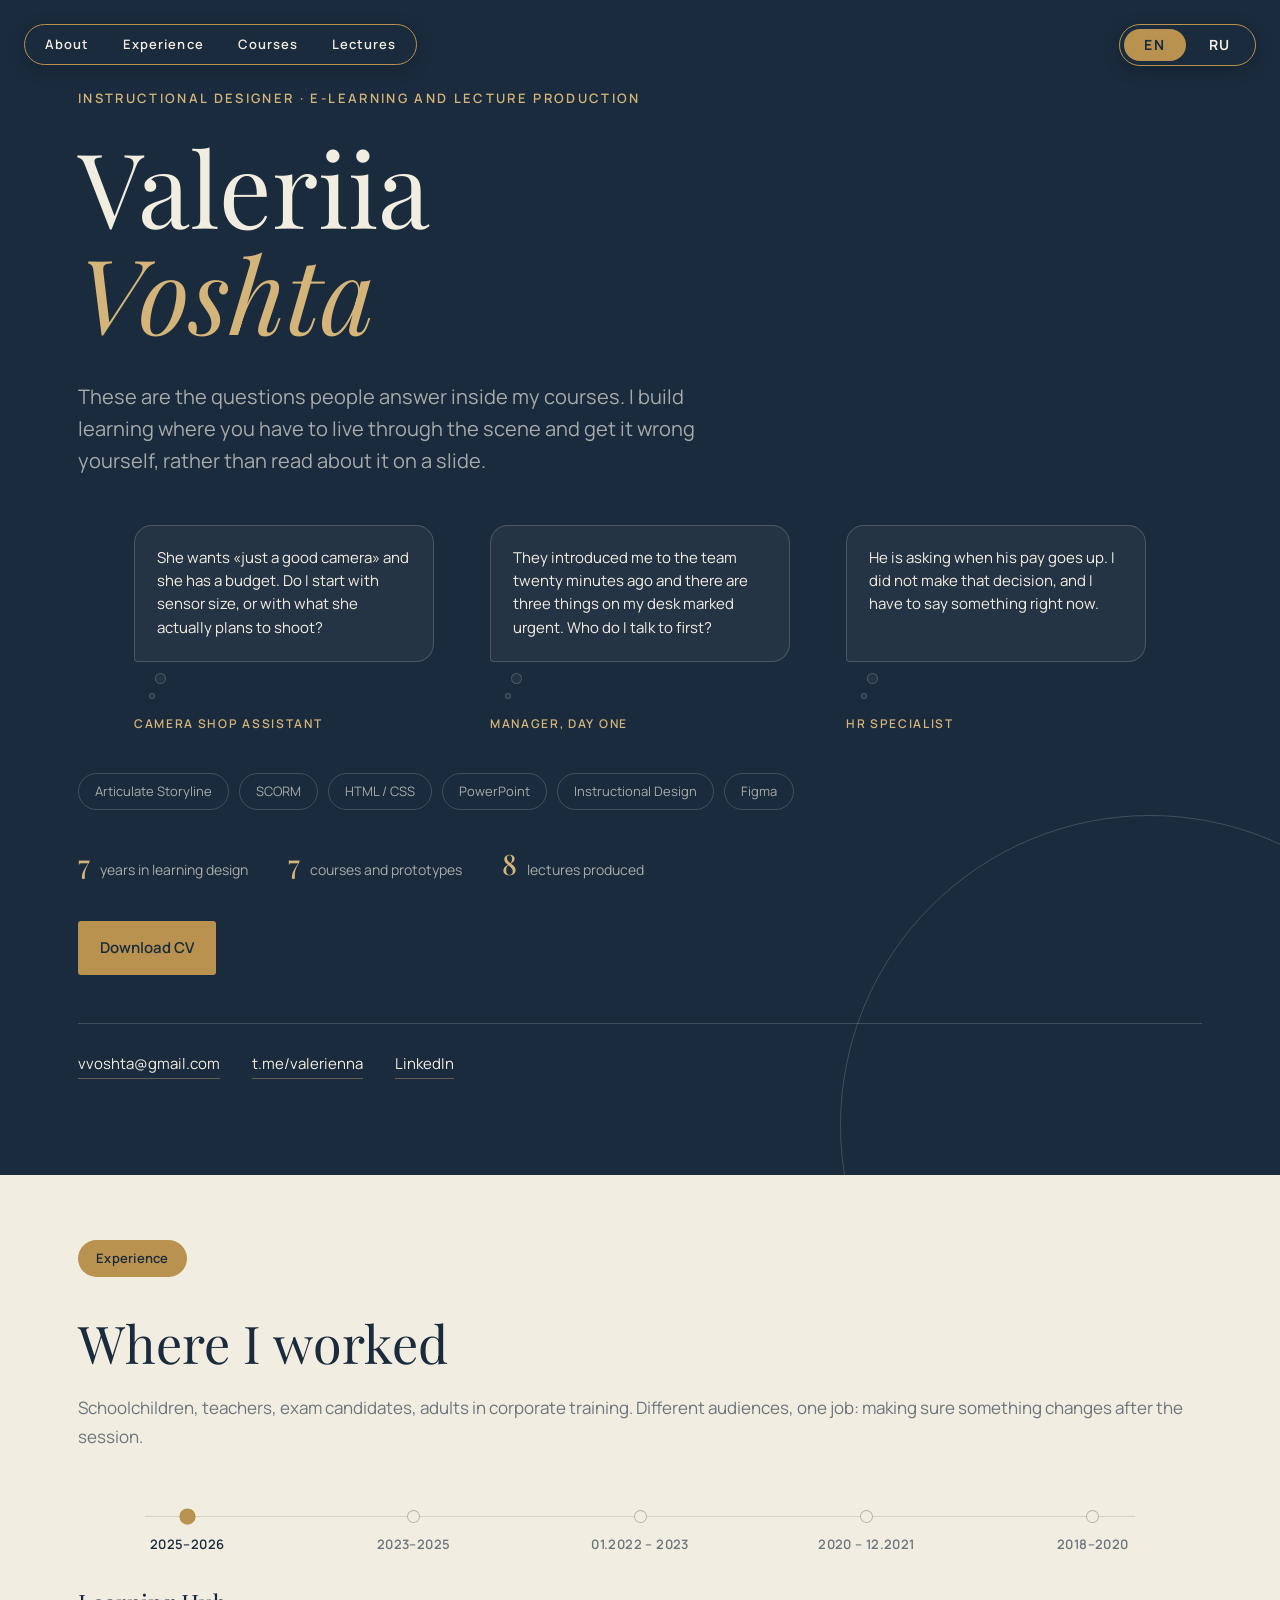
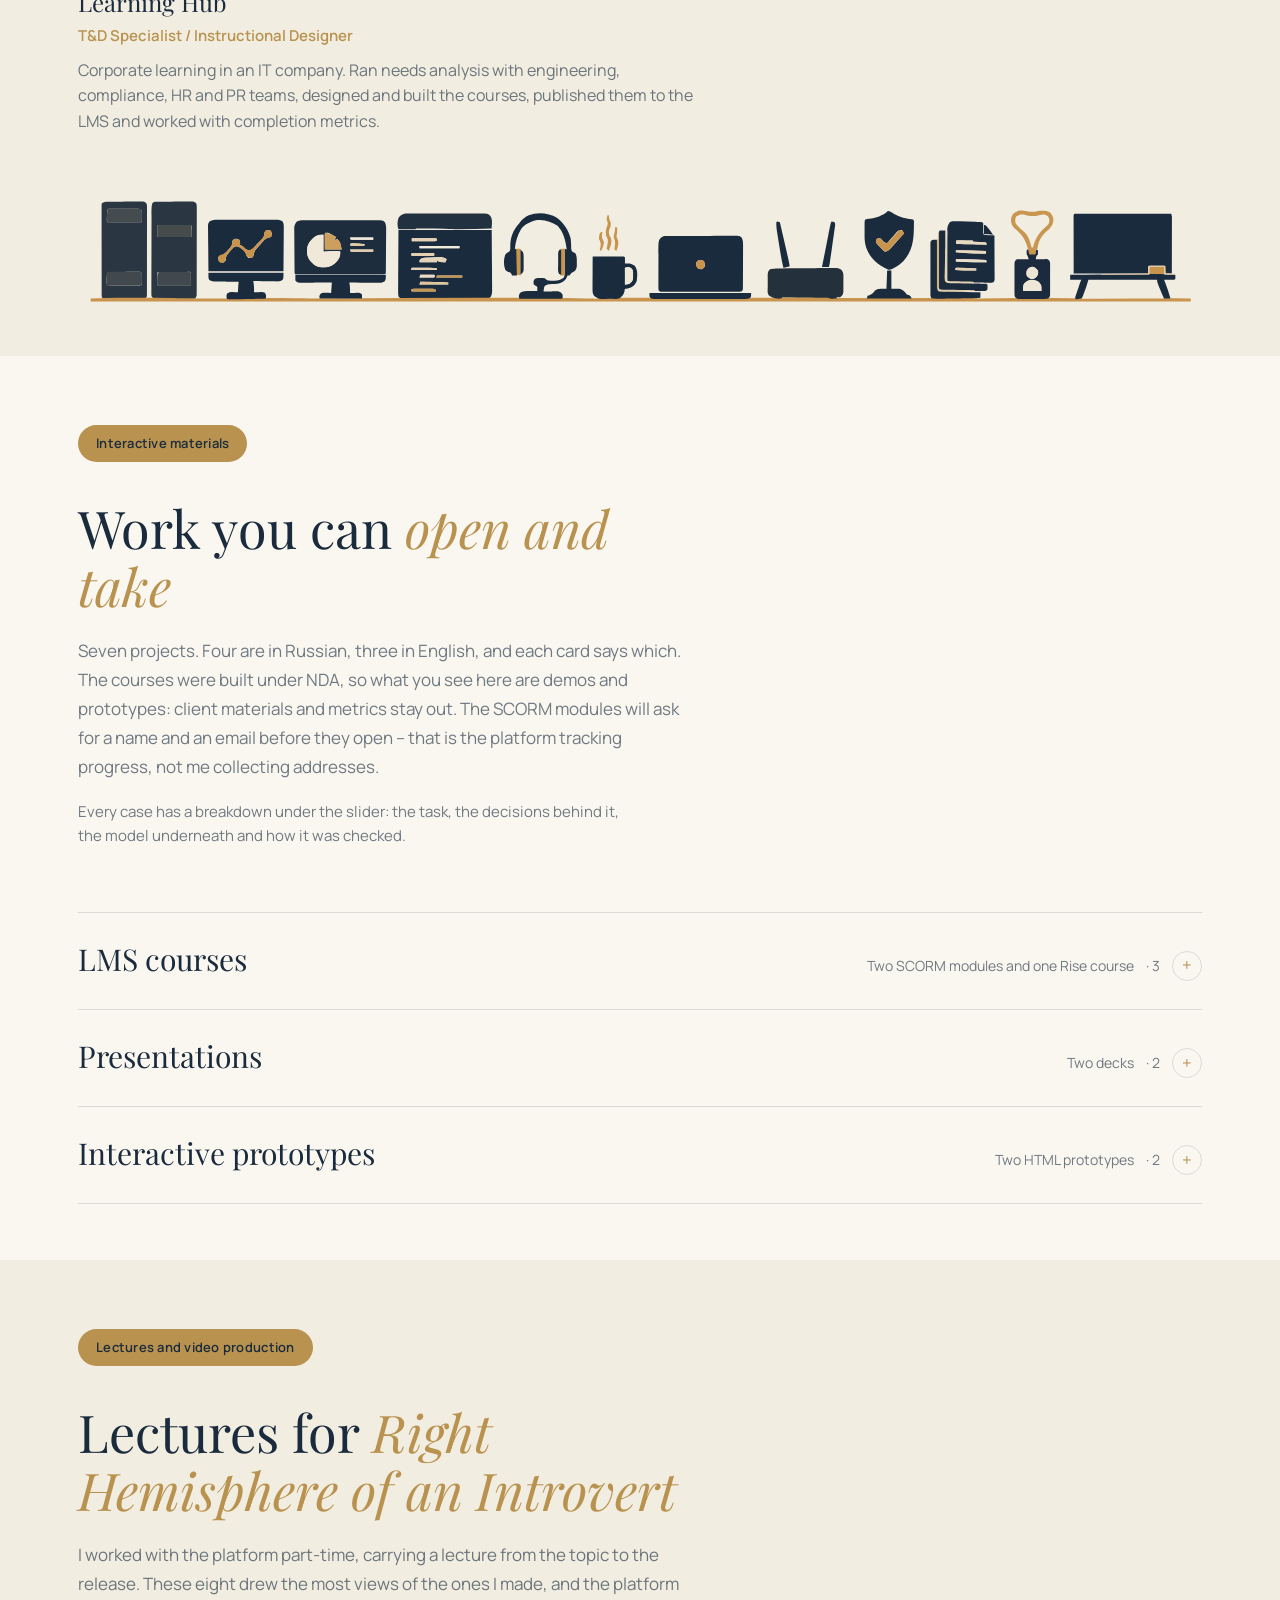
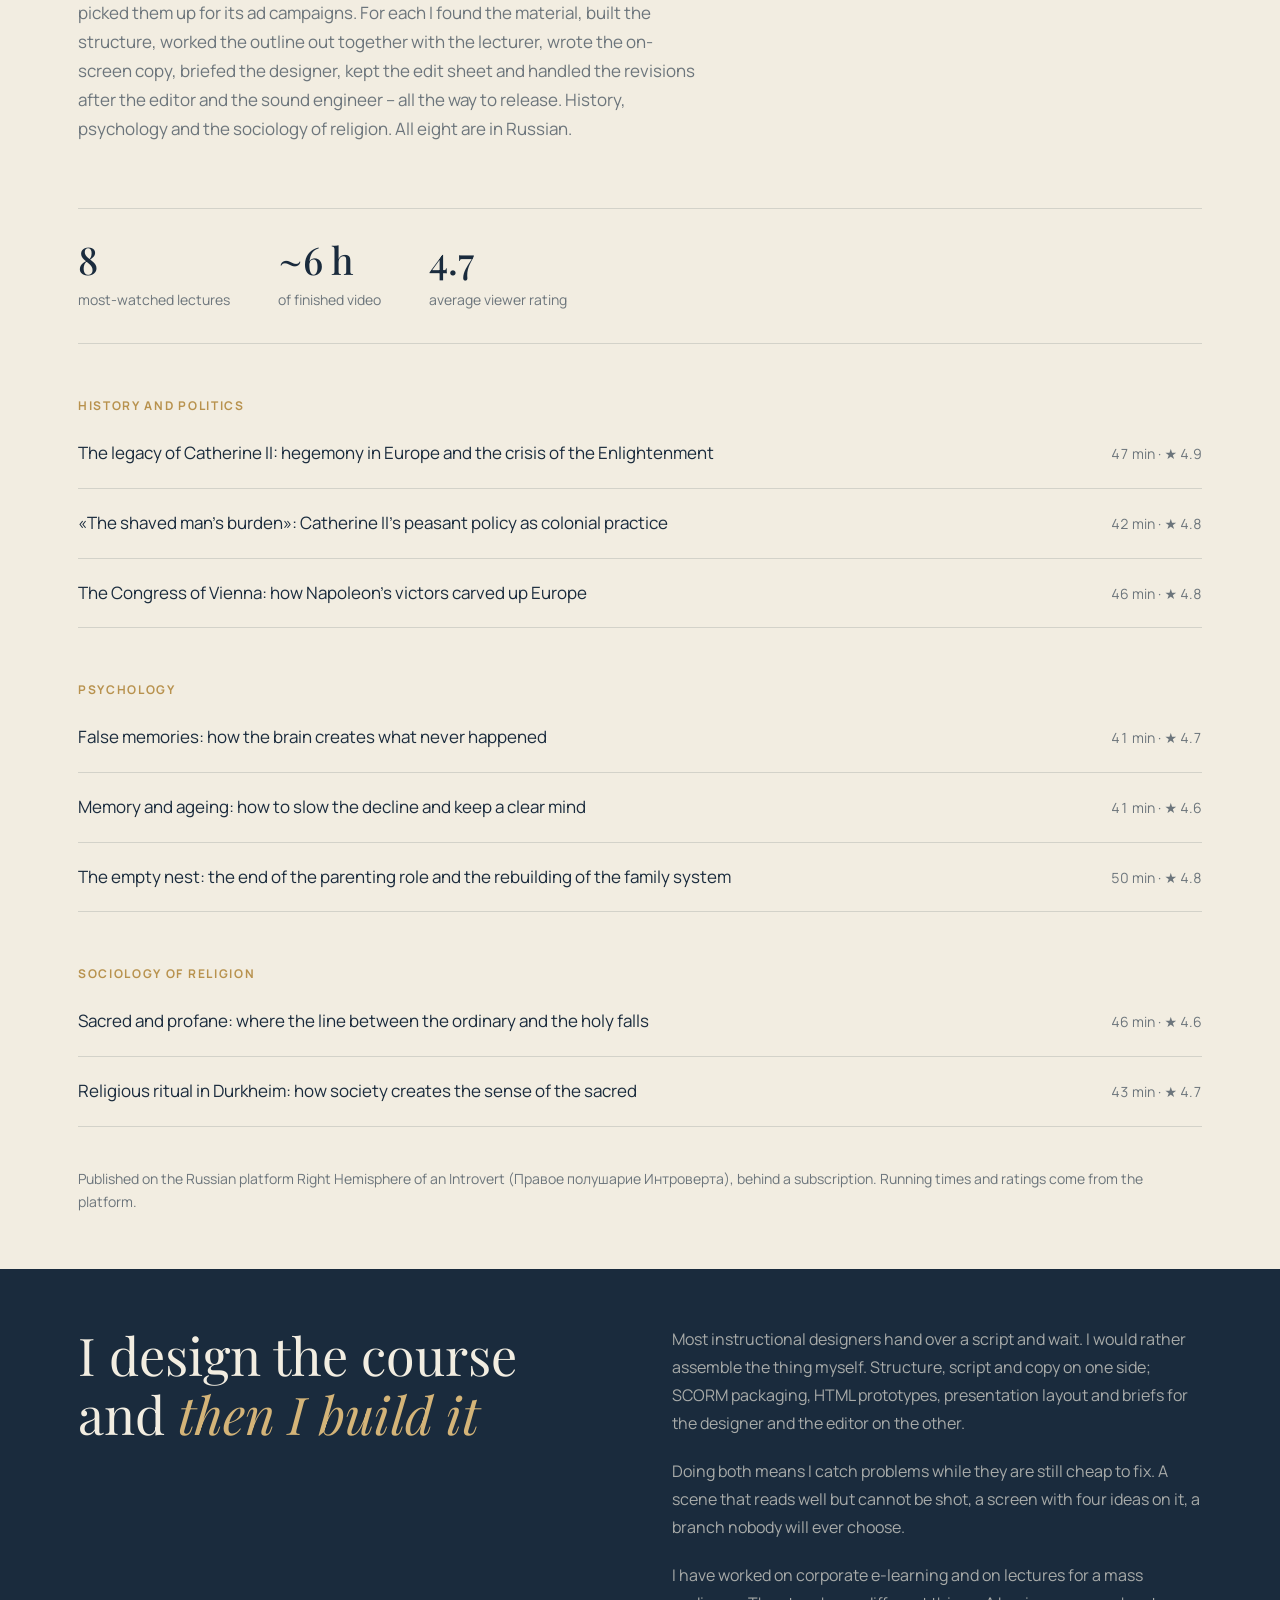
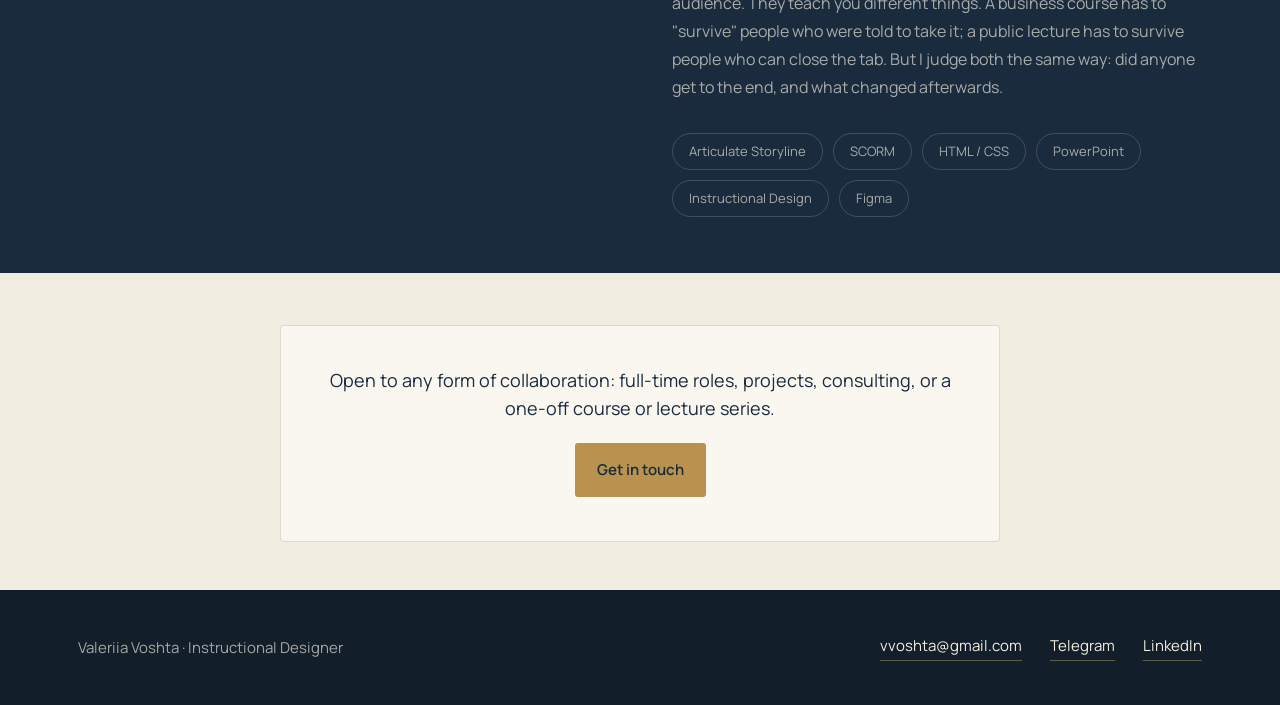
==== index.html @ e4a51cb7 "Add files via upload" ====
<!DOCTYPE html>

<html lang="en">
<head>
<meta charset="utf-8"/>
<meta content="width=device-width, initial-scale=1.0" name="viewport"/>
<title>Valeriia Voshta · Instructional Designer</title>
<meta content="Валерия Вошта" name="author"/>
<meta content="Portfolio of Valeriia Voshta: SCORM modules, HTML prototypes, dialogue simulations and scripts for online lectures." name="description"/>
<meta content="#1A2B3D" name="theme-color"/>
<link href="data:image/svg+xml,%3Csvg%20xmlns='http://www.w3.org/2000/svg'%20viewBox='0%200%2064%2064'%3E%3Crect%20width='64'%20height='64'%20rx='12'%20fill='%231A2B3D'/%3E%3Ctext%20x='32'%20y='44'%20font-family='Georgia,serif'%20font-size='34'%20text-anchor='middle'%20fill='%23C8934B'%3EV%3C/text%3E%3C/svg%3E" rel="icon" type="image/svg+xml"/>
<meta content="website" property="og:type"/>
<meta content="Valeriia Voshta · Instructional Designer" property="og:title"/>
<meta content="Portfolio of Valeriia Voshta: SCORM modules, HTML prototypes, dialogue simulations and scripts for online lectures." property="og:description"/>
<meta content="https://vvoshta.github.io/" property="og:url"/>
<meta content="https://vvoshta.github.io/og-preview.jpg" property="og:image"/>
<meta content="2400" property="og:image:width"/>
<meta content="1260" property="og:image:height"/>
<meta content="en_US" property="og:locale"/>
<meta content="ru_RU" property="og:locale:alternate"/>
<meta content="summary_large_image" name="twitter:card"/>
<link href="https://fonts.googleapis.com" rel="preconnect"/>
<link crossorigin="" href="https://fonts.gstatic.com" rel="preconnect"/>
<link href="https://fonts.googleapis.com/css2?family=Playfair+Display:ital,wght@0,400;0,500;1,400;1,500&amp;family=Manrope:wght@400;500;600;700&amp;display=swap" rel="stylesheet"/>
<style>
/* ===================== токены ===================== */

:root {
  --ink:        #1A2B3D;
  --ink-deep:   #121E2A;
  --gold:       #B8924E;
  --gold-soft:  #D4B478;
  --cream:      #FAF7F0;
  --cream-warm: #F2EDE1;

  --on-dark:        #F2EDE1;
  --on-dark-muted:  rgba(242, 237, 225, 0.66);
  --on-light-muted: rgba(26, 43, 61, 0.62);
  --line-light:     rgba(26, 43, 61, 0.14);
  --line-dark:      rgba(242, 237, 225, 0.18);

  --display: "Playfair Display", Georgia, "Times New Roman", serif;
  --body:    "Manrope", -apple-system, "Segoe UI", system-ui, sans-serif;

  --wrap: 1180px;
}

/* ===================== база ===================== */

*, *::before, *::after { box-sizing: border-box; }

html { scroll-behavior: smooth; }

body {
  margin: 0;
  background: var(--cream);
  color: var(--ink);
  font-family: var(--body);
  font-size: 16px;
  line-height: 1.6;
  -webkit-font-smoothing: antialiased;
}

img { display: block; max-width: 100%; height: auto; }

a { color: inherit; }

:focus-visible {
  outline: 2px solid var(--gold);
  outline-offset: 4px;
}

.wrap {
  width: 100%;
  max-width: var(--wrap);
  margin: 0 auto;
  padding: 0 28px;
}

.eyebrow {
  display: inline-block;
  padding: 8px 18px;
  border-radius: 999px;
  background: var(--gold);
  color: var(--ink);
  font-size: 0.8125rem;
  font-weight: 600;
  letter-spacing: 0.02em;
}

/* ===================== hero ===================== */

.hero {
  background: var(--ink);
  color: var(--on-dark);
  padding: 88px 0 96px;
  position: relative;
  overflow: hidden;
}

.hero::after {
  content: "";
  position: absolute;
  right: -180px;
  bottom: -260px;
  width: 620px;
  height: 620px;
  border: 1px solid var(--line-dark);
  border-radius: 50%;
  pointer-events: none;
}

.hero__role {
  font-size: 0.8125rem;
  font-weight: 600;
  letter-spacing: 0.18em;
  text-transform: uppercase;
  color: var(--gold-soft);
  margin: 0;
}

.hero__name {
  font-family: var(--display);
  font-weight: 400;
  font-size: clamp(3rem, 9vw, 6.5rem);
  line-height: 1.02;
  margin: 24px 0 0;
}

.hero__name em {
  display: block;
  font-style: italic;
  color: var(--gold-soft);
}

.hero__lead {
  max-width: 54ch;
  margin: 36px 0 0;
  font-size: clamp(1.0625rem, 1.6vw, 1.25rem);
  line-height: 1.6;
  color: var(--on-dark-muted);
}

.hero__scenes {
  display: flex;
  flex-wrap: wrap;
  justify-content: center;
  gap: 56px;
  margin: 48px auto 0;
  padding: 0;
  list-style: none;
}

.scene {
  flex: 0 1 300px;
  display: flex;
  flex-direction: column;
  margin: 0;
}

.scene__bubble {
  position: relative;
  flex: 1;
  margin: 0;
  padding: 20px 22px 22px;
  border: 1px solid var(--line-dark);
  border-radius: 18px 18px 18px 4px;
  background: rgba(242, 237, 225, 0.05);
  font-size: 0.9375rem;
  line-height: 1.55;
  color: var(--on-dark);
}

.scene__bubble::before,
.scene__bubble::after {
  content: "";
  position: absolute;
  left: 20px;
  border-radius: 50%;
  border: 1px solid var(--line-dark);
  background: rgba(242, 237, 225, 0.05);
}

.scene__bubble::before {
  bottom: -23px;
  width: 11px;
  height: 11px;
}

.scene__bubble::after {
  bottom: -38px;
  width: 6px;
  height: 6px;
  left: 14px;
}

.scene__who {
  display: block;
  margin: 52px 0 0;
  font-size: 0.75rem;
  font-weight: 600;
  letter-spacing: 0.14em;
  text-transform: uppercase;
  color: var(--gold-soft);
}

.hero__tags {
  display: flex;
  flex-wrap: wrap;
  gap: 10px;
  margin: 40px 0 0;
  padding: 0;
  list-style: none;
}

.hero__tags li {
  padding: 7px 16px;
  border: 1px solid var(--line-dark);
  border-radius: 999px;
  font-size: 0.8125rem;
  color: var(--on-dark-muted);
}

.hero__contacts {
  display: flex;
  flex-wrap: wrap;
  gap: 12px 32px;
  margin: 48px 0 0;
  padding: 28px 0 0;
  border-top: 1px solid var(--line-dark);
  font-size: 0.9375rem;
}

.hero__contacts a {
  text-decoration: none;
  border-bottom: 1px solid rgba(212, 180, 120, 0.4);
  padding-bottom: 2px;
  transition: color 0.2s ease, border-color 0.2s ease;
}

.hero__contacts a:hover {
  color: var(--gold-soft);
  border-color: var(--gold-soft);
}

/* ===================== заголовки секций ===================== */

.section {
  padding: 56px 0;
}

.section--light { background: var(--cream); }
.section--warm  { background: var(--cream-warm); }

.section__head {
  max-width: 62ch;
  margin-bottom: 64px;
}

.section__title {
  font-family: var(--display);
  font-weight: 400;
  font-size: clamp(2rem, 4.6vw, 3.25rem);
  line-height: 1.12;
  margin: 24px 0 0;
}

.section__title em { font-style: italic; color: var(--gold); }

.section__lead {
  margin: 22px 0 0;
  font-size: 1.0625rem;
  line-height: 1.7;
  color: var(--on-light-muted);
}

/* ===================== кейсы ===================== */

.cases {
  display: block;
}

.wg {
  border-top: 1px solid var(--line-light);
}

.wg:last-of-type { border-bottom: 1px solid var(--line-light); }

.wg__summary {
  list-style: none;
  cursor: pointer;
  display: flex;
  align-items: baseline;
  justify-content: space-between;
  gap: 16px 28px;
  flex-wrap: wrap;
  padding: 28px 0;
  transition: color 0.2s ease;
}

.wg__summary::-webkit-details-marker { display: none; }
.wg__summary:hover { color: var(--gold); }

.wg__name {
  font-family: var(--display);
  font-size: clamp(1.375rem, 2.4vw, 1.875rem);
  line-height: 1.2;
}

.wg__meta {
  display: flex;
  align-items: center;
  gap: 12px;
  font-size: 0.875rem;
  color: var(--on-light-muted);
}

.wg__meta::after {
  content: "+";
  display: inline-flex;
  align-items: center;
  justify-content: center;
  width: 30px;
  height: 30px;
  border: 1px solid var(--line-light);
  border-radius: 50%;
  font-size: 1.05rem;
  line-height: 1;
  color: var(--gold);
}

.wg[open] .wg__meta::after { content: "\2013"; }
.wg__summary:hover .wg__meta { color: var(--gold); }

.wg__back {
  display: inline-flex;
  align-items: center;
  gap: 9px;
  margin-top: 8px;
  padding: 11px 18px;
  border: 1px solid rgba(26, 43, 61, 0.25);
  border-radius: 3px;
  color: var(--ink);
  font-size: 0.8125rem;
  font-weight: 600;
  letter-spacing: 0.06em;
  text-transform: uppercase;
  text-decoration: none;
  transition: border-color 0.2s ease, background 0.2s ease;
}

.wg__back:hover { border-color: var(--gold); background: rgba(200, 147, 75, 0.1); }

.wg__body {
  display: grid;
  gap: 40px;
  padding: 8px 0 48px;
}

.case {
  display: grid;
  grid-template-columns: minmax(300px, 400px) 1fr;
  background: var(--ink);
  color: var(--on-dark);
  border-radius: 4px;
  overflow: hidden;
}

.case__panel {
  position: relative;
  padding: 40px 36px 36px;
  display: flex;
  flex-direction: column;
}

.case__num {
  position: absolute;
  left: 24px;
  bottom: -18px;
  font-family: var(--display);
  font-size: 8rem;
  line-height: 1;
  color: rgba(242, 237, 225, 0.06);
  pointer-events: none;
  user-select: none;
}

.case__kind {
  align-self: flex-start;
  padding: 7px 16px;
  border-radius: 999px;
  background: var(--gold);
  color: var(--ink);
  font-size: 0.8125rem;
  font-weight: 600;
}

.case__lang {
  align-self: flex-start;
  margin-top: 18px;
  font-size: 0.75rem;
  font-weight: 600;
  letter-spacing: 0.12em;
  text-transform: uppercase;
  color: var(--gold-soft);
}

.case__title {
  font-family: var(--display);
  font-style: italic;
  font-weight: 400;
  font-size: 1.75rem;
  line-height: 1.2;
  margin: 26px 0 0;
}

.case__rule {
  width: 64px;
  height: 1px;
  background: var(--line-dark);
  margin: 26px 0 0;
}

.case__text {
  margin: 22px 0 0;
  font-size: 0.9375rem;
  line-height: 1.65;
  color: var(--on-dark-muted);
}

.case__actions {
  position: relative;
  z-index: 1;
  display: flex;
  flex-direction: column;
  gap: 12px;
  margin-top: auto;
  padding-top: 34px;
}

.btn {
  display: block;
  padding: 15px 22px;
  border-radius: 3px;
  background: var(--gold);
  color: var(--ink);
  font-size: 0.9375rem;
  font-weight: 600;
  text-align: center;
  text-decoration: none;
  transition: background 0.2s ease, transform 0.2s ease;
}

.btn:hover { background: var(--gold-soft); }

.btn--ghost {
  background: transparent;
  color: var(--on-dark);
  border: 1px solid var(--line-dark);
}

.btn--ghost:hover {
  background: rgba(242, 237, 225, 0.08);
  color: var(--on-dark);
}

.case__shot {
  position: relative;
  display: flex;
  align-items: center;
  justify-content: center;
  background: var(--cream-warm);
  padding: 28px 28px 52px;
  overflow: hidden;
}

/* ---------- screenshot slider ---------- */

.slider__view {
  flex: 1 1 100%;
  min-width: 0;
  overflow: hidden;
}

.slider__track {
  display: flex;
  width: 100%;
  transition: transform 0.45s cubic-bezier(0.4, 0, 0.2, 1);
}

.slider__slide {
  flex: 0 0 100%;
  display: flex;
  align-items: center;
  justify-content: center;
}

.slider__nav {
  position: absolute;
  left: 0;
  right: 0;
  bottom: 10px;
  display: flex;
  align-items: center;
  justify-content: center;
  gap: 12px;
  pointer-events: none;
}

.slider__nav > * { pointer-events: auto; }

.slider__arrow {
  appearance: none;
  display: flex;
  align-items: center;
  justify-content: center;
  cursor: pointer;
  width: 30px;
  height: 30px;
  padding: 0;
  border: 1px solid rgba(26, 43, 61, 0.18);
  border-radius: 50%;
  background: rgba(250, 247, 240, 0.92);
  color: var(--ink);
  line-height: 1;
  transition: background 0.18s ease, border-color 0.18s ease;
}
.slider__chev { display: block; }

.slider__arrow:hover {
  background: var(--gold);
  border-color: var(--gold);
}

.slider__dots {
  display: flex;
  align-items: center;
  gap: 7px;
}

.slider__dot {
  appearance: none;
  cursor: pointer;
  width: 8px;
  height: 8px;
  padding: 0;
  border: 1px solid rgba(26, 43, 61, 0.35);
  border-radius: 50%;
  background: transparent;
  transition: background 0.18s ease, border-color 0.18s ease;
}

.slider__dot.is-active {
  background: var(--gold);
  border-color: var(--gold);
}

.case__shot img {
  width: 100%;
  height: auto;
  max-height: 100%;
  object-fit: contain;
  align-self: center;
  border-radius: 2px;
  box-shadow: 0 2px 14px rgba(26, 43, 61, 0.14);
}

/* ===================== лекции ===================== */

.stats {
  display: flex;
  flex-wrap: wrap;
  gap: 48px;
  margin: 0 0 8px;
  padding: 32px 0;
  border-top: 1px solid var(--line-light);
  border-bottom: 1px solid var(--line-light);
}

.stat b {
  display: block;
  font-family: var(--display);
  font-weight: 500;
  font-size: 2.375rem;
  line-height: 1;
}

.stat > span {
  display: block;
  margin-top: 10px;
  font-size: 0.875rem;
  color: var(--on-light-muted);
}

.group { margin-top: 52px; }

.group__name {
  margin: 0 0 4px;
  font-size: 0.75rem;
  font-weight: 700;
  letter-spacing: 0.14em;
  text-transform: uppercase;
  color: var(--gold);
}

.lectures-list {
  list-style: none;
  margin: 0;
  padding: 0;
}

.lectures-list li { border-bottom: 1px solid var(--line-light); }

.lecture {
  display: flex;
  flex-wrap: wrap;
  align-items: baseline;
  justify-content: space-between;
  gap: 6px 32px;
  padding: 22px 0;
  text-decoration: none;
  transition: color 0.2s ease, padding-left 0.2s ease;
}

.lecture:hover,
.lecture:focus-visible {
  color: var(--gold);
  padding-left: 12px;
}

.lecture__name {
  flex: 1 1 22ch;
  font-size: 1.0625rem;
  line-height: 1.45;
}

.lecture__meta {
  flex: 0 0 auto;
  font-size: 0.875rem;
  font-variant-numeric: tabular-nums;
  color: var(--on-light-muted);
  white-space: nowrap;
}

.lecture:hover .lecture__meta,
.lecture:focus-visible .lecture__meta { color: var(--gold); }

.note {
  margin: 40px 0 0;
  font-size: 0.875rem;
  line-height: 1.65;
  color: var(--on-light-muted);
}

/* ===================== о себе / подвал ===================== */

.about {
  background: var(--ink);
  color: var(--on-dark);
  padding: 56px 0;
}

.about__title {
  font-family: var(--display);
  font-weight: 400;
  font-size: clamp(2rem, 4.6vw, 3.25rem);
  line-height: 1.14;
  margin: 0;
  max-width: 18ch;
}

.about__title em { font-style: italic; color: var(--gold-soft); }

.about__grid {
  display: grid;
  grid-template-columns: 1fr 1fr;
  gap: 64px;
  align-items: start;
}

.about__text p {
  margin: 0 0 20px;
  color: var(--on-dark-muted);
  line-height: 1.75;
}

.about__text p:last-child { margin-bottom: 0; }

.skills {
  display: flex;
  flex-wrap: wrap;
  gap: 10px;
  margin: 32px 0 0;
  padding: 0;
  list-style: none;
}

.skills li {
  padding: 7px 16px;
  border: 1px solid var(--line-dark);
  border-radius: 999px;
  font-size: 0.8125rem;
  color: var(--on-dark-muted);
}

.footer {
  background: var(--ink-deep);
  color: var(--on-dark);
  padding: 44px 0;
}

.footer__inner {
  display: flex;
  flex-wrap: wrap;
  gap: 16px 32px;
  align-items: center;
  justify-content: space-between;
  font-size: 0.9375rem;
}

.footer__links {
  display: flex;
  flex-wrap: wrap;
  gap: 12px 28px;
}

.footer a {
  text-decoration: none;
  border-bottom: 1px solid rgba(212, 180, 120, 0.4);
  padding-bottom: 2px;
  transition: color 0.2s ease, border-color 0.2s ease;
}

.footer a:hover { color: var(--gold-soft); border-color: var(--gold-soft); }

.footer__name { color: var(--on-dark-muted); }

/* ===================== появление ===================== */

.reveal {
  opacity: 0;
  transform: translateY(18px);
  transition: opacity 0.7s ease, transform 0.7s ease;
}

.reveal.is-in {
  opacity: 1;
  transform: none;
}

/* ===================== адаптив ===================== */

@media (max-width: 900px) {
  .hero__scenes { flex-direction: column; gap: 12px; max-width: 46ch; }
  .scene { flex: 0 0 auto; }
  .scene__who { margin-top: 48px; }
  .case { grid-template-columns: 1fr; }
  .case__shot { order: -1; padding: 20px 20px 44px; }
  .about__grid { grid-template-columns: 1fr; gap: 36px; }
}

@media (max-width: 620px) {
  .wrap { padding: 0 20px; }
  .hero { padding: 64px 0 72px; }
  .hero__scenes { gap: 16px; }
  .scene__bubble { padding: 18px 18px 20px; font-size: 0.9rem; }
  .section, .about { padding: 40px 0; }
  .section__head { margin-bottom: 44px; }
  .case__panel { padding: 32px 26px 30px; }
  .stats { gap: 28px 40px; }
  .stat b { font-size: 1.875rem; }
}

@media (prefers-reduced-motion: reduce) {
  html { scroll-behavior: auto; }
  .reveal { opacity: 1; transform: none; transition: none; }
  .lecture, .btn { transition: none; }
  .lecture:hover { padding-left: 0; }
}

@media print {
  .hero, .about, .case, .footer { background: #fff !important; color: #1A2B3D !important; }
  .case__shot { display: none; }
  .scene__bubble { background: #fff !important; border-color: #ccc !important; color: #333 !important; }
  .scene__who { color: #666 !important; }
  .case { break-inside: avoid; border: 1px solid #ccc; }
  .case__text, .about__text p, .hero__lead { color: #333 !important; }
  .reveal { opacity: 1; transform: none; }
  details.deep { display: block !important; }
  .wg > .wg__body { display: block !important; }
  .wg__meta::after { display: none !important; }
  details.deep > .deep__body { display: block !important; }
  .deep__close, .sitenav, .langswitch, .totop, .wg__back { display: none !important; }
  .deep__text, .deep__thesis { color: #333 !important; }
}


.deep__close {
  display: inline-flex; align-items: center; gap: 8px;
  margin: 26px 0 0; padding: 11px 18px;
  border: 1px solid rgba(26, 43, 61, 0.25); border-radius: 3px;
  background: transparent; color: var(--ink);
  font-family: inherit; font-size: 0.8125rem; font-weight: 600;
  letter-spacing: 0.06em; text-transform: uppercase; cursor: pointer;
  transition: border-color 0.2s ease, background 0.2s ease;
}
.deep__close:hover { border-color: var(--gold); background: rgba(200, 147, 75, 0.1); }
.deep__close:focus-visible { outline: 2px solid var(--gold); outline-offset: 2px; }

.sitenav {
  position: fixed; top: 24px; left: 24px; z-index: 200;
  display: flex; gap: 2px; padding: 4px;
  border: 1px solid var(--gold); border-radius: 999px;
  background: var(--ink); box-shadow: 0 4px 18px rgba(0, 0, 0, 0.18);
}
.sitenav__link {
  padding: 9px 16px; border-radius: 999px;
  color: var(--cream-warm); text-decoration: none;
  font-size: 0.8125rem; font-weight: 600; letter-spacing: 0.08em; line-height: 1;
  transition: background 0.18s ease, color 0.18s ease;
}
.sitenav__link:hover { background: var(--gold); color: var(--ink); }
.sitenav__link:focus-visible { outline: 2px solid var(--gold); outline-offset: 2px; }
@media (max-width: 720px) { .sitenav { display: none; } }
.case__tie {
  align-self: flex-start; margin-top: 6px;
  font-size: 0.75rem; font-weight: 600; letter-spacing: 0.04em;
  color: rgba(242, 237, 225, 0.55);
}
@media print { .sitenav { display: none; } }
html { scroll-behavior: smooth; }

.sr-only {
  position: absolute; width: 1px; height: 1px;
  margin: -1px; padding: 0; overflow: hidden;
  clip: rect(0, 0, 0, 0); white-space: nowrap; border: 0;
}

.cta {
  display: flex; flex-direction: column; align-items: center; gap: 20px;
  max-width: 720px; margin: 0 auto;
  padding: 40px 40px 44px;
  background: var(--cream);
  border: 1px solid var(--line-light); border-radius: 4px;
  text-align: center;
}
.cta__text { font-size: 1.125rem; line-height: 1.6; color: var(--ink); margin: 0; }
.cta__btn { display: inline-block; }
@media (max-width: 620px) { .cta { padding: 30px 22px 32px; } }
.cta__section { padding: 52px 0 48px; }
@media (max-width: 620px) { .cta__section { padding: 44px 0 40px; } }

.hero__actions { margin: 40px 0 0; }
.hero__cv { display: inline-block; }
.case__actions { flex-wrap: wrap; align-items: center; gap: 14px; }
.case__access {
  font-size: 0.75rem; letter-spacing: 0.04em;
  color: rgba(242, 237, 225, 0.55);
}

.works__hint { max-width: 62ch; margin: 18px 0 8px; font-size: 0.9375rem; color: var(--on-light-muted); }
.hero__figures {
  display: flex; flex-wrap: wrap; gap: 14px 40px;
  margin: 40px 0 0; padding: 0; list-style: none;
}
.hero__figures li { display: flex; align-items: baseline; gap: 10px; font-size: 0.875rem; color: var(--on-dark-muted); }
.hero__figures b { font-family: var(--display); font-weight: 500; font-size: 1.75rem; color: var(--gold-soft); line-height: 1; }
.totop {
  position: fixed; right: 24px; bottom: 24px; z-index: 190;
  width: 46px; height: 46px; padding: 0;
  border: 1px solid var(--gold); border-radius: 999px;
  background: var(--ink); color: var(--cream-warm);
  font-size: 1rem; cursor: pointer;
  opacity: 0; pointer-events: none; transform: translateY(8px);
  transition: opacity 0.2s ease, transform 0.2s ease;
}
.totop.is-on { opacity: 1; pointer-events: auto; transform: none; }
.totop:hover { background: var(--gold); color: var(--ink); }

.skiplink {
  position: absolute; left: 24px; top: -60px; z-index: 300;
  padding: 12px 20px; border-radius: 999px;
  background: var(--gold); color: var(--ink);
  font-size: 0.8125rem; font-weight: 600; text-decoration: none;
  transition: top 0.16s ease;
}
.skiplink:focus { top: 24px; }
/* ===================== language switcher ===================== */
.langswitch {
  position: fixed;
  top: 24px;
  right: 24px;
  z-index: 200;
  display: flex;
  gap: 3px;
  padding: 4px;
  border: 1px solid var(--gold);
  border-radius: 999px;
  background: var(--ink);
  box-shadow: 0 4px 18px rgba(0, 0, 0, 0.18);
}

.langswitch__btn {
  appearance: none;
  border: 0;
  cursor: pointer;
  padding: 9px 20px;
  border-radius: 999px;
  background: transparent;
  color: var(--cream-warm);
  font-family: inherit;
  font-size: 0.875rem;
  font-weight: 700;
  letter-spacing: 0.12em;
  line-height: 1;
  transition: background 0.18s ease, color 0.18s ease;
}

.langswitch__btn:hover { color: var(--gold-soft); }
.langswitch__btn.is-active { background: var(--gold); color: var(--ink); }

@media (max-width: 620px) {
  .langswitch { top: 14px; right: 14px; }
  .langswitch__btn { padding: 7px 15px; font-size: 0.8125rem; }
}

@media print { .langswitch, .slider__nav { display: none !important; } }

/* ===================== опыт ===================== */
.exp { padding: 52px 0; background: var(--cream-warm); }

.jobs { list-style: none; margin: 40px 0 0; padding: 0; }

.job {
  display: grid;
  grid-template-columns: 120px minmax(160px, 1fr) 1.4fr;
  gap: 16px;
  align-items: baseline;
  padding: 16px 0;
  border-top: 1px solid var(--line-light);
}

.job:last-child { border-bottom: 1px solid var(--line-light); }

.job__years {
  font-size: 0.8125rem;
  font-weight: 600;
  letter-spacing: 0.04em;
  color: var(--gold);
}

.job__org { font-weight: 600; }

.job__role { color: var(--on-light-muted); font-size: 0.9375rem; }

.exp__actions { margin-top: 34px; }

.exp__actions .btn {
  display: inline-block;
  padding: 13px 26px;
}

@media (max-width: 620px) {
  .exp { padding: 38px 0; }
  .job { grid-template-columns: 1fr; gap: 4px; }
}

/* ===================== интерактивная шкала опыта ===================== */
.tl { margin-top: 44px; }

.tl__track {
  position: relative;
  display: flex;
  justify-content: space-between;
  gap: 8px;
  padding-top: 14px;
}

.tl__track::before {
  content: "";
  position: absolute;
  left: 6%;
  right: 6%;
  top: 20px;
  height: 1px;
  background: var(--line-light);
}

.tl__node {
  position: relative;
  appearance: none;
  border: 0;
  background: none;
  cursor: pointer;
  padding: 0;
  display: flex;
  flex-direction: column;
  align-items: center;
  gap: 12px;
  flex: 1;
  font-family: inherit;
}

.tl__dot {
  width: 13px;
  height: 13px;
  border-radius: 50%;
  background: var(--cream-warm);
  border: 1.5px solid rgba(26, 43, 61, 0.3);
  transition: background 0.2s ease, border-color 0.2s ease, transform 0.2s ease;
}

.tl__node:hover .tl__dot { border-color: var(--gold); }

.tl__node.is-active .tl__dot {
  background: var(--gold);
  border-color: var(--gold);
  transform: scale(1.25);
}

.tl__years {
  font-size: 0.8125rem;
  font-weight: 600;
  letter-spacing: 0.03em;
  color: var(--on-light-muted);
  transition: color 0.2s ease;
}

.tl__node.is-active .tl__years { color: var(--ink); }

.tl__panels {
  display: grid;
  margin-top: 30px;
}

.tl__panels > * { grid-area: 1 / 1; }

.tl__panel {
  opacity: 0;
  transform: translateY(6px);
  pointer-events: none;
  transition: opacity 0.28s ease, transform 0.28s ease;
}

.tl__panel.is-active { opacity: 1; transform: none; pointer-events: auto; }

.tl__org {
  font-family: var(--display);
  font-size: 1.5rem;
  margin: 0 0 2px;
}

.tl__role {
  margin: 0 0 10px;
  font-size: 0.9375rem;
  color: var(--gold);
  font-weight: 600;
}

.tl__note {
  margin: 0;
  max-width: 62ch;
  color: var(--on-light-muted);
}

.tl__sky {
  position: relative;
  width: 100%;
  aspect-ratio: 1603 / 199;
  margin: 30px auto 0;
}

.sky {
  position: absolute;
  inset: 0;
  opacity: 0;
  transition: opacity 0.45s ease;
}

.sky.is-active { opacity: 1; }

.sky__svg { width: 100%; height: 100%; display: block; object-fit: contain; }

.sky { display: flex; align-items: flex-end; }

@media (max-width: 620px) {
  .tl__years { font-size: 0.6875rem; }
  .tl__org { font-size: 1.25rem; }
  .tl__sky { margin-top: 20px; }
}

@media print { .tl__sky { display: none; } }

/* ===================== разбор решений ===================== */
.deep__summary {
  list-style: none;
  cursor: pointer;
  padding: 14px 0 0;
  font-size: 0.8125rem;
  font-weight: 700;
  letter-spacing: 0.1em;
  text-transform: uppercase;
  color: var(--gold-soft);
  display: flex;
  align-items: center;
  gap: 9px;
}

.deep__summary::-webkit-details-marker { display: none; }

.deep__summary::after {
  content: "+";
  font-size: 1.05rem;
  font-weight: 400;
  line-height: 1;
  transition: transform 0.2s ease;
}

.deep[open] .deep__summary::after { content: "\2013"; }

.deep__label {
  margin: 16px 0 6px;
  font-size: 0.75rem;
  font-weight: 700;
  letter-spacing: 0.12em;
  text-transform: uppercase;
  color: var(--on-dark-muted);
}

.deep__body > .deep__label:first-child { margin-top: 0; }

.deep__item { margin-bottom: 12px; }

.deep__thesis { margin: 0 0 3px; font-weight: 700; }

.deep__text { margin: 0; font-size: 0.9375rem; line-height: 1.6; color: var(--on-dark-muted); }

/* ---------- разбор решений ---------- */
.deep {
  grid-column: 1 / -1;
  border-top: 1px solid var(--line-dark);
  padding: 0 36px;
}

.deep[open] { padding-bottom: 0; }

.deep__summary {
  padding: 18px 0;
  color: var(--gold-soft);
}

.deep__summary:hover { color: var(--gold); }

/* тело разворачивается светлой полосой во всю ширину карточки */
.deep__body {
  margin: 0 -36px;
  padding: 28px 36px 34px;
  background: var(--cream);
  color: var(--ink);
}

.deep__label { color: var(--on-light-muted); }

.deep__text { color: var(--on-light-muted); }

.deep__thesis { color: var(--ink); }

.deep__cap { color: var(--on-light-muted); }

.matrix th,
.matrix td { border-bottom: 1px solid var(--line-light); }

.matrix thead th { color: var(--on-light-muted); }

.matrix .m--down { color: rgba(26, 43, 61, 0.55); }

.matrix .m--flat { color: rgba(26, 43, 61, 0.22); }

.flow__t, .br__t, .br__o { fill: var(--ink); }

.flow__s, .br__s, .br__c { fill: var(--on-light-muted); }

@media (max-width: 900px) {
  .deep { padding: 0 24px; }
  .deep__body { margin: 0 -24px; padding: 22px 24px 26px; }
}

/* ---------- схемы внутри разбора ---------- */
.deep__fig { margin: 22px 0 0; }

.deep__cap {
  margin-top: 10px;
  text-align: center;
  font-size: 0.8125rem;
  color: var(--on-light-muted);
}

.matrix { width: 100%; border-collapse: collapse; font-size: 0.875rem; }

.matrix th,
.matrix td { padding: 9px 10px; border-bottom: 1px solid var(--line-light); text-align: center; }

.matrix thead th {
  font-size: 0.6875rem;
  font-weight: 700;
  letter-spacing: 0.1em;
  text-transform: uppercase;
  color: var(--on-light-muted);
}

.matrix tbody th {
  text-align: left;
  font-weight: 600;
  white-space: nowrap;
}

.matrix .m { font-size: 0.75rem; }
.matrix .m--up { color: var(--gold); }
.matrix .m--down { color: rgba(26, 43, 61, 0.6); }
.matrix .m--flat { color: rgba(26, 43, 61, 0.25); }

.flow { width: 100%; height: auto; display: block; }
.flow__t { fill: var(--ink); font-size: 15px; font-weight: 600; text-anchor: middle; }
.flow__s { fill: rgba(26, 43, 61, 0.62); font-size: 13px; text-anchor: middle; }

@media (max-width: 620px) {
  .matrix { font-size: 0.8125rem; }
  .matrix th, .matrix td { padding: 7px 4px; }
  .matrix tbody th { white-space: normal; }
}

/* ---------- схема ветвления ---------- */
.branch { width: 100%; height: auto; display: block; }
.br__t { fill: var(--ink); font-size: 14px; font-weight: 700; }
.br__s { fill: var(--on-light-muted); font-size: 12.5px; }
.br__o { fill: var(--ink); font-size: 13.5px; font-weight: 600; }
.br__c { fill: var(--on-light-muted); font-size: 12px; }
.br__n { fill: var(--ink); font-size: 12px; font-weight: 700; }

@media (max-width: 620px) { .br__t, .br__o { font-size: 15px; } .br__s, .br__c { font-size: 13px; } }

.viewer {
  position: fixed; inset: 0; z-index: 400;
  display: flex; align-items: center; justify-content: center;
  padding: 16px; background: rgba(18, 30, 42, 0.94);
  overflow: auto; -webkit-overflow-scrolling: touch;
}
.viewer[hidden] { display: none; }
.viewer__img { max-width: none; width: 200%; height: auto; }
@media (min-width: 621px) { .viewer__img { width: auto; max-width: 100%; max-height: 92vh; } }
.viewer__close {
  position: fixed; top: 14px; right: 14px; z-index: 401;
  width: 44px; height: 44px; padding: 0;
  display: flex; align-items: center; justify-content: center;
  border: 1px solid var(--gold); border-radius: 50%;
  background: var(--ink); color: var(--cream-warm);
  font-size: 1.5rem; line-height: 1; cursor: pointer;
}
.slider__slide img { cursor: zoom-in; }
@media (max-width: 620px) {
  .slider__arrow { width: 44px; height: 44px; }
  .slider__dot { width: 10px; height: 10px; position: relative; }
  .slider__dot::after { content: ""; position: absolute; inset: -12px; }
  .slider__dots { gap: 12px; }
  .slider__nav { bottom: 6px; gap: 10px; }
  .case__shot { padding: 20px 16px 58px; }
  .hero { padding: 44px 0 52px; }
  .hero__lead { margin-top: 26px; }
  .hero__scenes { gap: 14px; margin-top: 32px; }
  .hero__tags { margin-top: 28px; }
  .hero__figures { margin-top: 28px; gap: 12px 28px; }
  .hero__actions { margin-top: 28px; }
  .hero__contacts { margin-top: 32px; padding-top: 20px; }
  .section, .about { padding: 34px 0; }
  .exp { padding: 32px 0; }
  .section__head { margin-bottom: 30px; }
  .case__panel { padding: 26px 22px 26px; }
  .stats { padding: 22px 0; }
  .skills { margin-top: 22px; }
  .lecture { padding: 16px 0; }
  .footer { padding: 30px 0; }
  .cta__section { padding: 36px 0 34px; }
  .cta { padding: 26px 20px 28px; gap: 16px; }
  .stats { flex-wrap: nowrap; gap: 18px; }
  .stat { flex: 1 1 0; min-width: 0; }
  .stat b { font-size: 1.5rem; }
  .stat > span { margin-top: 8px; font-size: 0.75rem; line-height: 1.35; }
  .deep { padding: 0 28px; }
  .deep__body { margin: 0 -28px; padding: 22px 28px 26px; }
  .deep__summary {
    position: sticky; top: 0; z-index: 3;
    margin: 0 -28px; padding: 12px 28px;
    background: var(--ink-deep);
  }
}
</style>
<script type="application/ld+json">{"@context": "https://schema.org", "@type": "Person", "name": "Valeriia Voshta", "jobTitle": "Instructional Designer", "email": "mailto:vvoshta@gmail.com", "knowsAbout": ["Instructional design", "E-learning", "SCORM", "Articulate Storyline", "Dialogue simulations", "Lecture production"], "sameAs": ["https://www.linkedin.com/in/valeriia-voshta-30a825373"], "url": "https://vvoshta.github.io/"}</script>
</head>
<body><a class="skiplink" href="#experience"><span data-i18n="t262">Skip to content</span></a><nav aria-label="Sections" class="sitenav"><a class="sitenav__link" href="#hero"><span data-i18n="t223">About</span></a><a class="sitenav__link" href="#experience"><span data-i18n="t220">Experience</span></a><a class="sitenav__link" href="#works"><span data-i18n="t221">Courses</span></a><a class="sitenav__link" href="#lectures"><span data-i18n="t222">Lectures</span></a></nav><div aria-label="Language / Язык" class="langswitch" role="group"><button class="langswitch__btn is-active" data-setlang="en" type="button">EN</button><button class="langswitch__btn" data-setlang="ru" type="button">RU</button></div>
<!-- ============ HERO ============ -->
<header class="hero" id="hero">
<div class="wrap">
<p class="hero__role"><span data-i18n="t1">Instructional designer · E-learning and lecture production</span></p>
<h1 class="hero__name"><span data-i18n="t2">Valeriia</span><em><span data-i18n="t3">Voshta</span></em></h1>
<p class="hero__lead">
<span data-i18n="t4">These are the questions people answer inside my courses. I build learning
      where you have to live through the scene and get it wrong yourself, rather
      than read about it on a slide.</span>
</p>
<ul class="hero__scenes">
<li class="scene">
<p class="scene__bubble"><span data-i18n="t5">She wants «just a good camera» and she has a budget. Do I start with sensor size, or with what she actually plans to shoot?</span></p>
<span class="scene__who"><span data-i18n="t6">Camera shop assistant</span></span>
</li>
<li class="scene">
<p class="scene__bubble"><span data-i18n="t7">They introduced me to the team twenty minutes ago and there are three things on my desk marked urgent. Who do I talk to first?</span></p>
<span class="scene__who"><span data-i18n="t8">Manager, day one</span></span>
</li>
<li class="scene">
<p class="scene__bubble"><span data-i18n="t9">He is asking when his pay goes up. I did not make that decision, and I have to say something right now.</span></p>
<span class="scene__who"><span data-i18n="t10">HR specialist</span></span>
</li>
</ul>
<ul class="hero__tags">
<li>Articulate Storyline</li>
<li>SCORM</li>
<li>HTML / CSS</li>
<li>PowerPoint</li>
<li>Instructional Design</li>
<li>Figma</li>
</ul>
<ul class="hero__figures"><li><b>7</b><span data-i18n="t259">years in learning design</span></li><li><b>7</b><span data-i18n="t260">courses and prototypes</span></li><li><b>8</b><span data-i18n="t261">lectures produced</span></li></ul>
<div class="hero__actions"><a class="btn hero__cv" download="Valeriia-Voshta-CV.pdf" href="cv.pdf"><span data-i18n="t90">Download CV</span></a></div>
<div class="hero__contacts">
<a href="mailto:vvoshta@gmail.com">vvoshta@gmail.com</a>
<a href="https://t.me/valerienna" rel="noopener" target="_blank">t.me/valerienna</a>
<a href="https://www.linkedin.com/in/valeriia-voshta-30a825373" rel="noopener" target="_blank">LinkedIn</a>
</div>
</div>
</header>
<!-- ============ ОПЫТ ============ -->
<section class="exp" id="experience">
<div class="wrap">
<div class="reveal">
<p class="eyebrow"><span data-i18n="t87">Experience</span></p>
<h2 class="section__title"><span data-i18n="t88">Where I worked</span></h2>
<p class="section__lead"><span data-i18n="t89">Schoolchildren, teachers, exam candidates, adults in corporate training. Different audiences, one job: making sure something changes after the session.</span></p>
<div class="tl"><div class="tl__track"><button class="tl__node is-active" type="button" data-job="0"><span class="tl__dot"></span><span class="tl__years">2025–2026</span></button><button class="tl__node" type="button" data-job="1"><span class="tl__dot"></span><span class="tl__years">2023–2025</span></button><button class="tl__node" type="button" data-job="2"><span class="tl__dot"></span><span class="tl__years">01.2022 – 2023</span></button><button class="tl__node" type="button" data-job="3"><span class="tl__dot"></span><span class="tl__years">2020 – 12.2021</span></button><button class="tl__node" type="button" data-job="4"><span class="tl__dot"></span><span class="tl__years">2018–2020</span></button></div><div class="tl__panels"><div class="tl__panel is-active" data-panel="0"><p class="tl__org"><span data-i18n="t91">Learning Hub</span></p><p class="tl__role"><span data-i18n="t92">T&amp;D Specialist / Instructional Designer</span></p><p class="tl__note"><span data-i18n="t101">Corporate learning in an IT company. Ran needs analysis with engineering, compliance, HR and PR teams, designed and built the courses, published them to the LMS and worked with completion metrics.</span></p></div><div class="tl__panel" data-panel="1"><p class="tl__org"><span data-i18n="t93">Edvibe</span></p><p class="tl__role"><span data-i18n="t94">Methodologist &amp; Product Manager</span></p><p class="tl__note"><span data-i18n="t102">Methodologist and product manager at once: responsible both for the methodology of the product and for what the platform would ship next. Ran B2B clients and a team of external authors.</span></p></div><div class="tl__panel" data-panel="2"><p class="tl__org"><span data-i18n="t95">99 Ballov</span></p><p class="tl__role"><span data-i18n="t96">Instructional Designer</span></p><p class="tl__note"><span data-i18n="t103">Courses preparing students for the national exams: programme design, session plans for a hundred webinars, two hundred practice sets. Trained instructors on the platform method.</span></p></div><div class="tl__panel" data-panel="3"><p class="tl__org"><span data-i18n="t97">Secondary School No.5, Kaluga</span></p><p class="tl__role"><span data-i18n="t98">Deputy Director for Academic Affairs</span></p><p class="tl__note"><span data-i18n="t104">Deputy Director for Academic Affairs: shared marking criteria to make grades comparable across parallel classes, teacher workshops for thirty staff, and a performance reporting system covering five hundred students.</span></p></div><div class="tl__panel" data-panel="4"><p class="tl__org"><span data-i18n="t99">PrimaEnglish</span></p><p class="tl__role"><span data-i18n="t100">English Teacher, then Methodologist</span></p><p class="tl__note"><span data-i18n="t105">Joined as an English teacher and moved into instructional design within a year: CEFR-level curricula, lesson observations and training a team of eight.</span></p></div></div><div class="tl__sky"><div class="sky is-active" data-sky="0"><svg class="sky__svg" viewBox="0 0 1603 199" aria-hidden="true"><g transform="translate(0,30.0)">

<path d="M0 0 C43.89 0 87.78 0 133 0 C133.1 15.24 133.21 30.48 133.31 46.19 C133.36 51 133.4 55.81 133.45 60.76 C133.47 66.64 133.47 66.64 133.48 69.4 C133.48 71.32 133.5 73.24 133.53 75.16 C133.56 78.07 133.57 80.98 133.57 83.9 C133.59 84.75 133.6 85.6 133.62 86.48 C133.59 90.43 133.25 92.57 131.21 96.03 C126.3 99.04 121.77 98.68 116.11 98.62 C114.91 98.62 113.71 98.63 112.47 98.63 C109.17 98.64 105.88 98.63 102.59 98.61 C99.14 98.59 95.69 98.59 92.24 98.59 C86.45 98.59 80.66 98.57 74.86 98.54 C68.17 98.51 61.48 98.5 54.78 98.5 C48.34 98.51 41.9 98.5 35.46 98.48 C32.72 98.47 29.97 98.47 27.23 98.47 C23.41 98.47 19.58 98.45 15.76 98.42 C15.19 98.42 15.19 98.42 12.31 98.43 C11.27 98.42 10.23 98.41 9.15 98.39 C8.25 98.39 7.35 98.39 6.41 98.38 C3.47 97.92 2.1 97.12 0 95 C-0.38 91.86 -0.51 89.08 -0.45 85.94 C-0.45 85 -0.46 84.05 -0.46 83.08 C-0.45 80.03 -0.42 76.98 -0.39 73.93 C-0.38 72.04 -0.38 70.16 -0.38 68.28 C-0.36 61.29 -0.3 54.3 -0.25 47.31 C-0.17 31.7 -0.08 16.09 0 0 Z M19 12 C19 13.32 19 14.64 19 16 C23.81 16.02 28.61 16.04 33.42 16.05 C35.05 16.06 36.69 16.07 38.32 16.08 C40.67 16.09 43.02 16.09 45.37 16.1 C45.73 16.1 45.73 16.1 47.59 16.11 C52.77 16.11 52.77 16.11 55 15 C54.83 14.5 54.83 14.5 54 12 C42.45 12 30.9 12 19 12 Z M30 23 C30 23.99 30 24.98 30 26 C48.81 26 67.62 26 87 26 C87 25.01 87 24.02 87 23 C68.19 23 49.38 23 30 23 Z M19 33 C18.67 33.99 18.34 34.98 18 36 C20.97 37.49 23.66 37.11 26.98 37.1 C27.66 37.1 28.35 37.09 29.05 37.09 C31.24 37.09 33.43 37.08 35.62 37.06 C37.11 37.06 38.59 37.05 40.08 37.05 C43.72 37.04 47.36 37.02 51 37 C51 35.68 51 34.36 51 33 C40.44 33 29.88 33 19 33 Z M47.94 39.25 C46.66 39.28 45.38 39.3 44.06 39.33 C42.83 39.37 41.6 39.41 40.34 39.45 C39.78 39.47 39.78 39.47 36.95 39.55 C33.73 40.04 32.26 40.67 30 43 C30 43.99 30 44.98 30 46 C38.25 46 46.5 46 55 46 C55 45.34 55 44.68 55 44 C55.34 44.16 55.34 44.16 57.06 45 C60.51 46.17 63.38 46.14 67 46 C67.66 44.68 68.32 43.36 69 42 C63.94 36.94 54.52 39.03 47.94 39.25 Z M19 54 C18.67 54.99 18.34 55.98 18 57 C30.21 57 42.42 57 55 57 C55 56.34 55 55.68 55 55 C50.56 54.14 46.37 53.88 41.85 53.9 C41.19 53.9 40.54 53.91 39.86 53.91 C37.78 53.91 35.7 53.92 33.62 53.94 C32.21 53.94 30.79 53.95 29.37 53.95 C25.91 53.96 22.46 53.98 19 54 Z M31 64 C30.67 65.32 30.34 66.64 30 68 C36.93 68 43.86 68 51 68 C51.33 67.01 51.66 66.02 52 65 C51 64 51 64 49.05 63.89 C48.63 63.89 48.63 63.89 46.53 63.9 C46.08 63.9 46.08 63.9 43.8 63.91 C42.86 63.92 41.91 63.93 40.94 63.94 C39.99 63.94 39.04 63.95 38.06 63.95 C35.71 63.96 33.35 63.98 31 64 Z M55 65 C54.67 65.99 54.34 66.98 54 68 C66.21 68 78.42 68 91 68 C91 67.01 91 66.02 91 65 C79.12 65 67.24 65 55 65 Z M31 74 C30.67 75.32 30.34 76.64 30 78 C43.53 78 57.06 78 71 78 C71 77.01 71 76.02 71 75 C64.4 74.83 64.4 74.83 31 74 Z M18 85 C18.33 85.99 18.66 86.98 19 88 C30.22 88 41.44 88 53 88 C53 87.01 53 86.02 53 85 C49.55 83.85 46.85 83.87 43.21 83.87 C42.56 83.87 41.9 83.87 41.22 83.86 C39.84 83.86 38.45 83.87 37.07 83.87 C34.94 83.87 32.82 83.87 30.69 83.86 C29.35 83.86 28 83.87 26.65 83.87 C26.04 83.87 26.04 83.87 22.93 83.87 C20 84 20 84 18 85 Z " fill="#1A2B3D" transform="translate(457,64)"/>
<path d="M0 0 C1.02 0 2.03 0 3.08 0 C4.24 0 5.41 0 6.6 -0 C7.25 0 7.25 0 10.5 0.01 C11.86 0.01 13.22 0.01 14.58 0.01 C18.28 0.01 21.99 0.01 25.69 0.02 C29.55 0.03 33.42 0.03 37.28 0.03 C44.61 0.03 51.93 0.04 59.26 0.05 C67.59 0.06 75.93 0.07 84.26 0.07 C101.42 0.08 118.57 0.1 135.72 0.12 C137.28 3.24 136.85 6.55 136.84 9.97 C136.84 10.78 136.84 11.59 136.84 12.42 C136.84 15.11 136.83 17.79 136.82 20.47 C136.82 22.33 136.82 24.19 136.82 26.05 C136.81 30.94 136.8 35.84 136.79 40.74 C136.78 45.73 136.78 50.72 136.77 55.72 C136.76 65.52 136.74 75.32 136.72 85.12 C133.75 85.12 130.78 85.12 127.72 85.12 C127.39 81.82 127.06 78.52 126.72 75.12 C119.13 75.12 111.54 75.12 103.72 75.12 C103.39 78.42 103.06 81.72 102.72 85.12 C67.74 85.12 32.76 85.12 -3.28 85.12 C-3.3 71.28 -3.32 57.44 -3.34 43.19 C-3.35 38.81 -3.36 34.43 -3.37 29.92 C-3.37 24.6 -3.37 24.6 -3.37 22.11 C-3.38 20.36 -3.38 18.61 -3.38 16.87 C-3.39 14.23 -3.39 11.59 -3.39 8.95 C-3.4 8.16 -3.4 7.38 -3.4 6.57 C-3.39 0.18 -3.39 0.18 0 0 Z " fill="#1A2B3D" transform="translate(1423.278244972229,40.876952171325684)"/>
<path d="M0 0 C0.46 -0 0.46 -0 2.77 -0.03 C3.78 -0.03 4.78 -0.03 5.82 -0.04 C6.35 -0.04 6.35 -0.04 9.02 -0.06 C12.53 -0.09 16.04 -0.11 19.55 -0.12 C20.74 -0.12 21.94 -0.13 23.17 -0.14 C29.5 -0.16 35.82 -0.18 42.15 -0.2 C48.7 -0.21 55.24 -0.26 61.79 -0.31 C66.81 -0.34 71.84 -0.35 76.86 -0.36 C79.27 -0.37 81.69 -0.38 84.1 -0.41 C87.47 -0.44 90.85 -0.44 94.22 -0.43 C94.72 -0.44 94.72 -0.44 97.26 -0.48 C103.93 -0.42 103.93 -0.42 107.27 2.24 C108.96 5.82 109.14 8.34 109.13 12.3 C109.14 13 109.14 13.7 109.15 14.42 C109.15 16.72 109.13 19.02 109.11 21.32 C109.11 22.92 109.11 24.53 109.11 26.13 C109.1 29.48 109.09 32.83 109.06 36.18 C109.03 40.48 109.02 44.78 109.02 49.09 C109.02 52.39 109.01 55.7 108.99 59 C108.99 60.59 108.98 62.17 108.98 63.76 C108.98 65.97 108.96 68.18 108.94 70.4 C108.94 71.03 108.94 71.03 108.92 74.21 C108.65 77.15 108.65 77.15 106.65 79.15 C104.6 79.41 104.6 79.41 102.02 79.41 C101.04 79.41 100.07 79.42 99.06 79.42 C97.99 79.42 96.91 79.42 95.8 79.41 C94.68 79.42 93.55 79.42 92.38 79.42 C88.64 79.43 84.89 79.43 81.15 79.42 C78.56 79.42 75.96 79.42 73.37 79.43 C67.93 79.43 62.49 79.42 57.05 79.41 C50.75 79.4 44.46 79.41 38.16 79.42 C32.11 79.43 26.06 79.43 20.01 79.42 C17.44 79.42 14.86 79.42 12.28 79.43 C8.68 79.43 5.09 79.42 1.49 79.41 C0.95 79.41 0.95 79.41 -1.76 79.42 C-2.74 79.42 -3.72 79.41 -4.72 79.41 C-5.57 79.41 -6.42 79.41 -7.3 79.41 C-9.35 79.15 -9.35 79.15 -11.35 77.15 C-11.6 74.54 -11.6 74.54 -11.59 71.18 C-11.6 69.92 -11.6 68.67 -11.6 67.37 C-11.6 66 -11.59 64.62 -11.58 63.24 C-11.58 61.83 -11.58 60.41 -11.58 59 C-11.58 56.03 -11.57 53.07 -11.56 50.1 C-11.54 46.31 -11.54 42.53 -11.54 38.74 C-11.54 35.82 -11.53 32.9 -11.52 29.97 C-11.52 28.58 -11.52 27.19 -11.52 25.79 C-11.5 6.59 -11.5 6.59 -8.41 2.72 C-5.4 0.43 -3.73 0.03 0 0 Z M44.4 35.28 C42.65 37.15 42.65 37.15 42.15 40.09 C42.65 43.15 42.65 43.15 44.27 45.59 C46.65 47.15 46.65 47.15 49.77 47.09 C52.65 46.15 52.65 46.15 54.65 43.15 C54.46 39.59 54.46 39.59 53.65 36.15 C50.17 33.83 48.23 33.37 44.4 35.28 Z " fill="#1A2B3D" transform="translate(839.3516540527344,72.84609985351563)"/>
<path d="M0 0 C1.17 -0.01 2.35 -0.02 3.56 -0.03 C6.77 -0.04 9.98 -0.04 13.2 -0.01 C16.56 0.01 19.93 -0 23.29 -0.01 C28.94 -0.02 34.59 0 40.24 0.03 C46.77 0.07 53.3 0.07 59.83 0.05 C66.12 0.03 72.4 0.03 78.69 0.05 C81.36 0.06 84.04 0.06 86.71 0.05 C90.44 0.04 94.17 0.06 97.91 0.1 C99.02 0.09 100.12 0.08 101.27 0.07 C108.65 0.18 108.65 0.18 112.08 2.86 C113.67 6.39 113.87 8.88 113.84 12.75 C113.84 13.44 113.84 14.12 113.84 14.83 C113.84 17.07 113.81 19.32 113.78 21.56 C113.77 23.12 113.77 24.69 113.76 26.25 C113.75 30.35 113.71 34.45 113.66 38.55 C113.62 42.74 113.6 46.93 113.58 51.12 C113.54 59.33 113.47 67.55 113.39 75.76 C110.87 77.02 109.15 76.89 106.33 76.89 C105.26 76.89 104.19 76.89 103.09 76.9 C101.91 76.89 100.73 76.89 99.52 76.89 C98.9 76.89 98.9 76.89 95.77 76.9 C92.37 76.9 88.97 76.9 85.57 76.89 C82.02 76.89 78.47 76.89 74.92 76.9 C68.96 76.9 63 76.9 57.03 76.89 C50.13 76.89 43.23 76.89 36.32 76.89 C30.41 76.9 24.49 76.9 18.57 76.9 C15.03 76.89 11.49 76.89 7.95 76.9 C4.01 76.9 0.07 76.9 -3.87 76.89 C-5.05 76.89 -6.23 76.89 -7.45 76.9 C-8.52 76.89 -9.58 76.89 -10.68 76.89 C-11.62 76.89 -12.55 76.89 -13.51 76.89 C-15.61 76.76 -15.61 76.76 -16.61 75.76 C-16.73 73.65 -16.78 71.53 -16.8 69.41 C-16.81 68.74 -16.82 68.08 -16.83 67.4 C-16.85 65.19 -16.87 62.99 -16.89 60.78 C-16.89 60.03 -16.9 59.27 -16.9 58.5 C-16.93 54.51 -16.95 50.52 -16.96 46.53 C-16.98 42.42 -17.02 38.31 -17.07 34.19 C-17.11 31.02 -17.12 27.86 -17.12 24.69 C-17.13 23.18 -17.15 21.66 -17.17 20.14 C-17.2 18.01 -17.2 15.89 -17.2 13.76 C-17.2 12.55 -17.21 11.34 -17.22 10.09 C-16.61 6.73 -15.79 4.42 -13.42 1.9 C-9.42 -0.63 -4.58 -0.06 0 0 Z M27.39 17.76 C26.39 18.76 26.39 18.76 26.27 20.99 C26.28 21.94 26.29 22.9 26.29 23.89 C26.29 24.82 26.3 25.75 26.3 26.71 C26.31 27.9 26.32 29.1 26.33 30.32 C26.35 34.1 26.37 37.87 26.39 41.76 C34.31 41.76 42.23 41.76 50.39 41.76 C48.14 31.64 48.14 31.64 44.39 26.76 C43.81 27.05 43.23 27.34 42.64 27.64 C41.6 28.16 41.6 28.16 36.39 30.76 C36.72 30.53 36.72 30.53 38.39 29.39 C39.05 28.85 39.71 28.31 40.39 27.76 C40.39 27.1 40.39 26.44 40.39 25.76 C41.05 25.76 41.71 25.76 42.39 25.76 C42.39 25.1 42.39 24.44 42.39 23.76 C32.88 18.04 32.88 18.04 27.39 17.76 Z M8.39 26.63 C2.55 33.06 0.89 38.07 1.08 46.76 C1.85 54.3 5.69 58.53 11.29 63.32 C17.54 67.62 24.04 67.45 31.39 66.76 C38.13 65.01 42.41 60.27 46.39 54.76 C48.25 51.28 48.61 48.69 48.39 44.76 C45.84 43.49 44.22 43.73 41.38 43.88 C40.49 43.92 39.6 43.97 38.69 44.01 C38.12 44.04 38.12 44.04 35.26 44.2 C33.47 44.29 33.47 44.29 24.39 44.76 C24.39 36.84 24.39 28.92 24.39 20.76 C17.4 20.76 13.49 21.85 8.39 26.63 Z M62.39 24.76 C62.72 25.75 63.05 26.74 63.39 27.76 C73.95 27.76 84.51 27.76 95.39 27.76 C95.39 26.77 95.39 25.78 95.39 24.76 C84.5 24.76 73.61 24.76 62.39 24.76 Z M62.39 33.76 C62.72 34.75 63.05 35.74 63.39 36.76 C69.66 36.76 75.93 36.76 82.39 36.76 C82.72 35.77 83.05 34.78 83.39 33.76 C80.26 33.56 77.14 33.38 74.01 33.2 C73.12 33.14 72.23 33.09 71.32 33.03 C70.47 32.98 69.62 32.93 68.74 32.88 C68.35 32.86 68.35 32.86 66.36 32.74 C64.39 32.76 64.39 32.76 62.39 33.76 Z M62.39 41.76 C62.72 42.75 63.05 43.74 63.39 44.76 C73.95 44.76 84.51 44.76 95.39 44.76 C95.39 43.77 95.39 42.78 95.39 41.76 C84.5 41.76 73.61 41.76 62.39 41.76 Z " fill="#1D2D3D" transform="translate(325.611572265625,50.239501953125)"/>
<path d="M0 0 C0.95 -0.01 1.9 -0.01 2.88 -0.02 C6.01 -0.04 9.15 -0.03 12.28 -0.01 C14.47 -0.02 16.65 -0.02 18.83 -0.03 C23.39 -0.03 27.96 -0.02 32.53 -0 C38.38 0.02 44.24 0.01 50.1 -0.02 C54.6 -0.03 59.1 -0.03 63.6 -0.02 C65.76 -0.02 67.92 -0.02 70.08 -0.03 C73.1 -0.04 76.11 -0.02 79.13 0 C80.02 -0.01 80.92 -0.02 81.84 -0.02 C85.59 0.03 87.84 0.1 91.06 2.13 C93 5.34 92.98 7.56 92.95 11.31 C92.95 11.99 92.95 12.67 92.96 13.38 C92.95 15.59 92.92 17.79 92.89 20 C92.88 21.37 92.88 22.73 92.88 24.1 C92.86 29.16 92.8 34.21 92.75 39.27 C92.67 50.57 92.58 61.87 92.5 73.52 C57.19 73.52 21.88 73.52 -14.5 73.52 C-14.6 62.22 -14.71 50.91 -14.81 39.27 C-14.86 35.7 -14.9 32.14 -14.95 28.46 C-14.97 24.1 -14.97 24.1 -14.98 22.06 C-14.99 20.63 -15 19.21 -15.03 17.78 C-15.06 15.62 -15.07 13.47 -15.07 11.31 C-15.08 10.09 -15.09 8.87 -15.1 7.62 C-14.5 4.52 -14.5 4.52 -12.56 2.13 C-8.3 -0.11 -4.74 -0.04 0 0 Z M67.37 15.58 C65.5 17.52 65.5 17.52 65.17 20.83 C64.37 25.24 63.15 26.48 59.87 29.46 C56.57 32.53 53.57 35.56 50.75 39.08 C48.68 41.44 47.49 42.52 44.62 43.96 C40.2 43.34 37.77 40.97 34.45 38.08 C32.5 36.52 32.5 36.52 30.5 36.52 C30.56 35.59 30.62 34.66 30.69 33.71 C30.5 30.52 30.5 30.52 29.31 28.64 C26.84 27.11 25.35 27.09 22.5 27.52 C20.69 28.71 20.69 28.71 19.5 30.52 C19.59 31.23 19.68 31.95 19.78 32.68 C19.35 37.08 16.73 39.48 13.87 42.71 C13.61 43.02 13.61 43.02 12.29 44.61 C8.97 48.45 6.54 50.23 1.5 51.52 C0.84 52.18 0.18 52.84 -0.5 53.52 C-0.13 56.64 -0.13 56.64 0.5 59.52 C2.48 60.18 4.46 60.84 6.5 61.52 C8.5 59.83 8.5 59.83 10.5 57.52 C10.46 57.16 10.46 57.16 10.27 55.33 C10.63 50.92 13.29 48.46 16.12 45.21 C16.65 44.56 17.17 43.91 17.71 43.25 C20.26 40.27 21.65 38.7 25.57 37.87 C29.09 38.65 30.97 39.86 33.75 42.14 C34.6 42.82 35.45 43.49 36.33 44.18 C38.81 46.86 39.49 49.05 40.5 52.52 C41.16 53.18 41.82 53.84 42.5 54.52 C45.5 54.46 45.5 54.46 48.5 53.52 C49.82 51.2 50.39 49.27 50.78 46.65 C51.78 43.69 53.5 42.03 55.62 39.77 C58.59 36.6 61.41 33.4 64.12 30.02 C67.31 26.32 69.75 25.37 74.5 24.52 C75.5 23.52 75.5 23.52 75.75 20.64 C75.5 17.52 75.5 17.52 74.19 15.64 C71.64 13.94 70.04 14.25 67.37 15.58 Z " fill="#1A2B3D" transform="translate(200.500244140625,49.482421875)"/>
<path d="M0 0 C1.15 -0.01 2.3 -0.02 3.49 -0.03 C4.74 -0.03 5.99 -0.03 7.27 -0.03 C8.55 -0.03 9.83 -0.03 11.14 -0.04 C13.85 -0.04 16.56 -0.05 19.26 -0.04 C22.73 -0.04 26.2 -0.05 29.67 -0.08 C32.97 -0.09 36.28 -0.09 39.59 -0.09 C40.83 -0.1 42.08 -0.11 43.36 -0.12 C44.52 -0.11 45.67 -0.1 46.86 -0.1 C47.37 -0.1 47.37 -0.1 49.95 -0.1 C52.99 0.35 53.67 0.85 55.5 3.27 C55.87 5.7 55.87 5.7 55.87 8.63 C55.88 9.74 55.88 10.85 55.89 11.99 C55.88 13.21 55.88 14.43 55.87 15.68 C55.87 16.97 55.88 18.25 55.88 19.57 C55.89 23.09 55.88 26.61 55.87 30.13 C55.86 33.82 55.86 37.5 55.86 41.18 C55.86 47.37 55.85 53.55 55.83 59.73 C55.81 66.88 55.81 74.04 55.81 81.19 C55.82 88.07 55.81 94.94 55.8 101.82 C55.8 104.75 55.8 107.68 55.8 110.6 C55.8 114.69 55.79 118.78 55.77 122.86 C55.77 124.08 55.78 125.3 55.78 126.56 C55.77 127.67 55.76 128.78 55.76 129.92 C55.76 130.41 55.76 130.41 55.75 132.85 C55.5 135.27 55.5 135.27 53.5 138.27 C51.04 138.66 51.04 138.66 47.9 138.66 C46.73 138.67 45.56 138.68 44.35 138.69 C43.08 138.69 41.81 138.68 40.5 138.67 C39.2 138.68 37.9 138.68 36.56 138.68 C33.81 138.69 31.06 138.68 28.3 138.67 C24.77 138.65 21.25 138.66 17.72 138.68 C14.35 138.69 10.99 138.68 7.63 138.67 C6.36 138.68 5.09 138.69 3.78 138.69 C2.61 138.68 1.43 138.67 0.22 138.66 C-0.81 138.66 -1.85 138.66 -2.92 138.66 C-5.98 138.21 -6.66 137.7 -8.5 135.27 C-8.88 132.99 -8.88 132.99 -8.87 130.27 C-8.88 129.23 -8.88 128.2 -8.89 127.13 C-8.88 126 -8.87 124.86 -8.86 123.69 C-8.86 123.1 -8.86 123.1 -8.87 120.07 C-8.87 116.79 -8.86 113.51 -8.84 110.23 C-8.83 106.79 -8.83 103.35 -8.83 99.91 C-8.82 94.13 -8.81 88.35 -8.78 82.56 C-8.76 75.16 -8.75 67.76 -8.74 60.36 C-8.74 53.98 -8.72 47.6 -8.71 41.22 C-8.71 39.18 -8.7 37.14 -8.7 35.1 C-8.69 31.28 -8.68 27.45 -8.66 23.63 C-8.66 23.07 -8.66 23.07 -8.66 20.23 C-8.55 0.04 -8.55 0.04 0 0 Z M-0.5 34.27 C-0.58 36.97 -0.6 39.64 -0.57 42.34 C-0.56 43.1 -0.56 43.85 -0.55 44.64 C-0.54 46.52 -0.52 48.4 -0.5 50.27 C6.31 50.3 13.13 50.32 19.95 50.33 C22.27 50.33 24.59 50.34 26.91 50.35 C30.24 50.36 33.57 50.37 36.9 50.37 C37.42 50.37 37.42 50.37 40.06 50.39 C40.55 50.39 40.55 50.39 42.98 50.39 C43.83 50.39 44.68 50.39 45.55 50.39 C47.5 50.27 47.5 50.27 48.5 49.27 C48.6 46.96 48.63 44.65 48.62 42.34 C48.62 41.07 48.63 39.8 48.63 38.5 C48.5 35.27 48.5 35.27 47.5 33.27 C40.82 33.25 34.15 33.23 27.47 33.22 C25.2 33.21 22.93 33.21 20.65 33.2 C17.39 33.19 14.13 33.18 10.88 33.18 C9.85 33.17 8.83 33.17 7.78 33.16 C6.83 33.16 5.89 33.16 4.92 33.16 C4.09 33.16 3.26 33.16 2.4 33.15 C0.5 33.27 0.5 33.27 -0.5 34.27 Z M-0.5 101.27 C-0.5 107.21 -0.5 113.15 -0.5 119.27 C15.34 119.27 31.18 119.27 47.5 119.27 C47.5 113.33 47.5 107.39 47.5 101.27 C45.92 99.7 44.36 100.15 42.18 100.15 C41.26 100.14 40.34 100.14 39.4 100.14 C38.9 100.14 38.9 100.14 36.37 100.14 C35.86 100.14 35.86 100.14 33.29 100.14 C31.13 100.14 28.98 100.14 26.82 100.14 C23.51 100.15 20.2 100.14 16.89 100.14 C14.8 100.14 12.71 100.14 10.62 100.14 C9.62 100.14 8.63 100.14 7.6 100.14 C6.68 100.14 5.76 100.14 4.82 100.15 C4 100.15 3.19 100.15 2.36 100.15 C0.5 100.27 0.5 100.27 -0.5 101.27 Z " fill="#2A3743" transform="translate(113.503662109375,23.725341796875)"/>
<path d="M0 0 C1.15 -0.01 2.3 -0.02 3.49 -0.03 C4.11 -0.03 4.11 -0.03 7.26 -0.03 C7.9 -0.03 7.9 -0.03 11.12 -0.04 C13.82 -0.04 16.52 -0.05 19.22 -0.04 C22.68 -0.04 26.14 -0.05 29.61 -0.08 C32.91 -0.09 36.21 -0.09 39.51 -0.09 C40.13 -0.09 40.13 -0.09 43.28 -0.12 C43.85 -0.11 43.85 -0.11 46.77 -0.1 C47.27 -0.1 47.27 -0.1 49.84 -0.1 C52.88 0.35 53.56 0.85 55.38 3.27 C55.76 5.72 55.76 5.72 55.76 8.67 C55.76 9.79 55.77 10.91 55.78 12.07 C55.77 13.3 55.76 14.53 55.76 15.79 C55.76 17.09 55.76 18.38 55.77 19.72 C55.78 23.27 55.77 26.82 55.75 30.37 C55.74 34.08 55.75 37.8 55.75 41.51 C55.75 47.74 55.74 53.98 55.72 60.21 C55.7 67.43 55.69 74.64 55.7 81.86 C55.71 88.79 55.7 95.73 55.69 102.66 C55.68 105.62 55.68 108.57 55.69 111.52 C55.69 115.64 55.67 119.77 55.66 123.89 C55.66 125.12 55.66 126.35 55.66 127.62 C55.66 128.74 55.65 129.85 55.64 131.01 C55.64 131.49 55.64 131.49 55.64 133.96 C55.38 136.27 55.38 136.27 53.38 138.27 C50.88 138.53 50.88 138.53 47.68 138.53 C46.49 138.54 45.29 138.55 44.06 138.55 C42.76 138.55 41.47 138.54 40.13 138.54 C38.8 138.54 37.46 138.54 36.12 138.55 C33.32 138.55 30.51 138.54 27.71 138.54 C24.11 138.52 20.51 138.53 16.91 138.54 C14.15 138.55 11.39 138.55 8.63 138.54 C6.65 138.54 4.68 138.55 2.71 138.55 C1.51 138.55 0.32 138.54 -0.91 138.53 C-1.97 138.53 -3.02 138.53 -4.11 138.53 C-6.62 138.27 -6.62 138.27 -8.62 136.27 C-8.87 133.94 -8.87 133.94 -8.88 130.96 C-8.88 130.4 -8.88 130.4 -8.9 127.54 C-8.9 126.3 -8.89 125.06 -8.89 123.78 C-8.9 122.47 -8.9 121.17 -8.91 119.83 C-8.92 116.24 -8.92 112.66 -8.92 109.08 C-8.92 106.09 -8.92 103.1 -8.93 100.12 C-8.94 93.07 -8.94 86.03 -8.93 78.98 C-8.93 71.71 -8.94 64.43 -8.96 57.15 C-8.98 50.91 -8.98 44.67 -8.98 38.43 C-8.98 34.7 -8.98 30.97 -9 27.24 C-9.01 23.08 -9 18.93 -8.99 14.77 C-9 13.53 -9 12.29 -9.01 11.01 C-9.01 9.88 -9 8.75 -8.99 7.59 C-8.99 6.61 -8.99 5.62 -8.99 4.61 C-8.87 3.84 -8.74 3.07 -8.62 2.27 C-5.21 0.01 -4 0.02 0 0 Z M-0.62 11.27 C-0.88 13.93 -1.09 16.55 -1.24 19.21 C-1.29 19.95 -1.35 20.7 -1.4 21.46 C-1.74 27.03 -1.74 27.03 -0.62 29.27 C6.2 29.3 13.02 29.32 19.84 29.33 C22.16 29.33 24.48 29.34 26.8 29.35 C30.13 29.36 33.46 29.37 36.79 29.37 C37.31 29.37 37.31 29.37 39.95 29.39 C40.43 29.39 40.43 29.39 42.86 29.39 C43.71 29.39 44.56 29.39 45.44 29.39 C47.38 29.27 47.38 29.27 48.38 28.27 C48.54 25.61 48.61 23 48.63 20.34 C48.65 19.6 48.67 18.85 48.7 18.09 C48.71 15.93 48.71 15.93 48.38 12.27 C45.23 10.18 44.51 10.03 40.93 10.03 C40.03 10.03 39.13 10.03 38.21 10.02 C37.72 10.03 37.72 10.03 35.28 10.04 C34.29 10.04 33.3 10.05 32.27 10.05 C30.18 10.05 28.08 10.06 25.99 10.07 C22.76 10.09 19.54 10.09 16.32 10.09 C14.29 10.09 12.25 10.1 10.22 10.11 C9.73 10.11 9.73 10.11 7.28 10.11 C6.39 10.12 5.5 10.12 4.58 10.13 C3.79 10.13 3 10.14 2.19 10.14 C0.38 10.27 0.38 10.27 -0.62 11.27 Z M0.38 100.27 C-1.75 104.14 -1.86 107.02 -1.8 111.46 C-1.8 112.71 -1.79 113.97 -1.79 115.26 C-1.62 118.27 -1.62 118.27 -0.62 119.27 C0.88 119.37 2.38 119.4 3.89 119.4 C4.84 119.41 5.8 119.41 6.79 119.41 C7.31 119.41 7.31 119.41 9.95 119.41 C11.01 119.41 12.07 119.41 13.16 119.41 C15.41 119.41 17.66 119.41 19.91 119.41 C23.37 119.4 26.82 119.4 30.28 119.41 C32.46 119.41 34.64 119.41 36.82 119.41 C37.86 119.41 38.9 119.41 39.98 119.41 C40.46 119.41 40.46 119.41 42.88 119.4 C43.73 119.4 44.57 119.4 45.45 119.4 C47.38 119.27 47.38 119.27 48.38 118.27 C48.51 115.62 48.57 113 48.57 110.34 C48.58 109.97 48.58 109.97 48.61 108.09 C48.61 106.15 48.5 104.21 48.38 102.27 C46.38 100.27 46.38 100.27 44.4 100.03 C43.58 100.04 42.77 100.04 41.93 100.05 C41.47 100.05 41.47 100.05 39.14 100.05 C38.64 100.05 38.64 100.05 36.12 100.08 C35.62 100.08 35.62 100.08 33.04 100.09 C29.78 100.1 26.52 100.12 23.26 100.15 C21.05 100.16 18.84 100.17 16.64 100.18 C11.22 100.2 5.8 100.23 0.38 100.27 Z " fill="#2A3642" transform="translate(42.6171875,23.725341796875)"/>
<path d="M0 0 C0.33 0.66 0.66 1.32 1 2 C1.94 1.99 2.89 1.97 3.86 1.96 C77.41 1 150.96 0.89 224.52 0.88 C233.55 0.88 242.57 0.87 251.6 0.87 C264.04 0.86 276.47 0.86 288.91 0.87 C293.53 0.87 298.14 0.87 302.76 0.86 C309.23 0.86 315.7 0.86 322.16 0.87 C322.68 0.87 322.68 0.87 325.27 0.87 C343.85 0.91 362.42 1.25 381 1.74 C381.5 1.75 381.5 1.75 384.02 1.81 C385.88 1.86 387.74 1.91 389.6 1.96 C395.77 2.11 395.77 2.11 398 1 C399.38 0.91 400.77 0.87 402.15 0.87 C402.59 0.87 402.59 0.87 404.81 0.87 C405.78 0.87 406.74 0.87 407.74 0.87 C408.76 0.87 409.79 0.87 410.84 0.87 C414.3 0.86 417.75 0.87 421.2 0.87 C423.67 0.87 426.13 0.87 428.6 0.87 C434.62 0.86 440.64 0.86 446.66 0.86 C451.56 0.87 456.45 0.87 461.35 0.87 C461.7 0.87 461.7 0.87 463.46 0.87 C464.87 0.87 466.29 0.87 467.7 0.86 C480.98 0.86 494.26 0.87 507.54 0.87 C518.92 0.88 530.31 0.87 541.69 0.87 C554.91 0.86 568.13 0.86 581.34 0.87 C582.76 0.87 584.17 0.87 585.58 0.87 C586.27 0.87 586.97 0.87 587.68 0.87 C592.57 0.87 597.45 0.87 602.33 0.86 C608.92 0.86 615.51 0.86 622.09 0.87 C624.51 0.87 626.92 0.87 629.34 0.87 C632.64 0.86 635.94 0.87 639.24 0.87 C640.19 0.87 641.14 0.87 642.12 0.87 C648.14 0.88 654.03 1.29 660 2 C660 1.34 660 0.68 660 0 C668.72 -0.02 677.44 -0.04 686.16 -0.05 C690.2 -0.06 694.25 -0.06 698.3 -0.08 C702.2 -0.09 706.11 -0.09 710.01 -0.09 C711.5 -0.1 712.99 -0.1 714.49 -0.11 C716.57 -0.11 718.65 -0.11 720.74 -0.11 C721.92 -0.12 723.11 -0.12 724.34 -0.12 C727 0 727 0 728 1 C730.71 1.1 733.39 1.13 736.09 1.12 C736.95 1.12 737.81 1.12 738.69 1.12 C741.59 1.12 744.49 1.12 747.39 1.11 C749.46 1.11 751.53 1.11 753.6 1.11 C759.23 1.11 764.87 1.11 770.51 1.1 C776.39 1.1 782.27 1.09 788.16 1.09 C799.3 1.09 810.45 1.08 821.6 1.07 C834.29 1.06 846.98 1.06 859.67 1.05 C885.78 1.04 911.89 1.02 938 1 C938 1.33 938 1.66 938 2 C938.61 1.99 939.23 1.97 939.86 1.96 C966.09 1.43 992.32 0.9 1018.56 0.88 C1018.96 0.87 1018.96 0.87 1021 0.87 C1030.02 0.84 1039.02 0.95 1048.04 1.25 C1068.67 1.91 1089.27 2.04 1109.91 1.84 C1110.57 1.84 1111.23 1.83 1111.91 1.83 C1122.15 1.73 1132.39 1.62 1142.62 1.5 C1153.53 1.38 1164.44 1.26 1175.35 1.16 C1176.65 1.14 1177.96 1.13 1179.3 1.12 C1200.55 0.93 1221.76 1.15 1243 2 C1243 3.32 1243 4.64 1243 6 C725.23 6 207.46 6 -326 6 C-326 4.68 -326 3.36 -326 2 C-310.61 0.85 -295.22 0.84 -279.79 0.87 C-277.53 0.88 -275.27 0.88 -273 0.88 C-251.78 0.88 -230.55 1.04 -209.33 1.26 C-207 1.29 -204.66 1.31 -202.33 1.33 C-192 1.44 -181.66 1.56 -171.33 1.69 C-147.02 2 -122.76 1.97 -98.46 1.42 C-78 0.97 -57.59 1.03 -37.13 1.39 C-32.9 1.47 -28.66 1.53 -24.43 1.6 C-16.28 1.72 -8.14 1.86 0 2 C0 1.34 0 0.68 0 0 Z " fill="#C8944E" transform="translate(344,160)"/>
<path d="M0 0 C0.87 0 1.74 0.01 2.64 0.01 C3.11 0.02 3.11 0.02 5.48 0.08 C5.96 0.08 5.96 0.08 8.4 0.11 C15.58 0.22 22.75 0.47 29.92 0.77 C30.86 0.8 31.81 0.84 32.78 0.88 C33.22 0.9 33.22 0.9 35.43 1.01 C36.2 1.05 36.98 1.09 37.77 1.12 C39.67 1.33 39.67 1.33 41.67 2.33 C41.66 3.39 41.64 4.45 41.63 5.54 C41.62 6.93 41.61 8.32 41.61 9.7 C41.6 10.05 41.6 10.05 41.58 11.82 C41.55 17.1 41.55 17.1 42.67 19.33 C45.22 19.64 47.67 19.84 50.23 19.95 C50.94 19.99 51.65 20.03 52.38 20.07 C54.15 20.16 55.91 20.25 57.67 20.33 C57.71 28.77 57.75 37.21 57.77 45.65 C57.78 49.57 57.8 53.49 57.82 57.41 C57.84 61.19 57.85 64.97 57.86 68.75 C57.86 70.19 57.87 71.63 57.88 73.08 C57.89 75.1 57.89 77.12 57.9 79.13 C57.9 80.28 57.9 81.43 57.91 82.62 C57.67 85.33 57.67 85.33 55.67 87.33 C53.44 87.57 53.44 87.57 50.61 87.56 C49.54 87.56 48.47 87.56 47.36 87.56 C46.77 87.55 46.77 87.55 43.79 87.52 C42.58 87.51 41.36 87.5 40.11 87.49 C35.96 87.45 31.82 87.4 27.67 87.33 C26.88 87.32 26.1 87.3 25.29 87.29 C20.35 87.21 15.42 87.12 10.48 87.01 C8.85 86.97 7.23 86.94 5.61 86.91 C3.32 86.86 1.04 86.8 -1.25 86.74 C-2.57 86.71 -3.89 86.68 -5.24 86.65 C-8.33 86.33 -8.33 86.33 -10.33 84.33 C-10.52 81.73 -10.59 79.24 -10.56 76.65 C-10.56 75.86 -10.56 75.07 -10.56 74.26 C-10.56 71.66 -10.54 69.06 -10.52 66.45 C-10.51 64.65 -10.5 62.86 -10.5 61.06 C-10.43 49.53 -10.28 38.01 -10.01 26.49 C-9.98 24.93 -9.94 23.37 -9.91 21.81 C-9.87 19.63 -9.81 17.46 -9.75 15.29 C-9.71 14.06 -9.68 12.83 -9.65 11.57 C-9.26 7.57 -8.4 4.75 -5.98 1.54 C-3.85 -0.02 -2.62 -0.03 0 0 Z M3.67 27.33 C3.34 28.65 3.01 29.97 2.67 31.33 C4.2 32.86 5.6 32.49 7.73 32.53 C8.16 32.54 8.16 32.54 10.34 32.59 C11.27 32.61 12.21 32.63 13.17 32.64 C14.12 32.67 15.08 32.69 16.06 32.71 C19.12 32.77 22.17 32.83 25.23 32.89 C27.3 32.93 29.36 32.98 31.43 33.02 C36.51 33.13 41.59 33.23 46.67 33.33 C46.5 32.83 46.5 32.83 45.67 30.33 C39.73 30 33.79 29.67 27.67 29.33 C27.34 28.67 27.01 28.01 26.67 27.33 C19.08 27.33 11.49 27.33 3.67 27.33 Z M2.67 41.33 C2.67 42.32 2.67 43.31 2.67 44.33 C11.88 45.34 21.1 45.64 30.36 45.89 C31.85 45.93 33.34 45.98 34.83 46.02 C38.44 46.13 42.06 46.23 45.67 46.33 C45.67 45.01 45.67 43.69 45.67 42.33 C31.48 42 17.29 41.67 2.67 41.33 Z M2.67 54.33 C2.67 55.32 2.67 56.31 2.67 57.33 C12.65 58.19 22.52 58.45 32.54 58.39 C33.92 58.39 35.31 58.38 36.69 58.38 C40.01 58.37 43.34 58.35 46.67 58.33 C46.5 57.83 46.5 57.83 45.67 55.33 C31.33 54.21 17.04 54.22 2.67 54.33 Z M2.67 66.33 C2.34 67.32 2.01 68.31 1.67 69.33 C11.7 70.21 21.6 70.45 31.67 70.33 C31.67 69.34 31.67 68.35 31.67 67.33 C21.99 66.69 12.37 66.16 2.67 66.33 Z " fill="#1A2B3D" transform="translate(1249.33203125,51.671875)"/>
<path d="M0 0 C5.8 -0.13 11.6 -0.19 17.41 -0.22 C18.31 -0.22 19.22 -0.23 20.15 -0.23 C24.93 -0.26 29.71 -0.28 34.49 -0.3 C38.43 -0.31 42.36 -0.34 46.3 -0.38 C51.09 -0.43 55.88 -0.45 60.67 -0.46 C62.48 -0.47 64.3 -0.48 66.12 -0.5 C68.65 -0.54 71.17 -0.54 73.7 -0.53 C74.45 -0.54 75.19 -0.56 75.96 -0.58 C79.87 -0.53 81.59 -0.06 84.71 2.38 C87.37 5.88 87.37 8.03 87.37 12.4 C87.37 13.1 87.38 13.79 87.38 14.5 C87.38 15.96 87.36 17.42 87.34 18.88 C87.31 21.12 87.32 23.34 87.34 25.57 C87.33 27 87.32 28.42 87.31 29.84 C87.3 31.13 87.29 32.42 87.28 33.74 C86.66 37.57 85.83 38.79 82.74 41.05 C79.99 41.3 79.99 41.3 77.74 41.05 C77.74 41.71 77.74 42.37 77.74 43.05 C76.1 43.08 74.45 43.1 72.81 43.12 C72.35 43.12 72.35 43.12 70.03 43.15 C67.74 43.05 67.74 43.05 66.74 42.05 C64.66 41.93 62.57 41.88 60.48 41.85 C59.83 41.84 59.17 41.83 58.5 41.82 C56.33 41.79 54.16 41.76 51.99 41.74 C50.49 41.72 48.99 41.7 47.49 41.68 C43.53 41.62 39.57 41.57 35.62 41.52 C31.58 41.47 27.55 41.42 23.51 41.36 C15.59 41.25 7.67 41.15 -0.26 41.05 C-0.26 41.71 -0.26 42.37 -0.26 43.05 C-7.25 43.57 -12.36 43.02 -18.26 39.05 C-21.74 35.57 -20.56 30.41 -20.58 25.7 C-20.58 24.96 -20.58 24.22 -20.57 23.45 C-20.57 21.2 -20.59 18.94 -20.62 16.68 C-20.62 15.25 -20.62 13.81 -20.62 12.38 C-20.62 11.07 -20.63 9.76 -20.63 8.41 C-20.22 4.74 -19.86 3.6 -17.26 1.05 C-14.37 0.46 -14.37 0.46 -10.8 0.32 C-10.14 0.29 -9.48 0.27 -8.81 0.24 C-5.87 0.12 -2.94 0.07 0 0 Z " fill="#24313D" transform="translate(1004.257209777832,118.94501495361328)"/>
<path d="M0 0 C3.36 0.36 5.62 1.95 8.38 3.81 C16.77 8.98 26.28 11.05 36 12 C37.9 13.9 37.13 16.66 37.14 19.18 C37.13 20.03 37.13 20.88 37.12 21.75 C37.12 22.61 37.12 23.48 37.11 24.37 C36.94 42.41 34.68 57.86 22 71.62 C18.24 75.19 14.23 78.02 9.81 80.69 C9.23 81.05 8.65 81.41 8.05 81.79 C5.01 83.51 3.4 84.08 -0.06 83.4 C-15.11 76.24 -24.89 67.7 -31 52 C-33.42 44.67 -33.28 37.19 -33.21 29.56 C-33.19 27.48 -33.19 25.39 -33.19 23.31 C-33.14 13.14 -33.14 13.14 -32 12 C-30.31 11.72 -28.62 11.45 -26.93 11.2 C-17.46 9.74 -6.99 6.99 0 0 Z M13.41 29.38 C12.47 30.43 11.54 31.49 10.62 32.56 C10.14 33.11 9.66 33.65 9.16 34.22 C7.76 35.8 6.38 37.4 5 39 C4.32 39.78 3.65 40.55 2.95 41.36 C1.62 42.89 0.31 44.44 -1 46 C-4.38 45.43 -5.75 44.48 -7.94 41.88 C-9.47 40.23 -9.47 40.23 -11 39 C-13.88 39.12 -13.88 39.12 -16 40 C-16.89 42.07 -16.89 42.07 -17 45 C-15.28 47.64 -13.08 49.71 -10.81 51.88 C-10.22 52.48 -9.63 53.09 -9.02 53.71 C-5.68 56.99 -5.68 56.99 -4 58 C-0.6 57.59 0.97 56.39 3.31 53.94 C3.92 53.3 4.53 52.67 5.15 52.02 C7.51 49.45 9.81 46.84 12.09 44.2 C15.67 40.08 19.34 36.05 23 32 C21.75 29.5 21.75 29.5 20 27 C16 27 16 27 13.41 29.38 Z " fill="#1A2B3D" transform="translate(1155,37)"/>
<path d="M0 0 C9.51 6.96 17.07 18.28 19.7 29.8 C20.31 34.46 20.32 39.21 20.38 43.92 C21.02 47.21 21.02 47.21 23.44 48.91 C24.29 49.34 25.14 49.77 26.02 50.21 C28.63 54.39 28.39 58.36 28.39 63.15 C28.42 63.95 28.44 64.75 28.47 65.57 C28.49 69.59 28.33 71.71 26.18 75.21 C24.02 77.21 24.02 77.21 21.02 78.21 C20.77 78.55 20.77 78.55 19.52 80.27 C19.02 80.91 18.53 81.55 18.02 82.21 C17.03 82.21 16.04 82.21 15.02 82.21 C14.81 82.93 14.61 83.65 14.39 84.4 C12.09 89.12 8.74 91.5 4.02 93.46 C-0.8 94.64 -5.84 94.6 -10.77 94.77 C-14.26 95.25 -15.69 95.55 -17.98 98.21 C-18.73 101.9 -18.73 101.9 -18.98 105.21 C-18.64 105.2 -18.64 105.2 -16.93 105.15 C-13.87 105.06 -10.8 105.01 -7.73 104.96 C-6.67 104.93 -5.6 104.89 -4.51 104.86 C-3.48 104.85 -2.46 104.83 -1.4 104.82 C-0.93 104.81 -0.93 104.81 1.45 104.76 C4.79 105.35 5.96 106.58 8.02 109.21 C8.33 111.9 8.33 111.9 8.02 114.21 C6.26 115.97 3.8 115.34 1.41 115.34 C0.82 115.34 0.82 115.34 -2.22 115.35 C-3.52 115.35 -4.82 115.35 -6.17 115.34 C-7.51 115.34 -8.85 115.35 -10.19 115.35 C-13.01 115.35 -15.82 115.35 -18.64 115.34 C-22.25 115.34 -25.87 115.34 -29.48 115.34 C-32.25 115.35 -35.02 115.35 -37.79 115.34 C-39.78 115.34 -41.76 115.35 -43.74 115.35 C-44.94 115.35 -46.14 115.34 -47.38 115.34 C-48.44 115.34 -49.5 115.34 -50.59 115.34 C-52.98 115.21 -52.98 115.21 -53.98 114.21 C-54.39 111.22 -54.27 109.68 -52.66 107.09 C-48.37 104.09 -43.85 104.53 -38.73 104.46 C-38.21 104.45 -38.21 104.45 -35.61 104.37 C-33.06 104.3 -30.52 104.25 -27.98 104.21 C-27.82 101.3 -27.82 101.3 -27.98 98.21 C-28.81 97.72 -29.63 97.22 -30.48 96.71 C-31.31 96.22 -32.13 95.72 -32.98 95.21 C-33.5 92.1 -33.66 90.21 -31.86 87.55 C-29.09 85.58 -26.84 85.81 -23.48 85.84 C-22.34 85.83 -21.19 85.82 -20.01 85.81 C-16.98 86.21 -16.98 86.21 -15.59 87.71 C-12.84 90.27 -9.29 89.68 -5.73 89.65 C-4.99 89.67 -4.25 89.69 -3.49 89.71 C2.1 89.7 5.46 88.48 10.02 85.21 C11.31 81.33 11.14 77.65 11.12 73.61 C11.12 72.77 11.11 71.93 11.11 71.06 C11.11 68.38 11.09 65.7 11.08 63.02 C11.08 61.21 11.07 59.39 11.07 57.57 C11.06 53.12 11.04 48.66 11.02 44.21 C11.51 44.38 11.51 44.38 14.02 45.21 C12.31 32.57 9.94 20.97 1.02 11.21 C-7.73 5.68 -17.53 1.88 -27.98 3.21 C-37.15 5.45 -45.64 8.5 -51.23 16.4 C-56.63 25.31 -58.75 33.91 -59.98 44.21 C-58.99 44.54 -58 44.87 -56.98 45.21 C-56.98 57.42 -56.98 69.63 -56.98 82.21 C-59.29 82.21 -61.6 82.21 -63.98 82.21 C-64.19 81.59 -64.39 80.97 -64.61 80.34 C-65.98 78.21 -65.98 78.21 -68.92 77.4 C-71.98 76.21 -71.98 76.21 -73.86 73.34 C-76.05 67.09 -76.1 59.37 -73.79 53.15 C-71.98 50.21 -71.98 50.21 -69.4 48.98 C-66.98 47.21 -66.98 47.21 -66.45 43.91 C-66.44 42.57 -66.45 41.24 -66.48 39.9 C-66.19 27.44 -62.25 17.53 -53.98 8.21 C-53.53 7.59 -53.08 6.96 -52.62 6.32 C-40.89 -9.55 -15.53 -9.32 0 0 Z " fill="#1A2B3D" transform="translate(682.98046875,46.7890625)"/>
<path d="M0 0 C6.39 -0.03 12.78 -0.04 19.17 -0.05 C21.35 -0.06 23.52 -0.07 25.7 -0.08 C28.82 -0.09 31.94 -0.09 35.06 -0.1 C35.55 -0.1 35.55 -0.1 38.03 -0.11 C38.48 -0.11 38.48 -0.11 40.76 -0.11 C41.15 -0.11 41.15 -0.11 43.17 -0.12 C45 0 45 0 46 1 C46.07 2.52 46.08 4.04 46.06 5.56 C46.05 6.39 46.04 7.22 46.04 8.07 C46.02 8.7 46.01 9.34 46 10 C47.2 9.94 48.39 9.88 49.62 9.81 C53.78 9.83 56.49 10.64 60 13 C64.69 19.08 63.75 26.74 63 34 C61.66 38.45 59.73 40.95 55.77 43.36 C52.36 44.98 49.8 46 46 46 C45.77 47.22 45.55 48.43 45.31 49.69 C44.26 53.97 42.43 56.17 39 59 C34.81 61.09 29.4 60.27 24.79 60.3 C22.77 60.31 20.76 60.36 18.74 60.4 C18.1 60.4 18.1 60.4 14.86 60.43 C13.69 60.44 12.52 60.45 11.31 60.47 C7.25 59.89 5.14 58.59 2 56 C0.01 52.87 -0.24 50.44 -0.23 46.77 C-0.23 45.73 -0.23 44.69 -0.23 43.62 C-0.22 42.5 -0.21 41.39 -0.2 40.23 C-0.19 39.09 -0.19 37.94 -0.19 36.75 C-0.18 33.09 -0.15 29.42 -0.12 25.75 C-0.11 23.26 -0.11 20.78 -0.1 18.29 C-0.08 12.19 -0.04 6.1 0 0 Z M46 16 C46 23.92 46 31.84 46 40 C53.46 38.76 53.46 38.76 57 34 C57.66 30.37 57.66 30.37 57.62 26.44 C57.63 25.79 57.63 25.79 57.66 22.5 C57 19 57 19 54.65 16.54 C51.19 14.53 49.76 14.75 46 16 Z " fill="#1A2B3D" transform="translate(734,102)"/>
<path d="M0 0 C32.34 0 64.68 0 98 0 C100.31 5.94 102.62 11.88 105 18 C105.33 18.82 105.33 18.82 107 23 C107 24.32 107 25.64 107 27 C68.39 27 29.78 27 -10 27 C-3 7 -3 7 0 0 Z " fill="#F1ECE0" transform="translate(1441,135)"/>
<path d="M0 0 C0.58 -0 0.58 -0 3.5 -0.02 C7.31 -0.03 11.12 -0.02 14.93 -0.01 C17.58 -0.01 20.23 -0.02 22.88 -0.02 C28.43 -0.02 33.98 -0.02 39.53 -0 C45.95 0.01 52.36 0.01 58.77 -0.01 C64.28 -0.02 69.79 -0.02 75.31 -0.02 C78.6 -0.01 81.88 -0.01 85.17 -0.02 C88.84 -0.03 92.51 -0.02 96.18 0 C96.72 -0 96.72 -0 99.47 -0.02 C108.66 0.06 108.66 0.06 112.59 3.39 C116.27 8.29 114.7 15.59 114.59 21.39 C97.56 22.21 80.57 22.53 63.52 22.49 C61.14 22.48 58.75 22.48 56.36 22.48 C50.18 22.48 43.99 22.47 37.81 22.46 C31.46 22.45 25.11 22.44 18.76 22.44 C6.37 22.43 -6.02 22.41 -18.41 22.39 C-20.23 16.92 -20.1 11.38 -18.22 5.95 C-13.51 -0.71 -7.49 -0.04 0 0 Z " fill="#22313F" transform="translate(475.412109375,40.61181640625)"/>
<path d="M0 0 C0.66 0 1.32 0 2 0 C2.33 1.98 2.66 3.96 3 6 C5.64 6 8.28 6 11 6 C11.33 4.02 11.66 2.04 12 0 C12.99 0.33 13.98 0.66 15 1 C15.12 3.88 15.12 3.88 15 7 C14.34 7.66 13.68 8.32 13 9 C12.38 11.63 12.38 11.63 12 14 C12.6 13.98 12.6 13.98 15.61 13.89 C17.18 13.87 18.75 13.84 20.31 13.81 C21.1 13.79 21.88 13.76 22.69 13.74 C23.45 13.73 24.21 13.72 24.99 13.71 C25.34 13.7 25.34 13.7 27.1 13.66 C29.65 14.12 30.4 14.97 32 17 C32.38 19.24 32.38 19.24 32.39 21.88 C32.4 22.87 32.41 23.87 32.42 24.89 C32.41 25.96 32.4 27.02 32.4 28.12 C32.4 29.22 32.4 30.32 32.41 31.45 C32.41 33.78 32.4 36.1 32.39 38.42 C32.38 41.99 32.39 45.55 32.41 49.11 C32.41 51.36 32.4 53.62 32.4 55.88 C32.4 56.41 32.4 56.41 32.42 59.11 C32.41 60.1 32.4 61.1 32.39 62.12 C32.39 62.99 32.38 63.86 32.38 64.76 C32 67 32 67 30.75 68.78 C28.56 70.3 27.32 70.38 24.67 70.39 C23.8 70.4 22.93 70.41 22.03 70.42 C21.09 70.41 20.15 70.4 19.19 70.4 C18.22 70.4 17.26 70.4 16.26 70.41 C14.22 70.41 12.18 70.4 10.14 70.39 C7.01 70.38 3.89 70.39 0.76 70.41 C-1.22 70.41 -3.21 70.4 -5.19 70.4 C-6.13 70.4 -7.06 70.41 -8.03 70.42 C-8.9 70.41 -9.77 70.4 -10.67 70.39 C-11.43 70.39 -12.2 70.38 -12.99 70.38 C-15.61 69.88 -16.47 69.17 -18 67 C-18.38 64.76 -18.38 64.76 -18.39 62.12 C-18.4 61.13 -18.41 60.13 -18.42 59.11 C-18.41 58.04 -18.4 56.98 -18.4 55.88 C-18.4 54.78 -18.4 53.68 -18.41 52.55 C-18.41 50.22 -18.4 47.9 -18.39 45.58 C-18.38 42.01 -18.39 38.45 -18.41 34.89 C-18.41 32.64 -18.4 30.38 -18.4 28.12 C-18.4 27.06 -18.41 25.99 -18.42 24.89 C-18.41 23.9 -18.4 22.9 -18.39 21.88 C-18.39 21.01 -18.38 20.14 -18.38 19.24 C-17.92 16.53 -17.16 15.65 -15 14 C-13.1 13.66 -13.1 13.66 -10.99 13.71 C-10.23 13.72 -9.47 13.73 -8.69 13.74 C-8.3 13.75 -8.3 13.75 -6.31 13.81 C-5.91 13.82 -5.91 13.82 -3.9 13.85 C-1.93 13.89 0.03 13.94 2 14 C0.12 8.12 0.12 8.12 -1 7 C-1.12 4 -1.12 4 -1 1 C-0.67 0.67 -0.34 0.34 0 0 Z M-1 30 C-1.64 34.03 -1.7 36.02 0.69 39.38 C3.31 41.22 4.79 41.92 8 42 C11.49 40.38 12.84 39.24 15 36 C15.44 33.12 15.44 33.12 15 30 C12.54 26.68 11.07 25.22 7 24.38 C2.89 25.23 1.45 26.62 -1 30 Z M-4.44 48.19 C-6 51 -6 51 -6 59 C2.58 59 11.16 59 20 59 C20 50.4 20 50.4 16 46 C8.51 41.99 2.16 42.27 -4.44 48.19 Z " fill="#1B2B3D" transform="translate(1354,92)"/>
<path d="M0 0 C42.57 0 85.14 0 129 0 C129 7 129 7 127.17 9.41 C122.52 11.74 118.36 11.5 113.23 11.39 C112.19 11.38 111.16 11.38 110.09 11.37 C106.79 11.35 103.49 11.3 100.19 11.25 C97.95 11.23 95.7 11.21 93.46 11.2 C87.97 11.15 82.49 11.08 77 11 C77.16 12.1 77.33 13.21 77.49 14.35 C78.05 18.33 78.07 21.99 78 26 C78.98 25.98 79.95 25.95 80.96 25.93 C82.23 25.91 83.5 25.89 84.81 25.88 C86.08 25.85 87.34 25.83 88.64 25.8 C92 26 92 26 95 28 C95 29.98 95 31.96 95 34 C75.2 34 55.4 34 35 34 C34 31 34 31 34.99 28.33 C37 26 37 26 40.36 25.51 C41.62 25.57 42.88 25.63 44.19 25.69 C45.31 25.74 45.31 25.74 51 26 C51.33 21.05 51.66 16.1 52 11 C51.28 11.01 51.28 11.01 47.66 11.05 C42.34 11.1 37.03 11.14 31.71 11.16 C29.41 11.18 27.11 11.2 24.81 11.23 C21.5 11.26 18.2 11.28 14.89 11.29 C14.38 11.3 14.38 11.3 11.77 11.34 C10.81 11.34 9.85 11.34 8.86 11.34 C8.02 11.35 7.17 11.35 6.3 11.36 C3.26 10.88 2.02 10.36 0 8 C0 5.36 0 2.72 0 0 Z " fill="#1A2B3D" transform="translate(310,128)"/>
<path d="M0 0 C35.31 0 70.62 0 107 0 C107 8 107 8 105.56 10.48 C101.76 12.74 98.42 12.5 94.08 12.39 C93.22 12.38 92.36 12.38 91.47 12.37 C88.73 12.35 85.99 12.3 83.25 12.25 C81.39 12.23 79.53 12.21 77.67 12.2 C73.11 12.15 68.56 12.08 64 12 C64.16 13.1 64.33 14.2 64.49 15.33 C64.9 18.28 65.11 20.98 65.06 23.94 C65.05 24.71 65.04 25.48 65.04 26.28 C65.02 26.85 65.01 27.41 65 28 C65.98 27.97 66.95 27.93 67.96 27.89 C69.23 27.87 70.5 27.84 71.81 27.81 C73.08 27.78 74.34 27.74 75.64 27.71 C79 28 79 28 80.93 29.35 C82.42 31.64 82.28 33.33 82 36 C80.34 37.66 78.34 37.18 76.05 37.22 C75 37.24 73.94 37.27 72.86 37.29 C71.71 37.31 70.56 37.33 69.38 37.35 C68.21 37.37 67.04 37.4 65.83 37.42 C63.35 37.47 60.87 37.51 58.39 37.56 C54.58 37.62 50.77 37.7 46.97 37.78 C44.56 37.83 42.16 37.87 39.75 37.91 C38.61 37.94 37.46 37.96 36.28 37.99 C35.75 37.99 35.75 37.99 33.08 38.04 C32.14 38.05 31.21 38.07 30.25 38.09 C28 38 28 38 26 37 C25.64 31.56 25.64 31.56 27.09 29.31 C31.17 26.51 37.32 27.86 42 28 C42.33 23.05 42.66 18.1 43 13 C41.84 12.99 40.68 12.98 39.48 12.97 C35.17 12.93 30.87 12.87 26.56 12.79 C24.69 12.76 22.83 12.74 20.96 12.73 C18.28 12.71 15.6 12.66 12.92 12.61 C12.51 12.61 12.51 12.61 10.4 12.61 C6.79 12.51 4.58 12.35 1.44 10.46 C0 8 0 8 0 0 Z " fill="#1A2B3D" transform="translate(186,125)"/>
<path d="M0 0 C0.87 -0 1.74 -0.01 2.64 -0.01 C10.08 -0.01 17.46 0.4 24.88 1.04 C24.92 3.04 24.92 5.05 24.88 7.04 C23.88 8.04 23.88 8.04 20.5 8.14 C19.1 8.14 17.71 8.12 16.31 8.11 C15.6 8.1 14.89 8.1 14.16 8.09 C12.4 8.08 10.64 8.06 8.88 8.04 C9.07 8.56 9.07 8.56 10.08 11.16 C13.1 19.03 15.89 26.83 17.88 35.04 C14.91 35.04 11.94 35.04 8.88 35.04 C-1.12 11.43 -1.12 11.43 -1.12 8.04 C-33.46 8.04 -65.8 8.04 -99.12 8.04 C-100.11 11.34 -101.1 14.64 -102.12 18.04 C-103.14 20.91 -104.17 23.76 -105.25 26.61 C-105.51 27.32 -105.78 28.03 -106.05 28.76 C-107.99 33.92 -107.99 33.92 -109.12 35.04 C-111.78 35.5 -114.45 35.75 -117.12 36.04 C-118.12 34.04 -118.12 34.04 -117.52 31.65 C-117.19 30.66 -116.85 29.68 -116.51 28.67 C-116.15 27.6 -115.79 26.54 -115.42 25.44 C-115.03 24.32 -114.65 23.2 -114.25 22.04 C-114.06 21.49 -114.06 21.49 -113.1 18.65 C-110.31 10.41 -110.31 10.41 -109.12 8.04 C-114.4 8.04 -119.68 8.04 -125.12 8.04 C-125.12 5.73 -125.12 3.42 -125.12 1.04 C-110.77 0.91 -96.42 0.78 -82.06 0.65 C-75.4 0.59 -68.73 0.53 -62.06 0.47 C-55.61 0.41 -49.16 0.35 -42.71 0.3 C-40.26 0.28 -37.82 0.25 -35.38 0.23 C-23.59 0.12 -11.79 0.02 0 0 Z " fill="#1A2B3D" transform="translate(1540.12451171875,126.955078125)"/>
<path d="M0 0 C2.05 0.03 4.1 0.07 6.15 0.1 C6.15 0.53 6.15 0.53 6.15 2.73 C6.13 10.93 6.11 19.13 6.1 27.32 C6.1 31.54 6.09 35.75 6.08 39.96 C6.07 44.03 6.06 48.09 6.06 52.16 C6.06 53.71 6.05 55.26 6.05 56.82 C6.04 58.99 6.04 61.16 6.04 63.33 C6.04 63.95 6.04 63.95 6.03 67.08 C6.15 70.1 6.15 70.1 7.15 73.1 C9.71 74.38 11.64 74.29 14.5 74.38 C15.62 74.42 16.74 74.45 17.89 74.49 C18.5 74.51 18.5 74.51 21.56 74.6 C22.8 74.64 24.04 74.68 25.31 74.72 C29.96 74.87 34.6 75.02 39.24 75.16 C43.79 75.3 48.33 75.45 52.88 75.6 C53.48 75.62 53.48 75.62 56.55 75.71 C57.67 75.74 58.78 75.78 59.93 75.82 C60.42 75.83 60.42 75.83 62.92 75.91 C65.15 76.1 65.15 76.1 66.15 77.1 C66.34 80.54 66.34 80.54 66.15 84.1 C64.15 86.1 64.15 86.1 61.46 86.33 C60.32 86.33 59.18 86.32 58.01 86.31 C56.71 86.31 55.42 86.3 54.09 86.3 C52.68 86.28 51.26 86.27 49.84 86.25 C48.4 86.24 46.95 86.22 45.5 86.21 C42.47 86.18 39.43 86.14 36.4 86.1 C32.5 86.04 28.61 86.02 24.72 86 C21.73 85.99 18.74 85.95 15.75 85.9 C14.32 85.88 12.88 85.87 11.45 85.87 C9.44 85.87 7.43 85.83 5.43 85.79 C4.86 85.78 4.86 85.78 1.97 85.75 C-0.85 85.1 -0.85 85.1 -2.72 82.9 C-3.92 79.91 -4.22 77.86 -4.2 74.65 C-4.21 73.58 -4.21 72.51 -4.21 71.4 C-4.2 70.25 -4.19 69.1 -4.18 67.91 C-4.17 66.71 -4.17 65.5 -4.17 64.26 C-4.16 61.7 -4.15 59.14 -4.13 56.58 C-4.1 52.73 -4.09 48.89 -4.08 45.05 C-4.05 33.46 -3.89 21.89 -3.39 10.31 C-3.36 9.39 -3.32 8.46 -3.28 7.5 C-2.92 0.15 -2.92 0.15 0 0 Z " fill="#1A2B3D" transform="translate(1230.84765625,64.90234375)"/>
<path d="M0 0 C0.56 0.02 0.56 0.02 3.38 0.12 C3.38 0.57 3.38 0.57 3.4 2.81 C3.48 11.14 3.56 19.46 3.66 27.79 C3.71 32.08 3.76 36.36 3.8 40.64 C3.83 44.77 3.88 48.9 3.93 53.03 C3.95 54.61 3.97 56.19 3.98 57.76 C4 59.97 4.02 62.18 4.06 64.38 C4.07 65.64 4.08 66.89 4.1 68.19 C4.38 71.12 4.38 71.12 6.38 73.12 C8.86 73.44 8.86 73.44 12.02 73.54 C13.2 73.58 14.38 73.62 15.6 73.66 C16.88 73.69 18.16 73.72 19.48 73.76 C20.78 73.8 22.09 73.84 23.44 73.88 C26.91 73.99 30.39 74.09 33.86 74.19 C37.41 74.29 40.95 74.4 44.5 74.51 C51.46 74.73 58.42 74.93 65.38 75.12 C65.42 77.46 65.42 79.79 65.38 82.12 C63.84 83.66 62.42 83.29 60.28 83.33 C59.41 83.35 58.53 83.37 57.63 83.39 C56.68 83.41 55.72 83.42 54.73 83.44 C53.74 83.46 52.75 83.48 51.73 83.5 C49.61 83.55 47.49 83.59 45.37 83.63 C42.21 83.69 39.04 83.75 35.88 83.82 C29.71 83.94 23.54 84.04 17.38 84.12 C16.35 84.14 15.33 84.16 14.27 84.18 C11.33 84.22 8.39 84.25 5.45 84.28 C4.56 84.29 3.67 84.31 2.76 84.32 C0.63 84.33 -1.5 84.24 -3.62 84.12 C-6.11 81.64 -5.87 80.21 -5.9 76.82 C-5.89 76.08 -5.89 75.35 -5.88 74.59 C-5.89 73.81 -5.89 73.03 -5.89 72.23 C-5.9 69.65 -5.9 67.08 -5.89 64.5 C-5.89 62.71 -5.89 60.93 -5.9 59.14 C-5.9 55.4 -5.9 51.65 -5.89 47.9 C-5.87 43.1 -5.88 38.29 -5.89 33.48 C-5.9 29.79 -5.9 26.1 -5.89 22.41 C-5.89 20.64 -5.89 18.86 -5.9 17.09 C-5.9 14.62 -5.89 12.14 -5.88 9.66 C-5.89 8.93 -5.89 8.19 -5.9 7.43 C-5.85 2.18 -5.75 0.2 0 0 Z " fill="#1A2B3D" transform="translate(1221.625,77.875)"/>
<path d="M0 0 C0 7.92 0 15.84 0 24 C11.44 23.44 11.44 23.44 15.05 23.25 C15.98 23.21 16.91 23.17 17.87 23.12 C18.83 23.07 19.79 23.03 20.78 22.98 C23 23 23 23 24 24 C23.66 30.71 22.26 34.76 17.36 39.63 C10.99 45.37 5.76 46.48 -2.78 46.3 C-10.47 45.58 -14.66 41.83 -19.55 36.1 C-23.68 30.11 -23.72 24.05 -23 17 C-21.2 10.26 -16.51 5.99 -11 2 C-6.81 -0.29 -5.18 0 0 0 Z " fill="#F0E9DA" transform="translate(350,71)"/>
<path d="M0 0 C47.85 0 95.7 0 145 0 C145 5 145 5 143.85 6.79 C141.28 8.47 139.45 8.38 136.38 8.38 C135.8 8.39 135.8 8.39 132.84 8.41 C131.55 8.4 130.27 8.39 128.95 8.39 C127.58 8.39 126.22 8.4 124.85 8.4 C121.14 8.42 117.44 8.41 113.73 8.4 C109.85 8.4 105.97 8.4 102.09 8.41 C95.58 8.41 89.06 8.41 82.55 8.39 C75.02 8.37 67.48 8.38 59.95 8.4 C53.49 8.41 47.02 8.41 40.56 8.4 C36.69 8.4 32.83 8.4 28.97 8.41 C25.34 8.42 21.71 8.41 18.07 8.39 C16.1 8.39 14.13 8.4 12.16 8.41 C10.99 8.4 9.82 8.39 8.62 8.38 C8.11 8.38 8.11 8.38 5.53 8.38 C3 8 3 8 1.15 6.79 C0 5 0 5 0 0 Z " fill="#1A2B3D" transform="translate(815,154)"/>
<path d="M0 0 C0.77 0.09 1.55 0.18 2.34 0.27 C4.5 0.62 4.5 0.62 7.5 1.62 C13.91 2.02 19.46 1.93 25.5 -0.38 C30.17 -0.85 32.73 -0.18 36.5 2.62 C38.13 5.89 37.97 8 37.5 11.62 C34.68 15.96 30.96 19.31 26.94 22.5 C19.47 28.72 16.5 37.39 14.5 46.62 C13.84 46.62 13.18 46.62 12.5 46.62 C12.4 46.18 12.4 46.18 11.91 43.91 C8.75 31.15 2.41 23.91 -7.5 15.44 C-10.27 12.92 -10.47 12.05 -10.75 8.25 C-10.49 4.48 -10.17 3.2 -7.5 0.62 C-4.46 -0.39 -3.1 -0.38 0 0 Z " fill="#F2EDE1" transform="translate(1347.5,42.375)"/>
<path d="M0 0 C5.27 1.05 10.67 1.26 15.79 -0.45 C17.91 -0.59 20.03 -0.67 22.16 -0.7 C23.28 -0.72 24.4 -0.75 25.56 -0.77 C29.15 -0.41 30.92 0.4 33.79 2.55 C36.82 6.54 38.14 9.09 37.79 14.12 C36.58 20.92 32.92 24.51 27.85 28.93 C19.27 36.52 16.89 43.34 14.79 54.55 C14.13 54.55 13.47 54.55 12.79 54.55 C12.81 55.52 12.83 56.49 12.85 57.49 C12.79 60.55 12.79 60.55 11.79 61.55 C9.11 61.7 6.46 61.6 3.79 61.55 C3.54 60.67 3.29 59.78 3.04 58.87 C2.85 58.23 2.66 57.6 2.47 56.94 C1.95 55.14 1.46 53.33 0.97 51.51 C-2.26 40.04 -7.07 33.04 -16.08 25.45 C-20.66 21.51 -21.98 18.61 -22.65 12.68 C-22.52 8.71 -21.39 6.1 -18.88 3.04 C-13.11 -2.1 -7.11 -1.62 0 0 Z M-15.21 7.55 C-16.85 10.82 -16.68 12.93 -16.21 16.55 C-13.38 20.92 -9.58 24.32 -5.59 27.62 C2.27 34.25 4.36 41.79 6.79 51.55 C7.45 51.55 8.11 51.55 8.79 51.55 C9 50.72 9.22 49.89 9.45 49.03 C13.02 36.37 18.57 29.3 28.27 20.84 C31.39 18.01 31.71 17.37 32.1 13.18 C31.79 9.55 31.79 9.55 29.91 7.18 C26.7 4.72 25.3 4.45 21.35 4.93 C20.57 5.02 19.78 5.11 18.98 5.2 C16.79 5.55 16.79 5.55 13.79 6.55 C7.38 6.95 1.83 6.86 -4.21 4.55 C-8.88 4.08 -11.44 4.75 -15.21 7.55 Z " fill="#C99650" transform="translate(1353.21484375,37.4453125)"/>
<path d="M0 0 C1.97 -0.37 1.97 -0.37 4.42 -0.37 C5.33 -0.38 6.25 -0.38 7.19 -0.39 C8.18 -0.38 9.17 -0.37 10.19 -0.36 C11.2 -0.36 12.21 -0.36 13.26 -0.36 C15.4 -0.36 17.55 -0.35 19.69 -0.34 C22.99 -0.31 26.28 -0.32 29.57 -0.32 C31.65 -0.32 33.73 -0.31 35.81 -0.3 C36.8 -0.3 37.79 -0.3 38.81 -0.3 C39.73 -0.29 40.64 -0.28 41.58 -0.27 C42.39 -0.27 43.2 -0.27 44.03 -0.26 C46 0 46 0 48 2 C48.17 4.73 48.23 7.34 48.19 10.06 C48.19 10.81 48.19 11.55 48.19 12.32 C48.14 17.86 48.14 17.86 47 19 C45.5 19.1 44 19.13 42.5 19.13 C42.02 19.13 42.02 19.13 39.59 19.14 C38.55 19.14 37.51 19.13 36.44 19.13 C35.38 19.13 34.31 19.13 33.22 19.14 C30.97 19.14 28.72 19.13 26.47 19.13 C23.01 19.13 19.56 19.13 16.1 19.14 C13.92 19.14 11.74 19.13 9.56 19.13 C8.52 19.13 7.48 19.14 6.41 19.14 C5.45 19.14 4.49 19.13 3.5 19.13 C2.66 19.13 1.81 19.13 0.94 19.13 C-1 19 -1 19 -2 18 C-2.13 15.53 -2.19 13.1 -2.19 10.62 C-2.2 9.94 -2.21 9.25 -2.22 8.55 C-2.24 4.81 -2.13 3.19 0 0 Z " fill="#41484E" transform="translate(43,124)"/>
<path d="M0 0 C0.92 -0 1.84 -0.01 2.78 -0.01 C3.28 -0.01 3.28 -0.01 5.8 -0 C6.82 -0 7.84 -0.01 8.89 -0.01 C11.04 -0.01 13.2 -0.01 15.35 -0 C18.67 0 21.98 -0 25.29 -0.01 C27.38 -0.01 29.47 -0.01 31.55 -0 C32.55 -0.01 33.55 -0.01 34.58 -0.01 C35.5 -0.01 36.41 -0 37.36 0 C38.17 0 38.98 0 39.82 0 C41.68 0.13 41.68 0.13 42.68 1.13 C42.68 7.07 42.68 13.01 42.68 19.13 C26.84 19.13 11 19.13 -5.32 19.13 C-5.32 0.01 -5.32 0.01 0 0 Z " fill="#41494F" transform="translate(118.3203125,123.87060546875)"/>
<path d="M0 0 C0.91 -0.01 1.83 -0.01 2.77 -0.02 C3.77 -0.02 4.76 -0.02 5.79 -0.02 C6.8 -0.03 7.82 -0.03 8.86 -0.03 C11.01 -0.04 13.16 -0.04 15.31 -0.04 C18.62 -0.04 21.92 -0.06 25.22 -0.08 C27.3 -0.08 29.39 -0.08 31.47 -0.09 C32.47 -0.09 33.46 -0.1 34.48 -0.11 C35.4 -0.1 36.32 -0.1 37.26 -0.1 C38.07 -0.1 38.88 -0.1 39.72 -0.1 C41.7 0.15 41.7 0.15 43.7 2.15 C43.87 4.87 43.93 7.48 43.88 10.21 C43.88 10.95 43.88 11.7 43.88 12.47 C43.84 18 43.84 18 42.7 19.15 C41.19 19.24 39.68 19.26 38.18 19.26 C37.7 19.26 37.7 19.26 35.26 19.26 C34.22 19.25 33.17 19.25 32.1 19.24 C31.03 19.24 29.97 19.24 28.87 19.24 C25.46 19.23 22.05 19.22 18.63 19.21 C16.33 19.2 14.02 19.2 11.71 19.19 C6.04 19.18 0.37 19.17 -5.3 19.15 C-6.9 15.95 -6.17 12.56 -5.93 9.08 C-5.89 8.34 -5.84 7.59 -5.8 6.82 C-5.35 0.03 -5.35 0.03 0 0 Z " fill="#454C50" transform="translate(47.304443359375,33.854736328125)"/>
<path d="M0 0 C1.98 0 3.96 0 6 0 C6 8.58 6 17.16 6 26 C9.96 26 13.92 26 18 26 C22.7 28.03 25.04 29.97 28 34 C28.85 34.33 29.69 34.66 30.56 35 C33 36 33 36 35 40 C13.88 40 -7.24 40 -29 40 C-28.67 38.68 -28.34 37.36 -28 36 C-27.09 35.71 -26.18 35.42 -25.25 35.12 C-21.09 33.68 -19.74 31.37 -17 28 C-12 26 -12 26 -1 26 C-0.67 17.42 -0.34 8.84 0 0 Z " fill="#1A2B3D" transform="translate(1154,122)"/>
<path d="M0 0 C0.83 0 1.67 0 2.52 0.01 C3.46 0.01 4.41 0.01 5.37 0.01 C6.4 0.01 7.42 0.02 8.47 0.02 C9.52 0.02 10.56 0.03 11.63 0.03 C14.97 0.03 18.32 0.05 21.66 0.06 C23.92 0.06 26.18 0.07 28.44 0.07 C33.99 0.08 39.54 0.1 45.1 0.12 C46.04 3.6 46.23 6.7 46.22 10.31 C46.22 10.84 46.22 10.84 46.23 13.54 C46.1 16.12 46.1 16.12 45.1 17.12 C43.59 17.21 42.08 17.24 40.58 17.23 C40.1 17.23 40.1 17.23 37.66 17.23 C36.62 17.23 35.57 17.22 34.5 17.22 C33.43 17.22 32.37 17.22 31.27 17.21 C27.86 17.21 24.45 17.2 21.03 17.18 C18.73 17.18 16.42 17.17 14.11 17.17 C8.44 17.16 2.77 17.14 -2.9 17.12 C-2.93 14.47 -2.95 11.83 -2.97 9.18 C-2.98 8.43 -2.98 7.67 -2.99 6.9 C-3 4.97 -2.96 3.04 -2.9 1.12 C-1.9 0.12 -1.9 0.12 0 0 Z " fill="#464B4B" transform="translate(115.90455627441406,56.87974548339844)"/>
<path d="M0 0 C1.38 2.76 1.19 4.95 1 8 C-1 10 -1 10 -4.06 10.5 C-9.95 12.04 -13.27 17.53 -17 22 C-17.69 22.72 -18.38 23.45 -19.09 24.19 C-23.15 28.44 -24.52 30.98 -25 37 C-28 39 -28 39 -30.56 38.75 C-33 38 -33 38 -35 36 C-35.09 35.56 -35.09 35.56 -35.56 33.31 C-37.67 28.46 -41.35 25.47 -46 23 C-48.9 22.39 -48.9 22.39 -52 23 C-54.47 24.89 -56.35 27.15 -58.31 29.56 C-58.85 30.17 -59.39 30.78 -59.94 31.41 C-63.45 35.59 -64.74 38.54 -65 44 C-69.31 46.15 -69.31 46.15 -72.25 45.5 C-74 44 -74 44 -74.94 41.06 C-75 38 -75 38 -73.94 36.25 C-72 35 -72 35 -69.18 34.23 C-65.45 32.79 -63.84 31.13 -61.25 28.12 C-60.49 27.26 -59.73 26.4 -58.95 25.51 C-56.6 22.48 -55.22 20.14 -54.5 16.38 C-54 14 -54 14 -52 12 C-49.19 11.64 -47.62 11.62 -45.19 13.12 C-43.51 15.78 -43.8 17.93 -44 21 C-43.3 21.23 -42.6 21.45 -41.88 21.69 C-39 23 -39 23 -36.12 25.75 C-33 28 -33 28 -29.8 27.64 C-24.69 25.95 -21.58 21.87 -18.12 17.94 C-17.45 17.19 -16.77 16.45 -16.08 15.68 C-14.84 14.31 -13.61 12.93 -12.38 11.55 C-11.61 10.68 -10.82 9.82 -10 9 C-9.9 7.89 -9.79 6.77 -9.69 5.62 C-9 2 -9 2 -7.25 0 C-4.38 -1.27 -2.93 -1.03 0 0 Z " fill="#C8934B" transform="translate(275,65)"/>
<path d="M0 0 C2 0.31 2 0.31 4 1 C5.36 3.73 4.82 5.36 4.4 8.38 C4.32 8.94 4.32 8.94 3.92 11.79 C3.74 13.01 3.57 14.23 3.38 15.49 C3.21 16.74 3.03 17.99 2.85 19.28 C2.47 21.93 2.09 24.58 1.71 27.23 C1.22 30.62 0.74 34.01 0.26 37.4 C-0.19 40.64 -0.66 43.87 -1.12 47.11 C-1.29 48.33 -1.46 49.54 -1.64 50.79 C-1.8 51.93 -1.97 53.06 -2.14 54.23 C-2.28 55.23 -2.42 56.22 -2.57 57.25 C-2.98 59.85 -3.46 62.42 -4 65 C-7.3 65 -10.6 65 -14 65 C-12.47 57.33 -10.94 49.66 -9.41 42 C-8.89 39.39 -8.37 36.78 -7.85 34.18 C-7.1 30.42 -6.35 26.67 -5.6 22.91 C-5.37 21.75 -5.14 20.6 -4.9 19.41 C-1.28 1.28 -1.28 1.28 0 0 Z " fill="#1A2B3D" transform="translate(1075,52)"/>
<path d="M0 0 C2.06 0.44 2.06 0.44 4 1 C5.68 8.33 7.36 15.66 9.03 22.98 C9.81 26.39 10.59 29.79 11.37 33.19 C12.27 37.11 13.16 41.03 14.06 44.95 C14.2 45.55 14.2 45.55 14.9 48.63 C15.16 49.77 15.43 50.91 15.69 52.09 C15.92 53.09 16.15 54.08 16.39 55.11 C17.01 58.07 17.53 61.02 18 64 C11.25 66 11.25 66 9 66 C7.28 59.56 6.11 53.11 5.05 46.53 C4.88 45.45 4.71 44.36 4.53 43.25 C4.16 40.97 3.79 38.7 3.43 36.42 C2.88 32.94 2.31 29.47 1.75 26 C1.39 23.78 1.03 21.56 0.68 19.34 C0.51 18.31 0.34 17.27 0.17 16.21 C-0.64 11.08 -1.3 6.19 -1 1 C-0.67 0.67 -0.34 0.34 0 0 Z " fill="#1A2B3D" transform="translate(997,52)"/>
<path d="M0 0 C5.79 1.1 10.02 2.89 15 6 C15 6.66 15 7.32 15 8 C14.34 8 13.68 8 13 8 C13 8.66 13 9.32 13 10 C11.71 11.37 10.38 12.71 9 14 C10.98 12.35 12.96 10.7 15 9 C18.02 10.04 18.96 10.94 20.69 13.69 C22 17 22 17 23 24 C15.08 24 7.16 24 -1 24 C-1.02 20.23 -1.04 16.45 -1.06 12.56 C-1.07 11.37 -1.08 10.18 -1.09 8.95 C-1.09 8.02 -1.1 7.09 -1.1 6.13 C-1.1 5.17 -1.11 4.21 -1.11 3.22 C-1 1 -1 1 0 0 Z " fill="#CD9E5D" transform="translate(353,68)"/>
<path d="M0 0 C2.38 0.25 2.38 0.25 5 1 C6.16 3.05 6.16 3.05 7 5 C6.81 5.2 6.81 5.2 5.86 6.22 C4.09 8.1 2.33 9.99 0.56 11.88 C-0.07 12.55 -0.71 13.23 -1.37 13.93 C-4.22 16.98 -7.06 20.03 -9.79 23.19 C-10.18 23.63 -10.18 23.63 -12.12 25.88 C-12.79 26.66 -13.45 27.44 -14.13 28.24 C-16.21 30.19 -17.2 30.69 -20 31 C-22.64 29.41 -24.66 27.08 -26.81 24.88 C-27.42 24.29 -28.03 23.71 -28.66 23.11 C-30.29 21.47 -31.74 19.94 -33 18 C-32.89 15.07 -32.89 15.07 -32 13 C-29.94 12.06 -29.94 12.06 -27 12 C-25.04 13.71 -23.41 15.54 -21.75 17.53 C-21.17 18.02 -20.59 18.5 -20 19 C-15.29 18.43 -12.98 15.12 -10 11.75 C-9.48 11.18 -8.96 10.6 -8.42 10.01 C-5.49 6.77 -2.69 3.45 0 0 Z " fill="#C8934B" transform="translate(1171,64)"/>
<path d="M0 0 C2.66 2.21 4.46 3.92 6 7 C6 9.31 6 11.62 6 14 C-2.58 14 -11.16 14 -20 14 C-20 6 -20 6 -17.88 2.62 C-12.18 -2.58 -6.98 -2.77 0 0 Z " fill="#EFE8D9" transform="translate(1368,137)"/>
<path d="M0 0 C1.62 1.09 1.62 1.09 3 3 C3.47 6.4 3.47 6.4 3.5 10.38 C3.53 11.68 3.56 12.99 3.59 14.34 C2.86 18.89 1.69 20.3 -2 23 C-3.98 23.33 -5.96 23.66 -8 24 C-8 16.08 -8 8.16 -8 0 C-4.65 -1.12 -3.33 -1 0 0 Z " fill="#EFE8D8" transform="translate(788,118)"/>
<path d="M0 0 C0.33 0 0.66 0 1 0 C1 0.89 1 1.77 0.99 2.69 C0.97 11.03 0.96 19.38 0.95 27.72 C0.94 32.01 0.94 36.3 0.92 40.59 C0.91 44.73 0.91 48.86 0.91 53 C0.9 54.58 0.9 56.16 0.89 57.75 C0.89 59.95 0.89 62.16 0.89 64.37 C0.88 65.63 0.88 66.89 0.88 68.18 C1 71 1 71 2 72 C4.66 72.16 7.31 72.26 9.97 72.32 C10.77 72.34 11.57 72.36 12.39 72.38 C14.95 72.44 17.5 72.5 20.06 72.56 C21.79 72.61 23.52 72.65 25.25 72.69 C29.5 72.8 33.75 72.9 38 73 C38.33 73.66 38.66 74.32 39 75 C33.64 75.05 28.29 75.09 22.93 75.11 C21.11 75.12 19.28 75.13 17.46 75.15 C14.84 75.18 12.22 75.19 9.61 75.2 C9.2 75.2 9.2 75.2 7.13 75.23 C3.23 75.23 1.32 75.22 -2 73 C-2.95 70.16 -3.1 68.56 -3.04 65.64 C-3.02 64.76 -3 63.88 -2.99 62.98 C-2.96 62.03 -2.94 61.09 -2.91 60.12 C-2.89 59.15 -2.87 58.18 -2.85 57.18 C-2.8 55.13 -2.75 53.08 -2.7 51.03 C-2.63 47.88 -2.56 44.73 -2.49 41.58 C-2.45 39.59 -2.4 37.61 -2.35 35.62 C-2.33 34.67 -2.31 33.72 -2.29 32.74 C-2.28 32.31 -2.28 32.31 -2.22 30.1 C-2.2 29.33 -2.18 28.56 -2.16 27.77 C-2 26 -2 26 -1 25 C-0.84 23.15 -0.75 21.29 -0.68 19.43 C-0.66 18.87 -0.66 18.87 -0.56 16.03 C-0.52 14.84 -0.48 13.66 -0.44 12.44 C-0.39 11.25 -0.35 10.06 -0.31 8.84 C-0.2 5.89 -0.1 2.95 0 0 Z " fill="#E5D1B3" transform="translate(1239,65)"/>
<path d="M0 0 C4.07 0.85 5.54 2.3 8 5.62 C8.73 9.49 8.34 11.06 6.31 14.44 C3.71 16.9 2.57 17.62 -1 17.62 C-3.84 16.24 -5.77 14.85 -8 12.62 C-8.58 8.24 -8.5 6.31 -5.88 2.69 C-3 0.62 -3 0.62 0 0 Z " fill="#EEE6D5" transform="translate(1361,116.375)"/>
<path d="M0 0 C0 3 0 3 -1 5 C-5.55 5.18 -8.88 5 -13 3 C-13 3.66 -13 4.32 -13 5 C-21.25 5 -29.5 5 -38 5 C-37 1 -37 1 -34 -1 C-29.42 -1.57 -24.8 -1.61 -20.19 -1.75 C-18.92 -1.81 -17.64 -1.86 -16.33 -1.92 C-15.72 -1.94 -15.72 -1.94 -12.61 -2.05 C-12.04 -2.07 -12.04 -2.07 -9.2 -2.17 C-5.81 -1.99 -3.16 -1.22 0 0 Z " fill="#E3D3B8" transform="translate(525,105)"/>
<path d="M0 0 C6.93 0 13.86 0 21 0 C21 3.3 21 6.6 21 10 C14.07 10 7.14 10 0 10 C0 6.7 0 3.4 0 0 Z " fill="#C8934B" transform="translate(1528,117)"/>
<path d="M0 0 C0.33 0 0.66 0 1 0 C1 26.4 1 52.8 1 80 C0.34 80 -0.32 80 -1 80 C-1.16 80.33 -1.16 80.33 -2 82 C-2 58.57 -2 35.14 -2 11 C-1.67 11 -1.34 11 -1 11 C-0.67 7.37 -0.34 3.74 0 0 Z " fill="#D5B07C" transform="translate(1227,67)"/>
<path d="M0 0 C1.65 0 3.3 0 5 0 C5 12.54 5 25.08 5 38 C3.02 38 1.04 38 -1 38 C-0.67 25.46 -0.34 12.92 0 0 Z " fill="#C8934B" transform="translate(689,91)"/>
<path d="M0 0 C1.03 -0 2.06 -0 3.12 -0 C3.66 -0 3.66 -0 6.41 0.01 C7.49 0 8.57 0 9.69 -0 C10.72 -0 11.75 -0 12.81 0 C13.29 0 13.29 0 15.7 0 C17.91 0.13 17.91 0.13 18.91 1.13 C18.98 2.82 18.99 4.51 18.97 6.2 C18.96 7.11 18.95 8.03 18.94 8.98 C18.93 9.69 18.92 10.4 18.91 11.13 C20.12 11.11 21.34 11.09 22.59 11.07 C25.83 11.06 28.76 11.35 31.91 12.13 C31.91 12.46 31.91 12.79 31.91 13.13 C29.59 13.16 27.28 13.18 24.97 13.2 C23.68 13.21 22.39 13.22 21.07 13.23 C17.91 13.13 17.91 13.13 16.91 12.13 C16.91 8.83 16.91 5.53 16.91 2.13 C9.98 2.13 3.05 2.13 -4.09 2.13 C-4.09 5.76 -4.09 9.39 -4.09 13.13 C-26.86 13.13 -49.63 13.13 -73.09 13.13 C-73.09 12.8 -73.09 12.47 -73.09 12.13 C-50.98 11.8 -28.87 11.47 -6.09 11.13 C-6.09 7.83 -6.09 4.53 -6.09 1.13 C-4.41 -0.55 -2.31 0 0 0 Z " fill="#E1CAA7" transform="translate(1532.09375,114.8671875)"/>
<path d="M0 0 C1.98 0 3.96 0 6 0 C6 12.54 6 25.08 6 38 C4.35 37.67 2.7 37.34 1 37 C0.67 24.79 0.34 12.58 0 0 Z " fill="#C8934B" transform="translate(625,91)"/>
<path d="M0 0 C0.66 0 1.32 0 2 0 C2.12 1.07 2.25 2.15 2.38 3.25 C3 7 3 7 4.12 9 C5.51 12.16 4.71 14.7 4 18 C3.63 18.66 3.26 19.32 2.88 20 C1.47 23.2 2.25 25.65 3 29 C3.54 29.99 4.07 30.98 4.62 32 C7.5 38.27 4.21 44.87 2 51 C0.48 49.63 0.48 49.63 -1 48 C-0.75 45.88 -0.75 45.88 0 43 C1.13 37.03 1.27 34.23 -2 29 C-2.73 24.22 -2.26 20.19 -0.38 15.75 C1.2 11.44 0.82 10.94 -1 7 C-0.62 3.19 -0.62 3.19 0 0 Z " fill="#C8934B" transform="translate(755,43)"/>
<path d="M0 0 C18.81 0 37.62 0 57 0 C57 0.99 57 1.98 57 3 C38.19 3 19.38 3 0 3 C0 2.01 0 1.02 0 0 Z " fill="#F1EBDE" transform="translate(487,87)"/>
<path d="M0 0 C0.96 0.01 1.92 0.01 2.9 0.02 C3.42 0.02 3.42 0.02 6.04 0.03 C7.13 0.03 8.22 0.04 9.34 0.05 C9.88 0.05 9.88 0.05 12.65 0.06 C15.36 0.08 18.07 0.09 20.78 0.11 C21.11 0.77 21.44 1.43 21.78 2.11 C27.72 2.44 33.66 2.77 39.78 3.11 C39.94 3.61 39.94 3.61 40.78 6.11 C26.59 5.78 12.4 5.45 -2.22 5.11 C-2.55 3.79 -2.88 2.47 -3.22 1.11 C-2.22 0.11 -2.22 0.11 0 0 Z " fill="#E7D8BE" transform="translate(1255.224853515625,78.886474609375)"/>
<path d="M0 0 C14.37 -0.11 28.67 -0.12 43 1 C43.16 1.5 43.16 1.5 44 4 C39.98 4.03 35.97 4.04 31.95 4.05 C29.93 4.06 27.91 4.08 25.89 4.09 C17.2 4.11 8.66 3.75 0 3 C0 2.01 0 1.02 0 0 Z " fill="#EBDFCB" transform="translate(1252,106)"/>
<path d="M0 0 C11.55 0 23.1 0 35 0 C35.17 0.5 35.17 0.5 36 3 C32.2 4.22 28.57 4.11 24.61 4.1 C23.9 4.1 23.2 4.09 22.47 4.09 C20.23 4.09 17.99 4.08 15.75 4.06 C14.23 4.06 12.7 4.05 11.18 4.05 C7.45 4.04 3.73 4.02 0 4 C0 2.68 0 1.36 0 0 Z " fill="#E5D2B4" transform="translate(476,76)"/>
<path d="M0 0 C14.19 0.33 28.38 0.66 43 1 C43 2.32 43 3.64 43 5 C38.64 4.88 34.29 4.76 29.93 4.63 C28.46 4.58 26.98 4.54 25.5 4.5 C16.97 4.27 8.49 3.93 0 3 C0 2.01 0 1.02 0 0 Z " fill="#E8D8BF" transform="translate(1252,93)"/>
<path d="M0 0 C0.66 0 1.32 0 2 0 C2 11.88 2 23.76 2 36 C1.01 35.67 0.02 35.34 -1 35 C-3.15 30.71 -2.19 24.97 -2.19 20.2 C-2.19 18.07 -2.21 15.95 -2.22 13.83 C-2.23 12.48 -2.23 11.13 -2.23 9.79 C-2.23 8.56 -2.24 7.33 -2.24 6.06 C-2 3 -2 3 0 0 Z " fill="#1A2B3D" transform="translate(687,92)"/>
<path d="M0 0 C10.56 0 21.12 0 32 0 C32 1.32 32 2.64 32 4 C27.62 4.02 23.24 4.04 18.87 4.05 C17.38 4.06 15.89 4.07 14.4 4.08 C12.26 4.09 10.12 4.09 7.98 4.1 C6.69 4.1 5.4 4.11 4.07 4.11 C1 4 1 4 -1 3 C-0.67 2.01 -0.34 1.02 0 0 Z " fill="#E4CFAF" transform="translate(476,97)"/>
<path d="M0 0 C4.36 4.36 4.51 4.67 4.53 10.38 C4.54 11.61 4.54 12.84 4.55 14.11 C4.53 15.39 4.52 16.68 4.5 18 C4.52 19.28 4.53 20.57 4.55 21.89 C4.54 23.12 4.54 24.36 4.53 25.62 C4.53 26.75 4.52 27.88 4.52 29.04 C4 32 4 32 0 36 C0 24.12 0 12.24 0 0 Z " fill="#1A2B3D" transform="translate(631,92)"/>
<path d="M0 0 C6.6 0.16 6.6 0.16 40 1 C40 1.99 40 2.98 40 4 C26.47 4 12.94 4 -1 4 C-0.67 2.68 -0.34 1.36 0 0 Z " fill="#DEC39B" transform="translate(488,138)"/>
<path d="M0 0 C2 3 2 3 1.81 6.56 C1 10 1 10 -2 12 C-5.06 11.81 -5.06 11.81 -8 11 C-10.31 7.53 -10.51 6.08 -10 2 C-6.96 -1.62 -4.33 -1.32 0 0 Z " fill="#C8934B" transform="translate(892,108)"/>
<path d="M0 0 C11.88 0 23.76 0 36 0 C36 0.99 36 1.98 36 3 C23.79 3 11.58 3 -1 3 C-0.67 2.01 -0.34 1.02 0 0 Z " fill="#C8934B" transform="translate(512,129)"/>
<path d="M0 0 C0.68 -0 1.36 -0 2.06 -0 C3.5 -0 4.94 -0 6.38 0 C8.59 0.01 10.79 0 13 -0 C14.39 -0 15.79 -0 17.19 0 C17.83 0 17.83 0 21.05 0 C24.09 0.13 24.09 0.13 26.09 1.13 C26.09 2.12 26.09 3.11 26.09 4.13 C14.87 4.13 3.65 4.13 -7.91 4.13 C-8.24 3.14 -8.57 2.15 -8.91 1.13 C-5.95 -0.34 -3.29 0 0 0 Z " fill="#C8934B" transform="translate(483.90625,147.8671875)"/>
<path d="M0 0 C0.99 0.33 1.98 0.66 3 1 C3.07 4.48 3.09 7.6 2.31 11 C2 14 2 14 3.5 17.5 C5.98 23.29 3.73 28.23 2 34 C1.01 33.34 0.02 32.68 -1 32 C-0.95 31.6 -0.95 31.6 -0.71 29.55 C-0.6 28.48 -0.49 27.41 -0.38 26.31 C-0.26 25.26 -0.14 24.2 -0.02 23.11 C0 19.83 -0.72 17.98 -2 15 C-1.72 11.83 -1.23 8.89 -0.44 5.81 C0 4 0 4 0 0 Z " fill="#C8934B" transform="translate(766,60)"/>
<path d="M0 0 C4.16 -0.02 8.33 -0.04 12.49 -0.05 C13.9 -0.06 15.32 -0.07 16.73 -0.08 C18.77 -0.09 20.81 -0.09 22.85 -0.1 C23.46 -0.1 23.46 -0.1 26.56 -0.11 C29.8 -0.01 32.82 0.39 36 1 C36 1.66 36 2.32 36 3 C23.79 3 11.58 3 -1 3 C-0.67 2.01 -0.34 1.02 0 0 Z " fill="#E5D2B4" transform="translate(476,118)"/>
<path d="M0 0 C10.89 0 21.78 0 33 0 C33 0.99 33 1.98 33 3 C22.44 3 11.88 3 1 3 C0.67 2.01 0.34 1.02 0 0 Z " fill="#F0EADC" transform="translate(388,75)"/>
<path d="M0 0 C5.44 -0.03 10.88 -0.04 16.32 -0.05 C18.17 -0.06 20.01 -0.07 21.85 -0.08 C32.62 -0.13 43.27 0 54 1 C54 1.33 54 1.66 54 2 C35.85 2 17.7 2 -1 2 C-0.67 1.34 -0.34 0.68 0 0 Z " fill="#F1EBDF" transform="translate(482,62)"/>
<path d="M0 0 C2 0 2 0 3.59 1.54 C7.02 5.55 10.2 9.52 13 14 C8.71 13.67 4.42 13.34 0 13 C0 8.71 0 4.42 0 0 Z " fill="#1A2B3D" transform="translate(1292,57)"/>
<path d="M0 0 C9.71 -0.17 19.32 0.36 29 1 C29 1.99 29 2.98 29 4 C18.94 4.12 9.03 3.88 -1 3 C-0.67 2.01 -0.34 1.02 0 0 Z " fill="#E5D1B2" transform="translate(1252,118)"/>
<path d="M0 0 C0.66 0 1.32 0 2 0 C1.77 1.2 1.55 2.39 1.31 3.62 C0.74 7.97 2.02 10.12 4 14 C3.82 19.02 2.44 22.64 0 27 C-0.66 26.67 -1.32 26.34 -2 26 C-1.82 25.35 -1.64 24.7 -1.46 24.02 C0 18.02 0 15.52 -3 10 C-3.08 7.12 -2.62 4.86 -2 2 C-1.34 1.34 -0.68 0.68 0 0 Z " fill="#C8934B" transform="translate(746,67)"/>
<path d="M0 0 C10.89 0 21.78 0 33 0 C33 0.99 33 1.98 33 3 C22.44 3 11.88 3 1 3 C0.67 2.01 0.34 1.02 0 0 Z " fill="#E2CCAB" transform="translate(388,92)"/>
<path d="M0 0 C6.6 0 13.2 0 20 0 C20.33 0.66 20.66 1.32 21 2 C20.67 2.66 20.34 3.32 20 4 C13.07 4 6.14 4 -1 4 C-0.67 2.68 -0.34 1.36 0 0 Z " fill="#EADBC4" transform="translate(488,128)"/>
<path d="M0 0 C0.56 0.32 1.12 0.65 1.69 0.98 C4.29 2.13 6.12 2.27 8.95 2.32 C9.93 2.34 10.91 2.36 11.92 2.38 C12.98 2.39 14.03 2.4 15.11 2.41 C16.19 2.43 17.27 2.45 18.39 2.47 C21.84 2.53 25.3 2.58 28.75 2.62 C31.09 2.66 33.43 2.7 35.78 2.74 C41.52 2.84 47.26 2.92 53 3 C53 3.33 53 3.66 53 4 C39.11 4.55 25.22 5.09 11.31 5.19 C10.85 5.19 10.85 5.19 8.53 5.23 C6.35 5.23 4.17 5.13 2 5 C1.34 4.34 0.68 3.68 0 3 C0 2.01 0 1.02 0 0 Z " fill="#E1CAA7" transform="translate(1226,147)"/>
<path d="M0 0 C0.85 0.05 1.7 0.1 2.58 0.15 C3.47 0.2 4.36 0.26 5.27 0.32 C6.17 0.37 7.07 0.42 7.99 0.47 C10.21 0.6 12.43 0.74 14.65 0.88 C14.32 1.87 13.99 2.86 13.65 3.88 C7.38 3.88 1.11 3.88 -5.35 3.88 C-5.68 2.89 -6.01 1.9 -6.35 0.88 C-3.95 -0.32 -2.67 -0.16 0 0 Z " fill="#E1C9A5" transform="translate(394.3515625,83.12109375)"/>
</g></svg></div><div class="sky" data-sky="1"><svg class="sky__svg" viewBox="0 0 1603 199" aria-hidden="true"><g transform="translate(0,45.0)">

<path d="M0 0 C0.74 -0 1.49 -0.01 2.26 -0.01 C4.74 -0.03 7.23 -0.02 9.71 -0.01 C11.5 -0.01 13.28 -0.02 15.07 -0.02 C19.91 -0.04 24.75 -0.03 29.6 -0.02 C34.67 -0.01 39.74 -0.02 44.81 -0.03 C53.32 -0.03 61.83 -0.02 70.34 -0.01 C80.18 0.01 90.02 0 99.86 -0.02 C108.31 -0.03 116.76 -0.03 125.21 -0.02 C130.26 -0.02 135.31 -0.02 140.35 -0.03 C145.1 -0.04 149.84 -0.03 154.58 -0.01 C156.32 -0.01 158.06 -0.01 159.81 -0.02 C162.18 -0.03 164.56 -0.01 166.93 0 C167.62 -0.01 168.31 -0.01 169.02 -0.02 C174.27 0.04 177.32 1.54 181.19 4.97 C183.14 8.85 182.83 12.74 182.81 17.03 C182.81 17.52 182.81 17.52 182.83 19.99 C182.85 23.22 182.84 26.46 182.84 29.69 C182.84 31.94 182.85 34.18 182.85 36.43 C182.86 41.14 182.86 45.85 182.85 50.56 C182.84 56.6 182.86 62.63 182.89 68.67 C182.9 73.31 182.9 77.95 182.9 82.59 C182.9 84.82 182.9 87.04 182.92 89.27 C182.93 92.38 182.92 95.49 182.9 98.61 C182.91 99.53 182.92 100.45 182.93 101.39 C182.92 102.24 182.91 103.1 182.9 103.97 C182.9 104.71 182.9 105.44 182.9 106.2 C182.4 108.38 182.4 108.38 178.4 113.38 C407.09 113.38 635.78 113.38 871.4 113.38 C869.75 112.06 868.1 110.74 866.4 109.38 C864.79 106.15 865.24 102.61 865.23 99.06 C865.22 98.2 865.21 97.34 865.21 96.46 C865.19 93.6 865.17 90.75 865.16 87.89 C865.16 86.92 865.16 85.95 865.15 84.94 C865.13 79.79 865.12 74.63 865.11 69.48 C865.1 64.15 865.06 58.83 865.02 53.5 C865 49.41 864.99 45.31 864.98 41.22 C864.98 39.26 864.97 37.29 864.95 35.33 C864.92 32.58 864.93 29.84 864.93 27.09 C864.92 26.28 864.91 25.46 864.89 24.63 C864.93 20.93 865.24 18.64 867.18 15.46 C870.68 12.18 873.36 11.13 878.13 11.11 C879.08 11.1 880.03 11.09 881 11.08 C882.04 11.08 883.07 11.08 884.13 11.07 C885.23 11.07 886.32 11.06 887.45 11.05 C891.07 11.03 894.68 11.02 898.3 11.01 C900.81 11 903.33 10.99 905.84 10.98 C911.11 10.97 916.38 10.96 921.65 10.96 C927.74 10.95 933.82 10.92 939.91 10.88 C945.77 10.84 951.63 10.83 957.49 10.83 C959.98 10.82 962.47 10.81 964.96 10.79 C968.45 10.76 971.93 10.77 975.41 10.78 C976.44 10.77 977.47 10.75 978.53 10.74 C983.07 10.78 986.38 10.85 990.03 13.73 C993.91 18.06 993.56 22.08 993.58 27.61 C993.59 28.45 993.59 29.29 993.6 30.16 C993.62 32.94 993.63 35.71 993.64 38.49 C993.65 39.44 993.65 40.39 993.65 41.37 C993.67 46.4 993.69 51.42 993.7 56.45 C993.71 61.64 993.74 66.82 993.78 72.01 C993.81 76.01 993.82 80 993.82 83.99 C993.83 85.9 993.84 87.81 993.86 89.73 C993.88 92.4 993.88 95.08 993.87 97.76 C993.89 98.55 993.9 99.34 993.91 100.15 C993.86 105.33 992.82 108.27 989.4 112.38 C988.74 112.71 988.08 113.04 987.4 113.38 C988.62 113.38 989.84 113.38 991.1 113.38 C1020.25 113.36 1049.39 113.34 1078.54 113.33 C1082.14 113.33 1085.75 113.33 1089.36 113.33 C1089.71 113.33 1089.71 113.33 1091.53 113.33 C1103.07 113.32 1114.62 113.31 1126.16 113.3 C1138.05 113.29 1149.94 113.29 1161.83 113.29 C1168.49 113.29 1175.15 113.28 1181.81 113.28 C1209.35 113.25 1236.87 113.26 1264.4 114.38 C1264.4 115.37 1264.4 116.36 1264.4 117.38 C1263.97 117.38 1263.97 117.38 1261.79 117.38 C1174.15 117.36 1086.51 117.35 979.84 117.34 C978.42 117.34 977 117.34 975.58 117.34 C945.78 117.34 915.97 117.33 886.16 117.33 C871.19 117.33 856.21 117.33 841.24 117.33 C838.98 117.33 836.72 117.33 834.46 117.33 C799.72 117.32 764.98 117.32 730.24 117.31 C729.5 117.31 728.75 117.31 727.98 117.31 C715.96 117.31 703.94 117.31 691.92 117.31 C657.25 117.3 622.58 117.29 587.92 117.29 C587.2 117.29 586.49 117.29 585.75 117.29 C570.06 117.29 554.37 117.29 538.68 117.29 C532.36 117.29 526.04 117.29 519.73 117.29 C519.38 117.29 519.38 117.29 517.63 117.29 C495.44 117.28 473.25 117.28 451.06 117.27 C428.04 117.27 405.02 117.27 382 117.27 C368.76 117.27 355.51 117.27 342.27 117.26 C333.39 117.26 324.51 117.26 315.63 117.26 C310.59 117.26 305.55 117.26 300.51 117.26 C279.19 117.24 257.89 117.45 236.58 118.02 C223.54 118.37 210.51 118.52 197.47 118.5 C195.26 118.5 193.05 118.5 190.84 118.5 C184.92 118.51 179.01 118.5 173.09 118.5 C166.65 118.49 160.21 118.49 153.78 118.49 C142.67 118.5 131.57 118.49 120.47 118.49 C108.85 118.48 97.23 118.48 85.61 118.48 C85.25 118.48 85.25 118.48 83.41 118.48 C79.71 118.48 76.01 118.47 72.32 118.47 C46.26 118.47 20.21 118.47 -5.85 118.46 C-31.13 118.45 -56.41 118.44 -81.69 118.44 C-82.47 118.44 -83.25 118.44 -84.06 118.44 C-91.91 118.43 -99.77 118.43 -107.62 118.43 C-123.62 118.43 -139.61 118.43 -155.61 118.42 C-156.34 118.42 -157.08 118.42 -157.83 118.42 C-206.75 118.41 -255.68 118.4 -304.6 118.38 C-304.93 117.06 -305.26 115.74 -305.6 114.38 C-275.41 113.27 -245.23 113.25 -215.03 113.28 C-207.95 113.28 -200.88 113.29 -193.81 113.29 C-181.21 113.29 -168.61 113.3 -156 113.31 C-143.79 113.31 -131.58 113.32 -119.37 113.33 C-118.61 113.33 -117.85 113.33 -117.07 113.33 C-113.27 113.33 -109.46 113.33 -105.66 113.33 C-74.3 113.34 -42.95 113.36 -11.6 113.38 C-12.24 112.8 -12.88 112.23 -13.53 111.63 C-16.54 108.35 -16.72 105.65 -16.74 101.34 C-16.74 100.55 -16.75 99.75 -16.76 98.93 C-16.76 98.07 -16.76 97.21 -16.76 96.32 C-16.76 95.4 -16.77 94.49 -16.77 93.54 C-16.79 90.51 -16.79 87.48 -16.8 84.46 C-16.81 82.35 -16.81 80.24 -16.82 78.13 C-16.83 73.71 -16.83 69.29 -16.84 64.88 C-16.84 59.22 -16.87 53.56 -16.9 47.91 C-16.91 43.55 -16.92 39.2 -16.92 34.85 C-16.92 32.76 -16.93 30.68 -16.95 28.59 C-16.96 25.67 -16.96 22.75 -16.95 19.83 C-16.96 18.98 -16.97 18.12 -16.98 17.24 C-16.94 11.89 -16.37 8.02 -13.6 3.38 C-9.09 0.53 -5.22 -0.05 0 0 Z M60.4 27.38 C55.53 35.23 53.21 42.58 54.83 51.81 C56.73 59.29 60.33 65.55 66.75 70.02 C75.01 74.71 83.71 76.09 93.08 73.7 C101.61 70.15 106.56 65.04 110.46 56.75 C113.48 49.18 113.34 41.15 110.43 33.54 C106.66 25.62 101.28 21.14 93.4 17.38 C80.95 13.29 68.75 17.76 60.4 27.38 Z M906.4 28.38 C905.47 31.18 905.27 32.9 905.27 35.8 C905.27 36.64 905.27 37.48 905.27 38.35 C905.27 39.23 905.27 40.1 905.28 41.01 C905.27 41.89 905.27 42.77 905.27 43.69 C905.27 44.53 905.27 45.37 905.27 46.23 C905.27 47 905.27 47.78 905.27 48.57 C905.4 50.38 905.4 50.38 906.4 51.38 C907.96 51.47 909.53 51.49 911.09 51.48 C912.04 51.48 912.98 51.47 913.96 51.47 C914.45 51.46 914.45 51.46 916.97 51.44 C917.96 51.44 918.96 51.43 919.99 51.43 C922.46 51.42 924.93 51.4 927.4 51.38 C927.28 49.95 927.15 48.52 927.01 47.08 C926.93 46.29 926.86 45.49 926.79 44.67 C925.98 39.85 923.03 37 919.65 33.69 C915.75 30.91 911.35 28.38 906.4 28.38 Z M887.4 37.38 C881.89 43.58 880.98 49 881.06 57.08 C881.73 63.59 885.18 67.44 889.84 71.76 C894.78 75.66 899.73 76.92 905.97 76.76 C913.13 75.65 918.94 71.76 923.29 66.07 C926.31 61.49 926.4 59.09 926.4 53.38 C918.81 53.38 911.22 53.38 903.4 53.38 C903.4 46.12 903.4 38.86 903.4 31.38 C895.62 31.38 893.06 32.53 887.4 37.38 Z M961.4 43.38 C961.4 60.54 961.4 77.7 961.4 95.38 C965.36 95.38 969.32 95.38 973.4 95.38 C973.4 78.22 973.4 61.06 973.4 43.38 C969.44 43.38 965.48 43.38 961.4 43.38 Z M942.4 60.38 C942.31 62.97 942.29 65.54 942.31 68.13 C942.31 68.91 942.31 69.69 942.31 70.48 C942.31 72.97 942.33 75.46 942.34 77.94 C942.35 79.63 942.35 81.31 942.35 82.99 C942.36 87.12 942.38 91.25 942.4 95.38 C946.36 95.38 950.32 95.38 954.4 95.38 C954.43 90.41 954.45 85.45 954.46 80.48 C954.46 78.79 954.47 77.1 954.48 75.41 C954.49 72.98 954.5 70.56 954.5 68.13 C954.51 67.37 954.51 66.61 954.52 65.83 C954.52 64.01 954.46 62.2 954.4 60.38 C953.4 59.38 953.4 59.38 951.15 59.25 C950.7 59.25 950.7 59.25 948.4 59.26 C947.5 59.25 946.59 59.25 945.65 59.25 C943.4 59.38 943.4 59.38 942.4 60.38 Z M924.4 77.38 C922.88 80.43 923.26 83.6 923.28 86.94 C923.27 87.64 923.27 88.34 923.27 89.06 C923.28 94.25 923.28 94.25 924.4 95.38 C928.07 95.52 931.73 95.42 935.4 95.38 C935.4 89.44 935.4 83.5 935.4 77.38 C931.77 77.38 928.14 77.38 924.4 77.38 Z M95.24 88.35 C91.52 91.02 88.36 90.96 83.94 90.93 C83.1 90.94 82.26 90.95 81.4 90.96 C78.63 90.99 75.87 90.99 73.1 90.99 C71.18 91.01 69.26 91.02 67.34 91.04 C62.29 91.08 57.24 91.1 52.19 91.12 C47.04 91.14 41.88 91.18 36.73 91.22 C26.62 91.3 16.51 91.35 6.4 91.38 C5.84 93.32 5.84 93.32 5.4 95.38 C7.42 97.4 11.59 96.54 14.36 96.54 C15.2 96.54 16.03 96.55 16.89 96.55 C18.71 96.56 20.53 96.57 22.34 96.58 C25.22 96.59 28.09 96.61 30.97 96.63 C39.14 96.7 47.31 96.75 55.49 96.78 C60.48 96.8 65.48 96.84 70.47 96.88 C72.38 96.9 74.28 96.91 76.19 96.91 C78.85 96.91 81.52 96.94 84.18 96.96 C84.98 96.96 85.77 96.96 86.58 96.96 C91.96 97.04 91.96 97.04 94.3 98.85 C94.66 99.36 95.03 99.86 95.4 100.38 C97.28 101.26 97.28 101.26 99.4 101.38 C101.65 100.23 103.61 99.17 105.4 97.38 C107.12 97.26 108.84 97.2 110.57 97.18 C111.12 97.17 111.12 97.17 113.9 97.12 C114.5 97.11 114.5 97.11 117.53 97.06 C118.14 97.05 118.14 97.05 121.23 97 C125.14 96.94 129.05 96.88 132.97 96.82 C135.61 96.78 138.26 96.73 140.9 96.69 C147.4 96.58 153.9 96.48 160.4 96.38 C160.97 94.44 160.97 94.44 161.4 92.38 C159.72 90.7 157.63 91.25 155.32 91.24 C154.23 91.23 153.15 91.23 152.03 91.22 C151.44 91.22 151.44 91.22 148.45 91.21 C145.97 91.18 143.49 91.16 141.01 91.13 C137.08 91.1 133.15 91.07 129.22 91.06 C125.44 91.04 121.67 91 117.89 90.96 C116.71 90.96 115.54 90.96 114.33 90.96 C104.71 90.82 104.71 90.82 100.4 86.38 C97.4 86.38 97.4 86.38 95.24 88.35 Z " fill="#32393E" transform="translate(322.59730529785156,33.619049072265625)"/>
<path d="M0 0 C0.84 -0.01 1.67 -0.02 2.54 -0.03 C3.46 -0.03 4.38 -0.03 5.32 -0.04 C6.29 -0.05 7.26 -0.06 8.26 -0.06 C11.47 -0.09 14.68 -0.11 17.89 -0.12 C18.44 -0.12 18.44 -0.12 21.21 -0.14 C27.01 -0.16 32.8 -0.18 38.6 -0.2 C44.59 -0.21 50.58 -0.26 56.57 -0.31 C61.18 -0.34 65.78 -0.35 70.38 -0.36 C72.59 -0.37 74.8 -0.38 77.01 -0.41 C80.1 -0.44 83.19 -0.44 86.28 -0.43 C86.74 -0.44 86.74 -0.44 89.05 -0.48 C93.17 -0.44 95.47 -0.16 99.06 1.98 C101.97 6.76 101.69 11.08 101.63 16.58 C101.64 17.74 101.64 18.89 101.65 20.08 C101.67 23.9 101.65 27.72 101.63 31.53 C101.63 34.18 101.63 36.84 101.63 39.49 C101.64 45.04 101.62 50.6 101.59 56.15 C101.56 62.57 101.56 68.99 101.58 75.42 C101.59 81.6 101.59 87.78 101.57 93.96 C101.57 96.59 101.57 99.22 101.57 101.85 C101.58 105.52 101.56 109.19 101.53 112.86 C101.54 113.95 101.54 115.04 101.55 116.16 C101.46 123.52 101.46 123.52 99.09 126.8 C94.72 129.63 90.83 129.32 85.76 129.33 C84.8 129.34 83.85 129.34 82.86 129.35 C79.68 129.37 76.5 129.38 73.32 129.39 C72.78 129.39 72.78 129.39 70.04 129.4 C64.3 129.43 58.56 129.44 52.82 129.45 C46.89 129.46 40.96 129.49 35.03 129.53 C30.47 129.56 25.92 129.57 21.36 129.57 C19.17 129.58 16.99 129.59 14.8 129.61 C11.74 129.63 8.68 129.63 5.62 129.62 C5.17 129.63 5.17 129.63 2.88 129.66 C-1.24 129.63 -3.45 129.49 -7.04 127.31 C-9.92 124.15 -10.13 121.58 -10.15 117.47 C-10.16 116.5 -10.16 115.54 -10.17 114.55 C-10.17 113.49 -10.18 112.44 -10.18 111.35 C-10.19 110.24 -10.19 109.13 -10.2 107.98 C-10.22 104.29 -10.23 100.6 -10.24 96.92 C-10.25 95.66 -10.25 94.4 -10.25 93.1 C-10.27 87.13 -10.29 81.16 -10.3 75.18 C-10.31 68.3 -10.33 61.41 -10.37 54.52 C-10.41 48.55 -10.42 42.58 -10.42 36.61 C-10.43 34.07 -10.44 31.53 -10.46 28.99 C-10.48 25.44 -10.48 21.89 -10.47 18.34 C-10.49 17.3 -10.5 16.25 -10.51 15.17 C-10.47 9.19 -10.02 5.68 -6 1.15 C-3.75 0.02 -2.51 0.02 0 0 Z M5 16.15 C2.41 19.56 2.63 22.99 3 27.15 C4.66 30.81 6.5 33.16 10 35.15 C13.68 36.28 15.47 36.34 19.12 35.03 C22.35 32.93 24.1 31.52 26 28.15 C26.76 24.29 26.89 20.8 24.97 17.27 C22.84 14.6 21.26 13.24 18 12.15 C12.31 11.62 9.39 12.48 5 16.15 Z M4 47.15 C3.43 49.09 3.43 49.09 3 51.15 C4.76 52.92 7.1 52.27 9.45 52.28 C10.23 52.27 11.02 52.27 11.82 52.27 C12.64 52.27 13.46 52.27 14.3 52.27 C17.03 52.27 19.75 52.26 22.47 52.25 C24.35 52.25 26.23 52.25 28.12 52.25 C33.08 52.24 38.04 52.23 43 52.22 C48.07 52.21 53.13 52.21 58.19 52.2 C68.12 52.19 78.06 52.17 88 52.15 C88.56 50.22 88.56 50.22 89 48.15 C87.23 46.39 84.89 47.03 82.54 47.03 C81.76 47.03 80.98 47.04 80.17 47.04 C79.76 47.04 79.76 47.04 77.69 47.04 C74.97 47.04 72.25 47.05 69.52 47.06 C67.64 47.06 65.76 47.06 63.88 47.06 C58.92 47.06 53.95 47.07 48.99 47.09 C43.93 47.1 38.87 47.1 33.81 47.11 C23.87 47.12 13.93 47.13 4 47.15 Z M3 63.15 C3.33 64.8 3.66 66.45 4 68.15 C28.09 68.15 52.18 68.15 77 68.15 C77.66 66.83 78.32 65.51 79 64.15 C77 62.15 77 62.15 74.04 61.91 C72.77 61.91 71.5 61.91 70.19 61.91 C69.49 61.91 68.79 61.91 68.07 61.91 C65.76 61.9 63.44 61.91 61.12 61.92 C59.52 61.92 57.91 61.93 56.3 61.92 C52.93 61.93 49.56 61.93 46.19 61.95 C41.87 61.97 37.54 61.97 33.22 61.97 C29.9 61.97 26.58 61.97 23.27 61.98 C21.67 61.98 20.08 61.99 18.48 61.99 C16.25 61.99 14.03 62 11.8 62.01 C10.53 62.01 9.26 62.02 7.96 62.02 C5 62.15 5 62.15 3 63.15 Z M5 100.15 C2.51 103.88 2.62 105.74 3 110.15 C4.3 113.23 5.15 114.71 8.13 116.27 C11.69 117.37 15.05 117.46 18.75 117.45 C19.48 117.46 20.22 117.46 20.98 117.47 C22.53 117.47 24.08 117.47 25.63 117.47 C27.99 117.47 30.35 117.49 32.72 117.52 C34.23 117.52 35.74 117.52 37.25 117.52 C37.95 117.53 38.65 117.54 39.37 117.55 C43.76 117.5 46.49 116.81 50 114.15 C52.53 111.12 53 109.64 53 105.65 C51.77 101.36 50.5 99.9 47 97.15 C44 96.68 41.58 96.5 38.59 96.56 C37.79 96.56 36.99 96.56 36.16 96.56 C34.47 96.57 32.78 96.58 31.09 96.61 C28.5 96.65 25.93 96.65 23.34 96.65 C21.7 96.66 20.05 96.67 18.4 96.69 C17.64 96.69 16.87 96.69 16.08 96.69 C11.55 96.79 8.57 97.33 5 100.15 Z " fill="#1A2B3D" transform="translate(58.00325012207031,18.846099853515625)"/>
<path d="M0 0 C0.94 -0.01 1.88 -0.01 2.85 -0.02 C5.95 -0.04 9.05 -0.02 12.16 0 C14.32 0 16.47 -0 18.63 -0.01 C23.15 -0.01 27.67 0.01 32.19 0.03 C37.99 0.07 43.78 0.06 49.58 0.04 C54.04 0.03 58.49 0.04 62.95 0.06 C65.08 0.06 67.22 0.06 69.36 0.06 C72.34 0.05 75.33 0.07 78.31 0.1 C79.2 0.09 80.08 0.08 80.99 0.08 C86.99 0.17 86.99 0.17 90.11 2.54 C92.9 6.47 92.75 9.71 92.77 14.4 C92.78 15.2 92.78 16 92.79 16.83 C92.81 19.49 92.82 22.15 92.83 24.81 C92.83 25.71 92.84 26.62 92.84 27.56 C92.86 32.36 92.88 37.16 92.89 41.97 C92.9 46.93 92.93 51.9 92.97 56.86 C93 60.67 93.01 64.49 93.01 68.3 C93.01 70.13 93.03 71.96 93.05 73.79 C93.07 76.35 93.07 78.91 93.06 81.48 C93.07 82.23 93.09 82.99 93.1 83.76 C93.06 87.44 92.7 89.46 90.69 92.58 C86.76 96.43 82.93 95.78 77.71 95.78 C76.79 95.78 75.87 95.78 74.92 95.79 C71.86 95.8 68.81 95.8 65.76 95.8 C63.64 95.8 61.52 95.81 59.4 95.81 C54.96 95.82 50.52 95.82 46.07 95.82 C40.37 95.82 34.67 95.83 28.98 95.85 C24.6 95.86 20.23 95.86 15.85 95.86 C13.75 95.86 11.65 95.87 9.55 95.87 C6.61 95.88 3.67 95.88 0.73 95.87 C0.3 95.88 0.3 95.88 -1.9 95.89 C-2.71 95.89 -3.51 95.88 -4.33 95.88 C-5.03 95.88 -5.72 95.88 -6.44 95.88 C-8.79 95.58 -10.38 94.84 -12.41 93.63 C-15.12 90.06 -14.71 85.84 -14.71 81.55 C-14.72 80.73 -14.73 79.92 -14.74 79.09 C-14.76 76.4 -14.77 73.72 -14.78 71.04 C-14.79 69.18 -14.8 67.31 -14.81 65.44 C-14.82 61.53 -14.83 57.63 -14.83 53.72 C-14.84 48.71 -14.88 43.7 -14.92 38.69 C-14.95 34.84 -14.96 30.99 -14.96 27.13 C-14.96 25.29 -14.98 23.44 -15 21.59 C-15.03 19.01 -15.02 16.43 -15.01 13.85 C-15.02 13.08 -15.04 12.32 -15.05 11.54 C-15 7.85 -14.49 5.76 -12.46 2.66 C-8.23 -0.15 -4.97 -0.07 0 0 Z M-0.41 15.63 C-0.67 18.4 -0.67 18.4 -0.67 21.88 C-0.68 23.13 -0.68 24.38 -0.68 25.66 C-0.67 26.97 -0.67 28.28 -0.66 29.63 C-0.67 30.94 -0.67 32.25 -0.68 33.6 C-0.68 34.85 -0.68 36.1 -0.67 37.38 C-0.67 38.53 -0.67 39.68 -0.67 40.87 C-0.41 43.63 -0.41 43.63 1.59 45.63 C4.45 45.89 4.45 45.89 8.06 45.9 C9.35 45.9 10.65 45.9 11.98 45.9 C12.32 45.9 12.32 45.9 14.02 45.89 C16.08 45.88 18.14 45.89 20.2 45.9 C21.5 45.9 22.79 45.9 24.12 45.9 C25.31 45.89 26.51 45.89 27.73 45.89 C30.59 45.63 30.59 45.63 32.59 43.63 C33.18 39.18 33.2 34.68 33.34 30.19 C33.4 28.94 33.45 27.69 33.51 26.39 C33.55 25.2 33.59 24 33.64 22.76 C33.68 21.66 33.72 20.55 33.76 19.42 C33.59 16.63 33.59 16.63 31.59 13.63 C28.64 13.26 28.64 13.26 24.9 13.27 C24.57 13.27 24.57 13.27 22.91 13.27 C21.52 13.27 20.13 13.28 18.73 13.29 C16.6 13.32 14.47 13.32 12.33 13.31 C1.87 13.35 1.87 13.35 -0.41 15.63 Z M43.59 23.63 C43.59 24.95 43.59 26.27 43.59 27.63 C54.48 27.63 65.37 27.63 76.59 27.63 C76.59 26.31 76.59 24.99 76.59 23.63 C65.7 23.63 54.81 23.63 43.59 23.63 Z M44.59 35.63 C44.26 36.13 44.26 36.13 42.59 38.63 C43.59 39.63 43.59 39.63 46.83 39.74 C48.26 39.74 49.69 39.74 51.13 39.73 C51.88 39.73 52.63 39.73 53.41 39.72 C55.82 39.72 58.24 39.71 60.65 39.69 C62.29 39.69 63.92 39.68 65.55 39.68 C69.57 39.67 73.58 39.65 77.59 39.63 C77.59 38.64 77.59 37.65 77.59 36.63 C73.18 34.42 67.21 35.4 62.31 35.39 C60.1 35.38 57.89 35.35 55.69 35.32 C54.29 35.31 52.89 35.31 51.5 35.3 C50.22 35.29 48.95 35.28 47.63 35.27 C47.13 35.33 47.13 35.33 44.59 35.63 Z M17.59 63.82 C16.16 67.85 15.79 71.41 16.59 75.63 C18.64 79.46 21.53 82.09 25.59 83.63 C29.99 84.01 34.4 83.96 38.81 83.95 C40.95 83.94 43.1 83.97 45.24 83.99 C46.61 83.99 47.99 84 49.36 83.99 C50.61 84 51.85 84 53.13 84 C58.04 83.48 61.31 81.78 64.97 78.51 C67.24 74.49 67.39 71.15 66.59 66.63 C64.52 62.56 62.86 60.23 58.59 58.63 C55.94 58.33 53.38 58.12 50.72 58.01 C49.97 57.97 49.22 57.94 48.44 57.9 C46.9 57.83 45.36 57.77 43.82 57.71 C41.76 57.64 39.7 57.54 37.64 57.43 C29.48 57.18 23.3 57.58 17.59 63.82 Z " fill="#1A2B3D" transform="translate(194.408447265625,52.368896484375)"/>
<path d="M0 0 C0.65 -0 1.3 -0.01 1.97 -0.01 C4.17 -0.02 6.36 -0.03 8.55 -0.03 C10.12 -0.04 11.69 -0.04 13.26 -0.05 C17.53 -0.07 21.8 -0.08 26.07 -0.09 C28.73 -0.09 31.4 -0.1 34.06 -0.1 C42.4 -0.12 50.74 -0.14 59.08 -0.15 C68.71 -0.15 78.34 -0.18 87.97 -0.22 C95.41 -0.25 102.84 -0.27 110.28 -0.27 C114.73 -0.27 119.17 -0.28 123.62 -0.31 C127.8 -0.33 131.98 -0.33 136.17 -0.32 C137.7 -0.32 139.24 -0.33 140.77 -0.34 C142.87 -0.36 144.96 -0.35 147.06 -0.34 C148.23 -0.34 149.4 -0.35 150.61 -0.35 C154.37 0.25 156.02 1.52 158.72 4.15 C160.91 8.53 159.99 14.4 160.01 19.27 C160.03 21.44 160.08 23.61 160.12 25.79 C160.13 27.17 160.14 28.56 160.14 29.95 C160.15 30.58 160.15 30.58 160.19 33.77 C159.63 37.82 158.71 39.38 155.72 42.15 C151.44 43.89 147.83 44.4 143.23 44.41 C141.94 44.41 140.66 44.42 139.33 44.43 C137.92 44.43 136.5 44.42 135.09 44.42 C133.59 44.43 132.09 44.43 130.59 44.44 C126.53 44.45 122.47 44.45 118.41 44.45 C115.02 44.45 111.63 44.45 108.24 44.46 C100.23 44.47 92.23 44.47 84.23 44.46 C75.98 44.46 67.72 44.47 59.47 44.49 C52.38 44.51 45.29 44.51 38.2 44.51 C33.97 44.51 29.74 44.51 25.5 44.53 C21.53 44.54 17.55 44.54 13.57 44.52 C12.11 44.52 10.65 44.52 9.19 44.53 C7.2 44.54 5.2 44.53 3.21 44.52 C2.09 44.52 0.98 44.52 -0.17 44.52 C-4.78 43.97 -8.17 42.5 -11.13 38.89 C-13.24 33.87 -12.76 28.6 -12.73 23.23 C-12.72 21.15 -12.75 19.08 -12.78 17.01 C-12.78 15.69 -12.78 14.38 -12.78 13.02 C-12.78 11.82 -12.78 10.62 -12.78 9.39 C-12.19 5.54 -10.98 3.9 -8.28 1.15 C-5.47 -0.26 -3.14 0.01 0 0 Z M127.72 11.15 C125.26 13.8 123.85 15.7 123.52 19.36 C123.77 23.69 124.37 25.72 127.16 29.15 C131.8 32.77 135.03 32.09 140.77 31.79 C144.39 32.23 145.46 33.37 147.72 36.15 C149.04 35.49 150.36 34.83 151.72 34.15 C150.87 33.2 150.03 32.25 149.16 31.27 C147.41 28.87 146.71 27.67 146.75 24.67 C147.02 22.95 147.29 21.23 147.56 19.51 C147.72 17.15 147.72 17.15 146.16 13.71 C143.48 10.9 141.34 9.51 137.72 8.15 C133.25 8.15 131.47 8.8 127.72 11.15 Z " fill="#1A2B3D" transform="translate(894.2810821533203,94.85282897949219)"/>
<path d="M0 0 C2.83 1.26 4.47 2.33 6.38 4.75 C7.29 8.04 6.64 10.68 6 14 C5.91 14.48 5.91 14.48 5.44 16.94 C5.29 17.62 5.15 18.3 5 19 C11.31 21.09 17.16 21.39 23.77 21.57 C29.8 21.8 29.8 21.8 32 24 C32.29 26.29 32.29 26.29 32.34 29.12 C32.37 30.14 32.4 31.16 32.43 32.21 C32.46 33.27 32.48 34.34 32.5 35.44 C32.54 37.54 32.6 39.64 32.66 41.75 C32.67 42.21 32.67 42.21 32.71 44.58 C33 47 33 47 35 50 C37.17 49.49 39 49 41 48 C44.87 47.57 46.52 47.68 49.81 49.88 C52.75 52.72 53.19 54.33 53.31 58.31 C53.28 61.84 53.07 62.89 51.12 66 C48.52 68.45 47.65 68.96 44.06 69.19 C41 69 41 69 38 67 C36.68 67 35.36 67 34 67 C33.14 70.02 32.84 72.78 32.75 75.91 C32.72 76.84 32.69 77.77 32.65 78.72 C32.59 80.66 32.54 82.61 32.48 84.55 C32.45 85.48 32.41 86.4 32.38 87.35 C32.37 87.77 32.37 87.77 32.3 89.91 C32 92 32 92 30 94 C27.15 94.25 27.15 94.25 23.45 94.24 C23.12 94.24 23.12 94.24 21.42 94.25 C19.19 94.25 16.97 94.24 14.75 94.23 C13.2 94.23 11.66 94.23 10.12 94.23 C6.89 94.23 3.66 94.22 0.42 94.21 C-3.73 94.19 -7.88 94.18 -12.03 94.19 C-15.22 94.19 -18.4 94.18 -21.58 94.17 C-23.11 94.17 -24.65 94.17 -26.18 94.17 C-28.31 94.16 -30.45 94.16 -32.58 94.15 C-33.19 94.14 -33.19 94.14 -36.27 94.13 C-39 94 -39 94 -40 93 C-40.87 87.25 -41.1 81.37 -41.25 75.56 C-41.28 74.59 -41.3 73.63 -41.33 72.63 C-40.95 69.59 -40.02 68.25 -38 66 C-37.3 66.14 -36.6 66.29 -35.88 66.44 C-35.4 66.53 -35.4 66.53 -33 67 C-31.99 67.21 -30.98 67.41 -29.94 67.62 C-25.28 68.22 -25.28 68.22 -23 67 C-20.72 62.45 -20.73 58.88 -22 54 C-23.69 51.56 -23.69 51.56 -26 50 C-30.4 49.51 -34.64 50.3 -39 51 C-43.52 44.23 -41.21 31.78 -40 24 C-37.17 21.17 -35.2 21.69 -31.24 21.59 C-30.91 21.58 -30.91 21.58 -29.23 21.53 C-27.11 21.47 -24.99 21.42 -22.88 21.38 C-21.44 21.34 -20 21.3 -18.57 21.26 C-15.04 21.16 -11.52 21.08 -8 21 C-9.51 18.44 -11 15.99 -12.81 13.62 C-14 11 -14 11 -13.5 7.44 C-10.64 0.89 -7.04 -0.88 0 0 Z " fill="#1A2B3D" transform="translate(1523,53)"/>
<path d="M0 0 C1.27 -0.02 2.54 -0.03 3.84 -0.05 C5.23 -0.06 6.62 -0.07 8.01 -0.08 C8.71 -0.09 9.42 -0.09 10.14 -0.1 C13.86 -0.12 17.58 -0.14 21.3 -0.16 C24.36 -0.17 27.43 -0.2 30.49 -0.24 C34.2 -0.29 37.91 -0.31 41.63 -0.32 C43.03 -0.33 44.44 -0.34 45.85 -0.37 C54.61 -0.51 61.52 0.08 68.85 5.19 C71.32 7.73 71.32 7.73 72.91 10.26 C73.19 10.67 73.19 10.67 74.57 12.79 C77.63 18.54 77.53 24.83 76.85 31.19 C74.71 38.08 70.99 43.4 64.85 47.19 C57.18 50.48 49.55 50.65 41.32 50.63 C40.68 50.63 40.68 50.63 37.47 50.64 C34.79 50.65 32.11 50.65 29.44 50.64 C26.04 50.63 22.63 50.65 19.23 50.68 C15.95 50.7 12.67 50.69 9.38 50.69 C8.17 50.7 6.97 50.71 5.72 50.72 C-2.75 50.65 -10.11 49.52 -16.8 44.01 C-17.41 43.27 -18.02 42.52 -18.65 41.76 C-19.28 41.01 -19.91 40.27 -20.55 39.51 C-25.11 32.89 -24.86 25.99 -24.15 18.19 C-21.87 10.26 -16.03 5.38 -9.15 1.19 C-5.88 0.1 -3.44 0.04 0 0 Z M37.1 10.38 C33.51 14.87 31.13 18.94 30.41 24.69 C31.18 30.84 32.51 35.34 37.23 39.57 C43.16 44.11 48.44 45.07 55.85 44.19 C62.47 42.35 66.53 38.09 69.85 32.19 C71.64 26.41 71.3 21.6 68.85 16.07 C66.13 11.06 63.21 8.2 57.85 6.19 C49.86 4.17 43.54 5.26 37.1 10.38 Z " fill="#1A2B3D" transform="translate(552.148681640625,78.80712890625)"/>
<path d="M0 0 C2.29 3.44 2.18 4.99 2 9 C2.89 9.25 3.77 9.49 4.69 9.75 C10.71 12.02 13.98 15.52 16.94 21.12 C18.71 25.94 19.04 30.93 19.56 36 C20.6 45.96 22.86 52.76 29.36 60.53 C31.22 63.32 31.44 64.71 31 68 C30 69 30 69 27.26 69.12 C26.04 69.12 24.81 69.12 23.55 69.11 C23.22 69.11 23.22 69.11 21.51 69.11 C19.28 69.11 17.04 69.11 14.81 69.1 C13.26 69.1 11.72 69.09 10.17 69.09 C6.1 69.09 2.02 69.08 -2.05 69.07 C-6.21 69.06 -10.37 69.05 -14.52 69.05 C-22.68 69.04 -30.84 69.02 -39 69 C-39.18 63.31 -38.79 60.93 -35.12 56.5 C-30.24 50.55 -28.95 44.99 -28.37 37.49 C-27.67 28.66 -26.79 20.46 -19.96 14.11 C-17.42 12.13 -14.88 10.44 -12 9 C-11.69 7.89 -11.38 6.77 -11.06 5.62 C-9.06 -1.2 -6.9 -1.76 0 0 Z " fill="#1B2C3D" transform="translate(1122,44)"/>
<path d="M0 0 C6.11 4.58 9.82 11.51 11.22 18.9 C12.23 27.92 10.17 36.54 4.54 43.78 C-0.17 48.77 -6.94 52.6 -13.82 53.14 C-23.38 53.34 -29.22 52.06 -37.03 46.65 C-43.65 40.03 -46.25 33.27 -47.15 24.09 C-46.87 15.74 -43.27 8.5 -37.57 2.55 C-26.62 -7.54 -12.39 -7.65 0 0 Z M-25.78 10.9 C-28.32 13.45 -27.01 20.42 -27.03 23.84 C-27.05 24.96 -27.07 26.09 -27.09 27.24 C-27.1 28.32 -27.1 29.39 -27.11 30.49 C-27.11 31.48 -27.12 32.47 -27.13 33.49 C-27.02 34.28 -26.9 35.08 -26.78 35.9 C-26.28 36.23 -26.28 36.23 -23.78 37.9 C-20.6 36.01 -17.44 34.08 -14.28 32.15 C-13.37 31.61 -12.46 31.07 -11.53 30.52 C-10.67 29.99 -9.82 29.46 -8.93 28.92 C-8.54 28.68 -8.54 28.68 -6.52 27.46 C-5.95 26.94 -5.37 26.43 -4.78 25.9 C-4.78 24.58 -4.78 23.26 -4.78 21.9 C-6.38 20.44 -6.38 20.44 -8.61 19.11 C-9.41 18.62 -10.21 18.14 -11.03 17.64 C-11.87 17.15 -12.72 16.66 -13.59 16.15 C-14.42 15.65 -15.26 15.14 -16.12 14.62 C-22.35 10.9 -22.35 10.9 -25.78 10.9 Z " fill="#F0EADC" transform="translate(423.77734375,55.09765625)"/>
<path d="M0 0 C20.13 0 40.26 0 61 0 C61 10.56 61 21.12 61 32 C38.89 32 16.78 32 -6 32 C-6 24.08 -6 16.16 -6 8 C-4.02 8 -2.04 8 0 8 C0 5.36 0 2.72 0 0 Z " fill="#1A2B3D" transform="translate(772,80)"/>
<path d="M0 0 C4.34 2.78 8.29 5.81 12.19 9.19 C13.34 10.18 14.5 11.16 15.65 12.15 C16.22 12.63 16.79 13.12 17.37 13.62 C19.64 15.55 21.94 17.43 24.25 19.31 C25.12 20.02 25.99 20.73 26.88 21.46 C29.39 23.52 31.93 25.54 34.46 27.57 C36.04 28.84 37.61 30.11 39.19 31.38 C39.57 31.68 39.57 31.68 41.51 33.22 C42.23 33.79 42.94 34.37 43.67 34.96 C44.31 35.47 44.95 35.99 45.61 36.52 C47 38 47 38 47 41 C41.39 42.32 35.78 43.64 30 45 C30 48.52 30.92 50.27 32.44 53.44 C32.69 53.97 32.69 53.97 33.96 56.65 C35.03 58.88 36.1 61.12 37.18 63.35 C37.68 64.41 38.18 65.47 38.69 66.56 C39.16 67.53 39.62 68.5 40.1 69.5 C41 72 41 72 40 75 C38.04 76.2 38.04 76.2 35.62 77.25 C34.83 77.61 34.04 77.96 33.23 78.33 C31 79 31 79 28 78 C26.56 75.5 26.56 75.5 25.08 72.21 C24.55 71.05 24.02 69.88 23.47 68.67 C22.92 67.43 22.37 66.18 21.81 64.94 C21.25 63.69 20.68 62.44 20.12 61.19 C18.74 58.13 17.36 55.07 16 52 C12.45 53.71 9.43 55.78 6.25 58.12 C5.27 58.85 4.28 59.57 3.27 60.32 C2.89 60.6 2.89 60.6 1 62 C0.34 61.67 -0.32 61.34 -1 61 C-1.02 53.19 -1.04 45.39 -1.05 37.58 C-1.06 33.96 -1.06 30.33 -1.08 26.71 C-1.09 23.22 -1.09 19.72 -1.09 16.23 C-1.1 14.24 -1.11 12.25 -1.11 10.26 C-1.11 9.06 -1.11 7.86 -1.11 6.62 C-1.12 5.56 -1.12 4.49 -1.12 3.4 C-1 1 -1 1 0 0 Z " fill="#1A2B3D" transform="translate(668,53)"/>
<path d="M0 0 C0.91 -0.01 1.83 -0.01 2.77 -0.02 C3.77 -0.02 4.76 -0.02 5.79 -0.02 C6.8 -0.03 7.82 -0.03 8.86 -0.03 C11.01 -0.04 13.16 -0.04 15.31 -0.04 C18.62 -0.04 21.92 -0.06 25.22 -0.08 C27.3 -0.08 29.39 -0.08 31.47 -0.09 C32.47 -0.09 33.46 -0.1 34.48 -0.11 C35.4 -0.1 36.32 -0.1 37.26 -0.1 C38.07 -0.1 38.88 -0.1 39.72 -0.1 C41.7 0.15 41.7 0.15 43.7 2.15 C43.94 5.02 43.94 5.02 43.93 8.65 C43.92 9.95 43.92 11.24 43.92 12.58 C43.92 12.92 43.92 12.92 43.9 14.63 C43.88 16.7 43.88 18.77 43.88 20.85 C43.84 31.01 43.84 31.01 42.7 32.15 C41.19 32.24 39.68 32.26 38.18 32.26 C37.7 32.26 37.7 32.26 35.26 32.26 C34.22 32.25 33.17 32.25 32.1 32.24 C31.03 32.24 29.97 32.24 28.87 32.24 C25.46 32.23 22.05 32.22 18.63 32.21 C16.33 32.2 14.02 32.2 11.71 32.19 C6.04 32.18 0.37 32.17 -5.3 32.15 C-5.33 27.75 -5.35 23.35 -5.36 18.96 C-5.36 17.46 -5.37 15.96 -5.38 14.47 C-5.39 12.32 -5.4 10.17 -5.4 8.02 C-5.41 6.73 -5.41 5.44 -5.42 4.1 C-5.24 -0.43 -4.12 0.02 0 0 Z " fill="#1A2B3D" transform="translate(806.304443359375,114.854736328125)"/>
<path d="M0 0 C1.98 -0.37 1.98 -0.37 4.43 -0.36 C4.89 -0.36 4.89 -0.36 7.21 -0.37 C7.71 -0.36 7.71 -0.36 10.22 -0.33 C11.24 -0.33 12.25 -0.32 13.3 -0.32 C15.45 -0.32 17.6 -0.3 19.75 -0.28 C23.05 -0.25 26.35 -0.24 29.66 -0.23 C31.74 -0.23 33.83 -0.21 35.91 -0.2 C36.9 -0.2 37.9 -0.19 38.92 -0.19 C39.84 -0.18 40.75 -0.17 41.7 -0.16 C42.5 -0.15 43.31 -0.15 44.15 -0.14 C46 0 46 0 47 1 C47.09 3.29 47.11 5.59 47.1 7.88 C47.1 8.57 47.09 9.25 47.09 9.96 C47.09 12.16 47.08 14.36 47.06 16.56 C47.06 18.05 47.05 19.54 47.05 21.03 C47.04 24.69 47.02 28.34 47 32 C40.18 32.03 33.36 32.04 26.55 32.05 C24.23 32.06 21.9 32.07 19.58 32.08 C16.25 32.09 12.93 32.09 9.6 32.1 C9.08 32.1 9.08 32.1 6.43 32.11 C5.47 32.11 4.51 32.11 3.52 32.11 C2.67 32.12 1.82 32.12 0.94 32.12 C-1 32 -1 32 -2 31 C-2.25 26.38 -2.19 21.75 -2.19 17.12 C-2.2 15.82 -2.21 14.51 -2.22 13.17 C-2.23 11.92 -2.23 10.67 -2.23 9.38 C-2.23 8.23 -2.24 7.08 -2.24 5.9 C-2 3 -2 3 0 0 Z " fill="#1A2B3D" transform="translate(752,115)"/>
<path d="M0 0 C3.3 0 6.6 0 10 0 C10.33 1.65 10.66 3.3 11 5 C14.3 4.67 17.6 4.34 21 4 C21.33 2.68 21.66 1.36 22 0 C25.63 0 29.26 0 33 0 C33 1.32 33 2.64 33 4 C34.98 4.66 36.96 5.32 39 6 C39.02 10.11 39.04 14.22 39.05 18.34 C39.06 19.73 39.07 21.13 39.08 22.53 C39.09 24.54 39.09 26.55 39.1 28.56 C39.1 29.77 39.11 30.98 39.11 32.22 C39 35 39 35 38 36 C36.53 36.1 35.06 36.13 33.59 36.13 C32.65 36.13 31.71 36.14 30.75 36.14 C29.73 36.14 28.71 36.13 27.66 36.13 C27.14 36.13 27.14 36.13 24.51 36.14 C22.3 36.14 20.1 36.13 17.9 36.13 C14.51 36.13 11.13 36.13 7.75 36.14 C5.61 36.14 3.48 36.13 1.34 36.13 C0.32 36.13 -0.7 36.14 -1.75 36.14 C-2.22 36.14 -2.22 36.14 -4.59 36.13 C-5.42 36.13 -6.25 36.13 -7.1 36.13 C-9 36 -9 36 -10 35 C-10.09 33.37 -10.11 31.73 -10.1 30.09 C-10.09 29.1 -10.09 28.11 -10.09 27.09 C-10.08 26.05 -10.07 25.01 -10.06 23.94 C-10.06 22.89 -10.05 21.85 -10.05 20.77 C-10.04 18.18 -10.02 15.59 -10 13 C-8.51 12.84 -8.51 12.84 -1 12 C-1.01 11.3 -1.02 10.6 -1.04 9.88 C-1.04 8.97 -1.05 8.06 -1.06 7.12 C-1.07 6.22 -1.09 5.32 -1.1 4.38 C-1 2 -1 2 0 0 Z " fill="#C8934B" transform="translate(794,42)"/>
<path d="M0 0 C4.67 3.27 6.89 7.76 8.69 13.06 C9.62 19.93 7.31 24.72 3.44 30.31 C-0.95 34.7 -5.14 36.21 -11.25 36.5 C-17.06 36.3 -21.53 34.59 -25.85 30.67 C-29.67 26.44 -31 22.35 -31.75 16.81 C-31.05 10.85 -28.96 5.36 -24.34 1.35 C-16.66 -3.61 -8.27 -4.44 0 0 Z " fill="#EDE3D1" transform="translate(614.3125,86.9375)"/>
<path d="M0 0 C0 7.26 0 14.52 0 22 C7.59 22 15.18 22 23 22 C22.04 30.62 21.73 33.36 16 39 C9.64 43.84 4.01 45.87 -4 45 C-11.95 42.92 -16.88 37.97 -21.17 31.14 C-23.23 25.83 -22.81 19.02 -21.35 13.58 C-18.77 7.85 -14.39 4.21 -9.22 0.84 C-7 0 -7 0 0 0 Z " fill="#EFE7D8" transform="translate(1226,65)"/>
<path d="M0 0 C1.25 0.01 2.49 0.02 3.78 0.03 C4.11 0.03 4.11 0.03 5.79 0.04 C7.91 0.05 10.02 0.08 12.14 0.1 C13.58 0.11 15.02 0.12 16.45 0.13 C19.97 0.15 23.5 0.19 27.02 0.23 C29.13 3.67 29.22 6.24 29.07 10.23 C29.02 11.39 28.98 12.54 28.94 13.72 C28.88 14.92 28.83 16.12 28.77 17.35 C28.73 18.56 28.69 19.76 28.65 21 C28.28 29.97 28.28 29.97 26.02 32.23 C23.16 32.49 23.16 32.49 19.55 32.49 C18.26 32.5 16.96 32.5 15.63 32.5 C14.96 32.5 14.28 32.49 13.59 32.49 C11.53 32.48 9.47 32.49 7.41 32.5 C6.11 32.5 4.82 32.5 3.49 32.49 C2.3 32.49 1.1 32.49 -0.12 32.49 C-2.98 32.23 -2.98 32.23 -4.98 30.23 C-5.24 27.46 -5.24 27.46 -5.25 23.98 C-5.25 22.73 -5.25 21.48 -5.25 20.2 C-5.25 18.89 -5.24 17.58 -5.23 16.23 C-5.24 14.92 -5.25 13.61 -5.25 12.26 C-5.25 11.01 -5.25 9.76 -5.25 8.48 C-5.24 7.33 -5.24 6.18 -5.24 4.99 C-4.87 1.01 -3.96 0.3 0 0 Z " fill="#F1EBDF" transform="translate(198.98095703125,65.77294921875)"/>
<path d="M0 0 C1.74 -0.02 3.48 -0.04 5.22 -0.08 C7.73 -0.14 10.25 -0.16 12.76 -0.17 C13.15 -0.18 13.15 -0.18 15.11 -0.24 C19.13 -0.23 21 0.16 24.21 2.66 C26.75 6.03 27.24 8.15 27.24 12.35 C25.5 16.6 23.32 18.38 19.24 20.35 C16.59 20.64 14.17 20.77 11.53 20.75 C11.16 20.75 11.16 20.75 9.3 20.76 C7.76 20.76 6.21 20.75 4.67 20.74 C2.31 20.73 -0.04 20.74 -2.39 20.76 C-3.9 20.76 -5.4 20.75 -6.91 20.75 C-7.61 20.75 -8.31 20.76 -9.02 20.77 C-13.65 20.7 -16.82 19.76 -20.76 17.35 C-23.39 14 -23.19 10.47 -22.76 6.35 C-17.61 -1.83 -8.64 0.06 0 0 Z " fill="#C8934B" transform="translate(83.759765625,115.64990234375)"/>
<path d="M0 0 C-0.99 0.66 -1.98 1.32 -3 2 C-6.62 5.4 -8.16 7.33 -8.38 12.31 C-8.32 15.93 -8.11 16.85 -5.94 19.94 C-2.54 22.33 -0.03 23.13 4 24 C4 24.33 4 24.66 4 25 C-0.3 25.1 -4.61 25.17 -8.92 25.22 C-10.38 25.24 -11.84 25.27 -13.3 25.3 C-15.41 25.35 -17.52 25.37 -19.63 25.39 C-20.9 25.41 -22.17 25.43 -23.47 25.45 C-28.38 24.82 -31.27 22.56 -34.88 19.31 C-36.69 15.59 -36.62 12.05 -36 8 C-34.21 4.14 -32.68 2.44 -29.12 0.12 C-20.3 -3.09 -9.13 -1.04 0 0 Z " fill="#C8934B" transform="translate(247,111)"/>
<path d="M0 0 C3.96 0 7.92 0 12 0 C12 17.16 12 34.32 12 52 C8.04 52 4.08 52 0 52 C0 34.84 0 17.68 0 0 Z " fill="#EEE5D4" transform="translate(1284,77)"/>
<path d="M0 0 C3.59 -0 7.19 -0.02 10.78 -0.04 C13.07 -0.04 15.35 -0.04 17.64 -0.05 C18.71 -0.05 19.79 -0.06 20.89 -0.07 C21.88 -0.06 22.86 -0.06 23.88 -0.06 C24.75 -0.06 25.62 -0.06 26.51 -0.06 C28.61 0.19 28.61 0.19 30.61 2.19 C30.24 5.81 30.24 5.81 29.61 9.19 C20.67 9.25 11.72 9.31 2.78 9.34 C-1.38 9.36 -5.53 9.38 -9.68 9.41 C-13.69 9.44 -17.7 9.46 -21.7 9.47 C-23.23 9.48 -24.76 9.49 -26.29 9.5 C-28.43 9.52 -30.57 9.53 -32.71 9.53 C-33.93 9.53 -35.15 9.54 -36.41 9.55 C-39.39 9.19 -39.39 9.19 -41.31 7.66 C-41.66 7.18 -42.02 6.69 -42.39 6.19 C-41.73 4.54 -41.07 2.89 -40.39 1.19 C-26.93 0.15 -13.5 -0 0 0 Z " fill="#1A2B3D" transform="translate(1379.389404296875,131.814697265625)"/>
<path d="M0 0 C2.65 1.05 3.85 1.52 5.38 3.94 C6.02 9.97 6.02 9.97 4.12 12.81 C2.06 14.14 0.85 14.79 -1.62 14.94 C-3.87 13.79 -5.83 12.73 -7.62 10.94 C-10.3 10.81 -12.95 10.75 -15.63 10.73 C-16.47 10.72 -17.31 10.71 -18.18 10.7 C-20.96 10.67 -23.75 10.65 -26.54 10.62 C-28.46 10.6 -30.39 10.58 -32.32 10.56 C-37.4 10.5 -42.48 10.45 -47.56 10.41 C-52.74 10.36 -57.92 10.3 -63.1 10.24 C-73.28 10.14 -83.45 10.04 -93.62 9.94 C-94.19 8 -94.19 8 -94.62 5.94 C-92.85 4.16 -90.47 4.81 -88.1 4.79 C-87.7 4.79 -87.7 4.79 -85.7 4.8 C-85.28 4.79 -85.28 4.79 -83.18 4.79 C-81.37 4.78 -79.56 4.77 -77.75 4.77 C-74.88 4.76 -72.01 4.75 -69.15 4.73 C-60.99 4.67 -52.84 4.63 -44.69 4.61 C-39.71 4.6 -34.73 4.57 -29.75 4.53 C-27.85 4.52 -25.95 4.51 -24.05 4.52 C-21.39 4.52 -18.73 4.5 -16.07 4.47 C-15.29 4.47 -14.5 4.48 -13.69 4.49 C-7.93 4.39 -4.91 -0.12 0 0 Z " fill="#C8934C" transform="translate(422.625,120.0625)"/>
<path d="M0 0 C8.18 -0.05 16.36 -0.08 24.54 -0.1 C28.34 -0.11 32.13 -0.13 35.93 -0.15 C39.6 -0.17 43.26 -0.18 46.92 -0.19 C48.32 -0.19 49.72 -0.2 51.12 -0.21 C53.08 -0.23 55.03 -0.23 56.99 -0.23 C57.55 -0.23 57.55 -0.23 60.37 -0.24 C63 0 63 0 65 2 C64.81 4.5 64.81 4.5 64 7 C60.51 9.32 59.17 9.24 55.06 9.23 C54.45 9.23 54.45 9.23 51.36 9.23 C50.7 9.22 50.7 9.22 47.36 9.2 C46 9.19 44.64 9.19 43.27 9.19 C39.69 9.18 36.1 9.16 32.52 9.14 C28.86 9.12 25.2 9.11 21.54 9.1 C14.36 9.08 7.18 9.04 0 9 C0 6.03 0 3.06 0 0 Z " fill="#1A2B3D" transform="translate(1386,100)"/>
<path d="M0 0 C3.54 3.46 5.16 6.36 5.38 11.25 C5.35 14.8 4.9 16.75 2.62 19.5 C-0.95 22.9 -2.94 23.34 -7.9 23.29 C-11.3 22.82 -13.41 21.16 -16 19 C-18.7 14.95 -18.66 11.75 -18 7 C-16.32 3.57 -15 1.66 -11.81 -0.44 C-7.72 -1.26 -4.02 -1.19 0 0 Z " fill="#EEE5D5" transform="translate(256,112)"/>
<path d="M0 0 C0.7 -0 1.41 -0 2.13 -0 C4.46 0 6.78 0.01 9.11 0.02 C10.72 0.02 12.33 0.02 13.94 0.02 C18.19 0.02 22.43 0.03 26.68 0.04 C31.01 0.06 35.34 0.06 39.67 0.06 C48.17 0.08 56.66 0.09 65.16 0.11 C65.49 0.77 65.49 0.77 67.16 4.11 C65.16 6.11 65.16 6.11 62.15 6.35 C61.51 6.35 61.51 6.35 58.24 6.34 C57.88 6.34 57.88 6.34 56.08 6.34 C53.72 6.34 51.36 6.32 49 6.31 C47.37 6.31 45.73 6.3 44.1 6.3 C39.79 6.29 35.49 6.27 31.19 6.25 C26.8 6.23 22.41 6.22 18.02 6.21 C9.4 6.19 0.78 6.16 -7.84 6.11 C-8.17 4.46 -8.5 2.81 -8.84 1.11 C-5.89 -0.36 -3.28 -0.01 0 0 Z " fill="#E4CFAF" transform="translate(69.83642578125,80.886474609375)"/>
<path d="M0 0 C3.05 2.37 4.92 3.86 5.61 7.8 C5.86 11.85 5.66 14.87 3.19 18.19 C-0.22 21.16 -2.26 22.21 -6.75 22.75 C-10.74 21.48 -14.18 20.17 -16.75 16.75 C-17.96 13.13 -18.07 10.56 -17.75 6.75 C-16.12 3.67 -14.72 1.49 -11.94 -0.62 C-7.65 -1.85 -4.07 -1.85 0 0 Z " fill="#F0E9DA" transform="translate(78.75,32.25)"/>
<path d="M0 0 C0.91 0 1.82 0.01 2.75 0.01 C3.2 0.01 3.2 0.01 5.5 0 C7.75 0.13 7.75 0.13 8.75 1.13 C8.84 3.73 8.87 6.29 8.85 8.89 C8.85 9.66 8.84 10.44 8.84 11.24 C8.84 13.72 8.83 16.21 8.81 18.7 C8.81 20.38 8.8 22.06 8.8 23.74 C8.79 27.87 8.77 32 8.75 36.13 C4.79 36.13 0.83 36.13 -3.25 36.13 C-3.27 31.17 -3.29 26.2 -3.3 21.23 C-3.31 19.54 -3.32 17.85 -3.33 16.16 C-3.34 13.74 -3.34 11.31 -3.35 8.89 C-3.35 8.13 -3.36 7.37 -3.36 6.58 C-3.36 4.77 -3.31 2.95 -3.25 1.13 C-2.25 0.13 -2.25 0.13 0 0 Z " fill="#ECE0CC" transform="translate(1268.25,92.8671875)"/>
<path d="M0 0 C0.78 0 1.56 0.01 2.37 0.01 C3.19 0.01 4.01 0.01 4.85 0.01 C7.57 0.01 10.3 0.02 13.02 0.03 C14.9 0.03 16.78 0.03 18.66 0.03 C23.63 0.03 28.59 0.04 33.55 0.06 C38.61 0.07 43.67 0.07 48.73 0.08 C58.67 0.09 68.61 0.1 78.54 0.12 C79.11 2.06 79.11 2.06 79.54 4.12 C77.78 5.89 75.44 5.24 73.09 5.25 C72.7 5.25 72.7 5.25 70.72 5.24 C69.9 5.24 69.08 5.24 68.24 5.24 C65.52 5.24 62.79 5.23 60.07 5.22 C58.19 5.22 56.31 5.22 54.43 5.22 C49.46 5.21 44.5 5.2 39.54 5.19 C34.48 5.18 29.42 5.18 24.36 5.17 C14.42 5.16 4.48 5.15 -5.46 5.12 C-6.02 3.19 -6.02 3.19 -6.46 1.12 C-4.69 -0.64 -2.35 0 0 0 Z " fill="#EADDC7" transform="translate(67.45516967773438,65.87557983398438)"/>
<path d="M0 0 C2.02 -0.36 2.02 -0.36 4.54 -0.34 C5.01 -0.34 5.01 -0.34 7.39 -0.34 C8.41 -0.32 9.43 -0.31 10.48 -0.29 C11.52 -0.29 12.56 -0.28 13.63 -0.28 C16.96 -0.26 20.29 -0.23 23.62 -0.19 C25.88 -0.17 28.14 -0.16 30.39 -0.15 C35.93 -0.11 41.46 -0.06 47 0 C47 2.64 47 5.28 47 8 C31.49 8 15.98 8 0 8 C-0.66 6.35 -1.32 4.7 -2 3 C-1.34 2.01 -0.68 1.02 0 0 Z " fill="#1A2B3D" transform="translate(1339,66)"/>
<path d="M0 0 C8.52 1.59 13.87 5.02 19 12 C21.19 16.18 21 17.89 21 23 C14.07 23 7.14 23 0 23 C-1.19 20.62 -1.13 19.12 -1.13 16.46 C-1.13 15.57 -1.14 14.68 -1.14 13.76 C-1.13 12.83 -1.13 11.9 -1.12 10.94 C-1.13 10 -1.13 9.06 -1.14 8.1 C-1.14 7.21 -1.13 6.32 -1.13 5.4 C-1.13 4.58 -1.13 3.76 -1.13 2.92 C-1 1 -1 1 0 0 Z " fill="#CC9C5B" transform="translate(1229,62)"/>
<path d="M0 0 C3.42 1.32 5.35 2.24 7.75 5.06 C7.75 8.03 7.75 11 7.75 14.06 C22.27 14.06 36.79 14.06 51.75 14.06 C51.75 14.39 51.75 14.72 51.75 15.06 C51.47 15.07 51.47 15.07 50.07 15.08 C44.29 15.14 38.52 15.23 32.74 15.32 C30.59 15.36 28.43 15.39 26.28 15.41 C23.18 15.44 20.08 15.49 16.98 15.55 C16.02 15.56 15.06 15.56 14.06 15.57 C13.16 15.59 12.26 15.61 11.33 15.63 C10.54 15.64 9.75 15.65 8.94 15.66 C6.23 16.16 4.86 17.34 2.75 19.06 C0.75 19.46 0.75 19.46 -1.25 19.44 C-1.91 19.45 -2.57 19.45 -3.25 19.46 C-5.25 19.06 -5.25 19.06 -7.08 17.56 C-9.63 15.8 -10.95 15.67 -14.02 15.63 C-14.96 15.61 -15.9 15.59 -16.87 15.57 C-17.88 15.56 -18.88 15.56 -19.92 15.55 C-20.44 15.54 -20.44 15.54 -23.07 15.5 C-26.38 15.44 -29.69 15.41 -33 15.38 C-35.25 15.34 -37.49 15.31 -39.74 15.27 C-45.24 15.19 -50.75 15.12 -56.25 15.06 C-56.25 14.73 -56.25 14.4 -56.25 14.06 C-41.07 14.06 -25.89 14.06 -10.25 14.06 C-10.25 11.42 -10.25 8.78 -10.25 6.06 C-10.91 5.73 -11.57 5.4 -12.25 5.06 C-4.5 0.09 -4.5 0.09 0 0 Z " fill="#C8934B" transform="translate(1396.25,59.9375)"/>
<path d="M0 0 C6.37 -0.05 12.74 -0.09 19.12 -0.11 C21.29 -0.12 23.45 -0.13 25.62 -0.15 C28.74 -0.18 31.85 -0.19 34.96 -0.2 C35.93 -0.21 36.91 -0.22 37.91 -0.23 C38.36 -0.23 38.36 -0.23 40.64 -0.23 C41.44 -0.23 42.23 -0.24 43.05 -0.24 C45 0 45 0 47 2 C46.44 6.56 46.44 6.56 45 8 C43.59 8.09 42.17 8.12 40.76 8.11 C39.85 8.11 38.95 8.11 38.03 8.11 C37.05 8.11 36.07 8.1 35.06 8.1 C34.06 8.1 33.06 8.09 32.04 8.09 C28.84 8.09 25.64 8.08 22.44 8.06 C20.27 8.06 18.11 8.05 15.95 8.05 C10.63 8.04 5.32 8.02 0 8 C0 5.36 0 2.72 0 0 Z " fill="#1A2B3D" transform="translate(1404,66)"/>
<path d="M0 0 C5.13 0.34 9.07 3.16 13.31 5.81 C14.05 6.25 14.79 6.69 15.56 7.14 C16.26 7.58 16.96 8.01 17.68 8.46 C18.31 8.85 18.95 9.24 19.61 9.64 C19.84 9.87 19.84 9.87 21 11 C21 12.32 21 13.64 21 15 C19.26 16.56 19.26 16.56 16.84 18.02 C15.99 18.54 15.13 19.07 14.25 19.62 C13.34 20.16 12.43 20.69 11.5 21.25 C10.59 21.8 9.69 22.36 8.75 22.93 C6.51 24.3 4.26 25.66 2 27 C1.01 26.34 0.02 25.68 -1 25 C-1.36 22.59 -1.36 22.59 -1.33 19.59 C-1.32 18.52 -1.32 17.45 -1.31 16.34 C-1.29 15.22 -1.27 14.09 -1.25 12.94 C-1.24 11.81 -1.24 10.68 -1.23 9.52 C-1.15 1.15 -1.15 1.15 0 0 Z " fill="#C8934B" transform="translate(398,66)"/>
<path d="M0 0 C2.79 1.24 4.45 2.33 6.38 4.69 C7.34 8.27 7.06 11.49 6 15 C3.99 17.93 2.61 19.63 -0.93 20.44 C-4.78 20.67 -6.64 20.23 -9.94 18.12 C-13.1 14.87 -13.33 12.58 -13.29 8.04 C-12.84 4.87 -11.25 3.18 -9 1 C-5.94 -0.53 -3.38 -0.23 0 0 Z " fill="#C8934B" transform="translate(1146,37)"/>
<path d="M0 0 C3.46 2.23 5.54 4.15 7 8 C6.8 10.33 6.8 10.33 6.31 12.81 C5.77 16.85 6.02 18.82 8.44 22.12 C9.28 23.07 10.13 24.02 11 25 C10.34 25.33 10.34 25.33 7 27 C6.46 26.34 5.92 25.68 5.37 25 C2.34 22.45 1 22.68 -2.88 23 C-7.01 23.14 -8.8 23.1 -12.62 21.31 C-16 18.03 -16.79 15.67 -17.38 11.06 C-16.88 7.05 -15.6 5.08 -13 2 C-8.41 -1.16 -5.35 -1.46 0 0 Z M-12 7 C-13.06 10.38 -13.06 10.38 -13 14 C-10.57 17.46 -9.12 18.79 -4.94 19.56 C-1.29 18.86 -0.14 18.02 2 15 C3.06 12.06 3.06 12.06 3 9 C0.94 6.12 0.94 6.12 -2 4 C-6.29 3.3 -9.09 3.66 -12 7 Z " fill="#C8934B" transform="translate(1035,104)"/>
<path d="M0 0 C0.66 0.33 1.32 0.66 2 1 C2 1.66 2 2.32 2 3 C8.93 3 15.86 3 23 3 C23 3.33 23 3.66 23 4 C16.73 4.33 10.46 4.66 4 5 C4 6.98 4 8.96 4 11 C2.2 13.7 0.92 15.54 -2 17 C-6.33 17.49 -8.32 17.48 -11.94 14.94 C-14.47 11.33 -14.33 9.32 -14 5 C-14.33 4.34 -14.66 3.68 -15 3 C-9.12 -1.05 -6.81 -2.61 0 0 Z " fill="#C8934B" transform="translate(1423,129)"/>
<path d="M0 0 C3.06 2.28 4.6 3.93 5.94 7.5 C6.01 10.57 5.49 12.31 4 15 C1.25 17.66 -1.17 18.82 -5 19 C-8.24 17.66 -10.52 16.48 -13 14 C-13.56 10.61 -13.52 7.39 -13 4 C-9.64 -0.4 -5.24 -1.23 0 0 Z " fill="#C8934B" transform="translate(1381,95)"/>
<path d="M0 0 C18.15 0 36.3 0 55 0 C55.17 0.66 55.17 0.66 56 4 C55 5 55 5 52.79 5.12 C51.82 5.12 50.84 5.12 49.84 5.11 C48.74 5.11 47.64 5.11 46.5 5.11 C45.3 5.11 44.11 5.1 42.87 5.1 C41.65 5.1 40.43 5.09 39.18 5.09 C35.26 5.09 31.35 5.08 27.44 5.06 C24.79 5.06 22.15 5.05 19.5 5.05 C13 5.04 6.5 5.02 0 5 C0 3.35 0 1.7 0 0 Z " fill="#F2EDE1" transform="translate(428,125)"/>
<path d="M0 0 C1.3 0 2.6 0.01 3.95 0.01 C5.33 0.02 6.71 0.03 8.09 0.04 C9.47 0.04 10.86 0.04 12.25 0.05 C15.65 0.06 19.06 0.08 22.46 0.1 C22.13 3.07 21.8 6.04 21.46 9.1 C17.04 9.21 12.63 9.28 8.21 9.35 C7.58 9.36 7.58 9.36 4.41 9.45 C3.81 9.46 3.81 9.46 0.76 9.49 C-0.35 9.51 -1.46 9.53 -2.61 9.55 C-6.19 9 -7.37 7.96 -9.54 5.1 C-9.41 2.91 -9.41 2.91 -8.54 1.1 C-5.67 -0.34 -3.2 -0.01 0 0 Z " fill="#1A2B3D" transform="translate(1346.5390625,99.90234375)"/>
<path d="M0 0 C2.83 0.03 5.66 0.07 8.5 0.1 C8.5 6.04 8.5 11.98 8.5 18.1 C0 18.2 0 18.2 -2.5 18.1 C-4.33 16.28 -3.64 13.79 -3.64 11.37 C-3.64 10.62 -3.63 9.87 -3.63 9.1 C-3.63 8.35 -3.64 7.6 -3.64 6.82 C-3.63 0.14 -3.63 0.14 0 0 Z " fill="#F0E9DB" transform="translate(1249.50390625,110.90234375)"/>
<path d="M0 0 C6.6 0 13.2 0 20 0 C19 7 19 7 16.81 9.38 C13.65 11.2 11.66 11.93 8 12 C3.96 10.65 2.38 9.6 0.06 6 C-1 3 -1 3 0 0 Z " fill="#1A2B3D" transform="translate(1108,117)"/>
<path d="M0 0 C-0.88 4.88 -0.88 4.88 -2 6 C-3.71 6.09 -5.42 6.11 -7.13 6.1 C-7.65 6.1 -7.65 6.1 -10.26 6.09 C-11.35 6.08 -12.44 6.07 -13.56 6.06 C-14.11 6.06 -14.11 6.06 -16.87 6.05 C-19.58 6.04 -22.29 6.02 -25 6 C-25 3.36 -25 0.72 -25 -2 C-21.77 -2.26 -18.54 -2.48 -15.31 -2.69 C-14.86 -2.72 -14.86 -2.72 -12.55 -2.91 C-7.48 -3.22 -4.14 -3.39 0 0 Z " fill="#1A2B3D" transform="translate(1451,135)"/>
<path d="M0 0 C2.94 2.12 2.94 2.12 5 5 C5.07 8.66 4.43 10.4 2.31 13.38 C0 15 0 15 -2.94 15.56 C-7.12 14.79 -8.57 13.46 -11 10 C-11.07 6.15 -10.87 4 -8.31 1.06 C-5.21 -0.36 -3.38 -0.55 0 0 Z " fill="#1A2B3D" transform="translate(1033,108)"/>
<path d="M0 0 C0.68 -0 1.36 -0 2.07 -0 C3.51 -0 4.96 -0 6.4 0 C8.62 0.01 10.83 0 13.04 -0 C14.45 -0 15.85 -0 17.25 0 C18.53 0 19.81 0 21.13 0 C24.19 0.13 24.19 0.13 26.19 1.13 C26.19 2.12 26.19 3.11 26.19 4.13 C14.97 4.13 3.75 4.13 -7.81 4.13 C-7.81 -1.39 -4.83 0 0 0 Z " fill="#E7D6BA" transform="translate(245.80859375,87.8671875)"/>
<path d="M0 0 C10.89 0 21.78 0 33 0 C33 1.32 33 2.64 33 4 C22.11 4 11.22 4 0 4 C0 2.68 0 1.36 0 0 Z " fill="#F0E8DA" transform="translate(238,76)"/>
</g></svg></div><div class="sky" data-sky="2"><svg class="sky__svg" viewBox="0 0 1603 199" aria-hidden="true"><g transform="translate(0,27.0)">

<path d="M0 0 C0.65 -0 1.29 -0.01 1.96 -0.02 C4.11 -0.03 6.25 -0.04 8.4 -0.04 C9.89 -0.05 11.38 -0.05 12.87 -0.06 C15.99 -0.07 19.12 -0.08 22.24 -0.08 C26.25 -0.08 30.25 -0.11 34.25 -0.14 C37.33 -0.16 40.41 -0.16 43.49 -0.16 C44.96 -0.17 46.44 -0.17 47.92 -0.19 C49.98 -0.2 52.05 -0.2 54.11 -0.2 C55.29 -0.2 56.46 -0.2 57.67 -0.21 C60.99 0.2 62.35 0.81 64.69 3.16 C65.59 5.89 65.82 7.48 65.83 10.28 C65.83 10.7 65.83 10.7 65.84 12.82 C65.84 13.74 65.85 14.66 65.85 15.6 C65.85 16.57 65.86 17.54 65.86 18.53 C65.88 21.74 65.88 24.95 65.89 28.15 C65.89 30.38 65.9 32.6 65.91 34.83 C65.92 39.5 65.92 44.17 65.93 48.84 C65.93 54.82 65.96 60.81 65.98 66.79 C66 71.39 66.01 75.99 66.01 80.59 C66.01 82.79 66.02 85 66.03 87.2 C66.05 90.29 66.05 93.38 66.04 96.46 C66.05 97.37 66.06 98.29 66.07 99.23 C66.06 100.07 66.06 100.91 66.05 101.78 C66.05 102.15 66.05 102.15 66.06 103.99 C65.57 106.83 64.2 108.74 62.69 111.16 C107.48 111.18 152.27 111.2 197.06 111.21 C202.34 111.21 207.63 111.21 212.91 111.22 C213.96 111.22 215.02 111.22 216.1 111.22 C233.15 111.22 250.2 111.23 267.25 111.24 C284.73 111.25 302.22 111.25 319.7 111.26 C330.5 111.26 341.3 111.26 352.09 111.27 C359.49 111.27 366.88 111.28 374.28 111.27 C378.55 111.27 382.82 111.28 387.09 111.28 C391 111.29 394.91 111.29 398.81 111.28 C400.23 111.28 401.65 111.28 403.06 111.29 C404.98 111.29 406.9 111.29 408.82 111.28 C409.89 111.28 410.96 111.28 412.06 111.29 C414.69 111.16 414.69 111.16 417.69 110.16 C420.19 110.06 422.66 110.02 425.16 110.03 C425.53 110.03 425.53 110.03 427.36 110.03 C428.89 110.02 430.43 110.03 431.96 110.03 C434.31 110.04 436.66 110.03 439.01 110.02 C440.5 110.03 441.99 110.03 443.48 110.03 C443.83 110.03 443.83 110.03 445.62 110.02 C450.57 110.05 450.57 110.05 451.69 111.16 C453.03 111.25 454.38 111.27 455.72 111.26 C456.53 111.26 457.34 111.25 458.17 111.25 C458.6 111.24 458.6 111.24 460.75 111.22 C461.6 111.22 462.46 111.21 463.34 111.21 C465.45 111.2 467.57 111.18 469.69 111.16 C470.02 112.48 470.35 113.8 470.69 115.16 C-33.88 115.16 -538.45 115.16 -1058.31 115.16 C-1057.98 113.84 -1057.65 112.52 -1057.31 111.16 C-1046.09 111.16 -1034.87 111.16 -1023.31 111.16 C-1023.31 95.65 -1023.31 80.14 -1023.31 64.16 C-1022.98 64.16 -1022.65 64.16 -1022.31 64.16 C-1022.31 79.67 -1022.31 95.18 -1022.31 111.16 C-997.23 111.16 -972.15 111.16 -946.31 111.16 C-945.98 110.5 -945.65 109.84 -945.31 109.16 C-944.65 109.82 -943.99 110.48 -943.31 111.16 C-940.66 111.34 -938.11 111.39 -935.46 111.36 C-935.08 111.36 -935.08 111.36 -933.12 111.35 C-930.64 111.34 -928.16 111.31 -925.69 111.29 C-924.01 111.28 -922.33 111.27 -920.66 111.26 C-916.54 111.24 -912.43 111.2 -908.31 111.16 C-907.98 110.5 -907.65 109.84 -907.31 109.16 C-907.31 109.82 -907.31 110.48 -907.31 111.16 C-898.73 111.16 -890.15 111.16 -881.31 111.16 C-880.98 110.5 -880.65 109.84 -880.31 109.16 C-880.31 109.82 -880.31 110.48 -880.31 111.16 C-879.91 111.15 -879.91 111.15 -877.86 111.12 C-833.03 110.44 -788.21 110.04 -743.38 110.04 C-742.82 110.04 -742.82 110.04 -739.98 110.04 C-713.58 110.04 -687.19 110.11 -660.8 110.8 C-643.36 111.25 -625.98 111 -608.54 110.48 C-608.07 110.47 -608.07 110.47 -605.68 110.4 C-603.91 110.35 -602.15 110.29 -600.38 110.23 C-594.54 110.05 -594.54 110.05 -592.31 111.16 C-589.18 111.26 -586.08 111.29 -582.95 111.28 C-582.45 111.28 -582.45 111.28 -579.95 111.29 C-576.6 111.29 -573.25 111.29 -569.9 111.28 C-567.49 111.28 -565.08 111.28 -562.67 111.28 C-557.41 111.29 -552.15 111.28 -546.89 111.28 C-539.07 111.27 -531.24 111.27 -523.42 111.27 C-510.26 111.28 -497.11 111.27 -483.95 111.27 C-470.92 111.26 -457.88 111.26 -444.85 111.26 C-444.04 111.26 -443.23 111.26 -442.4 111.26 C-438.29 111.26 -434.18 111.26 -430.06 111.25 C-400.93 111.25 -371.79 111.25 -342.65 111.24 C-314.34 111.23 -286.03 111.22 -257.72 111.22 C-257.28 111.22 -257.28 111.22 -255.07 111.22 C-246.31 111.21 -237.55 111.21 -228.79 111.21 C-210.95 111.21 -193.1 111.21 -175.26 111.2 C-174.44 111.2 -173.62 111.2 -172.77 111.2 C-117.95 111.19 -63.13 111.18 -8.31 111.16 C-8.56 110.69 -8.56 110.69 -9.79 108.3 C-11.21 105.38 -11.69 103.88 -11.69 100.71 C-11.7 99.88 -11.71 99.05 -11.72 98.19 C-11.71 97.29 -11.71 96.39 -11.7 95.47 C-11.71 94.51 -11.71 93.55 -11.72 92.57 C-11.73 89.41 -11.72 86.25 -11.71 83.09 C-11.71 80.9 -11.72 78.7 -11.72 76.5 C-11.73 71.89 -11.72 67.29 -11.71 62.69 C-11.69 56.79 -11.7 50.89 -11.72 44.98 C-11.73 40.45 -11.72 35.91 -11.72 31.37 C-11.71 29.19 -11.72 27.02 -11.72 24.84 C-11.73 21.8 -11.72 18.76 -11.7 15.72 C-11.71 14.82 -11.71 13.92 -11.72 13 C-11.67 8.25 -11.44 5 -8.31 1.16 C-5.5 -0.25 -3.15 0.02 0 0 Z M-1.31 10.16 C-2.45 12.43 -2.44 13.7 -2.45 16.22 C-2.45 17.02 -2.45 17.82 -2.45 18.64 C-2.45 19.47 -2.44 20.3 -2.44 21.16 C-2.44 21.99 -2.45 22.83 -2.45 23.68 C-2.45 24.48 -2.45 25.28 -2.45 26.1 C-2.45 26.83 -2.44 27.56 -2.44 28.31 C-2.31 30.16 -2.31 30.16 -1.31 32.16 C17.5 32.16 36.31 32.16 55.69 32.16 C55.69 25.23 55.69 18.3 55.69 11.16 C54.69 10.16 54.69 10.16 52.44 10.04 C51.45 10.04 50.45 10.05 49.43 10.05 C48.87 10.05 48.87 10.05 46.03 10.05 C44.81 10.05 43.6 10.06 42.34 10.06 C41.72 10.06 41.72 10.06 38.58 10.07 C35.27 10.07 31.96 10.08 28.66 10.09 C25.29 10.1 21.91 10.11 18.54 10.11 C11.92 10.12 5.31 10.14 -1.31 10.16 Z M-2.31 43.16 C-2.54 45.73 -2.54 45.73 -2.5 48.72 C-2.5 49.71 -2.49 50.71 -2.48 51.73 C-2.31 54.16 -2.31 54.16 -1.31 55.16 C0.87 55.23 3.06 55.24 5.25 55.22 C6.45 55.21 7.64 55.21 8.88 55.2 C9.34 55.19 9.34 55.19 11.69 55.16 C11.88 53.18 12.07 51.2 12.25 49.22 C12.35 48.12 12.46 47.02 12.56 45.88 C12.6 44.99 12.64 44.09 12.69 43.16 C10.88 41.36 8.19 41.7 5.75 41.47 C4.67 41.37 3.59 41.26 2.47 41.15 C-0.31 41.16 -0.31 41.16 -2.31 43.16 Z M19.69 43.16 C19.46 45.73 19.46 45.73 19.5 48.72 C19.5 49.71 19.51 50.71 19.52 51.73 C19.69 54.16 19.69 54.16 20.69 55.16 C22.87 55.23 25.06 55.24 27.25 55.22 C28.45 55.21 29.64 55.21 30.88 55.2 C31.34 55.19 31.34 55.19 33.69 55.16 C33.71 53.02 33.73 50.87 33.75 48.72 C33.76 47.53 33.77 46.33 33.78 45.1 C33.69 42.16 33.69 42.16 32.69 41.16 C30.88 41.04 29.06 40.99 27.25 40.97 C26.26 40.96 25.27 40.95 24.25 40.93 C21.69 41.16 21.69 41.16 19.69 43.16 Z M41.69 42.16 C41.69 46.45 41.69 50.74 41.69 55.16 C46.31 55.16 50.93 55.16 55.69 55.16 C55.69 50.87 55.69 46.58 55.69 42.16 C45.69 40.16 45.69 40.16 41.69 42.16 Z M-2.31 64.16 C-2.41 65.97 -2.44 67.79 -2.44 69.6 C-2.44 70.59 -2.44 71.58 -2.45 72.59 C-2.31 75.16 -2.31 75.16 -1.31 77.16 C0.83 77.19 2.98 77.21 5.12 77.22 C5.72 77.23 5.72 77.23 8.74 77.26 C11.69 77.16 11.69 77.16 12.69 76.16 C12.6 73.97 12.44 71.78 12.25 69.6 C12.15 68.4 12.04 67.2 11.94 65.97 C11.86 65.04 11.77 64.12 11.69 63.16 C9.54 63.13 7.39 63.11 5.25 63.1 C4.65 63.09 4.65 63.09 1.63 63.06 C-1.31 63.16 -1.31 63.16 -2.31 64.16 Z M19.69 64.16 C19.59 66.16 19.56 68.16 19.56 70.16 C19.56 71.25 19.56 72.35 19.55 73.47 C19.69 76.16 19.69 76.16 20.69 77.16 C22.68 77.26 24.69 77.29 26.69 77.29 C27.78 77.29 28.87 77.29 30 77.29 C32.69 77.16 32.69 77.16 33.69 76.16 C33.78 74.16 33.82 72.16 33.81 70.16 C33.81 69.07 33.82 67.97 33.82 66.85 C33.69 64.16 33.69 64.16 32.69 63.16 C30.69 63.06 28.69 63.03 26.69 63.04 C25.59 63.03 24.5 63.03 23.37 63.03 C20.69 63.16 20.69 63.16 19.69 64.16 Z M42.69 63.16 C41.21 66.11 41.54 69.09 41.55 72.32 C41.55 73.03 41.55 73.73 41.55 74.46 C41.55 75.95 41.55 77.44 41.56 78.93 C41.56 81.22 41.56 83.51 41.55 85.8 C41.55 87.24 41.55 88.69 41.55 90.13 C41.55 90.82 41.55 91.51 41.55 92.22 C41.57 97.05 41.57 97.05 42.69 98.16 C44.87 98.23 47.06 98.24 49.25 98.22 C50.45 98.21 51.64 98.21 52.88 98.2 C53.34 98.19 53.34 98.19 55.69 98.16 C55.88 93.66 56.06 89.16 56.22 84.65 C56.28 83.12 56.34 81.59 56.41 80.06 C56.5 77.86 56.58 75.66 56.66 73.45 C56.69 72.77 56.73 72.09 56.76 71.38 C56.88 67.69 56.8 66.33 54.69 63.16 C51.87 62.87 51.87 62.87 48.56 62.97 C47.47 63 46.37 63.03 45.24 63.06 C44.82 63.07 44.82 63.07 42.69 63.16 Z M-2.31 86.16 C-2.54 88.47 -2.54 88.47 -2.5 91.16 C-2.5 92.05 -2.49 92.93 -2.48 93.85 C-2.31 96.16 -2.31 96.16 -1.31 98.16 C2.98 98.16 7.27 98.16 11.69 98.16 C12.92 95.68 12.85 93.92 12.87 91.16 C12.89 90.27 12.9 89.39 12.92 88.47 C12.69 86.16 12.69 86.16 10.69 84.16 C8.15 83.9 8.15 83.9 5.19 83.91 C4.21 83.91 3.23 83.9 2.22 83.9 C-0.31 84.16 -0.31 84.16 -2.31 86.16 Z M19.69 85.16 C19.66 87.14 19.64 89.12 19.62 91.1 C19.61 92.2 19.6 93.3 19.59 94.44 C19.69 97.16 19.69 97.16 20.69 98.16 C22.68 98.26 24.69 98.29 26.69 98.29 C27.78 98.29 28.87 98.29 30 98.29 C32.69 98.16 32.69 98.16 33.69 97.16 C33.78 95.16 33.82 93.16 33.81 91.16 C33.81 90.07 33.82 88.97 33.82 87.85 C33.69 85.16 33.69 85.16 32.69 84.16 C30.88 84.06 29.06 84.03 27.25 84.04 C26.26 84.03 25.27 84.03 24.25 84.03 C21.69 84.16 21.69 84.16 19.69 85.16 Z " fill="#7B6544" transform="translate(1075.31396484375,53.8388671875)"/>
<path d="M0 0 C0.4 0 0.4 0 2.42 0 C2.84 -0 2.84 -0 4.97 -0.02 C7.76 -0.04 10.55 -0.04 13.34 -0.04 C15.27 -0.05 17.21 -0.06 19.14 -0.06 C23.21 -0.07 27.27 -0.08 31.33 -0.08 C36.54 -0.08 41.74 -0.1 46.95 -0.14 C50.95 -0.16 54.95 -0.17 58.95 -0.16 C60.87 -0.17 62.79 -0.18 64.71 -0.19 C67.39 -0.21 70.08 -0.2 72.76 -0.19 C73.56 -0.2 74.35 -0.22 75.16 -0.23 C78.87 -0.18 81.09 0.18 84.29 2.12 C86.29 4.29 86.29 4.29 86.77 7.53 C86.72 8.69 86.66 9.85 86.6 11.04 C86.55 12.21 86.51 13.38 86.46 14.59 C86.4 15.48 86.35 16.37 86.29 17.29 C87.38 17.23 88.47 17.17 89.6 17.11 C93.29 17.29 93.29 17.29 95.03 18.31 C97.03 21.47 96.36 24.67 96.03 28.25 C95.97 29.05 95.9 29.85 95.84 30.67 C95.63 33.3 95.39 35.92 95.16 38.54 C95.01 40.35 94.86 42.15 94.71 43.96 C94.33 48.53 93.93 53.1 93.52 57.66 C93.3 60.17 93.08 62.68 92.87 65.18 C92.56 68.84 92.24 72.5 91.91 76.15 C91.73 78.14 91.55 80.13 91.38 82.12 C91.26 83.31 91.15 84.5 91.03 85.72 C90.94 86.76 90.84 87.79 90.74 88.86 C90.29 91.29 90.29 91.29 88.29 93.29 C86.3 93.56 86.3 93.56 83.82 93.59 C82.88 93.61 81.94 93.62 80.97 93.64 C79.94 93.65 78.91 93.65 77.84 93.66 C76.75 93.67 75.67 93.69 74.55 93.7 C70.94 93.75 67.34 93.78 63.73 93.81 C61.23 93.84 58.73 93.87 56.24 93.89 C50.99 93.95 45.75 93.99 40.5 94.04 C34.44 94.08 28.38 94.15 22.32 94.23 C16.49 94.3 10.66 94.35 4.83 94.4 C2.35 94.43 -0.13 94.45 -2.61 94.49 C-6.08 94.53 -9.54 94.55 -13.01 94.57 C-14.04 94.59 -15.07 94.61 -16.13 94.63 C-17.08 94.63 -18.02 94.63 -18.99 94.63 C-19.81 94.64 -20.63 94.64 -21.48 94.65 C-24.29 94.2 -25.66 93.24 -27.71 91.29 C-28.39 88.49 -28.39 88.49 -28.63 85.04 C-28.73 83.75 -28.83 82.45 -28.93 81.12 C-29.02 79.71 -29.11 78.29 -29.2 76.87 C-29.3 75.41 -29.41 73.95 -29.52 72.49 C-29.74 69.41 -29.95 66.34 -30.15 63.27 C-30.41 59.37 -30.68 55.47 -30.97 51.58 C-31.24 47.82 -31.5 44.07 -31.76 40.31 C-31.81 39.61 -31.86 38.91 -31.91 38.2 C-32.43 30.8 -32.83 23.4 -32.96 15.98 C-32.99 14.77 -33.01 13.55 -33.04 12.3 C-32.71 9.29 -32.71 9.29 -31.34 7.4 C-29.14 5.9 -27.68 5.95 -25.05 6 C-24.15 6.01 -23.26 6.02 -22.34 6.03 C-21.88 6.04 -21.88 6.04 -19.53 6.11 C-18.59 6.12 -17.65 6.13 -16.68 6.15 C-14.36 6.18 -12.04 6.23 -9.71 6.29 C-9.57 5.98 -9.57 5.98 -8.84 4.42 C-6.56 0.11 -4.67 0.05 0 0 Z " fill="#1A2B3D" transform="translate(1206.7144317626953,71.70672607421875)"/>
<path d="M0 0 C32.67 0 65.34 0 99 0 C99 44.22 99 88.44 99 134 C66.33 134 33.66 134 0 134 C0 89.78 0 45.56 0 0 Z M12.81 14.69 C11 17 11 17 10.56 19.56 C11 22 11 22 12.19 23.81 C14.72 25.47 16.03 25.58 19 25 C21.31 22.5 21.31 22.5 23 20 C21.75 16.35 21.33 15.22 18 13 C15 13 15 13 12.81 14.69 Z M34.81 14.12 C33 16 33 16 32.5 19 C33 22 33 22 34.69 23.94 C37 25 37 25 39.56 24.94 C42.56 23.78 43.63 22.91 45 20 C44.09 16.18 43.33 15.22 40 13 C37 13 37 13 34.81 14.12 Z M56.81 14.12 C55 16 55 16 54.5 19 C55 22 55 22 56.69 23.94 C59.61 25.28 60.99 25.03 64 24 C66 22 66 22 66.38 19.06 C66 16 66 16 64.19 14.12 C61.26 12.62 59.74 12.62 56.81 14.12 Z M81 13 C79.35 14.65 77.7 16.3 76 18 C76.66 19.98 77.32 21.96 78 24 C80.75 24.75 80.75 24.75 84 25 C86.44 23.44 86.44 23.44 88 21 C87.75 17.75 87.75 17.75 87 15 C85.02 14.34 83.04 13.68 81 13 Z M12.12 34.06 C10.32 37.17 11.19 39.63 12 43 C14.76 44.38 16.95 44.19 20 44 C22 42 22 42 22.31 39.06 C22 36 22 36 20.81 34.12 C17.75 32.22 15.24 32.3 12.12 34.06 Z M34 34 C32.39 37.21 33.14 39.61 34 43 C37 45 37 45 39.5 44.88 C42 44 42 44 43.94 42.31 C45 40 45 40 44.19 36.75 C43.8 35.84 43.4 34.94 43 34 C36.64 32.68 36.64 32.68 34 34 Z M56.12 34.62 C54.64 37.77 55.17 39.69 56 43 C62.43 44.33 62.43 44.33 64.94 42.88 C66.36 40.36 66.43 38.84 66 36 C64.81 34.19 64.81 34.19 63 33 C59.81 32.44 58.59 32.48 56.12 34.62 Z M77 35 C76 37.31 76 37.31 76 40 C78.44 42.81 78.44 42.81 81 45 C82.98 44.34 84.96 43.68 87 43 C87.75 40.25 87.75 40.25 88 37 C86.31 34.62 86.31 34.62 84 33 C80 33 80 33 77 35 Z M12.12 54.19 C10.59 56.66 10.57 58.15 11 61 C12.12 62.81 12.12 62.81 14 64 C17.06 64.31 17.06 64.31 20 64 C22 62 22 62 22.25 58.5 C22 55 22 55 20 53 C16.86 52.67 14.83 52.47 12.12 54.19 Z M34.12 54.19 C32.59 56.66 32.57 58.15 33 61 C34.12 62.81 34.12 62.81 36 64 C39 64.44 39 64.44 42 64 C43.94 62.31 43.94 62.31 45 60 C44.76 56.63 44.41 55.41 42 53 C38.86 52.67 36.83 52.47 34.12 54.19 Z M56 54 C54.44 57.12 55.31 59.69 56 63 C62.36 64.32 62.36 64.32 65 63 C66.56 59.88 65.69 57.31 65 54 C58.64 52.68 58.64 52.68 56 54 Z M77.06 54.69 C75.72 57.61 75.97 58.99 77 62 C79 64 79 64 81.94 64.31 C85 64 85 64 86.94 62.88 C88 61 88 61 87.81 57.94 C87 55 87 55 85 53 C79.77 52.33 79.77 52.33 77.06 54.69 Z M12.75 73.12 C11 75 11 75 10.5 78 C11 81 11 81 12.62 82.94 C15.84 84.38 17.67 84.01 21 83 C23 80 23 80 22.81 77.5 C21.93 74.8 21.32 73.63 19 72 C15 72 15 72 12.75 73.12 Z M34.75 73.62 C33 76 33 76 33.06 79.12 C34 82 34 82 37 84 C40.32 83.68 41.61 83.39 44 81 C44.38 78.06 44.38 78.06 44 75 C42.19 73.12 42.19 73.12 40 72 C37 72 37 72 34.75 73.62 Z M56.81 73.12 C55 75 55 75 54.5 78 C55 81 55 81 56.69 82.94 C59.61 84.28 60.99 84.03 64 83 C66 81 66 81 66.38 78.06 C66 75 66 75 64.19 73.12 C61.26 71.62 59.74 71.62 56.81 73.12 Z M77.62 74.12 C76 77 76 77 76.75 80.31 C77.16 81.2 77.57 82.09 78 83 C80.75 83.75 80.75 83.75 84 84 C86.44 82.44 86.44 82.44 88 80 C87.94 76.88 87.94 76.88 87 74 C83.13 71.42 81.2 70.92 77.62 74.12 Z M12.19 93.19 C10.57 95.65 10.57 97.11 11 100 C12.06 101.88 12.06 101.88 14 103 C20.44 102.56 20.44 102.56 22 101 C22.25 97.56 22.25 97.56 22 94 C18.48 91.66 15.91 90.75 12.19 93.19 Z M34.12 93.19 C32.59 95.66 32.57 97.15 33 100 C34.12 101.81 34.12 101.81 36 103 C39 103.44 39 103.44 42 103 C43.94 101.31 43.94 101.31 45 99 C44.76 95.63 44.41 94.41 42 92 C38.86 91.67 36.83 91.47 34.12 93.19 Z M56.12 93.06 C54.35 96.12 55.31 98.66 56 102 C62.62 103.25 62.62 103.25 66 101 C66.4 97.84 66.54 95.86 64.81 93.12 C61.75 91.22 59.24 91.3 56.12 93.06 Z M77.06 93.69 C75.72 96.61 75.97 97.99 77 101 C79 103 79 103 81.94 103.31 C85 103 85 103 86.88 101.81 C88.41 99.34 88.43 97.85 88 95 C86.88 93.19 86.88 93.19 85 92 C81.48 91.49 79.79 91.31 77.06 93.69 Z M12.75 112.62 C11 115 11 115 11.06 118.12 C12 121 12 121 15 123 C18.32 122.68 19.61 122.39 22 120 C22.38 117.06 22.38 117.06 22 114 C20.19 112.12 20.19 112.12 18 111 C15 111 15 111 12.75 112.62 Z M34.75 112.62 C33 115 33 115 33.06 118.12 C34 121 34 121 37 123 C40.32 122.68 41.61 122.39 44 120 C44.38 117.06 44.38 117.06 44 114 C42.19 112.12 42.19 112.12 40 111 C37 111 37 111 34.75 112.62 Z M56.81 112.12 C55 114 55 114 54.5 117 C55 120 55 120 56.69 121.94 C59.61 123.28 60.99 123.03 64 122 C66 120 66 120 66.38 117.06 C66 114 66 114 64.19 112.12 C61.26 110.62 59.74 110.62 56.81 112.12 Z M77.69 113.12 C76 116 76 116 76.75 119.31 C77.16 120.2 77.57 121.09 78 122 C80.75 122.75 80.75 122.75 84 123 C86.44 121.44 86.44 121.44 88 119 C88 115.88 88 115.88 87 113 C83.52 110.45 80.96 110.12 77.69 113.12 Z " fill="#F1EBDD" transform="translate(278,31)"/>
<path d="M0 0 C10.81 7.08 18.52 16.71 21.32 29.49 C22.25 44.86 20.49 56.32 10.32 68.49 C1.43 77.97 -9.61 82.35 -22.43 82.87 C-35.32 82.57 -45.24 77.47 -54.52 68.77 C-63.38 59.24 -66.32 47.27 -65.99 34.57 C-65.32 22.68 -59.44 12.71 -50.87 4.68 C-36.24 -7.34 -16.54 -9.29 0 0 Z M-21.68 0.49 C-23.52 2.33 -22.81 5.33 -22.82 7.79 C-22.84 9.08 -22.86 10.37 -22.88 11.69 C-22.91 13.75 -22.93 15.8 -22.93 17.86 C-22.94 19.83 -22.97 21.81 -23.01 23.79 C-23.02 24.98 -23.03 26.17 -23.04 27.39 C-23.87 31.38 -25.45 32.19 -28.68 34.49 C-29.96 38.63 -30.17 40.54 -28.18 44.43 C-25.68 46.49 -25.68 46.49 -22.18 47.05 C-18.68 46.49 -18.68 46.49 -16.31 45.05 C-14.54 42.26 -14.6 41.58 -14.62 38.43 C-14.15 31.27 -7.72 26.93 -2.68 22.49 C-1.87 21.77 -1.05 21.05 -0.21 20.31 C1.13 19.14 2.49 17.97 3.86 16.83 C5.32 15.49 5.32 15.49 6.32 13.49 C-1.01 5.48 -9.09 1.75 -19.83 0.54 C-20.44 0.53 -21.05 0.51 -21.68 0.49 Z " fill="#F1EBDD" transform="translate(835.68359375,77.5078125)"/>
<path d="M0 0 C0.66 0.28 1.31 0.56 1.99 0.85 C4.12 1.76 6.26 2.68 8.39 3.6 C9.87 4.23 11.34 4.86 12.82 5.49 C15.82 6.78 18.82 8.06 21.82 9.35 C28.29 12.12 34.78 14.86 41.27 17.6 C43.41 18.51 45.54 19.41 47.68 20.31 C49.19 20.95 50.7 21.59 52.21 22.23 C52.21 23.22 52.21 24.21 52.21 25.23 C50.1 26.45 47.97 27.63 45.83 28.79 C45.25 29.13 44.66 29.47 44.06 29.83 C34.43 34.95 22.56 30.12 12.55 27.79 C10.12 27.22 7.68 26.66 5.25 26.11 C3.7 25.75 2.16 25.4 0.61 25.04 C-0.12 24.87 -0.85 24.71 -1.6 24.53 C-6.68 23.34 -6.68 23.34 -7.79 22.23 C-9.46 22.19 -11.13 22.18 -12.79 22.23 C-12.63 22.72 -12.63 22.72 -11.79 25.23 C-11.12 25.36 -10.46 25.49 -9.77 25.62 C3.62 28.25 16.96 30.96 30.21 34.23 C30.21 34.89 30.21 35.55 30.21 36.23 C24.77 38.69 19.33 41.12 13.87 43.54 C12.02 44.37 10.17 45.2 8.32 46.04 C5.66 47.24 2.99 48.43 0.32 49.61 C-0.5 49.98 -1.32 50.36 -2.17 50.75 C-7.97 53.28 -11.33 53.5 -17.37 51.28 C-18.23 50.89 -19.09 50.51 -19.97 50.11 C-20.95 49.67 -21.93 49.24 -22.94 48.79 C-23.99 48.31 -25.03 47.84 -26.11 47.35 C-28.34 46.35 -30.58 45.35 -32.81 44.36 C-33.96 43.84 -35.11 43.32 -36.29 42.79 C-41.95 40.26 -47.62 37.78 -53.29 35.29 C-60.13 32.28 -66.97 29.27 -73.79 26.23 C-72.79 23.23 -72.79 23.23 -70.98 22.1 C-70.19 21.74 -69.39 21.39 -68.57 21.02 C-67.65 20.6 -66.74 20.19 -65.79 19.76 C-64.78 19.32 -63.77 18.87 -62.73 18.41 C-61.69 17.95 -60.64 17.48 -59.57 16.99 C-56.63 15.68 -53.69 14.38 -50.75 13.09 C-48.7 12.18 -46.65 11.28 -44.6 10.38 C-37.55 7.27 -30.5 4.17 -23.44 1.1 C-22.28 0.59 -21.11 0.09 -19.92 -0.44 C-18.89 -0.88 -17.86 -1.32 -16.79 -1.77 C-16.36 -1.98 -16.36 -1.98 -14.19 -3.02 C-9.1 -4.62 -4.68 -2.01 0 0 Z " fill="#1A2B3D" transform="translate(1518.79296875,87.7734375)"/>
<path d="M0 0 C20.79 0 41.58 0 63 0 C63 17.76 59.84 25.65 48 38 C40.69 45 40.69 45 38 45 C35.9 49.2 35.01 53.37 36 58 C38.45 62.21 42.22 65.23 45.88 68.38 C54.9 76.14 60.1 83.41 63 95 C63 98.96 63 102.92 63 107 C42.21 107 21.42 107 0 107 C0 92.79 1.2 83.11 11 73 C12.24 71.84 13.5 70.69 14.75 69.54 C15.43 68.93 16.1 68.31 16.8 67.68 C18.16 66.45 19.54 65.24 20.93 64.05 C23.97 61.35 25.76 59.74 27.02 55.8 C26.98 49.87 24.33 46.32 20.27 42.29 C18.18 40.36 16.05 38.48 13.91 36.6 C6.59 30.07 2.39 23.58 0 14 C0 9.38 0 4.76 0 0 Z M11 27 C14.07 33.47 18.69 37.78 24.13 42.29 C28.74 46.51 29.6 50.11 30.19 56.25 C30.23 56.62 30.23 56.62 30.44 58.51 C30.63 60.34 30.82 62.17 31 64 C31.33 64 31.66 64 32 64 C32.03 63.07 32.05 62.14 32.08 61.18 C32.13 59.95 32.19 58.71 32.25 57.44 C32.27 56.83 32.27 56.83 32.39 53.75 C33.6 46.3 37.56 41.99 43.06 37.25 C44.12 36.32 45.17 35.39 46.22 34.45 C47.14 33.64 48.06 32.83 49 32 C50.87 30.3 50.87 30.3 52 29 C52 28.34 52 27.68 52 27 C37.64 21.58 25.36 21.58 11 27 Z M24.06 86.38 C22.89 87.47 21.72 88.57 20.55 89.67 C19.96 90.22 19.37 90.78 18.76 91.35 C15.21 94.67 11.57 97.9 7.95 101.14 C7.63 101.44 7.63 101.44 6 103 C6 103.33 6 103.66 6 104 C11.74 104.99 17.28 105.13 23.09 105.1 C24.03 105.1 24.98 105.09 25.95 105.09 C28.95 105.09 31.94 105.08 34.94 105.06 C36.98 105.06 39.02 105.05 41.06 105.05 C46.04 105.04 51.02 105.02 56 105 C54.77 101.46 53.64 99.29 50.77 96.88 C50.13 96.34 49.49 95.79 48.83 95.23 C48.5 94.96 48.5 94.96 46.81 93.56 C46.16 93.02 45.52 92.47 44.85 91.9 C43.55 90.81 42.25 89.72 40.94 88.63 C38.4 86.5 35.92 84.3 33.45 82.08 C29.57 79.19 26.82 83.75 24.06 86.38 Z " fill="#F0E9DB" transform="translate(492,46)"/>
<path d="M0 0 C8.58 0 17.16 0 26 0 C27 1 27 1 27.12 3.04 C27.12 3.5 27.12 3.5 27.12 5.79 C27.12 6.83 27.12 7.86 27.12 8.93 C27.12 10.08 27.12 11.22 27.11 12.4 C27.11 13.6 27.11 14.8 27.11 16.04 C27.11 19.34 27.11 22.64 27.1 25.94 C27.1 29.38 27.09 32.83 27.09 36.27 C27.09 42.8 27.08 49.33 27.07 55.85 C27.06 63.28 27.06 70.71 27.05 78.14 C27.04 93.43 27.02 108.71 27 124 C18.09 124 9.18 124 0 124 C0 83.08 0 42.16 0 0 Z " fill="#1A2B3D" transform="translate(209,41)"/>
<path d="M0 0 C0.77 0 1.53 0.01 2.32 0.01 C3.13 0.01 3.93 0.01 4.76 0 C7.44 -0.01 10.11 -0 12.79 0.01 C14.64 0 16.49 0 18.35 -0 C22.23 -0 26.12 0 30.01 0.01 C35 0.02 39.99 0.02 44.98 0 C48.81 -0 52.64 -0 56.46 0 C58.3 0 60.14 0 61.98 -0 C64.55 -0.01 67.12 0 69.69 0.01 C70.46 0.01 71.22 0 72.01 0 C77.28 0.04 77.28 0.04 79.51 2.27 C80.07 9.33 80.07 9.33 78.32 12.27 C75.96 13.57 74.16 13.34 71.51 13.27 C71.56 13.56 71.56 13.56 71.83 15 C73.36 25.35 71.1 35.11 65.37 43.86 C60.62 50 54.93 55.13 48.94 60.02 C46.4 62.22 45.53 63.21 44.19 66.4 C44.78 71.78 50.34 75.03 54.26 78.47 C60.29 83.82 65.02 88.89 68.51 96.27 C68.83 96.89 69.15 97.51 69.49 98.14 C72.49 104.69 72.24 112.19 72.51 119.27 C73.29 119.54 74.07 119.81 74.88 120.08 C77.51 121.27 77.51 121.27 79.51 124.27 C79.69 127.9 79.69 127.9 79.51 131.27 C77.5 133.28 73.46 132.48 70.71 132.51 C69.9 132.52 69.08 132.53 68.24 132.55 C65.53 132.59 62.82 132.62 60.1 132.66 C58.23 132.68 56.35 132.71 54.47 132.74 C50.53 132.79 46.59 132.84 42.65 132.88 C37.59 132.94 32.53 133.02 27.48 133.1 C23.6 133.15 19.72 133.2 15.84 133.25 C13.97 133.27 12.11 133.3 10.24 133.33 C7.64 133.37 5.03 133.4 2.43 133.42 C2.04 133.43 2.04 133.43 0.07 133.47 C-1.78 133.48 -3.64 133.38 -5.49 133.27 C-7.49 131.27 -7.49 131.27 -7.81 127.33 C-7.73 124.69 -7.66 123.54 -6.24 121.27 C-4.49 120.27 -4.49 120.27 -0.49 120.27 C-0.53 119.62 -0.56 118.96 -0.6 118.29 C-1.03 103.68 3.39 92.26 13.17 81.53 C16.64 78.17 20.47 75.33 24.38 72.51 C26.51 70.27 26.51 70.27 27.13 67.31 C26.29 63.23 24.66 61.96 21.51 59.27 C20.46 58.35 19.42 57.43 18.38 56.51 C18.11 56.27 18.11 56.27 16.75 55.07 C7.16 46.57 1.41 38.24 -0.49 25.27 C-0.7 21.25 -0.69 17.29 -0.49 13.27 C-1.28 13.15 -2.06 13.02 -2.87 12.9 C-5.49 12.27 -5.49 12.27 -7.49 10.27 C-7.76 8.4 -7.76 8.4 -7.74 6.27 C-7.75 5.57 -7.75 4.87 -7.76 4.15 C-7.11 -0.41 -3.83 0.03 0 0 Z M4.51 13.27 C4.51 31.44 6.53 38.27 18.57 50.52 C21.03 52.96 23.42 55.21 26.19 57.29 C29.75 60.34 30.7 63.75 31.51 68.27 C30.57 74.83 23.34 79.59 18.51 83.58 C11.01 90.1 6.49 97.57 4.51 107.27 C4.51 111.56 4.51 115.85 4.51 120.27 C25.3 120.27 46.09 120.27 67.51 120.27 C67.51 103.73 64.34 95.17 53.07 83.65 C50.3 80.93 47.47 78.34 44.51 75.83 C41.51 73.27 41.51 73.27 40.51 71.27 C40.07 62.41 40.07 62.41 42.51 58.27 C43.07 58 43.64 57.73 44.22 57.45 C54.08 52.36 62.74 41.85 66.38 31.52 C67.51 26.27 67.51 26.27 67.51 13.27 C46.72 13.27 25.93 13.27 4.51 13.27 Z " fill="#1A2B3D" transform="translate(487.49391174316406,32.72894287109375)"/>
<path d="M0 0 C0.92 -0.02 1.83 -0.05 2.77 -0.07 C3.65 -0.08 4.53 -0.08 5.44 -0.09 C6.24 -0.09 7.04 -0.1 7.87 -0.11 C10 0.38 10 0.38 11.76 2.28 C13.85 5.81 13.39 8.32 13 12.38 C11.23 15.03 8.88 16.08 6 17.38 C6.16 17.87 6.16 17.87 7 20.38 C9.84 21.37 9.84 21.37 13.5 22.25 C19.62 23.86 24.69 25.95 30 29.38 C29.9 28.83 29.9 28.83 29.38 26.06 C29 22.38 29 22.38 31 19.38 C34.08 18.87 35.55 19.11 38.24 20.73 C38.92 21.34 39.61 21.94 40.31 22.56 C41.01 23.15 41.71 23.75 42.43 24.36 C44 26.38 44 26.38 44.3 29 C44 31.38 44 31.38 42.81 33.25 C41 34.38 41 34.38 38.31 34.06 C37.55 33.84 36.79 33.61 36 33.38 C37.29 36.2 38.66 38.22 40.81 40.44 C50.2 51.13 51.75 64.72 51.14 78.32 C50.26 91.32 43.59 102.84 34.15 111.66 C30.36 114.68 26.27 117.1 22 119.38 C21.46 119.72 20.92 120.07 20.36 120.43 C16.92 121.81 13.52 121.72 9.87 121.75 C9.08 121.76 8.28 121.76 7.47 121.77 C5.79 121.79 4.12 121.8 2.44 121.8 C-0.1 121.81 -2.63 121.86 -5.16 121.91 C-14.14 122 -21.46 121.85 -29 116.38 C-29.29 116.16 -29.29 116.16 -30.78 115.09 C-42.12 106.21 -50.1 93.78 -52 79.38 C-53.03 63.05 -49.47 49.66 -38.75 37.12 C-30.06 27.98 -19.73 21.75 -7 20.38 C-6.67 18.73 -6.34 17.08 -6 15.38 C-6.78 15.42 -7.57 15.46 -8.38 15.5 C-11 15.38 -11 15.38 -13 13.38 C-13.3 10.84 -13.3 10.84 -13.31 7.88 C-13.33 6.9 -13.35 5.92 -13.36 4.91 C-13.24 4.07 -13.12 3.24 -13 2.38 C-8.73 -0.47 -5.02 0.01 0 0 Z M-34.38 43.75 C-42.87 54.5 -45.29 66.97 -44 80.38 C-41.69 92.27 -34.88 102.39 -25 109.38 C-13.47 116.29 -2.17 118.09 11.06 115.31 C22.66 112.05 31.8 104.66 37.79 94.27 C43.38 83.38 44.81 72.15 42.32 60.06 C38.18 47.98 30.23 38.4 18.88 32.5 C-0.1 23.36 -20.36 28.62 -34.38 43.75 Z " fill="#1A2B3D" transform="translate(814,43.625)"/>
<path d="M0 0 C0.33 -0.01 0.33 -0.01 2.03 -0.04 C6.1 -0.05 9.09 0.44 12.75 2.19 C13.49 2.46 14.23 2.72 14.99 3 C19.11 4.77 22.97 6.99 26.88 9.19 C27.28 9.41 27.28 9.41 29.33 10.55 C32.55 12.35 35.68 14.14 38.75 16.19 C41.7 16.39 41.7 16.39 45.36 16.32 C46.02 16.31 46.69 16.3 47.38 16.29 C48.83 16.27 50.28 16.24 51.73 16.22 C54.03 16.17 56.33 16.14 58.63 16.12 C65.17 16.05 71.71 15.97 78.25 15.84 C82.26 15.77 86.26 15.72 90.27 15.7 C91.78 15.68 93.3 15.65 94.82 15.61 C104.08 15.38 111.43 15.89 118.75 22.19 C118.75 22.52 118.75 22.85 118.75 23.19 C109.11 23.58 99.47 23.97 89.83 24.36 C85.35 24.54 80.87 24.72 76.4 24.91 C72.07 25.08 67.75 25.26 63.42 25.43 C61.78 25.5 60.13 25.56 58.49 25.63 C56.17 25.73 53.86 25.82 51.54 25.91 C50.23 25.97 48.91 26.02 47.56 26.07 C35.19 26.44 35.19 26.44 31.03 24 C30.24 23.55 29.46 23.1 28.65 22.63 C27.86 22.16 27.07 21.68 26.25 21.19 C25.43 20.71 24.61 20.23 23.76 19.74 C21.75 18.57 19.74 17.39 17.75 16.19 C19.89 17.66 22.04 19.1 24.22 20.52 C25.75 21.53 27.26 22.58 28.72 23.7 C36.23 28.9 45.06 27.62 53.75 27.19 C57.35 27.02 60.96 26.85 64.56 26.69 C65.53 26.64 66.49 26.6 67.48 26.55 C76.65 26.16 85.81 26.04 94.97 26.01 C96.65 26 98.33 25.99 100.01 25.98 C102.37 25.96 104.74 25.96 107.11 25.96 C107.82 25.95 108.53 25.94 109.27 25.94 C112.93 25.95 115.64 26.17 118.75 28.19 C118.75 28.85 118.75 29.51 118.75 30.19 C118.27 30.34 118.27 30.34 115.81 31.12 C112.75 32.19 112.75 32.19 111.75 33.19 C109.53 33.33 107.3 33.4 105.07 33.45 C104.38 33.47 103.68 33.49 102.96 33.5 C101.44 33.54 99.92 33.57 98.4 33.6 C96 33.65 93.59 33.71 91.19 33.77 C84.36 33.93 77.52 34.09 70.68 34.24 C66.51 34.33 62.33 34.43 58.15 34.53 C56.56 34.57 54.96 34.61 53.37 34.64 C51.14 34.68 48.91 34.73 46.68 34.79 C46.05 34.81 46.05 34.81 42.84 34.88 C39.75 35.19 39.75 35.19 36.75 37.19 C36.56 39.81 36.56 39.81 36.75 42.19 C36.81 41.88 36.81 41.88 37.12 40.31 C37.75 38.19 37.75 38.19 39.75 36.19 C42.31 36.02 44.77 35.98 47.33 36.03 C48.09 36.03 48.85 36.04 49.64 36.04 C52.09 36.06 54.55 36.09 57 36.12 C66.91 36.24 76.7 36.25 86.59 35.44 C91.37 35.06 96.14 34.89 100.94 34.81 C101.85 34.78 102.76 34.74 103.71 34.7 C106.15 34.67 108.35 34.69 110.75 35.19 C112.55 37.46 112.55 37.46 113.75 40.19 C115.38 41.56 117.05 42.9 118.75 44.19 C111.38 44.48 104 44.76 96.62 45.04 C94.13 45.14 91.63 45.23 89.13 45.33 C80.67 45.67 72.21 45.95 63.75 46.19 C63.16 46.21 63.16 46.21 60.17 46.3 C56.77 46.4 53.37 46.47 49.97 46.52 C48.96 46.56 47.96 46.59 46.92 46.62 C37.61 46.71 31.68 43.27 24.56 37.6 C21.58 35.27 18.41 33.25 15.25 31.19 C14.03 30.37 12.81 29.54 11.59 28.72 C8.85 26.89 6.07 25.13 3.25 23.41 C2.51 22.95 1.77 22.5 1.01 22.03 C-0.43 21.15 -1.88 20.28 -3.32 19.41 C-5 18.39 -6.63 17.29 -8.25 16.19 C-8.25 15.53 -8.25 14.87 -8.25 14.19 C-2.97 13.53 2.31 12.87 7.75 12.19 C5.85 11.11 3.96 10.04 2 8.94 C-1.96 6.7 -5.17 4.56 -8.25 1.19 C-6.29 -0.77 -2.66 0 0 0 Z " fill="#1A2B3D" transform="translate(907.25,116.8125)"/>
<path d="M0 0 C0.76 0.01 1.51 0.02 2.29 0.03 C3.08 0.05 3.87 0.08 4.68 0.11 C5.07 0.11 5.07 0.11 7.09 0.15 C9.06 0.18 11.02 0.24 12.99 0.29 C12.99 2.93 12.99 5.57 12.99 8.29 C9.36 8.29 5.73 8.29 1.99 8.29 C1.99 41.29 1.99 74.29 1.99 108.29 C26.41 108.29 50.83 108.29 75.99 108.29 C75.99 75.29 75.99 42.29 75.99 8.29 C72.03 7.96 68.07 7.63 63.99 7.29 C64.32 4.98 64.65 2.67 64.99 0.29 C67.57 0.18 70.15 0.11 72.74 0.04 C73.47 0.01 74.2 -0.02 74.95 -0.06 C78.14 -0.12 80.45 -0.04 83.2 1.66 C86.03 5.83 85.54 9.95 85.49 14.87 C85.49 15.41 85.49 15.41 85.51 18.14 C85.52 21.7 85.5 25.26 85.48 28.82 C85.48 31.3 85.49 33.77 85.49 36.24 C85.49 41.43 85.48 46.61 85.45 51.8 C85.43 58.45 85.43 65.1 85.44 71.75 C85.45 76.86 85.44 81.97 85.43 87.08 C85.42 89.53 85.42 91.98 85.43 94.44 C85.43 97.86 85.41 101.29 85.39 104.71 C85.4 105.73 85.4 106.75 85.41 107.8 C85.4 108.73 85.39 109.66 85.38 110.62 C85.37 111.43 85.37 112.24 85.37 113.08 C84.89 115.89 83.97 117.26 81.99 119.29 C79.13 119.69 76.66 119.83 73.8 119.79 C73.38 119.8 73.38 119.8 71.27 119.81 C68.51 119.82 65.75 119.81 62.99 119.79 C61.07 119.79 59.15 119.79 57.24 119.79 C53.22 119.79 49.2 119.78 45.18 119.76 C40.03 119.73 34.87 119.73 29.72 119.75 C25.76 119.75 21.8 119.75 17.84 119.73 C15.94 119.73 14.04 119.73 12.14 119.73 C9.49 119.74 6.83 119.72 4.18 119.7 C3.78 119.7 3.78 119.7 1.79 119.71 C-3.54 119.64 -3.54 119.64 -5.71 118.06 C-7.38 115.79 -7.39 114.47 -7.39 111.66 C-7.4 110.71 -7.41 109.76 -7.42 108.78 C-7.41 107.74 -7.41 106.7 -7.4 105.63 C-7.41 104.53 -7.41 103.43 -7.42 102.3 C-7.43 98.66 -7.42 95.02 -7.41 91.39 C-7.41 88.86 -7.42 86.34 -7.42 83.82 C-7.42 78.53 -7.42 73.24 -7.4 67.95 C-7.39 61.84 -7.39 55.72 -7.41 49.6 C-7.42 43.72 -7.42 37.84 -7.41 31.96 C-7.41 29.45 -7.41 26.95 -7.42 24.45 C-7.43 20.95 -7.42 17.45 -7.4 13.96 C-7.41 12.92 -7.41 11.88 -7.42 10.8 C-7.41 9.85 -7.4 8.9 -7.39 7.92 C-7.39 7.1 -7.39 6.27 -7.39 5.42 C-6.63 1.13 -4.08 -0.09 0 0 Z " fill="#1A2B3D" transform="translate(1337.01171875,45.70703125)"/>
<path d="M0 0 C1.08 -0 2.15 -0 3.26 -0 C4.39 -0 5.52 0 6.69 0.01 C7.82 0 8.95 0 10.12 -0 C11.19 -0 12.27 -0 13.38 0 C13.87 0 13.87 0 16.39 0 C18.69 0.13 18.69 0.13 19.69 1.13 C19.78 2.49 19.81 3.84 19.81 5.2 C19.81 6.08 19.81 6.95 19.81 7.86 C19.81 8.83 19.8 9.79 19.8 10.79 C19.8 11.81 19.8 12.82 19.8 13.87 C19.8 17.24 19.79 20.61 19.79 23.98 C19.78 26.31 19.78 28.64 19.78 30.97 C19.78 37.12 19.77 43.27 19.76 49.41 C19.75 55.68 19.74 61.95 19.74 68.21 C19.73 80.52 19.71 92.83 19.69 105.13 C11.11 105.13 2.53 105.13 -6.31 105.13 C-6.34 91.59 -6.35 78.05 -6.36 64.5 C-6.37 58.22 -6.38 51.93 -6.39 45.64 C-6.4 39.58 -6.4 33.52 -6.41 27.45 C-6.41 25.14 -6.41 22.82 -6.42 20.5 C-6.43 17.26 -6.43 14.03 -6.43 10.79 C-6.43 9.82 -6.43 8.86 -6.44 7.86 C-6.44 6.98 -6.43 6.1 -6.43 5.2 C-6.43 4.44 -6.43 3.67 -6.44 2.88 C-6.16 -0.97 -3.19 0 0 0 Z " fill="#1A2B3D" transform="translate(174.3125,59.8671875)"/>
<path d="M0 0 C8.58 0 17.16 0 26 0 C26 28.38 26 56.76 26 86 C21.88 86.16 21.88 86.16 1 87 C-0.79 85.21 -0.12 82.8 -0.12 80.42 C-0.12 79.62 -0.12 78.82 -0.11 77.99 C-0.11 77.15 -0.11 76.31 -0.11 75.45 C-0.11 72.66 -0.11 69.88 -0.1 67.09 C-0.1 65.16 -0.09 63.24 -0.09 61.31 C-0.09 56.23 -0.08 51.15 -0.07 46.07 C-0.06 40.88 -0.05 35.7 -0.05 30.52 C-0.04 20.35 -0.02 10.17 0 0 Z " fill="#1A2B3D" transform="translate(130,79)"/>
<path d="M0 0 C9.76 -0.21 19.52 -0.37 29.29 -0.47 C33.83 -0.51 38.36 -0.58 42.9 -0.68 C47.28 -0.78 51.67 -0.83 56.06 -0.85 C57.73 -0.87 59.39 -0.9 61.05 -0.95 C73.17 -1.3 81.07 1.12 91.18 7.83 C94.26 9.81 97.48 11.53 100.7 13.27 C101.94 13.96 103.18 14.64 104.42 15.33 C104.73 15.5 104.73 15.5 106.27 16.35 C108.16 17.39 110.05 18.44 111.95 19.49 C113.17 20.17 114.4 20.85 115.63 21.52 C116.71 22.12 117.8 22.72 118.91 23.33 C121.91 24.95 124.94 26.49 128 28 C125.16 30.84 123.14 30.34 119.15 30.48 C118.8 30.49 118.8 30.49 117.01 30.56 C109.5 30.82 102 30.93 94.49 31.03 C90.96 31.08 87.43 31.18 83.9 31.32 C59.99 32.23 43.75 30.14 23.97 16.05 C19.09 12.69 13.93 9.87 8.75 7 C7.04 6.02 5.32 5.04 3.61 4.06 C2.91 3.66 2.21 3.26 1.48 2.85 C0.99 2.57 0.5 2.29 0 2 C0 1.34 0 0.68 0 0 Z M12 4 C13 7 13 7 14.73 8.14 C22.5 11.65 30.5 14.18 38.65 16.68 C39.58 16.96 40.51 17.25 41.48 17.55 C42.32 17.8 43.17 18.06 44.04 18.32 C46 19 46 19 47 20 C48.52 20.1 50.04 20.13 51.56 20.14 C70.49 20.47 70.49 20.47 77.29 25.04 C77.86 25.36 78.42 25.67 79 26 C79.99 25.67 80.98 25.34 82 25 C81.03 24.48 80.07 23.96 79.07 23.43 C78.76 23.26 78.76 23.26 77.18 22.41 C75.79 21.67 74.41 20.94 73.02 20.21 C70.11 18.69 67.28 17.19 64.55 15.36 C57.87 11.07 51.46 11.99 43.83 12.31 C33.54 12.48 25.04 8.98 15.81 4.73 C14 4 14 4 12 4 Z " fill="#1A2B3D" transform="translate(901,62)"/>
<path d="M0 0 C0.32 0.14 0.32 0.14 1.95 0.85 C4.93 2.15 7.9 3.45 10.88 4.75 C11.89 5.19 12.9 5.64 13.95 6.09 C15.97 6.98 18 7.86 20.04 8.73 C21.97 9.56 23.89 10.4 25.81 11.26 C26.25 11.44 26.25 11.44 28.45 12.39 C29.21 12.73 29.97 13.06 30.75 13.41 C35.85 14.75 40.41 12.11 45.02 10.06 C45.67 9.77 46.33 9.48 47 9.19 C49.09 8.28 51.17 7.36 53.25 6.44 C55.35 5.52 57.44 4.59 59.54 3.68 C60.84 3.1 62.14 2.53 63.44 1.96 C67.89 0 67.89 0 69 0 C69.26 3.89 69.47 7.79 69.69 11.69 C69.76 12.79 69.83 13.89 69.91 15.03 C69.96 16.1 70.02 17.16 70.07 18.26 C70.13 19.24 70.19 20.22 70.25 21.23 C69.84 25.74 67.89 28.25 64.5 31.12 C55.58 35.9 46.51 36.49 36.53 36.39 C34.5 36.38 32.48 36.39 30.45 36.41 C19.8 36.38 9.89 35.24 1 29 C-1.1 25.8 -1.25 23.18 -1.23 19.39 C-1.23 18.33 -1.23 17.26 -1.22 16.17 C-1.21 15.06 -1.2 13.95 -1.19 12.81 C-1.19 11.69 -1.19 10.58 -1.19 9.42 C-1.14 1.14 -1.14 1.14 0 0 Z " fill="#1A2B3D" transform="translate(1474,129)"/>
<path d="M0 0 C8.58 0 17.16 0 26 0 C27 1 27 1 27.12 3.63 C27.12 4.21 27.12 4.21 27.11 7.17 C27.11 7.82 27.11 8.46 27.11 9.12 C27.11 11.26 27.11 13.4 27.1 15.54 C27.1 17.01 27.09 18.49 27.09 19.97 C27.09 23.87 27.08 27.77 27.07 31.66 C27.06 35.64 27.05 39.61 27.05 43.59 C27.04 51.39 27.02 59.2 27 67 C18.09 67 9.18 67 0 67 C0 44.89 0 22.78 0 0 Z " fill="#1A2B3D" transform="translate(91,98)"/>
<path d="M0 0 C3.89 3.17 4.91 5.98 6.47 10.64 C6.61 11.03 6.61 11.03 7.32 13.02 C8.2 15.52 9.06 18.03 9.92 20.54 C10.51 22.24 11.11 23.93 11.71 25.62 C12.28 27.23 12.84 28.84 13.41 30.45 C13.67 31.21 13.94 31.97 14.21 32.76 C15.24 35.78 16.04 38.26 16.04 41.48 C15.69 41.53 15.69 41.53 13.92 41.78 C3.42 43.43 -3.46 46.98 -10.96 54.48 C-11.71 53.42 -12.46 52.35 -13.23 51.25 C-13.48 50.91 -13.48 50.91 -14.72 49.15 C-15.8 47.61 -16.89 46.07 -17.97 44.53 C-20.59 40.81 -23.23 37.09 -25.91 33.41 C-26.36 32.79 -26.82 32.16 -27.28 31.52 C-28.13 30.36 -28.98 29.2 -29.84 28.04 C-32.76 24 -35.05 20.63 -34.83 15.54 C-32.77 8.33 -28.72 5.25 -22.4 1.74 C-15.47 -1.83 -7.25 -3.72 0 0 Z " fill="#1A2B3D" transform="translate(644.95947265625,49.518798828125)"/>
<path d="M0 0 C0.87 0.01 1.75 0.01 2.65 0.02 C3.59 0.02 4.54 0.02 5.51 0.03 C6.5 0.03 7.5 0.04 8.52 0.05 C9.52 0.06 10.52 0.06 11.54 0.06 C14.01 0.08 16.49 0.09 18.96 0.11 C18.98 10.79 19 21.46 19.01 32.14 C19.02 37.09 19.02 42.05 19.03 47 C19.05 51.78 19.05 56.56 19.05 61.34 C19.06 63.17 19.06 64.99 19.06 66.82 C19.07 69.37 19.07 71.92 19.07 74.47 C19.08 75.24 19.08 76 19.08 76.79 C19.07 82 19.07 82 17.96 83.11 C16.47 83.2 14.98 83.22 13.49 83.21 C12.59 83.21 11.69 83.2 10.76 83.2 C10.29 83.2 10.29 83.2 7.9 83.18 C6.95 83.17 6 83.17 5.02 83.16 C2.67 83.15 0.31 83.13 -2.04 83.11 C-2.19 72.44 -2.34 61.77 -2.48 51.09 C-2.55 46.13 -2.62 41.18 -2.69 36.22 C-2.76 31.44 -2.82 26.67 -2.88 21.89 C-2.91 20.06 -2.93 18.23 -2.96 16.41 C-3 13.86 -3.03 11.3 -3.06 8.75 C-3.08 7.99 -3.09 7.23 -3.1 6.44 C-3.12 4.67 -3.09 2.89 -3.04 1.11 C-2.04 0.11 -2.04 0.11 0 0 Z " fill="#1A2B3D" transform="translate(420.041259765625,60.886474609375)"/>
<path d="M0 0 C2.8 1.93 4.54 3.85 6.64 6.52 C7.41 7.49 8.17 8.45 8.96 9.44 C9.37 9.97 9.78 10.49 10.21 11.04 C11.74 12.97 13.28 14.88 14.83 16.8 C15.94 18.16 17.04 19.53 18.14 20.9 C18.68 21.56 19.22 22.23 19.77 22.91 C23.58 27.66 23.58 27.66 23.58 28.77 C18.63 29.43 13.68 30.09 8.58 30.77 C10.89 31.1 13.2 31.43 15.58 31.77 C15.42 32.1 15.42 32.1 14.58 33.77 C12.83 34.2 12.83 34.2 10.58 34.52 C3.07 36.03 -2.65 40.94 -8.42 45.77 C-7.95 41.53 -5.45 39.57 -2.42 36.77 C-8.23 39.95 -11.03 44.16 -14.42 49.77 C-16.62 46.47 -17.82 43.16 -19.09 39.44 C-19.34 38.72 -19.58 38 -19.84 37.27 C-20.35 35.75 -20.87 34.24 -21.38 32.72 C-22.16 30.41 -22.97 28.1 -23.78 25.8 C-24.28 24.32 -24.78 22.85 -25.28 21.38 C-25.52 20.69 -25.77 20 -26.02 19.29 C-27.06 16.14 -27.52 14.16 -26.65 10.92 C-23.11 4.76 -17.25 1.07 -10.52 -0.79 C-6.51 -1.62 -3.71 -1.88 0 0 Z " fill="#1A2B3D" transform="translate(670.41796875,107.2265625)"/>
<path d="M0 0 C7.28 -0.02 14.57 -0.04 21.85 -0.05 C25.23 -0.06 28.62 -0.06 32 -0.08 C35.88 -0.09 39.77 -0.09 43.65 -0.1 C44.87 -0.1 46.09 -0.11 47.35 -0.11 C47.91 -0.11 47.91 -0.11 50.75 -0.11 C51.74 -0.12 52.73 -0.12 53.75 -0.12 C56 0 56 0 57 1 C57 7.93 57 14.86 57 22 C38.19 22 19.38 22 0 22 C-1.14 19.73 -1.13 18.46 -1.13 15.94 C-1.13 15.14 -1.14 14.34 -1.14 13.52 C-1.13 12.69 -1.13 11.86 -1.12 11 C-1.13 10.58 -1.13 10.58 -1.14 8.48 C-1.14 7.68 -1.13 6.88 -1.13 6.06 C-1.13 5.33 -1.13 4.6 -1.13 3.85 C-1 2 -1 2 0 0 Z " fill="#F1EBDE" transform="translate(1074,64)"/>
<path d="M0 0 C0.44 -0 0.44 -0 2.68 -0.01 C3.17 -0.01 3.17 -0.01 5.64 -0 C6.15 -0 6.15 -0 8.74 -0.01 C12.13 -0.01 15.53 -0.01 18.93 -0.01 C21.28 -0.01 23.63 -0.01 25.98 -0.01 C30.92 -0.01 35.85 -0.01 40.78 -0 C47.12 0 53.46 -0 59.8 -0.01 C64.65 -0.01 69.51 -0.01 74.37 -0.01 C76.7 -0.01 79.04 -0.01 81.38 -0.01 C84.64 -0.01 87.9 -0.01 91.16 -0 C92.14 -0 93.12 -0.01 94.12 -0.01 C95.01 -0.01 95.89 -0 96.8 0 C97.19 0 97.19 0 99.14 0 C100.9 0.13 100.9 0.13 101.9 1.13 C102 2.9 102.02 4.67 102.02 6.45 C102.02 7.03 102.02 7.03 102.02 9.95 C102.02 10.58 102.02 10.58 102.01 13.82 C102.01 15.17 102.01 16.52 102.01 17.87 C102.01 21.54 102.01 25.22 102 28.89 C102 32.73 101.99 36.57 101.99 40.4 C101.99 47.67 101.98 54.95 101.97 62.22 C101.96 70.49 101.96 78.77 101.95 87.04 C101.94 104.07 101.92 121.1 101.9 138.13 C100.91 138.13 99.92 138.13 98.9 138.13 C98.57 94.24 98.24 50.35 97.9 5.13 C65.23 5.13 32.56 5.13 -1.1 5.13 C-1.43 49.02 -1.76 92.91 -2.1 138.13 C-3.09 138.13 -4.08 138.13 -5.1 138.13 C-5.12 120.28 -5.14 102.44 -5.15 84.59 C-5.16 76.31 -5.16 68.02 -5.18 59.74 C-5.19 52.52 -5.19 45.3 -5.19 38.08 C-5.2 34.25 -5.2 30.43 -5.21 26.6 C-5.21 23.01 -5.21 19.41 -5.21 15.82 C-5.21 13.86 -5.22 11.9 -5.22 9.95 C-5.22 8.79 -5.22 7.64 -5.22 6.45 C-5.22 5.44 -5.22 4.43 -5.22 3.39 C-5.01 -0.49 -3.46 0 0 0 Z " fill="#1A2B3D" transform="translate(279.0997314453125,26.873016357421875)"/>
<path d="M0 0 C8.58 0 17.16 0 26 0 C26 15.51 26 31.02 26 47 C17.42 47 8.84 47 0 47 C0 31.49 0 15.98 0 0 Z " fill="#1A2B3D" transform="translate(53,118)"/>
<path d="M0 0 C8.58 0.09 15.04 5.06 22 9.57 C22.79 10.07 23.57 10.57 24.38 11.09 C26.17 12.26 27.94 13.46 29.68 14.71 C38.17 20.39 45.57 20.73 55.43 20.38 C56.97 20.36 58.51 20.34 60.05 20.32 C64.07 20.26 68.09 20.17 72.11 20.06 C78.56 19.9 85.01 19.76 91.47 19.67 C93.71 19.63 95.95 19.56 98.19 19.49 C99.57 19.46 100.95 19.44 102.32 19.42 C102.92 19.4 102.92 19.4 105.95 19.32 C110.07 20.04 111.44 21.75 114.12 24.88 C115.44 25.9 116.76 26.92 118.12 27.88 C114.02 28.84 110.09 29.08 105.88 29.21 C105.17 29.23 104.46 29.25 103.72 29.28 C97.17 29.48 90.61 29.63 84.05 29.76 C79.66 29.85 75.27 29.96 70.87 30.11 C66.61 30.25 62.34 30.35 58.08 30.42 C56.46 30.45 54.85 30.5 53.24 30.57 C41.36 31.02 34.71 29.03 25.12 21.88 C23.65 20.97 22.17 20.08 20.66 19.22 C20.01 18.84 19.37 18.46 18.7 18.07 C18.05 17.7 17.41 17.32 16.75 16.94 C8.84 12.31 0.98 7.61 -6.88 2.88 C-4.43 0.43 -3.41 0.32 0 0 Z " fill="#1A2B3D" transform="translate(908.875,102.125)"/>
<path d="M0 0 C2.44 2.31 2.44 2.31 4 5 C4 6.32 4 7.64 4 9 C4.34 8.98 4.34 8.98 6.08 8.89 C6.98 8.87 7.88 8.84 8.81 8.81 C9.71 8.78 10.6 8.74 11.52 8.71 C14 9 14 9 15.76 10.32 C18.68 14.27 18.22 18.32 18 23 C15.63 25.37 15.17 25.25 11.95 25.26 C11.11 25.27 10.28 25.27 9.42 25.28 C8.97 25.28 8.97 25.28 6.69 25.27 C6.23 25.27 6.23 25.27 3.89 25.27 C1.93 25.27 -0.03 25.27 -1.99 25.26 C-4.99 25.25 -7.99 25.26 -10.99 25.27 C-12.89 25.27 -14.79 25.27 -16.69 25.27 C-17.59 25.27 -18.49 25.27 -19.42 25.28 C-19.84 25.27 -19.84 25.27 -21.95 25.26 C-22.68 25.26 -23.42 25.26 -24.18 25.25 C-26 25 -26 25 -28 23 C-28.37 18.22 -27.89 14.42 -26 10 C-23.48 8.74 -21.69 8.9 -18.88 8.94 C-17.96 8.95 -17.05 8.96 -16.12 8.96 C-15.42 8.98 -14.72 8.99 -14 9 C-13.95 8.63 -13.95 8.63 -13.69 6.75 C-12.94 3.78 -12.07 2.23 -10 0 C-6.17 -1.28 -3.91 -0.96 0 0 Z " fill="#283541" transform="translate(1381,31)"/>
<path d="M0 0 C12.54 -1.99 20.78 3.47 31 10 C31.91 10.67 32.81 11.33 33.75 12.02 C41.7 17.57 48.05 19.08 57.82 18.66 C60.04 18.57 62.26 18.52 64.48 18.49 C69.2 18.42 73.91 18.27 78.62 18.12 C84.1 17.96 89.58 17.83 95.06 17.74 C97.23 17.7 99.4 17.61 101.57 17.53 C110.49 17.29 116.63 18.82 124 24 C124 24.66 124 25.32 124 26 C113.86 26.18 103.73 26.34 93.59 26.49 C88.89 26.57 84.18 26.64 79.48 26.72 C74.94 26.8 70.4 26.87 65.86 26.94 C64.13 26.96 62.39 26.99 60.66 27.03 C58.23 27.07 55.81 27.11 53.39 27.14 C53.03 27.14 53.03 27.14 51.2 27.19 C49.46 27.2 47.73 27.11 46 27 C45.34 26.34 44.68 25.68 44 25 C44.99 25 45.98 25 47 25 C47 24.34 47 23.68 47 23 C46.09 22.71 45.18 22.42 44.25 22.12 C41 21 41 21 39 19.88 C37 19 37 19 34.29 19.16 C30.18 18.96 27.94 17.66 24.39 15.61 C23.79 15.26 23.18 14.91 22.56 14.55 C21.29 13.82 20.02 13.08 18.75 12.33 C16.82 11.19 14.87 10.07 12.92 8.95 C2.63 2.99 2.63 2.99 0 0 Z " fill="#1A2B3D" transform="translate(903,85)"/>
<path d="M0 0 C1.45 0.84 2.91 1.68 4.36 2.52 C15.89 9.21 15.89 9.21 19.19 11.55 C22.64 13.33 24.96 13.36 28.83 13.34 C29.5 13.34 30.17 13.34 30.86 13.34 C32.3 13.34 33.74 13.33 35.19 13.32 C37.48 13.3 39.77 13.3 42.06 13.31 C48.58 13.33 55.1 13.32 61.61 13.28 C65.61 13.26 69.6 13.27 73.59 13.3 C75.11 13.3 76.62 13.29 78.13 13.27 C87.35 13.16 94.71 13.77 102 20 C102 20.33 102 20.66 102 21 C54.4 22.09 54.4 22.09 35.06 22.19 C34.45 22.19 34.45 22.19 31.36 22.23 C30.81 22.23 30.81 22.23 28.04 22.23 C27.1 22.23 26.17 22.24 25.2 22.24 C23 22 23 22 21 20 C23.31 19.67 25.62 19.34 28 19 C27.43 18.83 26.86 18.66 26.28 18.48 C21.07 16.85 16.65 14.87 12 12 C11.84 12.16 11.84 12.16 11 13 C11.16 13.33 11.16 13.33 12 15 C8.25 13.6 4.91 11.88 1.47 9.85 C0.43 9.24 -0.61 8.62 -1.68 7.99 C-2.75 7.36 -3.83 6.72 -4.94 6.06 C-7.07 4.8 -9.2 3.54 -11.34 2.29 C-12.28 1.73 -13.22 1.17 -14.2 0.59 C-17.08 -1.05 -20.02 -2.54 -23 -4 C-23 -4.33 -23 -4.66 -23 -5 C-13.55 -7.05 -8.12 -4.84 0 0 Z " fill="#1B2B3D" transform="translate(926,80)"/>
<path d="M0 0 C1.8 2.79 1.8 2.79 3.31 6.06 C3.82 7.15 4.34 8.23 4.86 9.35 C6 12 6 12 6 13 C4.76 12.92 3.52 12.84 2.25 12.75 C-6.17 12.78 -14.1 15.47 -20.38 21.11 C-23.4 24.64 -24.7 28.85 -26.19 33.19 C-26.82 34.98 -27.45 36.76 -28.11 38.54 C-28.38 39.33 -28.64 40.11 -28.92 40.92 C-30.21 43.4 -31.68 44.49 -34 46 C-34.66 43.03 -35.32 40.06 -36 37 C-36.99 37.16 -36.99 37.16 -42 38 C-41.38 31.58 -38.34 27.56 -34.81 22.32 C-32.86 18.75 -32.42 16.01 -32 12 C-28.54 6.08 -22.12 2.34 -15.94 -0.31 C-5.05 -2.86 -5.05 -2.86 0 0 Z " fill="#C8934B" transform="translate(666,92)"/>
<path d="M0 0 C7.65 -0.64 12.54 0.61 19.12 4.44 C19.49 4.64 19.49 4.64 21.33 5.65 C21.71 5.87 21.71 5.87 23.63 6.93 C24.48 7.39 25.33 7.85 26.2 8.32 C29 10 29 10 31.94 12.35 C45.25 22.33 62.15 19.8 77.91 19.27 C84.25 19.06 90.58 18.89 96.93 18.78 C99.12 18.73 101.3 18.64 103.49 18.55 C112.45 18.29 118.6 19.79 126 25 C126 25.33 126 25.66 126 26 C116.08 26.44 106.16 26.8 96.24 27.06 C91.63 27.19 87.02 27.34 82.41 27.55 C44.24 29.27 44.24 29.27 27.12 15.58 C23.72 13.05 20.01 11.29 16.19 9.5 C10.69 6.84 5.29 4.06 0 1 C0 0.67 0 0.34 0 0 Z " fill="#1A2B3D" transform="translate(902,94)"/>
<path d="M0 0 C3.75 1.28 5.96 2.65 8.62 5.56 C12.65 9.78 17.05 13.29 21.68 16.82 C24.17 19.16 24.86 20.85 26 24 C20 24.02 14.01 24.04 8.01 24.05 C5.98 24.06 3.94 24.07 1.9 24.08 C-1.04 24.09 -3.97 24.09 -6.91 24.1 C-7.81 24.1 -8.72 24.11 -9.65 24.11 C-14.55 24.11 -19.17 23.83 -24 23 C-20.35 18.53 -16.62 14.64 -12.23 10.91 C-9.62 8.67 -7.06 6.37 -4.5 4.06 C-3.64 3.29 -2.79 2.52 -1.91 1.72 C-1.59 1.44 -1.59 1.44 0 0 Z " fill="#C8934B" transform="translate(522,127)"/>
<path d="M0 0 C10.59 0.66 19.2 3.69 27 11 C27.33 11.99 27.66 12.98 28 14 C23.78 18.33 19.43 22.41 14.86 26.37 C11.47 29.34 8.5 32.24 6 36 C5.61 35.36 5.22 34.72 4.81 34.06 C2.59 31.54 1.24 31.5 -2 31 C-1.88 26.75 -1.76 22.49 -1.63 18.24 C-1.58 16.79 -1.54 15.34 -1.5 13.89 C-1.45 11.82 -1.38 9.74 -1.32 7.66 C-1.28 6.41 -1.24 5.16 -1.21 3.87 C-1 1 -1 1 0 0 Z " fill="#C8934B" transform="translate(814,78)"/>
<path d="M0 0 C-1.51 3.54 -3.58 5.81 -6.31 8.5 C-6.71 8.9 -6.71 8.9 -8.75 10.89 C-11 13 -11 13 -13.88 15.19 C-17.57 18.34 -18.85 21.9 -19.51 26.65 C-19.57 27.88 -19.63 29.11 -19.69 30.38 C-19.75 31.62 -19.82 32.87 -19.89 34.15 C-19.92 35.09 -19.96 36.03 -20 37 C-20.33 37 -20.66 37 -21 37 C-21.06 35.94 -21.13 34.88 -21.19 33.78 C-22.27 20.09 -22.27 20.09 -27.99 14.67 C-28.65 14.12 -29.32 13.57 -30 13 C-30.7 12.38 -31.41 11.75 -32.13 11.11 C-33.47 9.94 -34.83 8.77 -36.2 7.64 C-38.11 5.9 -39.58 4.16 -41 2 C-41 1.34 -41 0.68 -41 0 C-26.64 -5.42 -14.36 -5.42 0 0 Z " fill="#C8934B" transform="translate(544,73)"/>
<path d="M0 0 C2.74 0.23 4.59 0.73 7.14 1.64 C11.63 3.17 16.12 4.3 20.75 5.29 C21.54 5.47 22.33 5.64 23.14 5.82 C25.61 6.36 28.09 6.9 30.56 7.44 C32.26 7.81 33.95 8.18 35.64 8.55 C39.76 9.46 43.88 10.36 48 11.25 C47.99 11.91 47.99 12.57 47.98 13.25 C47.96 16.23 47.95 19.21 47.94 22.19 C47.93 22.71 47.93 22.71 47.91 25.34 C47.91 26.33 47.91 27.32 47.9 28.34 C47.9 29.26 47.89 30.17 47.89 31.12 C48 33.25 48 33.25 49 34.25 C48.98 35.36 48.96 36.48 48.94 37.62 C48.86 42.17 49.66 46.39 50.56 50.83 C51 53.25 51 53.25 51 56.25 C59.91 56.25 68.82 56.25 78 56.25 C78.16 56.91 78.16 56.91 79 60.25 C73.61 60.42 68.21 60.58 62.82 60.73 C60.98 60.79 59.15 60.84 57.31 60.9 C54.68 60.98 52.04 61.06 49.41 61.13 C48.58 61.16 47.76 61.18 46.91 61.21 C44.94 61.26 42.97 61.26 41 61.25 C40.67 60.92 40.34 60.59 40 60.25 C40.07 57.63 40.19 55.05 40.38 52.44 C40.42 51.71 40.46 50.99 40.51 50.24 C40.73 46.79 41.13 43.59 42 40.25 C41.68 38.58 41.35 36.91 41 35.25 C41.16 34.92 41.16 34.92 42 33.25 C42.66 33.25 43.32 33.25 44 33.25 C44 26.98 44 20.71 44 14.25 C42.29 13.98 40.59 13.72 38.83 13.44 C32.04 12.31 25.38 10.79 18.69 9.19 C6.18 6.2 6.18 6.2 1.8 5.7 C0.87 5.55 -0.05 5.4 -1 5.25 C-2.44 3.19 -2.44 3.19 -3 1.25 C-2 0.25 -2 0.25 0 0 Z " fill="#C8934B" transform="translate(1508,108.75)"/>
<path d="M0 0 C0.36 0 0.36 0 2.2 0.02 C4.5 0.04 6.8 0.09 9.11 0.14 C10.67 0.16 12.24 0.18 13.81 0.2 C17.64 0.24 21.46 0.31 25.29 0.39 C27.4 4.98 27.4 4.98 26.42 8.7 C26.05 9.59 25.68 10.48 25.29 11.39 C24.71 11.39 24.12 11.4 23.52 11.4 C20.86 11.44 18.2 11.51 15.54 11.58 C14.62 11.58 13.7 11.59 12.75 11.6 C10.17 11.68 7.81 11.81 5.29 12.39 C3.11 14.92 3.11 14.92 1.29 17.39 C-2.16 17.88 -2.16 17.88 -5.96 17.7 C-7.22 17.66 -8.48 17.61 -9.79 17.57 C-10.75 17.51 -11.71 17.45 -12.71 17.39 C-12.84 15.31 -12.94 13.23 -13.02 11.14 C-13.08 9.98 -13.14 8.82 -13.2 7.62 C-12.71 4.39 -12.71 4.39 -10.66 2.21 C-7.02 -0.03 -4.14 -0.12 0 0 Z " fill="#C8934B" transform="translate(1195.70703125,60.609375)"/>
<path d="M0 0 C3.96 0 7.92 0 12 0 C14.2 4.41 14.17 6.34 13.98 11.17 C13.95 11.85 13.93 12.54 13.9 13.24 C13.82 15.41 13.72 17.58 13.62 19.75 C13.57 21.23 13.51 22.7 13.45 24.18 C13.31 27.78 13.16 31.39 13 35 C10.85 35.03 8.71 35.05 6.56 35.06 C5.37 35.07 4.17 35.09 2.94 35.1 C0 35 0 35 -1 34 C-1.1 31.65 -1.14 29.33 -1.13 26.97 C-1.13 26.27 -1.13 25.56 -1.14 24.84 C-1.14 23.35 -1.13 21.85 -1.13 20.36 C-1.13 18.08 -1.13 15.79 -1.14 13.5 C-1.14 12.05 -1.13 10.61 -1.13 9.16 C-1.13 8.47 -1.14 7.79 -1.14 7.08 C-1.11 2.23 -1.11 2.23 0 0 Z " fill="#C8934B" transform="translate(1118,117)"/>
<path d="M0 0 C2.44 1.5 2.44 1.5 4 3 C3.76 7.09 3.45 9.43 0.88 12.69 C-4.46 16.98 -9.51 20.14 -16.44 20.25 C-16.92 20.26 -16.92 20.26 -19.37 20.33 C-22 20 -22 20 -23.84 18.69 C-25 17 -25 17 -25.12 13.69 C-23.61 8.72 -21.33 6.72 -17 4 C-11.47 1.14 -6.31 -0.88 0 0 Z " fill="#1A2B3D" transform="translate(689,143)"/>
<path d="M0 0 C6.93 0 13.86 0 21 0 C21.28 11.63 21.28 11.63 19 16 C15.58 18.28 14.1 18.33 10.06 18.38 C9.02 18.4 7.98 18.43 6.91 18.46 C4 18 4 18 1.64 16.43 C-1.6 11.62 -0.21 5.57 0 0 Z " fill="#1A2B3D" transform="translate(418,147)"/>
<path d="M0 0 C2.26 2.26 2.97 4.03 4.16 6.97 C4.56 7.95 4.96 8.94 5.38 9.95 C5.58 10.46 5.58 10.46 6.62 13.06 C7.05 14.09 7.47 15.13 7.9 16.19 C11 23.85 11 23.85 11 25 C-3.78 26.33 -3.78 26.33 -10 25 C-9.4 21.59 -8.54 18.58 -7.19 15.39 C-6.83 14.55 -6.48 13.72 -6.12 12.86 C-5.75 12 -5.38 11.14 -5 10.25 C-4.82 9.81 -4.82 9.81 -3.88 7.6 C-1.14 1.14 -1.14 1.14 0 0 Z " fill="#A9824D" transform="translate(428,36)"/>
<path d="M0 0 C4.1 0.32 6.86 1.4 10.31 3.5 C14.94 6.23 18.66 6.75 24 7 C20.83 8.76 18.76 9.25 15 10 C33.48 10 51.96 10 71 10 C70 12 70 12 68.26 12.61 C65.76 13.04 63.39 13.17 60.86 13.22 C60.34 13.24 60.34 13.24 57.75 13.29 C53.05 13.36 48.36 13.42 43.66 13.46 C41.19 13.49 38.72 13.53 36.25 13.58 C32.68 13.66 29.1 13.7 25.53 13.72 C24.44 13.75 23.35 13.78 22.22 13.82 C14.12 13.8 8.06 11.54 2 6 C2 5.01 2 4.02 2 3 C1.34 2.01 0.68 1.02 0 0 Z " fill="#E5D4B8" transform="translate(934,91)"/>
<path d="M0 0 C0.98 0.01 1.96 0.01 2.97 0.02 C3.95 0.01 4.93 0.01 5.94 0 C8.47 0.27 8.47 0.27 10.47 2.27 C10.7 4.58 10.7 4.58 10.66 7.27 C10.65 7.71 10.65 7.71 10.64 9.95 C10.47 12.27 10.47 12.27 9.47 14.27 C5.18 14.27 0.89 14.27 -3.53 14.27 C-4.77 11.79 -4.7 10.03 -4.72 7.27 C-4.73 6.38 -4.75 5.49 -4.76 4.58 C-4.42 1.16 -3.37 0.35 0 0 Z " fill="#EBDEC9" transform="translate(1077.53125,137.734375)"/>
<path d="M0 0 C0.6 0.01 0.6 0.01 3.62 0.04 C4.22 0.04 4.22 0.04 7.25 0.06 C8.18 0.07 9.1 0.09 10.06 0.1 C10.25 2.24 10.44 4.39 10.62 6.54 C10.73 7.73 10.83 8.93 10.94 10.16 C10.98 11.13 11.02 12.1 11.06 13.1 C10.06 14.1 10.06 14.1 7.12 14.2 C6.52 14.19 6.52 14.19 3.5 14.16 C2.9 14.16 2.9 14.16 -0.13 14.13 C-1.06 14.12 -1.99 14.11 -2.94 14.1 C-4.25 11.47 -4.07 9.46 -4.07 6.54 C-4.07 5.54 -4.07 4.55 -4.07 3.53 C-3.88 -0.04 -3.63 0.12 0 0 Z " fill="#ECE1CE" transform="translate(1076.94140625,116.90234375)"/>
<path d="M0 0 C1.09 0 2.19 0.01 3.31 0.01 C4.41 0.01 5.5 0 6.62 0 C9.31 0.13 9.31 0.13 10.31 1.13 C10.41 3.13 10.44 5.13 10.44 7.13 C10.44 8.23 10.44 9.32 10.45 10.45 C10.31 13.13 10.31 13.13 9.31 14.13 C7.31 14.23 5.31 14.26 3.31 14.26 C2.22 14.26 1.13 14.26 0 14.27 C-2.69 14.13 -2.69 14.13 -3.69 13.13 C-3.79 11.13 -3.82 9.13 -3.81 7.13 C-3.82 6.04 -3.82 4.95 -3.82 3.82 C-3.64 0.21 -3.61 0.18 0 0 Z " fill="#EDE3D1" transform="translate(1098.6875,116.8671875)"/>
<path d="M0 0 C0.99 -0 1.98 -0.01 3 -0.01 C5.44 0.12 5.44 0.12 6.44 1.12 C6.54 3.12 6.57 5.12 6.56 7.12 C6.57 8.22 6.57 9.31 6.57 10.44 C6.44 13.12 6.44 13.12 5.44 14.12 C3.44 14.22 1.44 14.25 -0.56 14.25 C-1.66 14.25 -2.75 14.26 -3.88 14.26 C-6.56 14.12 -6.56 14.12 -7.56 13.12 C-7.63 11.11 -7.65 9.08 -7.62 7.06 C-7.62 5.96 -7.61 4.85 -7.6 3.71 C-7.59 2.86 -7.57 2.01 -7.56 1.12 C-4.94 -0.19 -2.93 -0.01 0 0 Z " fill="#ECE2CE" transform="translate(1102.5625,137.875)"/>
<path d="M0 0 C0.49 0.01 0.49 0.01 3 0.04 C3.99 0.05 4.98 0.06 6 0.06 C8.43 0.23 8.43 0.23 9.43 1.23 C9.51 3.42 9.52 5.61 9.5 7.79 C9.49 8.99 9.48 10.19 9.47 11.42 C9.46 12.35 9.45 13.28 9.43 14.23 C7.29 14.26 5.14 14.28 3 14.29 C1.8 14.3 0.61 14.32 -0.62 14.33 C-3.57 14.23 -3.57 14.23 -4.57 13.23 C-4.69 11.42 -4.74 9.61 -4.75 7.79 C-4.77 6.8 -4.78 5.82 -4.8 4.8 C-4.48 1.21 -3.58 0.32 0 0 Z " fill="#ECE2CE" transform="translate(1099.56640625,94.76953125)"/>
<path d="M0 0 C0.89 -0 1.77 -0.01 2.69 -0.01 C5 0.12 5 0.12 7 1.12 C7 5.42 7 9.7 7 14.12 C2.38 14.12 -2.24 14.12 -7 14.12 C-7 9.84 -7 5.55 -7 1.12 C-4.51 -0.12 -2.77 -0.01 0 0 Z " fill="#F0E9DB" transform="translate(1124,94.875)"/>
<path d="M0 0 C2.96 2.58 3.87 4.19 4.5 8.06 C4 11 4 11 2.44 13.38 C-0.96 15.64 -3 15.64 -7 15 C-9.5 12.94 -9.5 12.94 -11 10 C-10.94 6.51 -10.64 4.1 -8.88 1.06 C-5.78 -0.69 -3.47 -0.49 0 0 Z " fill="#1A2B3D" transform="translate(817,109)"/>
<path d="M0 0 C1.08 0.1 2.16 0.2 3.28 0.3 C3.82 0.34 3.82 0.34 6.56 0.56 C7 0.64 7 0.64 9.21 1.05 C10.58 3.78 10.09 5.66 9.78 8.67 C9.68 9.67 9.57 10.68 9.47 11.71 C9.38 12.48 9.3 13.25 9.21 14.05 C7.07 14.07 4.92 14.09 2.78 14.11 C1.58 14.12 0.39 14.13 -0.84 14.14 C-3.79 14.05 -3.79 14.05 -4.79 13.05 C-4.91 11.24 -4.96 9.42 -4.97 7.61 C-4.99 6.62 -5 5.63 -5.02 4.61 C-4.68 0.87 -3.75 0.06 0 0 Z " fill="#EFE6D6" transform="translate(1077.78515625,94.953125)"/>
<path d="M0 0 C0.66 0.33 1.32 0.66 2 1 C0.85 1.99 0.85 1.99 -5 7 C-4.67 7.33 -4.34 7.66 -4 8 C-3.47 7.51 -2.94 7.01 -2.39 6.5 C-1.68 5.86 -0.98 5.22 -0.25 4.56 C0.45 3.92 1.14 3.29 1.86 2.63 C3.99 1.01 5.39 0.42 8 0 C6.49 4.24 3.66 5.61 0 8 C-2.25 10.32 -2.93 11.41 -3.31 14.62 C-3 17 -3 17 -1 19 C1.66 19.57 4.29 19.74 7 20 C7 20.33 7 20.66 7 21 C-3.91 22.6 -3.91 22.6 -8.19 20.25 C-10 18 -10 18 -11 15 C-11.66 14.67 -12.32 14.34 -13 14 C-11.78 12.22 -10.55 10.45 -9.31 8.69 C-8.63 7.7 -7.94 6.72 -7.24 5.7 C-4.99 2.98 -3.19 1.47 0 0 Z " fill="#C7B8A0" transform="translate(668,143)"/>
<path d="M0 0 C-3.96 3.96 -9.16 3.34 -14.44 3.56 C-15.39 3.6 -16.33 3.65 -17.31 3.69 C-29.87 4.19 -42.43 4.09 -55 4 C-55.33 5.65 -55.66 7.3 -56 9 C-56.99 9 -57.98 9 -59 9 C-59.25 6.69 -59.25 6.69 -59 4 C-56.53 1.33 -54.97 1 -51.33 0.57 C-49.85 0.53 -48.37 0.5 -46.89 0.49 C-46.5 0.48 -46.5 0.48 -44.48 0.43 C-41.92 0.38 -39.37 0.35 -36.81 0.31 C-35.14 0.28 -33.48 0.24 -31.81 0.21 C-21.2 -0 -10.6 -0.04 0 0 Z " fill="#E0C8A5" transform="translate(1002,150)"/>
<path d="M0 0 C0 0.33 0 0.66 0 1 C-1.65 1 -3.3 1 -5 1 C-5 1.66 -5 2.32 -5 3 C-24.34 3.62 -43.65 4.18 -63 4 C-59.11 0.11 -52.3 1.24 -47 1 C-46.02 0.95 -45.03 0.91 -44.02 0.86 C-29.34 0.21 -14.69 -0.15 0 0 Z " fill="#E4D0B1" transform="translate(1025,140)"/>
<path d="M0 0 C0.96 0 1.92 0 2.91 0 C3.42 0 3.42 0 6.01 0.02 C7.07 0.02 8.13 0.02 9.22 0.02 C12.59 0.03 15.97 0.04 19.34 0.05 C21.63 0.06 23.92 0.06 26.21 0.06 C31.81 0.08 37.42 0.09 43.03 0.11 C42.7 0.77 42.37 1.43 42.03 2.11 C24.69 3.28 7.39 3.22 -9.97 3.11 C-9.97 2.45 -9.97 1.79 -9.97 1.11 C-6.59 0.35 -3.47 -0.01 0 0 Z " fill="#D8B686" transform="translate(958.973876953125,119.886474609375)"/>
<path d="M0 0 C0.33 0 0.66 0 1 0 C1 44.88 1 89.76 1 136 C0.67 136 0.34 136 0 136 C0 91.12 0 46.24 0 0 Z " fill="#7B6544" transform="translate(381,28)"/>
<path d="M0 0 C0.33 0 0.66 0 1 0 C1 44.88 1 89.76 1 136 C0.67 136 0.34 136 0 136 C0 91.12 0 46.24 0 0 Z " fill="#7B6544" transform="translate(273,28)"/>
<path d="M0 0 C0.33 0 0.66 0 1 0 C1 43.56 1 87.12 1 132 C0.67 132 0.34 132 0 132 C0 88.44 0 44.88 0 0 Z " fill="#7B6544" transform="translate(377,32)"/>
<path d="M0 0 C0.33 0 0.66 0 1 0 C1 43.56 1 87.12 1 132 C0.67 132 0.34 132 0 132 C0 88.44 0 44.88 0 0 Z " fill="#7B6544" transform="translate(277,32)"/>
<path d="M0 0 C19.35 -0.93 19.35 -0.93 26 5 C26 5.33 26 5.66 26 6 C23.33 6.03 20.67 6.05 18 6.06 C17.63 6.07 17.63 6.07 15.75 6.09 C10.74 6.11 5.93 5.95 1 5 C0.34 4.01 -0.32 3.02 -1 2 C-0.67 1.34 -0.34 0.68 0 0 Z " fill="#ECE2CF" transform="translate(940,74)"/>
<path d="M0 0 C9.57 0 19.14 0 29 0 C29 1.32 29 2.64 29 4 C19.43 4 9.86 4 0 4 C0 2.68 0 1.36 0 0 Z " fill="#1A2B3D" transform="translate(1373,75)"/>
<path d="M0 0 C3 1.15 4 2.07 5.44 4.94 C5.31 7.56 5.31 7.56 4.44 9.94 C1.44 11.94 1.44 11.94 -1.62 11.69 C-4.56 10.94 -4.56 10.94 -6.56 8.94 C-6.94 6 -6.94 6 -6.56 2.94 C-4.39 0.44 -3.31 -0.08 0 0 Z " fill="#D8B585" transform="translate(295.5625,103.0625)"/>
<path d="M0 0 C0.66 1.98 1.32 3.96 2 6 C-0.19 8.56 -0.19 8.56 -3 11 C-5.69 11 -5.69 11 -8 10 C-10.16 6.77 -10.47 5.75 -10 2 C-7.59 -2.26 -4.25 -0.88 0 0 Z " fill="#DABB8D" transform="translate(321,65)"/>
<path d="M0 0 C2.88 0.31 2.88 0.31 6 1 C8 4 8 4 7.81 7.06 C7 10 7 10 4 12 C0.81 11.62 0.81 11.62 -2 11 C-3.25 8.31 -3.25 8.31 -4 5 C-2.12 2.12 -2.12 2.12 0 0 Z " fill="#82888B" transform="translate(358,103)"/>
<path d="M0 0 C1.94 1.69 1.94 1.69 3 4 C2.76 7.37 2.41 8.59 0 11 C-3.1 11.33 -5.17 11.45 -7.94 9.94 C-9.65 6.82 -8.81 4.34 -8 1 C-5.17 -0.41 -3.13 -0.32 0 0 Z " fill="#D4AD77" transform="translate(320,84)"/>
<path d="M0 0 C2.5 0.88 2.5 0.88 4.44 2.62 C5.5 4.88 5.5 4.88 4.81 7.5 C3.5 9.88 3.5 9.88 1.5 11.88 C-1.3 12.23 -2.9 12.21 -5.38 10.81 C-7.2 7.67 -6.37 5.28 -5.5 1.88 C-2.5 -0.12 -2.5 -0.12 0 0 Z " fill="#DCBD92" transform="translate(295.5,44.125)"/>
<path d="M0 0 C3 1.15 4.06 2.03 5.44 4.94 C4.62 8.08 3.73 9.64 1.44 11.94 C-4.02 11.48 -4.02 11.48 -6.56 8.94 C-6.94 6 -6.94 6 -6.56 2.94 C-4.39 0.44 -3.31 -0.08 0 0 Z " fill="#D9B888" transform="translate(317.5625,44.0625)"/>
<path d="M0 0 C3.06 0.31 3.06 0.31 4.94 1.5 C6.47 3.97 6.49 5.46 6.06 8.31 C4.94 10.12 4.94 10.12 3.06 11.31 C0.06 11.75 0.06 11.75 -2.94 11.31 C-4.88 9.62 -4.88 9.62 -5.94 7.31 C-5.62 2.83 -4.76 0.51 0 0 Z " fill="#878884" transform="translate(359.9375,122.6875)"/>
<path d="M0 0 C1.94 1.69 1.94 1.69 3 4 C2.76 7.37 2.41 8.59 0 11 C-3.14 11.33 -5.17 11.53 -7.88 9.81 C-9.41 7.34 -9.43 5.85 -9 3 C-6.74 -0.64 -4.02 -0.59 0 0 Z " fill="#878988" transform="translate(320,123)"/>
<path d="M0 0 C2 3 2 3 1.62 6.19 C1.42 7.12 1.21 8.04 1 9 C-0.98 9.66 -2.96 10.32 -5 11 C-6.65 9.35 -8.3 7.7 -10 6 C-9.4 3.98 -8.73 1.98 -8 0 C-5.07 -1.47 -3.12 -0.78 0 0 Z " fill="#828687" transform="translate(364,65)"/>
<path d="M0 0 C2.64 0.36 4.61 0.75 6.88 2.19 C8 4 8 4 7.88 7.06 C7 10 7 10 4 12 C0.81 11.62 0.81 11.62 -2 11 C-3.25 8.31 -3.25 8.31 -4 5 C-2.12 2.12 -2.12 2.12 0 0 Z " fill="#83898B" transform="translate(358,142)"/>
<path d="M0 0 C3.06 0.38 3.06 0.38 5 2.06 C6.34 4.99 6.09 6.36 5.06 9.38 C3.06 11.38 3.06 11.38 0.12 11.75 C-2.94 11.38 -2.94 11.38 -4.88 9.69 C-6.22 6.76 -5.97 5.39 -4.94 2.38 C-2.94 0.38 -2.94 0.38 0 0 Z " fill="#828481" transform="translate(359.9375,83.625)"/>
<path d="M0 0 C1.98 0.66 3.96 1.32 6 2 C6.75 4.75 6.75 4.75 7 8 C5.44 10.44 5.44 10.44 3 12 C-0.25 11.75 -0.25 11.75 -3 11 C-3.66 9.02 -4.32 7.04 -5 5 C-3.35 3.35 -1.7 1.7 0 0 Z " fill="#828686" transform="translate(359,44)"/>
<path d="M0 0 C2 2 2 2 2.38 4.94 C2 8 2 8 0.31 9.94 C-2.61 11.28 -3.99 11.03 -7 10 C-9 8 -9 8 -9.38 5.06 C-9 2 -9 2 -7.31 0.06 C-4.39 -1.28 -3.01 -1.03 0 0 Z " fill="#898984" transform="translate(342,143)"/>
<path d="M0 0 C2 2 2 2 2.38 4.94 C2 8 2 8 0.31 9.94 C-2.61 11.28 -3.99 11.03 -7 10 C-9 8 -9 8 -9.38 5.06 C-9 2 -9 2 -7.31 0.06 C-4.39 -1.28 -3.01 -1.03 0 0 Z " fill="#898984" transform="translate(342,104)"/>
<path d="M0 0 C2 2 2 2 2.38 4.94 C2 8 2 8 0.31 9.94 C-2.61 11.28 -3.99 11.03 -7 10 C-9 8 -9 8 -9.38 5.06 C-9 2 -9 2 -7.31 0.06 C-4.39 -1.28 -3.01 -1.03 0 0 Z " fill="#655843" transform="translate(342,45)"/>
<path d="M0 0 C2.44 0.75 2.44 0.75 4.44 2.75 C4.77 5.88 4.91 7.93 3.31 10.69 C1.44 11.75 1.44 11.75 -1.62 11.62 C-4.56 10.75 -4.56 10.75 -6.56 7.75 C-6.38 4.69 -6.38 4.69 -5.56 1.75 C-2.56 -0.25 -2.56 -0.25 0 0 Z " fill="#6B5B43" transform="translate(317.5625,103.25)"/>
<path d="M0 0 C2 2 2 2 2.25 5.5 C2 9 2 9 0 11 C-3.14 11.33 -5.17 11.53 -7.88 9.81 C-9.41 7.34 -9.43 5.85 -9 3 C-6.73 -0.65 -4.03 -0.43 0 0 Z " fill="#80817D" transform="translate(298,84)"/>
<path d="M0 0 C2.44 0.75 2.44 0.75 4.44 2.75 C4.81 5.69 4.81 5.69 4.44 8.75 C2.75 10.69 2.75 10.69 0.44 11.75 C-2.19 11.62 -2.19 11.62 -4.56 10.75 C-6.56 7.75 -6.56 7.75 -6.38 4.69 C-5.32 0.88 -4.04 -0.39 0 0 Z " fill="#91918D" transform="translate(317.5625,142.25)"/>
<path d="M0 0 C2.44 0.75 2.44 0.75 4.44 2.75 C4.81 5.69 4.81 5.69 4.44 8.75 C2.75 10.69 2.75 10.69 0.44 11.75 C-2.19 11.62 -2.19 11.62 -4.56 10.75 C-6.56 7.75 -6.56 7.75 -6.38 4.69 C-5.32 0.88 -4.04 -0.39 0 0 Z " fill="#878782" transform="translate(295.5625,142.25)"/>
<path d="M0 0 C1.39 2.79 1.26 4.92 1 8 C-2.85 10.57 -4.59 9.83 -9 9 C-10.32 2.64 -10.32 2.64 -9 0 C-5.82 -1.59 -3.35 -0.81 0 0 Z " fill="#8F8D86" transform="translate(343,124)"/>
<path d="M0 0 C1 1 1 1 1.25 4.44 C1.17 5.61 1.08 6.79 1 8 C-2.23 10.16 -3.25 10.47 -7 10 C-8.81 8.81 -8.81 8.81 -10 7 C-10.43 4.16 -10.36 2.64 -8.94 0.12 C-5.86 -1.66 -3.36 -0.75 0 0 Z " fill="#998E7C" transform="translate(299,124)"/>
<path d="M0 0 C0.99 0.33 1.98 0.66 3 1 C1.63 5.06 -0.22 7.67 -3.12 10.81 C-3.85 11.6 -4.57 12.39 -5.32 13.21 C-5.87 13.8 -6.43 14.39 -7 15 C-10.32 13.42 -12.68 11.92 -15 9 C-14.75 6.75 -14.75 6.75 -14 5 C-11.51 6.2 -9.32 7.45 -7 9 C-6.77 8.44 -6.55 7.89 -6.31 7.31 C-4.64 4.37 -2.45 2.32 0 0 Z " fill="#C8934B" transform="translate(1363,116)"/>
<path d="M0 0 C1.81 1.12 1.81 1.12 3 3 C3.31 6.06 3.31 6.06 3 9 C1 11 1 11 -1.94 11.31 C-5 11 -5 11 -6.88 9.81 C-8.41 7.34 -8.43 5.85 -8 3 C-5.86 -0.27 -3.77 -0.57 0 0 Z " fill="#675943" transform="translate(297,64)"/>
<path d="M0 0 C0.33 0 0.66 0 1 0 C1 33.33 1 66.66 1 101 C0.67 101 0.34 101 0 101 C0 67.67 0 34.34 0 0 Z " fill="#7B6544" transform="translate(194,62)"/>
<path d="M0 0 C1.32 6.36 1.32 6.36 0 9 C-3.12 10.56 -5.69 9.69 -9 9 C-10.32 2.64 -10.32 2.64 -9 0 C-5.88 -1.56 -3.31 -0.69 0 0 Z " fill="#848684" transform="translate(343,85)"/>
<path d="M0 0 C0.66 0.33 1.32 0.66 2 1 C1.4 4.54 0.06 6.46 -2.31 9.12 C-2.91 9.81 -3.5 10.49 -4.11 11.2 C-5.99 12.99 -7.63 13.98 -10 15 C-11.98 13.02 -13.96 11.04 -16 9 C-15.67 8.01 -15.34 7.02 -15 6 C-12.69 6.66 -10.38 7.32 -8 8 C-7.59 7.51 -7.18 7.01 -6.76 6.5 C-6.22 5.86 -5.68 5.22 -5.12 4.56 C-4.59 3.92 -4.06 3.29 -3.51 2.63 C-2 1 -2 1 0 0 Z " fill="#C8934B" transform="translate(1364,92)"/>
<path d="M0 0 C2.56 0.31 2.56 0.31 4.44 1.38 C6.21 4.43 5.25 6.98 4.56 10.31 C-1.82 11.64 -1.82 11.64 -4.44 10.25 C-5.94 7.34 -5.29 5.39 -4.44 2.31 C-2.44 0.31 -2.44 0.31 0 0 Z " fill="#AC9F8A" transform="translate(338.4375,63.6875)"/>
<path d="M0 0 C0.99 0.33 1.98 0.66 3 1 C2.47 5.14 0.22 7.27 -2.56 10.25 C-3.39 11.14 -4.22 12.03 -5.07 12.95 C-5.7 13.63 -6.34 14.3 -7 15 C-10.33 13.45 -12.49 11.69 -15 9 C-14.67 8.01 -14.34 7.02 -14 6 C-11.69 6.66 -9.38 7.32 -7 8 C-4.69 5.36 -2.38 2.72 0 0 Z " fill="#C8934B" transform="translate(1363,69)"/>
<path d="M0 0 C0.33 0 0.66 0 1 0 C1 31.35 1 62.7 1 95 C0.67 95 0.34 95 0 95 C0 63.65 0 32.3 0 0 Z " fill="#7B6544" transform="translate(167,68)"/>
<path d="M0 0 C10.23 0 20.46 0 31 0 C31 0.99 31 1.98 31 3 C20.77 3 10.54 3 0 3 C0 2.01 0 1.02 0 0 Z " fill="#1A2B3D" transform="translate(1372,122)"/>
<path d="M0 0 C10.23 0 20.46 0 31 0 C31 0.99 31 1.98 31 3 C20.77 3 10.54 3 0 3 C0 2.01 0 1.02 0 0 Z " fill="#1A2B3D" transform="translate(1372,99)"/>
<path d="M0 0 C2.51 1.06 4.89 2.19 7.31 3.44 C7.67 3.62 7.67 3.62 9.47 4.53 C16.21 8.01 22.6 11.93 29 16 C30.66 17.01 32.33 18.01 34 19 C33.84 19.5 33.84 19.5 33 22 C29.17 19.77 25.33 17.54 21.5 15.31 C20.96 15 20.96 15 18.23 13.42 C11.39 9.43 4.59 5.4 -2 1 C-1.34 0.67 -0.68 0.34 0 0 Z " fill="#E6D5B9" transform="translate(915,101)"/>
<path d="M0 0 C0.66 0.33 1.32 0.66 2 1 C2 1.66 2 2.32 2 3 C-7.9 7.29 -17.8 11.58 -28 16 C-28.33 15.34 -28.66 14.68 -29 14 C-27.46 10.92 -24.97 10.49 -21.85 9.14 C-21.23 8.88 -20.62 8.61 -19.98 8.34 C-18.68 7.78 -17.38 7.22 -16.07 6.67 C-14.07 5.82 -12.07 4.95 -10.08 4.08 C-8.82 3.54 -7.55 3 -6.29 2.46 C-5.13 1.96 -3.97 1.47 -2.78 0.96 C-1.86 0.64 -0.95 0.33 0 0 Z " fill="#E7D5BA" transform="translate(1540,127)"/>
<path d="M0 0 C4.72 1.34 8.05 3.35 12.06 6.12 C20.99 11.8 30.82 10.76 41 10 C38.59 12.81 38.11 12.99 34.16 13.5 C32.6 13.55 31.05 13.57 29.5 13.56 C29.09 13.56 29.09 13.56 27.05 13.56 C19.79 13.33 14.9 11.23 9 7 C8.12 6.44 7.24 5.88 6.34 5.3 C4.18 3.92 2.04 2.55 0 1 C0 0.67 0 0.34 0 0 Z " fill="#D9B889" transform="translate(923,132)"/>
<path d="M0 0 C1.91 0.13 1.91 0.13 3.91 1.13 C3.91 3.44 3.91 5.75 3.91 8.13 C0.95 7.52 -0.47 6.88 -3.09 5.13 C-8.25 4.74 -12.25 5.55 -17.09 7.13 C-16.76 5.81 -16.43 4.49 -16.09 3.13 C-15.77 3.07 -15.77 3.07 -14.16 2.73 C-13.33 2.55 -12.5 2.38 -11.65 2.2 C-10.83 2.02 -10 1.85 -9.16 1.67 C-2.75 0.01 -2.75 0.01 0 0 Z " fill="#A8A090" transform="translate(692.08984375,138.8671875)"/>
<path d="M0 0 C0.33 0 0.66 0 1 0 C1 27.39 1 54.78 1 83 C0.67 83 0.34 83 0 83 C0 55.61 0 28.22 0 0 Z " fill="#7B6544" transform="translate(129,80)"/>
<path d="M0 0 C14.78 -1 25.69 -0.71 38 8 C37.01 8.33 36.02 8.66 35 9 C33.29 8.04 33.29 8.04 31.19 6.62 C24.66 3.08 17.83 3.39 10.58 3.37 C9.65 3.36 8.72 3.35 7.75 3.34 C6.91 3.34 6.07 3.35 5.2 3.35 C2.54 2.93 1.67 2.06 0 0 Z " fill="#CEA163" transform="translate(945,79)"/>
<path d="M0 0 C-0.33 0.66 -0.66 1.32 -1 2 C-4.24 3.08 -6.58 3.11 -9.98 3.1 C-11.14 3.09 -12.31 3.09 -13.51 3.09 C-14.72 3.08 -15.94 3.07 -17.19 3.06 C-18.41 3.06 -19.64 3.05 -20.9 3.05 C-23.94 3.04 -26.97 3.02 -30 3 C-30 2.34 -30 1.68 -30 1 C-19.97 0.12 -10.06 -0.12 0 0 Z " fill="#DCBE92" transform="translate(977,131)"/>
<path d="M0 0 C9 3 18 6 27 9 C27 9.99 27 10.98 27 12 C17.83 9.74 7.92 7.28 0 2 C0 1.34 0 0.68 0 0 Z " fill="#E4D1B2" transform="translate(913,66)"/>
<path d="M0 0 C0.4 0 0.4 0 2.42 0.01 C3.25 0.02 4.07 0.03 4.92 0.04 C5.76 0.04 6.6 0.04 7.47 0.05 C9.54 0.06 11.6 0.08 13.67 0.1 C13.67 0.43 13.67 0.76 13.67 1.1 C16.64 1.43 19.61 1.76 22.67 2.1 C22.67 2.43 22.67 2.76 22.67 3.1 C12.77 3.1 2.87 3.1 -7.33 3.1 C-7.66 2.44 -7.99 1.78 -8.33 1.1 C-5.48 0.28 -2.96 -0.02 0 0 Z " fill="#DCBF94" transform="translate(957.328125,110.90234375)"/>
</g></svg></div><div class="sky" data-sky="3"><svg class="sky__svg" viewBox="0 0 1603 199" aria-hidden="true"><g transform="translate(0,12.0)">

<path d="M0 0 C0.66 0 1.32 0 2 0 C2.98 10.16 3.5 19.88 2 30 C2.59 30.28 3.18 30.56 3.79 30.85 C5.84 31.92 7.59 33.07 9.43 34.47 C10.08 34.95 10.72 35.44 11.38 35.93 C12.06 36.45 12.74 36.97 13.44 37.5 C14.15 38.04 14.86 38.58 15.6 39.13 C20.93 43.17 26.24 47.24 31.54 51.34 C34.21 53.4 36.9 55.44 39.59 57.48 C39.98 57.77 39.98 57.77 41.96 59.28 C43.51 60.45 45.06 61.63 46.62 62.8 C47.32 63.33 48.02 63.86 48.74 64.41 C49.37 64.89 50 65.36 50.65 65.85 C51.09 66.23 51.54 66.61 52 67 C52 67.33 52 67.66 52 68 C50.84 68.16 50.84 68.16 45 69 C44.67 102 44.34 135 44 169 C34.1 169 24.2 169 14 169 C12.08 167.08 12.75 163.53 12.68 160.9 C12.66 160.19 12.64 159.48 12.62 158.75 C12.56 156.48 12.5 154.21 12.44 151.94 C12.39 150.4 12.35 148.86 12.31 147.33 C12.2 143.55 12.1 139.78 12 136 C4.41 136 -3.18 136 -11 136 C-11.33 146.56 -11.66 157.12 -12 168 C-16.76 168.19 -21.53 168.37 -26.44 168.56 C-27.94 168.62 -29.45 168.69 -31 168.75 C-32.17 168.79 -33.35 168.83 -34.56 168.88 C-35.77 168.93 -36.98 168.97 -38.22 169.02 C-41 169 -41 169 -42 168 C-42.1 164.89 -42.13 161.81 -42.11 158.71 C-42.11 157.73 -42.11 156.76 -42.11 155.75 C-42.11 152.51 -42.11 149.27 -42.1 146.03 C-42.1 143.79 -42.09 141.55 -42.09 139.31 C-42.09 133.4 -42.08 127.49 -42.07 121.58 C-42.06 115.55 -42.05 109.52 -42.05 103.5 C-42.04 91.67 -42.02 79.83 -42 68 C-44.31 68 -46.62 68 -49 68 C-41.84 60.69 -33.86 54.37 -25.74 48.17 C-24.28 47.05 -22.83 45.92 -21.39 44.78 C-18.05 42.18 -14.87 39.83 -11.06 37.97 C-7.21 35.93 -3.96 34.01 -2 30 C-0.34 21.33 -0.65 12.4 -1 3.62 C-1 2.75 -1 1.89 -1 1 C-0.67 0.67 -0.34 0.34 0 0 Z M-10.94 63.19 C-12.47 67.23 -12.92 70.74 -12 75 C-9.68 78.92 -7.35 81.55 -3 83 C1.57 83.37 4.1 83.39 8.31 81.56 C11.92 78.12 13.26 74.9 14 70 C13.46 65.41 12.49 63.54 9.38 60.12 C1.65 55.26 -4.77 56.23 -10.94 63.19 Z M-27 98 C-27.1 100.84 -27.14 103.66 -27.12 106.5 C-27.13 107.3 -27.13 108.1 -27.14 108.92 C-27.13 114.87 -27.13 114.87 -26 116 C-24 116.1 -22 116.13 -20 116.12 C-18.91 116.13 -17.81 116.13 -16.69 116.13 C-14 116 -14 116 -13 115 C-12.9 112.16 -12.86 109.34 -12.88 106.5 C-12.87 105.7 -12.87 104.9 -12.86 104.08 C-12.87 98.13 -12.87 98.13 -14 97 C-16 96.9 -18 96.87 -20 96.88 C-21.09 96.87 -22.19 96.87 -23.31 96.87 C-26 97 -26 97 -27 98 Z M-6 98 C-6.1 100.84 -6.14 103.66 -6.12 106.5 C-6.13 107.3 -6.13 108.1 -6.14 108.92 C-6.13 114.87 -6.13 114.87 -5 116 C-3 116.1 -1 116.13 1 116.12 C2.09 116.13 3.19 116.13 4.31 116.13 C7 116 7 116 8 115 C8.1 112.16 8.14 109.34 8.12 106.5 C8.13 105.7 8.13 104.9 8.14 104.08 C8.13 98.13 8.13 98.13 7 97 C5 96.9 3 96.87 1 96.88 C-0.09 96.87 -1.19 96.87 -2.31 96.87 C-5 97 -5 97 -6 98 Z M15 98 C14.93 100.86 14.91 103.7 14.94 106.56 C14.94 107.37 14.95 108.18 14.95 109.01 C14.96 111 14.98 113 15 115 C17.15 115.19 19.29 115.38 21.44 115.56 C22.63 115.67 23.83 115.77 25.06 115.88 C26.03 115.92 27 115.96 28 116 C29.89 114.11 29.13 111.42 29.14 108.92 C29.13 108.12 29.13 107.32 29.12 106.5 C29.13 105.7 29.13 104.9 29.14 104.08 C29.13 98.13 29.13 98.13 28 97 C26 96.9 24 96.87 22 96.88 C20.91 96.87 19.81 96.87 18.69 96.87 C16 97 16 97 15 98 Z " fill="#1A2B3D" transform="translate(188,12)"/>
<path d="M0 0 C0.38 0 0.38 0 2.29 0.01 C3.09 0.01 3.89 0.01 4.71 0 C7.35 -0.01 9.99 -0 12.63 0.01 C14.46 0 16.29 0 18.12 -0 C21.96 -0 25.8 0 29.64 0.01 C34.57 0.02 39.5 0.02 44.43 0 C48.22 -0 52 -0 55.78 0 C57.6 0 59.42 0 61.23 -0 C63.77 -0.01 66.31 0 68.85 0.01 C69.6 0.01 70.36 0 71.14 0 C76.34 0.04 76.34 0.04 78.57 2.27 C78.96 4.6 78.96 4.6 79.15 7.55 C79.22 8.66 79.3 9.76 79.38 10.9 C79.45 12.11 79.53 13.31 79.6 14.56 C79.65 15.18 79.65 15.18 79.86 18.33 C80.08 21.65 80.29 24.98 80.5 28.3 C80.71 31.62 80.94 34.94 81.16 38.26 C81.57 44.52 81.97 50.78 82.37 57.04 C82.54 59.84 82.73 62.64 82.91 65.44 C83.01 66.88 83.1 68.33 83.19 69.77 C83.23 70.34 83.23 70.34 83.42 73.24 C83.64 79.24 83.57 85.26 83.57 91.27 C51.89 91.27 20.21 91.27 -12.43 91.27 C-12.43 74.39 -12.43 74.39 -12 67.81 C-11.98 67.45 -11.98 67.45 -11.87 65.62 C-11.72 63.31 -11.56 61 -11.41 58.69 C-11.3 57.06 -11.19 55.42 -11.09 53.79 C-10.86 50.4 -10.63 47.02 -10.4 43.63 C-10.11 39.29 -9.83 34.95 -9.55 30.6 C-9.33 27.25 -9.11 23.89 -8.88 20.54 C-8.77 18.94 -8.67 17.33 -8.57 15.73 C-8.43 13.5 -8.27 11.28 -8.12 9.05 C-8.03 7.79 -7.95 6.52 -7.86 5.22 C-7.1 -0.02 -4.8 0.04 0 0 Z M41.57 78.27 C41.24 79.92 40.91 81.57 40.57 83.27 C50.14 83.27 59.71 83.27 69.57 83.27 C69.24 81.62 68.91 79.97 68.57 78.27 C59.66 78.27 50.75 78.27 41.57 78.27 Z " fill="#1A2B3D" transform="translate(1247.4304504394531,47.72894287109375)"/>
<path d="M0 0 C9.39 7.7 15.98 19.4 17.81 31.44 C18.91 46.04 15.17 59.39 5.68 70.62 C-3.25 80.05 -13.37 85.31 -26.34 85.84 C-40.3 86.07 -51.09 81.96 -61.38 72.41 C-71.82 61.49 -75.75 49.09 -75.5 34.32 C-74.47 21.38 -68.73 10.5 -59.44 1.56 C-42.13 -13.12 -18.26 -13.02 0 0 Z M-31.19 9.44 C-32.86 11.11 -32.38 13.17 -32.44 15.46 C-32.47 16.48 -32.5 17.5 -32.54 18.55 C-32.6 20.72 -32.66 22.88 -32.71 25.05 C-32.74 26.07 -32.78 27.09 -32.81 28.15 C-32.84 29.09 -32.86 30.03 -32.89 31 C-33.19 33.44 -33.19 33.44 -35.19 36.44 C-35 40 -35 40 -34.19 43.44 C-31.19 45.44 -31.19 45.44 -27.57 45.19 C-26.45 44.94 -25.34 44.69 -24.19 44.44 C-23.86 43.78 -23.53 43.12 -23.19 42.44 C-16.92 42.11 -10.65 41.78 -4.19 41.44 C-3.86 40.12 -3.53 38.8 -3.19 37.44 C-6.99 34.9 -10.27 35.03 -14.69 34.88 C-22.84 34.56 -22.84 34.56 -26.19 33.44 C-26.19 25.85 -26.19 18.26 -26.19 10.44 C-27.84 10.11 -29.49 9.78 -31.19 9.44 Z " fill="#ECE8DB" transform="translate(963.19140625,82.5625)"/>
<path d="M0 0 C0.33 0 0.66 0 1 0 C1 18.81 1 37.62 1 57 C31.36 57 61.72 57 93 57 C93 55.35 93 53.7 93 52 C93.33 52 93.66 52 94 52 C94 53.65 94 55.3 94 57 C115.12 57 136.24 57 158 57 C158 38.19 158 19.38 158 0 C158.33 0 158.66 0 159 0 C159 18.81 159 37.62 159 57 C186.39 57 213.78 57 242 57 C242 43.47 242 29.94 242 16 C242.33 16 242.66 16 243 16 C243 29.53 243 43.06 243 57 C275.01 57 307.02 57 340 57 C340.33 56.34 340.66 55.68 341 55 C341 55.66 341 56.32 341 57 C370.37 57 399.74 57 430 57 C430.33 55.68 430.66 54.36 431 53 C431 54.32 431 55.64 431 57 C434.58 57.03 438.17 57.05 441.75 57.06 C442.77 57.07 443.78 57.08 444.83 57.09 C445.81 57.09 446.79 57.09 447.8 57.1 C448.7 57.1 449.6 57.11 450.53 57.11 C453 57 453 57 454.87 56.48 C458.03 55.77 461.02 56.02 464.25 56.16 C464.95 56.18 465.64 56.21 466.36 56.23 C469.32 56.35 472.28 56.47 475.25 56.59 C477.41 56.68 479.58 56.76 481.75 56.84 C483.04 56.9 484.34 56.95 485.67 57.01 C489 57 489 57 490.89 56.49 C493.4 55.91 495.53 55.98 498.1 56.12 C499.13 56.17 500.16 56.21 501.22 56.26 C502.35 56.32 503.47 56.37 504.63 56.43 C515.15 56.88 525.66 57.11 536.19 57.11 C536.54 57.11 536.54 57.11 538.32 57.12 C542.75 57.12 547.18 57.11 551.61 57.1 C555.55 57.1 559.48 57.09 563.42 57.09 C570.83 57.09 578.23 57.08 585.63 57.07 C594.08 57.06 602.53 57.06 610.99 57.05 C628.32 57.04 645.66 57.02 663 57 C663 56.67 663 56.34 663 56 C667.98 55.98 672.96 55.96 677.94 55.95 C679.63 55.94 681.32 55.93 683.02 55.92 C685.46 55.91 687.9 55.91 690.34 55.9 C691.09 55.9 691.84 55.89 692.6 55.89 C693.33 55.89 694.05 55.89 694.79 55.89 C695.41 55.88 696.03 55.88 696.67 55.88 C699 56 699 56 702.27 56.51 C709.11 57.39 716.04 57.08 722.92 57.02 C724.54 57.01 726.16 57 727.78 56.99 C731.26 56.97 734.75 56.95 738.24 56.92 C743.84 56.88 749.44 56.84 755.04 56.81 C763.99 56.75 772.94 56.69 781.89 56.63 C800.51 56.5 819.13 56.37 837.75 56.25 C838.7 56.25 839.66 56.24 840.64 56.24 C867.86 56.06 895.08 55.93 922.3 55.91 C924.67 55.9 927.05 55.9 929.42 55.89 C933.07 55.88 936.73 55.88 940.38 55.88 C942.34 55.88 944.3 55.88 946.26 55.87 C946.83 55.87 946.83 55.87 949.74 55.88 C950.74 55.88 951.74 55.88 952.77 55.88 C955 56 955 56 956 57 C957.34 57.1 958.69 57.12 960.03 57.12 C960.9 57.12 961.77 57.12 962.66 57.12 C963.14 57.12 963.14 57.12 965.57 57.11 C966.57 57.11 967.58 57.11 968.61 57.11 C971.95 57.11 975.29 57.11 978.63 57.1 C980.94 57.1 983.24 57.09 985.55 57.09 C991.64 57.09 997.73 57.08 1003.82 57.07 C1010.02 57.06 1016.23 57.05 1022.44 57.05 C1034.62 57.04 1046.81 57.02 1059 57 C1059.33 56.01 1059.66 55.02 1060 54 C1060 54.99 1060 55.98 1060 57 C1071.22 57 1082.44 57 1094 57 C1094.33 56.34 1094.66 55.68 1095 55 C1095 55.66 1095 56.32 1095 57 C1095.55 56.93 1096.11 56.86 1096.68 56.79 C1101.91 56.16 1107.02 55.86 1112.29 55.87 C1113.06 55.87 1113.84 55.87 1114.64 55.87 C1117.18 55.86 1119.73 55.86 1122.27 55.87 C1124.07 55.87 1125.88 55.87 1127.68 55.86 C1131.46 55.86 1135.25 55.86 1139.03 55.87 C1143.79 55.88 1148.55 55.87 1153.31 55.87 C1171.58 55.85 1189.82 55.86 1208.07 56.74 C1209.1 56.79 1210.13 56.83 1211.2 56.88 C1212.09 56.93 1212.97 56.98 1213.89 57.02 C1216 57 1216 57 1218 56 C1219.42 55.91 1220.84 55.87 1222.26 55.87 C1223.15 55.87 1224.04 55.87 1224.96 55.86 C1225.95 55.87 1226.93 55.87 1227.94 55.87 C1228.97 55.87 1230.01 55.87 1231.07 55.87 C1234.5 55.86 1237.92 55.86 1241.35 55.87 C1243.72 55.87 1246.09 55.87 1248.46 55.86 C1253.44 55.86 1258.41 55.86 1263.38 55.87 C1269.78 55.88 1276.17 55.87 1282.56 55.87 C1287.46 55.86 1292.35 55.86 1297.25 55.87 C1299.61 55.87 1301.97 55.87 1304.32 55.86 C1307.61 55.86 1310.9 55.87 1314.19 55.87 C1315.17 55.87 1316.16 55.87 1317.17 55.86 C1317.62 55.87 1317.62 55.87 1319.87 55.87 C1320.65 55.87 1321.43 55.87 1322.23 55.87 C1324 56 1324 56 1325 57 C1326.71 57.09 1328.42 57.11 1330.13 57.1 C1331.16 57.09 1332.2 57.09 1333.26 57.09 C1334.35 57.08 1335.44 57.07 1336.56 57.06 C1337.65 57.06 1338.75 57.05 1339.87 57.05 C1342.58 57.04 1345.29 57.02 1348 57 C1348.33 55.68 1348.66 54.36 1349 53 C1349 54.32 1349 55.64 1349 57 C1370.78 57 1392.56 57 1415 57 C1415.33 55.68 1415.66 54.36 1416 53 C1416 54.32 1416 55.64 1416 57 C1425.57 57 1435.14 57 1445 57 C1445 58.32 1445 59.64 1445 61 C926.9 61 408.8 61 -125 61 C-124.67 59.68 -124.34 58.36 -124 57 C-114.1 57 -104.2 57 -94 57 C-94 38.52 -94 20.04 -94 1 C-93.67 1 -93.34 1 -93 1 C-92.67 19.48 -92.34 37.96 -92 57 C-61.64 57 -31.28 57 0 57 C0 38.19 0 19.38 0 0 Z " fill="#C8934B" transform="translate(142,123)"/>
<path d="M0 0 C21.78 0 43.56 0 66 0 C67.12 5.62 67.12 5.62 66 9 C67.12 8.97 68.24 8.93 69.39 8.89 C70.87 8.87 72.34 8.84 73.81 8.81 C74.18 8.8 74.18 8.8 76.05 8.74 C81.42 8.66 81.42 8.66 83.99 10.16 C86.97 15.57 85.36 23.54 83.81 29.25 C80.22 39.76 73.15 46.95 64 53 C62.66 53.65 61.3 54.27 59.94 54.88 C55.78 56.8 53.52 59.66 50.66 63.16 C48.42 65.64 46.12 66.86 43 68 C42.01 68 41.02 68 40 68 C39.66 75.53 39.82 82.06 43 89 C44.57 90.57 46.43 90.61 48.56 91.06 C48.98 91.15 48.98 91.15 51.07 91.6 C51.7 91.73 52.34 91.86 53 92 C53.33 93.65 53.66 95.3 54 97 C54.97 96.98 55.94 96.96 56.94 96.94 C60 97 60 97 61 98 C61.07 100.86 61.09 103.7 61.06 106.56 C61.06 107.37 61.05 108.18 61.05 109.01 C61.04 111 61.02 113 61 115 C62.65 115.33 64.3 115.66 66 116 C66 117.65 66 119.3 66 121 C44.22 121 22.44 121 0 121 C0 119.35 0 117.7 0 116 C0.83 115.84 0.83 115.84 5 115 C4.99 113.78 4.98 112.57 4.96 111.32 C4.96 109.73 4.95 108.15 4.94 106.56 C4.93 105.76 4.92 104.96 4.91 104.13 C4.9 102.09 4.95 100.04 5 98 C6 97 6 97 9.06 96.94 C10.03 96.96 11 96.98 12 97 C12.1 96.38 12.21 95.76 12.31 95.12 C13 93 13 93 16 91 C18.32 90.61 20.66 90.27 23 90 C24.8 86.08 25.39 82.66 25.69 78.38 C25.77 77.25 25.86 76.12 25.95 74.96 C26 72 26 72 25 69 C23.18 67.89 23.18 67.89 20.88 66.81 C17.32 64.96 15.13 63.23 12.69 60.06 C9.11 55.62 4.97 53.79 -0.13 51.41 C-8.73 47.17 -13.64 40.15 -17.04 31.3 C-18.94 25.09 -20.11 18.46 -19 12 C-17.96 10.2 -17.96 10.2 -16 9 C-13.35 8.78 -10.95 8.72 -8.31 8.81 C-7.96 8.82 -7.96 8.82 -6.19 8.85 C-4.46 8.89 -2.73 8.94 -1 9 C-0.67 6.03 -0.34 3.06 0 0 Z M65 14 C64.92 14.67 64.84 15.35 64.76 16.04 C64.38 19.16 64 22.27 63.62 25.38 C63.5 26.44 63.37 27.5 63.24 28.59 C62.44 35.13 61.4 41.56 60 48 C68.88 45.13 72.86 38.93 77 31 C79.42 25.72 79.2 20.7 79 15 C75.72 14.15 72.68 13.94 69.31 13.97 C68.5 13.97 67.69 13.98 66.86 13.98 C66.25 13.99 65.63 13.99 65 14 Z M-13 15 C-13.93 24.34 -11.42 32.95 -5.62 40.44 C2.12 48 2.12 48 6 48 C5.88 47.36 5.77 46.71 5.65 46.05 C5.12 43.07 4.59 40.1 4.06 37.12 C3.88 36.11 3.7 35.1 3.51 34.05 C2.5 28.33 1.69 22.66 1.24 16.86 C1 15 1 15 0 14 C-4.39 13.73 -8.66 14.41 -13 15 Z M32 17 C31.33 18.29 30.66 19.58 30 20.88 C29.63 21.59 29.26 22.31 28.88 23.05 C28 25 28 25 28 27 C26.91 26.98 25.81 26.96 24.69 26.94 C21 27 21 27 18 28 C19.12 30.61 19.84 31.88 22.19 33.56 C24.91 37.22 23.93 40.37 23.36 44.73 C23.24 45.48 23.12 46.23 23 47 C28.81 45.11 28.81 45.11 31.44 43.62 C34.52 42.87 35.04 43.32 37.69 44.88 C38.78 45.58 39.87 46.28 41 47 C41.66 47 42.32 47 43 47 C42.84 44.86 42.84 44.86 42 34 C43.32 33.34 44.64 32.68 46 32 C47.25 29.88 47.25 29.88 48 28 C47.32 27.96 46.65 27.92 45.95 27.88 C43.06 27.54 40.7 27.13 38 26 C35.96 23.2 34.92 20.33 34 17 C33.34 17 32.68 17 32 17 Z M18 104 C18 106.97 18 109.94 18 113 C27.9 113 37.8 113 48 113 C48 110.03 48 107.06 48 104 C46.17 102.17 43.27 102.87 40.81 102.87 C39.56 102.87 38.3 102.86 37.01 102.86 C36.68 102.86 36.68 102.86 35.02 102.87 C33.01 102.87 31 102.87 28.99 102.86 C27.74 102.86 26.48 102.87 25.19 102.87 C24.03 102.87 22.86 102.87 21.67 102.87 C19 103 19 103 18 104 Z " fill="#1A2B3D" transform="translate(1491,59)"/>
<path d="M0 0 C0.9 -0.01 1.8 -0.01 2.73 -0.02 C5.7 -0.04 8.66 -0.03 11.63 -0.01 C13.7 -0.02 15.76 -0.02 17.83 -0.03 C22.16 -0.03 26.48 -0.02 30.81 -0 C36.36 0.02 41.9 0.01 47.45 -0.02 C51.71 -0.03 55.98 -0.03 60.24 -0.02 C62.29 -0.02 64.33 -0.02 66.38 -0.03 C69.23 -0.04 72.09 -0.02 74.95 0 C75.79 -0.01 76.64 -0.02 77.51 -0.02 C81.46 0.03 83.49 0.22 86.92 2.36 C91.22 6.88 93.45 12.88 95.97 18.52 C96.42 19.49 96.86 20.46 97.31 21.46 C100 28.01 101.32 34.47 99.97 41.52 C97.61 45.9 94.52 48.56 89.97 50.52 C87.86 50.77 87.86 50.77 85.55 50.78 C84.67 50.79 83.79 50.79 82.88 50.8 C81.92 50.8 80.96 50.79 79.98 50.79 C79.47 50.79 79.47 50.79 76.9 50.81 C73.54 50.82 70.18 50.82 66.83 50.82 C64.49 50.82 62.16 50.83 59.82 50.83 C54.93 50.84 50.04 50.84 45.14 50.83 C38.87 50.83 32.6 50.84 26.33 50.87 C21.51 50.88 16.69 50.88 11.87 50.88 C9.56 50.88 7.24 50.89 4.93 50.9 C1.7 50.91 -1.54 50.9 -4.77 50.89 C-5.72 50.9 -6.68 50.91 -7.66 50.91 C-14.08 50.86 -18.35 49.83 -23.34 45.52 C-26.15 42.18 -26.48 38.72 -26.44 34.44 C-24.96 23.96 -19.33 10.01 -11.99 2.41 C-7.92 -0.19 -4.74 -0.05 0 0 Z M76.97 7.52 C75.98 7.85 74.99 8.18 73.97 8.52 C71.41 8.64 68.86 8.7 66.29 8.72 C65.51 8.73 64.73 8.74 63.92 8.75 C61.34 8.78 58.76 8.81 56.18 8.83 C54.39 8.85 52.6 8.88 50.81 8.9 C46.1 8.95 41.39 9 36.68 9.05 C31.88 9.1 27.07 9.16 22.27 9.21 C12.84 9.32 3.41 9.42 -6.03 9.52 C-6.36 10.51 -6.69 11.5 -7.03 12.52 C4.28 12.72 15.59 12.9 26.9 13.06 C32.15 13.14 37.4 13.22 42.65 13.32 C47.72 13.41 52.78 13.48 57.85 13.55 C59.78 13.58 61.72 13.61 63.65 13.65 C66.35 13.7 69.06 13.74 71.76 13.77 C72.57 13.79 73.37 13.81 74.2 13.83 C76.43 13.84 76.43 13.84 79.97 13.52 C80.63 12.53 81.29 11.54 81.97 10.52 C79.66 8.96 79.66 8.96 76.97 7.52 Z " fill="#1A2B3D" transform="translate(1375.025390625,129.482421875)"/>
<path d="M0 0 C4.25 2.23 6.74 5.04 8.79 9.32 C8.82 10.98 8.82 12.65 8.79 14.32 C8.95 16.94 8.95 16.94 9.79 19.32 C12.62 21.24 15.5 22.44 18.64 23.78 C27.32 28.02 31.59 36.58 34.79 45.32 C36.04 49.05 35.89 52.65 35.86 56.57 C35.85 57.83 35.84 59.09 35.83 60.39 C35.82 61.36 35.8 62.32 35.79 63.32 C33.48 61.67 31.17 60.02 28.79 58.32 C29.29 58.75 29.78 59.19 30.3 59.64 C35.32 64.59 36.61 68.15 36.69 75.15 C36.67 76.25 36.64 77.35 36.62 78.48 C36.62 79.63 36.62 80.78 36.62 81.97 C36.61 84.39 36.58 86.81 36.54 89.23 C36.48 92.94 36.48 96.64 36.49 100.34 C36.47 102.7 36.45 105.06 36.43 107.42 C36.43 108.52 36.43 109.62 36.43 110.76 C36.3 116.75 35.98 120.68 31.79 125.32 C28.31 128.64 25.63 128.7 20.9 128.72 C20.22 128.73 19.53 128.73 18.82 128.74 C16.57 128.76 14.31 128.76 12.05 128.75 C10.47 128.75 8.9 128.76 7.32 128.77 C4.03 128.77 0.73 128.77 -2.57 128.76 C-6.79 128.75 -11.01 128.77 -15.23 128.8 C-18.48 128.82 -21.73 128.82 -24.98 128.81 C-26.54 128.81 -28.1 128.82 -29.65 128.83 C-31.83 128.85 -34.01 128.84 -36.19 128.82 C-36.8 128.82 -36.8 128.82 -39.94 128.82 C-43.8 128.23 -45.49 127.07 -48.21 124.32 C-48.21 123.66 -48.21 123 -48.21 122.32 C-47.38 122.15 -47.38 122.15 -43.21 121.32 C-43.21 120.66 -43.21 120 -43.21 119.32 C-44.36 119.48 -44.36 119.48 -50.21 120.32 C-51.97 116.48 -52.5 113.35 -52.62 109.14 C-52.66 107.98 -52.7 106.83 -52.74 105.63 C-52.77 104.44 -52.8 103.24 -52.83 102 C-52.87 100.79 -52.91 99.57 -52.95 98.31 C-53.04 95.32 -53.13 92.32 -53.21 89.32 C-53.54 89.32 -53.87 89.32 -54.21 89.32 C-54.09 93.39 -53.96 97.47 -53.83 101.54 C-53.79 102.93 -53.75 104.31 -53.71 105.7 C-53.65 107.69 -53.59 109.69 -53.52 111.68 C-53.49 112.88 -53.45 114.08 -53.41 115.31 C-53.21 118.32 -53.21 118.32 -52.21 121.32 C-56.13 121.04 -57.93 120.54 -61.02 118 C-64.94 113.19 -64.42 108.1 -64.46 102.13 C-64.48 101.32 -64.5 100.5 -64.52 99.67 C-64.56 93.91 -63.89 88.5 -61.21 83.32 C-60.71 82.99 -60.71 82.99 -58.21 81.32 C-58.7 80.64 -59.2 79.96 -59.71 79.25 C-61.55 75.64 -61.65 73.32 -61.21 69.32 C-60.02 67.32 -60.02 67.32 -58.21 66.32 C-55.52 66.63 -55.52 66.63 -53.21 67.32 C-53.78 69.7 -54.43 71.98 -55.21 74.32 C-54.55 75.97 -53.89 77.62 -53.21 79.32 C-52.88 75.69 -52.55 72.06 -52.21 68.32 C-48.21 69.32 -48.21 69.32 -46.46 71.75 C-45.21 74.32 -45.21 74.32 -45.21 76.32 C-44.55 76.32 -43.89 76.32 -43.21 76.32 C-43.2 77.45 -43.19 78.58 -43.18 79.74 C-43.14 83.94 -43.07 88.14 -43 92.33 C-42.97 94.15 -42.95 95.96 -42.94 97.78 C-42.91 100.39 -42.87 103 -42.82 105.61 C-42.82 106.42 -42.81 107.23 -42.81 108.07 C-42.72 111.47 -42.62 113.76 -40.55 116.53 C-37.58 118.8 -35.93 118.82 -32.22 118.83 C-31.61 118.84 -31.61 118.84 -28.56 118.87 C-27.25 118.86 -25.95 118.86 -24.61 118.85 C-23.26 118.85 -21.91 118.85 -20.56 118.86 C-17.72 118.87 -14.89 118.86 -12.06 118.84 C-8.44 118.82 -4.81 118.83 -1.19 118.85 C1.6 118.87 4.39 118.86 7.19 118.85 C9.17 118.85 11.16 118.86 13.14 118.87 C14.35 118.86 15.56 118.85 16.8 118.83 C17.87 118.83 18.93 118.83 20.02 118.82 C23.52 118.18 24.7 117.17 26.79 114.32 C27.3 112.1 27.3 112.1 27.31 109.66 C27.32 108.74 27.34 107.82 27.35 106.88 C27.34 105.89 27.33 104.91 27.32 103.89 C27.33 102.87 27.33 101.85 27.34 100.8 C27.34 98.64 27.33 96.48 27.31 94.32 C27.29 91.03 27.31 87.74 27.34 84.44 C27.34 82.34 27.33 80.24 27.32 78.14 C27.33 77.16 27.34 76.18 27.35 75.17 C27.27 69.03 26.42 65.32 22.79 60.32 C14.51 54.6 3.26 54.96 -6.39 55 C-7.58 55.01 -8.77 55.01 -9.99 55.02 C-32.63 55.31 -32.63 55.31 -40.21 62.32 C-42.48 66.42 -42.74 70.72 -43.21 75.32 C-43.43 74.76 -43.66 74.2 -43.89 73.63 C-45.57 70.67 -47.75 68.65 -50.21 66.32 C-52.21 64.32 -52.21 64.32 -52.52 60.57 C-52.15 47.12 -48.15 35.27 -38.29 25.92 C-34.26 22.81 -29.75 20.56 -25.21 18.32 C-25.27 17.29 -25.33 16.25 -25.39 15.19 C-25.16 10.44 -24.19 7.27 -20.74 3.87 C-14.64 -1.34 -7.8 -2.42 0 0 Z M-17.08 7.44 C-18.21 9.32 -18.21 9.32 -19.21 17.32 C-11.95 17.32 -4.69 17.32 2.79 17.32 C3.79 15.32 3.79 15.32 3.11 12.44 C1.71 9.11 0.67 7.48 -2.21 5.32 C-7.57 3.65 -12.27 4.56 -17.08 7.44 Z " fill="#1A2B3D" transform="translate(1068.20703125,51.68359375)"/>
<path d="M0 0 C11.6 3.04 20.62 9.85 27 20 C34.46 32.92 37.15 45.26 33.88 60.06 C30.01 73.63 22.61 85.18 10.46 92.69 C-2.33 99.51 -13.45 100.91 -27.68 99.22 C-30 99 -30 99 -32.64 99.08 C-35 99 -35 99 -37.38 97.25 C-39 95 -39 95 -39.06 92.88 C-37.58 90.25 -35.78 89.97 -33 89 C-32.67 88.34 -32.34 87.68 -32 87 C-32.89 86.75 -33.77 86.51 -34.69 86.25 C-44.58 82.51 -51.56 72.61 -55.81 63.25 C-60.1 51.52 -58.97 38.32 -54 27 C-52.28 24.02 -50.32 21.53 -48 19 C-47.48 18.39 -46.95 17.77 -46.41 17.14 C-40.51 10.65 -32.59 6.69 -24 5 C-20.66 4.86 -17.34 4.88 -14 5 C-14.32 5.15 -14.32 5.15 -15.94 5.94 C-18 7 -18 7 -19 8 C-18.34 8.33 -17.68 8.66 -17 9 C-17 10.98 -17 12.96 -17 15 C-15.51 14.27 -14.04 13.51 -12.56 12.75 C-11.74 12.33 -10.92 11.91 -10.07 11.48 C-8 10 -8 10 -7.21 7.83 C-7.14 7.22 -7.07 6.62 -7 6 C-2.61 6.51 0.34 7.52 4 10 C3.77 10.6 3.55 11.2 3.31 11.81 C3.21 12.53 3.11 13.26 3 14 C4.44 15.75 4.44 15.75 6 17 C6 16.01 6 15.02 6 14 C6.99 14.33 7.98 14.66 9 15 C9 15.66 9 16.32 9 17 C8.22 17.6 7.43 18.2 6.62 18.81 C3.85 21.12 3.04 22.61 2 26 C2.99 26 3.98 26 5 26 C5.33 25.34 5.66 24.68 6 24 C13.75 24.88 13.75 24.88 16 26 C16 25.34 16 24.68 16 24 C16.99 23.67 17.98 23.34 19 23 C18.67 24.32 18.34 25.64 18 27 C18.66 27.16 18.66 27.16 22 28 C19.54 30.27 18.26 30.97 14.88 31.31 C12 31 12 31 10 29 C6.38 28.88 6.38 28.88 3 29 C1.19 32.98 0.24 36.63 0 41 C0.94 43.38 0.94 43.38 3 45 C5.05 45.27 7 45.38 9.06 45.34 C11 46 11 46 12.74 48.48 C14.29 52.8 14.34 56.34 14.19 60.88 C14.18 61.27 14.18 61.27 14.15 63.25 C14.11 65.17 14.06 67.08 14 69 C16.91 66.78 18.95 65.07 21 62 C21.66 62 22.32 62 23 62 C22.64 69.17 18.23 73.53 13.62 78.62 C7.26 84.39 0.93 89.63 -8 90.19 C-8.33 90.16 -8.33 90.16 -10 90 C-10 89.34 -10 88.68 -10 88 C-13.96 87.67 -17.92 87.34 -22 87 C-21.67 87.99 -21.34 88.98 -21 90 C-23.31 90 -25.62 90 -28 90 C-28 90.66 -28 91.32 -28 92 C-18.94 95.02 -6.04 94.16 2.59 90.31 C14.14 84.03 23.12 74.87 27 62 C30.13 48.86 29.55 35.74 22.88 23.78 C16.39 14.18 8.25 8.85 -2 4 C-1.34 2.68 -0.68 1.36 0 0 Z M-42 17 C-48.94 23.51 -48.94 23.51 -49.12 28.06 C-48.75 29.03 -48.38 30 -48 31 C-47.61 32.2 -47.22 33.39 -46.81 34.62 C-44.71 38.54 -42.78 39.76 -39 42 C-36.56 43.81 -36.56 43.81 -35 46 C-35.3 48.34 -35.63 50.67 -36 53 C-34.64 55.92 -33.27 57.73 -31 60 C-30.64 61.83 -30.64 61.83 -30.47 64.03 C-30.4 64.82 -30.33 65.61 -30.26 66.43 C-30.13 68.1 -30 69.77 -29.88 71.44 C-29.81 72.23 -29.73 73.02 -29.66 73.84 C-29.6 74.57 -29.55 75.29 -29.49 76.04 C-28.88 78.48 -27.97 79.46 -26 81 C-25.34 81 -24.68 81 -24 81 C-24.1 79.8 -24.21 78.61 -24.31 77.38 C-24.35 72.36 -22.34 70.58 -19 67 C-18.81 66.26 -18.63 65.52 -18.44 64.75 C-18.29 64.17 -18.15 63.59 -18 63 C-17.37 62.73 -16.73 62.46 -16.08 62.18 C-13.34 60.63 -13.1 59.35 -12.25 56.38 C-12.01 55.56 -11.77 54.74 -11.52 53.9 C-11.35 53.27 -11.18 52.65 -11 52 C-11.52 51.77 -12.04 51.54 -12.57 51.3 C-16.17 49.62 -18.75 48.25 -21.56 45.38 C-24.58 42.44 -26.89 41.75 -31 41 C-33.44 41.38 -33.44 41.38 -35 42 C-35.29 41.2 -35.58 40.39 -35.88 39.56 C-37 37 -37 37 -39 36 C-39.99 36.33 -40.98 36.66 -42 37 C-41.67 35.35 -41.34 33.7 -41 32 C-39.02 31.67 -37.04 31.34 -35 31 C-35 32.98 -35 34.96 -35 37 C-32.69 37.66 -30.38 38.32 -28 39 C-28 38.34 -28 37.68 -28 37 C-29.65 36.34 -31.3 35.68 -33 35 C-33.38 32.88 -33.38 32.88 -33 30 C-30.46 26.63 -28.02 24.34 -24 23 C-23.67 22.34 -23.34 21.68 -23 21 C-22.01 20.67 -21.02 20.34 -20 20 C-20.75 18.06 -20.75 18.06 -22 16 C-24.12 15.25 -24.12 15.25 -26 15 C-26.33 15.5 -26.33 15.5 -28 18 C-28.99 17.67 -29.98 17.34 -31 17 C-31 16.01 -31 15.02 -31 14 C-30.01 13.34 -29.02 12.68 -28 12 C-34.41 9.76 -37.45 12.8 -42 17 Z " fill="#1A2B3D" transform="translate(1180,45)"/>
<path d="M0 0 C30.69 0 61.38 0 93 0 C93 18.81 93 37.62 93 57 C30.43 58.14 30.43 58.14 0 58 C0 38.86 0 19.72 0 0 Z M16 11 C16 15.62 16 20.24 16 25 C20.62 25 25.24 25 30 25 C30.02 22.71 30.04 20.42 30.06 18.06 C30.07 16.77 30.09 15.49 30.1 14.16 C30 11 30 11 29 10 C27.19 9.9 25.38 9.87 23.56 9.88 C22.57 9.87 21.59 9.87 20.57 9.87 C18 10 18 10 16 11 Z M65 11 C64.93 13.35 64.92 15.71 64.94 18.06 C64.96 20.35 64.98 22.64 65 25 C69.62 25 74.24 25 79 25 C79.02 22.71 79.04 20.42 79.06 18.06 C79.07 16.77 79.09 15.49 79.1 14.16 C79 11 79 11 78 10 C76 9.9 74 9.87 72 9.88 C70.91 9.87 69.81 9.87 68.69 9.87 C66 10 66 10 65 11 Z M41 11 C41 15.62 41 20.24 41 25 C45.62 25 50.24 25 55 25 C55 20.38 55 15.76 55 11 C50.38 11 45.76 11 41 11 Z M16 32 C16 36.95 16 41.9 16 47 C18.12 47.02 20.25 47.04 22.44 47.06 C23.03 47.07 23.03 47.07 26.06 47.1 C29 47 29 47 30 46 C30.07 43.65 30.08 41.29 30.06 38.94 C30.04 36.65 30.02 34.36 30 32 C25.38 32 20.76 32 16 32 Z M41 32 C41 36.95 41 41.9 41 47 C43.12 47.02 45.25 47.04 47.44 47.06 C48.03 47.07 48.03 47.07 51.06 47.1 C54 47 54 47 55 46 C55.1 43.84 55.13 41.67 55.12 39.5 C55.13 38.31 55.13 37.13 55.13 35.91 C55 33 55 33 54 32 C51.81 31.93 49.62 31.92 47.44 31.94 C46.38 31.95 46.38 31.95 41 32 Z M65 32 C65 36.95 65 41.9 65 47 C67.12 47.02 69.25 47.04 71.44 47.06 C72.03 47.07 72.03 47.07 75.06 47.1 C78 47 78 47 79 46 C79.07 43.65 79.08 41.29 79.06 38.94 C79.04 36.65 79.02 34.36 79 32 C74.38 32 69.76 32 65 32 Z " fill="#1A2B3D" transform="translate(49,123)"/>
<path d="M0 0 C0 0.66 0 1.32 0 2 C1.27 1.86 2.54 1.71 3.86 1.56 C13.36 0.54 22.81 -0.22 32.38 -0.31 C33.24 -0.33 34.1 -0.35 34.98 -0.37 C41.43 -0.36 46.19 0.49 51.17 4.93 C53.9 9.5 53.55 13.66 53.5 18.88 C53.5 19.93 53.5 20.99 53.5 22.07 C53.5 24.29 53.49 26.5 53.47 28.72 C53.44 32.12 53.45 35.52 53.46 38.92 C53.45 41.07 53.44 43.23 53.43 45.38 C53.44 46.4 53.44 47.42 53.44 48.47 C53.43 49.41 53.42 50.36 53.4 51.33 C53.4 52.16 53.39 52.99 53.39 53.85 C53 56 53 56 51.83 57.77 C49.26 59.5 47.39 59.39 44.31 59.4 C43.14 59.42 41.97 59.43 40.77 59.44 C39.5 59.44 38.24 59.44 36.94 59.43 C36.29 59.44 36.29 59.44 33.01 59.45 C30.27 59.46 27.53 59.46 24.79 59.45 C21.27 59.43 17.76 59.45 14.25 59.48 C10.9 59.51 7.54 59.5 4.19 59.5 C2.93 59.51 1.67 59.52 0.37 59.53 C-0.8 59.52 -1.97 59.51 -3.18 59.5 C-4.21 59.5 -5.24 59.5 -6.3 59.5 C-9.75 58.86 -10.92 57.79 -13 55 C-13.5 52.9 -13.5 52.9 -13.5 50.62 C-13.51 49.76 -13.52 48.9 -13.53 48.02 C-13.52 47.1 -13.51 46.18 -13.5 45.23 C-13.5 44.28 -13.5 43.32 -13.5 42.34 C-13.5 40.32 -13.49 38.3 -13.47 36.28 C-13.44 33.21 -13.45 30.14 -13.46 27.06 C-13.45 25.1 -13.44 23.13 -13.43 21.17 C-13.44 20.25 -13.44 19.34 -13.44 18.4 C-13.35 12.12 -12.49 7.24 -8.56 2.12 C-5.79 0.13 -3.37 0 0 0 Z M-6 23 C-6.33 24.65 -6.66 26.3 -7 28 C-6.34 28 -5.68 28 -5 28 C-5.33 32.29 -5.66 36.58 -6 41 C-5.01 41 -4.02 41 -3 41 C-3 40.34 -3 39.68 -3 39 C-1.68 39.66 -0.36 40.32 1 41 C1.33 40.67 1.66 40.34 2 40 C1.91 38.14 1.75 36.29 1.56 34.44 C1.46 33.43 1.36 32.41 1.25 31.37 C1.17 30.59 1.09 29.81 1 29 C1.28 29 1.28 29 2.69 29.01 C8.5 29.06 14.31 29.09 20.12 29.11 C22.29 29.12 24.45 29.13 26.62 29.15 C29.74 29.18 32.85 29.19 35.96 29.2 C36.93 29.21 37.91 29.22 38.91 29.23 C39.81 29.23 40.71 29.23 41.64 29.23 C42.44 29.23 43.23 29.24 44.05 29.24 C46 29 46 29 48 27 C47.84 26.34 47.84 26.34 47 23 C29.51 23 12.02 23 -6 23 Z " fill="#1A2B3D" transform="translate(1040,110)"/>
<path d="M0 0 C21.12 0 42.24 0 64 0 C64 18.81 64 37.62 64 57 C56.41 57.19 48.82 57.37 41 57.56 C38.64 57.62 36.28 57.69 33.85 57.75 C31.92 57.79 29.99 57.84 28.06 57.88 C27.11 57.91 26.15 57.93 25.17 57.96 C16.66 58.14 8.59 57.54 0 57 C0 38.19 0 19.38 0 0 Z M36 12 C36.02 15.04 36.02 15.04 36.38 18.62 C36.49 19.81 36.6 21 36.71 22.23 C36.81 23.14 36.9 24.06 37 25 C39.15 25.03 41.29 25.05 43.44 25.06 C44.03 25.07 44.03 25.07 47.06 25.1 C50 25 50 25 51 24 C51.07 21.81 51.08 19.62 51.06 17.44 C51.05 16.24 51.04 15.04 51.04 13.81 C51.02 12.88 51.01 11.95 51 11 C48.4 9.7 46.4 9.83 43.5 9.81 C42.52 9.8 41.54 9.78 40.53 9.77 C38 10 38 10 36 12 Z M13 11 C13 15.62 13 20.24 13 25 C17.62 25 22.24 25 27 25 C27 20.38 27 15.76 27 11 C22.38 11 17.76 11 13 11 Z M13 33 C12.9 35.16 12.87 37.33 12.88 39.5 C12.87 40.69 12.87 41.87 12.87 43.09 C13 46 13 46 14 47 C16.19 47.07 18.38 47.08 20.56 47.06 C21.62 47.05 21.62 47.05 27 47 C27 42.05 27 37.1 27 32 C24.88 31.98 22.75 31.96 20.56 31.94 C19.97 31.93 19.97 31.93 16.94 31.9 C14 32 14 32 13 33 Z M37 32 C37 36.95 37 41.9 37 47 C41.29 47 45.58 47 50 47 C51.04 43.88 51.13 41.64 51.12 38.38 C51.13 37.39 51.13 36.41 51.13 35.4 C51 33 51 33 50 32 C47.81 31.93 45.62 31.92 43.44 31.94 C42.38 31.95 42.38 31.95 37 32 Z " fill="#1A2B3D" transform="translate(236,123)"/>
<path d="M0 0 C11.99 10.02 19.81 22.49 22 38 C23.36 55.52 18.92 70.42 7.75 84.19 C-1.28 93.99 -13.97 100.59 -27.34 101.27 C-42.95 101.72 -55.69 99.43 -68 89 C-68.71 88.4 -69.41 87.81 -70.14 87.2 C-80.55 77.62 -86.46 64.39 -87.38 50.34 C-87.99 34.19 -83.78 19.94 -73.38 7.31 C-54.06 -13.21 -22.99 -16.03 0 0 Z M-69 15 C-77.53 26.73 -80.31 38.62 -79 53 C-76.51 66.12 -69.6 77.85 -58.69 85.65 C-46.88 93.2 -34.32 94.9 -20.62 92.38 C-8.95 88.96 1.04 81 7.43 70.7 C13.95 58.63 16.1 45.57 12.31 32.31 C7.58 18.45 0.04 8.91 -13 2 C-33.37 -6.58 -54.24 -1.12 -69 15 Z " fill="#1A2B3D" transform="translate(967,75)"/>
<path d="M0 0 C25.08 0 50.16 0 76 0 C76 13.53 76 27.06 76 41 C56.39 41.59 36.81 42.1 17.19 42.12 C16.37 42.13 15.56 42.13 14.72 42.13 C12.43 42.14 10.14 42.14 7.86 42.13 C6.55 42.13 5.25 42.13 3.91 42.13 C1 42 1 42 0 41 C-0.09 37.97 -0.12 34.96 -0.1 31.93 C-0.1 31.13 -0.1 30.32 -0.09 29.49 C-0.09 26.48 -0.08 23.46 -0.06 20.44 C-0.04 13.69 -0.02 6.95 0 0 Z M10 14 C9.97 16.65 9.95 19.29 9.94 21.94 C9.93 22.69 9.92 23.45 9.91 24.22 C9.9 26.15 9.95 28.08 10 30 C11 31 11 31 13.69 31.13 C14.78 31.13 15.87 31.13 17 31.12 C18.09 31.13 19.19 31.13 20.31 31.13 C23 31 23 31 24 30 C24.07 27.3 24.09 24.63 24.06 21.94 C24.06 21.18 24.05 20.42 24.05 19.64 C24.04 17.76 24.02 15.88 24 14 C19.38 14 14.76 14 10 14 Z M31 14 C30.97 16.65 30.95 19.29 30.94 21.94 C30.93 22.69 30.92 23.45 30.91 24.22 C30.9 26.15 30.95 28.08 31 30 C32 31 32 31 34.69 31.13 C35.78 31.13 36.87 31.13 38 31.12 C39.09 31.13 40.19 31.13 41.31 31.13 C44 31 44 31 45 30 C45.07 27.3 45.09 24.63 45.06 21.94 C45.06 21.18 45.05 20.42 45.05 19.64 C45.04 17.76 45.02 15.88 45 14 C40.38 14 35.76 14 31 14 Z M52 14 C51.97 16.65 51.95 19.29 51.94 21.94 C51.93 22.69 51.92 23.45 51.91 24.22 C51.9 26.15 51.95 28.08 52 30 C53 31 53 31 55.69 31.13 C56.78 31.13 57.87 31.13 59 31.12 C60.09 31.13 61.19 31.13 62.31 31.13 C65 31 65 31 66 30 C66.07 27.3 66.09 24.63 66.06 21.94 C66.06 21.18 66.05 20.42 66.05 19.64 C66.04 17.76 66.02 15.88 66 14 C61.38 14 56.76 14 52 14 Z " fill="#1A2B3D" transform="translate(308,139)"/>
<path d="M0 0 C1.01 0 2.02 0 3.06 0.01 C3.63 0.01 3.63 0.01 6.52 0.01 C7.76 0.01 9 0.02 10.28 0.02 C10.91 0.02 10.91 0.02 14.11 0.03 C17.48 0.03 20.84 0.04 24.21 0.05 C27.64 0.06 31.07 0.07 34.5 0.07 C41.24 0.08 47.98 0.1 54.72 0.12 C56.06 4.37 57.39 8.62 58.72 12.87 C59.1 14.08 59.48 15.28 59.87 16.53 C60.23 17.69 60.59 18.85 60.97 20.04 C61.13 20.58 61.13 20.58 61.98 23.28 C62.72 26.12 62.72 26.12 62.72 30.12 C38.3 30.12 13.88 30.12 -11.28 30.12 C-10.63 25.53 -10.06 21.94 -8.69 17.66 C-8.38 16.69 -8.07 15.73 -7.76 14.73 C-7.44 13.75 -7.11 12.76 -6.78 11.75 C-6.46 10.74 -6.14 9.73 -5.81 8.69 C-3.07 0.16 -3.07 0.16 0 0 Z " fill="#F0E9DB" transform="translate(1257.284194946289,149.87974548339844)"/>
<path d="M0 0 C0.38 -0 0.38 -0 2.31 -0 C4.82 0 7.34 0.02 9.85 0.03 C11.6 0.04 13.34 0.04 15.09 0.04 C19.68 0.05 24.27 0.07 28.86 0.09 C33.55 0.11 38.23 0.12 42.92 0.13 C52.11 0.15 61.31 0.19 70.5 0.23 C70.5 6.83 70.5 13.43 70.5 20.23 C38.16 20.23 5.82 20.23 -27.5 20.23 C-23.67 15.75 -19.96 11.55 -15.81 7.41 C-14.88 6.48 -13.95 5.55 -12.99 4.58 C-8.61 0.44 -5.79 -0.06 0 0 Z " fill="#1A2B3D" transform="translate(71.500732421875,99.77294921875)"/>
<path d="M0 0 C3.68 2.78 6.21 5.85 7.69 10.28 C7.86 11.69 8 13.11 8.12 14.52 C8.19 15.36 8.26 16.2 8.34 17.06 C8.49 18.8 8.63 20.53 8.76 22.26 C9.4 29.35 10.91 35.15 12.69 42.28 C4.44 42.11 4.44 42.11 -37.31 41.28 C-36.32 36.99 -35.33 32.7 -34.31 28.28 C-33.94 24.17 -33.82 20.13 -33.72 16 C-32.99 9.35 -30.57 4.58 -25.31 0.28 C-17.62 -4.27 -7.79 -4.56 0 0 Z " fill="#1A2B3D" transform="translate(731.3125,122.72265625)"/>
<path d="M0 0 C35.64 0 71.28 0 108 0 C108 2.97 108 5.94 108 9 C102.72 9 97.44 9 92 9 C92.58 10.91 93.15 12.83 93.75 14.8 C94.31 16.66 94.86 18.51 95.42 20.37 C95.99 22.29 96.58 24.22 97.16 26.14 C97.52 27.35 97.88 28.56 98.25 29.8 C98.42 30.36 98.42 30.36 99.27 33.18 C100 36 100 36 100 39 C97.36 39 94.72 39 92 39 C89.28 32.82 87.16 26.53 85.25 20.06 C85.03 19.32 84.8 18.57 84.58 17.8 C83.7 14.78 83 12.17 83 9 C73.6 9.16 73.6 9.16 26 10 C21.56 23.94 21.56 23.94 20.17 28.34 C19.8 29.47 19.44 30.61 19.07 31.78 C18.69 32.95 18.32 34.11 17.94 35.32 C17 38 17 38 16 39 C13.33 39.14 10.68 39.04 8 39 C8.66 32.42 10.59 26.35 12.56 20.06 C12.73 19.53 12.73 19.53 13.56 16.83 C14.37 14.22 15.18 11.61 16 9 C10.72 9 5.44 9 0 9 C0 6.03 0 3.06 0 0 Z " fill="#1A2B3D" transform="translate(1229,141)"/>
<path d="M0 0 C2.18 0.82 3.8 1.81 5.69 3.17 C6.37 3.65 7.04 4.13 7.74 4.62 C9.14 5.63 10.54 6.64 11.94 7.65 C15.15 9.92 18.11 11.91 21.81 13.31 C25.49 14.97 26.63 16.6 29.04 19.77 C31.19 21.51 33.48 23.01 35.79 24.52 C37.9 25.91 39.98 27.32 42.04 28.77 C42.04 29.1 42.04 29.43 42.04 29.77 C13.99 29.77 -14.06 29.77 -42.96 29.77 C-39.38 26.2 -36.9 23.93 -32.83 21.33 C-29.45 19.06 -28.12 18.11 -26.27 14.4 C-25.84 13.53 -25.4 12.66 -24.96 11.77 C-24.4 11.7 -24.4 11.7 -21.58 11.33 C-17.96 10.77 -17.96 10.77 -16.57 9.17 C-15.75 7.87 -14.94 6.58 -14.13 5.28 C-13.74 4.78 -13.36 4.28 -12.96 3.77 C-10.52 3.58 -10.52 3.58 -7.96 3.77 C-6.95 3.09 -5.93 2.41 -4.89 1.71 C-1.96 -0.23 -1.96 -0.23 0 0 Z " fill="#1A2B3D" transform="translate(346.955810546875,106.22900390625)"/>
<path d="M0 0 C6.62 -0.27 13.23 -0.47 19.85 -0.6 C22.1 -0.66 24.34 -0.73 26.59 -0.83 C47.28 -1.69 47.28 -1.69 53.75 3.79 C56.01 6.05 58.01 8.5 60 11 C61.53 12.39 63.09 13.75 64.69 15.06 C67.89 17.77 67.89 17.77 69 20 C46.23 20 23.46 20 0 20 C0 13.4 0 6.8 0 0 Z " fill="#1A2B3D" transform="translate(236,100)"/>
<path d="M0 0 C18.48 0 36.96 0 56 0 C56.16 0.5 56.16 0.5 57 3 C56.34 3.99 55.68 4.98 55 6 C53.68 6 52.36 6 51 6 C51.02 7.07 51.04 8.15 51.06 9.25 C51.01 12.15 50.87 14.29 50 17 C49.01 17 48.02 17 47 17 C47.09 17.81 47.18 18.61 47.28 19.44 C47.62 22.5 47.95 25.56 48.28 28.62 C48.49 30.57 48.71 32.51 48.93 34.46 C49.85 43.03 50.18 51.38 50 60 C48.35 60 46.7 60 45 60 C44.91 58.98 44.83 57.95 44.74 56.9 C44.42 53.08 44.1 49.25 43.77 45.43 C43.63 43.78 43.5 42.13 43.36 40.48 C43.16 38.1 42.96 35.72 42.75 33.34 C42.72 32.98 42.72 32.98 42.57 31.13 C42.51 30.43 42.45 29.73 42.39 29.01 C42.36 28.7 42.36 28.7 42.23 27.17 C41.9 24.1 41.44 21.05 41 18 C34.57 17.84 34.57 17.84 2 17 C0.62 14.24 1.02 11.91 1.16 8.88 C1 7 1 7 -1 5 C-0.67 3.35 -0.34 1.7 0 0 Z " fill="#1A2B3D" transform="translate(522,120)"/>
<path d="M0 0 C18.48 0 36.96 0 56 0 C56.16 0.66 56.16 0.66 57 4 C56.34 4.66 55.68 5.32 55 6 C53.68 6 52.36 6 51 6 C51.02 6.31 51.02 6.31 51.11 7.86 C51.13 8.67 51.16 9.48 51.19 10.31 C51.2 10.71 51.2 10.71 51.29 12.74 C51 15 51 15 49.47 16.29 C48 18 48 18 47.83 20.58 C47.92 21.6 48.01 22.62 48.11 23.67 C48.2 24.81 48.3 25.94 48.4 27.11 C48.46 27.71 48.46 27.71 48.75 30.75 C48.96 33.2 49.17 35.65 49.38 38.1 C49.44 38.69 49.44 38.69 49.71 41.69 C50.08 45.85 50.37 50.02 50.62 54.19 C50.7 55.34 50.77 56.48 50.85 57.67 C50.9 58.44 50.95 59.21 51 60 C48.51 61.25 47.59 60.78 45 60 C44.91 58.94 44.83 57.88 44.74 56.79 C44.42 52.84 44.1 48.9 43.77 44.95 C43.63 43.24 43.49 41.54 43.36 39.83 C43.16 37.38 42.96 34.92 42.75 32.46 C42.69 31.7 42.63 30.95 42.57 30.17 C42.23 26.07 41.74 22.05 41 18 C39.85 17.97 38.71 17.95 37.53 17.92 C33.29 17.83 29.06 17.73 24.82 17.63 C22.98 17.58 21.15 17.54 19.31 17.5 C16.68 17.45 14.04 17.38 11.41 17.32 C11 17.31 11 17.31 8.91 17.27 C3.11 17.11 3.11 17.11 2 16 C1.72 13.42 1.55 10.84 1.38 8.25 C1.25 7.51 1.13 6.77 1 6 C0.34 5.67 -0.32 5.34 -1 5 C-0.67 3.35 -0.34 1.7 0 0 Z " fill="#1A2B3D" transform="translate(612,120)"/>
<path d="M0 0 C18.48 0 36.96 0 56 0 C56 1.65 56 3.3 56 5 C55.67 5.33 55.34 5.66 55 6 C53.35 6 51.7 6 50 6 C50 9.63 50 13.26 50 17 C49.67 17.16 49.67 17.16 48 18 C48.9 37.62 48.9 37.62 49.56 44.06 C50.1 49.38 50.09 54.66 50 60 C48.35 60 46.7 60 45 60 C44.59 55.79 44.18 51.57 43.77 47.36 C43.63 45.93 43.5 44.5 43.36 43.07 C43.16 41 42.95 38.93 42.75 36.86 C42.63 35.61 42.51 34.37 42.39 33.09 C41.91 28.06 41.46 23.03 41 18 C34.56 17.84 34.56 17.84 2 17 C2 13.37 2 9.74 2 6 C1.01 5.67 0.02 5.34 -1 5 C-0.67 3.35 -0.34 1.7 0 0 Z " fill="#1A2B3D" transform="translate(432,120)"/>
<path d="M0 0 C9.08 -0.07 18.15 -0.12 27.23 -0.16 C31.44 -0.17 35.65 -0.19 39.87 -0.23 C43.93 -0.26 48 -0.28 52.06 -0.28 C53.61 -0.29 55.17 -0.3 56.72 -0.32 C58.89 -0.34 61.06 -0.34 63.23 -0.34 C63.85 -0.34 63.85 -0.34 66.98 -0.36 C70 0 70 0 71.9 1.4 C73.27 3.39 73.4 4.59 73.38 7 C73.38 7.34 73.38 7.34 73.4 9.06 C72.86 11.68 72.16 12.41 70 14 C66.98 14.36 66.98 14.36 63.23 14.34 C62.55 14.34 61.87 14.34 61.16 14.34 C58.91 14.34 56.65 14.32 54.39 14.29 C52.83 14.29 51.26 14.28 49.7 14.28 C45.58 14.27 41.46 14.24 37.34 14.21 C33.14 14.18 28.94 14.16 24.74 14.15 C16.49 14.11 8.25 14.06 0 14 C0 9.33 0 4.67 0 0 Z " fill="#1A2B3D" transform="translate(772,94)"/>
<path d="M0 0 C2.05 0.03 4.1 0.07 6.15 0.1 C6.36 0.99 6.56 1.88 6.77 2.8 C7.04 3.97 7.31 5.14 7.59 6.35 C7.86 7.51 8.12 8.67 8.4 9.86 C8.96 12.28 9.54 14.69 10.15 17.1 C11.03 17.21 11.91 17.32 12.82 17.43 C13.4 17.51 13.4 17.51 16.34 17.91 C17.49 18.06 18.64 18.21 19.82 18.37 C23.2 19.11 25.3 20.2 28.15 22.1 C28.6 22.27 28.6 22.27 30.84 23.16 C33.15 24.1 33.15 24.1 35.15 26.1 C35.28 28.72 35.28 28.72 35.15 31.1 C13.14 32.12 -8.82 32.21 -30.85 32.1 C-31.43 29.73 -31.43 29.73 -31.85 27.1 C-28.9 22.67 -23.73 20.77 -18.85 19.1 C-17.06 18.75 -15.27 18.44 -13.47 18.16 C-9.1 17.35 -9.1 17.35 -6.91 15.16 C-5.57 11.3 -4.48 7.39 -3.5 3.43 C-2.58 0.14 -2.58 0.14 0 0 Z " fill="#1A2B3D" transform="translate(1165.84765625,148.90234375)"/>
<path d="M0 0 C2.49 1.46 2.49 1.46 3.62 4.29 C3.74 4.88 3.74 4.88 4.33 7.87 C4.45 8.51 4.58 9.15 4.71 9.81 C4.98 11.16 5.24 12.52 5.49 13.88 C5.86 15.93 6.27 17.97 6.69 20.02 C7.98 26.61 8.87 32.66 7.7 39.33 C7.45 41.88 7.89 43.98 8.49 46.46 C9.48 46.48 10.47 46.5 11.49 46.52 C15.15 46.6 18.82 46.69 22.48 46.78 C24.07 46.82 25.65 46.85 27.24 46.88 C29.52 46.93 31.8 46.99 34.08 47.05 C34.79 47.06 35.5 47.07 36.23 47.08 C41.26 47.24 41.26 47.24 43.49 49.46 C43.68 52.03 43.68 52.03 43.49 54.46 C42.49 55.46 42.49 55.46 39.93 55.53 C39.12 55.5 38.32 55.48 37.49 55.46 C37.57 55.77 37.57 55.77 37.95 57.33 C38.63 60.12 39.31 62.92 39.99 65.71 C40.23 66.68 40.47 67.65 40.71 68.65 C40.94 69.58 41.16 70.52 41.4 71.48 C41.61 72.34 41.81 73.2 42.03 74.08 C42.49 76.46 42.49 76.46 42.49 80.46 C41.83 80.63 41.83 80.63 38.49 81.46 C36.26 75.85 34.61 70.35 33.3 64.46 C32.7 61.82 32.11 59.18 31.49 56.46 C25.55 56.46 19.61 56.46 13.49 56.46 C13.11 58.1 12.74 59.74 12.35 61.42 C11.84 63.56 11.32 65.7 10.8 67.84 C10.56 68.92 10.31 70 10.06 71.11 C9.81 72.14 9.55 73.17 9.29 74.24 C9.07 75.19 8.84 76.14 8.61 77.12 C7.49 79.46 7.49 79.46 4.88 80.79 C4.09 81.01 3.3 81.23 2.49 81.46 C1.31 77.93 1.75 76.68 2.7 73.14 C2.84 72.62 2.84 72.62 3.53 70.02 C3.83 68.95 4.12 67.88 4.43 66.78 C4.72 65.69 5.01 64.61 5.31 63.49 C6.03 60.81 6.76 58.14 7.49 55.46 C6.69 55.48 5.88 55.5 5.05 55.53 C2.49 55.46 2.49 55.46 1.49 54.46 C1.51 52.84 1.57 51.21 1.65 49.58 C1.72 40.69 -0.28 32.2 -2.07 23.53 C-2.59 21.02 -3.1 18.51 -3.6 16 C-3.91 14.46 -4.23 12.91 -4.56 11.36 C-5.33 7.47 -5.83 4.27 -4.51 0.46 C-2.51 -0.54 -2.51 -0.54 0 0 Z " fill="#1A2B3D" transform="translate(591.51025390625,99.537109375)"/>
<path d="M0 0 C0.42 0.04 0.42 0.04 2.56 0.25 C4.61 3.33 5.13 5.19 5.85 8.77 C5.96 9.31 5.96 9.31 6.52 12.06 C6.74 13.19 6.96 14.33 7.19 15.5 C7.42 16.62 7.65 17.74 7.88 18.89 C10.68 33.01 10.68 33.01 8.56 37.25 C8.9 39.41 8.9 39.41 9.5 41.88 C9.69 42.69 9.89 43.51 10.09 44.35 C10.25 44.98 10.4 45.6 10.56 46.25 C11.55 46.27 12.54 46.29 13.56 46.31 C17.22 46.39 20.89 46.47 24.55 46.57 C26.14 46.61 27.73 46.64 29.31 46.67 C31.59 46.72 33.87 46.78 36.15 46.84 C36.86 46.85 37.57 46.86 38.3 46.87 C43.33 47.02 43.33 47.02 45.56 49.25 C45.75 51.81 45.75 51.81 45.56 54.25 C45.23 54.58 44.9 54.91 44.56 55.25 C42.91 55.25 41.26 55.25 39.56 55.25 C41.54 63.5 43.52 71.75 45.56 80.25 C44.74 80.41 44.74 80.41 40.56 81.25 C38.34 75.64 36.69 70.13 35.38 64.25 C34.78 61.61 34.18 58.97 33.56 56.25 C27.62 56.25 21.68 56.25 15.56 56.25 C13.58 64.17 11.6 72.09 9.56 80.25 C8.74 80.41 8.74 80.41 4.56 81.25 C3.14 78.41 3.99 76.86 4.78 73.8 C4.91 73.27 4.91 73.27 5.61 70.54 C5.9 69.42 6.2 68.29 6.5 67.12 C6.79 65.99 7.08 64.85 7.38 63.68 C8.1 60.87 8.83 58.06 9.56 55.25 C8.76 55.27 7.95 55.29 7.12 55.31 C4.56 55.25 4.56 55.25 3.56 54.25 C3.33 48.72 3.33 48.72 4.56 46.25 C4.26 44.26 4.26 44.26 3.67 41.8 C3.57 41.35 3.57 41.35 3.02 39.06 C2.79 38.09 2.55 37.12 2.31 36.12 C1.84 34.12 1.38 32.12 0.91 30.11 C0.68 29.12 0.45 28.13 0.21 27.1 C-0.68 23.19 -1.49 19.26 -2.25 15.31 C-2.48 14.11 -2.72 12.9 -2.96 11.66 C-3.45 8.13 -3.59 4.81 -3.44 1.25 C-2.44 0.25 -2.44 0.25 0 0 Z " fill="#1A2B3D" transform="translate(409.4375,99.75)"/>
<path d="M0 0 C1.9 0.64 1.9 0.64 4 2 C4.94 4.55 4.94 4.55 5.56 7.75 C5.8 8.91 6.03 10.07 6.27 11.27 C6.51 12.5 6.75 13.73 7 15 C7.56 17.48 8.12 19.96 8.69 22.44 C10.87 32.08 10.87 32.08 9.43 36.91 C8.92 39.37 9.26 40.85 9.94 43.25 C10.29 44.49 10.64 45.72 11 47 C11.99 47.02 12.98 47.04 14 47.06 C17.66 47.14 21.33 47.22 24.99 47.32 C26.58 47.36 28.16 47.39 29.75 47.42 C32.03 47.47 34.31 47.53 36.59 47.59 C37.3 47.6 38.01 47.61 38.74 47.62 C43.77 47.77 43.77 47.77 46 50 C45.62 52.62 45.62 52.62 45 55 C44.17 55.16 44.17 55.16 40 56 C40.08 56.33 40.08 56.33 40.46 57.97 C41.14 60.92 41.82 63.87 42.5 66.81 C42.74 67.84 42.98 68.86 43.22 69.92 C43.45 70.9 43.67 71.88 43.91 72.89 C44.12 73.8 44.33 74.71 44.54 75.64 C45 78 45 78 45 81 C43.35 81 41.7 81 40 81 C37.72 72.71 35.56 64.47 34 56 C27.73 56 21.46 56 15 56 C14.75 57.53 14.5 59.05 14.25 60.62 C13 67.56 11.03 74.26 9 81 C7.35 81 5.7 81 4 81 C4.62 77.96 5.25 74.92 5.88 71.88 C6.05 71.02 6.22 70.16 6.4 69.28 C7.35 64.74 8.41 60.37 10 56 C9.61 56.02 9.61 56.02 7.62 56.12 C5 56 5 56 3 54 C3.12 52.14 3.12 52.14 3.55 49.8 C4.43 42.66 2.7 36.13 1.12 29.19 C0.84 27.88 0.55 26.57 0.27 25.26 C-0.25 22.86 -0.78 20.47 -1.32 18.07 C-2.55 12.51 -3.37 7.7 -3 2 C-2.01 1.34 -1.02 0.68 0 0 Z " fill="#1A2B3D" transform="translate(499,99)"/>
<path d="M0 0 C-0.99 0.66 -1.98 1.32 -3 2 C-2.67 3.32 -2.34 4.64 -2 6 C-1.34 6 -0.68 6 0 6 C0.66 5.01 1.32 4.02 2 3 C3.88 3.25 3.88 3.25 6 4 C7.25 6.06 7.25 6.06 8 8 C7.01 8.33 6.02 8.66 5 9 C4.67 9.66 4.34 10.32 4 11 C3.24 11.45 2.47 11.91 1.69 12.38 C-1.06 14.04 -3 15.48 -5 18 C-5.25 20.75 -5.25 20.75 -5 23 C-3.35 23.66 -1.7 24.32 0 25 C0 25.66 0 26.32 0 27 C-2.31 26.34 -4.62 25.68 -7 25 C-7 23.02 -7 21.04 -7 19 C-8.98 19.33 -10.96 19.66 -13 20 C-13.33 21.65 -13.66 23.3 -14 25 C-12.35 24.67 -10.7 24.34 -9 24 C-8.86 24.62 -8.71 25.24 -8.56 25.88 C-8 28 -8 28 -7 30 C-6.11 29.79 -5.23 29.59 -4.31 29.38 C-0.56 28.95 0.74 29.17 4 31 C5.78 32.47 7.5 33.99 9.22 35.54 C11.61 37.5 14.18 38.76 17 40 C16.6 41.46 16.18 42.92 15.75 44.38 C15.52 45.19 15.29 46 15.05 46.84 C13.76 49.5 12.62 49.81 10 51 C9.31 52.99 8.64 54.99 8 57 C7.3 57.62 6.6 58.24 5.88 58.88 C3.69 61.35 3.74 62.06 3.75 65.25 C3.79 65.87 3.79 65.87 4 69 C2.12 68.37 2.12 68.37 0 67 C-2.21 61.67 -2.31 56.72 -2.46 51.02 C-3.11 47.39 -4.32 46.42 -7 44 C-7.91 40.06 -8.39 36.85 -7 33 C-12.56 28.21 -12.56 28.21 -15.69 26.69 C-19.05 24.24 -20.27 21.05 -21 17 C-20.69 12.43 -18.81 10.18 -15.75 6.88 C-15.37 6.45 -15.37 6.45 -13.42 4.3 C-8.86 -0.04 -6.24 -1.6 0 0 Z " fill="#EFE6D6" transform="translate(1152,57)"/>
<path d="M0 0 C25.41 0 50.82 0 77 0 C79.18 4.35 79.11 5.47 78 10 C76.33 11.67 74.29 11.12 72.05 11.12 C71.35 11.12 70.64 11.12 69.91 11.11 C69.17 11.11 68.43 11.11 67.66 11.11 C65.2 11.11 62.74 11.11 60.28 11.1 C58.57 11.1 56.87 11.09 55.17 11.09 C50.68 11.09 46.19 11.08 41.7 11.07 C37.12 11.06 32.54 11.05 27.97 11.05 C18.98 11.04 9.99 11.02 1 11 C1.03 9.01 1.07 7.03 1.1 5.04 C1 3 1 3 0 0 Z " fill="#363D42" transform="translate(772,156)"/>
<path d="M0 0 C9.89 0.11 19.78 0.22 29.68 0.34 C34.27 0.39 38.86 0.45 43.45 0.5 C47.88 0.54 52.31 0.6 56.74 0.65 C58.43 0.67 60.13 0.69 61.82 0.71 C64.18 0.73 66.55 0.76 68.91 0.79 C69.62 0.8 70.32 0.81 71.05 0.81 C75.89 0.89 75.89 0.89 77 2 C77.1 3.5 77.13 5 77.12 6.5 C77.13 6.91 77.13 6.91 77.13 8.97 C77 11 77 11 76 12 C73.6 12.09 71.22 12.13 68.82 12.11 C68.44 12.11 68.44 12.11 66.54 12.11 C64.05 12.11 61.55 12.11 59.06 12.1 C57.33 12.1 55.61 12.09 53.88 12.09 C49.33 12.09 44.79 12.08 40.24 12.07 C35.6 12.06 30.96 12.05 26.32 12.05 C17.21 12.04 8.11 12.02 -1 12 C-0.34 9.03 0.32 6.06 1 3 C0.34 3 -0.32 3 -1 3 C-0.67 2.01 -0.34 1.02 0 0 Z " fill="#1A2B3D" transform="translate(773,142)"/>
<path d="M0 0 C3.12 0.38 3.12 0.38 5.44 2.19 C11.18 9.63 7.95 22.97 7.12 31.75 C6.29 40.61 5.54 49.47 6.12 58.38 C6.46 58.7 6.78 59.03 7.12 59.38 C7.38 61.81 7.38 61.81 7.12 64.38 C4.01 66.45 3.13 66.67 -0.44 66.69 C-1.22 66.7 -2.01 66.72 -2.82 66.74 C-3.5 66.62 -4.18 66.5 -4.88 66.38 C-6.88 63.38 -6.88 63.38 -6.56 60.88 C-6.05 59.03 -5.48 57.19 -4.88 55.38 C-5 52.86 -5.18 50.39 -5.43 47.88 C-5.5 47.14 -5.57 46.4 -5.64 45.63 C-5.86 43.26 -6.08 40.88 -6.31 38.5 C-9.19 8.47 -9.19 8.47 -4.88 2.38 C-2.88 0.38 -2.88 0.38 0 0 Z " fill="#1A2B3D" transform="translate(718.875,51.625)"/>
<path d="M0 0 C1.03 -0 2.06 -0 3.12 -0 C3.66 -0 3.66 -0 6.41 0.01 C7.49 0 8.57 0 9.69 -0 C10.72 -0 11.75 -0 12.81 0 C13.29 0 13.29 0 15.7 0 C17.91 0.13 17.91 0.13 18.91 1.13 C18.99 3.51 19.02 5.85 19 8.23 C19 8.94 19 9.65 19 10.38 C18.99 12.65 18.98 14.92 18.97 17.2 C18.96 18.73 18.96 20.27 18.96 21.81 C18.94 25.58 18.93 29.36 18.91 33.13 C10.66 33.13 2.41 33.13 -6.09 33.13 C-6.12 28.59 -6.14 24.05 -6.15 19.52 C-6.15 17.97 -6.16 16.43 -6.17 14.88 C-6.18 12.66 -6.19 10.45 -6.19 8.23 C-6.2 7.54 -6.2 6.84 -6.21 6.13 C-6.21 4.46 -6.16 2.8 -6.09 1.13 C-4.41 -0.55 -2.31 0 0 0 Z " fill="#F1ECE0" transform="translate(182.09375,146.8671875)"/>
<path d="M0 0 C9.87 -0.02 19.75 -0.04 29.62 -0.05 C34.21 -0.06 38.79 -0.06 43.38 -0.08 C47.8 -0.09 52.22 -0.09 56.64 -0.09 C58.33 -0.1 60.02 -0.1 61.71 -0.11 C64.07 -0.11 66.44 -0.11 68.8 -0.11 C69.15 -0.12 69.15 -0.12 70.93 -0.12 C75.77 -0.11 75.77 -0.11 78 1 C78 3.64 78 6.28 78 9 C75.04 10.48 72.04 10.13 68.8 10.11 C68.05 10.11 67.31 10.11 66.55 10.11 C64.09 10.11 61.64 10.11 59.18 10.1 C57.48 10.1 55.78 10.09 54.08 10.09 C49.59 10.09 45.11 10.08 40.63 10.07 C36.06 10.06 31.49 10.05 26.92 10.05 C17.95 10.04 8.97 10.02 0 10 C0 6.7 0 3.4 0 0 Z " fill="#1A2B3D" transform="translate(772,131)"/>
<path d="M0 0 C9.87 -0.05 19.75 -0.08 29.62 -0.1 C34.21 -0.11 38.79 -0.13 43.38 -0.15 C47.8 -0.17 52.22 -0.18 56.64 -0.19 C58.33 -0.19 60.02 -0.2 61.71 -0.21 C64.07 -0.23 66.44 -0.23 68.8 -0.23 C69.5 -0.23 70.2 -0.24 70.93 -0.25 C75.77 -0.23 75.77 -0.23 78 2 C78.19 5.56 78.19 5.56 78 9 C76.31 10.69 74.24 10.12 71.99 10.12 C71.27 10.12 70.56 10.12 69.82 10.11 C69.44 10.11 69.44 10.11 67.54 10.11 C65.05 10.11 62.55 10.11 60.06 10.1 C58.33 10.1 56.61 10.09 54.88 10.09 C50.33 10.09 45.79 10.08 41.24 10.07 C36.6 10.06 31.96 10.05 27.32 10.05 C18.21 10.04 9.11 10.02 0 10 C0.19 8.91 0.37 7.81 0.56 6.69 C1 3 1 3 0 0 Z " fill="#2C3945" transform="translate(772,169)"/>
<path d="M0 0 C25.08 0 50.16 0 76 0 C76.16 1.32 76.16 1.32 77 8 C75.13 9.87 71.93 9.18 69.43 9.22 C68.75 9.23 68.06 9.24 67.35 9.26 C65.07 9.29 62.79 9.32 60.51 9.35 C58.93 9.37 57.35 9.4 55.77 9.42 C52.45 9.47 49.13 9.52 45.81 9.56 C41.56 9.61 37.3 9.68 33.05 9.74 C29.78 9.79 26.51 9.84 23.25 9.88 C21.68 9.9 20.11 9.93 18.54 9.95 C16.35 9.99 14.15 10.01 11.96 10.04 C10.71 10.05 9.46 10.07 8.17 10.09 C5 10 5 10 1 9 C0.67 6.03 0.34 3.06 0 0 Z " fill="#1B2B3D" transform="translate(772,120)"/>
<path d="M0 0 C3.19 0.13 3.19 0.13 5.19 2.13 C4.81 5.76 4.81 5.76 4.19 9.13 C0.68 10.3 -2.06 10.25 -5.76 10.24 C-6.12 10.24 -6.12 10.24 -7.89 10.24 C-10.22 10.24 -12.54 10.24 -14.86 10.23 C-16.47 10.23 -18.08 10.23 -19.69 10.22 C-23.92 10.22 -28.16 10.21 -32.4 10.2 C-36.72 10.19 -41.04 10.18 -45.37 10.18 C-53.85 10.17 -62.33 10.15 -70.81 10.13 C-71.81 8.13 -71.81 8.13 -71.31 6.19 C-70.81 4.13 -70.81 4.13 -71.81 1.13 C-63.07 1 -54.32 0.87 -45.58 0.74 C-41.52 0.68 -37.46 0.62 -33.4 0.56 C-29.47 0.5 -25.55 0.44 -21.63 0.38 C-20.13 0.36 -18.64 0.34 -17.15 0.32 C-15.05 0.28 -12.95 0.25 -10.85 0.22 C-9.66 0.2 -8.47 0.19 -7.24 0.17 C-4.82 0.14 -2.41 0.08 0 0 Z " fill="#1A2B3D" transform="translate(845.8148040771484,108.8692626953125)"/>
<path d="M0 0 C6.27 0 12.54 0 19 0 C19.8 3.01 20.61 6.02 21.44 9.12 C21.69 10.06 21.94 11 22.2 11.97 C22.4 12.72 22.6 13.48 22.81 14.26 C23.01 15.02 23.22 15.79 23.43 16.57 C24.08 19.36 24.53 22.18 25 25 C14.77 25 4.54 25 -6 25 C-5.69 23.59 -5.69 23.59 -4.12 16.44 C-3.93 15.56 -3.74 14.69 -3.55 13.78 C-3.39 13.07 -3.23 12.36 -3.07 11.62 C-2.91 10.9 -2.76 10.19 -2.59 9.45 C-1.82 6.27 -0.9 3.14 0 0 Z " fill="#EFE8D9" transform="translate(514,155)"/>
<path d="M0 0 C0.75 0.01 1.5 0.01 2.27 0.02 C3.08 0.02 3.89 0.02 4.72 0.03 C5.57 0.03 6.42 0.04 7.3 0.05 C8.15 0.06 9 0.06 9.88 0.06 C12 0.08 14.12 0.09 16.23 0.11 C18.19 4.54 19.28 9.04 20.36 13.74 C20.54 14.5 20.72 15.26 20.91 16.05 C21.63 19.13 22.23 21.94 22.23 25.11 C12.33 25.11 2.43 25.11 -7.77 25.11 C-7.1 19.12 -6.37 13.83 -4.77 8.11 C-4.59 7.45 -4.41 6.78 -4.23 6.09 C-2.61 0.17 -2.61 0.17 0 0 Z " fill="#EFE8D9" transform="translate(606.765869140625,154.886474609375)"/>
<path d="M0 0 C0.75 0.01 1.5 0.01 2.27 0.02 C3.08 0.02 3.89 0.02 4.72 0.03 C5.57 0.03 6.42 0.04 7.3 0.05 C8.15 0.06 9 0.06 9.88 0.06 C12 0.08 14.12 0.09 16.23 0.11 C22.23 16.97 22.23 16.97 22.23 25.11 C12.33 25.11 2.43 25.11 -7.77 25.11 C-6.64 16.1 -6.64 16.1 -5.83 12.87 C-5.74 12.52 -5.74 12.52 -5.3 10.77 C-5.13 10.08 -4.95 9.39 -4.77 8.68 C-4.59 7.96 -4.41 7.24 -4.23 6.5 C-2.62 0.17 -2.62 0.17 0 0 Z " fill="#EFE8D9" transform="translate(426.765869140625,154.886474609375)"/>
<path d="M0 0 C1.19 -0.01 2.39 -0.01 3.62 -0.02 C4.92 -0.02 6.21 -0.01 7.55 -0.01 C8.88 -0.01 10.22 -0.01 11.56 -0.01 C14.36 -0.02 17.17 -0.01 19.97 -0 C23.57 0.01 27.17 0 30.77 -0.01 C33.53 -0.02 36.29 -0.01 39.05 -0.01 C41.03 -0.01 43 -0.01 44.97 -0.02 C46.17 -0.01 47.36 -0.01 48.59 0 C49.12 0 49.12 0 51.79 0 C54.3 0.26 54.3 0.26 56.3 2.26 C56.42 5.88 56.42 5.88 56.3 9.26 C41.81 10 27.32 10.4 12.81 10.49 C11.13 10.5 9.46 10.52 7.78 10.54 C5.41 10.57 3.04 10.58 0.67 10.59 C-0.04 10.6 -0.76 10.61 -1.5 10.62 C-3.49 10.62 -3.49 10.62 -6.7 10.26 C-8.7 7.26 -8.7 7.26 -8.45 4.7 C-6.95 -0.18 -4.63 0.01 0 0 Z " fill="#1A2B3D" transform="translate(694.703125,170.7412109375)"/>
<path d="M0 0 C3.89 2.38 6.16 4.5 7.56 8.81 C8.41 13.41 7.47 17.06 5 21 C1.78 23.99 -0.74 25.23 -5.06 25.44 C-10.29 24.86 -12.52 23.36 -16.31 19.88 C-18.67 15.85 -18.79 12.55 -18 8 C-16.2 4.26 -14.63 2.45 -11.25 0.06 C-7.22 -1.26 -4 -1.28 0 0 Z " fill="#EBE2D2" transform="translate(194,70)"/>
<path d="M0 0 C13.83 -0.69 13.83 -0.69 17.88 2 C21 4 21 4 29 4 C29 9.94 29 15.88 29 22 C25.53 23.73 21.71 22.76 18 22 C16.33 21.01 14.66 20.01 13 19 C8.81 18.7 5.07 19.01 1 20 C0.12 13.29 -0.11 6.77 0 0 Z " fill="#C8934B" transform="translate(190,13)"/>
<path d="M0 0 C0.66 0 1.32 0 2 0 C2.17 0.63 2.35 1.25 2.52 1.9 C3.45 4.59 4.32 6.69 6 9 C9.29 10.38 12.45 10.79 16 11 C14.49 14.78 13.99 15.01 10 17 C10.33 21.29 10.66 25.58 11 30 C5 28 5 28 2.88 26.76 C1 26 1 26 -1.07 26.68 C-1.75 27.07 -2.43 27.47 -3.12 27.88 C-6.85 30 -6.85 30 -9 30 C-8.86 29.28 -8.72 28.55 -8.57 27.8 C-7.38 19.97 -7.38 19.97 -9.27 17 C-10.78 15.59 -12.38 14.29 -14 13 C-14 12.34 -14 11.68 -14 11 C-10.53 9.84 -7.64 9.93 -4 10 C-3.71 9.09 -3.42 8.19 -3.12 7.25 C-2.23 4.68 -1.29 2.39 0 0 Z " fill="#C8934B" transform="translate(1523,76)"/>
<path d="M0 0 C0.57 -0.01 0.57 -0.01 3.48 -0.06 C13.31 -0.11 24.47 0 31.88 7.25 C35.53 12.55 35.34 17.73 35.34 23.94 C35.35 24.45 35.35 24.45 35.37 27.04 C35.38 29.2 35.38 31.35 35.38 33.51 C35.38 36.81 35.42 40.1 35.46 43.4 C35.47 45.49 35.47 47.59 35.47 49.69 C35.49 50.67 35.5 51.66 35.52 52.67 C35.44 60.28 35.44 60.28 32.34 63.41 C31.53 64.02 30.71 64.62 29.88 65.25 C29.55 64.26 29.21 63.27 28.88 62.25 C29.2 61.92 29.2 61.92 30.88 60.25 C31.14 58.22 31.14 58.22 31.17 55.7 C31.18 54.75 31.19 53.81 31.2 52.83 C31.21 51.81 31.21 50.79 31.21 49.73 C31.22 48.68 31.22 47.63 31.23 46.55 C31.24 44.32 31.25 42.09 31.25 39.87 C31.25 36.46 31.29 33.06 31.32 29.65 C31.33 27.49 31.33 25.33 31.34 23.17 C31.35 22.15 31.36 21.13 31.38 20.08 C31.35 15.66 31.33 13 29.01 9.15 C23.85 4.56 17.83 4.97 11.31 5.06 C10.41 5.07 9.5 5.08 8.57 5.08 C-1.34 5.19 -11.23 5.69 -21.12 6.25 C-21.12 5.59 -21.12 4.93 -21.12 4.25 C-28.41 6.53 -28.41 6.53 -31.06 9.19 C-32.12 11.25 -32.12 11.25 -32.62 13.44 C-32.71 13.74 -32.71 13.74 -33.12 15.25 C-34.12 15.58 -35.11 15.91 -36.12 16.25 C-35.81 11.9 -34.81 8.85 -31.84 5.57 C-23.47 -0.87 -9.94 0.04 0 0 Z " fill="#E7D7BD" transform="translate(1061.125,105.75)"/>
<path d="M0 0 C17.49 0 34.98 0 53 0 C53.16 0.66 53.16 0.66 54 4 C52 6 52 6 50.05 6.24 C49.26 6.24 48.46 6.23 47.64 6.23 C46.74 6.23 45.84 6.23 44.91 6.23 C43.94 6.22 42.96 6.21 41.96 6.2 C40.96 6.19 39.97 6.19 38.94 6.19 C35.75 6.18 32.56 6.15 29.38 6.12 C27.22 6.11 25.06 6.11 22.9 6.1 C17.6 6.08 12.3 6.04 7 6 C7.33 9.63 7.66 13.26 8 17 C5 17 5 17 3 16 C3 16.66 3 17.32 3 18 C2.01 18 1.02 18 0 18 C0.33 13.71 0.66 9.42 1 5 C0.34 5 -0.32 5 -1 5 C-0.67 3.35 -0.34 1.7 0 0 Z " fill="#C8934B" transform="translate(1034,133)"/>
<path d="M0 0 C17.16 0.33 34.32 0.66 52 1 C52.99 3.31 53.98 5.62 55 8 C35.86 8 16.72 8 -3 8 C-1 2 -1 2 0 0 Z " fill="#C8934B" transform="translate(693,163)"/>
<path d="M0 0 C1.65 0.33 3.3 0.66 5 1 C5 8.59 5 16.18 5 24 C9.49 25.5 14.14 25.36 18.84 25.52 C22.68 25.69 24.73 25.82 28 28 C27.67 29.32 27.34 30.64 27 32 C26.44 32.01 25.88 32.03 25.3 32.04 C22.76 32.12 20.23 32.22 17.69 32.31 C16.81 32.34 15.93 32.36 15.02 32.38 C14.17 32.42 13.32 32.45 12.45 32.49 C11.67 32.51 10.89 32.54 10.08 32.57 C7.53 33.1 6.8 34.18 5 36 C1.44 35.88 1.44 35.88 -2 35 C-4 32 -4 32 -3.69 28.38 C-3 25 -3 25 -2 24 C-1.85 22.31 -1.77 20.61 -1.72 18.91 C-1.68 17.88 -1.64 16.85 -1.61 15.79 C-1.57 14.7 -1.54 13.62 -1.5 12.5 C-1.43 10.36 -1.36 8.23 -1.28 6.09 C-1.25 5.14 -1.22 4.19 -1.19 3.21 C-1 1 -1 1 0 0 Z " fill="#C8934B" transform="translate(932,92)"/>
<path d="M0 0 C2.07 2.07 1.6 6.27 1.88 9.12 C2.73 17.56 4.17 25.73 6 34 C-3.87 30.27 -8.11 23.31 -12.38 14 C-13.28 9.66 -13.16 5.41 -13 1 C-3.89 -0.24 -3.89 -0.24 0 0 Z " fill="#EEE5D4" transform="translate(1491,73)"/>
<path d="M0 0 C2.15 -0.03 4.29 -0.05 6.44 -0.06 C7.63 -0.07 8.83 -0.09 10.06 -0.1 C13 0 13 0 14 1 C15.14 10.23 12.45 17.79 7.19 25.31 C4.22 29.03 1.04 31.51 -3 34 C-3.66 34 -4.32 34 -5 34 C-4.88 33.36 -4.77 32.72 -4.65 32.06 C-4.12 29.11 -3.59 26.15 -3.06 23.19 C-2.88 22.18 -2.7 21.18 -2.51 20.14 C-1.32 13.44 -0.5 6.79 0 0 Z " fill="#EEE5D4" transform="translate(1556,73)"/>
<path d="M0 0 C6 1 6 1 7.85 2.68 C10.25 7.51 9.47 13.16 9.44 18.44 C9.46 19.67 9.48 20.89 9.5 22.16 C9.5 23.34 9.5 24.53 9.5 25.75 C9.5 26.83 9.5 27.91 9.5 29.02 C8.87 32.79 7.8 34.41 5 37 C4.01 37.16 4.01 37.16 -1 38 C-0.67 25.46 -0.34 12.92 0 0 Z " fill="#1A2B3D" transform="translate(1107,134)"/>
<path d="M0 0 C1.26 -0 2.51 -0 3.8 -0 C4.46 -0 5.12 0 5.8 0 C7.8 0.01 9.81 0 11.82 -0 C13.08 -0 14.33 -0 15.62 0 C16.79 0 17.95 0 19.14 0 C21.81 0.13 21.81 0.13 22.81 1.13 C22.81 4.1 22.81 7.07 22.81 10.13 C12.91 10.13 3.01 10.13 -7.19 10.13 C-7.19 0.01 -7.19 0.01 0 0 Z " fill="#C8934B" transform="translate(1516.1875,161.8671875)"/>
<path d="M0 0 C2.69 1.44 2.69 1.44 5 3 C4.34 3.99 3.68 4.98 3 6 C0.19 6.26 -2.4 6.32 -5.21 6.25 C-5.64 6.24 -5.64 6.24 -7.79 6.22 C-10.6 6.19 -13.41 6.13 -16.23 6.07 C-18.17 6.05 -20.12 6.02 -22.07 5.99 C-27.2 5.92 -32.33 5.83 -37.47 5.74 C-42.7 5.65 -47.94 5.58 -53.17 5.5 C-63.45 5.35 -73.72 5.18 -84 5 C-83.67 4.01 -83.34 3.02 -83 2 C-82.5 1.99 -82.5 1.99 -79.98 1.97 C-70.61 1.87 -61.24 1.77 -51.86 1.66 C-47.04 1.61 -42.23 1.55 -37.41 1.5 C-32.76 1.46 -28.11 1.4 -23.46 1.35 C-21.68 1.33 -19.91 1.31 -18.13 1.29 C-15.65 1.27 -13.17 1.24 -10.68 1.21 C-9.95 1.2 -9.21 1.19 -8.45 1.19 C-5.37 1.14 -2.95 0.98 0 0 Z " fill="#C8934B" transform="translate(1452,137)"/>
<path d="M0 0 C1.09 0 2.19 0.01 3.31 0.01 C4.41 0.01 5.5 0 6.62 0 C9.31 0.13 9.31 0.13 10.31 1.13 C10.41 3.98 10.45 6.79 10.44 9.63 C10.44 10.43 10.45 11.23 10.45 12.05 C10.44 18.01 10.44 18.01 9.31 19.13 C7.31 19.23 5.31 19.26 3.31 19.26 C2.22 19.26 1.13 19.26 0 19.27 C-2.69 19.13 -2.69 19.13 -3.69 18.13 C-3.79 15.29 -3.83 12.48 -3.81 9.63 C-3.82 8.83 -3.82 8.04 -3.82 7.21 C-3.81 0.19 -3.81 0.19 0 0 Z " fill="#EEE4D3" transform="translate(185.6875,108.8671875)"/>
<path d="M0 0 C1.09 0 2.19 0.01 3.31 0.01 C4.41 0.01 5.5 0 6.62 0 C9.31 0.13 9.31 0.13 10.31 1.13 C10.41 3.98 10.45 6.79 10.44 9.63 C10.44 10.43 10.45 11.23 10.45 12.05 C10.44 18.01 10.44 18.01 9.31 19.13 C7.31 19.23 5.31 19.26 3.31 19.26 C2.22 19.26 1.13 19.26 0 19.27 C-2.69 19.13 -2.69 19.13 -3.69 18.13 C-3.79 15.29 -3.83 12.48 -3.81 9.63 C-3.82 8.83 -3.82 8.04 -3.82 7.21 C-3.81 0.19 -3.81 0.19 0 0 Z " fill="#EBDFCB" transform="translate(164.6875,108.8671875)"/>
<path d="M0 0 C1.09 0 2.19 0.01 3.31 0.01 C4.41 0.01 5.5 0 6.62 0 C9.31 0.13 9.31 0.13 10.31 1.13 C10.39 4 10.4 6.83 10.38 9.7 C10.37 10.5 10.37 11.31 10.36 12.14 C10.35 14.14 10.33 16.13 10.31 18.13 C6.99 19.05 4.5 19.1 1.06 18.7 C0.17 18.59 -0.72 18.49 -1.64 18.39 C-2.32 18.3 -2.99 18.22 -3.69 18.13 C-3.71 15.32 -3.73 12.51 -3.75 9.7 C-3.76 8.89 -3.77 8.09 -3.78 7.26 C-3.78 5.22 -3.74 3.18 -3.69 1.13 C-2.69 0.13 -2.69 0.13 0 0 Z " fill="#EBDEC9" transform="translate(206.6875,108.8671875)"/>
<path d="M0 0 C4.62 0 9.24 0 14 0 C14.03 2.65 14.05 5.29 14.06 7.94 C14.07 8.69 14.08 9.45 14.09 10.22 C14.1 12.15 14.05 14.08 14 16 C13 17 13 17 10.31 17.13 C9.22 17.13 8.13 17.13 7 17.12 C5.91 17.13 4.81 17.13 3.69 17.13 C1 17 1 17 0 16 C-0.07 13.3 -0.09 10.63 -0.06 7.94 C-0.06 7.18 -0.05 6.42 -0.05 5.64 C-0.04 3.76 -0.02 1.88 0 0 Z " fill="#EADCC5" transform="translate(360,153)"/>
<path d="M0 0 C4.62 0 9.24 0 14 0 C14.03 2.65 14.05 5.29 14.06 7.94 C14.07 8.69 14.08 9.45 14.09 10.22 C14.1 12.15 14.05 14.08 14 16 C13 17 13 17 10.31 17.13 C9.22 17.13 8.13 17.13 7 17.12 C5.91 17.13 4.81 17.13 3.69 17.13 C1 17 1 17 0 16 C-0.07 13.3 -0.09 10.63 -0.06 7.94 C-0.06 7.18 -0.05 6.42 -0.05 5.64 C-0.04 3.76 -0.02 1.88 0 0 Z " fill="#EBDFCA" transform="translate(339,153)"/>
<path d="M0 0 C4.62 0 9.24 0 14 0 C14.03 2.65 14.05 5.29 14.06 7.94 C14.07 8.69 14.08 9.45 14.09 10.22 C14.1 12.15 14.05 14.08 14 16 C13 17 13 17 10.31 17.13 C9.22 17.13 8.13 17.13 7 17.12 C5.91 17.13 4.81 17.13 3.69 17.13 C1 17 1 17 0 16 C-0.07 13.3 -0.09 10.63 -0.06 7.94 C-0.06 7.18 -0.05 6.42 -0.05 5.64 C-0.04 3.76 -0.02 1.88 0 0 Z " fill="#EADCC5" transform="translate(318,153)"/>
<path d="M0 0 C2 2.76 2.4 4.87 2.62 8.25 C1.62 9.25 1.62 9.25 -0.51 9.36 C-1.42 9.36 -2.34 9.35 -3.29 9.35 C-4.27 9.34 -5.26 9.34 -6.28 9.34 C-7.32 9.33 -8.37 9.32 -9.44 9.31 C-10.48 9.31 -11.53 9.3 -12.6 9.3 C-15.19 9.29 -17.78 9.27 -20.38 9.25 C-19.66 1.55 -19.66 1.55 -17.12 -1.19 C-11.05 -4.64 -5.75 -4.24 0 0 Z " fill="#EEE5D3" transform="translate(1069.375,59.75)"/>
<path d="M0 0 C0.33 0 0.66 0 1 0 C1.01 1.32 1.03 2.63 1.04 3.99 C1.1 8.87 1.18 13.75 1.26 18.63 C1.3 20.75 1.32 22.86 1.35 24.97 C1.38 28.01 1.43 31.05 1.49 34.08 C1.49 35.03 1.5 35.98 1.51 36.95 C1.53 37.83 1.55 38.71 1.57 39.62 C1.58 40.4 1.59 41.17 1.6 41.97 C2.12 44.62 2.77 45.47 5 47 C7.6 47.4 7.6 47.4 10.76 47.43 C11.35 47.44 11.35 47.44 14.34 47.49 C15.61 47.5 16.89 47.51 18.2 47.51 C19.5 47.53 20.81 47.55 22.15 47.57 C25.62 47.61 29.09 47.64 32.56 47.67 C36.1 47.7 39.63 47.75 43.17 47.79 C50.12 47.88 57.06 47.94 64 48 C64 48.66 64 49.32 64 50 C56.26 50.12 48.53 50.2 40.79 50.26 C37.2 50.29 33.6 50.32 30.01 50.38 C26.54 50.43 23.07 50.46 19.61 50.47 C17.64 50.49 15.68 50.53 13.71 50.57 C4.95 50.57 4.95 50.57 0.68 48.02 C-1.59 43.93 -1.64 40.8 -1.49 36.2 C-1.48 35.36 -1.47 34.53 -1.47 33.66 C-1.44 31 -1.38 28.35 -1.31 25.69 C-1.29 23.88 -1.26 22.07 -1.24 20.26 C-1.19 15.84 -1.1 11.42 -1 7 C-1.66 6.67 -2.32 6.34 -3 6 C-2.34 6 -1.68 6 -1 6 C-1.01 5.6 -1.01 5.6 -1.06 3.56 C-1 1 -1 1 0 0 Z " fill="#F1ECDF" transform="translate(1026,121)"/>
<path d="M0 0 C4.62 0 9.24 0 14 0 C14.1 10.84 14.1 10.84 14 14 C13 15 13 15 10.06 15.1 C6.71 15.07 3.35 15.03 0 15 C0 10.05 0 5.1 0 0 Z " fill="#ECE1CE" transform="translate(114,155)"/>
<path d="M0 0 C4.62 0 9.24 0 14 0 C14.1 10.84 14.1 10.84 14 14 C13 15 13 15 10.06 15.1 C6.71 15.07 3.35 15.03 0 15 C0 10.05 0 5.1 0 0 Z " fill="#ECE1CD" transform="translate(65,155)"/>
<path d="M0 0 C3.35 0.03 6.71 0.07 10.06 0.1 C10.06 5.05 10.06 10 10.06 15.1 C-0 15.2 -0 15.2 -2.94 15.1 C-3.94 14.1 -3.94 14.1 -4.07 11.19 C-4.07 10.01 -4.07 8.82 -4.07 7.6 C-4.07 6.41 -4.07 5.23 -4.07 4 C-3.9 0.13 -3.9 0.13 0 0 Z " fill="#EADCC5" transform="translate(252.94140625,154.90234375)"/>
<path d="M0 0 C10.06 -0.1 10.06 -0.1 13 0 C14 1 14 1 14.13 3.91 C14.13 5.09 14.13 6.28 14.12 7.5 C14.13 8.69 14.13 9.87 14.13 11.09 C14 14 14 14 13 15 C8.66 15.14 4.34 15.04 0 15 C0 10.05 0 5.1 0 0 Z " fill="#EADCC4" transform="translate(90,155)"/>
<path d="M0 0 C1.09 0 2.19 0.01 3.31 0.01 C4.41 0.01 5.5 0 6.62 0 C9.31 0.13 9.31 0.13 10.31 1.13 C10.46 5.8 10.35 10.46 10.31 15.13 C5.69 15.13 1.07 15.13 -3.69 15.13 C-3.79 4.29 -3.79 4.29 -3.69 1.13 C-2.69 0.13 -2.69 0.13 0 0 Z " fill="#EFE7D7" transform="translate(117.6875,132.8671875)"/>
<path d="M0 0 C10.06 -0.1 10.06 -0.1 13 0 C14 1 14 1 14.13 3.91 C14.13 5.09 14.13 6.28 14.12 7.5 C14.13 8.69 14.13 9.87 14.13 11.09 C14 14 14 14 13 15 C8.66 15.14 4.34 15.04 0 15 C0 10.05 0 5.1 0 0 Z " fill="#EBDEC9" transform="translate(273,155)"/>
<path d="M0 0 C0.98 -0 1.96 -0.01 2.97 -0.01 C5.5 0.12 5.5 0.12 7.5 1.12 C7.53 3.27 7.55 5.42 7.56 7.56 C7.57 8.76 7.59 9.95 7.6 11.18 C7.5 14.12 7.5 14.12 6.5 15.12 C2.16 15.27 -2.16 15.17 -6.5 15.12 C-6.83 10.5 -7.16 5.88 -7.5 1.12 C-4.89 -0.18 -2.91 -0.01 0 0 Z " fill="#ECE2CE" transform="translate(279.5,132.875)"/>
<path d="M0 0 C0.99 -0 1.98 -0.01 3 -0.01 C5.44 0.12 5.44 0.12 6.44 1.12 C6.58 5.79 6.48 10.45 6.44 15.12 C1.82 15.12 -2.8 15.12 -7.56 15.12 C-7.56 10.5 -7.56 5.88 -7.56 1.12 C-4.94 -0.19 -2.93 -0.01 0 0 Z " fill="#EFE8D9" transform="translate(72.5625,132.875)"/>
<path d="M0 0 C4.62 0 9.24 0 14 0 C14 4.62 14 9.24 14 14 C9.38 14 4.76 14 0 14 C0 9.38 0 4.76 0 0 Z " fill="#EFE6D6" transform="translate(249,134)"/>
<path d="M0 0 C4.62 0 9.24 0 14 0 C14 4.62 14 9.24 14 14 C9.38 14 4.76 14 0 14 C0 9.38 0 4.76 0 0 Z " fill="#EFE6D6" transform="translate(90,134)"/>
<path d="M0 0 C8.91 0 17.82 0 27 0 C27.33 1.65 27.66 3.3 28 5 C18.43 5 8.86 5 -1 5 C-0.67 3.35 -0.34 1.7 0 0 Z " fill="#C8934B" transform="translate(1289,126)"/>
<path d="M0 0 C0.33 1.32 0.66 2.64 1 4 C-2.75 7.75 -6.98 7.69 -12 8 C-12 8.66 -12 9.32 -12 10 C-15.3 10 -18.6 10 -22 10 C-19.9 5.81 -19.75 5.51 -15.75 3.94 C-12.94 2.8 -10.41 1.67 -7.75 0.19 C-4.62 -1.16 -3.2 -1.03 0 0 Z " fill="#555045" transform="translate(1470,120)"/>
<path d="M0 0 C2.25 1.05 3.47 1.81 4.88 3.88 C4.56 6.56 4.56 6.56 3.88 8.88 C2.88 9.2 1.89 9.53 0.88 9.88 C0.88 10.87 0.88 11.86 0.88 12.88 C-1.43 12.55 -3.74 12.22 -6.12 11.88 C-5.46 11.55 -4.81 11.22 -4.12 10.88 C-4.12 9.88 -4.12 8.89 -4.12 7.88 C-5.12 7.55 -6.11 7.22 -7.12 6.88 C-7.12 5.55 -7.12 4.23 -7.12 2.88 C-4.7 0.92 -3.17 -0.19 0 0 Z " fill="#1A2B3D" transform="translate(1172.125,39.125)"/>
<path d="M0 0 C0.33 0 0.66 0 1 0 C1 31.02 1 62.04 1 94 C0.67 94 0.34 94 0 94 C0 62.98 0 31.96 0 0 Z " fill="#C8934B" transform="translate(232,86)"/>
<path d="M0 0 C0.79 0.01 1.59 0.03 2.41 0.04 C2.8 0.05 2.8 0.05 4.81 0.06 C6.91 0.23 6.91 0.23 8.91 1.23 C8.78 2.98 8.78 2.98 7.91 5.23 C2.8 9.23 2.8 9.23 -1.09 9.23 C-1.09 7.25 -1.09 5.27 -1.09 3.23 C-2.08 2.9 -3.07 2.57 -4.09 2.23 C-2.09 0.23 -2.09 0.23 0 0 Z " fill="#EBDFCA" transform="translate(1164.09375,50.76953125)"/>
<path d="M0 0 C3.44 0.19 3.44 0.19 4.44 1.19 C4.48 3.19 4.48 5.19 4.44 7.19 C1.14 7.19 -2.16 7.19 -5.56 7.19 C-5.56 0.29 -5.56 0.29 0 0 Z " fill="#1A2B3D" transform="translate(1283.5625,39.8125)"/>
</g></svg></div><div class="sky" data-sky="4"><svg class="sky__svg" viewBox="0 0 1603 199" aria-hidden="true"><g transform="translate(0,4.0)">

<path d="M0 0 C1.14 0 2.28 0 3.45 0 C4.76 -0 6.07 -0.01 7.41 -0.01 C8.87 -0.01 10.32 0 11.78 0.01 C13.3 0 14.83 0 16.35 0 C20.5 -0 24.65 0 28.8 0.01 C33.14 0.02 37.48 0.02 41.81 0.02 C49.09 0.02 56.37 0.03 63.66 0.04 C72.08 0.06 80.51 0.06 88.94 0.06 C97.04 0.06 105.14 0.07 113.23 0.08 C116.68 0.08 120.13 0.08 123.59 0.08 C127.65 0.08 131.71 0.09 135.77 0.1 C137.26 0.1 138.76 0.1 140.25 0.1 C142.28 0.1 144.31 0.11 146.34 0.12 C147.48 0.12 148.62 0.12 149.8 0.12 C152.34 0.25 152.34 0.25 153.34 1.25 C153.43 4.26 153.46 7.25 153.45 10.27 C153.45 11.21 153.45 12.16 153.45 13.13 C153.45 16.28 153.44 19.42 153.43 22.57 C153.43 24.74 153.43 26.91 153.43 29.09 C153.43 34.82 153.42 40.55 153.4 46.28 C153.39 52.13 153.39 57.97 153.38 63.82 C153.37 75.29 153.36 86.77 153.34 98.25 C148.72 98.25 144.1 98.25 139.34 98.25 C139.01 94.29 138.68 90.33 138.34 86.25 C134.02 86.22 129.71 86.2 125.4 86.19 C124.17 86.18 122.94 86.17 121.67 86.16 C121.08 86.16 121.08 86.16 118.12 86.15 C117.04 86.15 115.95 86.14 114.84 86.14 C112.34 86.25 112.34 86.25 111.34 87.25 C111.1 89.1 110.92 90.95 110.77 92.81 C110.73 93.32 110.73 93.32 110.52 95.88 C110.46 96.66 110.4 97.44 110.34 98.25 C95.49 98.27 80.64 98.29 65.8 98.3 C58.9 98.31 52.01 98.31 45.12 98.32 C38.47 98.34 31.83 98.34 25.18 98.34 C22.64 98.35 20.1 98.35 17.55 98.35 C14.01 98.36 10.46 98.36 6.91 98.36 C6.38 98.36 6.38 98.36 3.7 98.37 C2.73 98.37 1.77 98.37 0.78 98.37 C0.36 98.37 0.36 98.37 -1.76 98.37 C-3.66 98.25 -3.66 98.25 -4.66 97.25 C-4.77 94.31 -4.81 91.39 -4.81 88.45 C-4.81 87.52 -4.82 86.6 -4.82 85.65 C-4.83 82.58 -4.83 79.51 -4.83 76.44 C-4.84 74.32 -4.84 72.19 -4.84 70.07 C-4.85 65.61 -4.85 61.15 -4.85 56.69 C-4.85 50.97 -4.86 45.25 -4.88 39.52 C-4.89 35.13 -4.89 30.74 -4.89 26.36 C-4.89 24.25 -4.9 22.13 -4.91 20.02 C-4.92 17.08 -4.91 14.13 -4.91 11.18 C-4.91 10.3 -4.92 9.42 -4.92 8.52 C-4.88 0.46 -4.88 0.46 0 0 Z " fill="#1A2B3D" transform="translate(707.6639947891235,51.75111103057861)"/>
<path d="M0 0 C0.62 1.87 0.62 1.87 1 4 C0.34 4.66 -0.32 5.32 -1 6 C-1.99 6 -2.98 6 -4 6 C-4 40.65 -4 75.3 -4 111 C-2.68 111.33 -1.36 111.66 0 112 C-0.33 113.65 -0.66 115.3 -1 117 C-53.47 117 -105.94 117 -160 117 C-160.66 115.68 -161.32 114.36 -162 113 C-161.84 112.67 -161.84 112.67 -161 111 C-159.68 111 -158.36 111 -157 111 C-157 76.35 -157 41.7 -157 6 C-158.32 5.67 -159.64 5.34 -161 5 C-161.56 3.06 -161.56 3.06 -162 1 C-160.32 -0.68 -158.24 -0.15 -155.93 -0.16 C-155.38 -0.17 -155.38 -0.17 -152.6 -0.2 C-151.38 -0.21 -150.16 -0.21 -148.91 -0.22 C-147.63 -0.23 -146.36 -0.24 -145.04 -0.26 C-141.53 -0.29 -138.01 -0.31 -134.49 -0.34 C-131.54 -0.36 -128.59 -0.38 -125.64 -0.4 C-118.65 -0.46 -111.66 -0.51 -104.67 -0.56 C-97.53 -0.61 -90.38 -0.66 -83.23 -0.72 C-77.06 -0.78 -70.89 -0.82 -64.73 -0.87 C-61.06 -0.89 -57.39 -0.92 -53.72 -0.95 C-35.79 -1.11 -17.92 -0.89 0 0 Z M-115 20 C-115 20.99 -115 21.98 -115 23 C-108.38 22.25 -108.38 22.25 -105 20 C-105 20.66 -105 21.32 -105 22 C-104.51 22.41 -104.01 22.83 -103.5 23.25 C-101.34 25.77 -101.86 27.78 -102 31 C-101.67 31.66 -101.34 32.32 -101 33 C-99.65 32.38 -98.32 31.69 -97 31 C-96.01 30.48 -95.02 29.97 -94 29.44 C-90.04 26.22 -88.71 22.72 -87 18 C-95.01 12.95 -107.37 15.37 -115 20 Z M-57 24 C-59.02 24.83 -61.06 25.6 -63.12 26.31 C-64.16 26.68 -65.19 27.05 -66.26 27.43 C-67.16 27.62 -68.07 27.8 -69 28 C-69.99 27.34 -70.98 26.68 -72 26 C-78.14 26.22 -78.14 26.22 -81 28.81 C-82 31 -82 31 -81.69 33.25 C-81.46 33.83 -81.23 34.41 -81 35 C-80.01 34.67 -79.02 34.34 -78 34 C-77.67 33.34 -77.34 32.68 -77 32 C-76.34 32.66 -75.68 33.32 -75 34 C-77.46 36.46 -79.71 37 -83 38 C-83.99 37.01 -84.98 36.02 -86 35 C-86.33 35.5 -86.33 35.5 -88 38 C-87.01 39.98 -86.02 41.96 -85 44 C-85.99 44.33 -86.98 44.66 -88 45 C-87.75 45.7 -87.51 46.4 -87.25 47.12 C-87 50 -87 50 -88.94 52.88 C-91.41 56.62 -91.58 58.6 -91 63 C-89.88 64.88 -89.88 64.88 -88 66 C-86.01 66.36 -84.01 66.7 -82 67 C-81.88 68.1 -81.76 69.19 -81.63 70.32 C-81.46 71.78 -81.29 73.23 -81.12 74.69 C-81.05 75.41 -80.97 76.13 -80.89 76.87 C-80.41 80.89 -79.74 84.3 -78 88 C-75.25 88 -75.25 88 -72 87 C-68.35 82.54 -67.72 77.61 -67.35 72.05 C-66.83 68.98 -65.09 67.22 -63 65 C-63 64.34 -63 63.68 -63 63 C-63.83 62.5 -64.65 62.01 -65.5 61.5 C-66.33 61 -67.15 60.51 -68 60 C-68 59.34 -68 58.68 -68 58 C-67.34 58.99 -66.68 59.98 -66 61 C-64.12 60.69 -64.12 60.69 -62 60 C-61.34 59.01 -60.68 58.02 -60 57 C-60.99 56.01 -61.98 55.02 -63 54 C-56.73 55.93 -56.73 55.93 -54.64 58.98 C-53.67 60.96 -52.79 62.94 -52 65 C-51.67 65 -51.34 65 -51 65 C-50.73 64.03 -50.46 63.06 -50.19 62.06 C-49.99 61.56 -49.99 61.56 -49 59 C-48.01 58.67 -47.02 58.34 -46 58 C-44.68 60.64 -43.36 63.28 -42 66 C-39 63 -39 63 -38.56 60.5 C-38 58 -38 58 -35.94 56.19 C-35.62 55.99 -35.62 55.99 -34 55 C-34.88 48.25 -34.88 48.25 -36 46 C-35.34 46 -34.68 46 -34 46 C-33.84 46.5 -33.84 46.5 -33 49 C-32.34 48.67 -31.68 48.34 -31 48 C-30.44 46.31 -30.44 46.31 -30 44 C-29.77 42.99 -29.55 41.98 -29.31 40.94 C-29 38 -29 38 -31 35 C-29.02 34.34 -27.04 33.68 -25 33 C-25 34.65 -25 36.3 -25 38 C-24.34 38.33 -23.68 38.66 -23 39 C-22.71 38.03 -22.42 37.06 -22.12 36.06 C-21 33 -21 33 -19 32 C-19 31.34 -19 30.68 -19 30 C-18.34 30 -17.68 30 -17 30 C-17 29.34 -17 28.68 -17 28 C-20.66 25.77 -24.45 25.35 -28.62 24.88 C-28.98 24.83 -28.98 24.83 -30.77 24.62 C-36.19 24 -41.54 23.76 -47 24 C-47 23.34 -47 22.68 -47 22 C-51.59 20.56 -53.03 21.56 -57 24 Z M-116 24 C-115.67 24.66 -115.34 25.32 -115 26 C-114.34 25.67 -113.68 25.34 -113 25 C-113 25.66 -113 26.32 -113 27 C-116.89 27.1 -120.59 26.98 -124.45 26.46 C-124.83 26.41 -124.83 26.41 -126.77 26.14 C-128.35 25.92 -129.93 25.69 -131.5 25.45 C-135.27 24.95 -137.39 24.73 -140.94 26.29 C-143.37 28.3 -144.65 30.16 -146 33 C-146 33.99 -146 34.98 -146 36 C-145.11 35.65 -144.23 35.3 -143.31 34.94 C-139.94 33.98 -138.3 34.03 -135 35 C-134.3 38.8 -133.95 41.74 -134.62 45.56 C-135.07 49.67 -134.12 51.52 -132 55 C-131.34 55 -130.68 55 -130 55 C-129.77 55.6 -129.53 56.21 -129.29 56.83 C-127.68 59.53 -126.15 60.32 -123.38 61.75 C-122.56 62.18 -121.74 62.61 -120.9 63.05 C-120.59 63.2 -120.59 63.2 -119 64 C-119.66 62.02 -120.32 60.04 -121 58 C-122.32 58 -123.64 58 -125 58 C-124.67 56.35 -124.34 54.7 -124 53 C-123.13 53.16 -122.27 53.33 -121.38 53.5 C-118 53 -118 53 -116.37 51.29 C-115.35 49.86 -114.35 48.42 -113.39 46.95 C-112 45 -112 45 -109 43 C-109 42.01 -109 41.02 -109 40 C-107.68 40.33 -106.36 40.66 -105 41 C-105.34 37.88 -105.62 36.38 -107.88 34.12 C-108.58 33.75 -109.28 33.38 -110 33 C-110.99 33.33 -111.98 33.66 -113 34 C-113.33 34.99 -113.66 35.98 -114 37 C-114.33 37.16 -114.33 37.16 -116 38 C-116 37.34 -116 36.68 -116 36 C-116.66 35.67 -117.32 35.34 -118 35 C-117.19 33.06 -117.19 33.06 -116 31 C-115.01 30.67 -114.02 30.34 -113 30 C-111.31 28.44 -111.31 28.44 -110 27 C-110 28.65 -110 30.3 -110 32 C-108.68 31.67 -107.36 31.34 -106 31 C-106.31 28.62 -106.31 28.62 -107 26 C-110.44 23.71 -111.99 23.82 -116 24 Z M-118 64 C-119.44 67.53 -119.27 71.25 -119 75 C-117.62 77.44 -117.62 77.44 -116 79 C-115.34 79 -114.68 79 -114 79 C-114.08 79.64 -114.08 79.64 -114.5 82.88 C-115.05 87.87 -115.56 93 -115 98 C-114.34 98.66 -113.68 99.32 -113 100 C-112.01 100 -111.02 100 -110 100 C-109.94 98.8 -109.88 97.61 -109.81 96.38 C-109.24 91.56 -107.25 89.49 -104 86 C-103.67 85.01 -103.34 84.02 -103 83 C-102.01 82.34 -101.02 81.68 -100 81 C-99.27 78.84 -99.27 78.84 -98.81 76.38 C-98.73 75.97 -98.73 75.97 -98.33 73.9 C-98.28 73.59 -98.28 73.59 -98 72 C-98.91 71.42 -99.82 70.84 -100.75 70.25 C-104 68 -104 68 -105.94 65.88 C-109.82 62.35 -113.58 61.05 -118 64 Z M-35.69 79.39 C-37 81 -37 81 -37.44 84.81 C-37.29 85.86 -37.15 86.92 -37 88 C-36.36 87.98 -36.36 87.98 -33.12 87.88 C-30.95 87.8 -30.95 87.8 -29 88 C-28.34 88.66 -27.68 89.32 -27 90 C-23.7 89.67 -22.38 89.38 -20 87 C-19.65 83.77 -19.7 81.65 -21.06 78.69 C-26.03 74.36 -30.97 75.65 -35.69 79.39 Z " fill="#1D2D3E" transform="translate(1345,57)"/>
<path d="M0 0 C2 0.31 2 0.31 4 1 C4.16 1.33 4.16 1.33 5 3 C4.67 3.99 4.34 4.98 4 6 C4.19 6.68 4.37 7.36 4.56 8.06 C4.63 8.38 4.63 8.38 5 10 C2.86 12.14 1.87 12.43 -1 13 C-1.33 14.32 -1.66 15.64 -2 17 C-1.5 17.41 -1.01 17.83 -0.5 18.25 C10.12 27.27 18.72 37.66 20.22 52.13 C21.09 69.14 17.61 82.87 6.69 96.25 C-2.19 105.93 -14.53 111.22 -27.5 112.19 C-36.55 112.41 -44.67 110.39 -53 107 C-54.12 109.31 -54.12 109.31 -55 112 C-54.34 112.99 -53.68 113.98 -53 115 C-53.38 117.19 -53.38 117.19 -54 119 C-55.43 119.39 -56.87 119.76 -58.31 120.12 C-59.11 120.33 -59.91 120.54 -60.74 120.76 C-63 121 -63 121 -66 119 C-65.67 117.35 -65.34 115.7 -65 114 C-65.66 114 -66.32 114 -67 114 C-67.38 112.34 -67.71 110.68 -68 109 C-67.84 108.84 -67.84 108.84 -67 108 C-64.66 108.29 -62.33 108.62 -60 109 C-58.94 106.5 -58.94 106.5 -59 103 C-61.01 100.87 -63.24 99.12 -65.51 97.26 C-74.43 89.16 -79.44 76.34 -80.24 64.47 C-80.55 47.94 -75.95 34.51 -64.5 22.36 C-53.89 12.36 -40.88 8.24 -26.41 8.66 C-20.04 9.29 -14.06 10.98 -8 13 C-7.34 11.68 -6.68 10.36 -6 9 C-6.52 8.61 -7.03 8.22 -7.56 7.81 C-8.04 7.21 -8.51 6.62 -9 6 C-8.69 3.31 -8.69 3.31 -8 1 C-6.87 1.02 -5.73 1.04 -4.56 1.06 C-1 1 -1 1 0 0 Z " fill="#1A2B3D" transform="translate(651,32)"/>
<path d="M0 0 C1.86 -0.02 3.72 0.01 5.57 0.05 C7.28 1.75 6.69 3.91 6.7 6.18 C6.7 6.55 6.7 6.55 6.69 8.41 C6.69 9.18 6.69 9.95 6.69 10.75 C6.69 13.31 6.68 15.87 6.67 18.43 C6.67 20.2 6.67 21.96 6.67 23.73 C6.66 28.4 6.65 33.07 6.64 37.74 C6.63 42.5 6.63 47.25 6.62 52.01 C6.61 61.36 6.6 70.7 6.57 80.05 C6.14 80.05 6.14 80.05 3.94 80.08 C-4.24 80.18 -12.42 80.28 -20.6 80.39 C-24.81 80.44 -29.01 80.49 -33.22 80.54 C-37.28 80.59 -41.33 80.64 -45.39 80.7 C-46.94 80.72 -48.49 80.74 -50.04 80.76 C-52.21 80.78 -54.38 80.81 -56.55 80.84 C-57.78 80.86 -59.02 80.87 -60.29 80.89 C-62.86 81.02 -64.98 81.29 -67.43 82.05 C-68.71 89.47 -68.71 89.47 -67.43 93.05 C-65.12 93.71 -62.81 94.37 -60.43 95.05 C-60.43 96.37 -60.43 97.69 -60.43 99.05 C-63.35 99.39 -65.56 99.58 -68.13 98 C-70.31 96.2 -72.15 94.6 -73.43 92.05 C-73.54 89.52 -73.59 87.02 -73.6 84.49 C-73.61 83.72 -73.62 82.94 -73.62 82.13 C-73.64 79.55 -73.65 76.96 -73.66 74.38 C-73.67 73.5 -73.67 72.61 -73.68 71.7 C-73.7 67.03 -73.71 62.35 -73.72 57.67 C-73.73 52.85 -73.77 48.03 -73.81 43.2 C-73.83 39.49 -73.84 35.77 -73.84 32.06 C-73.85 30.28 -73.86 28.5 -73.88 26.73 C-73.9 24.23 -73.9 21.74 -73.9 19.24 C-73.9 18.88 -73.9 18.88 -73.93 17.04 C-73.88 11.53 -72.44 8.48 -69.43 4.05 C-60.19 -2.79 -37.63 0.68 -26.55 0.48 C-24.32 0.44 -22.09 0.4 -19.86 0.35 C-13.24 0.23 -6.62 0.13 0 0 Z M-57.43 16.05 C-57.58 18.71 -57.66 21.32 -57.68 23.98 C-57.7 24.73 -57.72 25.47 -57.74 26.23 C-57.75 28.39 -57.75 28.39 -57.43 32.05 C-54.34 34.11 -53.68 34.3 -50.19 34.31 C-49.33 34.31 -48.48 34.32 -47.61 34.32 C-46.69 34.32 -45.78 34.32 -44.83 34.31 C-44.36 34.31 -44.36 34.31 -41.97 34.32 C-39.98 34.32 -37.99 34.32 -35.99 34.31 C-32.94 34.3 -29.88 34.31 -26.83 34.32 C-24.89 34.32 -22.96 34.32 -21.02 34.31 C-20.56 34.31 -20.56 34.31 -18.24 34.32 C-17.82 34.32 -17.82 34.32 -15.67 34.31 C-14.92 34.3 -14.17 34.3 -13.4 34.3 C-11.43 34.05 -11.43 34.05 -8.43 32.05 C-8.15 29.45 -8.05 27.13 -8.11 24.55 C-8.11 23.86 -8.11 23.17 -8.1 22.46 C-8.16 17.31 -8.16 17.31 -10.43 15.05 C-12.41 14.8 -12.41 14.8 -14.86 14.8 C-15.78 14.8 -16.69 14.8 -17.64 14.79 C-18.63 14.8 -19.63 14.81 -20.65 14.82 C-21.16 14.82 -21.16 14.82 -23.73 14.82 C-25.88 14.82 -28.03 14.83 -30.18 14.84 C-33.48 14.86 -36.78 14.86 -40.08 14.86 C-42.17 14.87 -44.25 14.87 -46.34 14.88 C-46.83 14.88 -46.83 14.88 -49.35 14.88 C-50.26 14.89 -51.18 14.89 -52.12 14.9 C-52.93 14.9 -53.74 14.91 -54.57 14.91 C-56.43 15.05 -56.43 15.05 -57.43 16.05 Z " fill="#1A2B3D" transform="translate(1434.4258422851563,89.95364379882813)"/>
<path d="M0 0 C27.06 0 54.12 0 82 0 C82 0.33 82 0.66 82 1 C82.61 1 82.61 1 85.68 1 C139.5 0.98 193.32 0.97 247.14 0.96 C247.96 0.96 248.78 0.96 249.63 0.96 C267.53 0.95 285.42 0.95 303.32 0.95 C312.11 0.95 320.89 0.95 329.67 0.95 C330.11 0.95 330.11 0.95 332.32 0.94 C360.35 0.94 388.38 0.93 416.4 0.92 C445.35 0.91 474.29 0.91 503.23 0.91 C507.38 0.91 511.52 0.91 515.66 0.91 C516.07 0.91 516.07 0.91 518.13 0.9 C530.16 0.9 542.19 0.9 554.23 0.89 C572.44 0.89 590.66 0.88 608.87 0.89 C609.23 0.89 609.23 0.89 611.06 0.89 C672.71 0.9 734.35 1.35 796 2 C796.33 1.34 796.66 0.68 797 0 C797 0.66 797 1.32 797 2 C797.3 1.99 797.3 1.99 798.83 1.96 C838.08 1.18 877.31 0.84 916.56 0.87 C921.43 0.88 926.3 0.87 931.18 0.87 C968.46 0.84 1005.72 1.16 1043 2 C1043.33 1.34 1043.66 0.68 1044 0 C1044 0.66 1044 1.32 1044 2 C1044.61 1.97 1045.22 1.94 1045.85 1.91 C1072.19 0.7 1098.55 0.85 1124.91 0.86 C1129.66 0.87 1134.41 0.87 1139.15 0.87 C1139.5 0.87 1139.5 0.87 1141.22 0.87 C1142.61 0.87 1144 0.87 1145.38 0.86 C1158.28 0.86 1171.18 0.87 1184.08 0.87 C1195.13 0.88 1206.19 0.87 1217.24 0.87 C1230.14 0.86 1243.04 0.86 1255.94 0.87 C1257.31 0.87 1258.68 0.87 1260.06 0.87 C1260.73 0.87 1261.41 0.87 1262.11 0.87 C1266.86 0.87 1271.6 0.87 1276.35 0.86 C1282.73 0.86 1289.11 0.86 1295.48 0.87 C1297.82 0.87 1300.16 0.87 1302.5 0.87 C1305.69 0.86 1308.88 0.87 1312.07 0.87 C1312.53 0.87 1312.53 0.87 1314.87 0.87 C1319.37 0.88 1323.58 1.09 1328 2 C1328 3.32 1328 4.64 1328 6 C880.52 6 433.04 6 -28 6 C-28.33 4.68 -28.66 3.36 -29 2 C-19.43 1.67 -9.86 1.34 0 1 C0 0.67 0 0.34 0 0 Z " fill="#C9954E" transform="translate(46,187)"/>
<path d="M0 0 C1.13 -0.01 2.27 -0.01 3.44 -0.02 C4.05 -0.02 4.05 -0.02 7.17 -0.01 C7.79 -0.01 7.79 -0.01 10.98 -0.01 C13.64 -0.01 16.3 -0.01 18.97 -0 C22.38 0.01 25.8 0 29.22 -0.01 C32.47 -0.02 35.72 -0.01 38.98 -0.01 C40.21 -0.01 41.44 -0.01 42.71 -0.02 C43.27 -0.02 43.27 -0.02 46.14 0 C47.15 0 48.15 0 49.18 0 C51.57 0.26 51.57 0.26 53.57 2.26 C53.77 5.08 53.77 5.08 53.7 8.38 C53.68 9.48 53.66 10.58 53.64 11.7 C53.62 12.55 53.6 13.39 53.57 14.26 C54.49 14.2 55.41 14.14 56.35 14.08 C63.13 13.83 68.31 13.71 74.02 17.58 C78.5 22.43 79.07 27.3 78.95 33.57 C78.94 34.33 78.93 35.08 78.91 35.86 C78.66 44.83 76.74 50.97 70.46 57.6 C65.48 61.98 59.91 62.7 53.57 63.26 C53.49 64.13 53.41 64.99 53.32 65.88 C52.17 71.08 49.73 74.68 45.52 77.91 C39.42 81.6 32.24 80.93 25.34 80.8 C22.95 80.76 20.55 80.76 18.15 80.77 C16.61 80.76 15.07 80.74 13.53 80.73 C12.82 80.73 12.11 80.73 11.38 80.73 C5.31 80.58 1.42 78.81 -3.18 74.95 C-7.08 70.29 -7.68 65.69 -7.69 59.73 C-7.69 58.46 -7.7 57.19 -7.71 55.87 C-7.7 54.5 -7.7 53.12 -7.69 51.74 C-7.69 50.32 -7.7 48.9 -7.7 47.48 C-7.7 44.51 -7.7 41.54 -7.69 38.57 C-7.68 34.76 -7.68 30.95 -7.7 27.15 C-7.7 24.22 -7.7 21.29 -7.7 18.35 C-7.69 16.95 -7.7 15.54 -7.7 14.14 C-7.71 12.18 -7.7 10.22 -7.69 8.27 C-7.68 7.15 -7.68 6.04 -7.68 4.89 C-7.19 -0.22 -4.42 0.01 0 0 Z M53.57 22.26 C53.57 33.15 53.57 44.04 53.57 55.26 C61.96 55.26 61.96 55.26 66.57 51.26 C70.41 45.75 71.2 41.71 71.07 35.07 C71.09 34.28 71.1 33.48 71.12 32.67 C71.09 28.9 71.02 26.88 68.79 23.76 C66.55 22.24 65.3 21.67 62.63 21.45 C62.31 21.41 62.31 21.41 60.67 21.24 C58.57 21.26 58.57 21.26 53.57 22.26 Z " fill="#1A2B3D" transform="translate(897.427734375,108.7412109375)"/>
<path d="M0 0 C0.98 0.49 1.96 0.98 2.96 1.48 C11.36 6.24 11.36 6.24 13.06 10.92 C13.39 14.42 13.35 17.74 13.17 21.25 C13.15 22.5 13.14 23.76 13.12 25.05 C13.06 28.36 12.96 31.66 12.82 34.97 C12.7 38.36 12.65 41.74 12.59 45.13 C12.45 51.76 12.25 58.38 12 65 C11.02 64.59 10.04 64.19 9.04 63.77 C2.11 60.93 -4.65 58.22 -12 56.69 C-12.68 56.53 -13.37 56.38 -14.07 56.22 C-34.19 51.75 -54.63 53.51 -74.64 57.63 C-77.13 58.02 -79.48 58.02 -82 58 C-80.2 49.96 -78.37 41.93 -76.5 33.9 C-75.63 30.18 -74.77 26.45 -73.94 22.72 C-73.13 19.11 -72.3 15.51 -71.45 11.92 C-71.13 10.55 -70.82 9.18 -70.52 7.8 C-68.17 -2.97 -68.17 -2.97 -65.31 -5.49 C-63.45 -6.32 -63.45 -6.32 -60 -7 C-58.94 -7.24 -57.88 -7.48 -56.78 -7.73 C-37.16 -10.46 -17.78 -9.37 0 0 Z " fill="#1A2B3D" transform="translate(435,120)"/>
<path d="M0 0 C0.17 0.74 0.34 1.48 0.52 2.25 C1.34 5.83 2.17 9.42 3 13 C3.15 13.66 3.31 14.32 3.46 15 C6.33 27.36 9.38 39.67 12.51 51.96 C12.68 52.62 12.84 53.28 13.01 53.96 C13.47 55.74 13.92 57.53 14.38 59.31 C15 62 15 62 15 64 C14.66 63.94 14.66 63.94 12.95 63.63 C-16.42 58.5 -44.08 57.38 -72.01 68.83 C-75 70 -75 70 -77 70 C-77.91 63.74 -78.19 57.62 -78.24 51.3 C-78.25 50.3 -78.25 49.3 -78.26 48.27 C-78.28 46.16 -78.29 44.06 -78.3 41.96 C-78.31 39.81 -78.33 37.66 -78.36 35.52 C-78.4 32.4 -78.42 29.29 -78.43 26.17 C-78.44 25.21 -78.46 24.25 -78.48 23.26 C-78.46 16.61 -78.46 16.61 -76.12 13.47 C-75.42 12.99 -74.72 12.5 -74 12 C-73.23 11.42 -72.46 10.85 -71.66 10.25 C-49.63 -4.09 -25.12 -5.19 0 0 Z " fill="#1A2B3D" transform="translate(528,114)"/>
<path d="M0 0 C0.57 -0 0.57 -0 3.47 -0.01 C4.67 -0 5.86 0.01 7.09 0.02 C8.29 0.01 9.48 0 10.72 -0.01 C11.29 -0.01 11.29 -0.01 14.19 0 C15.24 0 16.28 0.01 17.36 0.01 C20.38 0.45 21.23 1 23.03 3.4 C24.28 5.9 24.16 7.6 24.17 10.4 C24.18 11.45 24.19 12.51 24.2 13.6 C24.2 14.76 24.2 15.93 24.2 17.13 C24.21 17.74 24.21 17.74 24.22 20.83 C24.24 24.19 24.25 27.55 24.26 30.91 C24.27 33.01 24.27 35.11 24.28 37.21 C24.3 43.77 24.31 50.33 24.32 56.9 C24.33 64.48 24.36 72.06 24.4 79.64 C24.43 85.49 24.44 91.35 24.44 97.21 C24.45 100.7 24.46 104.2 24.48 107.7 C24.51 111.6 24.5 115.51 24.5 119.41 C24.51 120.57 24.52 121.73 24.54 122.93 C24.53 123.99 24.52 125.05 24.52 126.15 C24.52 127.07 24.52 127.99 24.52 128.94 C23.87 132.18 22.58 133.37 20.03 135.4 C17.25 135.9 17.25 135.9 14.09 135.89 C13.52 135.89 13.52 135.89 10.63 135.9 C9.44 135.88 8.25 135.86 7.03 135.84 C5.84 135.84 4.65 135.85 3.43 135.86 C-6.48 135.78 -6.48 135.78 -9.97 132.4 C-10.48 130.02 -10.48 130.02 -10.48 127.16 C-10.49 126.08 -10.5 124.99 -10.51 123.87 C-10.51 122.68 -10.5 121.49 -10.49 120.26 C-10.5 119.01 -10.5 117.76 -10.51 116.46 C-10.53 113.02 -10.52 109.58 -10.51 106.14 C-10.5 102.55 -10.51 98.95 -10.52 95.35 C-10.52 89.31 -10.51 83.26 -10.49 77.22 C-10.47 70.23 -10.48 63.25 -10.5 56.26 C-10.52 50.26 -10.52 44.26 -10.51 38.26 C-10.51 34.68 -10.5 31.1 -10.52 27.51 C-10.53 23.52 -10.51 19.53 -10.49 15.53 C-10.5 14.34 -10.51 13.15 -10.51 11.92 C-10.5 10.84 -10.49 9.75 -10.48 8.64 C-10.48 7.69 -10.48 6.75 -10.48 5.77 C-9.97 3.4 -9.97 3.4 -8.12 1.6 C-5.29 0.02 -3.22 0.01 0 0 Z M-5.97 31.4 C-5.97 32.06 -5.97 32.72 -5.97 33.4 C2.28 33.4 10.53 33.4 19.03 33.4 C18.7 32.41 18.37 31.42 18.03 30.4 C14.78 30.37 11.53 30.35 8.28 30.34 C7.82 30.33 7.82 30.33 5.49 30.31 C4.6 30.31 3.71 30.3 2.79 30.3 C2.38 30.3 2.38 30.3 0.32 30.28 C-1.91 30.4 -3.83 30.78 -5.97 31.4 Z M-5.97 111.4 C-5.97 112.39 -5.97 113.38 -5.97 114.4 C2.61 114.4 11.19 114.4 20.03 114.4 C19.7 113.41 19.37 112.42 19.03 111.4 C10.78 111.4 2.53 111.4 -5.97 111.4 Z " fill="#1E2D3D" transform="translate(223.97265625,53.6015625)"/>
<path d="M0 0 C4.3 2.24 7.23 4.42 9 9 C9.03 11.87 8.61 14.15 8 17 C7.34 17.66 6.68 18.32 6 19 C6.29 22.66 8.02 24.32 10.62 26.75 C13.33 29.35 15.89 31.95 18.31 34.81 C21.66 38.71 25.28 42.32 28.94 45.92 C31.72 48.66 34.28 51.48 36.75 54.5 C39.81 58.13 42.57 59.41 47 61 C48.44 63.89 48.38 65.8 48 69 C47.25 69.71 46.51 70.41 45.74 71.14 C42.29 74.74 40.73 78.35 38.82 82.89 C38.44 83.76 38.07 84.62 37.68 85.52 C36.48 88.28 35.3 91.04 34.12 93.81 C33.34 95.63 32.56 97.45 31.77 99.26 C30.23 102.82 28.7 106.38 27.18 109.94 C25.79 113.19 24.37 116.43 22.91 119.65 C22.58 120.37 22.26 121.09 21.92 121.83 C21.33 123.15 20.72 124.46 20.11 125.77 C18.19 130.04 17 134.28 17 139 C17.58 138.97 18.16 138.93 18.76 138.89 C23.97 138.71 27.52 139.01 32 142 C35.33 145.21 35.67 148.48 36 153 C35.67 153.66 35.34 154.32 35 155 C27.19 155.03 19.37 155.04 11.56 155.05 C8.9 155.06 6.23 155.07 3.57 155.08 C-0.24 155.09 -4.06 155.09 -7.87 155.1 C-8.47 155.1 -8.47 155.1 -11.5 155.11 C-12.05 155.11 -12.05 155.11 -14.84 155.11 C-15.33 155.11 -15.33 155.11 -17.79 155.12 C-20 155 -20 155 -21 154 C-20.84 149.17 -20.75 146.93 -17.69 143.12 C-12.42 138.96 -8.81 138.73 -2.25 138.88 C-1.46 138.88 -0.66 138.89 0.15 138.9 C2.1 138.93 4.05 138.96 6 139 C5.92 138.07 5.84 137.14 5.75 136.19 C5.83 135.14 5.91 134.08 6 133 C7.33 132 8.66 131 10 130 C11.23 127.9 11.23 127.9 12.27 125.43 C12.68 124.49 13.08 123.54 13.5 122.57 C13.94 121.54 14.37 120.5 14.81 119.44 C15.77 117.19 16.73 114.94 17.69 112.69 C17.95 112.09 18.2 111.48 18.47 110.87 C20.59 105.89 22.83 100.98 25.09 96.06 C26.13 93.77 27.18 91.49 28.22 89.2 C28.9 87.7 29.59 86.2 30.29 84.71 C31.28 82.59 32.24 80.47 33.2 78.34 C33.5 77.72 33.8 77.09 34.11 76.45 C36.32 71.45 36.17 68.2 35 63 C33.8 61.03 33.8 61.03 32.3 59.66 C32.03 59.4 32.03 59.4 30.65 58.08 C30.06 57.56 29.48 57.04 28.88 56.5 C27.68 55.37 26.48 54.24 25.29 53.11 C24.72 52.57 24.14 52.04 23.55 51.49 C21.66 49.67 19.94 47.75 18.25 45.75 C15.06 41.99 11.59 38.57 8.08 35.12 C6.29 33.29 4.66 31.44 3.06 29.44 C2.38 28.63 1.7 27.83 1 27 C-1 27 -1 27 -2.59 28.5 C-4.52 31.93 -4.44 35.16 -4.5 39 C-4.98 51.13 -7.64 60.55 -14 71 C-16.6 68.64 -18.18 66.14 -19.94 63.12 C-29.31 48.3 -43.38 35.12 -60 29 C-58.66 24.98 -56.14 23.96 -52.62 22 C-51.99 21.64 -51.36 21.29 -50.7 20.92 C-44.37 17.49 -38.12 14.96 -30.82 15.03 C-25.55 15.08 -21.77 15.05 -17.84 11.34 C-15.85 9.25 -14.03 7.05 -12.24 4.79 C-8.45 0.08 -5.91 -0.6 0 0 Z " fill="#1A2B3D" transform="translate(1054,34)"/>
<path d="M0 0 C3.09 4 3.81 8.2 4.53 13.08 C4.6 13.48 4.6 13.48 4.92 15.5 C5.34 18.13 5.74 20.76 6.14 23.4 C6.42 25.24 6.71 27.07 7 28.91 C7.6 32.76 8.19 36.6 8.78 40.45 C9.53 45.38 10.3 50.3 11.07 55.22 C11.66 59.01 12.25 62.81 12.84 66.6 C13.12 68.41 13.4 70.23 13.68 72.04 C14.08 74.58 14.47 77.12 14.85 79.67 C14.91 80.04 14.91 80.04 15.21 81.92 C16.95 93.57 16.95 93.57 14 98 C11.3 98.69 8.75 99.21 6 99.62 C5.62 99.69 5.62 99.69 3.68 100 C1.45 100.35 -0.77 100.67 -3 101 C-4.06 101.17 -5.12 101.34 -6.21 101.52 C-7.07 101.63 -7.93 101.75 -8.81 101.88 C-9.54 101.98 -10.27 102.08 -11.02 102.18 C-13.93 101.92 -14.93 101.08 -17 99 C-17.78 96.23 -18.32 93.71 -18.74 90.88 C-18.88 90.05 -19.01 89.22 -19.15 88.37 C-19.6 85.63 -20.03 82.88 -20.45 80.14 C-20.76 78.23 -21.07 76.33 -21.38 74.42 C-22.02 70.42 -22.66 66.42 -23.28 62.42 C-24.08 57.29 -24.9 52.18 -25.73 47.06 C-26.52 42.17 -27.3 37.28 -28.08 32.39 C-28.15 31.93 -28.15 31.93 -28.53 29.58 C-28.95 26.93 -29.37 24.29 -29.78 21.64 C-29.9 20.87 -30.03 20.09 -30.16 19.3 C-31.98 7.46 -31.98 7.46 -29.75 4.13 C-27.8 2.87 -26.34 2.37 -24.06 1.94 C-23.27 1.79 -22.48 1.63 -21.67 1.48 C-20.79 1.32 -19.91 1.16 -19 1 C-18.5 0.9 -18.5 0.9 -15.99 0.4 C-5.15 -1.64 -5.15 -1.64 0 0 Z " fill="#1A2B3D" transform="translate(313,87)"/>
<path d="M0 0 C7.18 0.46 7.18 0.46 11 3 C10.12 17.6 6.59 31.2 2 45 C3.3 44.98 4.6 44.96 5.94 44.94 C7.29 44.92 8.65 44.93 10 45 C10.33 45.33 10.66 45.66 11 46 C10.93 57.23 9.54 68.51 8.5 79.69 C8.43 80.4 8.37 81.11 8.3 81.84 C8.11 83.9 7.91 85.95 7.72 88.01 C7.6 89.21 7.49 90.41 7.37 91.65 C7.02 94.79 6.55 97.89 6 101 C0.04 101.02 -5.93 101.04 -11.89 101.05 C-13.92 101.06 -15.95 101.07 -17.98 101.08 C-20.89 101.09 -23.8 101.09 -26.71 101.1 C-27.17 101.1 -27.17 101.1 -29.48 101.11 C-31.66 101.11 -33.83 101.06 -36 101 C-37.53 99.47 -37.29 97.94 -37.48 95.81 C-37.56 94.91 -37.64 94.02 -37.72 93.1 C-37.81 92.13 -37.89 91.16 -37.97 90.16 C-38.02 89.66 -38.02 89.66 -38.24 87.13 C-38.42 85.01 -38.6 82.89 -38.78 80.77 C-39.06 77.54 -39.34 74.32 -39.63 71.09 C-39.81 69.03 -39.98 66.97 -40.16 64.91 C-40.24 63.95 -40.33 62.99 -40.42 62.01 C-40.49 61.09 -40.57 60.17 -40.65 59.23 C-40.72 58.43 -40.78 57.64 -40.85 56.82 C-41.06 52.89 -41 48.94 -41 45 C-35.88 44.84 -35.88 44.84 -10 44 C-9.67 40.7 -9.34 37.4 -9 34 C-5.23 5.23 -5.23 5.23 0 0 Z " fill="#1C2D3E" transform="translate(1156,88)"/>
<path d="M0 0 C1 3 1 3 -0.52 6.54 C-1.27 8.03 -2.04 9.51 -2.82 10.98 C-3.23 11.78 -3.64 12.58 -4.06 13.4 C-5.41 16 -6.77 18.59 -8.12 21.19 C-9.05 22.96 -9.96 24.74 -10.88 26.51 C-17.76 39.76 -24.78 52.94 -32 66 C-35.86 64.55 -39.37 62.77 -42.96 60.74 C-44.07 60.12 -45.18 59.49 -46.33 58.85 C-47.49 58.19 -48.65 57.53 -49.81 56.88 C-50.99 56.21 -52.18 55.54 -53.36 54.88 C-56.24 53.26 -59.12 51.63 -62 50 C-59.98 52.02 -57.38 53.43 -55 55 C-59.37 60.24 -63.83 65.52 -69 70 C-69.66 70 -70.32 70 -71 70 C-71.05 69.22 -71.1 68.44 -71.15 67.64 C-73 45.8 -73 45.8 -79.74 39.4 C-86.63 34.8 -94.18 31.66 -102 29 C-101 27 -101 27 -98.21 26.05 C-96.96 25.72 -95.7 25.39 -94.41 25.05 C-93.72 24.86 -93.03 24.68 -92.32 24.49 C-90.02 23.88 -87.72 23.28 -85.41 22.68 C-83.79 22.25 -82.17 21.82 -80.56 21.39 C-76.27 20.25 -71.97 19.12 -67.68 18 C-63.42 16.88 -59.16 15.75 -54.9 14.63 C-49.93 13.31 -44.96 12 -39.98 10.69 C-26.64 7.18 -13.32 3.61 0 0 Z M-32 21 C-34.37 22.32 -36.61 23.7 -38.88 25.19 C-40.31 26.11 -41.75 27.03 -43.19 27.95 C-43.57 28.2 -43.57 28.2 -45.52 29.44 C-50.79 32.76 -56.16 35.9 -61.52 39.06 C-62.34 39.55 -63.15 40.03 -63.99 40.53 C-64.72 40.96 -65.44 41.39 -66.19 41.83 C-68 43 -68 43 -70 45 C-70.23 46.97 -70.23 46.97 -70.2 49.35 C-70.19 50.2 -70.18 51.05 -70.18 51.93 C-70.16 52.82 -70.14 53.71 -70.12 54.62 C-70.12 55.52 -70.11 56.42 -70.1 57.34 C-70.07 59.56 -70.04 61.78 -70 64 C-68 61 -68 61 -67.82 58.1 C-67.45 53.03 -66.93 48.92 -63.26 45.27 C-58.63 41.65 -53.6 38.66 -48.57 35.62 C-44.48 33.04 -40.65 30.13 -36.81 27.19 C-36.12 26.67 -35.44 26.14 -34.73 25.6 C-33.15 24.41 -31.57 23.2 -30 22 C-30.66 21.67 -31.32 21.34 -32 21 Z " fill="#1A2B3D" transform="translate(1571,113)"/>
<path d="M0 0 C37.95 0 75.9 0 115 0 C117 15 117 15 117 26 C77.73 26 38.46 26 -2 26 C-2 15 -2 15 0 0 Z " fill="#F0E9DA" transform="translate(725,163)"/>
<path d="M0 0 C0.42 -0 0.42 -0 2.56 -0.01 C3.48 -0.02 4.41 -0.02 5.36 -0.03 C6.32 -0.01 7.29 0 8.28 0.02 C9.24 0 10.21 -0.01 11.2 -0.03 C11.66 -0.03 11.66 -0.03 14 -0.01 C14.42 -0.01 14.42 -0.01 16.56 0 C18.78 0.52 18.78 0.52 20.39 2.26 C21.98 4.84 22.16 6.22 22.17 9.22 C22.18 10.17 22.19 11.11 22.2 12.08 C22.19 12.59 22.19 12.59 22.18 15.19 C22.19 16.28 22.2 17.36 22.2 18.48 C22.22 22.08 22.22 25.67 22.21 29.27 C22.22 31.76 22.22 34.26 22.23 36.75 C22.24 41.99 22.24 47.22 22.23 52.45 C22.21 58.5 22.23 64.54 22.25 70.59 C22.28 76.41 22.28 82.23 22.28 88.05 C22.28 90.52 22.28 93 22.29 95.47 C22.31 98.93 22.3 102.39 22.28 105.85 C22.29 106.87 22.3 107.9 22.31 108.96 C22.24 115.88 22.24 115.88 19.88 119.15 C17.5 120.7 16.2 121.03 13.37 121.05 C12.96 121.05 12.96 121.05 10.87 121.06 C10.01 121.05 9.16 121.03 8.28 121.02 C7.85 121.03 7.85 121.03 5.69 121.06 C4.86 121.06 4.04 121.05 3.19 121.05 C2.44 121.04 1.69 121.04 0.91 121.04 C-2.32 120.25 -3.25 119.25 -5.22 116.52 C-5.83 112.97 -5.76 109.44 -5.72 105.85 C-5.73 104.76 -5.73 103.67 -5.74 102.55 C-5.75 98.96 -5.73 95.36 -5.72 91.77 C-5.72 89.27 -5.72 86.78 -5.72 84.28 C-5.72 79.05 -5.71 73.82 -5.69 68.58 C-5.66 62.54 -5.66 56.49 -5.67 50.45 C-5.68 44.63 -5.68 38.81 -5.66 32.99 C-5.66 30.51 -5.66 28.04 -5.66 25.56 C-5.66 22.1 -5.65 18.65 -5.62 15.19 C-5.63 14.16 -5.63 13.14 -5.64 12.08 C-5.63 11.14 -5.62 10.19 -5.61 9.22 C-5.61 8.41 -5.6 7.59 -5.6 6.75 C-5 3.21 -3.57 0.83 0 0 Z M0.78 25.52 C0.78 29.81 0.78 34.1 0.78 38.52 C5.73 38.52 10.68 38.52 15.78 38.52 C15.79 37.54 15.79 37.54 15.84 32.58 C15.85 31.48 15.87 30.38 15.88 29.24 C15.78 26.52 15.78 26.52 14.78 25.52 C12.43 25.44 10.07 25.43 7.72 25.46 C6.43 25.46 5.14 25.47 3.81 25.48 C2.81 25.49 1.81 25.51 0.78 25.52 Z " fill="#1D2D3D" transform="translate(162.220703125,68.482421875)"/>
<path d="M0 0 C8.58 0 17.16 0 26 0 C26.05 13.26 26.08 26.53 26.1 39.79 C26.11 45.95 26.13 52.11 26.15 58.27 C26.17 64.21 26.18 70.15 26.19 76.09 C26.19 78.36 26.2 80.63 26.21 82.9 C26.23 86.07 26.23 89.24 26.23 92.41 C26.23 93.36 26.24 94.3 26.25 95.28 C26.25 96.14 26.24 97 26.24 97.89 C26.24 98.64 26.24 99.39 26.25 100.16 C26 102 26 102 24 104 C21.79 104.26 21.79 104.26 19.06 104.27 C18.09 104.27 17.11 104.27 16.1 104.27 C15.08 104.27 14.05 104.26 13 104.25 C11.98 104.26 10.95 104.27 9.9 104.27 C8.92 104.27 7.94 104.27 6.94 104.27 C6.04 104.26 5.14 104.26 4.21 104.26 C2 104 2 104 0 102 C-0.28 97.32 -0.09 92.69 0 88 C7.92 88 15.84 88 24 88 C24 87.34 24 86.68 24 86 C16.08 86 8.16 86 0 86 C0 57.62 0 29.24 0 0 Z " fill="#1A2B3D" transform="translate(252,84)"/>
<path d="M0 0 C0.34 -0 0.34 -0 2.05 -0.01 C5.73 0.03 7.36 0.22 10.5 2.31 C11.43 5.11 11.63 6.82 11.65 9.71 C11.65 10.61 11.66 11.51 11.67 12.43 C11.67 12.92 11.67 12.92 11.68 15.41 C11.68 16.45 11.69 17.49 11.7 18.56 C11.72 21.99 11.73 25.43 11.74 28.87 C11.74 30.04 11.75 31.22 11.75 32.42 C11.77 38.63 11.79 44.83 11.8 51.03 C11.81 57.45 11.84 63.87 11.88 70.29 C11.91 75.21 11.91 80.14 11.92 85.07 C11.92 87.43 11.93 89.8 11.95 92.17 C11.98 95.47 11.98 98.78 11.97 102.08 C11.98 103.07 12 104.05 12.01 105.06 C11.96 111.66 11.96 111.66 9.68 114.92 C6.56 116.91 4.17 116.81 0.5 116.75 C-0.11 116.75 -0.11 116.75 -3.19 116.75 C-6.76 116.28 -7.95 115.76 -10.5 113.31 C-11 111.23 -11 111.23 -11 108.8 C-11.01 107.87 -11.02 106.95 -11.03 105.99 C-11.02 104.98 -11.01 103.97 -11 102.92 C-11.01 101.85 -11.01 100.78 -11.02 99.68 C-11.03 96.14 -11.01 92.6 -11 89.06 C-11 86.61 -11 84.15 -11 81.7 C-11 76.55 -10.99 71.4 -10.97 66.25 C-10.94 59.65 -10.94 53.04 -10.95 46.43 C-10.96 41.36 -10.95 36.29 -10.94 31.22 C-10.94 28.78 -10.94 26.35 -10.94 23.91 C-10.94 20.51 -10.93 17.11 -10.9 13.7 C-10.91 12.69 -10.91 11.68 -10.92 10.63 C-10.91 9.71 -10.9 8.78 -10.89 7.83 C-10.89 7.02 -10.88 6.22 -10.88 5.39 C-9.8 -0.51 -5 -0.12 0 0 Z " fill="#1A2B3D" transform="translate(198.5,72.6875)"/>
<path d="M0 0 C2.84 -0.01 5.68 -0.02 8.53 -0.03 C12.99 -0.04 17.45 -0.05 21.92 -0.05 C23.56 -0.05 25.2 -0.05 26.85 -0.06 C29.09 -0.07 31.32 -0.07 33.56 -0.06 C34.82 -0.06 36.07 -0.06 37.36 -0.07 C40.27 0.18 40.27 0.18 42.27 2.18 C42.6 4.9 42.4 7.43 42.27 10.18 C41.27 11.18 41.27 11.18 37.68 11.28 C36.19 11.27 34.7 11.26 33.21 11.24 C32.83 11.24 32.83 11.24 30.91 11.23 C29.03 11.22 27.15 11.2 25.27 11.18 C25.39 11.86 25.52 12.54 25.64 13.24 C26.19 16.33 26.73 19.41 27.27 22.49 C27.46 23.57 27.66 24.64 27.85 25.74 C28.03 26.77 28.21 27.8 28.4 28.86 C28.57 29.8 28.73 30.75 28.91 31.73 C29.27 34.18 29.27 34.18 29.27 37.18 C25.31 37.18 21.35 37.18 17.27 37.18 C15.68 34 15.61 30.49 15.21 26.99 C15.17 26.62 15.17 26.62 14.94 24.74 C14.85 24.01 14.76 23.27 14.68 22.51 C14.6 21.85 14.52 21.19 14.44 20.5 C14.22 17.4 14.27 14.29 14.27 11.18 C-23.68 11.18 -61.63 11.18 -100.73 11.18 C-101.06 16.13 -101.39 21.08 -101.73 26.18 C-102.56 36.02 -102.56 36.02 -103.73 37.18 C-105.75 37.25 -107.77 37.26 -109.79 37.24 C-110.89 37.23 -112 37.23 -113.14 37.22 C-113.99 37.2 -114.85 37.19 -115.73 37.18 C-115.59 36.13 -115.46 35.08 -115.32 34 C-114.41 26.73 -113.51 19.46 -112.73 12.18 C-113.8 12.12 -114.87 12.06 -115.97 12 C-117.37 11.91 -118.77 11.83 -120.16 11.74 C-120.87 11.7 -121.58 11.67 -122.31 11.62 C-127.61 11.29 -127.61 11.29 -128.73 10.18 C-128.86 8.37 -128.86 8.37 -128.85 6.18 C-128.85 5.46 -128.86 4.74 -128.86 3.99 C-128.73 2.18 -128.73 2.18 -127.73 1.18 C-125.6 1.06 -123.47 1 -121.34 0.98 C-120.67 0.97 -119.99 0.96 -119.3 0.95 C-117.02 0.91 -114.74 0.89 -112.46 0.86 C-110.83 0.84 -109.2 0.82 -107.58 0.8 C-103.14 0.74 -98.7 0.7 -94.26 0.65 C-91.49 0.62 -88.71 0.59 -85.94 0.56 C-57.3 0.24 -28.65 0.05 0 0 Z " fill="#1A2B3D" transform="translate(825.7264862060547,151.81877517700195)"/>
<path d="M0 0 C0.99 0 1.98 0 3 0 C2.39 6.95 1.05 13.45 -0.69 20.2 C-0.95 21.24 -1.21 22.28 -1.48 23.36 C-2.32 26.66 -3.16 29.95 -4 33.25 C-4.84 36.56 -5.68 39.87 -6.52 43.19 C-7.04 45.24 -7.56 47.29 -8.08 49.35 C-8.32 50.28 -8.56 51.21 -8.8 52.17 C-9.01 52.98 -9.22 53.8 -9.43 54.64 C-10.02 57.08 -10.52 59.53 -11 62 C-10.39 61.87 -10.39 61.87 -7.33 61.2 C21.21 55.11 52.33 52.29 79.77 64.63 C85.33 66.99 90.2 66.94 95.93 65.02 C98.08 64.15 100.23 63.27 102.37 62.38 C112.01 58.72 122.69 56.38 133 56 C133.45 55.98 133.45 55.98 135.75 55.88 C142.58 55.73 149.33 56.17 156.12 56.75 C156.92 56.81 157.71 56.87 158.52 56.94 C167.82 57.82 176.9 60 186 62 C185.91 61.63 185.91 61.63 185.43 59.78 C183.66 52.88 181.89 45.98 180.13 39.08 C179.23 35.53 178.32 31.98 177.41 28.43 C176.53 25.01 175.66 21.59 174.78 18.16 C174.29 16.22 173.79 14.28 173.29 12.34 C172.99 11.15 172.69 9.97 172.38 8.76 C172.24 8.24 172.24 8.24 171.57 5.6 C171 3 171 3 171 0 C172.32 0 173.64 0 175 0 C177.4 8.81 179.8 17.62 182.21 26.43 C182.47 27.38 182.73 28.34 183 29.32 C183.53 31.26 184.05 33.2 184.58 35.14 C185.96 40.19 187.34 45.25 188.74 50.3 C189.02 51.31 189.29 52.33 189.58 53.37 C190.12 55.31 190.65 57.25 191.19 59.19 C191.43 60.06 191.67 60.92 191.91 61.81 C192.12 62.58 192.33 63.34 192.55 64.12 C193 66 193 66 193 68 C169.5 68.98 146.03 69.14 122.51 69.1 C117.55 69.1 112.59 69.09 107.62 69.09 C98.28 69.09 88.94 69.08 79.6 69.07 C68.94 69.06 58.28 69.06 47.62 69.05 C25.75 69.04 3.87 69.02 -18 69 C-17.38 64.51 -16.63 60.21 -15.43 55.84 C-15.12 54.67 -14.8 53.49 -14.47 52.29 C-14.13 51.04 -13.79 49.8 -13.44 48.52 C-13.08 47.21 -12.73 45.9 -12.37 44.6 C-11.63 41.87 -10.89 39.15 -10.14 36.43 C-9.19 32.94 -8.24 29.45 -7.29 25.96 C-6.38 22.63 -5.47 19.29 -4.56 15.95 C-4.22 14.7 -3.88 13.45 -3.53 12.16 C-3.21 11 -2.89 9.84 -2.57 8.65 C-2.29 7.63 -2.01 6.6 -1.72 5.55 C-1.19 3.69 -0.61 1.84 0 0 Z " fill="#1A2B3D" transform="translate(361,120)"/>
<path d="M0 0 C0.72 0.23 1.44 0.45 2.19 0.69 C2.19 1.35 2.19 2.01 2.19 2.69 C2.89 2.66 3.6 2.64 4.32 2.62 C24.58 2.25 24.58 2.25 32.19 6.69 C32.19 7.35 32.19 8.01 32.19 8.69 C31.53 8.69 30.87 8.69 30.19 8.69 C30.19 9.35 30.19 10.01 30.19 10.69 C29.2 11.35 28.21 12.01 27.19 12.69 C26.5 15.31 26.5 15.31 26.19 17.69 C25.53 17.36 24.87 17.03 24.19 16.69 C24.19 15.04 24.19 13.39 24.19 11.69 C22.21 12.35 20.23 13.01 18.19 13.69 C18.85 14.68 19.51 15.67 20.19 16.69 C19.88 19.56 19.88 19.56 19.19 22.69 C19.09 23.16 19.09 23.16 18.62 25.56 C18.48 26.26 18.34 26.97 18.19 27.69 C17.2 27.36 16.21 27.03 15.19 26.69 C15.19 26.03 15.19 25.37 15.19 24.69 C14.53 24.69 13.87 24.69 13.19 24.69 C13.54 25.41 13.89 26.13 14.25 26.88 C15.32 30.09 15.35 31.53 14.19 34.69 C12.86 35.69 11.53 36.69 10.19 37.69 C10.19 39.01 10.19 40.33 10.19 41.69 C9.86 41.85 9.86 41.85 8.19 42.69 C8.02 43.02 8.02 43.02 7.19 44.69 C5.87 42.05 4.55 39.41 3.19 36.69 C1.87 37.35 0.55 38.01 -0.81 38.69 C-1.56 41.31 -1.56 41.31 -1.81 43.69 C-4.06 41.76 -4.93 40.4 -6.12 37.62 C-7.81 34.69 -7.81 34.69 -11 33.31 C-11.93 33.11 -12.86 32.9 -13.81 32.69 C-12.82 34.01 -11.83 35.33 -10.81 36.69 C-12.06 38.25 -12.06 38.25 -13.81 39.69 C-15.88 39.62 -15.88 39.62 -17.81 38.69 C-19.06 36.62 -19.06 36.62 -19.81 34.69 C-18.34 39.36 -18.34 39.36 -15.69 41 C-15.07 41.23 -14.45 41.45 -13.81 41.69 C-14.89 44.6 -15.59 46.47 -17.81 48.69 C-18.09 50.57 -18.09 50.57 -18.19 52.81 C-18.65 57.62 -19.7 61.89 -22.81 65.69 C-26.06 66.69 -26.06 66.69 -28.81 66.69 C-30.87 62.31 -31.42 58.13 -31.94 53.38 C-32.02 52.63 -32.11 51.89 -32.2 51.13 C-32.41 49.32 -32.61 47.5 -32.81 45.69 C-33.93 45.4 -35.04 45.11 -36.19 44.81 C-39.81 43.69 -39.81 43.69 -41.81 41.69 C-42.56 36.22 -41.41 33.35 -38.3 29.07 C-36.5 27.39 -35.25 26.96 -32.81 26.69 C-32.21 27.16 -31.62 27.64 -31 28.12 C-27.93 30.32 -25.48 29.9 -21.81 29.69 C-21.48 28.7 -21.15 27.71 -20.81 26.69 C-23.72 25.95 -26.63 25.27 -29.56 24.62 C-30.36 24.45 -31.16 24.27 -31.98 24.09 C-32.59 23.96 -33.19 23.82 -33.81 23.69 C-34.47 24.68 -35.13 25.67 -35.81 26.69 C-36.8 26.36 -37.79 26.03 -38.81 25.69 C-38.48 24.7 -38.15 23.71 -37.81 22.69 C-37.15 22.69 -36.49 22.69 -35.81 22.69 C-36.8 20.38 -37.79 18.07 -38.81 15.69 C-37.82 15.03 -36.83 14.37 -35.81 13.69 C-35.48 14.18 -35.48 14.18 -33.81 16.69 C-31.5 15.7 -29.19 14.71 -26.81 13.69 C-26.81 13.03 -26.81 12.37 -26.81 11.69 C-27.14 11.36 -27.47 11.03 -27.81 10.69 C-28.14 11.18 -28.14 11.18 -29.81 13.69 C-30.8 13.36 -31.79 13.03 -32.81 12.69 C-32.44 10.05 -31.74 8.58 -30.19 6.38 C-27.81 4.69 -27.81 4.69 -24.25 4.94 C-23.12 5.19 -21.98 5.43 -20.81 5.69 C-15.28 5.69 -9.68 3.85 -5 0.94 C-2.81 -0.31 -2.81 -0.31 0 0 Z " fill="#C5914A" transform="translate(1295.8125,78.3125)"/>
<path d="M0 0 C0.84 0.01 1.69 0.01 2.56 0.02 C3.44 0.02 4.33 0.02 5.25 0.02 C8.19 0.02 11.13 0.04 14.08 0.05 C16.12 0.06 18.15 0.06 20.19 0.06 C25.56 0.07 30.93 0.09 36.3 0.11 C41.77 0.13 47.25 0.14 52.73 0.15 C63.48 0.17 74.23 0.21 84.98 0.25 C83.98 3.25 83.98 3.25 82.43 4.52 C80.19 7.18 80.69 9.54 80.79 12.94 C80.82 14.12 80.84 15.3 80.87 16.51 C80.89 16.96 80.89 16.96 80.98 19.25 C81.64 19.41 81.64 19.41 84.98 20.25 C84.98 20.91 84.98 21.57 84.98 22.25 C73.33 22.47 61.68 22.67 50.03 22.85 C44.62 22.93 39.21 23.02 33.81 23.12 C28.59 23.23 23.37 23.31 18.15 23.38 C16.16 23.41 14.16 23.44 12.17 23.49 C9.38 23.55 6.6 23.58 3.81 23.61 C2.98 23.63 2.16 23.66 1.31 23.68 C-2.64 23.7 -4.57 23.53 -8.01 21.41 C-11.41 17.76 -11.3 14.21 -11.25 9.47 C-10.54 2.46 -6.47 0.02 0 0 Z " fill="#1A2B3D" transform="translate(43.02381896972656,164.75115966796875)"/>
<path d="M0 0 C0.8 -0 1.6 -0 2.42 -0 C5.07 0 7.72 0.01 10.36 0.02 C12.2 0.02 14.03 0.02 15.87 0.02 C20.69 0.02 25.52 0.03 30.35 0.04 C35.28 0.06 40.2 0.06 45.13 0.06 C54.8 0.08 64.46 0.09 74.13 0.11 C74.13 3.11 74.13 3.11 72.69 4.68 C72.18 5.15 71.66 5.62 71.13 6.11 C68.99 10.39 70.04 15.6 71.13 20.11 C71.79 20.28 71.79 20.28 75.13 21.11 C75.13 21.77 75.13 22.43 75.13 23.11 C63.99 23.23 52.84 23.32 41.7 23.37 C36.53 23.4 31.35 23.43 26.18 23.49 C21.18 23.55 16.19 23.57 11.2 23.59 C9.29 23.6 7.39 23.62 5.48 23.64 C2.81 23.68 0.15 23.68 -2.52 23.68 C-3.31 23.7 -4.1 23.72 -4.91 23.74 C-8.79 23.7 -10.49 23.47 -13.36 20.76 C-16.02 16.09 -15.6 11.33 -14.87 6.11 C-11.22 -0.3 -6.77 -0.03 0 0 Z " fill="#1A2B3D" transform="translate(47.867919921875,112.886474609375)"/>
<path d="M0 0 C0.4 -0 0.4 -0 2.4 -0 C5.01 0 7.62 0.02 10.24 0.03 C12.05 0.04 13.86 0.04 15.67 0.04 C20.44 0.05 25.21 0.07 29.98 0.09 C34.84 0.11 39.71 0.12 44.58 0.13 C54.13 0.15 63.68 0.18 73.22 0.23 C73.22 1.22 73.22 2.21 73.22 3.23 C72.23 3.89 71.24 4.55 70.22 5.23 C68.62 10.03 68.61 15.39 70.22 20.23 C70.88 20.39 70.88 20.39 74.22 21.23 C74.22 21.89 74.22 22.55 74.22 23.23 C63.34 23.37 52.46 23.47 41.57 23.54 C36.52 23.57 31.47 23.61 26.41 23.68 C21.54 23.74 16.66 23.78 11.79 23.8 C9.93 23.81 8.06 23.83 6.2 23.86 C3.6 23.9 0.99 23.91 -1.61 23.91 C-2.38 23.93 -3.15 23.95 -3.95 23.97 C-6.11 23.95 -6.11 23.95 -9.78 23.23 C-13.73 18.64 -14.35 15.41 -14.1 9.57 C-13.68 6.51 -12.77 4.58 -10.78 2.23 C-7.07 -0.24 -4.28 -0.04 0 0 Z " fill="#1A2B3D" transform="translate(62.776123046875,138.77294921875)"/>
<path d="M0 0 C0.42 0.16 0.42 0.16 2.57 0.94 C5.26 1.93 7.93 2.97 10.6 4.01 C11.56 4.38 12.53 4.76 13.52 5.14 C16.56 6.32 19.59 7.5 22.62 8.69 C24.7 9.49 26.77 10.3 28.85 11.1 C33.9 13.07 38.95 15.03 44 17 C42 19 42 19 40.11 19.25 C39.34 19.24 38.57 19.24 37.77 19.24 C36.89 19.24 36 19.25 35.09 19.25 C34.11 19.24 33.14 19.23 32.13 19.23 C31.62 19.23 31.62 19.23 29.03 19.23 C25.63 19.23 22.23 19.21 18.84 19.2 C16.48 19.19 14.13 19.19 11.78 19.19 C5.58 19.18 -0.61 19.16 -6.81 19.14 C-13.13 19.12 -19.45 19.11 -25.77 19.1 C-38.18 19.08 -50.59 19.04 -63 19 C-61.68 16.36 -60.61 16.28 -57.87 15.26 C-56.99 14.93 -56.11 14.6 -55.21 14.26 C-54.25 13.91 -53.29 13.55 -52.3 13.19 C-51.32 12.82 -50.34 12.46 -49.33 12.08 C-46.18 10.9 -43.03 9.73 -39.88 8.56 C-36.74 7.4 -33.61 6.23 -30.48 5.06 C-28.53 4.33 -26.58 3.6 -24.63 2.88 C-23.73 2.55 -22.83 2.21 -21.91 1.87 C-21.06 1.56 -20.2 1.25 -19.33 0.93 C-17 0 -17 0 -15.14 -1.02 C-9.56 -4.07 -5.53 -2.14 0 0 Z " fill="#D1CEC5" transform="translate(1273,37)"/>
<path d="M0 0 C0.83 0.16 0.83 0.16 5 1 C5.16 3.64 5.16 3.64 6 17 C7.25 16.93 7.25 16.93 13.56 16.56 C20.1 16.42 25.48 17.34 31.44 20.06 C32.07 20.34 32.7 20.61 33.35 20.89 C36.91 22.69 37.96 23.89 39.47 27.62 C40 31 40 31 39 33 C15.24 33 -8.52 33 -33 33 C-33 26 -33 26 -31.75 24.06 C-30 23 -30 23 -26 23 C-25.9 22.69 -25.9 22.69 -25.38 21.12 C-23.38 18.04 -21.54 17.89 -18 17 C-15.03 16.78 -12.1 16.81 -9.12 16.88 C-8.73 16.88 -8.73 16.88 -6.75 16.9 C-4.83 16.93 -2.92 16.96 -1 17 C-1.01 15.86 -1.02 14.71 -1.04 13.54 C-1.04 12.04 -1.05 10.55 -1.06 9.06 C-1.07 8.31 -1.08 7.55 -1.09 6.78 C-1.1 4.85 -1.05 2.92 -1 1 C-0.67 0.67 -0.34 0.34 0 0 Z " fill="#1A2B3D" transform="translate(619,156)"/>
<path d="M0 0 C11.99 5.07 19.32 18.51 24 30 C29.46 46.08 28.27 62.98 21.49 78.44 C13.05 95.09 0.67 106.69 -17 113 C-31.71 117.27 -44.61 116.06 -59 111 C-59 109.35 -59 107.7 -59 106 C-55.34 104.78 -53.99 105.4 -50.31 106.44 C-35.36 110.03 -20.46 108.83 -7.12 100.69 C-5.4 99.49 -3.69 98.26 -2 97 C-1.64 96.73 -1.64 96.73 0.21 95.38 C9.29 88.13 14.12 77.71 18 67 C18.25 66.34 18.5 65.67 18.75 64.99 C23 51.34 19.6 35.47 13.19 23.12 C8.54 15.27 3.76 8.91 -4 4 C-2.68 2.68 -1.36 1.36 0 0 Z " fill="#C8934B" transform="translate(656,41)"/>
<path d="M0 0 C9.65 3.12 15.08 11.64 20 20 C27.57 34.97 29.55 50.4 24.32 66.59 C18.14 82.55 8.3 94.34 -7 102 C-19.74 107.35 -32.64 107.36 -45.88 104.25 C-46.56 104.09 -47.24 103.94 -47.95 103.78 C-50.97 102.97 -52.66 102.5 -54.45 99.86 C-54.63 99.25 -54.81 98.63 -55 98 C-53.68 96.68 -52.36 95.36 -51 94 C-50.68 94.14 -50.68 94.14 -49.06 94.84 C-36.28 100.19 -24.19 100.23 -11 96 C2.89 90.02 11.6 80.55 17.38 66.62 C21.81 55.08 21.83 40.09 17.25 28.63 C12.7 19.06 6.95 10.96 -2 5 C-1.34 3.35 -0.68 1.7 0 0 Z " fill="#EFE7D7" transform="translate(650,44)"/>
<path d="M0 0 C0.91 -0.01 1.83 -0.01 2.77 -0.02 C3.77 -0.02 4.76 -0.02 5.79 -0.02 C6.8 -0.03 7.82 -0.03 8.86 -0.03 C11.01 -0.04 13.16 -0.04 15.31 -0.04 C18.62 -0.04 21.92 -0.06 25.22 -0.08 C27.3 -0.08 29.39 -0.08 31.47 -0.09 C32.47 -0.09 33.46 -0.1 34.48 -0.11 C35.4 -0.1 36.32 -0.1 37.26 -0.1 C38.07 -0.1 38.88 -0.1 39.72 -0.1 C41.7 0.15 41.7 0.15 43.7 2.15 C43.84 4.73 43.88 7.19 43.82 9.77 C43.81 10.48 43.8 11.18 43.79 11.91 C43.77 13.66 43.73 15.4 43.7 17.15 C40.77 18.81 38.68 19.4 35.33 19.4 C34.9 19.41 34.9 19.41 32.74 19.42 C32.28 19.42 32.28 19.42 29.97 19.41 C29.02 19.41 28.08 19.41 27.11 19.42 C25.12 19.42 23.12 19.41 21.13 19.41 C18.07 19.4 15.02 19.41 11.96 19.42 C10.03 19.42 8.09 19.41 6.16 19.41 C5.24 19.41 4.32 19.42 3.38 19.42 C2.95 19.42 2.95 19.42 0.81 19.4 C0.06 19.4 -0.69 19.4 -1.46 19.4 C-3.3 19.15 -3.3 19.15 -5.3 17.15 C-5.48 14.42 -5.54 11.81 -5.49 9.08 C-5.49 8.34 -5.49 7.59 -5.49 6.82 C-5.43 0.03 -5.43 0.03 0 0 Z " fill="#C8934B" transform="translate(1382.304443359375,104.854736328125)"/>
<path d="M0 0 C5.42 -0.37 5.42 -0.37 8.38 1.5 C8.91 2 9.45 2.49 10 3 C9.67 4.65 9.34 6.3 9 8 C8.01 8 7.02 8 6 8 C6 6.35 6 4.7 6 3 C5.61 3.43 5.22 3.87 4.81 4.31 C3 6 3 6 0.31 7.56 C-0.45 8.04 -1.21 8.51 -2 9 C-2 9.66 -2 10.32 -2 11 C-1.34 11.33 -0.68 11.66 0 12 C0 12.66 0 13.32 0 14 C2.51 12.74 2.87 11.5 4 9 C7.65 10.25 8.78 10.67 11 14 C11 14.99 11 15.98 11 17 C9.68 16.67 8.36 16.34 7 16 C7 16.99 7 17.98 7 19 C5.53 20.25 4.04 21.49 2.51 22.66 C1 24 1 24 -0.5 26.81 C-0.99 27.53 -1.49 28.26 -2 29 C-5.19 29.31 -5.19 29.31 -8 29 C-8.33 30.65 -8.66 32.3 -9 34 C-7.68 34 -6.36 34 -5 34 C-4.34 35.98 -3.68 37.96 -3 40 C-4.47 39.26 -5.92 38.51 -7.38 37.75 C-8.19 37.33 -9 36.91 -9.84 36.48 C-12.25 34.83 -12.77 33.58 -14 31 C-14.99 30.67 -15.98 30.34 -17 30 C-19.53 25.95 -18.81 22.7 -18.16 18.23 C-17.94 15.15 -18.78 12.79 -20 10 C-23.38 10.54 -26.7 11.11 -30 12 C-29.7 8.49 -29.02 7.02 -26.75 4.25 C-22.79 1.01 -20.3 0.88 -15.22 1.34 C-13.83 1.53 -12.45 1.73 -11.06 1.94 C-6.35 2.62 -1.77 3.13 3 3 C3 2.34 3 1.68 3 1 C2.01 1.33 1.02 1.66 0 2 C0 1.34 0 0.68 0 0 Z " fill="#C8934B" transform="translate(1229,81)"/>
<path d="M0 0 C63.36 0 126.72 0 192 0 C192 0.99 192 1.98 192 3 C190.33 4.67 188.31 4.12 186.09 4.13 C185.73 4.13 185.73 4.13 183.94 4.13 C183.19 4.13 182.45 4.13 181.68 4.13 C179.15 4.14 176.63 4.13 174.11 4.13 C172.31 4.13 170.5 4.13 168.7 4.13 C163.79 4.14 158.88 4.14 153.97 4.13 C148.84 4.13 143.71 4.13 138.58 4.14 C129.95 4.14 121.32 4.14 112.7 4.13 C102.73 4.12 92.75 4.13 82.78 4.13 C74.23 4.14 65.67 4.14 57.12 4.13 C52.01 4.13 46.9 4.13 41.79 4.14 C36.97 4.14 32.16 4.14 27.35 4.13 C25.59 4.13 23.82 4.13 22.06 4.13 C19.65 4.14 17.23 4.13 14.82 4.13 C14.47 4.13 14.47 4.13 12.71 4.13 C8.37 4.12 4.28 3.7 0 3 C0 2.01 0 1.02 0 0 Z " fill="#C8934B" transform="translate(1395,189)"/>
<path d="M0 0 C0.33 0.66 0.66 1.32 1 2 C2.71 2.61 2.71 2.61 4.94 3.19 C10.74 4.98 15.21 8.35 20 12 C19.68 12.58 19.36 13.16 19.02 13.75 C17.46 17.18 17.39 20.3 18 24 C19.62 26.5 19.62 26.5 22 28 C24.94 28.5 24.94 28.5 28 28 C29.7 26.71 31.38 25.38 33 24 C43.74 37.45 43.74 37.45 47 45 C46.67 45.33 46.34 45.66 46 46 C31.09 45.46 19.81 34.28 10.06 24 C4.52 17.59 -0.14 10.58 -1 2 C-0.67 1.34 -0.34 0.68 0 0 Z " fill="#C8934B" transform="translate(993,61)"/>
<path d="M0 0 C0.65 0.06 1.3 0.11 1.97 0.17 C4.96 1.15 6.1 2.24 7.94 4.81 C8.53 7.76 8.5 10.63 8.44 13.62 C8.45 14.41 8.47 15.19 8.48 15.99 C8.45 21.73 7.22 25.1 3.94 29.81 C-0.9 34.01 -2.18 33.81 -9.06 33.81 C-9.06 22.92 -9.06 12.03 -9.06 0.81 C-3.27 -0.35 -3.27 -0.35 0 0 Z " fill="#EEE4D3" transform="translate(960.0625,130.1875)"/>
<path d="M0 0 C0.99 0.66 1.98 1.32 3 2 C3.48 4.82 3.77 7.45 3.95 10.29 C3.98 10.7 3.98 10.7 4.14 12.77 C4.33 15.39 4.51 18.01 4.69 20.62 C4.82 22.4 4.95 24.17 5.08 25.95 C5.4 30.3 5.71 34.65 6 39 C1.24 39.95 -3.17 40.08 -8 40 C-8.38 34.79 -8.74 29.57 -9.07 24.36 C-9.19 22.58 -9.32 20.81 -9.45 19.03 C-9.64 16.49 -9.8 13.94 -9.95 11.39 C-9.99 10.99 -9.99 10.99 -10.15 8.98 C-10.27 6.74 -10.27 6.74 -10 3 C-6.99 -0.34 -4.38 -0.47 0 0 Z " fill="#1A2B3D" transform="translate(1135,77)"/>
<path d="M0 0 C0.99 0 1.98 0 3 0 C3 27.06 3 54.12 3 82 C-15.15 82 -33.3 82 -52 82 C-52 80.68 -52 79.36 -52 78 C-43.59 77.84 -43.59 77.84 -1 77 C-0.67 51.59 -0.34 26.18 0 0 Z " fill="#1A2B3D" transform="translate(1447,107)"/>
<path d="M0 0 C0.81 -0.01 1.61 -0.02 2.45 -0.04 C5.81 -0.02 8.42 0.14 11.55 1.42 C13.78 4.43 13.42 7.48 13.25 11.06 C13.17 13.48 13.08 15.89 13 18.38 C4.42 18.38 -4.16 18.38 -13 18.38 C-13.04 17.17 -13.04 17.17 -13.25 11.06 C-13.29 10.31 -13.32 9.55 -13.36 8.77 C-13.41 5.79 -13.35 3.84 -11.55 1.42 C-7.71 -0.15 -4.11 -0.06 0 0 Z " fill="#1A2B3D" transform="translate(265,64.625)"/>
<path d="M0 0 C4.08 1.52 5.77 3.22 8.69 6.38 C10.32 7.43 11.98 8.45 13.69 9.38 C13.43 10.84 13.16 12.29 12.88 13.75 C12.72 14.56 12.57 15.37 12.42 16.21 C11.69 18.38 11.69 18.38 8.69 20.38 C7.59 22.03 7.59 22.03 6.62 23.88 C5.43 26.15 4.54 27.53 2.69 29.38 C2.27 31.32 2.27 31.32 2.06 33.5 C1.94 34.78 1.82 36.06 1.69 37.38 C-2.19 36.5 -2.19 36.5 -3.31 35.38 C-3.74 28.99 -3.13 22.7 -2.31 16.38 C-3.3 16.05 -4.29 15.72 -5.31 15.38 C-7.79 11.66 -7.62 9.78 -7.31 5.38 C-6.44 2.5 -6.44 2.5 -5.31 0.38 C-3.31 -0.62 -3.31 -0.62 0 0 Z " fill="#C8934B" transform="translate(1233.3125,119.625)"/>
<path d="M0 0 C1.07 0 2.14 0.01 3.25 0.01 C4.41 0.01 5.57 0.02 6.77 0.02 C7.99 0.03 9.21 0.04 10.46 0.06 C11.08 0.06 11.08 0.06 14.17 0.06 C23.26 0.1 23.26 0.1 24.4 1.24 C24.47 3.26 24.49 5.28 24.46 7.31 C24.46 8.41 24.45 9.51 24.44 10.65 C24.43 11.51 24.41 12.36 24.4 13.24 C19.94 13.44 15.49 13.62 11.03 13.81 C9.76 13.86 8.49 13.92 7.18 13.98 C5.96 14.02 4.75 14.07 3.5 14.12 C2.94 14.15 2.94 14.15 0.11 14.26 C-2.6 14.24 -2.6 14.24 -4.6 13.24 C-4.65 11.45 -4.69 9.66 -4.72 7.87 C-4.75 6.87 -4.77 5.87 -4.79 4.84 C-4.52 1.21 -3.62 0.34 0 0 Z " fill="#CC9C5A" transform="translate(822.597900390625,136.757080078125)"/>
<path d="M0 0 C0.99 0.01 1.99 0.02 3.01 0.03 C3.39 0.03 3.39 0.03 5.31 0.06 C4.98 0.83 4.65 1.59 4.31 2.38 C2.36 9.56 2.73 16.1 5.31 23.06 C3.23 23.14 1.15 23.2 -0.94 23.25 C-1.52 23.27 -1.52 23.27 -4.45 23.36 C-7.95 23.04 -9.26 22.54 -11.69 20.06 C-13.23 15.44 -13.21 10.89 -12.69 6.06 C-9.42 0.42 -6.2 -0.07 0 0 Z " fill="#1A2B3D" transform="translate(43.6875,138.9375)"/>
<path d="M0 0 C5.28 0 10.56 0 16 0 C16 6.6 16 13.2 16 20 C10.72 20 5.44 20 0 20 C0 13.4 0 6.8 0 0 Z " fill="#2E3944" transform="translate(1376,175)"/>
<path d="M0 0 C0.51 0.32 1.02 0.64 1.55 0.98 C-1.18 7.3 -3.16 11.83 -9.45 14.98 C-10.44 15.31 -11.43 15.64 -12.45 15.98 C-12.97 13.4 -13.47 10.83 -13.89 8.23 C-14.07 7.48 -14.26 6.74 -14.45 5.98 C-15.11 5.65 -15.77 5.32 -16.45 4.98 C-16.45 4.32 -16.45 3.66 -16.45 2.98 C-17.17 3.47 -17.89 3.97 -18.64 4.48 C-21.6 6.06 -23.16 6.26 -26.45 5.98 C-26.45 4.99 -26.45 4 -26.45 2.98 C-19.01 -1.54 -8.27 -3.46 0 0 Z " fill="#C7924A" transform="translate(1256.44921875,74.0234375)"/>
<path d="M0 0 C2.31 -0.03 4.62 -0.05 6.94 -0.06 C8.23 -0.07 9.51 -0.09 10.84 -0.1 C14 0 14 0 15 1 C15.14 5 15.04 8.99 15 13 C10.05 13 5.1 13 0 13 C0 8.71 0 4.42 0 0 Z " fill="#C8934B" transform="translate(163,94)"/>
<path d="M0 0 C0.66 0.33 1.32 0.66 2 1 C0.43 2.2 -1.15 3.41 -2.73 4.6 C-4.14 5.68 -5.55 6.75 -6.95 7.83 C-10.9 10.83 -14.87 13.58 -19.15 16.09 C-33.48 24.68 -33.48 24.68 -35.73 32.97 C-36.38 36.32 -36.78 39.59 -37 43 C-37.33 43 -37.66 43 -38 43 C-39.5 26.28 -39.5 26.28 -36.37 21.53 C-33.68 19.68 -30.97 18.37 -28 17 C-25.9 15.81 -23.84 14.57 -21.77 13.33 C-19.58 12.01 -17.37 10.73 -15.16 9.45 C-10.66 6.83 -6.32 4 -2 1.08 C-1.34 0.72 -0.68 0.37 0 0 Z " fill="#EADCC5" transform="translate(1539,134)"/>
<path d="M0 0 C2.63 2.29 2.95 3.6 3.38 7.06 C3 10 3 10 1.81 11.94 C0 13 0 13 -2.38 12.75 C-2.81 12.63 -2.81 12.63 -5 12 C-8.2 11.3 -10.68 11 -14 11 C-14.44 7.81 -14.44 7.81 -14 4 C-10.12 -0.77 -5.86 -1.92 0 0 Z " fill="#C8934B" transform="translate(1322,134)"/>
<path d="M0 0 C2.83 0.03 5.66 0.07 8.5 0.1 C8.83 4.72 9.16 9.34 9.5 14.1 C5.54 14.1 1.58 14.1 -2.5 14.1 C-3.5 11.12 -3.64 9.08 -3.63 5.97 C-3.63 5.08 -3.63 4.19 -3.64 3.28 C-3.45 0.13 -3.17 0.12 0 0 Z " fill="#1A2B3D" transform="translate(1131.50390625,117.90234375)"/>
<path d="M0 0 C4.64 2.87 8.44 5.83 12 10 C11.85 12.06 11.85 12.06 11 14 C7.48 16.35 6.14 16.58 2 16 C-0.88 13.99 -2.68 12.53 -3.41 8.99 C-3.54 5.81 -3.44 3.59 -1.5 1 C-1 0.67 -0.51 0.34 0 0 Z " fill="#EFE7D8" transform="translate(1013,74)"/>
<path d="M0 0 C0.99 0.66 1.98 1.32 3 2 C2 3 2 3 -0.22 3.12 C-1.2 3.12 -2.19 3.12 -3.21 3.12 C-4.34 3.12 -5.47 3.12 -6.63 3.12 C-7.88 3.12 -9.13 3.12 -10.41 3.11 C-11.72 3.11 -13.03 3.11 -14.38 3.11 C-17.97 3.11 -21.57 3.11 -25.16 3.1 C-28.91 3.1 -32.67 3.09 -36.42 3.09 C-43.53 3.09 -50.64 3.08 -57.75 3.07 C-65.85 3.06 -73.94 3.06 -82.04 3.05 C-98.69 3.04 -115.35 3.02 -132 3 C-132 2.67 -132 2.34 -132 2 C-131.33 2 -130.66 1.99 -129.98 1.99 C-113.73 1.88 -97.49 1.78 -81.25 1.66 C-73.4 1.61 -65.55 1.55 -57.69 1.5 C-50.85 1.46 -44.01 1.41 -37.16 1.36 C-33.54 1.34 -29.91 1.31 -26.29 1.29 C-22.24 1.27 -18.2 1.24 -14.16 1.21 C-13.56 1.2 -13.56 1.2 -10.5 1.19 C-9.4 1.18 -8.31 1.17 -7.18 1.16 C-6.7 1.15 -6.7 1.15 -4.28 1.14 C-2 1 -2 1 0 0 Z " fill="#C8934B" transform="translate(1317,54)"/>
<path d="M0 0 C1.32 0 2.64 0 4 0 C4.33 1.32 4.66 2.64 5 4 C4.67 4.17 4.67 4.17 3 5 C3.11 8.02 3.24 11.04 3.38 14.06 C3.41 14.91 3.44 15.76 3.47 16.63 C3.71 21.74 4.38 26.15 6 31 C4.12 31.62 4.12 31.62 2 32 C-0.44 29.56 -0.36 28.6 -0.67 25.24 C-0.76 24.28 -0.84 23.33 -0.94 22.35 C-1.02 21.34 -1.1 20.34 -1.19 19.31 C-1.28 18.33 -1.38 17.35 -1.47 16.34 C-1.94 11.02 -2.12 6.23 -1 1 C-0.67 0.67 -0.34 0.34 0 0 Z " fill="#1A2B3D" transform="translate(1120,95)"/>
<path d="M0 0 C12.21 0 24.42 0 37 0 C36.67 0.66 36.34 1.32 36 2 C26.75 3.59 17.04 3.12 7.69 3.06 C6.35 3.06 5.01 3.05 3.67 3.05 C0.45 3.04 -2.78 3.02 -6 3 C-6 2.67 -6 2.34 -6 2 C-4.02 2 -2.04 2 0 2 C0 1.34 0 0.68 0 0 Z " fill="#E5D1B2" transform="translate(824,150)"/>
<path d="M0 0 C1.42 0.28 2.83 0.58 4.25 0.88 C5.04 1.04 5.83 1.2 6.64 1.37 C8.97 1.99 10.89 2.85 13 4 C12.67 5.32 12.34 6.64 12 8 C6.91 8.3 4.18 7.91 0 5 C-0.99 4.67 -1.98 4.34 -3 4 C-2.01 2.68 -1.02 1.36 0 0 Z " fill="#1D2D3E" transform="translate(1262,101)"/>
<path d="M0 0 C0.89 0 1.78 0.01 2.7 0.01 C3.16 0.01 3.16 0.01 5.48 0.04 C6.42 0.04 7.36 0.04 8.32 0.05 C10.63 0.06 12.93 0.08 15.23 0.1 C15.56 1.09 15.89 2.08 16.23 3.1 C7.98 3.1 -0.27 3.1 -8.77 3.1 C-8.77 2.44 -8.77 1.78 -8.77 1.1 C-5.77 0.23 -3.12 -0.02 0 0 Z " fill="#C8934B" transform="translate(226.765625,83.90234375)"/>
<path d="M0 0 C8.25 0 16.5 0 25 0 C25.33 0.99 25.66 1.98 26 3 C17.42 3 8.84 3 0 3 C0 2.01 0 1.02 0 0 Z " fill="#C8934B" transform="translate(218,165)"/>
</g></svg></div></div></div>

</div>
</div>
</section>
<!-- ============ РАБОТЫ ============ -->
<section class="section section--light" id="works">
<div class="wrap">
<div class="section__head reveal">
<p class="eyebrow"><span data-i18n="t11">Interactive materials</span></p>
<h2 class="section__title"><span data-i18n="t12">Work you can</span> <em><span data-i18n="t13">open and take</span></em></h2>
<p class="section__lead">
<span data-i18n="t14">Seven projects. Four are in Russian, three in English, and each card says which. The courses were built under NDA, so what you see here are demos and prototypes: client materials and metrics stay out. The SCORM modules will ask for a name and an email before they open – that is the platform tracking progress, not me collecting addresses.</span>
</p>
<p class="works__hint"><span data-i18n="t258">Every case has a breakdown under the slider: the task, the decisions behind it, the model underneath and how it was checked.</span></p></div>
<div class="cases">
<details class="wg reveal" id="wg-1" name="works">
<summary class="wg__summary"><span class="wg__name"><span data-i18n="g1">LMS courses</span></span><span class="wg__meta"><span data-i18n="wg1sub">Two SCORM modules and one Rise course</span> · 3</span></summary>
<div class="wg__body">

<article class="case reveal">
<div class="case__panel">
<span aria-hidden="true" class="case__num">01</span>
<span class="case__kind"><span data-i18n="t15">SCORM · Sales</span></span>
<span class="case__lang"><span data-i18n="t16">In Russian</span></span>
<span class="case__tie"><span data-i18n="t233">Role: the whole project, from structure to build</span></span>
<h3 class="case__title"><span data-i18n="t17">Canon DSLRs: selling to a first-time buyer</span></h3>
<div class="case__rule"></div>
<p class="case__text">
<span data-i18n="t18">A course for camera shop staff. The hard part is never the specs. It is
            explaining sensor size to someone who just wants good photos of their kid,
            and then not selling them a body they will never grow into.</span>
</p>
<div class="case__actions">
<a class="btn" href="https://app.cloud.scorm.com/sc/InvitationConfirmEmail?publicInvitationId=e0395fcd-6c36-4856-b742-547cb668841d" rel="noopener" target="_blank"><span data-i18n="t19">Open the SCORM module</span></a><span class="case__access"><span data-i18n="t252">Asks for your email</span></span>
</div>
</div>
<div class="case__shot slider" data-slider="0"><div class="slider__view"><div class="slider__track"><div class="slider__slide"><img loading="lazy" decoding="async" height="750" width="1200" alt="A frame from the «Canon DSLRs» SCORM course: a customer in a camera shop and the sales assistant’s reply options" data-i18n-alt="a0" src="img/shot-01.jpg"/></div><div class="slider__slide"><img loading="lazy" decoding="async" height="750" width="1200" src="img/shot-02.jpg" alt="A course screen: four buyer archetypes with age, budget and experience" data-i18n-alt="a6"/></div><div class="slider__slide"><img loading="lazy" decoding="async" height="750" width="1200" src="img/shot-03.jpg" alt="A course screen: sensor sizes drawn to scale – phone, APS-C and full frame" data-i18n-alt="a7"/></div><div class="slider__slide"><img loading="lazy" decoding="async" height="750" width="1200" src="img/shot-04.jpg" alt="A course screen: three entry-level Canon bodies with specs and a closing line" data-i18n-alt="a8"/></div><div class="slider__slide"><img loading="lazy" decoding="async" height="750" width="1200" src="img/shot-05.jpg" alt="A course screen: three popular Canon lenses with prices and limitations" data-i18n-alt="a9"/></div></div></div><div class="slider__nav"><button aria-label="Previous frame" class="slider__arrow slider__arrow--prev" data-slide="prev" type="button"><svg aria-hidden="true" class="slider__chev" fill="none" height="11" viewBox="0 0 8 12" width="8" xmlns="http://www.w3.org/2000/svg"><path d="M6.5 1 1.5 6l5 5" stroke="currentColor" stroke-linecap="round" stroke-linejoin="round" stroke-width="1.6"/></svg></button><div class="slider__dots"></div><button aria-label="Next frame" class="slider__arrow slider__arrow--next" data-slide="next" type="button"><svg aria-hidden="true" class="slider__chev" fill="none" height="11" viewBox="0 0 8 12" width="8" xmlns="http://www.w3.org/2000/svg"><path d="M1.5 1 6.5 6l-5 5" stroke="currentColor" stroke-linecap="round" stroke-linejoin="round" stroke-width="1.6"/></svg></button></div></div>
<details class="deep"><summary class="deep__summary"><span data-i18n="t106">Design decisions</span></summary><div class="deep__body"><p class="deep__label"><span data-i18n="t107">The problem</span></p><p class="deep__text"><span data-i18n="t149">A camera-shop assistant knows the specs better than the customer, and that is exactly why the conversation fails. He answers a question about the sensor with numbers, while the person came in wanting good photos of her child. The course had to retrain something other than product knowledge – the translation from what the spec sheet says to what the camera is bought for.</span></p><p class="deep__text"><span data-i18n="t150">The objective: the assistant matches a camera and a lens to what the customer asks for, and explains the choice in one sentence without retreating into specifications.</span></p><p class="deep__label"><span data-i18n="t108">Why it works this way</span></p><div class="deep__grid"><div class="deep__item"><p class="deep__thesis"><span data-i18n="t151">The buyer appears before the gear</span></p><p class="deep__text"><span data-i18n="t152">The first content screen holds four buyer archetypes with age, budget and experience. Before the assistant sees a single model, he sees who he is selling to.</span></p></div><div class="deep__item"><p class="deep__thesis"><span data-i18n="t153">One variable at a time</span></p><p class="deep__text"><span data-i18n="t154">Sensor sizes are drawn to scale: phone, APS-C and full frame side by side. Not a table of millimetres, but a picture the assistant can reproduce for a customer with his hands.</span></p></div><div class="deep__item"><p class="deep__thesis"><span data-i18n="t155">An anchor line for every model</span></p><p class="deep__text"><span data-i18n="t156">Three entry-level bodies and three lenses each carry a ready-made phrase and an honest limitation next to the specs. The assistant is meant to walk away with a line – and to say it in the final task, the dialogue simulation «A conversation with a customer».</span></p></div></div><p class="deep__label"><span data-i18n="t118">The model behind it</span></p><p class="deep__text"><span data-i18n="t157">Gagné's nine events, laid out in the order of the module: the shop scene gains attention, the buyer archetypes activate what the assistant already knows from his own shifts, the sensor and model screens present the content, the anchor lines serve as worked examples, and only then comes practice. The order of pages follows those events but is not locked: navigation is free, and the comparison table can be reached from any step. The order of pages stays a default route.</span></p><p class="deep__label"><span data-i18n="t109">How it was tested</span></p><p class="deep__text"><span data-i18n="t158">No grade is reported to the LMS: eleven pages, completion by progress. The single scored task is matching a camera to four requests, a 70 % threshold, unlimited attempts, feedback after every answer. It is practice rather than an exam: what matters is that the assistant lands on the right model in the end, not that he lands on it first time. What it measures, though, is recognition rather than transfer: the same four archetypes return and a model has to be picked from three. The question is no longer «what sensor does the 2000D have» but «what do you offer a mother with a forty-thousand budget» – and picking from ready options is still easier than saying it out loud. The transfer is tested on the next page, in the simulation, where the line has to be spoken to a live interlocutor. That is why the course does not end with a test. The link is stitched into the material itself: the archetype card for the young mother says outright that the assistant will meet a customer like her in the final simulation.</span></p><p class="deep__text"><span data-i18n="t159">Mistakes cluster on the student and the blogger – the two requests where the right answer sits at the ends of the range: the cheapest body for one, the most expensive for the other. For the mother and the traveller the choice converges in the middle, so the habit of offering the popular model does no harm there and fails the answer here. What the task really catches is not missing knowledge but the reflex to sell whatever sells best.</span></p><figure class="deep__fig"><table class="matrix"><thead><tr><th><span data-i18n="t205">Request</span></th><th><span data-i18n="t206">4000D</span></th><th><span data-i18n="t207">2000D</span></th><th><span data-i18n="t208">250D</span></th></tr></thead><tbody><tr><th scope="row"><span data-i18n="t209">Young mother · up to 40k</span></th><td class="m m--flat">–</td><td class="m m--up">✓</td><td class="m m--flat">–</td></tr><tr><th scope="row"><span data-i18n="t210">Aspiring blogger · 50–70k</span></th><td class="m m--flat">–</td><td class="m m--flat">–</td><td class="m m--up">✓</td></tr><tr><th scope="row"><span data-i18n="t211">Traveller · not counting pennies</span></th><td class="m m--flat">–</td><td class="m m--up">✓</td><td class="m m--flat">–</td></tr><tr><th scope="row"><span data-i18n="t212">Student · up to 30k</span></th><td class="m m--up">✓</td><td class="m m--flat">–</td><td class="m m--flat">–</td></tr></tbody></table><figcaption class="deep__cap"><span data-i18n="t213">Correct answers in the task: the middle of the range covers two requests out of four, the ends one each</span></figcaption></figure><button class="deep__close" type="button"><span aria-hidden="true">↑</span><span data-i18n="t218">Collapse the breakdown</span></button></div></details>
</article>
<article class="case reveal">
<div class="case__panel">
<span aria-hidden="true" class="case__num">02</span>
<span class="case__kind"><span data-i18n="t35">SCORM · Interactive</span></span>
<span class="case__lang"><span data-i18n="t36">In Russian</span></span>
<span class="case__tie"><span data-i18n="t237">Role: the whole project, from structure to build</span></span>
<h3 class="case__title"><span data-i18n="t37">The Museum of Communication Mistakes</span></h3>
<div class="case__rule"></div>
<p class="case__text">
<span data-i18n="t38">A SCORM module built as a museum you walk through after closing time.
            Seven halls, each with its own set of exhibits – phrases that look
            harmless and are displayed as if they were worth preserving.</span>
</p>
<div class="case__actions">
<a class="btn" href="https://app.cloud.scorm.com/sc/InvitationConfirmEmail?publicInvitationId=e812350b-7218-4e80-af85-a186da2345d7" rel="noopener" target="_blank"><span data-i18n="t39">Open the SCORM module</span></a><span class="case__access"><span data-i18n="t255">Asks for your email</span></span>
</div>
</div>
<div class="case__shot slider" data-slider="4"><div class="slider__view"><div class="slider__track"><div class="slider__slide"><img loading="lazy" decoding="async" height="750" width="1200" src="img/shot-17.jpg" alt="Title screen: a museum hall at night with display cases and the title Museum of Communication Mistakes" data-i18n-alt="a21"/></div><div class="slider__slide"><img loading="lazy" decoding="async" height="750" width="1200" src="img/shot-18.jpg" alt="A hall with six exhibits and a card unpacking the phrase «As usual…»: why it fails and what to say instead" data-i18n-alt="a22"/></div><div class="slider__slide"><img loading="lazy" decoding="async" height="750" width="1200" src="img/shot-19.jpg" alt="The «alarm panel» case with hotspots and a tooltip about the ultimatum «my way or nothing»" data-i18n-alt="a23"/></div><div class="slider__slide"><img loading="lazy" decoding="async" height="750" width="1200" src="img/shot-20.jpg" alt="A greenhouse with plaques like «Vine of the Polite Yes» and «Orchid of the Curt No», with a tooltip" data-i18n-alt="a24"/></div><div class="slider__slide"><img loading="lazy" decoding="async" height="750" width="1200" src="img/shot-21.jpg" alt="A drag-and-drop task: place the exhibits into the right slots of the display case" data-i18n-alt="a25"/></div></div></div><div class="slider__nav"><button aria-label="Previous frame" class="slider__arrow slider__arrow--prev" data-slide="prev" type="button"><svg aria-hidden="true" class="slider__chev" fill="none" height="11" viewBox="0 0 8 12" width="8" xmlns="http://www.w3.org/2000/svg"><path d="M6.5 1 1.5 6l5 5" stroke="currentColor" stroke-linecap="round" stroke-linejoin="round" stroke-width="1.6"/></svg></button><div class="slider__dots"></div><button aria-label="Next frame" class="slider__arrow slider__arrow--next" data-slide="next" type="button"><svg aria-hidden="true" class="slider__chev" fill="none" height="11" viewBox="0 0 8 12" width="8" xmlns="http://www.w3.org/2000/svg"><path d="M1.5 1 6.5 6l-5 5" stroke="currentColor" stroke-linecap="round" stroke-linejoin="round" stroke-width="1.6"/></svg></button></div></div>
<details class="deep"><summary class="deep__summary"><span data-i18n="t106">Design decisions</span></summary><div class="deep__body"><p class="deep__label"><span data-i18n="t107">The problem</span></p><p class="deep__text"><span data-i18n="t193">Unpacking communication mistakes usually looks like a list of prohibitions and triggers a defensive reaction: the listener recognises his own phrase and shuts down. The module had to move the mistake out of the personal and into the shared – to make it an exhibit people look at with curiosity rather than guilt.</span></p><p class="deep__text"><span data-i18n="t194">The objective: the employee judges a line from a real exchange – spotting what in it breaks the conversation and offering a replacement.</span></p><p class="deep__label"><span data-i18n="t108">Why it works this way</span></p><div class="deep__grid"><div class="deep__item"><p class="deep__thesis"><span data-i18n="t195">A museum after closing time</span></p><p class="deep__text"><span data-i18n="t196">An empty hall at night sets the tone: nobody here is watching or judging. The format itself removes the defensiveness that would otherwise have to be talked away.</span></p></div><div class="deep__item"><p class="deep__thesis"><span data-i18n="t197">An exhibit replaces a prohibition</span></p><p class="deep__text"><span data-i18n="t198">Seven halls, each holding a set of related exhibits – phrases like «as usual…». The card explains why the phrase fails and what to say instead – it offers a replacement, not only a ban.</span></p></div><div class="deep__item"><p class="deep__thesis"><span data-i18n="t199">Explore first, explain second</span></p><p class="deep__text"><span data-i18n="t200">The visitor opens a case and works out what is wrong with the phrase, and only then gets the card with the explanation. Hotspots, the greenhouse, dragging exhibits into place – all of it exists to let people investigate before the rule is spoken.</span></p></div></div><p class="deep__label"><span data-i18n="t118">The model behind it</span></p><p class="deep__text"><span data-i18n="t201">The 5E cycle: Engage – the night hall and the promise that mistakes are preserved here rather than judged; Explore – walking the cases with no prompts; Explain – the analysis card, arriving after the visitor has formed an opinion; Elaborate – the greenhouse and the task of placing the exhibits; Evaluate – a check on the visitor's own formulations. The order is the point: a rule spoken before the walk would turn the museum into the same list of prohibitions.</span></p><p class="deep__label"><span data-i18n="t109">How it was tested</span></p><p class="deep__text"><span data-i18n="t202">The Evaluate step is closed by the museum's final check: twelve tasks drawn from across the halls, an 80 % threshold, unlimited attempts, shuffled answers. The feedback keeps the metaphor – a correct answer is «exhibit identified», a wrong one «closer to an error of display». No grade is deliberately reported to the LMS: the test is there for the visitor as a self-check, and if the client needs the actual scores, an administrator pulls them from the platform's statistics.</span></p><p class="deep__text"><span data-i18n="t203">The 80 % is not an arbitrary figure: it is the baseline threshold approved company-wide for soft-skills courses, so the module was built to the shared standard rather than to its own.</span></p><p class="deep__text"><span data-i18n="t204">This is where the module argues with itself. It is built to strip judgement out of the mistake, and it ends with a scored test – the judgement removed at the entrance comes back at the exit. Removing it was not an option: without a threshold the course would not have fitted the corporate standard. So it is held in check by tone instead: feedback says «exhibit identified» rather than «correct», a failed attempt sends the visitor back to the halls rather than announcing a failure, and the score is never reported to the LMS as a grade. The threshold could stay without bringing judgement back into the module.</span></p><button class="deep__close" type="button"><span aria-hidden="true">↑</span><span data-i18n="t218">Collapse the breakdown</span></button></div></details>
</article>
<article class="case reveal">
<div class="case__panel">
<span aria-hidden="true" class="case__num">03</span>
<span class="case__kind"><span data-i18n="c7kind">Rise · Recruiting</span></span>
<span class="case__lang"><span data-i18n="c7lang">In English</span></span>
<span class="case__tie"><span data-i18n="c7role">Role: the whole project, from structure to build</span></span>
<h3 class="case__title"><span data-i18n="c7title">Screening Engineers: Confident Calls for Non-Technical Recruiters</span></h3>
<div class="case__rule"></div>
<p class="case__text"><span data-i18n="c7text">A course for recruiters who screen engineers without being one. The two ways a screening call fails are not symmetrical: forward a weak candidate and an engineer loses an hour and you hear about it – reject a strong one and nothing comes back at all. The course is built around the error that never reports itself. The first five lessons work for any engineering line; the backend section detaches and can be taken later, when you start hiring for one.</span></p>
<div class="case__actions">
<a class="btn" href="https://vvoshta.github.io/hrInterview/" rel="noopener" target="_blank"><span data-i18n="c7btn">Open the course</span></a><span class="case__access"><span data-i18n="c7acc">Opens in the browser</span></span>
</div>
</div>
<div class="case__shot slider" data-slider="7"><div class="slider__view"><div class="slider__track"><div class="slider__slide"><img loading="lazy" decoding="async" height="750" width="1200" src="img/shot-27.jpg" alt="A course screen: the asymmetry of screening errors, and the three jobs of a screening call" data-i18n-alt="c7a1"/></div><div class="slider__slide"><img loading="lazy" decoding="async" height="750" width="1200" src="img/shot-28.jpg" alt="A self-check screen: four statements a recruiter rates from «not at all» to «completely»" data-i18n-alt="c7a2"/></div><div class="slider__slide"><img loading="lazy" decoding="async" height="750" width="1200" src="img/shot-29.jpg" alt="A course screen: the backend stack drawn as six layers, from language up to orchestration" data-i18n-alt="c7a3"/></div><div class="slider__slide"><img loading="lazy" decoding="async" height="750" width="1200" src="img/shot-30.jpg" alt="A scenario screen: a mid-level backend candidate four minutes into the call" data-i18n-alt="c7a4"/></div></div></div><div class="slider__nav"><button aria-label="Previous frame" class="slider__arrow slider__arrow--prev" data-slide="prev" type="button"><svg aria-hidden="true" class="slider__chev" fill="none" height="11" viewBox="0 0 8 12" width="8" xmlns="http://www.w3.org/2000/svg"><path d="M6.5 1 1.5 6l5 5" stroke="currentColor" stroke-linecap="round" stroke-linejoin="round" stroke-width="1.6"/></svg></button><div class="slider__dots"></div><button aria-label="Next frame" class="slider__arrow slider__arrow--next" data-slide="next" type="button"><svg aria-hidden="true" class="slider__chev" fill="none" height="11" viewBox="0 0 8 12" width="8" xmlns="http://www.w3.org/2000/svg"><path d="M1.5 1 6.5 6l-5 5" stroke="currentColor" stroke-linecap="round" stroke-linejoin="round" stroke-width="1.6"/></svg></button></div></div>
<details class="deep"><summary class="deep__summary"><span data-i18n="c7deep">Design decisions</span></summary><div class="deep__body">
<p class="deep__label"><span data-i18n="c7p1">The problem</span></p>
<p class="deep__text"><span data-i18n="c7p1t">A recruiter without an engineering background reads a résumé as a list of technologies and screens against that list. The mistake that gets corrected is the visible one: a weak candidate reaches the technical team and burns an hour. The expensive one leaves no trace anywhere. The course had to retrain what the recruiter listens for, not what they know.</span></p>
<p class="deep__text"><span data-i18n="c7p1o">The objective: the recruiter runs a screening call end to end and hands over a decision an engineer can act on – or a clear reason not to.</span></p>
<p class="deep__label"><span data-i18n="c7p2">Why it works this way</span></p>
<div class="deep__grid">
<div class="deep__item"><p class="deep__thesis"><span data-i18n="c7i1">The invisible error comes first</span></p><p class="deep__text"><span data-i18n="c7i1t">Lesson one names the asymmetry before a single technique appears. Everything after it is judged by which of the two errors it protects against.</span></p></div>
<div class="deep__item"><p class="deep__thesis"><span data-i18n="c7i2">Stories, not stacks</span></p><p class="deep__text"><span data-i18n="c7i2t">Reading a résumé for the shape of the work rather than the technology list, and hearing seniority in how an answer is built. These two lessons carry the method; the rest support them.</span></p></div>
<div class="deep__item"><p class="deep__thesis"><span data-i18n="c7i3">The line stays open</span></p><p class="deep__text"><span data-i18n="c7i3t">One lesson turns the lens on the recruiter’s own blind spots, another defines the moment to escalate. The call is meant to end in a handoff, not in a verdict the recruiter had no standing to give.</span></p></div>
</div>
<p class="deep__label"><span data-i18n="c7p3">The model behind it</span></p>
<p class="deep__text"><span data-i18n="c7p3t">Merrill’s first principles. The problem comes before any theory: the first lesson is the asymmetry of the two errors, not a definition. Activation runs through the recruiter’s own blind spots, demonstration through six questions that work, application through telling a real question from a gap – and integration through the last lesson, where the whole call is run end to end.</span></p>
<p class="deep__label"><span data-i18n="c7p4">How it was checked</span></p>
<p class="deep__text"><span data-i18n="c7p4t">The quiz sets the bar at 75% with unlimited retries and answers revealed only after a wrong choice, so every second attempt leaves a trace. The first pass is a pilot with five to seven recruiters – too few for item statistics, enough to catch the questions everyone fails and the ones nobody does. The error the course is built around stays outside all of it: rejecting a strong engineer leaves no record anywhere, and the only way to see it is a second reader going back through the résumés that were turned down. The pilot brought back two things. The first question – the one that names the asymmetry the whole course is built on – nobody got wrong: it came minutes after the lesson that states it, so it measured recall rather than judgement. It now gives two recruiters' numbers for the week and asks whose week hides the more expensive problem: the principle has to be recognised in someone else's figures, where the visible loss looks the more costly of the two. The question about the candidate who would «have used a different logging library» split the group: half read the answer as cosmetic reflection, half as awareness of a constraint someone else imposed. The second reading is fair, and the wording still has to close it off.</span></p>
<button class="deep__close" type="button"><span aria-hidden="true">↑</span><span data-i18n="t218">Collapse the breakdown</span></button></div></details>
</article>
<a class="wg__back" href="#wg-1" data-wg-back><svg aria-hidden="true" viewBox="0 0 12 12" width="11" height="11" fill="none"><path d="M6 10V2M2.5 5.5 6 2l3.5 3.5" stroke="currentColor" stroke-width="1.6" stroke-linecap="round" stroke-linejoin="round"/></svg><span data-i18n="wgback">Back to categories</span></a>

</div>
</details>
<details class="wg reveal" id="wg-2" name="works">
<summary class="wg__summary"><span class="wg__name"><span data-i18n="g2">Presentations</span></span><span class="wg__meta"><span data-i18n="wg2sub">Two decks</span> · 2</span></summary>
<div class="wg__body">

<article class="case reveal">
<div class="case__panel">
<span aria-hidden="true" class="case__num">04</span>
<span class="case__kind"><span data-i18n="t25">Presentation · HR</span></span>
<span class="case__lang"><span data-i18n="t26">In English</span></span>
<span class="case__tie"><span data-i18n="t235">Role: the whole project, from structure to build</span></span>
<h3 class="case__title">Effective Communications for HR</h3>
<div class="case__rule"></div>
<p class="case__text">
<span data-i18n="t27">Communication models for HR specialists, built around the conversations
            they actually have: turning down a request, delivering a decision they
            did not make, answering the question about a pay rise.</span>
</p>
<div class="case__actions">
<a class="btn" href="https://app.cloud.scorm.com/sc/InvitationConfirmEmail?publicInvitationId=6d9f2b2c-ffce-4e87-aa18-2776adb94037" rel="noopener" target="_blank"><span data-i18n="t28">Open the SCORM module</span></a><span class="case__access"><span data-i18n="t253">Asks for your email</span></span>
<a class="btn btn--ghost" href="https://drive.google.com/file/d/100NfY0la1uzKjMVuCP_1JXbX1DK0h30z/view?usp=drive_link" rel="noopener" target="_blank"><span data-i18n="t29">Open the PDF</span></a>
</div>
</div>
<div class="case__shot slider" data-slider="2"><div class="slider__view"><div class="slider__track"><div class="slider__slide"><img loading="lazy" decoding="async" height="750" width="1200" src="img/shot-09.jpg" alt="Title screen of Effective Communications with a subtitle about the three-month programme" data-i18n-alt="a13"/></div><div class="slider__slide"><img loading="lazy" decoding="async" height="750" width="1200" src="img/shot-10.jpg" alt="A matching activity: wordy phrases and their shorter versions" data-i18n-alt="a14"/></div><div class="slider__slide"><img loading="lazy" decoding="async" height="750" width="1200" src="img/shot-11.jpg" alt="An activity comparing two audio versions of the same sentence and asking which keeps trust" data-i18n-alt="a15"/></div><div class="slider__slide"><img loading="lazy" decoding="async" height="750" width="1200" src="img/shot-12.jpg" alt="A scenario with a choice of manager response and feedback on the consequences" data-i18n-alt="a16"/></div></div></div><div class="slider__nav"><button aria-label="Previous frame" class="slider__arrow slider__arrow--prev" data-slide="prev" type="button"><svg aria-hidden="true" class="slider__chev" fill="none" height="11" viewBox="0 0 8 12" width="8" xmlns="http://www.w3.org/2000/svg"><path d="M6.5 1 1.5 6l5 5" stroke="currentColor" stroke-linecap="round" stroke-linejoin="round" stroke-width="1.6"/></svg></button><div class="slider__dots"></div><button aria-label="Next frame" class="slider__arrow slider__arrow--next" data-slide="next" type="button"><svg aria-hidden="true" class="slider__chev" fill="none" height="11" viewBox="0 0 8 12" width="8" xmlns="http://www.w3.org/2000/svg"><path d="M1.5 1 6.5 6l-5 5" stroke="currentColor" stroke-linecap="round" stroke-linejoin="round" stroke-width="1.6"/></svg></button></div></div>
<details class="deep"><summary class="deep__summary"><span data-i18n="t106">Design decisions</span></summary><div class="deep__body"><p class="deep__label"><span data-i18n="t107">The problem</span></p><p class="deep__text"><span data-i18n="t170">HR specialists rarely fail to know what to say. They know – and then say it in a way that makes a decision look handed down from above and a refusal look personal. The programme was built around conversations that actually happen: turning down a request, delivering a decision you did not make, answering a question about a raise, and giving feedback.</span></p><p class="deep__text"><span data-i18n="t171">The objective: the HR specialist words a refusal, someone else's decision and a piece of feedback so that both the clarity and the relationship survive.</span></p><p class="deep__label"><span data-i18n="t108">Why it works this way</span></p><div class="deep__grid"><div class="deep__item"><p class="deep__thesis"><span data-i18n="t172">Responsibility is handed over gradually</span></p><p class="deep__text"><span data-i18n="t173">First worked examples, then tasks with support, then unaided conversations. Across three months the scaffolding is removed step by step.</span></p></div><div class="deep__item"><p class="deep__thesis"><span data-i18n="t174">Two versions of one line</span></p><p class="deep__text"><span data-i18n="t175">What gets compared is two similar options: a wordy formulation and a short one, two audio versions of the same line. In the audio task the wording of both versions is identical and the difference is carried by the voice alone – which made the intonation its own piece of work rather than a finishing touch.</span></p></div><div class="deep__item"><p class="deep__thesis"><span data-i18n="t176">The explanation comes after the choice</span></p><p class="deep__text"><span data-i18n="t177">In the scenario tasks the manager's reaction comes first and the consequences second. Feedback lands on a choice already made.</span></p></div></div><p class="deep__label"><span data-i18n="t118">The model behind it</span></p><p class="deep__text"><span data-i18n="t178">The gradual release of responsibility: «I do → we do → you do». The same model explains why the tasks compare two similar options rather than a right one and a wrong one: at the «we do» stage the learner is still leaning on a model answer, and the difference has to be visible in contrast, or the support does not hold.</span></p><p class="deep__text"><span data-i18n="t179">The precision of that contrast follows from the model too. Push the two versions too far apart and the task becomes obvious and the support pointless; bring them too close and the difference disappears and the support falls short. In the audio task that calibration was the main work: both tracks were written for a single sentence, and the gap between the deliveries was adjusted until it sat in the right place. A synthesised voice gave what a live recording does not – the freedom to re-listen and re-cut the options as many times as it took.</span></p><p class="deep__label"><span data-i18n="t109">How it was tested</span></p><p class="deep__text"><span data-i18n="t180">Twenty-two tasks across sixty-five slides, with a certificate at the end. Feedback lands on each of them, and attempts are unlimited.</span></p><p class="deep__text"><span data-i18n="t181">The tasks aim at what those conversations are assembled from: brevity of wording, preparing for a difficult meeting, the tone that keeps trust, active listening, self-control at the moment of irritation. The whole conversation is held outside the module, with a live counterpart – a deliberate split, because a formulation can be checked in a closed question and a conversation cannot.</span></p><button class="deep__close" type="button"><span aria-hidden="true">↑</span><span data-i18n="t218">Collapse the breakdown</span></button></div></details>
</article>
<article class="case reveal">
<div class="case__panel">
<span aria-hidden="true" class="case__num">05</span>
<span class="case__kind"><span data-i18n="t30">Presentation · Management</span></span>
<span class="case__lang"><span data-i18n="t31">In English</span></span>
<span class="case__tie"><span data-i18n="t236">Role: the whole project, from structure to build</span></span>
<h3 class="case__title">Five Dysfunctions of a Team</h3>
<div class="case__rule"></div>
<p class="case__text">
<span data-i18n="t32">Lencioni’s five dysfunctions, laid out for workshops with managers and
            team leads. Every dysfunction gets its own visual metaphor. Absence of
            trust is a cocktail recipe.</span>
</p>
<div class="case__actions">
<a class="btn" href="https://app.cloud.scorm.com/sc/InvitationConfirmEmail?publicInvitationId=0e3e4ad4-ceb3-4469-824c-82714a0b6024" rel="noopener" target="_blank"><span data-i18n="t33">Open the SCORM module</span></a><span class="case__access"><span data-i18n="t254">Asks for your email</span></span>
<a class="btn btn--ghost" href="https://drive.google.com/file/d/1JzyTWrtF7b7dTZBg-YGXFZNYSHViqpsB/view?usp=drive_link" rel="noopener" target="_blank"><span data-i18n="t34">Open the PDF</span></a>
</div>
</div>
<div class="case__shot slider" data-slider="3"><div class="slider__view"><div class="slider__track"><div class="slider__slide"><img loading="lazy" decoding="async" height="750" width="1200" src="img/shot-13.jpg" alt="Title spread: The Cocktail Menu of Dysfunctions – five recipes you never wanted to order" data-i18n-alt="a17"/></div><div class="slider__slide"><img loading="lazy" decoding="async" height="750" width="1200" src="img/shot-14.jpg" alt="The Absence of Trust spread: a collage and a recipe of fear of vulnerability, denial of mistakes and a control mask" data-i18n-alt="a18"/></div><div class="slider__slide"><img loading="lazy" decoding="async" height="750" width="1200" src="img/shot-15.jpg" alt="The bartender's note opened over the Fear of Conflict spread with three practical tips" data-i18n-alt="a19"/></div><div class="slider__slide"><img loading="lazy" decoding="async" height="750" width="1200" src="img/shot-16.jpg" alt="The Avoidance of Accountability spread: a recipe of blame-shifting and blurry expectations" data-i18n-alt="a20"/></div></div></div><div class="slider__nav"><button aria-label="Previous frame" class="slider__arrow slider__arrow--prev" data-slide="prev" type="button"><svg aria-hidden="true" class="slider__chev" fill="none" height="11" viewBox="0 0 8 12" width="8" xmlns="http://www.w3.org/2000/svg"><path d="M6.5 1 1.5 6l5 5" stroke="currentColor" stroke-linecap="round" stroke-linejoin="round" stroke-width="1.6"/></svg></button><div class="slider__dots"></div><button aria-label="Next frame" class="slider__arrow slider__arrow--next" data-slide="next" type="button"><svg aria-hidden="true" class="slider__chev" fill="none" height="11" viewBox="0 0 8 12" width="8" xmlns="http://www.w3.org/2000/svg"><path d="M1.5 1 6.5 6l-5 5" stroke="currentColor" stroke-linecap="round" stroke-linejoin="round" stroke-width="1.6"/></svg></button></div></div>
<details class="deep"><summary class="deep__summary"><span data-i18n="t106">Design decisions</span></summary><div class="deep__body"><p class="deep__label"><span data-i18n="t107">The problem</span></p><p class="deep__text"><span data-i18n="t182">In a training room Lencioni's pyramid turns into five words on a slide. Managers nod, and afterwards cannot say how avoidance of accountability differs from inattention to results. What was needed was a form memory can hold on to.</span></p><p class="deep__text"><span data-i18n="t183">The objective: the participant tells the five dysfunctions apart and recognises their signs in his own team.</span></p><p class="deep__label"><span data-i18n="t108">Why it works this way</span></p><div class="deep__grid"><div class="deep__item"><p class="deep__thesis"><span data-i18n="t184">A metaphor replaces a definition</span></p><p class="deep__text"><span data-i18n="t185">The dysfunctions are laid out as a cocktail menu, each with its own recipe of ingredients. Absence of trust: fear of vulnerability, denial of mistakes and a mask of control – stir, serve cold.</span></p></div><div class="deep__item"><p class="deep__thesis"><span data-i18n="t186">One frame for all five</span></p><p class="deep__text"><span data-i18n="t187">Every spread is built the same way: collage, recipe, ingredients. An identical structure lets the dysfunctions be compared with each other rather than memorised as five separate stories.</span></p></div><div class="deep__item"><p class="deep__thesis"><span data-i18n="t188">The bartender's note</span></p><p class="deep__text"><span data-i18n="t189">The practical advice sits in a separate layer over the spread – it can be opened once the metaphor has done its work, and not before.</span></p></div></div><p class="deep__label"><span data-i18n="t118">The model behind it</span></p><p class="deep__text"><span data-i18n="t190">Keller's ARCS model, its first two steps. Attention: a cocktail menu breaks the expectation set by slides about Lencioni's pyramid, which managers have already heard several times over. Relevance: a recipe with ingredients forces the dysfunction to be broken into signs, and the signs are what a participant recognises in his own team. Motivation had to be designed as deliberately as the content – a model everyone considers familiar gets no attention otherwise.</span></p><p class="deep__label"><span data-i18n="t109">How it was tested</span></p><p class="deep__text"><span data-i18n="t191">There is no assessment inside, and none was intended: eleven spreads, ten interactive actions, not a single scored task. This is material for a live training session rather than a standalone module, and the facilitator does the assessing in the room.</span></p><p class="deep__text"><span data-i18n="t192">The material was used for internal training with regular employees rather than senior management, and it worked best somewhere other than where it was aimed. The departments work remotely, and the spreads were picked up for a team's first introductions: a cocktail recipe gives people a way to talk about trust and conflict without getting personal and without needing to be close first.</span></p><button class="deep__close" type="button"><span aria-hidden="true">↑</span><span data-i18n="t218">Collapse the breakdown</span></button></div></details>
</article>
<a class="wg__back" href="#wg-2" data-wg-back><svg aria-hidden="true" viewBox="0 0 12 12" width="11" height="11" fill="none"><path d="M6 10V2M2.5 5.5 6 2l3.5 3.5" stroke="currentColor" stroke-width="1.6" stroke-linecap="round" stroke-linejoin="round"/></svg><span data-i18n="wgback">Back to categories</span></a>

</div>
</details>
<details class="wg reveal" id="wg-3" name="works">
<summary class="wg__summary"><span class="wg__name"><span data-i18n="g3">Interactive prototypes</span></span><span class="wg__meta"><span data-i18n="wg3sub">Two HTML prototypes</span> · 2</span></summary>
<div class="wg__body">

<article class="case reveal">
<div class="case__panel">
<span aria-hidden="true" class="case__num">06</span>
<span class="case__kind"><span data-i18n="t20">HTML · Dialogue simulation</span></span>
<span class="case__lang"><span data-i18n="t21">In Russian</span></span>
<span class="case__tie"><span data-i18n="t219">Final task of the course «Canon DSLRs»</span></span>
<span class="case__tie"><span data-i18n="t234">Role: the whole project, from structure to build</span></span>
<h3 class="case__title"><span data-i18n="t22">A conversation with a customer</span></h3>
<div class="case__rule"></div>
<p class="case__text">
<span data-i18n="t23">Thirteen scenes, three endings, every line voiced. You play the assistant.
            The customer knows nothing about cameras and has a budget. Open badly and
            she walks out.</span>
</p>
<div class="case__actions">
<a class="btn dlg-open" href="dialogue.html" rel="noopener" target="_blank"><span data-i18n="t24">Start the dialogue</span></a><span class="case__access"><span data-i18n="t256">Opens instantly</span></span>
</div>
</div>
<div class="case__shot slider" data-slider="1"><div class="slider__view"><div class="slider__track"><div class="slider__slide"><img loading="lazy" decoding="async" height="750" width="1200" src="img/shot-06.jpg" alt="The simulation: a customer asks for help choosing a DSLR, three reply options" data-i18n-alt="a10"/></div><div class="slider__slide"><img loading="lazy" decoding="async" height="750" width="1200" src="img/shot-07.jpg" alt="The simulation: the customer names her budget and a Wi-Fi requirement, mood meter at the top" data-i18n-alt="a11"/></div><div class="slider__slide"><img loading="lazy" decoding="async" height="750" width="1200" src="img/shot-08.jpg" alt="The simulation: the customer is ready to buy and asks about accessories" data-i18n-alt="a12"/></div></div></div><div class="slider__nav"><button aria-label="Previous frame" class="slider__arrow slider__arrow--prev" data-slide="prev" type="button"><svg aria-hidden="true" class="slider__chev" fill="none" height="11" viewBox="0 0 8 12" width="8" xmlns="http://www.w3.org/2000/svg"><path d="M6.5 1 1.5 6l5 5" stroke="currentColor" stroke-linecap="round" stroke-linejoin="round" stroke-width="1.6"/></svg></button><div class="slider__dots"></div><button aria-label="Next frame" class="slider__arrow slider__arrow--next" data-slide="next" type="button"><svg aria-hidden="true" class="slider__chev" fill="none" height="11" viewBox="0 0 8 12" width="8" xmlns="http://www.w3.org/2000/svg"><path d="M1.5 1 6.5 6l-5 5" stroke="currentColor" stroke-linecap="round" stroke-linejoin="round" stroke-width="1.6"/></svg></button></div></div>
<details class="deep"><summary class="deep__summary"><span data-i18n="t106">Design decisions</span></summary><div class="deep__body"><p class="deep__label"><span data-i18n="t107">The problem</span></p><p class="deep__text"><span data-i18n="t160">Knowing the script does not carry over into the conversation. The assistant remembers not to push, pushes anyway, and the customer finds it awkward to object and leaves without a word. The simulation had to create a place where that mistake costs something visible and costs no revenue.</span></p><p class="deep__text"><span data-i18n="t161">The objective: the assistant holds a conversation with a first-time buyer – finding out the task before naming a model, and keeping the contact when the customer wavers.</span></p><p class="deep__label"><span data-i18n="t108">Why it works this way</span></p><div class="deep__grid"><div class="deep__item"><p class="deep__thesis"><span data-i18n="t162">Thirteen scenes, three endings</span></p><p class="deep__text"><span data-i18n="t163">The conversation does not end at the first mistake. A bad line brings no instant loss – it shifts the tone, and the price shows up several moves later, the way it does in a real conversation.</span></p></div><div class="deep__item"><p class="deep__thesis"><span data-i18n="t164">A mood meter instead of points</span></p><p class="deep__text"><span data-i18n="t165">The customer's state stays visible on the left throughout. The player goes by her state: calm, confused, unhappy.</span></p></div><div class="deep__item"><p class="deep__thesis"><span data-i18n="t166">Every line is voiced</span></p><p class="deep__text"><span data-i18n="t167">Intonation is part of the content: the same sentence delivered quickly and delivered calmly produces different results, and text cannot carry that. The lines were written for the voice and voiced synthetically – ten tracks, one for each scene where Anna speaks. The intonation of each matches her state: calm, confused, unhappy, annoyed. The shift in state is audible in the voice.</span></p></div></div><p class="deep__label"><span data-i18n="t118">The model behind it</span></p><p class="deep__text"><span data-i18n="t168">Miller's pyramid. The «Canon DSLRs» course takes the assistant to «knows how»: asked, he can name the right line. The simulation aims one step higher, at «shows how» – the line has to be spoken in a conversation where the other person does not answer from a script. Most communication training is lost between those two steps, which is why the simulation is the final task of the course: it can be taken on its own, but it was designed as the way out to «shows how» once «knows how» is in place.</span></p><p class="deep__label"><span data-i18n="t109">How it was tested</span></p><p class="deep__text"><span data-i18n="t169">Eight of the thirteen scenes contain an answer that ends the conversation on the spot: the customer walks out. The bad ending is not hidden at the finish – it is reachable from almost any step, and that skew is deliberate, because on a real shop floor conversations do not collapse in the final minute either. Feedback comes through emotion: calm, confused, unhappy and annoyed shift from line to line, long before the outcome is visible. The player can check himself immediately, without waiting for the closing screen. The entry screen says it plainly: this is not an exam, and if the conversation goes wrong, take it again with a different tactic. The cost of a mistake is visible and still not punitive – otherwise the assistant would start picking safe lines instead of honest ones.</span></p><figure class="deep__fig"><svg class="flow" viewBox="0 0 900 156" role="img"><line x1="40" y1="70" x2="820" y2="70" stroke="var(--gold)" stroke-opacity="0.5" stroke-width="1.5"/><circle cx="60" cy="70" r="7" fill="none" stroke="var(--ink)" stroke-opacity="0.35" stroke-width="2"/><circle cx="142" cy="70" r="7" fill="var(--gold)"/><path d="M142 84 L142 118" stroke="var(--gold)" stroke-opacity="0.45" stroke-width="1.4" stroke-dasharray="4 4"/><circle cx="224" cy="70" r="7" fill="var(--gold)"/><path d="M224 84 L224 118" stroke="var(--gold)" stroke-opacity="0.45" stroke-width="1.4" stroke-dasharray="4 4"/><circle cx="306" cy="70" r="7" fill="var(--gold)"/><path d="M306 84 L306 118" stroke="var(--gold)" stroke-opacity="0.45" stroke-width="1.4" stroke-dasharray="4 4"/><circle cx="388" cy="70" r="7" fill="var(--gold)"/><path d="M388 84 L388 118" stroke="var(--gold)" stroke-opacity="0.45" stroke-width="1.4" stroke-dasharray="4 4"/><circle cx="470" cy="70" r="7" fill="var(--gold)"/><path d="M470 84 L470 118" stroke="var(--gold)" stroke-opacity="0.45" stroke-width="1.4" stroke-dasharray="4 4"/><circle cx="552" cy="70" r="7" fill="var(--gold)"/><path d="M552 84 L552 118" stroke="var(--gold)" stroke-opacity="0.45" stroke-width="1.4" stroke-dasharray="4 4"/><circle cx="634" cy="70" r="7" fill="none" stroke="var(--ink)" stroke-opacity="0.35" stroke-width="2"/><circle cx="716" cy="70" r="7" fill="var(--gold)"/><path d="M716 84 L716 118" stroke="var(--gold)" stroke-opacity="0.45" stroke-width="1.4" stroke-dasharray="4 4"/><circle cx="798" cy="70" r="7" fill="var(--gold)"/><path d="M798 84 L798 118" stroke="var(--gold)" stroke-opacity="0.45" stroke-width="1.4" stroke-dasharray="4 4"/><text x="440" y="36" class="flow__t" text-anchor="middle" data-i18n="t214">Ten scenes with a choice</text><text x="860" y="75" class="flow__s" text-anchor="start" data-i18n="t215">ending</text><text x="440" y="146" class="flow__s" text-anchor="middle" data-i18n="t216">Eight of them hold an answer that makes Anna walk out</text></svg><figcaption class="deep__cap"><span data-i18n="t217">Walking out is available at almost every step, not only at the end</span></figcaption></figure><button class="deep__close" type="button"><span aria-hidden="true">↑</span><span data-i18n="t218">Collapse the breakdown</span></button></div></details>
</article>
<article class="case reveal">
<div class="case__panel">
<span aria-hidden="true" class="case__num">07</span>
<span class="case__kind"><span data-i18n="t40">HTML · Simulation</span></span>
<span class="case__lang"><span data-i18n="t41">In Russian</span></span>
<span class="case__tie"><span data-i18n="t238">Role: the whole project, from structure to build</span></span>
<h3 class="case__title"><span data-i18n="t42">First Day: a new manager’s onboarding simulation</span></h3>
<div class="case__rule"></div>
<p class="case__text">
<span data-i18n="t43">A new manager’s first day, 20 to 25 minutes of it. The briefing, the
            priorities, the team, and a run of decisions that quietly close doors
            behind you. Built as an HTML prototype.</span>
</p>
<div class="case__actions">
<a class="btn" href="first-day.html" id="sim-open" rel="noopener" target="_blank"><span data-i18n="t44">Open the simulation</span></a><span class="case__access"><span data-i18n="t257">Opens instantly</span></span>
</div>
</div>
<div class="case__shot slider" data-slider="5"><div class="slider__view"><div class="slider__track"><div class="slider__slide"><img loading="lazy" decoding="async" height="750" width="1200" src="img/shot-22.jpg" alt="Title screen of the simulation: module 01 «First Day», the role of a department head in a B2B company and the start of the «Before you start» block" data-i18n-alt="a26"/></div><div class="slider__slide"><img loading="lazy" decoding="async" height="750" width="1200" src="img/shot-23.jpg" alt="A screen from the «First Day» simulation: a briefing from the HR partner with the department dossier and a task to flag three key signals before the day starts" data-i18n-alt="a5"/></div><div class="slider__slide"><img loading="lazy" decoding="async" height="750" width="1200" src="img/shot-24.jpg" alt="The briefing screen: open questions left by the predecessor and cards for the key stakeholders with checkboxes to flag three signals before the day starts" data-i18n-alt="a27"/></div><div class="slider__slide"><img loading="lazy" decoding="async" height="750" width="1200" src="img/shot-25.jpg" alt="A decision screen: an email from the CEO asking for a deck by Friday, three reply options, the trust, awareness, capital and resource counters and the day's schedule on the right" data-i18n-alt="a28"/></div><div class="slider__slide"><img loading="lazy" decoding="async" height="750" width="1200" src="img/shot-26.jpg" alt="The day's debrief: an index of 26 out of 40, a radar chart and the four metrics of the day with short comments" data-i18n-alt="a29"/></div></div></div><div class="slider__nav"><button aria-label="Previous frame" class="slider__arrow slider__arrow--prev" data-slide="prev" type="button"><svg aria-hidden="true" class="slider__chev" fill="none" height="11" viewBox="0 0 8 12" width="8" xmlns="http://www.w3.org/2000/svg"><path d="M6.5 1 1.5 6l5 5" stroke="currentColor" stroke-linecap="round" stroke-linejoin="round" stroke-width="1.6"/></svg></button><div class="slider__dots"></div><button aria-label="Next frame" class="slider__arrow slider__arrow--next" data-slide="next" type="button"><svg aria-hidden="true" class="slider__chev" fill="none" height="11" viewBox="0 0 8 12" width="8" xmlns="http://www.w3.org/2000/svg"><path d="M1.5 1 6.5 6l-5 5" stroke="currentColor" stroke-linecap="round" stroke-linejoin="round" stroke-width="1.6"/></svg></button></div></div>
<details class="deep"><summary class="deep__summary"><span data-i18n="t106">Design decisions</span></summary><div class="deep__body"><p class="deep__label"><span data-i18n="t107">The problem</span></p><p class="deep__text"><span data-i18n="t110">On day one a new manager gets a stream rather than a task list: emails, meetings, people with their own agendas. Decisions are made in minutes and surface weeks later. A workshop cannot reproduce that: it teaches correct answers, and here there are none.</span></p><p class="deep__label"><span data-i18n="t108">Why it works this way</span></p><div class="deep__grid"><div class="deep__item"><p class="deep__thesis"><span data-i18n="t111">Not a right answer, but a price</span></p><p class="deep__text"><span data-i18n="t112">Four meters instead of a score: trust, awareness, capital, resource. Every choice raises one and lowers another, so the player weighs trade-offs instead of guessing.</span></p></div><div class="deep__item"><p class="deep__thesis"><span data-i18n="t113">A bet placed before the day starts</span></p><p class="deep__text"><span data-i18n="t114">In the morning the player flags three signals they think matter. In the evening they compare that guess with what actually mattered. A reflective loop, not a knowledge check.</span></p></div><div class="deep__item"><p class="deep__thesis"><span data-i18n="t115">Time as pressure</span></p><p class="deep__text"><span data-i18n="t116">A clock in the header, an episode counter, deadlines inside the emails. The rush is not decoration: it is the reason day one is hard in the first place.</span></p></div></div><p class="deep__label"><span data-i18n="t118">The model behind it</span></p><p class="deep__text"><span data-i18n="t119">Merrill’s principles: learning happens when someone works on a real problem, draws on prior experience, applies a solution and transfers it into their own practice. That is why there is no introductory theory here – the player lands inside the working day, and the debrief arrives after the decision rather than before it.</span></p><figure class="deep__fig"><table class="matrix"><thead><tr><th></th><th><span data-i18n="t122">Trust</span></th><th><span data-i18n="t123">Awareness</span></th><th><span data-i18n="t124">Capital</span></th><th><span data-i18n="t125">Resource</span></th></tr></thead><tbody><tr><th scope="row"><span data-i18n="t126">Commit right away</span></th><td class="m m--up">▲</td><td class="m m--flat">–</td><td class="m m--flat">–</td><td class="m m--down">▼</td></tr><tr><th scope="row"><span data-i18n="t127">Clarify before committing</span></th><td class="m m--down">▼</td><td class="m m--up">▲</td><td class="m m--flat">–</td><td class="m m--flat">–</td></tr><tr><th scope="row"><span data-i18n="t128">Ask to move the deadline</span></th><td class="m m--down">▼</td><td class="m m--flat">–</td><td class="m m--down">▼</td><td class="m m--up">▲</td></tr></tbody></table><figcaption class="deep__cap"><span data-i18n="t120">Consequence matrix: one episode, three replies</span></figcaption></figure><figure class="deep__fig"><svg class="flow" viewBox="0 0 900 214" role="img"><line x1="70" y1="72" x2="830" y2="72" stroke="var(--gold)" stroke-opacity="0.5" stroke-width="1.5"/><circle cx="120" cy="72" r="7" fill="var(--gold)"/><circle cx="450" cy="72" r="7" fill="var(--gold-soft)" fill-opacity="0.6"/><circle cx="780" cy="72" r="7" fill="none" stroke="var(--gold)" stroke-width="2.5"/><text x="120" y="46" class="flow__t" text-anchor="middle" data-i18n="t129">08:30 · briefing</text><text x="120" y="100" class="flow__s" text-anchor="middle" data-i18n="t130">flag three signals</text><text x="450" y="46" class="flow__t" text-anchor="middle" data-i18n="t131">11 episodes</text><text x="450" y="100" class="flow__s" text-anchor="middle" data-i18n="t132">decisions on the clock</text><text x="780" y="46" class="flow__t" text-anchor="middle" data-i18n="t133">evening · comparison</text><text x="780" y="100" class="flow__s" text-anchor="middle" data-i18n="t134">what actually mattered</text><path d="M780 126 C 780 158, 120 158, 120 130" fill="none" stroke="var(--gold-soft)" stroke-opacity="0.55" stroke-width="1.5" stroke-dasharray="5 5"/><path d="M120 126 l-5 10 M120 126 l5 10" stroke="var(--gold)" stroke-width="1.8" fill="none"/><text x="450" y="190" class="flow__s" text-anchor="middle" data-i18n="t135">the bet gets revised</text></svg><figcaption class="deep__cap"><span data-i18n="t121">The daily loop: a bet in the morning, a comparison at night</span></figcaption></figure><figure class="deep__fig"><svg class="branch" viewBox="0 0 900 306" role="img"><rect x="14" y="112" width="176" height="64" rx="6" fill="var(--ink)" fill-opacity="0.05" stroke="var(--ink)" stroke-opacity="0.2"/><text x="102" y="138" class="br__t" text-anchor="middle" data-i18n="t146">09:42 · email from the CEO</text><text x="102" y="158" class="br__s" text-anchor="middle" data-i18n="t147">a deck by Friday</text><path d="M190 144 C 229 144, 229 52, 268 52" fill="none" stroke="var(--gold)" stroke-opacity="0.45" stroke-width="1.4"/><rect x="268" y="20" width="214" height="64" rx="6" fill="none" fill-opacity="1.00" stroke="var(--ink)" stroke-opacity="0.2"/><text x="375" y="59" class="br__o" text-anchor="middle" data-i18n="t136">Commit right away</text><path d="M482 52 C 519 52, 519 52, 556 52" fill="none" stroke="var(--gold)" stroke-opacity="0.45" stroke-width="1.4"/><rect x="556" y="20" width="330" height="64" rx="6" fill="var(--gold)" fill-opacity="0.10" stroke="var(--ink)" stroke-opacity="0.2"/><text x="721" y="41" class="br__n" text-anchor="middle" data-i18n="t145">11:15 · 1:1 with Maxim</text><text x="721" y="59" class="br__c" text-anchor="middle" data-i18n="t137">the team hears the deadline from you</text><text x="721" y="75" class="br__c" text-anchor="middle" data-i18n="t138">and has time to re-plan</text><path d="M190 144 C 229 144, 229 154, 268 154" fill="none" stroke="var(--gold)" stroke-opacity="0.45" stroke-width="1.4"/><rect x="268" y="122" width="214" height="64" rx="6" fill="none" fill-opacity="1.00" stroke="var(--ink)" stroke-opacity="0.2"/><text x="375" y="161" class="br__o" text-anchor="middle" data-i18n="t139">Clarify first</text><path d="M482 154 C 519 154, 519 154, 556 154" fill="none" stroke="var(--gold)" stroke-opacity="0.45" stroke-width="1.4"/><rect x="556" y="122" width="330" height="64" rx="6" fill="var(--gold)" fill-opacity="0.10" stroke="var(--ink)" stroke-opacity="0.2"/><text x="721" y="143" class="br__n" text-anchor="middle" data-i18n="t145">11:15 · 1:1 with Maxim</text><text x="721" y="161" class="br__c" text-anchor="middle" data-i18n="t140">the talk is about priorities,</text><text x="721" y="177" class="br__c" text-anchor="middle" data-i18n="t141">not about dates</text><path d="M190 144 C 229 144, 229 256, 268 256" fill="none" stroke="var(--gold)" stroke-opacity="0.45" stroke-width="1.4"/><rect x="268" y="224" width="214" height="64" rx="6" fill="none" fill-opacity="1.00" stroke="var(--ink)" stroke-opacity="0.2"/><text x="375" y="263" class="br__o" text-anchor="middle" data-i18n="t142">Ask to move it</text><path d="M482 256 C 519 256, 519 256, 556 256" fill="none" stroke="var(--gold)" stroke-opacity="0.45" stroke-width="1.4"/><rect x="556" y="224" width="330" height="64" rx="6" fill="var(--gold)" fill-opacity="0.10" stroke="var(--ink)" stroke-opacity="0.2"/><text x="721" y="245" class="br__n" text-anchor="middle" data-i18n="t145">11:15 · 1:1 with Maxim</text><text x="721" y="263" class="br__c" text-anchor="middle" data-i18n="t143">the change was announced without you,</text><text x="721" y="279" class="br__c" text-anchor="middle" data-i18n="t144">trust drops</text></svg><figcaption class="deep__cap"><span data-i18n="t148">Branching map: how one reply changes the next episode. Drawn to explain the mechanic.</span></figcaption></figure><p class="deep__label"><span data-i18n="t109">How it was tested</span></p><p class="deep__text"><span data-i18n="t117">I watched where players stalled and which options nobody picked: an ignored branch means the choice reads as obvious, and the wording needs rewriting. Separately I checked whether the morning bet changes after the evening comparison, which is the sign that the reflective loop worked. The actual figures are covered by an NDA.</span></p><button class="deep__close" type="button"><span aria-hidden="true">↑</span><span data-i18n="t218">Collapse the breakdown</span></button></div></details></article>
<a class="wg__back" href="#wg-3" data-wg-back><svg aria-hidden="true" viewBox="0 0 12 12" width="11" height="11" fill="none"><path d="M6 10V2M2.5 5.5 6 2l3.5 3.5" stroke="currentColor" stroke-width="1.6" stroke-linecap="round" stroke-linejoin="round"/></svg><span data-i18n="wgback">Back to categories</span></a>

</div>
</details>
</div>
</div>
</section>
<!-- ============ ЛЕКЦИИ ============ -->
<section class="section section--warm" id="lectures">
<div class="wrap">
<div class="section__head reveal">
<p class="eyebrow"><span data-i18n="t45">Lectures and video production</span></p>
<h2 class="section__title"><span data-i18n="t46">Lectures for</span> <em><span data-i18n="t47">Right Hemisphere of an Introvert</span></em></h2>
<p class="section__lead">
<span data-i18n="t48">I worked with the platform part-time, carrying a lecture from the topic to the release. These eight drew the most views of the ones I made, and the platform picked them up for its ad campaigns. For each I found the material, built the structure, worked the outline out together with the lecturer, wrote the on-screen copy, briefed the designer, kept the edit sheet and handled the revisions after the editor and the sound engineer – all the way to release. History, psychology and the sociology of religion. All eight are in Russian.</span>
</p>
</div>
<div class="reveal">
<div class="stats">
<div class="stat"><b>8</b><span><span data-i18n="t49">most-watched lectures</span></span></div>
<div class="stat"><b><span data-i18n="t50">~6 h</span></b><span><span data-i18n="t51">of finished video</span></span></div>
<div class="stat"><b><span data-i18n="t52">4.7</span></b><span><span data-i18n="t53">average viewer rating</span></span></div>

</div>
<div class="group">
<p class="group__name"><span data-i18n="t56">History and politics</span></p>
<ul class="lectures-list">
<li>
<a class="lecture" href="https://new.artforintrovert.ru/course/itogi-pravleniya-ekateriny-ii" rel="noopener" target="_blank">
<span class="lecture__name"><span data-i18n="t57">The legacy of Catherine II: hegemony in Europe and the crisis of the Enlightenment</span></span>
<span class="lecture__meta"><span data-i18n="t58">47 min</span> · <span aria-hidden="true">★</span><span class="sr-only" data-i18n="t224">rating</span> <span data-i18n="t225">4.9</span></span>
</a>
</li>
<li>
<a class="lecture" href="https://new.artforintrovert.ru/course/krestyanskaya-politika-ekateriny-ii-kak" rel="noopener" target="_blank">
<span class="lecture__name"><span data-i18n="t59">«The shaved man’s burden»: Catherine II’s peasant policy as colonial practice</span></span>
<span class="lecture__meta"><span data-i18n="t60">42 min</span> · <span aria-hidden="true">★</span><span class="sr-only" data-i18n="t224">rating</span> <span data-i18n="t226">4.8</span></span>
</a>
</li>
<li>
<a class="lecture" href="https://new.artforintrovert.ru/course/venskij-kongress-kak-delili-evropu" rel="noopener" target="_blank">
<span class="lecture__name"><span data-i18n="t61">The Congress of Vienna: how Napoleon’s victors carved up Europe</span></span>
<span class="lecture__meta"><span data-i18n="t62">46 min</span> · <span aria-hidden="true">★</span><span class="sr-only" data-i18n="t224">rating</span> <span data-i18n="t227">4.8</span></span>
</a>
</li>
</ul>
</div>
<div class="group">
<p class="group__name"><span data-i18n="t63">Psychology</span></p>
<ul class="lectures-list">
<li>
<a class="lecture" href="https://new.artforintrovert.ru/course/lozhnye-vospominaniya-kak-mozg-sozdaet-chego-ne" rel="noopener" target="_blank">
<span class="lecture__name"><span data-i18n="t64">False memories: how the brain creates what never happened</span></span>
<span class="lecture__meta"><span data-i18n="t65">41 min</span> · <span aria-hidden="true">★</span><span class="sr-only" data-i18n="t224">rating</span> <span data-i18n="t228">4.7</span></span>
</a>
</li>
<li>
<a class="lecture" href="https://new.artforintrovert.ru/course/vozrastnye-izmeneniya-v-pamyati" rel="noopener" target="_blank">
<span class="lecture__name"><span data-i18n="t66">Memory and ageing: how to slow the decline and keep a clear mind</span></span>
<span class="lecture__meta"><span data-i18n="t67">41 min</span> · <span aria-hidden="true">★</span><span class="sr-only" data-i18n="t224">rating</span> <span data-i18n="t229">4.6</span></span>
</a>
</li>
<li>
<a class="lecture" href="https://new.artforintrovert.ru/course/pustoe-gnezdo-zavershenie-roditelskoj-funkczii" rel="noopener" target="_blank">
<span class="lecture__name"><span data-i18n="t68">The empty nest: the end of the parenting role and the rebuilding of the family system</span></span>
<span class="lecture__meta"><span data-i18n="t69">50 min</span> · <span aria-hidden="true">★</span><span class="sr-only" data-i18n="t224">rating</span> <span data-i18n="t230">4.8</span></span>
</a>
</li>
</ul>
</div>
<div class="group">
<p class="group__name"><span data-i18n="t70">Sociology of religion</span></p>
<ul class="lectures-list">
<li>
<a class="lecture" href="https://new.artforintrovert.ru/course/sakralnoe-i-profannoe-gde-prohodit-granica-mezhdu" rel="noopener" target="_blank">
<span class="lecture__name"><span data-i18n="t71">Sacred and profane: where the line between the ordinary and the holy falls</span></span>
<span class="lecture__meta"><span data-i18n="t72">46 min</span> · <span aria-hidden="true">★</span><span class="sr-only" data-i18n="t224">rating</span> <span data-i18n="t231">4.6</span></span>
</a>
</li>
<li>
<a class="lecture" href="https://new.artforintrovert.ru/course/religioznyj-ritual-u-dyurkgejma" rel="noopener" target="_blank">
<span class="lecture__name"><span data-i18n="t73">Religious ritual in Durkheim: how society creates the sense of the sacred</span></span>
<span class="lecture__meta"><span data-i18n="t74">43 min</span> · <span aria-hidden="true">★</span><span class="sr-only" data-i18n="t224">rating</span> <span data-i18n="t232">4.7</span></span>
</a>
</li>
</ul>
</div>
<p class="note">
<span data-i18n="t75">Published on the Russian platform Right Hemisphere of an Introvert
        (Правое полушарие Интроверта), behind a subscription. Running times and
        ratings come from the platform.</span>
</p>
</div>
</div>
</section>
<!-- ============ О СЕБЕ ============ -->
<section class="about" id="about">
<div class="wrap">
<div class="about__grid reveal">
<div>
<h2 class="about__title"><span data-i18n="t76">I design the course and</span> <em><span data-i18n="t77">then I build it</span></em></h2>
</div>
<div class="about__text">
<p>
<span data-i18n="t78">Most instructional designers hand over a script and wait. I would rather
          assemble the thing myself. Structure, script and copy on one side; SCORM
          packaging, HTML prototypes, presentation layout and briefs for the designer
          and the editor on the other.</span>
</p>
<p>
<span data-i18n="t79">Doing both means I catch problems while they are still cheap to fix. A
          scene that reads well but cannot be shot, a screen with four ideas on it,
          a branch nobody will ever choose.</span>
</p>
<p>
<span data-i18n="t80">I have worked on corporate e-learning and on lectures for a mass audience.
          They teach you different things. A business course has to "survive" people who
          were told to take it; a public lecture has to survive people who can close
          the tab. But I judge both the same way: did anyone get to the end,
          and what changed afterwards.</span>
</p>
<ul class="skills">
<li>Articulate Storyline</li>
<li>SCORM</li>
<li>HTML / CSS</li>
<li>PowerPoint</li>
<li>Instructional Design</li>
<li>Figma</li>
</ul>
</div>
</div>
</div>
</section>
<section class="section section--warm cta__section"><div class="wrap"><div class="cta reveal"><p class="cta__text"><span data-i18n="t249">Open to any form of collaboration: full-time roles, projects, consulting, or a one-off course or lecture series.</span></p><a class="btn cta__btn" href="mailto:vvoshta@gmail.com"><span data-i18n="t250">Get in touch</span></a></div></div></section>
<button aria-label="Back to top" class="totop" type="button"><span aria-hidden="true">↑</span></button>
<div class="viewer" hidden><button class="viewer__close" type="button"><span aria-hidden="true">×</span><span class="sr-only" data-i18n="t263">Close</span></button><img alt="" class="viewer__img" src=""/></div>
<!-- ============ ПОДВАЛ ============ -->
<footer class="footer">
<div class="wrap footer__inner">
<span class="footer__name"><span data-i18n="t81">Valeriia Voshta · Instructional Designer</span></span>
<div class="footer__links">
<a href="mailto:vvoshta@gmail.com">vvoshta@gmail.com</a>
<a href="https://t.me/valerienna" rel="noopener" target="_blank">Telegram</a>
<a href="https://www.linkedin.com/in/valeriia-voshta-30a825373" rel="noopener" target="_blank">LinkedIn</a>
</div>
</div>
</footer>
<script>
(function () {
  var items = document.querySelectorAll('.reveal');
  var reduced = window.matchMedia('(prefers-reduced-motion: reduce)').matches;

  if (reduced || !('IntersectionObserver' in window)) {
    items.forEach(function (el) { el.classList.add('is-in'); });
    return;
  }

  var io = new IntersectionObserver(function (entries) {
    entries.forEach(function (entry) {
      if (entry.isIntersecting) {
        entry.target.classList.add('is-in');
        io.unobserve(entry.target);
      }
    });
  }, { rootMargin: '0px 0px -12% 0px', threshold: 0.08 });

  items.forEach(function (el) { io.observe(el); });
})();
</script>




<script>
(function () {
  var DICT = {"g3": "Интерактивные прототипы", "g2": "Презентации", "g1": "Курсы для LMS", "t220": "Опыт", "t221": "Курсы", "t222": "Лекции", "t223": "О себе", "t1": "Педагогический дизайнер · Электронные курсы и продакшен лекций", "t2": "Валерия", "t3": "Вошта", "t4": "Вопросы, на которые человек отвечает внутри моих курсов. Я делаю обучение,\n      где такие сцены нужно прожить и ошибиться в них самому, а не прочитать\n      о них в презентации.", "t5": "Она хочет «просто хорошую камеру» и держится за бюджет. С чего начинать – с матрицы или с того, что она собирается снимать?", "t6": "Продавец фототехники", "t7": "Меня представили команде двадцать минут назад, на столе три задачи с пометкой «срочно». С кем говорить первым?", "t8": "Руководитель, первый день", "t9": "Он спрашивает, когда ему поднимут зарплату. Решение принимала не я, а сказать что-то нужно прямо сейчас.", "t10": "HR-специалист", "t87": "Опыт", "t88": "Где я работала", "t89": "Школьники, преподаватели, абитуриенты, взрослые в корпоративном обучении. Аудитории разные, работа одна: сделать так, чтобы после занятия что-то изменилось.", "t91": "Программы 21 Века", "t92": "T&D Specialist / методист", "t101": "Корпоративное обучение в IT-компании. Выявляла потребности вместе с командами разработки, комплаенса, HR и PR, проектировала и собирала курсы, публиковала их в LMS и работала с метриками прохождения.", "t93": "Edvibe", "t94": "Методист и продакт-менеджер", "t102": "Методист и продакт-менеджер одновременно: отвечала и за методологию продукта, и за то, каким будет следующий модуль платформы. Вела B2B-клиентов и команду внешних авторов.", "t95": "99 баллов", "t96": "Методист", "t103": "Курсы подготовки к ОГЭ и ЕГЭ: проектирование программ, сценарные планы для ста вебинаров, двести практикумов. Обучала преподавателей методике платформы.", "t97": "СОШ №5, Калуга", "t98": "Заместитель директора по учебной работе", "t104": "Заместитель директора по учебной работе: единые критерии оценивания для сопоставимости оценок между классами, обучающие семинары для тридцати педагогов и система отчетности по успеваемости пятисот учеников.", "t99": "PrimaEnglish", "t100": "Учитель английского, затем методист", "t105": "Пришла преподавателем английского, через год перешла в методисты: программы под уровни CEFR, супервизии и обучение команды из восьми преподавателей.", "t90": "Резюме (PDF)", "t11": "Интерактивные материалы", "t12": "Работы, которые можно", "t13": "открыть и пройти", "t14": "Семь проектов. Четыре на русском, три на английском, на каждой карточке\n        указано. Курсы разрабатывались под NDA, поэтому здесь демоверсии\n        и прототипы, а внутренние материалы и метрики заказчиков не показываю.\n        SCORM-модули перед запуском попросят имя и почту: это платформа считает\n        прогресс, а не я собираю адреса.", "t15": "SCORM · Продажи", "t16": "На русском", "t233": "Роль: весь проект целиком – от структуры до сборки", "t17": "Зеркалки Canon: как продать новичку", "t18": "Курс для продавцов фототехники. Сложное здесь никогда не характеристики.\n            Сложное – объяснить размер матрицы человеку, который просто хочет хорошие\n            фотографии ребенка, и не продать ему камеру, из которой он не вырастет.", "t19": "Открыть SCORM", "t106": "Разбор решений", "t107": "Задача", "t149": "Продавец в салоне фототехники знает характеристики лучше покупателя и именно поэтому проваливает разговор. Он отвечает на вопрос про матрицу цифрами, а человек пришел за хорошими фотографиями ребенка. Курс должен был переучить не знанию техники, а переводу: от того, что написано в спецификации, к тому, ради чего камеру покупают.", "t150": "Цель: продавец подбирает камеру и объектив под запрос покупателя и объясняет выбор одной фразой, не уходя в характеристики.", "t108": "Почему устроено так", "t151": "Покупатель появляется раньше техники", "t152": "Первый содержательный экран – четыре архетипа с возрастом, бюджетом и опытом. До того как продавец увидит хоть одну модель, он видит, кому продает.", "t153": "Сравнение по одному основанию", "t154": "Размеры матриц показаны в реальной пропорции: смартфон, APS-C, Full Frame рядом. Не таблица миллиметров, а картинка, которую можно повторить покупателю руками.", "t155": "Фраза-якорь на каждую модель", "t156": "У трех камер начального уровня и трех объективов рядом с характеристиками стоит готовая формулировка и честное ограничение. Продавцу нужно вынести из курса реплику – и произнести ее в финальном задании – диалоговом тренажере «Диалог с покупателем».", "t118": "Что под этим лежит", "t157": "Девять событий Ганье, развернутые по порядку модуля: сцена в магазине привлекает внимание, архетипы покупателей поднимают то, что продавец и так знает из своей практики, матрицы и модели дают содержание, фразы-якоря работают как образец, и только после этого идет практика. Порядок страниц задан событиями Ганье, но не заперт: навигация в курсе свободная, к сравнительной таблице можно вернуться с любого шага. Порядок страниц остается маршрутом по умолчанию.", "t109": "Как проверялось", "t158": "Оценка за курс в LMS не выставляется: одиннадцать страниц, завершение по прохождению. Единственное задание с проверкой – подбор камеры под четыре запроса, порог 70 %, попытки не ограничены, после ответа приходит разбор. Это тренировка, а не экзамен: важно, чтобы продавец в итоге попал в нужную модель, а не чтобы попал с первого раза. Меряет оно при этом узнавание, а не перенос: приходят те же четыре архетипа, что были разобраны на второй странице, и надо выбрать модель из трех. Вопрос уже не «какая матрица у 2000D», а «что предложить маме с бюджетом до сорока тысяч» – но выбрать из готовых вариантов легче, чем произнести в разговоре. Сам перенос проверяет следующая страница: тренажер, где реплику надо сказать живому собеседнику. Поэтому курс и не заканчивается тестом. Связка прошита в самом материале: на карточке молодой мамы прямо сказано, что с такой клиенткой продавец встретится в финальном тренажере.", "t159": "Чаще всего ошибаются на студенте и на блогере – и это ровно те два запроса, где верный ответ лежит на краях линейки: самая дешевая модель для одного, самая дорогая для другого. У мамы и путешественника выбор сходится на середине, поэтому привычка предложить ходовую камеру там не мешает, а здесь проваливает ответ. Задание, по сути, ловит не незнание характеристик, а рефлекс продавать популярное.", "t205": "Запрос", "t206": "4000D", "t207": "2000D", "t208": "250D", "t209": "Молодая мама · до 40 тыс.", "t210": "Начинающий блогер · 50–70 тыс.", "t211": "Путешественник · без экономии", "t212": "Студент · до 30 тыс.", "t213": "Верные ответы задания: середина линейки закрывает два запроса из четырех, края – по одному.", "t218": "Свернуть разбор", "t20": "HTML · Диалоговый тренажер", "t21": "На русском", "t219": "Финальное задание курса «Зеркалки Canon»", "t234": "Роль: весь проект целиком – от структуры до сборки", "t22": "Диалог с покупателем", "t23": "Тринадцать сцен, три концовки, все реплики озвучены. Вы играете\n            за продавца. Покупательница ничего не понимает в камерах и держится\n            за бюджет. Плохо начнете – она уйдет.", "t24": "Пройти диалог", "t160": "Знание скриптов не переносится в разговор. Продавец помнит, что нельзя давить, и все равно давит, потому что живой покупательнице неудобно возразить и она уходит молча. Тренажер должен был дать место, где эта ошибка стоит чего-то заметного, но не стоит выручки.", "t161": "Цель: продавец ведет разговор с покупателем-новичком – выясняет задачу до того, как назовет модель, и удерживает контакт, когда клиент сомневается.", "t162": "Тринадцать сцен и три концовки", "t163": "Разговор не обрывается на первой ошибке. Плохая реплика не дает мгновенного проигрыша, она сдвигает тон, и цена становится видна через несколько ходов – как в реальном диалоге.", "t164": "Шкала настроения вместо баллов", "t165": "Слева все время видно состояние покупательницы. Игрок ориентируется на ее состояние: спокойна, растеряна, недовольна.", "t166": "Озвучены все реплики", "t167": "Интонация – часть содержания: одна и та же фраза, сказанная быстро и сказанная спокойно, дает разный результат. Текстом это не передать. Реплики написаны под голос и озвучены синтезом – десять дорожек, по одной на каждую сцену, где Анна говорит. Интонация в каждой согласована с ее состоянием: спокойное, растерянное, недовольное, раздраженное. Смену состояния слышно в голосе.", "t168": "Пирамида Миллера. Курс «Зеркалки Canon» доводит продавца до уровня «знает как»: он может назвать нужную реплику, если спросить. Тренажер целится на ступень выше – «показывает как»: реплику надо произнести в разговоре, где собеседница отвечает не по сценарию. Между этими двумя ступенями и теряется большинство обучений по коммуникации, поэтому тренажер стоит последним заданием курса: пройти его без курса можно, но задуман он как выход на «показывает как» после того, как «знает как» уже собрано.", "t169": "Из тринадцати сцен восемь содержат ответ, который сразу обрывает разговор: покупательница уходит. Плохая концовка не спрятана в конце, до нее можно дойти с любого шага – и это осознанный перекос, потому что в реальном зале разговор рушится тоже не в финале. Обратной связью служит эмоция: normal, puzzled, unhappy, angry меняются от реплики к реплике, до того как станет виден итог. Проверять себя игрок может сразу, не дожидаясь финального экрана. На входе в тренажер это сказано прямо: экзамена здесь нет, если разговор не сложился – пройти еще раз другой тактикой. Цена ошибки заметна и при этом не наказуема, иначе продавец начал бы выбирать безопасные реплики вместо честных.", "t214": "Десять сцен с выбором", "t215": "финал", "t216": "Восемь из них содержат ответ, после которого Анна уходит", "t217": "Выход из разговора доступен почти на каждом шаге, а не только в финале", "t25": "Презентация · HR", "t26": "На английском", "t235": "Роль: весь проект целиком – от структуры до сборки", "t27": "Модели коммуникации для HR-специалистов, собранные вокруг разговоров,\n            которые у них правда случаются: отказать в просьбе, донести решение,\n            которое принимали не вы, ответить на вопрос про повышение зарплаты.", "t28": "Открыть SCORM", "t29": "Открыть PDF", "t170": "HR-специалисты редко не знают, что сказать. Они знают, но говорят так, что решение выглядит спущенным сверху, а отказ – личным. Программа собиралась вокруг разговоров, которые случаются на самом деле: отказать в просьбе, донести чужое решение, ответить про повышение зарплаты, дать обратную связь.", "t171": "Цель: HR-специалист формулирует отказ, чужое решение и обратную связь так, чтобы сохранить и ясность, и отношения.", "t172": "Ответственность передается постепенно", "t173": "Сначала разбор готовых образцов, потом задания с опорой, потом самостоятельные разговоры. За три месяца поддержка снимается по шагу.", "t174": "Две версии одной фразы", "t175": "Сравниваются два похожих варианта: канцелярская формулировка и короткая, две аудиоверсии одной реплики. В аудиозадании текст обеих версий совпадает, различие несет только голос – поэтому подбор интонации был отдельной работой, а не финальной отделкой.", "t176": "Разбор после выбора", "t177": "В сценарных заданиях сначала реакция руководителя, потом объяснение последствий. Обратная связь приходит на уже сделанный выбор.", "t178": "Модель постепенной передачи ответственности, «я делаю → делаем вместе → делаешь сам». Она же объясняет, почему в заданиях сравниваются два похожих варианта, а не правильный с неправильным: на этапе «вместе» человек еще опирается на образец, и различие должно быть видно на контрасте, иначе опора не работает.", "t179": "Точность этого контраста тоже следует из модели. Разойдутся варианты слишком сильно – задание становится очевидным и опора не нужна; сойдутся слишком близко – различие неразличимо и опоры не хватает. В аудиозадании эта настройка и была основной работой: обе дорожки писались под одну фразу, а разрыв между подачами подгонялся, пока не встал в нужную точку. Синтезированный голос дал для этого то, чего не дает живая запись, – возможность переслушивать и править варианты сколько угодно.", "t180": "Двадцать два задания на шестьдесят пять слайдов, в конце – сертификат. Обратная связь приходит на каждое, попытки не ограничены.", "t181": "Задания целятся в то, из чего эти разговоры собираются: краткость формулировки, подготовка к трудной встрече, тон, который сохраняет доверие, активное слушание, самообладание в момент раздражения. Разговор целиком человек ведет уже вне модуля, с живым собеседником, – и это осознанное разделение, потому что проверить формулировку в закрытом вопросе можно, а разговор нельзя.", "t30": "Презентация · Менеджмент", "t31": "На английском", "t236": "Роль: весь проект целиком – от структуры до сборки", "t32": "Пять пороков команды Ленсиони, разложенные для тренингов с руководителями\n            и тимлидами. У каждого порока своя визуальная метафора. Absence of trust –\n            коктейльный рецепт.", "t33": "Открыть SCORM", "t34": "Открыть PDF", "t182": "Пирамида Ленсиони на тренингах превращается в пять слов на слайде. Руководители кивают и не могут потом сказать, чем избегание ответственности отличается от невнимания к результату. Нужна была форма, за которую цепляется память.", "t183": "Цель: участник различает пять пороков между собой и узнает их признаки в своей команде.", "t184": "Метафора заменяет определение", "t185": "Пороки собраны как коктейльное меню: у каждого свой рецепт из составляющих. Absence of trust – страх уязвимости, отрицание ошибок и маска контроля, смешать, подавать холодным.", "t186": "Одна рамка на все пять", "t187": "Каждый разворот устроен одинаково: коллаж, рецепт, состав. Одинаковая структура позволяет сравнивать пороки между собой, а не запоминать пять разных историй.", "t188": "Записка бармена", "t189": "Практические советы вынесены отдельным слоем поверх разворота – их можно раскрыть, когда метафора уже сработала, и не раньше.", "t190": "Модель ARCS Келлера, ее первые две ступени. Attention: коктейльное меню ломает ожидание от слайдов про пирамиду Ленсиони, которую руководители слышали уже несколько раз. Relevance: рецепт с составом заставляет разбирать порок на признаки, а признаки участник узнает в своей команде. Мотивацию пришлось проектировать так же осознанно, как содержание, – на модель, которую все считают знакомой, иначе не смотрят.", "t191": "Проверки внутри нет и не задумывалось: одиннадцать разворотов, десять интерактивных действий, ни одного задания с ответом. Это раздаточный материал к живому тренингу, а не самостоятельный модуль, и оценивает ведущий в аудитории.", "t192": "Материал шел на внутренние тренинги для рядовых сотрудников, не для высшего руководства, и лучше всего показал себя не там, где его задумывали. Отделы работают удаленно, и разворотами стали пользоваться на первом знакомстве команды: коктейльный рецепт дает повод говорить о доверии и конфликте, не переходя на личности и не требуя, чтобы люди сначала сблизились.", "t35": "SCORM · Интерактив", "t36": "На русском", "t237": "Роль: весь проект целиком – от структуры до сборки", "t37": "Музей ошибок коммуникации", "t38": "SCORM-модуль в форме музея, по которому идешь после закрытия.\n            Семь залов, в каждом свой набор экспонатов – фразы, которые кажутся\n            безобидными, а выставлены так, будто их стоит хранить.", "t39": "Открыть SCORM", "t193": "Разбор коммуникативных ошибок обычно выглядит как список запретов и вызывает защитную реакцию: слушатель узнает свою фразу и закрывается. Модуль должен был вывести ошибку из личного в общее – сделать ее экспонатом, на который смотрят с интересом, а не с виной.", "t194": "Цель: сотрудник оценивает рабочую реплику – распознает, что именно в ней ломает разговор, и предлагает замену.", "t195": "Музей после закрытия", "t196": "Пустой ночной зал задает тон: здесь никто не наблюдает и не оценивает. Формат сам снимает защитную реакцию, которую иначе пришлось бы снимать оговорками.", "t197": "Экспонат заменяет запрет", "t198": "Семь залов, в каждом свой набор связанных экспонатов – фразы вроде «Как обычно…». Карточка разбирает, почему фраза не работает и чем ее заменить – то есть дает замену, а не только запрет.", "t199": "Сначала осмотр, потом объяснение", "t200": "Посетитель открывает витрину и разбирается, что с фразой не так, и только потом получает карточку с разбором. Горячие точки, оранжерея, перетаскивание экспонатов – все это способы дать поисследовать до того, как прозвучит правило.", "t201": "Цикл 5E: Engage – ночной зал и обещание, что здесь ошибки хранят, а не осуждают; Explore – осмотр витрин без подсказок; Explain – карточка разбора, приходящая после того, как посетитель составил свое мнение; Elaborate – оранжерея и задание расставить экспонаты; Evaluate – проверка на собственных формулировках. Порядок принципиален: правило, произнесенное до осмотра, превратило бы музей в тот же список запретов.", "t202": "Ступень Evaluate закрывает «Финальная проверка музея»: двенадцать заданий, собранных из разных залов, порог 80 %, попытки не ограничены, ответы перемешиваются. Формулировки обратной связи держат метафору – верный ответ «экспонат распознан», неверный «это ближе к ошибке экспозиции». Оценка в LMS намеренно не выставляется: тест нужен посетителю как самопроверка, а если заказчику понадобятся конкретные баллы, администратор достанет их из статистики платформы.", "t203": "Порог 80 % – не произвольная цифра: это базовый порог, утвержденный в компании для всех курсов по софт-скиллам, и модуль сделан под общий стандарт, а не под себя.", "t204": "В этом месте модуль спорит сам с собой. Он построен на том, чтобы снять с ошибки оценочность, а заканчивается тестом с порогом – то есть оценка, убранная на входе, возвращается на выходе. Убрать ее было нельзя: без порога курс не встал бы в корпоративный стандарт. Поэтому она удерживается тоном: обратная связь говорит «экспонат распознан», а не «правильно», непройденный тест отправляет вернуться в залы, а не сообщает о провале, и балл не уходит в LMS оценкой. Порог удалось сохранить, не возвращая в модуль оценочность.", "t40": "HTML · Симулятор", "t41": "На русском", "t238": "Роль: весь проект целиком – от структуры до сборки", "t42": "Первый день: симулятор онбординга руководителя", "t43": "Первый рабочий день нового руководителя, 20–25 минут. Брифинг,\n            приоритеты, команда и череда решений, которые тихо закрывают за вами\n            двери. Собрано как HTML-прототип.", "t44": "Открыть симулятор", "t110": "Новый руководитель в первый день получает не список задач, а поток: письма, встречи, люди со своими запросами. Решения принимаются за минуты, а последствия проявляются через недели. Тренинг этого не воспроизводит: там разбирают правильные ответы, а здесь правильных нет.", "t111": "Не верный ответ, а цена", "t112": "Четыре шкалы вместо баллов: доверие, осведомленность, капитал, ресурс. Любой выбор что-то поднимает и что-то опускает, поэтому игрок взвешивает, а не угадывает.", "t113": "Ставка до начала дня", "t114": "Утром игрок отмечает три сигнала, которые считает важными. Вечером сверяет свою гипотезу с тем, что оказалось важным на самом деле. Это рефлексивная петля, а не проверка знаний.", "t115": "Время как давление", "t116": "Часы в шапке, счетчик эпизодов, дедлайны внутри писем. Спешка здесь не декорация: именно из-за нее первый день и дается тяжело.", "t119": "Принципы Меррилла: обучение работает, когда человек решает реальную задачу, опирается на прежний опыт, применяет решение и переносит его в свою практику. Поэтому здесь нет вводной теории – игрок сразу оказывается внутри рабочего дня, а разбор приходит после решения, а не до него.", "t122": "Доверие", "t123": "Осведомл.", "t124": "Капитал", "t125": "Ресурс", "t126": "Подтвердить сразу", "t127": "Уточнить до обязательства", "t128": "Попросить о переносе", "t120": "Матрица последствий: один эпизод, три ответа", "t129": "08:30 · брифинг", "t130": "отметить 3 сигнала", "t131": "11 эпизодов", "t132": "решения под таймером", "t133": "вечер · сверка", "t134": "что оказалось важным", "t135": "ставка пересматривается", "t121": "Петля дня: ставка утром, сверка вечером", "t146": "09:42 · письмо от CEO", "t147": "презентация к пятнице", "t136": "Подтвердить сразу", "t145": "11:15 · 1:1 с Максимом", "t137": "команда узнает срок от вас", "t138": "и успевает перестроиться", "t139": "Уточнить до обязательства", "t140": "говорим о приоритетах,", "t141": "а не о сроках", "t142": "Попросить о переносе", "t143": "о переносе сказали без вас,", "t144": "доверие просело", "t148": "Схема ветвления: как один ответ меняет следующий эпизод. Собрана для объяснения механики.", "t117": "Смотрела, на каких развилках игроки застревают и какие варианты не выбирает никто: если ветку игнорируют, значит выбор читается как очевидный, и формулировки надо переписывать. Отдельно сверяла, меняется ли утренняя ставка после вечерней сверки – это и есть признак, что рефлексивная петля сработала. Конкретные показатели закрыты NDA.", "t45": "Лекции и видеопродакшен", "t46": "Лекции для", "t47": "«Правого полушария Интроверта»", "t48": "На платформе я работала на частичной занятости и вела лекцию от темы до релиза. Эти восемь собрали больше всего просмотров из тех, что я делала, и платформа брала их для рекламных кампаний. По каждой я искала материал, выстраивала структуру, собирала сценарный план вместе с лектором, писала тексты на экран, ставила ТЗ дизайнеру, вела монтажный лист и правки после монтажера и звукорежиссера – до самого релиза. История, психология и социология религии. Все восемь на русском.", "t49": "самых просматриваемых лекции", "t50": "~6 ч", "t51": "готового видео", "t52": "4,7", "t53": "средняя оценка зрителей", "t56": "История и политика", "t57": "Итоги правления Екатерины II: гегемония в Европе и кризис Просвещения", "t58": "47 мин", "t224": "оценка", "t225": "4,9", "t59": "«Бремя бритого человека»: крестьянская политика Екатерины II как колониальная практика", "t60": "42 мин", "t226": "4,8", "t61": "Венский конгресс: как делили Европу победители Наполеона", "t62": "46 мин", "t227": "4,8", "t63": "Психология", "t64": "Ложные воспоминания: как мозг создает то, чего не было", "t65": "41 мин", "t228": "4,7", "t66": "Возрастные изменения в памяти: как замедлить угасание и сохранить ясность ума", "t67": "41 мин", "t229": "4,6", "t68": "Пустое гнездо: завершение родительской функции и перестройка семейной системы", "t69": "50 мин", "t230": "4,8", "t70": "Социология религии", "t71": "Сакральное и профанное: где проходит граница между обычным и священным", "t72": "46 мин", "t231": "4,6", "t73": "Религиозный ритуал у Дюркгейма: как общество создает чувство сакрального", "t74": "43 мин", "t232": "4,7", "t75": "Опубликованы на платформе «Правое полушарие Интроверта» по подписке.\n        Хронометраж и оценки – данные платформы.", "t76": "Проектирую курс и", "t77": "сама его собираю", "t78": "Большинство педагогических дизайнеров отдают сценарий и ждут. Мне ближе\n          собрать все самой. Структура, сценарий и тексты с одной стороны; сборка\n          SCORM, HTML-прототипы, верстка презентаций и ТЗ дизайнеру и монтажеру –\n          с другой.", "t79": "Когда делаешь и то и другое, проблемы видно, пока их дешево чинить.\n          Сцена, которая хорошо читается, но ее не снять. Экран с четырьмя мыслями.\n          Ветка, которую никто не выберет.", "t80": "Я работала и с корпоративным обучением, и с лекциями для массовой\n          аудитории. Они учат разному. Корпоративный курс должен «пережить» людей,\n          которых на него отправили; публичная лекция – людей, которые могут закрыть\n          вкладку. Но проверяю я их одинаково: дошел ли кто-нибудь до конца\n          и что после этого изменилось.", "t249": "Открыта ко всем видам сотрудничества: полная занятость, проекты, консультации, разовая сборка курса или лекционного цикла.", "t250": "Написать мне", "t81": "Валерия Вошта · Педагогический дизайнер", "t252": "Попросит ввести почту", "t253": "Попросит ввести почту", "t254": "Попросит ввести почту", "t255": "Попросит ввести почту", "t256": "Открывается сразу", "t257": "Открывается сразу", "t258": "У каждого кейса под слайдером есть разбор: задача, принятые решения, опора под ними и то, как это проверялось.", "t259": "лет в обучении", "t260": "курсов и прототипов", "t261": "лекций в продакшене", "t262": "К содержанию", "t263": "Закрыть", "c7kind": "Rise · Наём", "c7lang": "На английском", "c7role": "Роль: проект целиком, от структуры до сборки", "c7title": "Screening Engineers: Confident Calls for Non-Technical Recruiters", "c7text": "Курс для рекрутеров, которые проводят скрининг инженеров, не будучи инженерами. Две ошибки такого звонка несимметричны: пропустишь слабого кандидата – инженер потеряет час и скажет об этом, откажешь сильному – не вернется ничего. Курс построен вокруг ошибки, которая не сообщает о себе. Первые пять уроков работают для любого инженерного направления, бэкенд-часть отделяется и берется позже, когда начинаешь нанимать бэкендеров.", "c7btn": "Открыть курс", "c7acc": "Открывается в браузере", "c7p1": "Задача", "c7p1t": "Рекрутер без инженерного бэкграунда читает резюме как список технологий и по нему же отсеивает. Исправляется только видимая ошибка: слабый кандидат дошел до технической команды и сжег час. Дорогая не оставляет следа нигде. Переучивать надо было не знания, а то, что рекрутер слышит.", "c7p1o": "Цель: рекрутер проводит скрининг от начала до конца и передает инженеру решение, с которым можно работать, – или внятную причину не передавать.", "c7p2": "Почему устроено так", "c7i1": "Невидимая ошибка идет первой", "c7i1t": "Первый урок называет асимметрию до того, как появится хоть один прием. Все дальнейшее оценивается по тому, от какой из двух ошибок оно защищает.", "c7i2": "История, а не стек", "c7i2t": "Читать резюме по форме работы, а не по списку технологий, и слышать уровень в том, как построен ответ. Эти два урока несут метод, остальные их поддерживают.", "c7i3": "Линия остается открытой", "c7i3t": "Один урок разворачивает оптику на слепые зоны самого рекрутера, другой задает момент эскалации. Звонок должен заканчиваться передачей, а не приговором, выносить который у рекрутера нет оснований.", "c7p3": "Модель в основе", "c7p3t": "Первые принципы Меррилла. Проблема идет вперед теории: первый урок – асимметрия двух ошибок, а не определения. Активация проходит через собственные слепые зоны рекрутера, демонстрация – через шесть работающих вопросов, применение – через различение настоящего вопроса и пробела, интеграция – в последнем уроке, где звонок проводится целиком.", "c7p4": "Как проверялось", "c7p4t": "Квиз ставит порог 75%, попытки не ограничены, правильный ответ показывается только после ошибки – поэтому каждая вторая попытка оставляет след. Первый прогон – пилот на пяти-семи рекрутерах: для статистики заданий этого мало, для того чтобы поймать вопросы, которые валят все, и те, где не ошибается никто, – достаточно. Ошибка, вокруг которой построен курс, остается за пределами всего этого: отказ сильному инженеру не оставляет записи нигде, и единственный способ его увидеть – второй читатель, который возвращается к отклоненным резюме. Пилот дал две находки. Первый вопрос – тот, что называет асимметрию, вокруг которой построен курс, – не завалил никто: он шел через несколько минут после урока, где эта мысль сформулирована, так что мерял память, а не суждение. Теперь он дает недельные цифры двух рекрутеров и спрашивает, чья неделя прячет более дорогую проблему: принцип нужно узнать в чужих числах, где видимая потеря выглядит дороже невидимой. Вопрос про кандидата, который «взял бы другую библиотеку логирования», расколол группу пополам: одни прочли ответ как косметическую рефлексию, другие – как осведомленность об ограничении, навязанном извне. Второе прочтение справедливо, и формулировку еще предстоит закрыть.", "c7deep": "Решения", "wg1sub": "Два SCORM-модуля и курс на Rise", "wg2sub": "Две презентации", "wg3sub": "Два HTML-прототипа", "wgback": "К выбору категории"};
  var ALT = {"a0": "Кадр SCORM-курса «Зеркалки Canon»: покупательница в магазине фототехники и варианты реплик продавца", "a6": "Экран курса: четыре архетипа покупателей с возрастом, бюджетом и опытом", "a7": "Экран курса: размеры матриц в реальной пропорции – смартфон, APS-C и Full Frame", "a8": "Экран курса: три модели Canon начального уровня с характеристиками и фразой-якорем", "a9": "Экран курса: три популярных объектива Canon с ценой и ограничениями", "a10": "Тренажер: покупательница просит помочь выбрать зеркалку, три варианта ответа продавца", "a11": "Тренажер: покупательница называет бюджет и Wi-Fi как требование, шкала настроения слева", "a12": "Тренажер: покупательница готова купить и спрашивает про аксессуары", "a13": "Титульный экран курса Effective Communications с подзаголовком о трехмесячной программе", "a14": "Задание на сопоставление: канцелярские формулировки и их короткие версии", "a15": "Задание со сравнением двух аудиоверсий одной фразы и вопросом, какая сохранит доверие", "a16": "Сценарий с выбором реакции руководителя и разбором последствий выбора", "a17": "Титульный разворот: «Коктейльное меню дисфункций» – пять рецептов, которые никто не хотел заказывать", "a18": "Разворот «Absence of Trust»: коллаж и рецепт из страха уязвимости, отрицания ошибок и маски контроля", "a19": "Раскрытая записка бармена поверх разворота «Fear of Conflict» с тремя практическими советами", "a20": "Разворот «Avoidance of Accountability»: рецепт из перекладывания вины и размытых ожиданий", "a21": "Титульный экран: ночной музейный зал с витринами и заголовком «Музей ошибок коммуникации»", "a22": "Зал с шестью экспонатами и карточка разбора фразы «Как обычно…»: почему плохо и чем заменить", "a23": "Витрина «пульт тревоги» с горячими точками и подсказкой про ультиматум «или так, или никак»", "a24": "Оранжерея с табличками «Лоза вежливого да», «Орхидея сухого нет», «Лилия тупика» и подсказкой", "a25": "Задание на перетаскивание: расставить экспонаты по местам в витрине", "a26": "Титульный экран симулятора: модуль 01 «Первый день», роль руководителя департамента в B2B-компании и начало блока «Перед стартом»", "a5": "Экран симулятора «Первый день»: брифинг от HR-партнера с досье по департаменту и заданием отметить три ключевых сигнала до начала дня", "a27": "Экран брифинга: открытые вопросы от предшественника и карточки ключевых стейкхолдеров с чекбоксами, чтобы отметить три сигнала перед стартом дня", "a28": "Экран решения: письмо CEO с просьбой о презентации к пятнице, три варианта ответа, счетчики доверия, осведомленности, капитала и ресурса и расписание дня справа", "a29": "Итоги дня: индекс 26 из 40, лепестковая диаграмма и четыре метрики дня с короткими комментариями", "c7a1": "Экран курса: асимметрия ошибок скрининга и три задачи отборочного звонка", "c7a2": "Экран самопроверки: четыре утверждения, которые рекрутер оценивает по шкале", "c7a3": "Экран курса: бэкенд-стек в виде шести слоев – от языка до оркестрации", "c7a4": "Экран сценария: кандидат на мид-уровень бэкенда на четвертой минуте звонка"};
  var META = {"title": "Валерия Вошта · Педагогический дизайнер и методист", "desc": "Портфолио Валерии Вошта: SCORM-модули, HTML-прототипы, диалоговые тренажеры и сценарии онлайн-лекций."};
  var ORIG = {}, ORIG_ALT = {}, ORIG_META;
  var nodes = document.querySelectorAll('[data-i18n]');
  var imgs = document.querySelectorAll('[data-i18n-alt]');
  var btns = document.querySelectorAll('[data-setlang]');

  Array.prototype.forEach.call(nodes, function (n) { ORIG[n.getAttribute('data-i18n')] = n.textContent; });
  Array.prototype.forEach.call(imgs, function (n) { ORIG_ALT[n.getAttribute('data-i18n-alt')] = n.getAttribute('alt'); });
  var md = document.querySelector('meta[name="description"]');
  ORIG_META = { title: document.title, desc: md ? md.content : '' };

  window.__lang = 'en';

  function apply(lang) {
    var ru = lang === 'ru';
    Array.prototype.forEach.call(nodes, function (n) {
      var k = n.getAttribute('data-i18n');
      n.textContent = ru && DICT[k] !== undefined ? DICT[k] : ORIG[k];
    });
    Array.prototype.forEach.call(imgs, function (n) {
      var k = n.getAttribute('data-i18n-alt');
      n.setAttribute('alt', ru && ALT[k] !== undefined ? ALT[k] : ORIG_ALT[k]);
    });
    document.documentElement.lang = lang;
    document.title = ru ? META.title : ORIG_META.title;
    if (md) md.content = ru ? META.desc : ORIG_META.desc; var ogt = document.querySelector('meta[property="og:title"]'); if (ogt) ogt.content = ru ? META.title : ORIG_META.title; var ogd = document.querySelector('meta[property="og:description"]'); if (ogd) ogd.content = ru ? META.desc : ORIG_META.desc;
    Array.prototype.forEach.call(btns, function (b) {
      b.classList.toggle('is-active', b.getAttribute('data-setlang') === lang);
    });
    window.__lang = lang;
  }

  Array.prototype.forEach.call(btns, function (b) {
    b.addEventListener('click', function () { apply(b.getAttribute('data-setlang')); });
  });

  apply('en');
})();
</script>
<script>
(function () {
  Array.prototype.forEach.call(document.querySelectorAll('.slider'), function (sl) {
    var track = sl.querySelector('.slider__track');
    var slides = sl.querySelectorAll('.slider__slide');
    var nav = sl.querySelector('.slider__nav');
    if (!track || !nav) return;
    if (slides.length < 2) { nav.style.display = 'none'; return; }

    var dotsBox = sl.querySelector('.slider__dots');
    var dots = [], i = 0;

    function go(k) {
      i = (k + slides.length) % slides.length;
      track.style.transform = 'translateX(' + (-100 * i) + '%)';
      for (var j = 0; j < dots.length; j++) dots[j].classList.toggle('is-active', j === i);
    }

    for (var n = 0; n < slides.length; n++) {
      var dot = document.createElement('button');
      dot.type = 'button';
      dot.className = 'slider__dot';
      dot.setAttribute('data-frame', n + 1);
      dot.addEventListener('click', (function (k) { return function () { go(k); }; })(n));
      dotsBox.appendChild(dot);
      dots.push(dot);
    }

    sl.querySelector('[data-slide="prev"]').addEventListener('click', function () { go(i - 1); });
    sl.querySelector('[data-slide="next"]').addEventListener('click', function () { go(i + 1); });

    var x0 = null;
    sl.addEventListener('touchstart', function (e) { x0 = e.touches[0].clientX; }, { passive: true });
    sl.addEventListener('touchend', function (e) {
      if (x0 === null) return;
      var dx = e.changedTouches[0].clientX - x0;
      x0 = null;
      if (Math.abs(dx) > 40) go(dx < 0 ? i + 1 : i - 1);
    });

    var prevBtn = sl.querySelector('[data-slide="prev"]');
        var nextBtn = sl.querySelector('[data-slide="next"]');
        function relabel() {
          var en = (window.__lang || 'en') === 'en';
          prevBtn.setAttribute('aria-label', en ? 'Previous frame' : 'Предыдущий кадр');
          nextBtn.setAttribute('aria-label', en ? 'Next frame' : 'Следующий кадр');
          for (var d = 0; d < dots.length; d++) {
            dots[d].setAttribute('aria-label', (en ? 'Frame ' : 'Кадр ') + dots[d].getAttribute('data-frame'));
          }
        }
        relabel();
        Array.prototype.forEach.call(document.querySelectorAll('[data-setlang]'), function (b) {
          b.addEventListener('click', relabel);
        });
        sl.setAttribute('tabindex', '0');
        sl.addEventListener('keydown', function (ev) {
          if (ev.key === 'ArrowLeft') { go(i - 1); ev.preventDefault(); }
          else if (ev.key === 'ArrowRight') { go(i + 1); ev.preventDefault(); }
        });
        go(0);
  });
})();
</script>
<script>
(function () {
  var nodes = document.querySelectorAll('.tl__node');
  if (!nodes.length) return;
  var panels = document.querySelectorAll('.tl__panel');
  var skies = document.querySelectorAll('.sky');

  function show(i) {
    for (var k = 0; k < nodes.length; k++) nodes[k].classList.toggle('is-active', k === i);
    for (var p = 0; p < panels.length; p++) panels[p].classList.toggle('is-active', p === i);
    for (var s = 0; s < skies.length; s++) skies[s].classList.toggle('is-active', s === i);
  }

  Array.prototype.forEach.call(nodes, function (b) {
    b.addEventListener('click', function () { show(+b.getAttribute('data-job')); });
  });
})();
</script>
<script>
(function () {
  Array.prototype.forEach.call(document.querySelectorAll('.deep__close'), function (btn) {
    btn.addEventListener('click', function () {
      var d = btn.closest('details');
      if (!d) return;
      d.open = false;
      var target = d.previousElementSibling || d;
      var top = target.getBoundingClientRect().top + window.pageYOffset - 24;
      window.scrollTo({ top: top, behavior: 'smooth' });
    });
  });
})();
</script>
<script>
(function () {
  var deeps = document.querySelectorAll('details.deep');
  function openAll(on) {
    Array.prototype.forEach.call(deeps, function (d) {
      if (on) { d.dataset.wasOpen = d.open ? '1' : '0'; d.open = true; }
      else if (d.dataset.wasOpen === '0') { d.open = false; }
    });
  }
  window.addEventListener('beforeprint', function () { openAll(true); });
  window.addEventListener('afterprint', function () { openAll(false); });
})();
</script>
<script>
(function () {
  var b = document.querySelector('.totop');
  if (!b) return;
  function toggle() { b.classList.toggle('is-on', window.pageYOffset > 900); }
  window.addEventListener('scroll', toggle, { passive: true });
  b.addEventListener('click', function () { window.scrollTo({ top: 0, behavior: 'smooth' }); });
  toggle();
})();
</script>
<script>
(function () {
  var box = document.querySelector('.viewer');
  if (!box) return;
  var img = box.querySelector('.viewer__img');
  var closeBtn = box.querySelector('.viewer__close');
  var lastFocus = null;
  function open(src, alt) {
    img.setAttribute('src', src);
    img.setAttribute('alt', alt || '');
    box.hidden = false;
    document.body.style.overflow = 'hidden';
    closeBtn.focus();
  }
  function close() {
    box.hidden = true;
    img.setAttribute('src', '');
    document.body.style.overflow = '';
    if (lastFocus) lastFocus.focus();
  }
  Array.prototype.forEach.call(document.querySelectorAll('.slider__slide img'), function (im) {
    im.addEventListener('click', function () {
      lastFocus = im;
      open(im.getAttribute('src'), im.getAttribute('alt'));
    });
  });
  closeBtn.addEventListener('click', close);
  box.addEventListener('click', function (ev) { if (ev.target === box) close(); });
  document.addEventListener('keydown', function (ev) {
    if (!box.hidden && ev.key === 'Escape') close();
  });
})();
</script>

<script>
(function () {
  document.querySelectorAll('[data-wg-back]').forEach(function (link) {
    link.addEventListener('click', function (e) {
      var box = link.closest('details.wg');
      if (!box) return;
      e.preventDefault();
      box.open = false;
      box.scrollIntoView({ block: 'center', behavior: 'smooth' });
    });
  });
})();
</script>
</body></html>
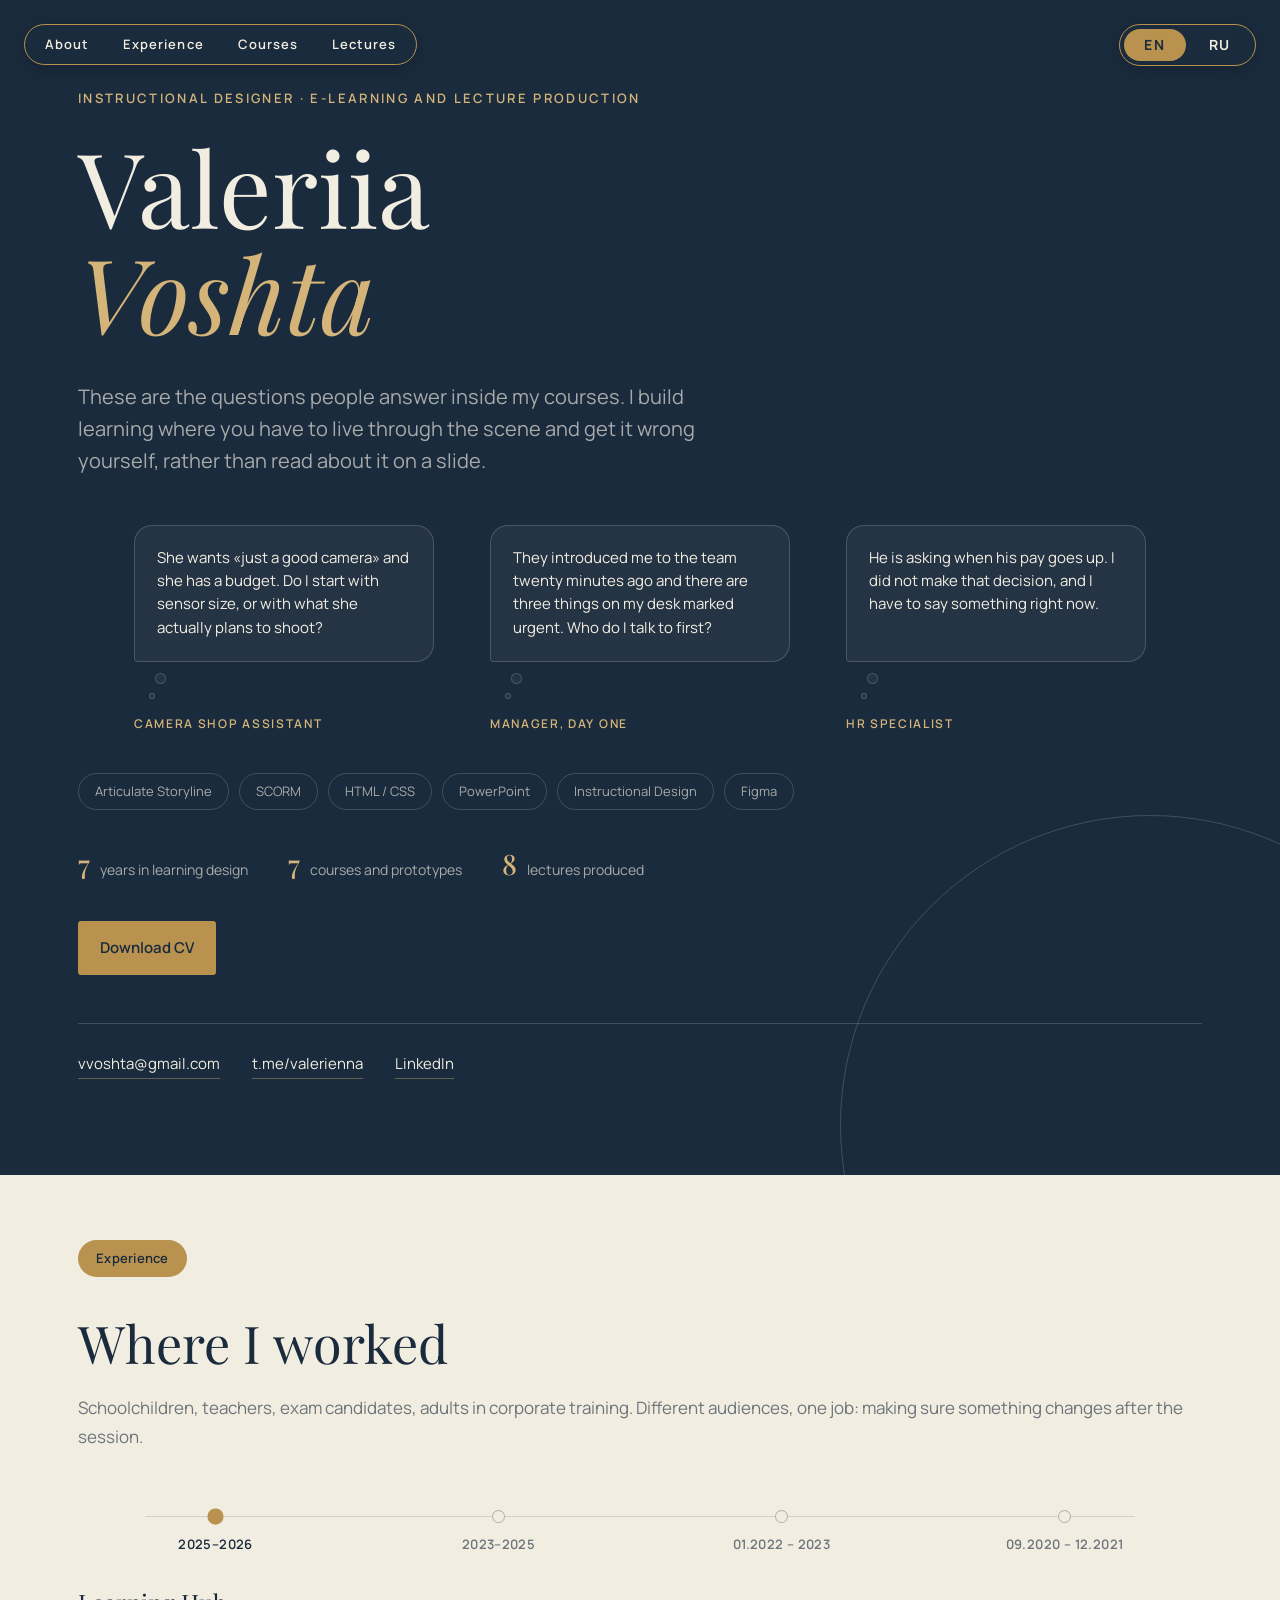
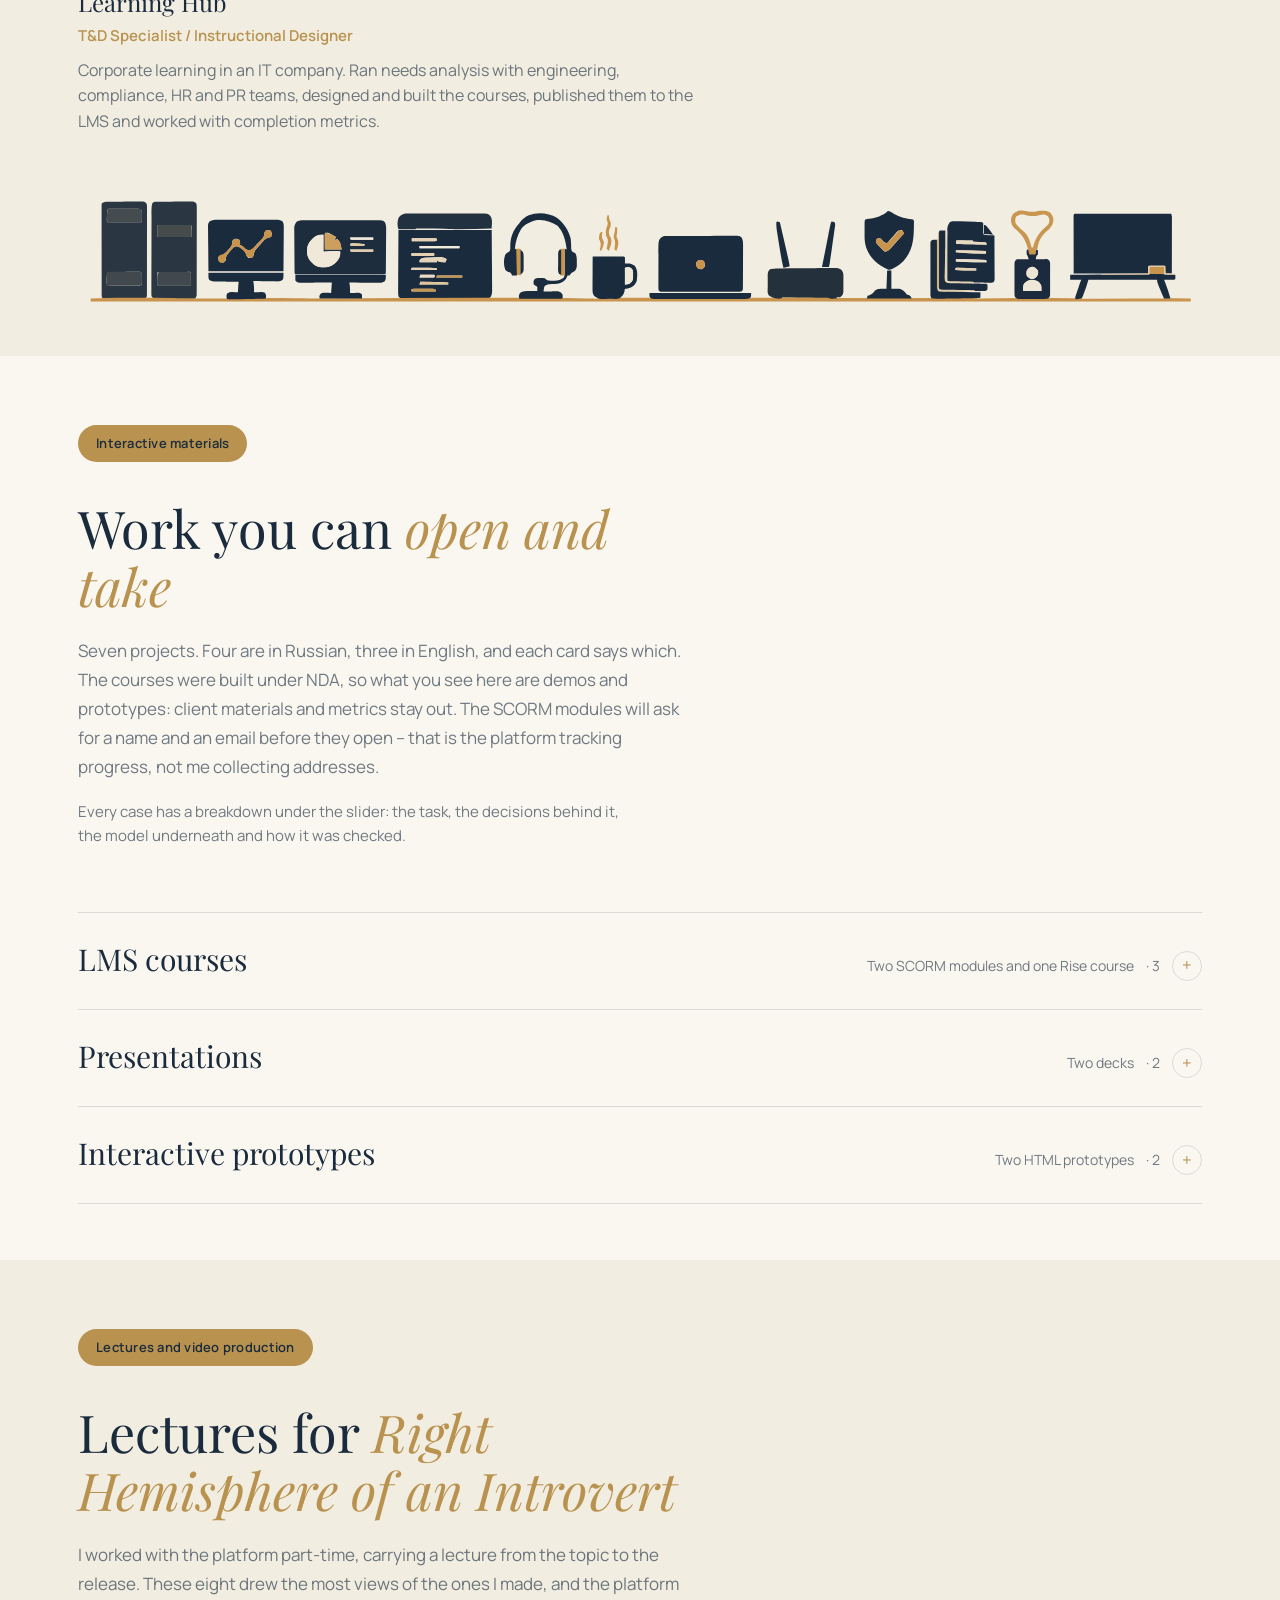
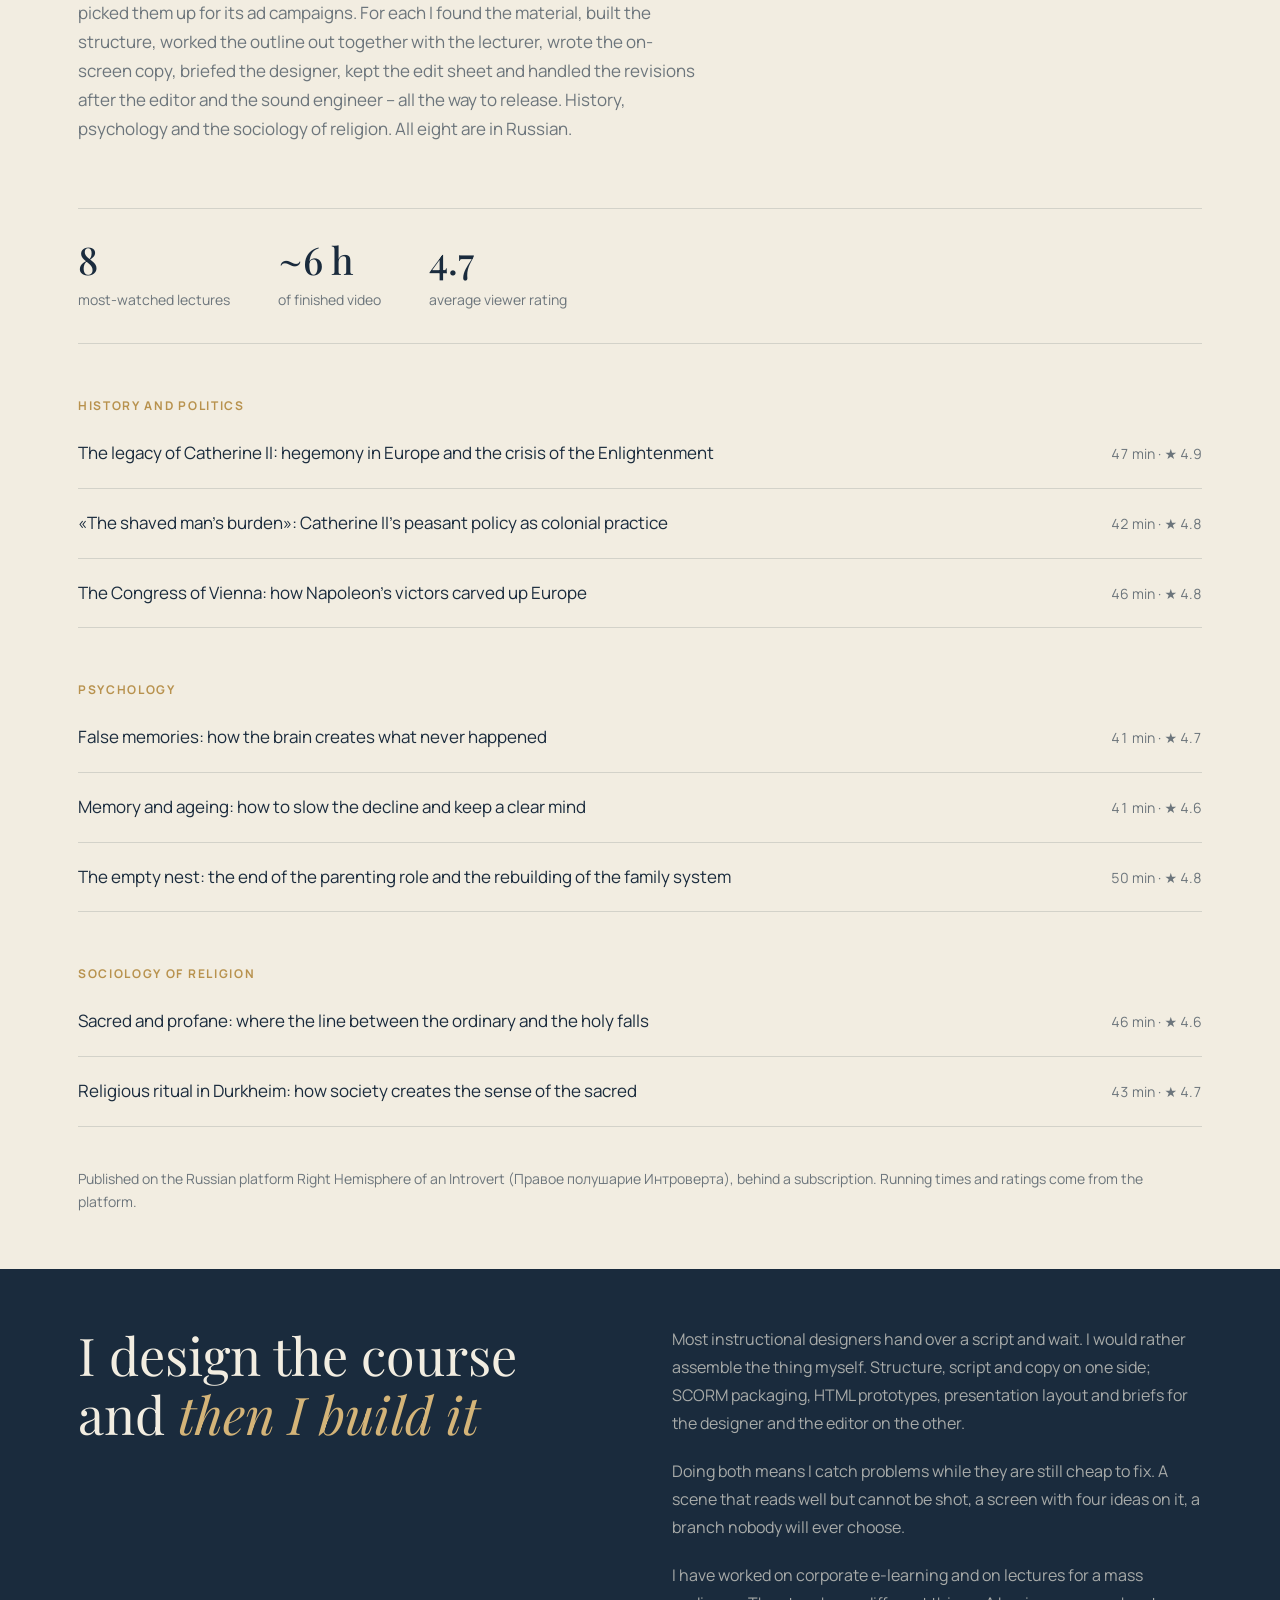
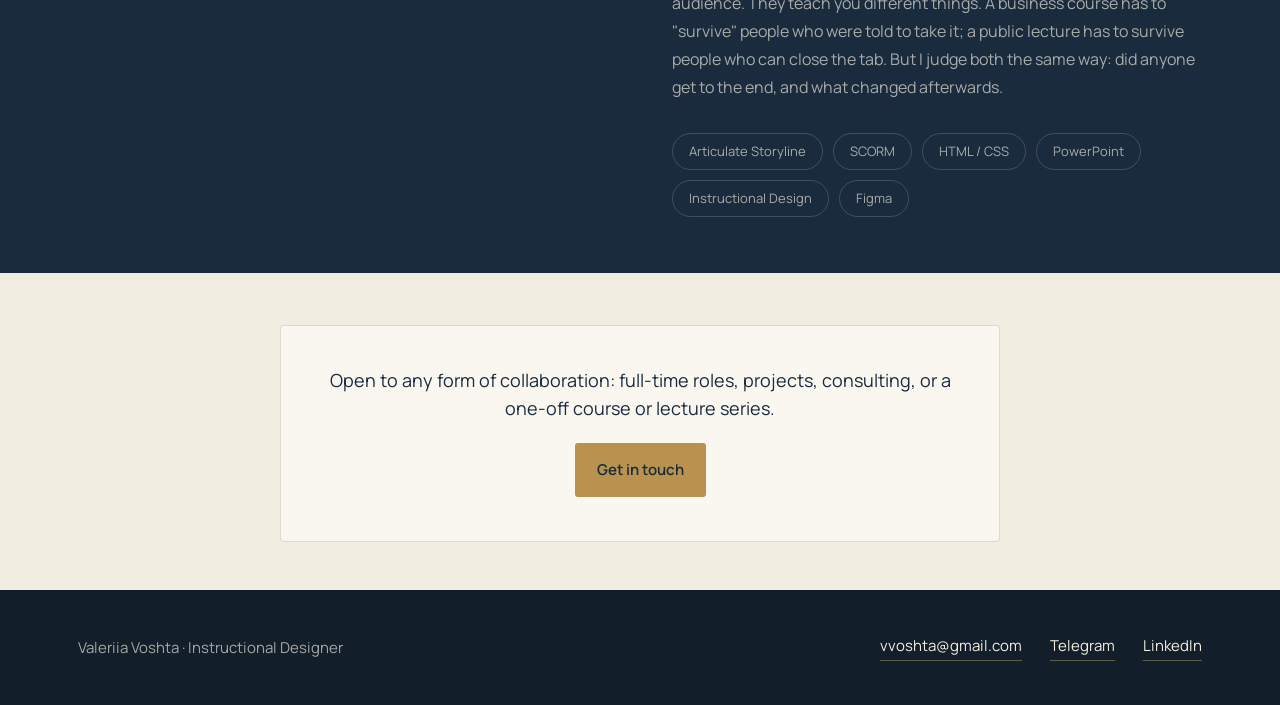
==== commit 9f837ccb: "Add files via upload" ====
--- a/index.html
+++ b/index.html
@@ -1345,7 +1345,7 @@
 <p class="eyebrow"><span data-i18n="t87">Experience</span></p>
 <h2 class="section__title"><span data-i18n="t88">Where I worked</span></h2>
 <p class="section__lead"><span data-i18n="t89">Schoolchildren, teachers, exam candidates, adults in corporate training. Different audiences, one job: making sure something changes after the session.</span></p>
-<div class="tl"><div class="tl__track"><button class="tl__node is-active" type="button" data-job="0"><span class="tl__dot"></span><span class="tl__years">2025–2026</span></button><button class="tl__node" type="button" data-job="1"><span class="tl__dot"></span><span class="tl__years">2023–2025</span></button><button class="tl__node" type="button" data-job="2"><span class="tl__dot"></span><span class="tl__years">01.2022 – 2023</span></button><button class="tl__node" type="button" data-job="3"><span class="tl__dot"></span><span class="tl__years">2020 – 12.2021</span></button><button class="tl__node" type="button" data-job="4"><span class="tl__dot"></span><span class="tl__years">2018–2020</span></button></div><div class="tl__panels"><div class="tl__panel is-active" data-panel="0"><p class="tl__org"><span data-i18n="t91">Learning Hub</span></p><p class="tl__role"><span data-i18n="t92">T&amp;D Specialist / Instructional Designer</span></p><p class="tl__note"><span data-i18n="t101">Corporate learning in an IT company. Ran needs analysis with engineering, compliance, HR and PR teams, designed and built the courses, published them to the LMS and worked with completion metrics.</span></p></div><div class="tl__panel" data-panel="1"><p class="tl__org"><span data-i18n="t93">Edvibe</span></p><p class="tl__role"><span data-i18n="t94">Methodologist &amp; Product Manager</span></p><p class="tl__note"><span data-i18n="t102">Methodologist and product manager at once: responsible both for the methodology of the product and for what the platform would ship next. Ran B2B clients and a team of external authors.</span></p></div><div class="tl__panel" data-panel="2"><p class="tl__org"><span data-i18n="t95">99 Ballov</span></p><p class="tl__role"><span data-i18n="t96">Instructional Designer</span></p><p class="tl__note"><span data-i18n="t103">Courses preparing students for the national exams: programme design, session plans for a hundred webinars, two hundred practice sets. Trained instructors on the platform method.</span></p></div><div class="tl__panel" data-panel="3"><p class="tl__org"><span data-i18n="t97">Secondary School No.5, Kaluga</span></p><p class="tl__role"><span data-i18n="t98">Deputy Director for Academic Affairs</span></p><p class="tl__note"><span data-i18n="t104">Deputy Director for Academic Affairs: shared marking criteria to make grades comparable across parallel classes, teacher workshops for thirty staff, and a performance reporting system covering five hundred students.</span></p></div><div class="tl__panel" data-panel="4"><p class="tl__org"><span data-i18n="t99">PrimaEnglish</span></p><p class="tl__role"><span data-i18n="t100">English Teacher, then Methodologist</span></p><p class="tl__note"><span data-i18n="t105">Joined as an English teacher and moved into instructional design within a year: CEFR-level curricula, lesson observations and training a team of eight.</span></p></div></div><div class="tl__sky"><div class="sky is-active" data-sky="0"><svg class="sky__svg" viewBox="0 0 1603 199" aria-hidden="true"><g transform="translate(0,30.0)">
+<div class="tl"><div class="tl__track"><button class="tl__node is-active" type="button" data-job="0"><span class="tl__dot"></span><span class="tl__years">2025–2026</span></button><button class="tl__node" type="button" data-job="1"><span class="tl__dot"></span><span class="tl__years">2023–2025</span></button><button class="tl__node" type="button" data-job="2"><span class="tl__dot"></span><span class="tl__years">01.2022 – 2023</span></button><button class="tl__node" type="button" data-job="3"><span class="tl__dot"></span><span class="tl__years">09.2020 – 12.2021</span></button></div><div class="tl__panels"><div class="tl__panel is-active" data-panel="0"><p class="tl__org"><span data-i18n="t91">Learning Hub</span></p><p class="tl__role"><span data-i18n="t92">T&amp;D Specialist / Instructional Designer</span></p><p class="tl__note"><span data-i18n="t101">Corporate learning in an IT company. Ran needs analysis with engineering, compliance, HR and PR teams, designed and built the courses, published them to the LMS and worked with completion metrics.</span></p></div><div class="tl__panel" data-panel="1"><p class="tl__org"><span data-i18n="t93">Edvibe</span></p><p class="tl__role"><span data-i18n="t94">Methodologist &amp; Product Manager</span></p><p class="tl__note"><span data-i18n="t102">Methodologist and product manager at once: responsible both for the methodology of the product and for what the platform would ship next. Ran B2B clients and a team of external authors.</span></p></div><div class="tl__panel" data-panel="2"><p class="tl__org"><span data-i18n="t95">99 Ballov</span></p><p class="tl__role"><span data-i18n="t96">Instructional Designer</span></p><p class="tl__note"><span data-i18n="t103">Courses preparing students for the national exams: programme design, session plans for a hundred webinars, two hundred practice sets. Trained instructors on the platform method.</span></p></div><div class="tl__panel" data-panel="3"><p class="tl__org"><span data-i18n="t99">PrimaEnglish</span></p><p class="tl__role"><span data-i18n="t100">English Teacher, then Methodologist</span></p><p class="tl__note"><span data-i18n="t105">Joined as an English teacher and moved into instructional design within a year: CEFR-level curricula, lesson observations and training a team of eight.</span></p></div></div><div class="tl__sky"><div class="sky is-active" data-sky="0"><svg class="sky__svg" viewBox="0 0 1603 199" aria-hidden="true"><g transform="translate(0,30.0)">
 
 <path d="M0 0 C43.89 0 87.78 0 133 0 C133.1 15.24 133.21 30.48 133.31 46.19 C133.36 51 133.4 55.81 133.45 60.76 C133.47 66.64 133.47 66.64 133.48 69.4 C133.48 71.32 133.5 73.24 133.53 75.16 C133.56 78.07 133.57 80.98 133.57 83.9 C133.59 84.75 133.6 85.6 133.62 86.48 C133.59 90.43 133.25 92.57 131.21 96.03 C126.3 99.04 121.77 98.68 116.11 98.62 C114.91 98.62 113.71 98.63 112.47 98.63 C109.17 98.64 105.88 98.63 102.59 98.61 C99.14 98.59 95.69 98.59 92.24 98.59 C86.45 98.59 80.66 98.57 74.86 98.54 C68.17 98.51 61.48 98.5 54.78 98.5 C48.34 98.51 41.9 98.5 35.46 98.48 C32.72 98.47 29.97 98.47 27.23 98.47 C23.41 98.47 19.58 98.45 15.76 98.42 C15.19 98.42 15.19 98.42 12.31 98.43 C11.27 98.42 10.23 98.41 9.15 98.39 C8.25 98.39 7.35 98.39 6.41 98.38 C3.47 97.92 2.1 97.12 0 95 C-0.38 91.86 -0.51 89.08 -0.45 85.94 C-0.45 85 -0.46 84.05 -0.46 83.08 C-0.45 80.03 -0.42 76.98 -0.39 73.93 C-0.38 72.04 -0.38 70.16 -0.38 68.28 C-0.36 61.29 -0.3 54.3 -0.25 47.31 C-0.17 31.7 -0.08 16.09 0 0 Z M19 12 C19 13.32 19 14.64 19 16 C23.81 16.02 28.61 16.04 33.42 16.05 C35.05 16.06 36.69 16.07 38.32 16.08 C40.67 16.09 43.02 16.09 45.37 16.1 C45.73 16.1 45.73 16.1 47.59 16.11 C52.77 16.11 52.77 16.11 55 15 C54.83 14.5 54.83 14.5 54 12 C42.45 12 30.9 12 19 12 Z M30 23 C30 23.99 30 24.98 30 26 C48.81 26 67.62 26 87 26 C87 25.01 87 24.02 87 23 C68.19 23 49.38 23 30 23 Z M19 33 C18.67 33.99 18.34 34.98 18 36 C20.97 37.49 23.66 37.11 26.98 37.1 C27.66 37.1 28.35 37.09 29.05 37.09 C31.24 37.09 33.43 37.08 35.62 37.06 C37.11 37.06 38.59 37.05 40.08 37.05 C43.72 37.04 47.36 37.02 51 37 C51 35.68 51 34.36 51 33 C40.44 33 29.88 33 19 33 Z M47.94 39.25 C46.66 39.28 45.38 39.3 44.06 39.33 C42.83 39.37 41.6 39.41 40.34 39.45 C39.78 39.47 39.78 39.47 36.95 39.55 C33.73 40.04 32.26 40.67 30 43 C30 43.99 30 44.98 30 46 C38.25 46 46.5 46 55 46 C55 45.34 55 44.68 55 44 C55.34 44.16 55.34 44.16 57.06 45 C60.51 46.17 63.38 46.14 67 46 C67.66 44.68 68.32 43.36 69 42 C63.94 36.94 54.52 39.03 47.94 39.25 Z M19 54 C18.67 54.99 18.34 55.98 18 57 C30.21 57 42.42 57 55 57 C55 56.34 55 55.68 55 55 C50.56 54.14 46.37 53.88 41.85 53.9 C41.19 53.9 40.54 53.91 39.86 53.91 C37.78 53.91 35.7 53.92 33.62 53.94 C32.21 53.94 30.79 53.95 29.37 53.95 C25.91 53.96 22.46 53.98 19 54 Z M31 64 C30.67 65.32 30.34 66.64 30 68 C36.93 68 43.86 68 51 68 C51.33 67.01 51.66 66.02 52 65 C51 64 51 64 49.05 63.89 C48.63 63.89 48.63 63.89 46.53 63.9 C46.08 63.9 46.08 63.9 43.8 63.91 C42.86 63.92 41.91 63.93 40.94 63.94 C39.99 63.94 39.04 63.95 38.06 63.95 C35.71 63.96 33.35 63.98 31 64 Z M55 65 C54.67 65.99 54.34 66.98 54 68 C66.21 68 78.42 68 91 68 C91 67.01 91 66.02 91 65 C79.12 65 67.24 65 55 65 Z M31 74 C30.67 75.32 30.34 76.64 30 78 C43.53 78 57.06 78 71 78 C71 77.01 71 76.02 71 75 C64.4 74.83 64.4 74.83 31 74 Z M18 85 C18.33 85.99 18.66 86.98 19 88 C30.22 88 41.44 88 53 88 C53 87.01 53 86.02 53 85 C49.55 83.85 46.85 83.87 43.21 83.87 C42.56 83.87 41.9 83.87 41.22 83.86 C39.84 83.86 38.45 83.87 37.07 83.87 C34.94 83.87 32.82 83.87 30.69 83.86 C29.35 83.86 28 83.87 26.65 83.87 C26.04 83.87 26.04 83.87 22.93 83.87 C20 84 20 84 18 85 Z " fill="#1A2B3D" transform="translate(457,64)"/>
 <path d="M0 0 C1.02 0 2.03 0 3.08 0 C4.24 0 5.41 0 6.6 -0 C7.25 0 7.25 0 10.5 0.01 C11.86 0.01 13.22 0.01 14.58 0.01 C18.28 0.01 21.99 0.01 25.69 0.02 C29.55 0.03 33.42 0.03 37.28 0.03 C44.61 0.03 51.93 0.04 59.26 0.05 C67.59 0.06 75.93 0.07 84.26 0.07 C101.42 0.08 118.57 0.1 135.72 0.12 C137.28 3.24 136.85 6.55 136.84 9.97 C136.84 10.78 136.84 11.59 136.84 12.42 C136.84 15.11 136.83 17.79 136.82 20.47 C136.82 22.33 136.82 24.19 136.82 26.05 C136.81 30.94 136.8 35.84 136.79 40.74 C136.78 45.73 136.78 50.72 136.77 55.72 C136.76 65.52 136.74 75.32 136.72 85.12 C133.75 85.12 130.78 85.12 127.72 85.12 C127.39 81.82 127.06 78.52 126.72 75.12 C119.13 75.12 111.54 75.12 103.72 75.12 C103.39 78.42 103.06 81.72 102.72 85.12 C67.74 85.12 32.76 85.12 -3.28 85.12 C-3.3 71.28 -3.32 57.44 -3.34 43.19 C-3.35 38.81 -3.36 34.43 -3.37 29.92 C-3.37 24.6 -3.37 24.6 -3.37 22.11 C-3.38 20.36 -3.38 18.61 -3.38 16.87 C-3.39 14.23 -3.39 11.59 -3.39 8.95 C-3.4 8.16 -3.4 7.38 -3.4 6.57 C-3.39 0.18 -3.39 0.18 0 0 Z " fill="#1A2B3D" transform="translate(1423.278244972229,40.876952171325684)"/>
@@ -2054,7 +2054,7 @@
 
 <script>
 (function () {
-  var DICT = {"g3": "Интерактивные прототипы", "g2": "Презентации", "g1": "Курсы для LMS", "t220": "Опыт", "t221": "Курсы", "t222": "Лекции", "t223": "О себе", "t1": "Педагогический дизайнер · Электронные курсы и продакшен лекций", "t2": "Валерия", "t3": "Вошта", "t4": "Вопросы, на которые человек отвечает внутри моих курсов. Я делаю обучение,\n      где такие сцены нужно прожить и ошибиться в них самому, а не прочитать\n      о них в презентации.", "t5": "Она хочет «просто хорошую камеру» и держится за бюджет. С чего начинать – с матрицы или с того, что она собирается снимать?", "t6": "Продавец фототехники", "t7": "Меня представили команде двадцать минут назад, на столе три задачи с пометкой «срочно». С кем говорить первым?", "t8": "Руководитель, первый день", "t9": "Он спрашивает, когда ему поднимут зарплату. Решение принимала не я, а сказать что-то нужно прямо сейчас.", "t10": "HR-специалист", "t87": "Опыт", "t88": "Где я работала", "t89": "Школьники, преподаватели, абитуриенты, взрослые в корпоративном обучении. Аудитории разные, работа одна: сделать так, чтобы после занятия что-то изменилось.", "t91": "Программы 21 Века", "t92": "T&D Specialist / методист", "t101": "Корпоративное обучение в IT-компании. Выявляла потребности вместе с командами разработки, комплаенса, HR и PR, проектировала и собирала курсы, публиковала их в LMS и работала с метриками прохождения.", "t93": "Edvibe", "t94": "Методист и продакт-менеджер", "t102": "Методист и продакт-менеджер одновременно: отвечала и за методологию продукта, и за то, каким будет следующий модуль платформы. Вела B2B-клиентов и команду внешних авторов.", "t95": "99 баллов", "t96": "Методист", "t103": "Курсы подготовки к ОГЭ и ЕГЭ: проектирование программ, сценарные планы для ста вебинаров, двести практикумов. Обучала преподавателей методике платформы.", "t97": "СОШ №5, Калуга", "t98": "Заместитель директора по учебной работе", "t104": "Заместитель директора по учебной работе: единые критерии оценивания для сопоставимости оценок между классами, обучающие семинары для тридцати педагогов и система отчетности по успеваемости пятисот учеников.", "t99": "PrimaEnglish", "t100": "Учитель английского, затем методист", "t105": "Пришла преподавателем английского, через год перешла в методисты: программы под уровни CEFR, супервизии и обучение команды из восьми преподавателей.", "t90": "Резюме (PDF)", "t11": "Интерактивные материалы", "t12": "Работы, которые можно", "t13": "открыть и пройти", "t14": "Семь проектов. Четыре на русском, три на английском, на каждой карточке\n        указано. Курсы разрабатывались под NDA, поэтому здесь демоверсии\n        и прототипы, а внутренние материалы и метрики заказчиков не показываю.\n        SCORM-модули перед запуском попросят имя и почту: это платформа считает\n        прогресс, а не я собираю адреса.", "t15": "SCORM · Продажи", "t16": "На русском", "t233": "Роль: весь проект целиком – от структуры до сборки", "t17": "Зеркалки Canon: как продать новичку", "t18": "Курс для продавцов фототехники. Сложное здесь никогда не характеристики.\n            Сложное – объяснить размер матрицы человеку, который просто хочет хорошие\n            фотографии ребенка, и не продать ему камеру, из которой он не вырастет.", "t19": "Открыть SCORM", "t106": "Разбор решений", "t107": "Задача", "t149": "Продавец в салоне фототехники знает характеристики лучше покупателя и именно поэтому проваливает разговор. Он отвечает на вопрос про матрицу цифрами, а человек пришел за хорошими фотографиями ребенка. Курс должен был переучить не знанию техники, а переводу: от того, что написано в спецификации, к тому, ради чего камеру покупают.", "t150": "Цель: продавец подбирает камеру и объектив под запрос покупателя и объясняет выбор одной фразой, не уходя в характеристики.", "t108": "Почему устроено так", "t151": "Покупатель появляется раньше техники", "t152": "Первый содержательный экран – четыре архетипа с возрастом, бюджетом и опытом. До того как продавец увидит хоть одну модель, он видит, кому продает.", "t153": "Сравнение по одному основанию", "t154": "Размеры матриц показаны в реальной пропорции: смартфон, APS-C, Full Frame рядом. Не таблица миллиметров, а картинка, которую можно повторить покупателю руками.", "t155": "Фраза-якорь на каждую модель", "t156": "У трех камер начального уровня и трех объективов рядом с характеристиками стоит готовая формулировка и честное ограничение. Продавцу нужно вынести из курса реплику – и произнести ее в финальном задании – диалоговом тренажере «Диалог с покупателем».", "t118": "Что под этим лежит", "t157": "Девять событий Ганье, развернутые по порядку модуля: сцена в магазине привлекает внимание, архетипы покупателей поднимают то, что продавец и так знает из своей практики, матрицы и модели дают содержание, фразы-якоря работают как образец, и только после этого идет практика. Порядок страниц задан событиями Ганье, но не заперт: навигация в курсе свободная, к сравнительной таблице можно вернуться с любого шага. Порядок страниц остается маршрутом по умолчанию.", "t109": "Как проверялось", "t158": "Оценка за курс в LMS не выставляется: одиннадцать страниц, завершение по прохождению. Единственное задание с проверкой – подбор камеры под четыре запроса, порог 70 %, попытки не ограничены, после ответа приходит разбор. Это тренировка, а не экзамен: важно, чтобы продавец в итоге попал в нужную модель, а не чтобы попал с первого раза. Меряет оно при этом узнавание, а не перенос: приходят те же четыре архетипа, что были разобраны на второй странице, и надо выбрать модель из трех. Вопрос уже не «какая матрица у 2000D», а «что предложить маме с бюджетом до сорока тысяч» – но выбрать из готовых вариантов легче, чем произнести в разговоре. Сам перенос проверяет следующая страница: тренажер, где реплику надо сказать живому собеседнику. Поэтому курс и не заканчивается тестом. Связка прошита в самом материале: на карточке молодой мамы прямо сказано, что с такой клиенткой продавец встретится в финальном тренажере.", "t159": "Чаще всего ошибаются на студенте и на блогере – и это ровно те два запроса, где верный ответ лежит на краях линейки: самая дешевая модель для одного, самая дорогая для другого. У мамы и путешественника выбор сходится на середине, поэтому привычка предложить ходовую камеру там не мешает, а здесь проваливает ответ. Задание, по сути, ловит не незнание характеристик, а рефлекс продавать популярное.", "t205": "Запрос", "t206": "4000D", "t207": "2000D", "t208": "250D", "t209": "Молодая мама · до 40 тыс.", "t210": "Начинающий блогер · 50–70 тыс.", "t211": "Путешественник · без экономии", "t212": "Студент · до 30 тыс.", "t213": "Верные ответы задания: середина линейки закрывает два запроса из четырех, края – по одному.", "t218": "Свернуть разбор", "t20": "HTML · Диалоговый тренажер", "t21": "На русском", "t219": "Финальное задание курса «Зеркалки Canon»", "t234": "Роль: весь проект целиком – от структуры до сборки", "t22": "Диалог с покупателем", "t23": "Тринадцать сцен, три концовки, все реплики озвучены. Вы играете\n            за продавца. Покупательница ничего не понимает в камерах и держится\n            за бюджет. Плохо начнете – она уйдет.", "t24": "Пройти диалог", "t160": "Знание скриптов не переносится в разговор. Продавец помнит, что нельзя давить, и все равно давит, потому что живой покупательнице неудобно возразить и она уходит молча. Тренажер должен был дать место, где эта ошибка стоит чего-то заметного, но не стоит выручки.", "t161": "Цель: продавец ведет разговор с покупателем-новичком – выясняет задачу до того, как назовет модель, и удерживает контакт, когда клиент сомневается.", "t162": "Тринадцать сцен и три концовки", "t163": "Разговор не обрывается на первой ошибке. Плохая реплика не дает мгновенного проигрыша, она сдвигает тон, и цена становится видна через несколько ходов – как в реальном диалоге.", "t164": "Шкала настроения вместо баллов", "t165": "Слева все время видно состояние покупательницы. Игрок ориентируется на ее состояние: спокойна, растеряна, недовольна.", "t166": "Озвучены все реплики", "t167": "Интонация – часть содержания: одна и та же фраза, сказанная быстро и сказанная спокойно, дает разный результат. Текстом это не передать. Реплики написаны под голос и озвучены синтезом – десять дорожек, по одной на каждую сцену, где Анна говорит. Интонация в каждой согласована с ее состоянием: спокойное, растерянное, недовольное, раздраженное. Смену состояния слышно в голосе.", "t168": "Пирамида Миллера. Курс «Зеркалки Canon» доводит продавца до уровня «знает как»: он может назвать нужную реплику, если спросить. Тренажер целится на ступень выше – «показывает как»: реплику надо произнести в разговоре, где собеседница отвечает не по сценарию. Между этими двумя ступенями и теряется большинство обучений по коммуникации, поэтому тренажер стоит последним заданием курса: пройти его без курса можно, но задуман он как выход на «показывает как» после того, как «знает как» уже собрано.", "t169": "Из тринадцати сцен восемь содержат ответ, который сразу обрывает разговор: покупательница уходит. Плохая концовка не спрятана в конце, до нее можно дойти с любого шага – и это осознанный перекос, потому что в реальном зале разговор рушится тоже не в финале. Обратной связью служит эмоция: normal, puzzled, unhappy, angry меняются от реплики к реплике, до того как станет виден итог. Проверять себя игрок может сразу, не дожидаясь финального экрана. На входе в тренажер это сказано прямо: экзамена здесь нет, если разговор не сложился – пройти еще раз другой тактикой. Цена ошибки заметна и при этом не наказуема, иначе продавец начал бы выбирать безопасные реплики вместо честных.", "t214": "Десять сцен с выбором", "t215": "финал", "t216": "Восемь из них содержат ответ, после которого Анна уходит", "t217": "Выход из разговора доступен почти на каждом шаге, а не только в финале", "t25": "Презентация · HR", "t26": "На английском", "t235": "Роль: весь проект целиком – от структуры до сборки", "t27": "Модели коммуникации для HR-специалистов, собранные вокруг разговоров,\n            которые у них правда случаются: отказать в просьбе, донести решение,\n            которое принимали не вы, ответить на вопрос про повышение зарплаты.", "t28": "Открыть SCORM", "t29": "Открыть PDF", "t170": "HR-специалисты редко не знают, что сказать. Они знают, но говорят так, что решение выглядит спущенным сверху, а отказ – личным. Программа собиралась вокруг разговоров, которые случаются на самом деле: отказать в просьбе, донести чужое решение, ответить про повышение зарплаты, дать обратную связь.", "t171": "Цель: HR-специалист формулирует отказ, чужое решение и обратную связь так, чтобы сохранить и ясность, и отношения.", "t172": "Ответственность передается постепенно", "t173": "Сначала разбор готовых образцов, потом задания с опорой, потом самостоятельные разговоры. За три месяца поддержка снимается по шагу.", "t174": "Две версии одной фразы", "t175": "Сравниваются два похожих варианта: канцелярская формулировка и короткая, две аудиоверсии одной реплики. В аудиозадании текст обеих версий совпадает, различие несет только голос – поэтому подбор интонации был отдельной работой, а не финальной отделкой.", "t176": "Разбор после выбора", "t177": "В сценарных заданиях сначала реакция руководителя, потом объяснение последствий. Обратная связь приходит на уже сделанный выбор.", "t178": "Модель постепенной передачи ответственности, «я делаю → делаем вместе → делаешь сам». Она же объясняет, почему в заданиях сравниваются два похожих варианта, а не правильный с неправильным: на этапе «вместе» человек еще опирается на образец, и различие должно быть видно на контрасте, иначе опора не работает.", "t179": "Точность этого контраста тоже следует из модели. Разойдутся варианты слишком сильно – задание становится очевидным и опора не нужна; сойдутся слишком близко – различие неразличимо и опоры не хватает. В аудиозадании эта настройка и была основной работой: обе дорожки писались под одну фразу, а разрыв между подачами подгонялся, пока не встал в нужную точку. Синтезированный голос дал для этого то, чего не дает живая запись, – возможность переслушивать и править варианты сколько угодно.", "t180": "Двадцать два задания на шестьдесят пять слайдов, в конце – сертификат. Обратная связь приходит на каждое, попытки не ограничены.", "t181": "Задания целятся в то, из чего эти разговоры собираются: краткость формулировки, подготовка к трудной встрече, тон, который сохраняет доверие, активное слушание, самообладание в момент раздражения. Разговор целиком человек ведет уже вне модуля, с живым собеседником, – и это осознанное разделение, потому что проверить формулировку в закрытом вопросе можно, а разговор нельзя.", "t30": "Презентация · Менеджмент", "t31": "На английском", "t236": "Роль: весь проект целиком – от структуры до сборки", "t32": "Пять пороков команды Ленсиони, разложенные для тренингов с руководителями\n            и тимлидами. У каждого порока своя визуальная метафора. Absence of trust –\n            коктейльный рецепт.", "t33": "Открыть SCORM", "t34": "Открыть PDF", "t182": "Пирамида Ленсиони на тренингах превращается в пять слов на слайде. Руководители кивают и не могут потом сказать, чем избегание ответственности отличается от невнимания к результату. Нужна была форма, за которую цепляется память.", "t183": "Цель: участник различает пять пороков между собой и узнает их признаки в своей команде.", "t184": "Метафора заменяет определение", "t185": "Пороки собраны как коктейльное меню: у каждого свой рецепт из составляющих. Absence of trust – страх уязвимости, отрицание ошибок и маска контроля, смешать, подавать холодным.", "t186": "Одна рамка на все пять", "t187": "Каждый разворот устроен одинаково: коллаж, рецепт, состав. Одинаковая структура позволяет сравнивать пороки между собой, а не запоминать пять разных историй.", "t188": "Записка бармена", "t189": "Практические советы вынесены отдельным слоем поверх разворота – их можно раскрыть, когда метафора уже сработала, и не раньше.", "t190": "Модель ARCS Келлера, ее первые две ступени. Attention: коктейльное меню ломает ожидание от слайдов про пирамиду Ленсиони, которую руководители слышали уже несколько раз. Relevance: рецепт с составом заставляет разбирать порок на признаки, а признаки участник узнает в своей команде. Мотивацию пришлось проектировать так же осознанно, как содержание, – на модель, которую все считают знакомой, иначе не смотрят.", "t191": "Проверки внутри нет и не задумывалось: одиннадцать разворотов, десять интерактивных действий, ни одного задания с ответом. Это раздаточный материал к живому тренингу, а не самостоятельный модуль, и оценивает ведущий в аудитории.", "t192": "Материал шел на внутренние тренинги для рядовых сотрудников, не для высшего руководства, и лучше всего показал себя не там, где его задумывали. Отделы работают удаленно, и разворотами стали пользоваться на первом знакомстве команды: коктейльный рецепт дает повод говорить о доверии и конфликте, не переходя на личности и не требуя, чтобы люди сначала сблизились.", "t35": "SCORM · Интерактив", "t36": "На русском", "t237": "Роль: весь проект целиком – от структуры до сборки", "t37": "Музей ошибок коммуникации", "t38": "SCORM-модуль в форме музея, по которому идешь после закрытия.\n            Семь залов, в каждом свой набор экспонатов – фразы, которые кажутся\n            безобидными, а выставлены так, будто их стоит хранить.", "t39": "Открыть SCORM", "t193": "Разбор коммуникативных ошибок обычно выглядит как список запретов и вызывает защитную реакцию: слушатель узнает свою фразу и закрывается. Модуль должен был вывести ошибку из личного в общее – сделать ее экспонатом, на который смотрят с интересом, а не с виной.", "t194": "Цель: сотрудник оценивает рабочую реплику – распознает, что именно в ней ломает разговор, и предлагает замену.", "t195": "Музей после закрытия", "t196": "Пустой ночной зал задает тон: здесь никто не наблюдает и не оценивает. Формат сам снимает защитную реакцию, которую иначе пришлось бы снимать оговорками.", "t197": "Экспонат заменяет запрет", "t198": "Семь залов, в каждом свой набор связанных экспонатов – фразы вроде «Как обычно…». Карточка разбирает, почему фраза не работает и чем ее заменить – то есть дает замену, а не только запрет.", "t199": "Сначала осмотр, потом объяснение", "t200": "Посетитель открывает витрину и разбирается, что с фразой не так, и только потом получает карточку с разбором. Горячие точки, оранжерея, перетаскивание экспонатов – все это способы дать поисследовать до того, как прозвучит правило.", "t201": "Цикл 5E: Engage – ночной зал и обещание, что здесь ошибки хранят, а не осуждают; Explore – осмотр витрин без подсказок; Explain – карточка разбора, приходящая после того, как посетитель составил свое мнение; Elaborate – оранжерея и задание расставить экспонаты; Evaluate – проверка на собственных формулировках. Порядок принципиален: правило, произнесенное до осмотра, превратило бы музей в тот же список запретов.", "t202": "Ступень Evaluate закрывает «Финальная проверка музея»: двенадцать заданий, собранных из разных залов, порог 80 %, попытки не ограничены, ответы перемешиваются. Формулировки обратной связи держат метафору – верный ответ «экспонат распознан», неверный «это ближе к ошибке экспозиции». Оценка в LMS намеренно не выставляется: тест нужен посетителю как самопроверка, а если заказчику понадобятся конкретные баллы, администратор достанет их из статистики платформы.", "t203": "Порог 80 % – не произвольная цифра: это базовый порог, утвержденный в компании для всех курсов по софт-скиллам, и модуль сделан под общий стандарт, а не под себя.", "t204": "В этом месте модуль спорит сам с собой. Он построен на том, чтобы снять с ошибки оценочность, а заканчивается тестом с порогом – то есть оценка, убранная на входе, возвращается на выходе. Убрать ее было нельзя: без порога курс не встал бы в корпоративный стандарт. Поэтому она удерживается тоном: обратная связь говорит «экспонат распознан», а не «правильно», непройденный тест отправляет вернуться в залы, а не сообщает о провале, и балл не уходит в LMS оценкой. Порог удалось сохранить, не возвращая в модуль оценочность.", "t40": "HTML · Симулятор", "t41": "На русском", "t238": "Роль: весь проект целиком – от структуры до сборки", "t42": "Первый день: симулятор онбординга руководителя", "t43": "Первый рабочий день нового руководителя, 20–25 минут. Брифинг,\n            приоритеты, команда и череда решений, которые тихо закрывают за вами\n            двери. Собрано как HTML-прототип.", "t44": "Открыть симулятор", "t110": "Новый руководитель в первый день получает не список задач, а поток: письма, встречи, люди со своими запросами. Решения принимаются за минуты, а последствия проявляются через недели. Тренинг этого не воспроизводит: там разбирают правильные ответы, а здесь правильных нет.", "t111": "Не верный ответ, а цена", "t112": "Четыре шкалы вместо баллов: доверие, осведомленность, капитал, ресурс. Любой выбор что-то поднимает и что-то опускает, поэтому игрок взвешивает, а не угадывает.", "t113": "Ставка до начала дня", "t114": "Утром игрок отмечает три сигнала, которые считает важными. Вечером сверяет свою гипотезу с тем, что оказалось важным на самом деле. Это рефлексивная петля, а не проверка знаний.", "t115": "Время как давление", "t116": "Часы в шапке, счетчик эпизодов, дедлайны внутри писем. Спешка здесь не декорация: именно из-за нее первый день и дается тяжело.", "t119": "Принципы Меррилла: обучение работает, когда человек решает реальную задачу, опирается на прежний опыт, применяет решение и переносит его в свою практику. Поэтому здесь нет вводной теории – игрок сразу оказывается внутри рабочего дня, а разбор приходит после решения, а не до него.", "t122": "Доверие", "t123": "Осведомл.", "t124": "Капитал", "t125": "Ресурс", "t126": "Подтвердить сразу", "t127": "Уточнить до обязательства", "t128": "Попросить о переносе", "t120": "Матрица последствий: один эпизод, три ответа", "t129": "08:30 · брифинг", "t130": "отметить 3 сигнала", "t131": "11 эпизодов", "t132": "решения под таймером", "t133": "вечер · сверка", "t134": "что оказалось важным", "t135": "ставка пересматривается", "t121": "Петля дня: ставка утром, сверка вечером", "t146": "09:42 · письмо от CEO", "t147": "презентация к пятнице", "t136": "Подтвердить сразу", "t145": "11:15 · 1:1 с Максимом", "t137": "команда узнает срок от вас", "t138": "и успевает перестроиться", "t139": "Уточнить до обязательства", "t140": "говорим о приоритетах,", "t141": "а не о сроках", "t142": "Попросить о переносе", "t143": "о переносе сказали без вас,", "t144": "доверие просело", "t148": "Схема ветвления: как один ответ меняет следующий эпизод. Собрана для объяснения механики.", "t117": "Смотрела, на каких развилках игроки застревают и какие варианты не выбирает никто: если ветку игнорируют, значит выбор читается как очевидный, и формулировки надо переписывать. Отдельно сверяла, меняется ли утренняя ставка после вечерней сверки – это и есть признак, что рефлексивная петля сработала. Конкретные показатели закрыты NDA.", "t45": "Лекции и видеопродакшен", "t46": "Лекции для", "t47": "«Правого полушария Интроверта»", "t48": "На платформе я работала на частичной занятости и вела лекцию от темы до релиза. Эти восемь собрали больше всего просмотров из тех, что я делала, и платформа брала их для рекламных кампаний. По каждой я искала материал, выстраивала структуру, собирала сценарный план вместе с лектором, писала тексты на экран, ставила ТЗ дизайнеру, вела монтажный лист и правки после монтажера и звукорежиссера – до самого релиза. История, психология и социология религии. Все восемь на русском.", "t49": "самых просматриваемых лекции", "t50": "~6 ч", "t51": "готового видео", "t52": "4,7", "t53": "средняя оценка зрителей", "t56": "История и политика", "t57": "Итоги правления Екатерины II: гегемония в Европе и кризис Просвещения", "t58": "47 мин", "t224": "оценка", "t225": "4,9", "t59": "«Бремя бритого человека»: крестьянская политика Екатерины II как колониальная практика", "t60": "42 мин", "t226": "4,8", "t61": "Венский конгресс: как делили Европу победители Наполеона", "t62": "46 мин", "t227": "4,8", "t63": "Психология", "t64": "Ложные воспоминания: как мозг создает то, чего не было", "t65": "41 мин", "t228": "4,7", "t66": "Возрастные изменения в памяти: как замедлить угасание и сохранить ясность ума", "t67": "41 мин", "t229": "4,6", "t68": "Пустое гнездо: завершение родительской функции и перестройка семейной системы", "t69": "50 мин", "t230": "4,8", "t70": "Социология религии", "t71": "Сакральное и профанное: где проходит граница между обычным и священным", "t72": "46 мин", "t231": "4,6", "t73": "Религиозный ритуал у Дюркгейма: как общество создает чувство сакрального", "t74": "43 мин", "t232": "4,7", "t75": "Опубликованы на платформе «Правое полушарие Интроверта» по подписке.\n        Хронометраж и оценки – данные платформы.", "t76": "Проектирую курс и", "t77": "сама его собираю", "t78": "Большинство педагогических дизайнеров отдают сценарий и ждут. Мне ближе\n          собрать все самой. Структура, сценарий и тексты с одной стороны; сборка\n          SCORM, HTML-прототипы, верстка презентаций и ТЗ дизайнеру и монтажеру –\n          с другой.", "t79": "Когда делаешь и то и другое, проблемы видно, пока их дешево чинить.\n          Сцена, которая хорошо читается, но ее не снять. Экран с четырьмя мыслями.\n          Ветка, которую никто не выберет.", "t80": "Я работала и с корпоративным обучением, и с лекциями для массовой\n          аудитории. Они учат разному. Корпоративный курс должен «пережить» людей,\n          которых на него отправили; публичная лекция – людей, которые могут закрыть\n          вкладку. Но проверяю я их одинаково: дошел ли кто-нибудь до конца\n          и что после этого изменилось.", "t249": "Открыта ко всем видам сотрудничества: полная занятость, проекты, консультации, разовая сборка курса или лекционного цикла.", "t250": "Написать мне", "t81": "Валерия Вошта · Педагогический дизайнер", "t252": "Попросит ввести почту", "t253": "Попросит ввести почту", "t254": "Попросит ввести почту", "t255": "Попросит ввести почту", "t256": "Открывается сразу", "t257": "Открывается сразу", "t258": "У каждого кейса под слайдером есть разбор: задача, принятые решения, опора под ними и то, как это проверялось.", "t259": "лет в обучении", "t260": "курсов и прототипов", "t261": "лекций в продакшене", "t262": "К содержанию", "t263": "Закрыть", "c7kind": "Rise · Наём", "c7lang": "На английском", "c7role": "Роль: проект целиком, от структуры до сборки", "c7title": "Screening Engineers: Confident Calls for Non-Technical Recruiters", "c7text": "Курс для рекрутеров, которые проводят скрининг инженеров, не будучи инженерами. Две ошибки такого звонка несимметричны: пропустишь слабого кандидата – инженер потеряет час и скажет об этом, откажешь сильному – не вернется ничего. Курс построен вокруг ошибки, которая не сообщает о себе. Первые пять уроков работают для любого инженерного направления, бэкенд-часть отделяется и берется позже, когда начинаешь нанимать бэкендеров.", "c7btn": "Открыть курс", "c7acc": "Открывается в браузере", "c7p1": "Задача", "c7p1t": "Рекрутер без инженерного бэкграунда читает резюме как список технологий и по нему же отсеивает. Исправляется только видимая ошибка: слабый кандидат дошел до технической команды и сжег час. Дорогая не оставляет следа нигде. Переучивать надо было не знания, а то, что рекрутер слышит.", "c7p1o": "Цель: рекрутер проводит скрининг от начала до конца и передает инженеру решение, с которым можно работать, – или внятную причину не передавать.", "c7p2": "Почему устроено так", "c7i1": "Невидимая ошибка идет первой", "c7i1t": "Первый урок называет асимметрию до того, как появится хоть один прием. Все дальнейшее оценивается по тому, от какой из двух ошибок оно защищает.", "c7i2": "История, а не стек", "c7i2t": "Читать резюме по форме работы, а не по списку технологий, и слышать уровень в том, как построен ответ. Эти два урока несут метод, остальные их поддерживают.", "c7i3": "Линия остается открытой", "c7i3t": "Один урок разворачивает оптику на слепые зоны самого рекрутера, другой задает момент эскалации. Звонок должен заканчиваться передачей, а не приговором, выносить который у рекрутера нет оснований.", "c7p3": "Модель в основе", "c7p3t": "Первые принципы Меррилла. Проблема идет вперед теории: первый урок – асимметрия двух ошибок, а не определения. Активация проходит через собственные слепые зоны рекрутера, демонстрация – через шесть работающих вопросов, применение – через различение настоящего вопроса и пробела, интеграция – в последнем уроке, где звонок проводится целиком.", "c7p4": "Как проверялось", "c7p4t": "Квиз ставит порог 75%, попытки не ограничены, правильный ответ показывается только после ошибки – поэтому каждая вторая попытка оставляет след. Первый прогон – пилот на пяти-семи рекрутерах: для статистики заданий этого мало, для того чтобы поймать вопросы, которые валят все, и те, где не ошибается никто, – достаточно. Ошибка, вокруг которой построен курс, остается за пределами всего этого: отказ сильному инженеру не оставляет записи нигде, и единственный способ его увидеть – второй читатель, который возвращается к отклоненным резюме. Пилот дал две находки. Первый вопрос – тот, что называет асимметрию, вокруг которой построен курс, – не завалил никто: он шел через несколько минут после урока, где эта мысль сформулирована, так что мерял память, а не суждение. Теперь он дает недельные цифры двух рекрутеров и спрашивает, чья неделя прячет более дорогую проблему: принцип нужно узнать в чужих числах, где видимая потеря выглядит дороже невидимой. Вопрос про кандидата, который «взял бы другую библиотеку логирования», расколол группу пополам: одни прочли ответ как косметическую рефлексию, другие – как осведомленность об ограничении, навязанном извне. Второе прочтение справедливо, и формулировку еще предстоит закрыть.", "c7deep": "Решения", "wg1sub": "Два SCORM-модуля и курс на Rise", "wg2sub": "Две презентации", "wg3sub": "Два HTML-прототипа", "wgback": "К выбору категории"};
+  var DICT = {"g3": "Интерактивные прототипы", "g2": "Презентации", "g1": "Курсы для LMS", "t220": "Опыт", "t221": "Курсы", "t222": "Лекции", "t223": "О себе", "t1": "Педагогический дизайнер · Электронные курсы и продакшен лекций", "t2": "Валерия", "t3": "Вошта", "t4": "Вопросы, на которые человек отвечает внутри моих курсов. Я делаю обучение,\n      где такие сцены нужно прожить и ошибиться в них самому, а не прочитать\n      о них в презентации.", "t5": "Она хочет «просто хорошую камеру» и держится за бюджет. С чего начинать – с матрицы или с того, что она собирается снимать?", "t6": "Продавец фототехники", "t7": "Меня представили команде двадцать минут назад, на столе три задачи с пометкой «срочно». С кем говорить первым?", "t8": "Руководитель, первый день", "t9": "Он спрашивает, когда ему поднимут зарплату. Решение принимала не я, а сказать что-то нужно прямо сейчас.", "t10": "HR-специалист", "t87": "Опыт", "t88": "Где я работала", "t89": "Школьники, преподаватели, абитуриенты, взрослые в корпоративном обучении. Аудитории разные, работа одна: сделать так, чтобы после занятия что-то изменилось.", "t91": "Программы 21 Века", "t92": "T&D Specialist / методист", "t101": "Корпоративное обучение в IT-компании. Выявляла потребности вместе с командами разработки, комплаенса, HR и PR, проектировала и собирала курсы, публиковала их в LMS и работала с метриками прохождения.", "t93": "Edvibe", "t94": "Методист и продакт-менеджер", "t102": "Методист и продакт-менеджер одновременно: отвечала и за методологию продукта, и за то, каким будет следующий модуль платформы. Вела B2B-клиентов и команду внешних авторов.", "t95": "99 баллов", "t96": "Методист", "t103": "Курсы подготовки к ОГЭ и ЕГЭ: проектирование программ, сценарные планы для ста вебинаров, двести практикумов. Обучала преподавателей методике платформы.", "t99": "PrimaEnglish", "t100": "Учитель английского, затем методист", "t105": "Пришла преподавателем английского, через год перешла в методисты: программы под уровни CEFR, супервизии и обучение команды из восьми преподавателей.", "t90": "Резюме (PDF)", "t11": "Интерактивные материалы", "t12": "Работы, которые можно", "t13": "открыть и пройти", "t14": "Семь проектов. Четыре на русском, три на английском, на каждой карточке\n        указано. Курсы разрабатывались под NDA, поэтому здесь демоверсии\n        и прототипы, а внутренние материалы и метрики заказчиков не показываю.\n        SCORM-модули перед запуском попросят имя и почту: это платформа считает\n        прогресс, а не я собираю адреса.", "t15": "SCORM · Продажи", "t16": "На русском", "t233": "Роль: весь проект целиком – от структуры до сборки", "t17": "Зеркалки Canon: как продать новичку", "t18": "Курс для продавцов фототехники. Сложное здесь никогда не характеристики.\n            Сложное – объяснить размер матрицы человеку, который просто хочет хорошие\n            фотографии ребенка, и не продать ему камеру, из которой он не вырастет.", "t19": "Открыть SCORM", "t106": "Разбор решений", "t107": "Задача", "t149": "Продавец в салоне фототехники знает характеристики лучше покупателя и именно поэтому проваливает разговор. Он отвечает на вопрос про матрицу цифрами, а человек пришел за хорошими фотографиями ребенка. Курс должен был переучить не знанию техники, а переводу: от того, что написано в спецификации, к тому, ради чего камеру покупают.", "t150": "Цель: продавец подбирает камеру и объектив под запрос покупателя и объясняет выбор одной фразой, не уходя в характеристики.", "t108": "Почему устроено так", "t151": "Покупатель появляется раньше техники", "t152": "Первый содержательный экран – четыре архетипа с возрастом, бюджетом и опытом. До того как продавец увидит хоть одну модель, он видит, кому продает.", "t153": "Сравнение по одному основанию", "t154": "Размеры матриц показаны в реальной пропорции: смартфон, APS-C, Full Frame рядом. Не таблица миллиметров, а картинка, которую можно повторить покупателю руками.", "t155": "Фраза-якорь на каждую модель", "t156": "У трех камер начального уровня и трех объективов рядом с характеристиками стоит готовая формулировка и честное ограничение. Продавцу нужно вынести из курса реплику – и произнести ее в финальном задании – диалоговом тренажере «Диалог с покупателем».", "t118": "Что под этим лежит", "t157": "Девять событий Ганье, развернутые по порядку модуля: сцена в магазине привлекает внимание, архетипы покупателей поднимают то, что продавец и так знает из своей практики, матрицы и модели дают содержание, фразы-якоря работают как образец, и только после этого идет практика. Порядок страниц задан событиями Ганье, но не заперт: навигация в курсе свободная, к сравнительной таблице можно вернуться с любого шага. Порядок страниц остается маршрутом по умолчанию.", "t109": "Как проверялось", "t158": "Оценка за курс в LMS не выставляется: одиннадцать страниц, завершение по прохождению. Единственное задание с проверкой – подбор камеры под четыре запроса, порог 70 %, попытки не ограничены, после ответа приходит разбор. Это тренировка, а не экзамен: важно, чтобы продавец в итоге попал в нужную модель, а не чтобы попал с первого раза. Меряет оно при этом узнавание, а не перенос: приходят те же четыре архетипа, что были разобраны на второй странице, и надо выбрать модель из трех. Вопрос уже не «какая матрица у 2000D», а «что предложить маме с бюджетом до сорока тысяч» – но выбрать из готовых вариантов легче, чем произнести в разговоре. Сам перенос проверяет следующая страница: тренажер, где реплику надо сказать живому собеседнику. Поэтому курс и не заканчивается тестом. Связка прошита в самом материале: на карточке молодой мамы прямо сказано, что с такой клиенткой продавец встретится в финальном тренажере.", "t159": "Чаще всего ошибаются на студенте и на блогере – и это ровно те два запроса, где верный ответ лежит на краях линейки: самая дешевая модель для одного, самая дорогая для другого. У мамы и путешественника выбор сходится на середине, поэтому привычка предложить ходовую камеру там не мешает, а здесь проваливает ответ. Задание, по сути, ловит не незнание характеристик, а рефлекс продавать популярное.", "t205": "Запрос", "t206": "4000D", "t207": "2000D", "t208": "250D", "t209": "Молодая мама · до 40 тыс.", "t210": "Начинающий блогер · 50–70 тыс.", "t211": "Путешественник · без экономии", "t212": "Студент · до 30 тыс.", "t213": "Верные ответы задания: середина линейки закрывает два запроса из четырех, края – по одному.", "t218": "Свернуть разбор", "t20": "HTML · Диалоговый тренажер", "t21": "На русском", "t219": "Финальное задание курса «Зеркалки Canon»", "t234": "Роль: весь проект целиком – от структуры до сборки", "t22": "Диалог с покупателем", "t23": "Тринадцать сцен, три концовки, все реплики озвучены. Вы играете\n            за продавца. Покупательница ничего не понимает в камерах и держится\n            за бюджет. Плохо начнете – она уйдет.", "t24": "Пройти диалог", "t160": "Знание скриптов не переносится в разговор. Продавец помнит, что нельзя давить, и все равно давит, потому что живой покупательнице неудобно возразить и она уходит молча. Тренажер должен был дать место, где эта ошибка стоит чего-то заметного, но не стоит выручки.", "t161": "Цель: продавец ведет разговор с покупателем-новичком – выясняет задачу до того, как назовет модель, и удерживает контакт, когда клиент сомневается.", "t162": "Тринадцать сцен и три концовки", "t163": "Разговор не обрывается на первой ошибке. Плохая реплика не дает мгновенного проигрыша, она сдвигает тон, и цена становится видна через несколько ходов – как в реальном диалоге.", "t164": "Шкала настроения вместо баллов", "t165": "Слева все время видно состояние покупательницы. Игрок ориентируется на ее состояние: спокойна, растеряна, недовольна.", "t166": "Озвучены все реплики", "t167": "Интонация – часть содержания: одна и та же фраза, сказанная быстро и сказанная спокойно, дает разный результат. Текстом это не передать. Реплики написаны под голос и озвучены синтезом – десять дорожек, по одной на каждую сцену, где Анна говорит. Интонация в каждой согласована с ее состоянием: спокойное, растерянное, недовольное, раздраженное. Смену состояния слышно в голосе.", "t168": "Пирамида Миллера. Курс «Зеркалки Canon» доводит продавца до уровня «знает как»: он может назвать нужную реплику, если спросить. Тренажер целится на ступень выше – «показывает как»: реплику надо произнести в разговоре, где собеседница отвечает не по сценарию. Между этими двумя ступенями и теряется большинство обучений по коммуникации, поэтому тренажер стоит последним заданием курса: пройти его без курса можно, но задуман он как выход на «показывает как» после того, как «знает как» уже собрано.", "t169": "Из тринадцати сцен восемь содержат ответ, который сразу обрывает разговор: покупательница уходит. Плохая концовка не спрятана в конце, до нее можно дойти с любого шага – и это осознанный перекос, потому что в реальном зале разговор рушится тоже не в финале. Обратной связью служит эмоция: normal, puzzled, unhappy, angry меняются от реплики к реплике, до того как станет виден итог. Проверять себя игрок может сразу, не дожидаясь финального экрана. На входе в тренажер это сказано прямо: экзамена здесь нет, если разговор не сложился – пройти еще раз другой тактикой. Цена ошибки заметна и при этом не наказуема, иначе продавец начал бы выбирать безопасные реплики вместо честных.", "t214": "Десять сцен с выбором", "t215": "финал", "t216": "Восемь из них содержат ответ, после которого Анна уходит", "t217": "Выход из разговора доступен почти на каждом шаге, а не только в финале", "t25": "Презентация · HR", "t26": "На английском", "t235": "Роль: весь проект целиком – от структуры до сборки", "t27": "Модели коммуникации для HR-специалистов, собранные вокруг разговоров,\n            которые у них правда случаются: отказать в просьбе, донести решение,\n            которое принимали не вы, ответить на вопрос про повышение зарплаты.", "t28": "Открыть SCORM", "t29": "Открыть PDF", "t170": "HR-специалисты редко не знают, что сказать. Они знают, но говорят так, что решение выглядит спущенным сверху, а отказ – личным. Программа собиралась вокруг разговоров, которые случаются на самом деле: отказать в просьбе, донести чужое решение, ответить про повышение зарплаты, дать обратную связь.", "t171": "Цель: HR-специалист формулирует отказ, чужое решение и обратную связь так, чтобы сохранить и ясность, и отношения.", "t172": "Ответственность передается постепенно", "t173": "Сначала разбор готовых образцов, потом задания с опорой, потом самостоятельные разговоры. За три месяца поддержка снимается по шагу.", "t174": "Две версии одной фразы", "t175": "Сравниваются два похожих варианта: канцелярская формулировка и короткая, две аудиоверсии одной реплики. В аудиозадании текст обеих версий совпадает, различие несет только голос – поэтому подбор интонации был отдельной работой, а не финальной отделкой.", "t176": "Разбор после выбора", "t177": "В сценарных заданиях сначала реакция руководителя, потом объяснение последствий. Обратная связь приходит на уже сделанный выбор.", "t178": "Модель постепенной передачи ответственности, «я делаю → делаем вместе → делаешь сам». Она же объясняет, почему в заданиях сравниваются два похожих варианта, а не правильный с неправильным: на этапе «вместе» человек еще опирается на образец, и различие должно быть видно на контрасте, иначе опора не работает.", "t179": "Точность этого контраста тоже следует из модели. Разойдутся варианты слишком сильно – задание становится очевидным и опора не нужна; сойдутся слишком близко – различие неразличимо и опоры не хватает. В аудиозадании эта настройка и была основной работой: обе дорожки писались под одну фразу, а разрыв между подачами подгонялся, пока не встал в нужную точку. Синтезированный голос дал для этого то, чего не дает живая запись, – возможность переслушивать и править варианты сколько угодно.", "t180": "Двадцать два задания на шестьдесят пять слайдов, в конце – сертификат. Обратная связь приходит на каждое, попытки не ограничены.", "t181": "Задания целятся в то, из чего эти разговоры собираются: краткость формулировки, подготовка к трудной встрече, тон, который сохраняет доверие, активное слушание, самообладание в момент раздражения. Разговор целиком человек ведет уже вне модуля, с живым собеседником, – и это осознанное разделение, потому что проверить формулировку в закрытом вопросе можно, а разговор нельзя.", "t30": "Презентация · Менеджмент", "t31": "На английском", "t236": "Роль: весь проект целиком – от структуры до сборки", "t32": "Пять пороков команды Ленсиони, разложенные для тренингов с руководителями\n            и тимлидами. У каждого порока своя визуальная метафора. Absence of trust –\n            коктейльный рецепт.", "t33": "Открыть SCORM", "t34": "Открыть PDF", "t182": "Пирамида Ленсиони на тренингах превращается в пять слов на слайде. Руководители кивают и не могут потом сказать, чем избегание ответственности отличается от невнимания к результату. Нужна была форма, за которую цепляется память.", "t183": "Цель: участник различает пять пороков между собой и узнает их признаки в своей команде.", "t184": "Метафора заменяет определение", "t185": "Пороки собраны как коктейльное меню: у каждого свой рецепт из составляющих. Absence of trust – страх уязвимости, отрицание ошибок и маска контроля, смешать, подавать холодным.", "t186": "Одна рамка на все пять", "t187": "Каждый разворот устроен одинаково: коллаж, рецепт, состав. Одинаковая структура позволяет сравнивать пороки между собой, а не запоминать пять разных историй.", "t188": "Записка бармена", "t189": "Практические советы вынесены отдельным слоем поверх разворота – их можно раскрыть, когда метафора уже сработала, и не раньше.", "t190": "Модель ARCS Келлера, ее первые две ступени. Attention: коктейльное меню ломает ожидание от слайдов про пирамиду Ленсиони, которую руководители слышали уже несколько раз. Relevance: рецепт с составом заставляет разбирать порок на признаки, а признаки участник узнает в своей команде. Мотивацию пришлось проектировать так же осознанно, как содержание, – на модель, которую все считают знакомой, иначе не смотрят.", "t191": "Проверки внутри нет и не задумывалось: одиннадцать разворотов, десять интерактивных действий, ни одного задания с ответом. Это раздаточный материал к живому тренингу, а не самостоятельный модуль, и оценивает ведущий в аудитории.", "t192": "Материал шел на внутренние тренинги для рядовых сотрудников, не для высшего руководства, и лучше всего показал себя не там, где его задумывали. Отделы работают удаленно, и разворотами стали пользоваться на первом знакомстве команды: коктейльный рецепт дает повод говорить о доверии и конфликте, не переходя на личности и не требуя, чтобы люди сначала сблизились.", "t35": "SCORM · Интерактив", "t36": "На русском", "t237": "Роль: весь проект целиком – от структуры до сборки", "t37": "Музей ошибок коммуникации", "t38": "SCORM-модуль в форме музея, по которому идешь после закрытия.\n            Семь залов, в каждом свой набор экспонатов – фразы, которые кажутся\n            безобидными, а выставлены так, будто их стоит хранить.", "t39": "Открыть SCORM", "t193": "Разбор коммуникативных ошибок обычно выглядит как список запретов и вызывает защитную реакцию: слушатель узнает свою фразу и закрывается. Модуль должен был вывести ошибку из личного в общее – сделать ее экспонатом, на который смотрят с интересом, а не с виной.", "t194": "Цель: сотрудник оценивает рабочую реплику – распознает, что именно в ней ломает разговор, и предлагает замену.", "t195": "Музей после закрытия", "t196": "Пустой ночной зал задает тон: здесь никто не наблюдает и не оценивает. Формат сам снимает защитную реакцию, которую иначе пришлось бы снимать оговорками.", "t197": "Экспонат заменяет запрет", "t198": "Семь залов, в каждом свой набор связанных экспонатов – фразы вроде «Как обычно…». Карточка разбирает, почему фраза не работает и чем ее заменить – то есть дает замену, а не только запрет.", "t199": "Сначала осмотр, потом объяснение", "t200": "Посетитель открывает витрину и разбирается, что с фразой не так, и только потом получает карточку с разбором. Горячие точки, оранжерея, перетаскивание экспонатов – все это способы дать поисследовать до того, как прозвучит правило.", "t201": "Цикл 5E: Engage – ночной зал и обещание, что здесь ошибки хранят, а не осуждают; Explore – осмотр витрин без подсказок; Explain – карточка разбора, приходящая после того, как посетитель составил свое мнение; Elaborate – оранжерея и задание расставить экспонаты; Evaluate – проверка на собственных формулировках. Порядок принципиален: правило, произнесенное до осмотра, превратило бы музей в тот же список запретов.", "t202": "Ступень Evaluate закрывает «Финальная проверка музея»: двенадцать заданий, собранных из разных залов, порог 80 %, попытки не ограничены, ответы перемешиваются. Формулировки обратной связи держат метафору – верный ответ «экспонат распознан», неверный «это ближе к ошибке экспозиции». Оценка в LMS намеренно не выставляется: тест нужен посетителю как самопроверка, а если заказчику понадобятся конкретные баллы, администратор достанет их из статистики платформы.", "t203": "Порог 80 % – не произвольная цифра: это базовый порог, утвержденный в компании для всех курсов по софт-скиллам, и модуль сделан под общий стандарт, а не под себя.", "t204": "В этом месте модуль спорит сам с собой. Он построен на том, чтобы снять с ошибки оценочность, а заканчивается тестом с порогом – то есть оценка, убранная на входе, возвращается на выходе. Убрать ее было нельзя: без порога курс не встал бы в корпоративный стандарт. Поэтому она удерживается тоном: обратная связь говорит «экспонат распознан», а не «правильно», непройденный тест отправляет вернуться в залы, а не сообщает о провале, и балл не уходит в LMS оценкой. Порог удалось сохранить, не возвращая в модуль оценочность.", "t40": "HTML · Симулятор", "t41": "На русском", "t238": "Роль: весь проект целиком – от структуры до сборки", "t42": "Первый день: симулятор онбординга руководителя", "t43": "Первый рабочий день нового руководителя, 20–25 минут. Брифинг,\n            приоритеты, команда и череда решений, которые тихо закрывают за вами\n            двери. Собрано как HTML-прототип.", "t44": "Открыть симулятор", "t110": "Новый руководитель в первый день получает не список задач, а поток: письма, встречи, люди со своими запросами. Решения принимаются за минуты, а последствия проявляются через недели. Тренинг этого не воспроизводит: там разбирают правильные ответы, а здесь правильных нет.", "t111": "Не верный ответ, а цена", "t112": "Четыре шкалы вместо баллов: доверие, осведомленность, капитал, ресурс. Любой выбор что-то поднимает и что-то опускает, поэтому игрок взвешивает, а не угадывает.", "t113": "Ставка до начала дня", "t114": "Утром игрок отмечает три сигнала, которые считает важными. Вечером сверяет свою гипотезу с тем, что оказалось важным на самом деле. Это рефлексивная петля, а не проверка знаний.", "t115": "Время как давление", "t116": "Часы в шапке, счетчик эпизодов, дедлайны внутри писем. Спешка здесь не декорация: именно из-за нее первый день и дается тяжело.", "t119": "Принципы Меррилла: обучение работает, когда человек решает реальную задачу, опирается на прежний опыт, применяет решение и переносит его в свою практику. Поэтому здесь нет вводной теории – игрок сразу оказывается внутри рабочего дня, а разбор приходит после решения, а не до него.", "t122": "Доверие", "t123": "Осведомл.", "t124": "Капитал", "t125": "Ресурс", "t126": "Подтвердить сразу", "t127": "Уточнить до обязательства", "t128": "Попросить о переносе", "t120": "Матрица последствий: один эпизод, три ответа", "t129": "08:30 · брифинг", "t130": "отметить 3 сигнала", "t131": "11 эпизодов", "t132": "решения под таймером", "t133": "вечер · сверка", "t134": "что оказалось важным", "t135": "ставка пересматривается", "t121": "Петля дня: ставка утром, сверка вечером", "t146": "09:42 · письмо от CEO", "t147": "презентация к пятнице", "t136": "Подтвердить сразу", "t145": "11:15 · 1:1 с Максимом", "t137": "команда узнает срок от вас", "t138": "и успевает перестроиться", "t139": "Уточнить до обязательства", "t140": "говорим о приоритетах,", "t141": "а не о сроках", "t142": "Попросить о переносе", "t143": "о переносе сказали без вас,", "t144": "доверие просело", "t148": "Схема ветвления: как один ответ меняет следующий эпизод. Собрана для объяснения механики.", "t117": "Смотрела, на каких развилках игроки застревают и какие варианты не выбирает никто: если ветку игнорируют, значит выбор читается как очевидный, и формулировки надо переписывать. Отдельно сверяла, меняется ли утренняя ставка после вечерней сверки – это и есть признак, что рефлексивная петля сработала. Конкретные показатели закрыты NDA.", "t45": "Лекции и видеопродакшен", "t46": "Лекции для", "t47": "«Правого полушария Интроверта»", "t48": "На платформе я работала на частичной занятости и вела лекцию от темы до релиза. Эти восемь собрали больше всего просмотров из тех, что я делала, и платформа брала их для рекламных кампаний. По каждой я искала материал, выстраивала структуру, собирала сценарный план вместе с лектором, писала тексты на экран, ставила ТЗ дизайнеру, вела монтажный лист и правки после монтажера и звукорежиссера – до самого релиза. История, психология и социология религии. Все восемь на русском.", "t49": "самых просматриваемых лекции", "t50": "~6 ч", "t51": "готового видео", "t52": "4,7", "t53": "средняя оценка зрителей", "t56": "История и политика", "t57": "Итоги правления Екатерины II: гегемония в Европе и кризис Просвещения", "t58": "47 мин", "t224": "оценка", "t225": "4,9", "t59": "«Бремя бритого человека»: крестьянская политика Екатерины II как колониальная практика", "t60": "42 мин", "t226": "4,8", "t61": "Венский конгресс: как делили Европу победители Наполеона", "t62": "46 мин", "t227": "4,8", "t63": "Психология", "t64": "Ложные воспоминания: как мозг создает то, чего не было", "t65": "41 мин", "t228": "4,7", "t66": "Возрастные изменения в памяти: как замедлить угасание и сохранить ясность ума", "t67": "41 мин", "t229": "4,6", "t68": "Пустое гнездо: завершение родительской функции и перестройка семейной системы", "t69": "50 мин", "t230": "4,8", "t70": "Социология религии", "t71": "Сакральное и профанное: где проходит граница между обычным и священным", "t72": "46 мин", "t231": "4,6", "t73": "Религиозный ритуал у Дюркгейма: как общество создает чувство сакрального", "t74": "43 мин", "t232": "4,7", "t75": "Опубликованы на платформе «Правое полушарие Интроверта» по подписке.\n        Хронометраж и оценки – данные платформы.", "t76": "Проектирую курс и", "t77": "сама его собираю", "t78": "Большинство педагогических дизайнеров отдают сценарий и ждут. Мне ближе\n          собрать все самой. Структура, сценарий и тексты с одной стороны; сборка\n          SCORM, HTML-прототипы, верстка презентаций и ТЗ дизайнеру и монтажеру –\n          с другой.", "t79": "Когда делаешь и то и другое, проблемы видно, пока их дешево чинить.\n          Сцена, которая хорошо читается, но ее не снять. Экран с четырьмя мыслями.\n          Ветка, которую никто не выберет.", "t80": "Я работала и с корпоративным обучением, и с лекциями для массовой\n          аудитории. Они учат разному. Корпоративный курс должен «пережить» людей,\n          которых на него отправили; публичная лекция – людей, которые могут закрыть\n          вкладку. Но проверяю я их одинаково: дошел ли кто-нибудь до конца\n          и что после этого изменилось.", "t249": "Открыта ко всем видам сотрудничества: полная занятость, проекты, консультации, разовая сборка курса или лекционного цикла.", "t250": "Написать мне", "t81": "Валерия Вошта · Педагогический дизайнер", "t252": "Попросит ввести почту", "t253": "Попросит ввести почту", "t254": "Попросит ввести почту", "t255": "Попросит ввести почту", "t256": "Открывается сразу", "t257": "Открывается сразу", "t258": "У каждого кейса под слайдером есть разбор: задача, принятые решения, опора под ними и то, как это проверялось.", "t259": "лет в обучении", "t260": "курсов и прототипов", "t261": "лекций в продакшене", "t262": "К содержанию", "t263": "Закрыть", "c7kind": "Rise · Наём", "c7lang": "На английском", "c7role": "Роль: проект целиком, от структуры до сборки", "c7title": "Screening Engineers: Confident Calls for Non-Technical Recruiters", "c7text": "Курс для рекрутеров, которые проводят скрининг инженеров, не будучи инженерами. Две ошибки такого звонка несимметричны: пропустишь слабого кандидата – инженер потеряет час и скажет об этом, откажешь сильному – не вернется ничего. Курс построен вокруг ошибки, которая не сообщает о себе. Первые пять уроков работают для любого инженерного направления, бэкенд-часть отделяется и берется позже, когда начинаешь нанимать бэкендеров.", "c7btn": "Открыть курс", "c7acc": "Открывается в браузере", "c7p1": "Задача", "c7p1t": "Рекрутер без инженерного бэкграунда читает резюме как список технологий и по нему же отсеивает. Исправляется только видимая ошибка: слабый кандидат дошел до технической команды и сжег час. Дорогая не оставляет следа нигде. Переучивать надо было не знания, а то, что рекрутер слышит.", "c7p1o": "Цель: рекрутер проводит скрининг от начала до конца и передает инженеру решение, с которым можно работать, – или внятную причину не передавать.", "c7p2": "Почему устроено так", "c7i1": "Невидимая ошибка идет первой", "c7i1t": "Первый урок называет асимметрию до того, как появится хоть один прием. Все дальнейшее оценивается по тому, от какой из двух ошибок оно защищает.", "c7i2": "История, а не стек", "c7i2t": "Читать резюме по форме работы, а не по списку технологий, и слышать уровень в том, как построен ответ. Эти два урока несут метод, остальные их поддерживают.", "c7i3": "Линия остается открытой", "c7i3t": "Один урок разворачивает оптику на слепые зоны самого рекрутера, другой задает момент эскалации. Звонок должен заканчиваться передачей, а не приговором, выносить который у рекрутера нет оснований.", "c7p3": "Модель в основе", "c7p3t": "Первые принципы Меррилла. Проблема идет вперед теории: первый урок – асимметрия двух ошибок, а не определения. Активация проходит через собственные слепые зоны рекрутера, демонстрация – через шесть работающих вопросов, применение – через различение настоящего вопроса и пробела, интеграция – в последнем уроке, где звонок проводится целиком.", "c7p4": "Как проверялось", "c7p4t": "Квиз ставит порог 75%, попытки не ограничены, правильный ответ показывается только после ошибки – поэтому каждая вторая попытка оставляет след. Первый прогон – пилот на пяти-семи рекрутерах: для статистики заданий этого мало, для того чтобы поймать вопросы, которые валят все, и те, где не ошибается никто, – достаточно. Ошибка, вокруг которой построен курс, остается за пределами всего этого: отказ сильному инженеру не оставляет записи нигде, и единственный способ его увидеть – второй читатель, который возвращается к отклоненным резюме. Пилот дал две находки. Первый вопрос – тот, что называет асимметрию, вокруг которой построен курс, – не завалил никто: он шел через несколько минут после урока, где эта мысль сформулирована, так что мерял память, а не суждение. Теперь он дает недельные цифры двух рекрутеров и спрашивает, чья неделя прячет более дорогую проблему: принцип нужно узнать в чужих числах, где видимая потеря выглядит дороже невидимой. Вопрос про кандидата, который «взял бы другую библиотеку логирования», расколол группу пополам: одни прочли ответ как косметическую рефлексию, другие – как осведомленность об ограничении, навязанном извне. Второе прочтение справедливо, и формулировку еще предстоит закрыть.", "c7deep": "Решения", "wg1sub": "Два SCORM-модуля и курс на Rise", "wg2sub": "Две презентации", "wg3sub": "Два HTML-прототипа", "wgback": "К выбору категории"};
   var ALT = {"a0": "Кадр SCORM-курса «Зеркалки Canon»: покупательница в магазине фототехники и варианты реплик продавца", "a6": "Экран курса: четыре архетипа покупателей с возрастом, бюджетом и опытом", "a7": "Экран курса: размеры матриц в реальной пропорции – смартфон, APS-C и Full Frame", "a8": "Экран курса: три модели Canon начального уровня с характеристиками и фразой-якорем", "a9": "Экран курса: три популярных объектива Canon с ценой и ограничениями", "a10": "Тренажер: покупательница просит помочь выбрать зеркалку, три варианта ответа продавца", "a11": "Тренажер: покупательница называет бюджет и Wi-Fi как требование, шкала настроения слева", "a12": "Тренажер: покупательница готова купить и спрашивает про аксессуары", "a13": "Титульный экран курса Effective Communications с подзаголовком о трехмесячной программе", "a14": "Задание на сопоставление: канцелярские формулировки и их короткие версии", "a15": "Задание со сравнением двух аудиоверсий одной фразы и вопросом, какая сохранит доверие", "a16": "Сценарий с выбором реакции руководителя и разбором последствий выбора", "a17": "Титульный разворот: «Коктейльное меню дисфункций» – пять рецептов, которые никто не хотел заказывать", "a18": "Разворот «Absence of Trust»: коллаж и рецепт из страха уязвимости, отрицания ошибок и маски контроля", "a19": "Раскрытая записка бармена поверх разворота «Fear of Conflict» с тремя практическими советами", "a20": "Разворот «Avoidance of Accountability»: рецепт из перекладывания вины и размытых ожиданий", "a21": "Титульный экран: ночной музейный зал с витринами и заголовком «Музей ошибок коммуникации»", "a22": "Зал с шестью экспонатами и карточка разбора фразы «Как обычно…»: почему плохо и чем заменить", "a23": "Витрина «пульт тревоги» с горячими точками и подсказкой про ультиматум «или так, или никак»", "a24": "Оранжерея с табличками «Лоза вежливого да», «Орхидея сухого нет», «Лилия тупика» и подсказкой", "a25": "Задание на перетаскивание: расставить экспонаты по местам в витрине", "a26": "Титульный экран симулятора: модуль 01 «Первый день», роль руководителя департамента в B2B-компании и начало блока «Перед стартом»", "a5": "Экран симулятора «Первый день»: брифинг от HR-партнера с досье по департаменту и заданием отметить три ключевых сигнала до начала дня", "a27": "Экран брифинга: открытые вопросы от предшественника и карточки ключевых стейкхолдеров с чекбоксами, чтобы отметить три сигнала перед стартом дня", "a28": "Экран решения: письмо CEO с просьбой о презентации к пятнице, три варианта ответа, счетчики доверия, осведомленности, капитала и ресурса и расписание дня справа", "a29": "Итоги дня: индекс 26 из 40, лепестковая диаграмма и четыре метрики дня с короткими комментариями", "c7a1": "Экран курса: асимметрия ошибок скрининга и три задачи отборочного звонка", "c7a2": "Экран самопроверки: четыре утверждения, которые рекрутер оценивает по шкале", "c7a3": "Экран курса: бэкенд-стек в виде шести слоев – от языка до оркестрации", "c7a4": "Экран сценария: кандидат на мид-уровень бэкенда на четвертой минуте звонка"};
   var META = {"title": "Валерия Вошта · Педагогический дизайнер и методист", "desc": "Портфолио Валерии Вошта: SCORM-модули, HTML-прототипы, диалоговые тренажеры и сценарии онлайн-лекций."};
   var ORIG = {}, ORIG_ALT = {}, ORIG_META;
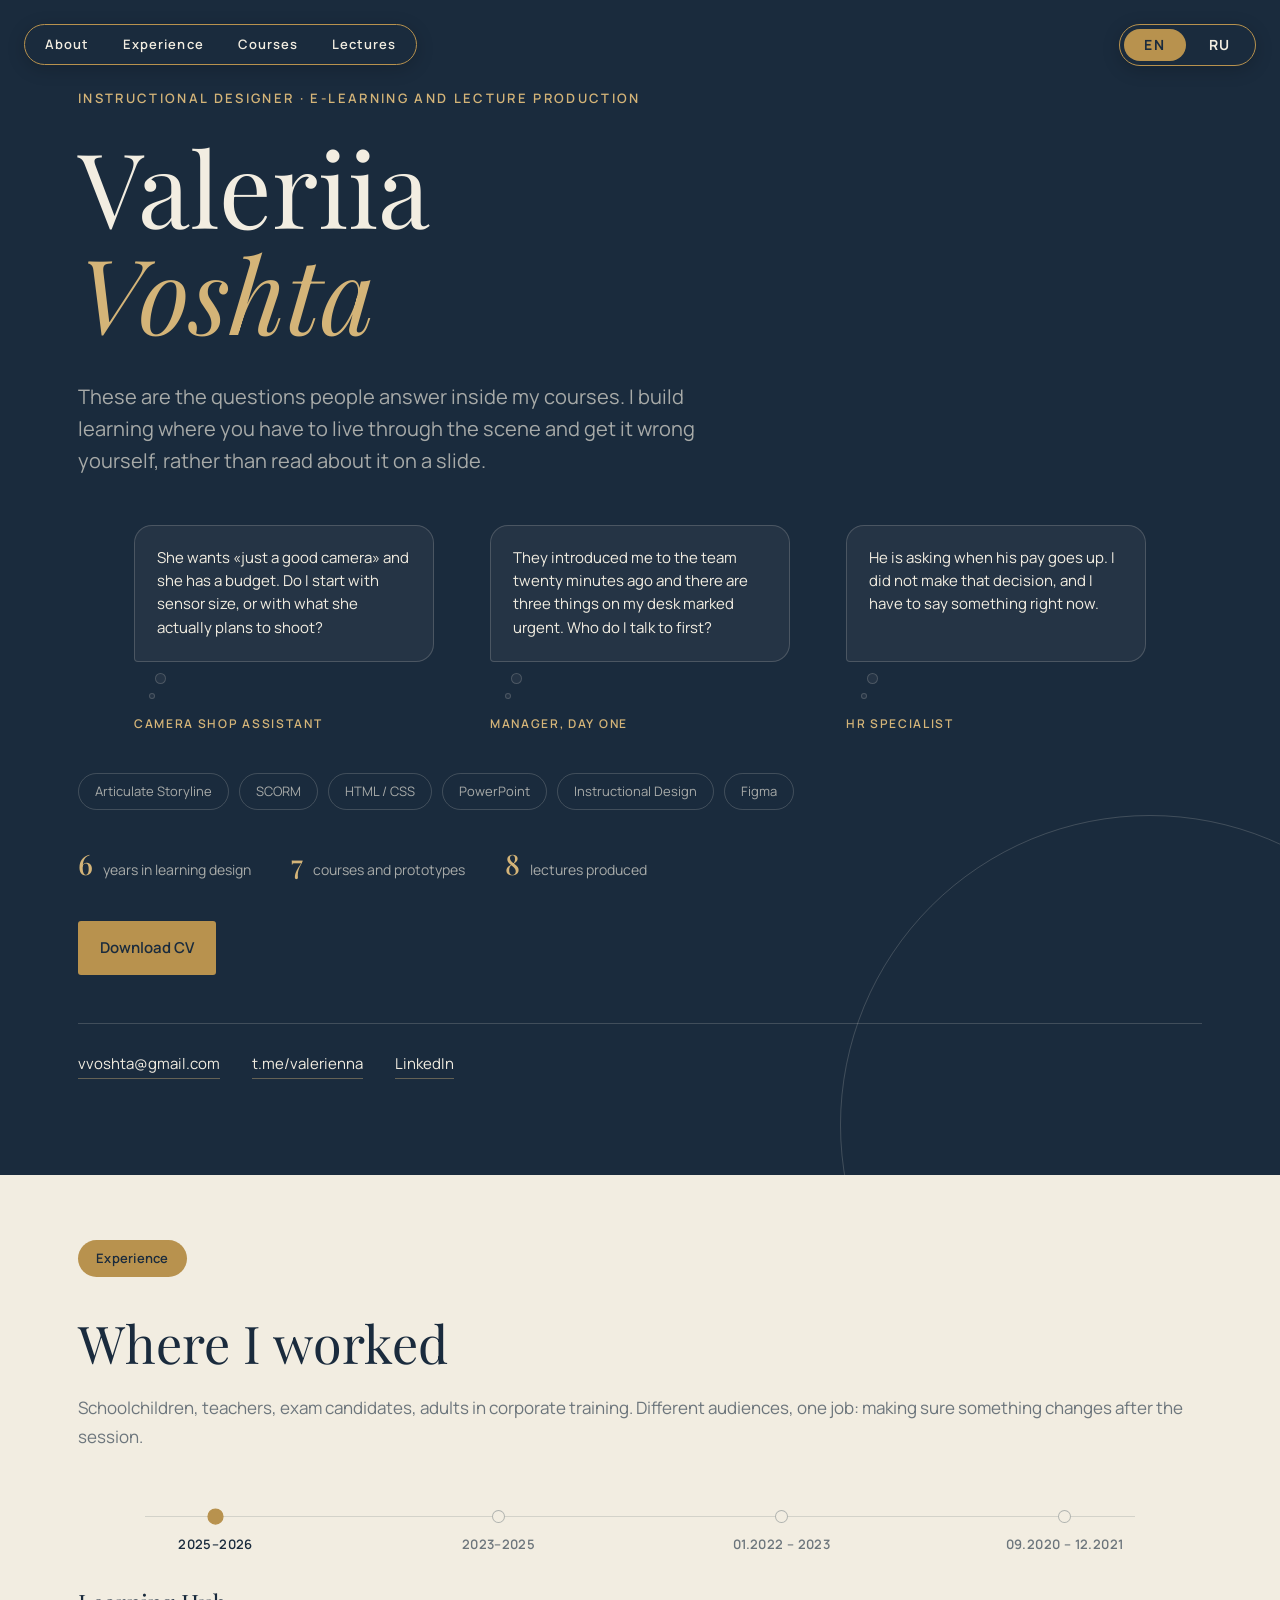
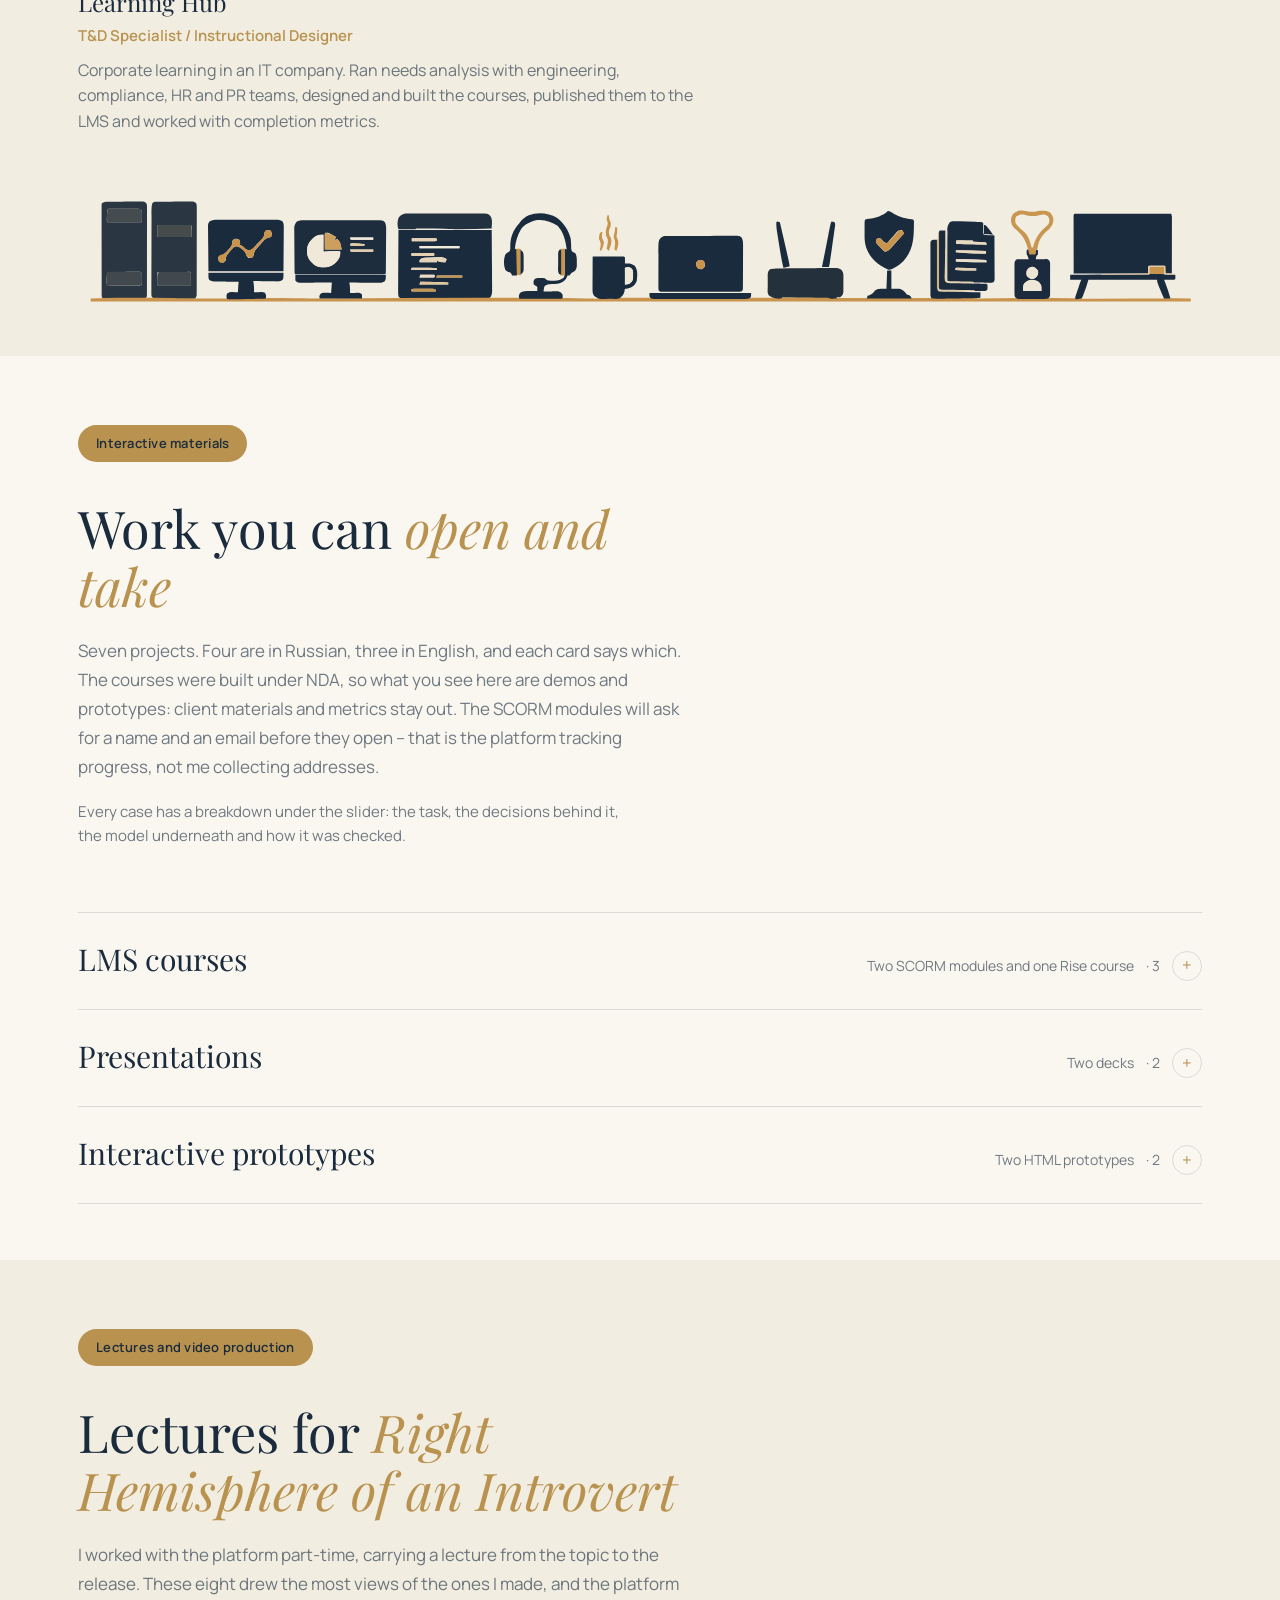
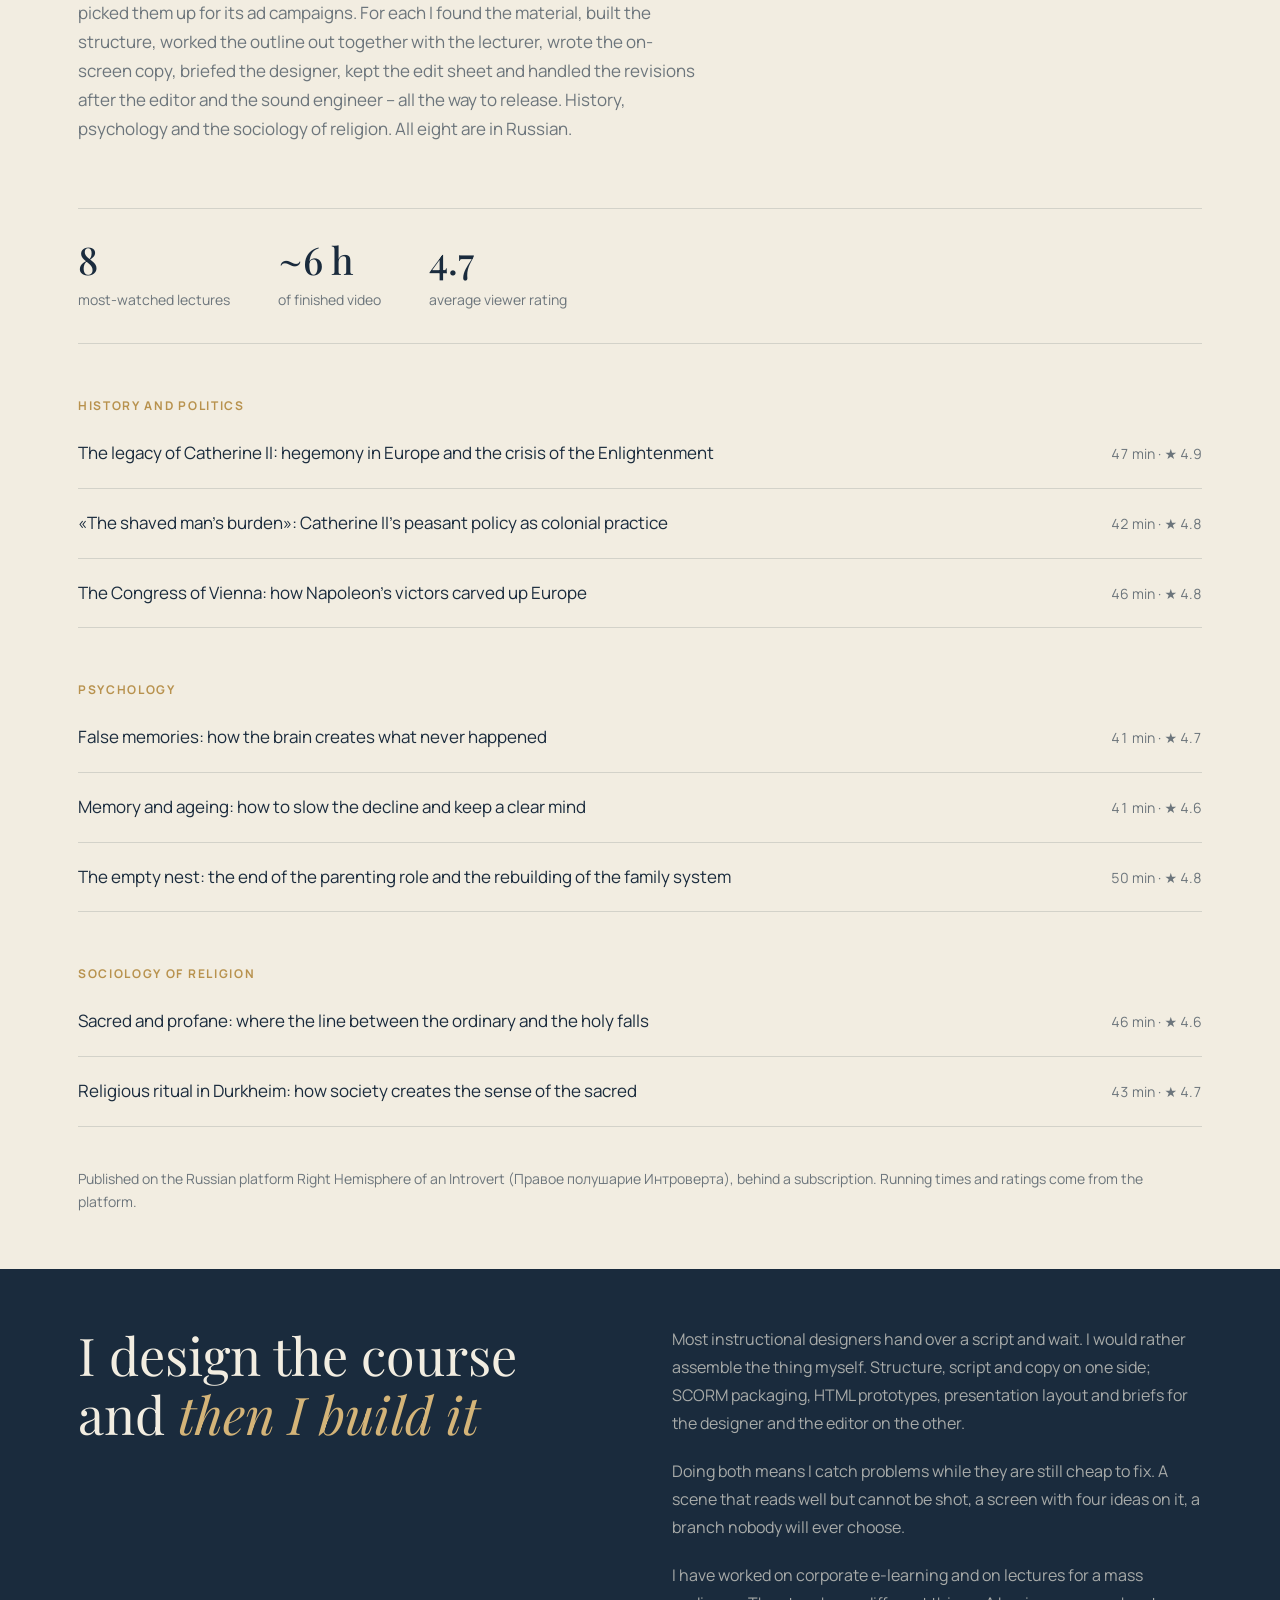
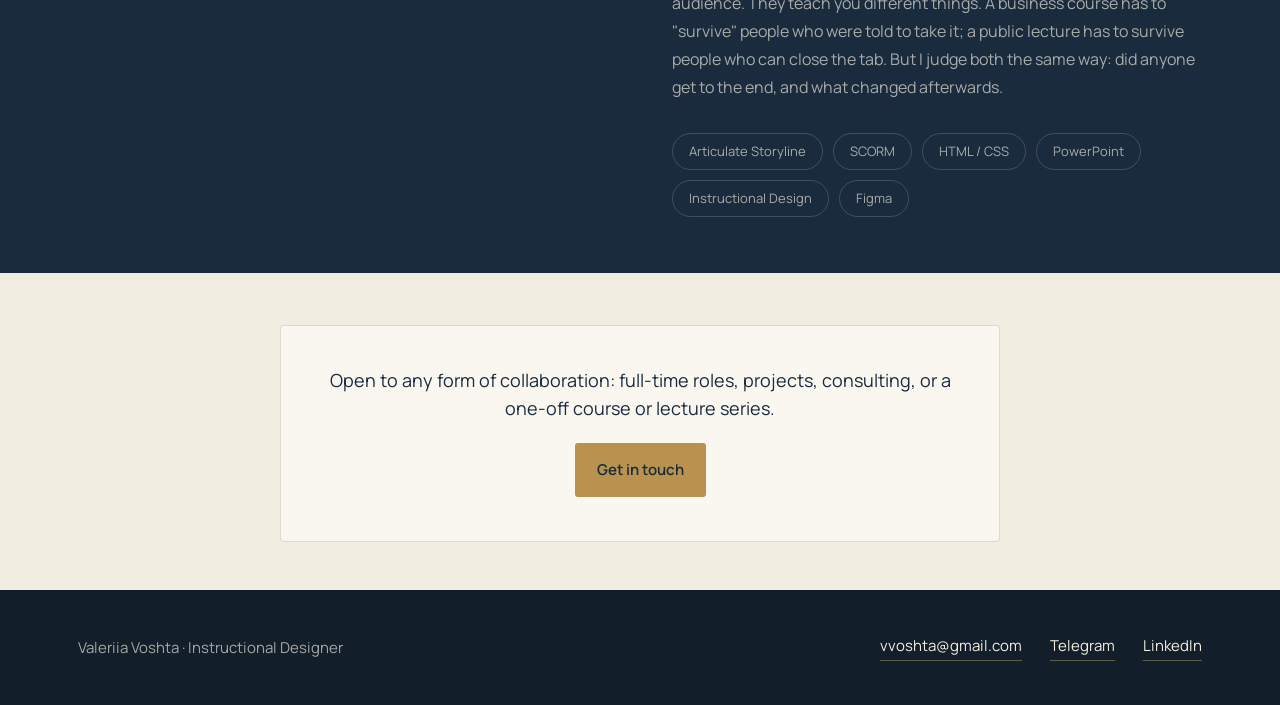
==== commit 191d1a5a: "Update index.html" ====
--- a/index.html
+++ b/index.html
@@ -1329,7 +1329,7 @@
 <li>Instructional Design</li>
 <li>Figma</li>
 </ul>
-<ul class="hero__figures"><li><b>7</b><span data-i18n="t259">years in learning design</span></li><li><b>7</b><span data-i18n="t260">courses and prototypes</span></li><li><b>8</b><span data-i18n="t261">lectures produced</span></li></ul>
+<ul class="hero__figures"><li><b>6</b><span data-i18n="t259">years in learning design</span></li><li><b>7</b><span data-i18n="t260">courses and prototypes</span></li><li><b>8</b><span data-i18n="t261">lectures produced</span></li></ul>
 <div class="hero__actions"><a class="btn hero__cv" download="Valeriia-Voshta-CV.pdf" href="cv.pdf"><span data-i18n="t90">Download CV</span></a></div>
 <div class="hero__contacts">
 <a href="mailto:vvoshta@gmail.com">vvoshta@gmail.com</a>
@@ -2260,4 +2260,4 @@
   });
 })();
 </script>
-</body></html>+</body></html>
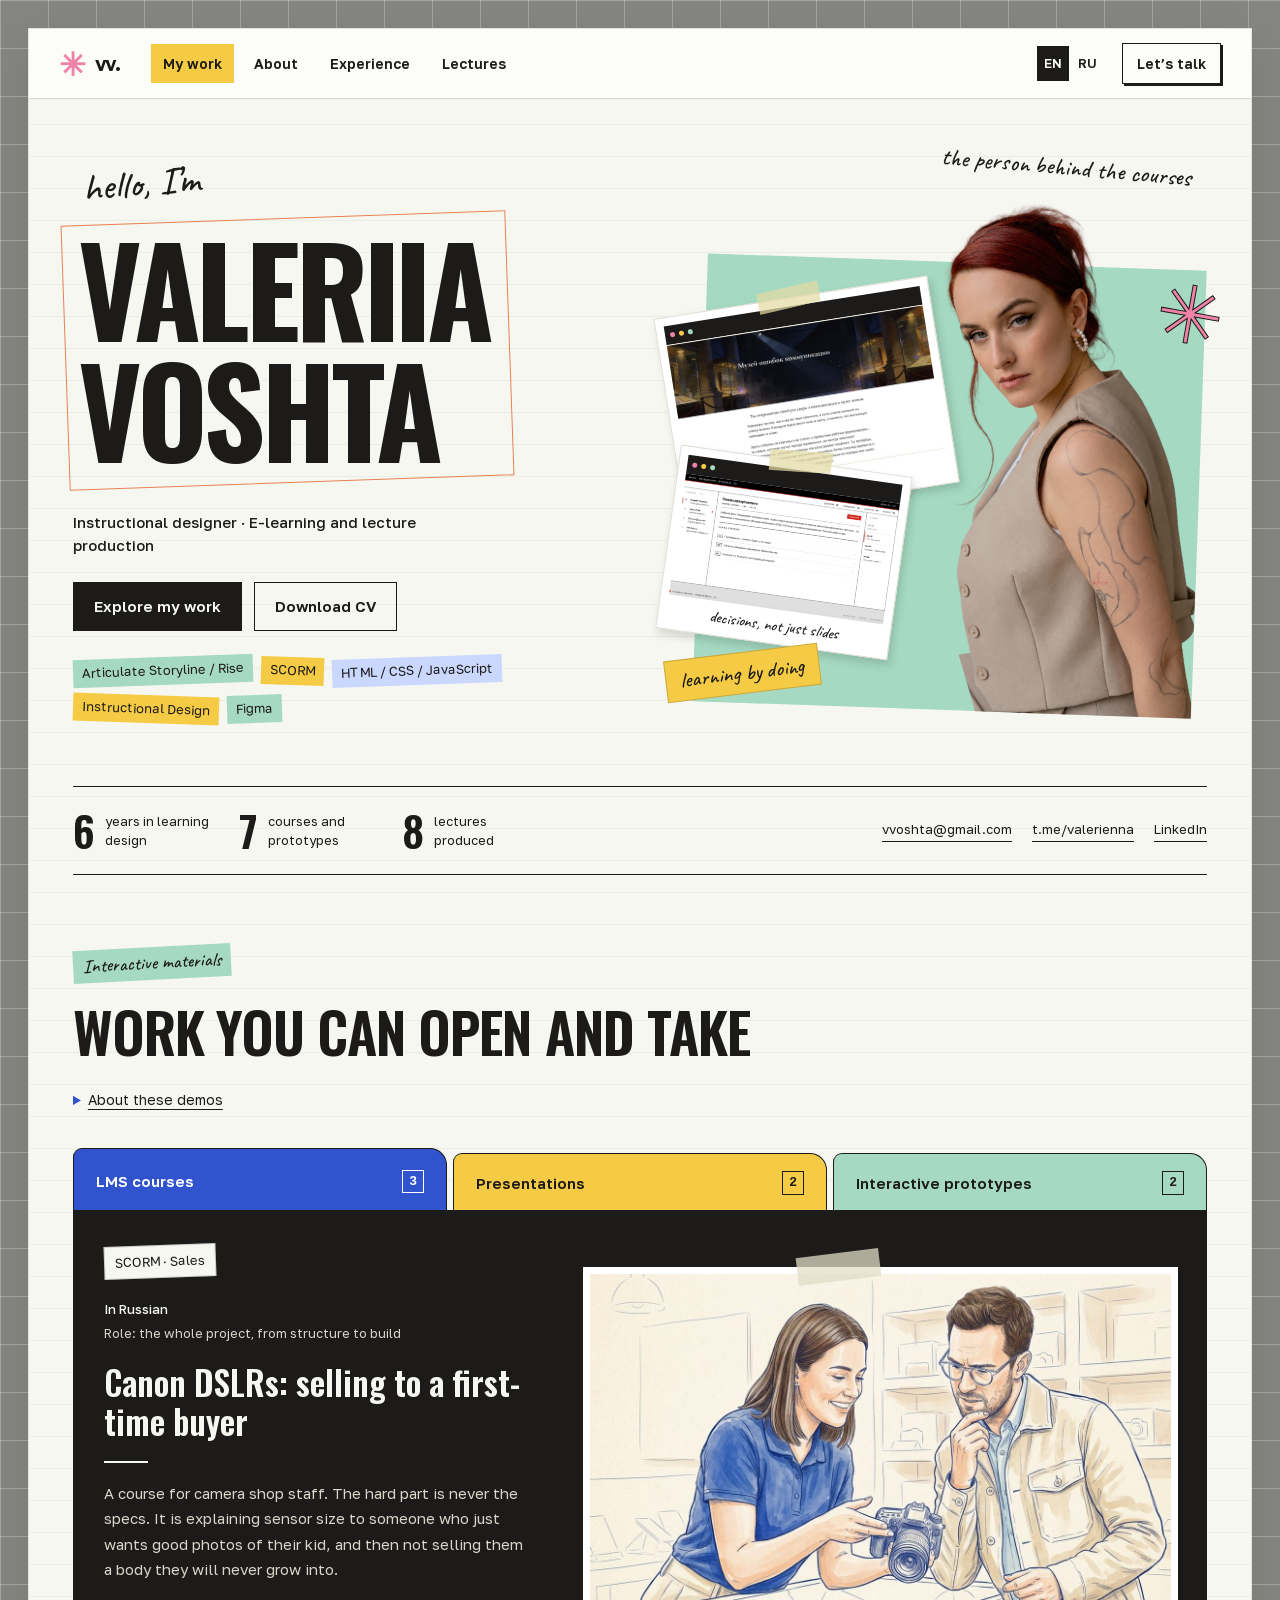
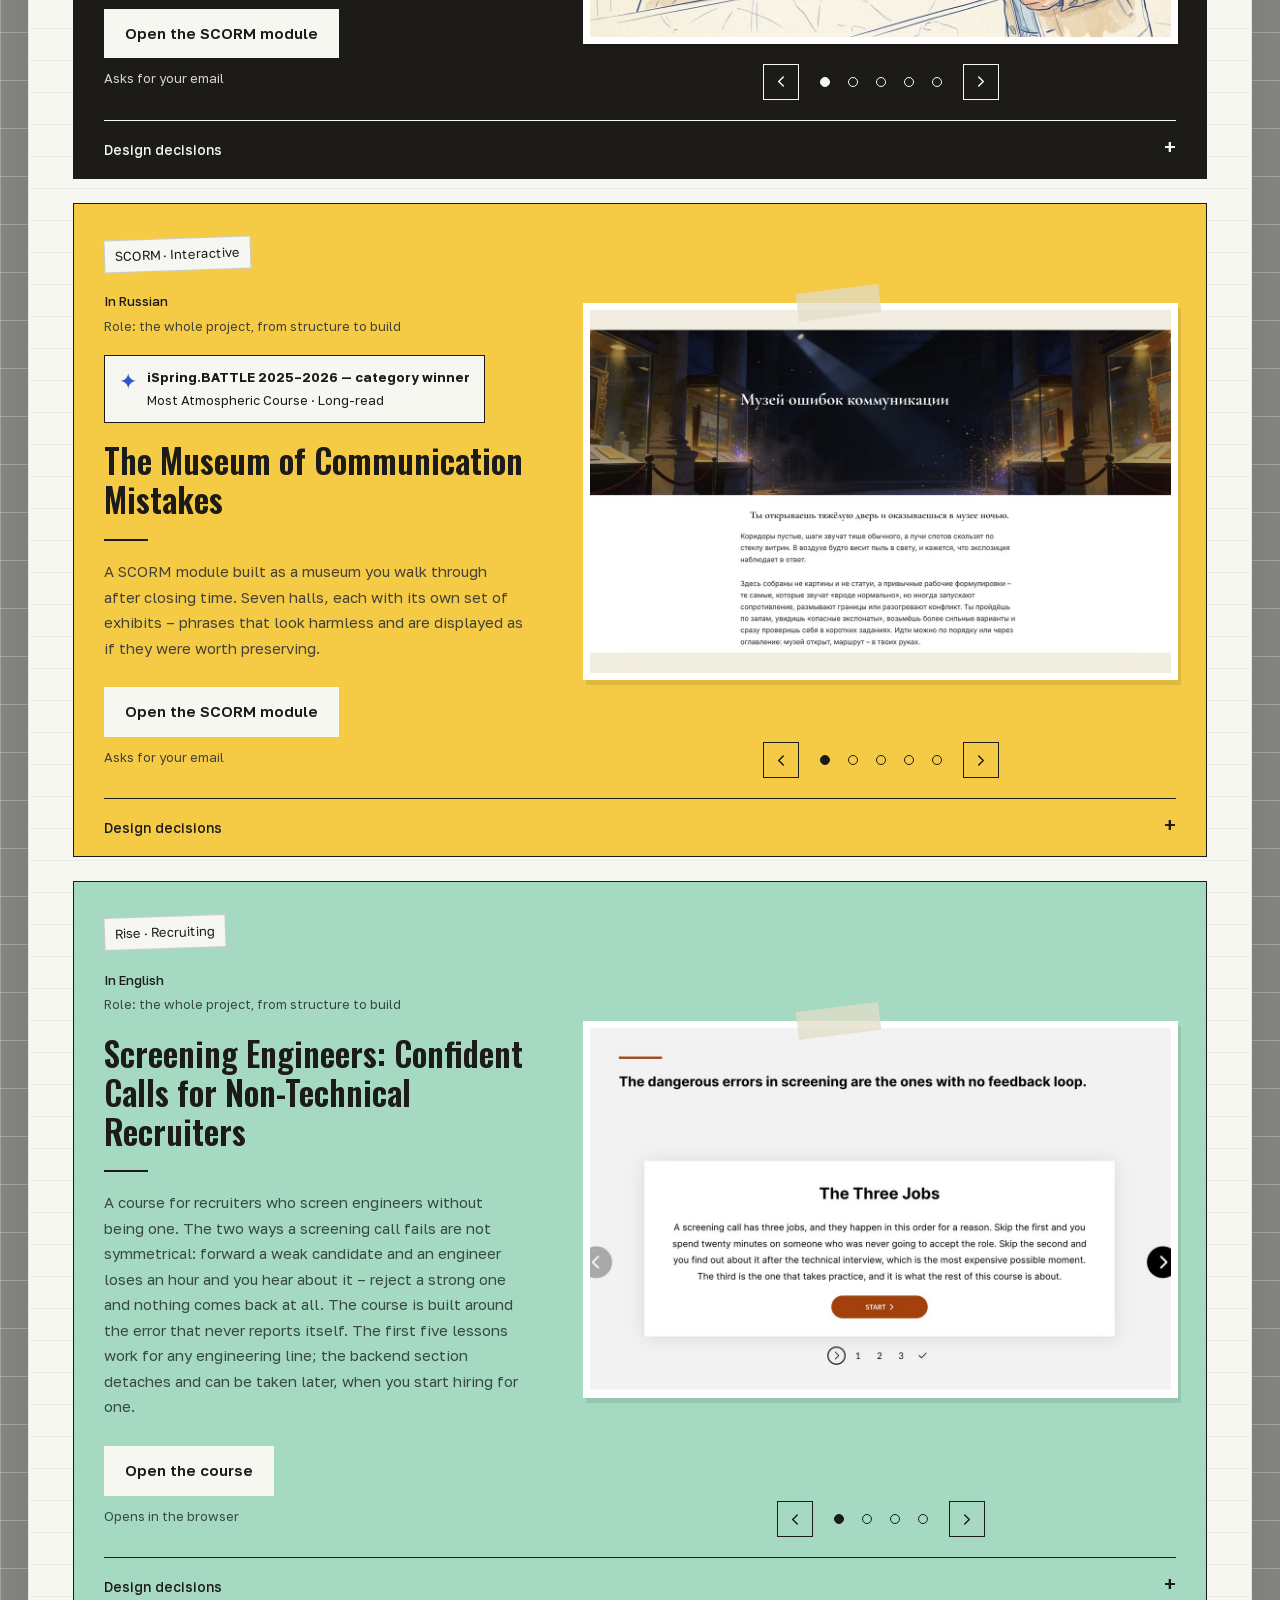
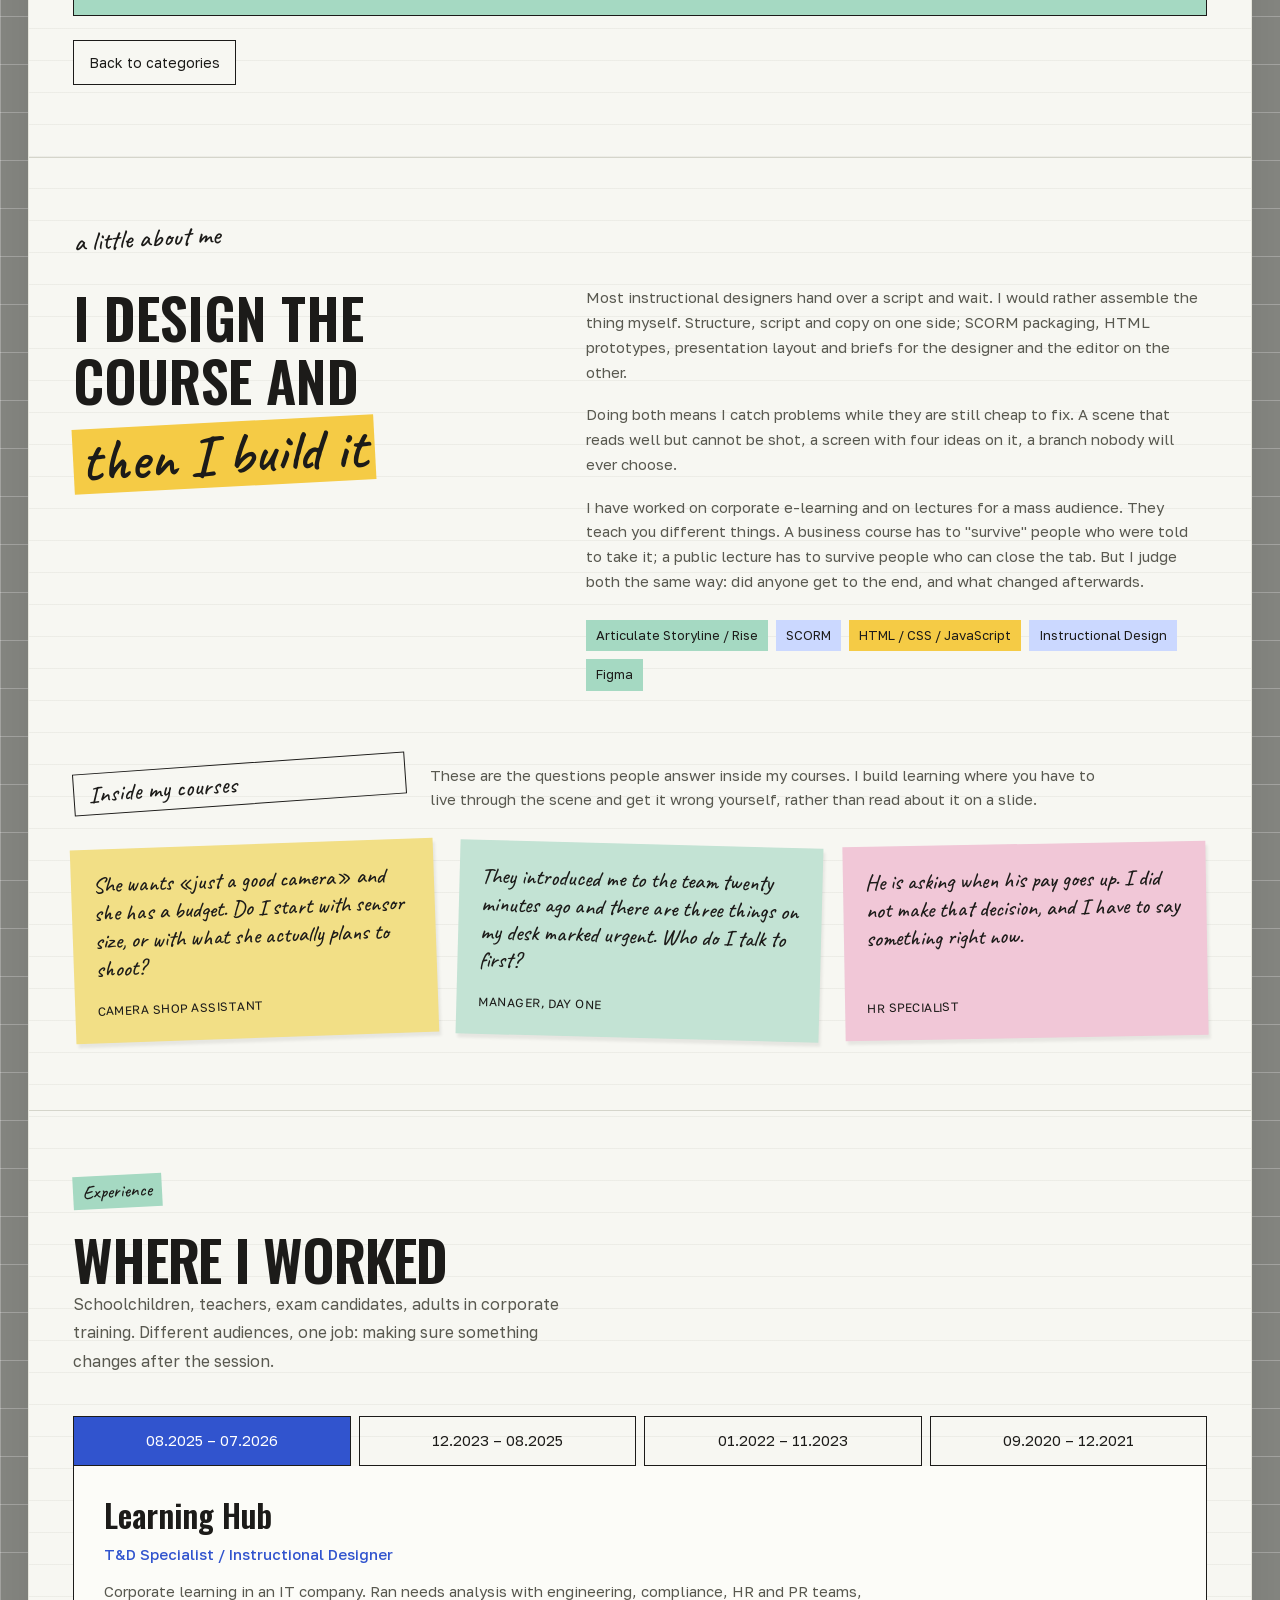
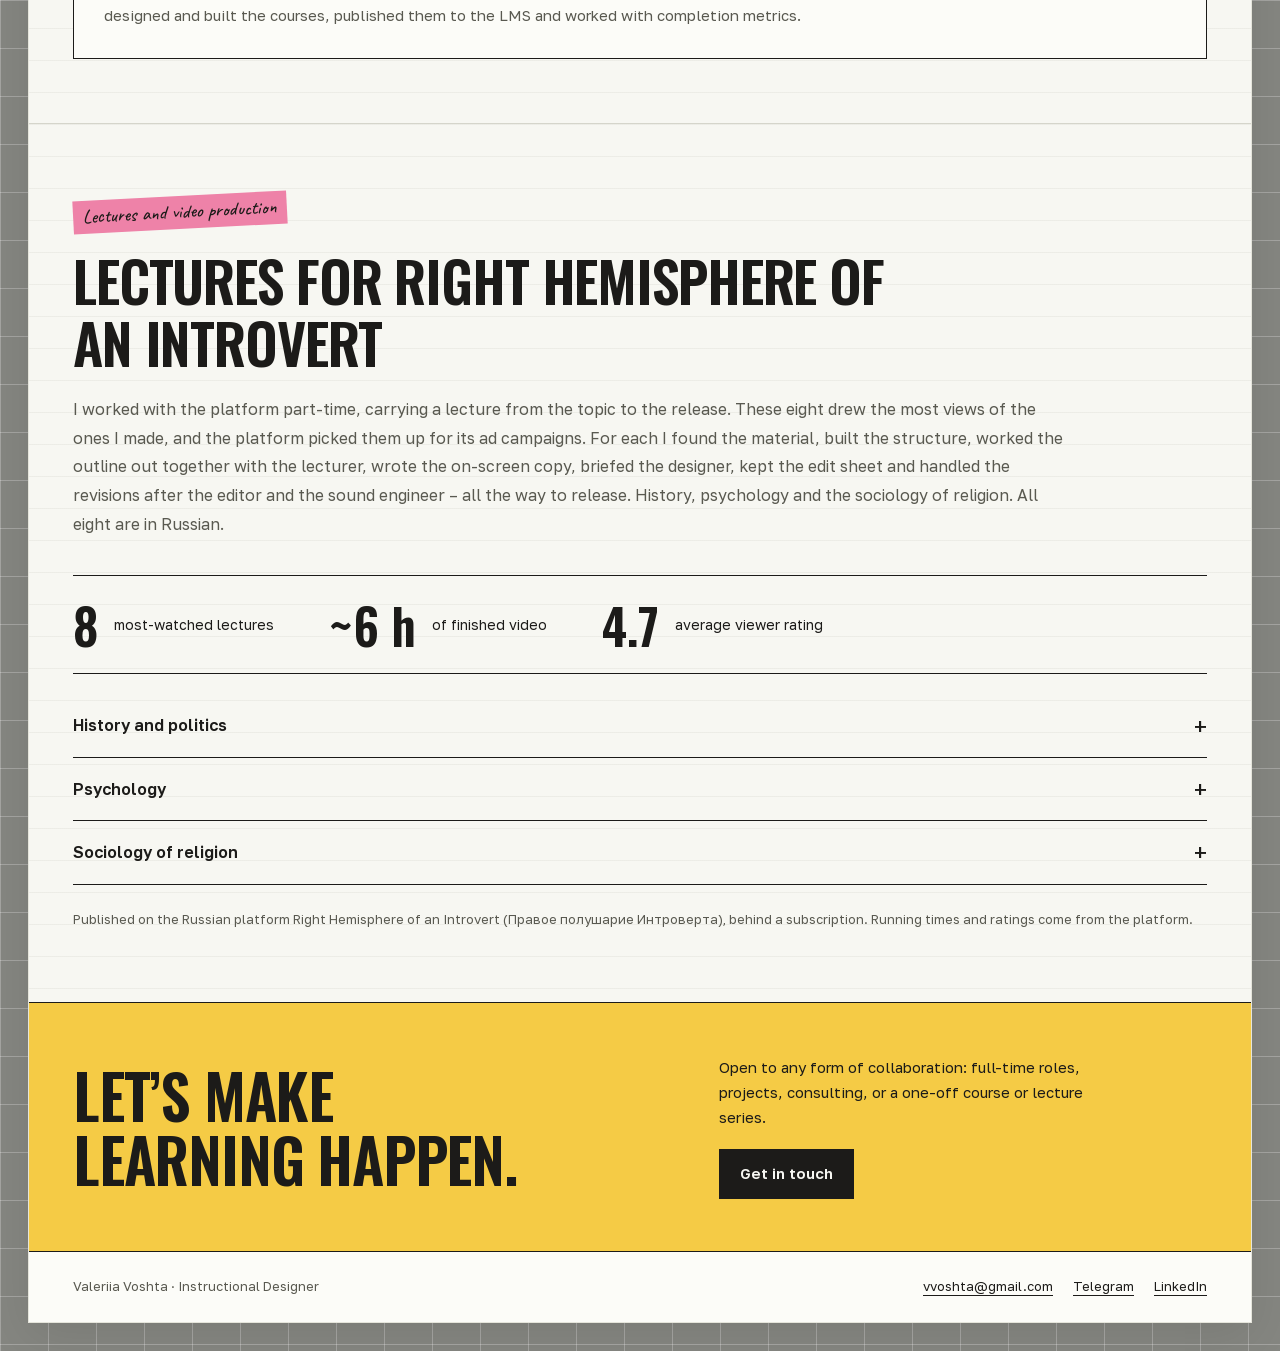
==== commit 967d26f1: "Add files via upload" ====
--- a/index.html
+++ b/index.html
@@ -7,8 +7,8 @@
 <title>Valeriia Voshta · Instructional Designer</title>
 <meta content="Валерия Вошта" name="author"/>
 <meta content="Portfolio of Valeriia Voshta: SCORM modules, HTML prototypes, dialogue simulations and scripts for online lectures." name="description"/>
-<meta content="#1A2B3D" name="theme-color"/>
-<link href="data:image/svg+xml,%3Csvg%20xmlns='http://www.w3.org/2000/svg'%20viewBox='0%200%2064%2064'%3E%3Crect%20width='64'%20height='64'%20rx='12'%20fill='%231A2B3D'/%3E%3Ctext%20x='32'%20y='44'%20font-family='Georgia,serif'%20font-size='34'%20text-anchor='middle'%20fill='%23C8934B'%3EV%3C/text%3E%3C/svg%3E" rel="icon" type="image/svg+xml"/>
+<meta content="#f7f7f2" name="theme-color"/>
+<link href="favicon.svg" rel="icon" type="image/svg+xml"/>
 <meta content="website" property="og:type"/>
 <meta content="Valeriia Voshta · Instructional Designer" property="og:title"/>
 <meta content="Portfolio of Valeriia Voshta: SCORM modules, HTML prototypes, dialogue simulations and scripts for online lectures." property="og:description"/>
@@ -19,1701 +19,53 @@
 <meta content="en_US" property="og:locale"/>
 <meta content="ru_RU" property="og:locale:alternate"/>
 <meta content="summary_large_image" name="twitter:card"/>
-<link href="https://fonts.googleapis.com" rel="preconnect"/>
-<link crossorigin="" href="https://fonts.gstatic.com" rel="preconnect"/>
-<link href="https://fonts.googleapis.com/css2?family=Playfair+Display:ital,wght@0,400;0,500;1,400;1,500&amp;family=Manrope:wght@400;500;600;700&amp;display=swap" rel="stylesheet"/>
-<style>
-/* ===================== токены ===================== */
-
-:root {
-  --ink:        #1A2B3D;
-  --ink-deep:   #121E2A;
-  --gold:       #B8924E;
-  --gold-soft:  #D4B478;
-  --cream:      #FAF7F0;
-  --cream-warm: #F2EDE1;
-
-  --on-dark:        #F2EDE1;
-  --on-dark-muted:  rgba(242, 237, 225, 0.66);
-  --on-light-muted: rgba(26, 43, 61, 0.62);
-  --line-light:     rgba(26, 43, 61, 0.14);
-  --line-dark:      rgba(242, 237, 225, 0.18);
-
-  --display: "Playfair Display", Georgia, "Times New Roman", serif;
-  --body:    "Manrope", -apple-system, "Segoe UI", system-ui, sans-serif;
-
-  --wrap: 1180px;
-}
-
-/* ===================== база ===================== */
-
-*, *::before, *::after { box-sizing: border-box; }
-
-html { scroll-behavior: smooth; }
-
-body {
-  margin: 0;
-  background: var(--cream);
-  color: var(--ink);
-  font-family: var(--body);
-  font-size: 16px;
-  line-height: 1.6;
-  -webkit-font-smoothing: antialiased;
-}
-
-img { display: block; max-width: 100%; height: auto; }
-
-a { color: inherit; }
-
-:focus-visible {
-  outline: 2px solid var(--gold);
-  outline-offset: 4px;
-}
-
-.wrap {
-  width: 100%;
-  max-width: var(--wrap);
-  margin: 0 auto;
-  padding: 0 28px;
-}
-
-.eyebrow {
-  display: inline-block;
-  padding: 8px 18px;
-  border-radius: 999px;
-  background: var(--gold);
-  color: var(--ink);
-  font-size: 0.8125rem;
-  font-weight: 600;
-  letter-spacing: 0.02em;
-}
-
-/* ===================== hero ===================== */
-
-.hero {
-  background: var(--ink);
-  color: var(--on-dark);
-  padding: 88px 0 96px;
-  position: relative;
-  overflow: hidden;
-}
-
-.hero::after {
-  content: "";
-  position: absolute;
-  right: -180px;
-  bottom: -260px;
-  width: 620px;
-  height: 620px;
-  border: 1px solid var(--line-dark);
-  border-radius: 50%;
-  pointer-events: none;
-}
-
-.hero__role {
-  font-size: 0.8125rem;
-  font-weight: 600;
-  letter-spacing: 0.18em;
-  text-transform: uppercase;
-  color: var(--gold-soft);
-  margin: 0;
-}
-
-.hero__name {
-  font-family: var(--display);
-  font-weight: 400;
-  font-size: clamp(3rem, 9vw, 6.5rem);
-  line-height: 1.02;
-  margin: 24px 0 0;
-}
-
-.hero__name em {
-  display: block;
-  font-style: italic;
-  color: var(--gold-soft);
-}
-
-.hero__lead {
-  max-width: 54ch;
-  margin: 36px 0 0;
-  font-size: clamp(1.0625rem, 1.6vw, 1.25rem);
-  line-height: 1.6;
-  color: var(--on-dark-muted);
-}
-
-.hero__scenes {
-  display: flex;
-  flex-wrap: wrap;
-  justify-content: center;
-  gap: 56px;
-  margin: 48px auto 0;
-  padding: 0;
-  list-style: none;
-}
-
-.scene {
-  flex: 0 1 300px;
-  display: flex;
-  flex-direction: column;
-  margin: 0;
-}
-
-.scene__bubble {
-  position: relative;
-  flex: 1;
-  margin: 0;
-  padding: 20px 22px 22px;
-  border: 1px solid var(--line-dark);
-  border-radius: 18px 18px 18px 4px;
-  background: rgba(242, 237, 225, 0.05);
-  font-size: 0.9375rem;
-  line-height: 1.55;
-  color: var(--on-dark);
-}
-
-.scene__bubble::before,
-.scene__bubble::after {
-  content: "";
-  position: absolute;
-  left: 20px;
-  border-radius: 50%;
-  border: 1px solid var(--line-dark);
-  background: rgba(242, 237, 225, 0.05);
-}
-
-.scene__bubble::before {
-  bottom: -23px;
-  width: 11px;
-  height: 11px;
-}
-
-.scene__bubble::after {
-  bottom: -38px;
-  width: 6px;
-  height: 6px;
-  left: 14px;
-}
-
-.scene__who {
-  display: block;
-  margin: 52px 0 0;
-  font-size: 0.75rem;
-  font-weight: 600;
-  letter-spacing: 0.14em;
-  text-transform: uppercase;
-  color: var(--gold-soft);
-}
-
-.hero__tags {
-  display: flex;
-  flex-wrap: wrap;
-  gap: 10px;
-  margin: 40px 0 0;
-  padding: 0;
-  list-style: none;
-}
-
-.hero__tags li {
-  padding: 7px 16px;
-  border: 1px solid var(--line-dark);
-  border-radius: 999px;
-  font-size: 0.8125rem;
-  color: var(--on-dark-muted);
-}
-
-.hero__contacts {
-  display: flex;
-  flex-wrap: wrap;
-  gap: 12px 32px;
-  margin: 48px 0 0;
-  padding: 28px 0 0;
-  border-top: 1px solid var(--line-dark);
-  font-size: 0.9375rem;
-}
-
-.hero__contacts a {
-  text-decoration: none;
-  border-bottom: 1px solid rgba(212, 180, 120, 0.4);
-  padding-bottom: 2px;
-  transition: color 0.2s ease, border-color 0.2s ease;
-}
-
-.hero__contacts a:hover {
-  color: var(--gold-soft);
-  border-color: var(--gold-soft);
-}
-
-/* ===================== заголовки секций ===================== */
-
-.section {
-  padding: 56px 0;
-}
-
-.section--light { background: var(--cream); }
-.section--warm  { background: var(--cream-warm); }
-
-.section__head {
-  max-width: 62ch;
-  margin-bottom: 64px;
-}
-
-.section__title {
-  font-family: var(--display);
-  font-weight: 400;
-  font-size: clamp(2rem, 4.6vw, 3.25rem);
-  line-height: 1.12;
-  margin: 24px 0 0;
-}
-
-.section__title em { font-style: italic; color: var(--gold); }
-
-.section__lead {
-  margin: 22px 0 0;
-  font-size: 1.0625rem;
-  line-height: 1.7;
-  color: var(--on-light-muted);
-}
-
-/* ===================== кейсы ===================== */
-
-.cases {
-  display: block;
-}
-
-.wg {
-  border-top: 1px solid var(--line-light);
-}
-
-.wg:last-of-type { border-bottom: 1px solid var(--line-light); }
-
-.wg__summary {
-  list-style: none;
-  cursor: pointer;
-  display: flex;
-  align-items: baseline;
-  justify-content: space-between;
-  gap: 16px 28px;
-  flex-wrap: wrap;
-  padding: 28px 0;
-  transition: color 0.2s ease;
-}
-
-.wg__summary::-webkit-details-marker { display: none; }
-.wg__summary:hover { color: var(--gold); }
-
-.wg__name {
-  font-family: var(--display);
-  font-size: clamp(1.375rem, 2.4vw, 1.875rem);
-  line-height: 1.2;
-}
-
-.wg__meta {
-  display: flex;
-  align-items: center;
-  gap: 12px;
-  font-size: 0.875rem;
-  color: var(--on-light-muted);
-}
-
-.wg__meta::after {
-  content: "+";
-  display: inline-flex;
-  align-items: center;
-  justify-content: center;
-  width: 30px;
-  height: 30px;
-  border: 1px solid var(--line-light);
-  border-radius: 50%;
-  font-size: 1.05rem;
-  line-height: 1;
-  color: var(--gold);
-}
-
-.wg[open] .wg__meta::after { content: "\2013"; }
-.wg__summary:hover .wg__meta { color: var(--gold); }
-
-.wg__back {
-  display: inline-flex;
-  align-items: center;
-  gap: 9px;
-  margin-top: 8px;
-  padding: 11px 18px;
-  border: 1px solid rgba(26, 43, 61, 0.25);
-  border-radius: 3px;
-  color: var(--ink);
-  font-size: 0.8125rem;
-  font-weight: 600;
-  letter-spacing: 0.06em;
-  text-transform: uppercase;
-  text-decoration: none;
-  transition: border-color 0.2s ease, background 0.2s ease;
-}
-
-.wg__back:hover { border-color: var(--gold); background: rgba(200, 147, 75, 0.1); }
-
-.wg__body {
-  display: grid;
-  gap: 40px;
-  padding: 8px 0 48px;
-}
-
-.case {
-  display: grid;
-  grid-template-columns: minmax(300px, 400px) 1fr;
-  background: var(--ink);
-  color: var(--on-dark);
-  border-radius: 4px;
-  overflow: hidden;
-}
-
-.case__panel {
-  position: relative;
-  padding: 40px 36px 36px;
-  display: flex;
-  flex-direction: column;
-}
-
-.case__num {
-  position: absolute;
-  left: 24px;
-  bottom: -18px;
-  font-family: var(--display);
-  font-size: 8rem;
-  line-height: 1;
-  color: rgba(242, 237, 225, 0.06);
-  pointer-events: none;
-  user-select: none;
-}
-
-.case__kind {
-  align-self: flex-start;
-  padding: 7px 16px;
-  border-radius: 999px;
-  background: var(--gold);
-  color: var(--ink);
-  font-size: 0.8125rem;
-  font-weight: 600;
-}
-
-.case__lang {
-  align-self: flex-start;
-  margin-top: 18px;
-  font-size: 0.75rem;
-  font-weight: 600;
-  letter-spacing: 0.12em;
-  text-transform: uppercase;
-  color: var(--gold-soft);
-}
-
-.case__title {
-  font-family: var(--display);
-  font-style: italic;
-  font-weight: 400;
-  font-size: 1.75rem;
-  line-height: 1.2;
-  margin: 26px 0 0;
-}
-
-.case__rule {
-  width: 64px;
-  height: 1px;
-  background: var(--line-dark);
-  margin: 26px 0 0;
-}
-
-.case__text {
-  margin: 22px 0 0;
-  font-size: 0.9375rem;
-  line-height: 1.65;
-  color: var(--on-dark-muted);
-}
-
-.case__actions {
-  position: relative;
-  z-index: 1;
-  display: flex;
-  flex-direction: column;
-  gap: 12px;
-  margin-top: auto;
-  padding-top: 34px;
-}
-
-.btn {
-  display: block;
-  padding: 15px 22px;
-  border-radius: 3px;
-  background: var(--gold);
-  color: var(--ink);
-  font-size: 0.9375rem;
-  font-weight: 600;
-  text-align: center;
-  text-decoration: none;
-  transition: background 0.2s ease, transform 0.2s ease;
-}
-
-.btn:hover { background: var(--gold-soft); }
-
-.btn--ghost {
-  background: transparent;
-  color: var(--on-dark);
-  border: 1px solid var(--line-dark);
-}
-
-.btn--ghost:hover {
-  background: rgba(242, 237, 225, 0.08);
-  color: var(--on-dark);
-}
-
-.case__shot {
-  position: relative;
-  display: flex;
-  align-items: center;
-  justify-content: center;
-  background: var(--cream-warm);
-  padding: 28px 28px 52px;
-  overflow: hidden;
-}
-
-/* ---------- screenshot slider ---------- */
-
-.slider__view {
-  flex: 1 1 100%;
-  min-width: 0;
-  overflow: hidden;
-}
-
-.slider__track {
-  display: flex;
-  width: 100%;
-  transition: transform 0.45s cubic-bezier(0.4, 0, 0.2, 1);
-}
-
-.slider__slide {
-  flex: 0 0 100%;
-  display: flex;
-  align-items: center;
-  justify-content: center;
-}
-
-.slider__nav {
-  position: absolute;
-  left: 0;
-  right: 0;
-  bottom: 10px;
-  display: flex;
-  align-items: center;
-  justify-content: center;
-  gap: 12px;
-  pointer-events: none;
-}
-
-.slider__nav > * { pointer-events: auto; }
-
-.slider__arrow {
-  appearance: none;
-  display: flex;
-  align-items: center;
-  justify-content: center;
-  cursor: pointer;
-  width: 30px;
-  height: 30px;
-  padding: 0;
-  border: 1px solid rgba(26, 43, 61, 0.18);
-  border-radius: 50%;
-  background: rgba(250, 247, 240, 0.92);
-  color: var(--ink);
-  line-height: 1;
-  transition: background 0.18s ease, border-color 0.18s ease;
-}
-.slider__chev { display: block; }
-
-.slider__arrow:hover {
-  background: var(--gold);
-  border-color: var(--gold);
-}
-
-.slider__dots {
-  display: flex;
-  align-items: center;
-  gap: 7px;
-}
-
-.slider__dot {
-  appearance: none;
-  cursor: pointer;
-  width: 8px;
-  height: 8px;
-  padding: 0;
-  border: 1px solid rgba(26, 43, 61, 0.35);
-  border-radius: 50%;
-  background: transparent;
-  transition: background 0.18s ease, border-color 0.18s ease;
-}
-
-.slider__dot.is-active {
-  background: var(--gold);
-  border-color: var(--gold);
-}
-
-.case__shot img {
-  width: 100%;
-  height: auto;
-  max-height: 100%;
-  object-fit: contain;
-  align-self: center;
-  border-radius: 2px;
-  box-shadow: 0 2px 14px rgba(26, 43, 61, 0.14);
-}
-
-/* ===================== лекции ===================== */
-
-.stats {
-  display: flex;
-  flex-wrap: wrap;
-  gap: 48px;
-  margin: 0 0 8px;
-  padding: 32px 0;
-  border-top: 1px solid var(--line-light);
-  border-bottom: 1px solid var(--line-light);
-}
-
-.stat b {
-  display: block;
-  font-family: var(--display);
-  font-weight: 500;
-  font-size: 2.375rem;
-  line-height: 1;
-}
-
-.stat > span {
-  display: block;
-  margin-top: 10px;
-  font-size: 0.875rem;
-  color: var(--on-light-muted);
-}
-
-.group { margin-top: 52px; }
-
-.group__name {
-  margin: 0 0 4px;
-  font-size: 0.75rem;
-  font-weight: 700;
-  letter-spacing: 0.14em;
-  text-transform: uppercase;
-  color: var(--gold);
-}
-
-.lectures-list {
-  list-style: none;
-  margin: 0;
-  padding: 0;
-}
-
-.lectures-list li { border-bottom: 1px solid var(--line-light); }
-
-.lecture {
-  display: flex;
-  flex-wrap: wrap;
-  align-items: baseline;
-  justify-content: space-between;
-  gap: 6px 32px;
-  padding: 22px 0;
-  text-decoration: none;
-  transition: color 0.2s ease, padding-left 0.2s ease;
-}
-
-.lecture:hover,
-.lecture:focus-visible {
-  color: var(--gold);
-  padding-left: 12px;
-}
-
-.lecture__name {
-  flex: 1 1 22ch;
-  font-size: 1.0625rem;
-  line-height: 1.45;
-}
-
-.lecture__meta {
-  flex: 0 0 auto;
-  font-size: 0.875rem;
-  font-variant-numeric: tabular-nums;
-  color: var(--on-light-muted);
-  white-space: nowrap;
-}
-
-.lecture:hover .lecture__meta,
-.lecture:focus-visible .lecture__meta { color: var(--gold); }
-
-.note {
-  margin: 40px 0 0;
-  font-size: 0.875rem;
-  line-height: 1.65;
-  color: var(--on-light-muted);
-}
-
-/* ===================== о себе / подвал ===================== */
-
-.about {
-  background: var(--ink);
-  color: var(--on-dark);
-  padding: 56px 0;
-}
-
-.about__title {
-  font-family: var(--display);
-  font-weight: 400;
-  font-size: clamp(2rem, 4.6vw, 3.25rem);
-  line-height: 1.14;
-  margin: 0;
-  max-width: 18ch;
-}
-
-.about__title em { font-style: italic; color: var(--gold-soft); }
-
-.about__grid {
-  display: grid;
-  grid-template-columns: 1fr 1fr;
-  gap: 64px;
-  align-items: start;
-}
-
-.about__text p {
-  margin: 0 0 20px;
-  color: var(--on-dark-muted);
-  line-height: 1.75;
-}
-
-.about__text p:last-child { margin-bottom: 0; }
-
-.skills {
-  display: flex;
-  flex-wrap: wrap;
-  gap: 10px;
-  margin: 32px 0 0;
-  padding: 0;
-  list-style: none;
-}
-
-.skills li {
-  padding: 7px 16px;
-  border: 1px solid var(--line-dark);
-  border-radius: 999px;
-  font-size: 0.8125rem;
-  color: var(--on-dark-muted);
-}
-
-.footer {
-  background: var(--ink-deep);
-  color: var(--on-dark);
-  padding: 44px 0;
-}
-
-.footer__inner {
-  display: flex;
-  flex-wrap: wrap;
-  gap: 16px 32px;
-  align-items: center;
-  justify-content: space-between;
-  font-size: 0.9375rem;
-}
-
-.footer__links {
-  display: flex;
-  flex-wrap: wrap;
-  gap: 12px 28px;
-}
-
-.footer a {
-  text-decoration: none;
-  border-bottom: 1px solid rgba(212, 180, 120, 0.4);
-  padding-bottom: 2px;
-  transition: color 0.2s ease, border-color 0.2s ease;
-}
-
-.footer a:hover { color: var(--gold-soft); border-color: var(--gold-soft); }
-
-.footer__name { color: var(--on-dark-muted); }
-
-/* ===================== появление ===================== */
-
-.reveal {
-  opacity: 0;
-  transform: translateY(18px);
-  transition: opacity 0.7s ease, transform 0.7s ease;
-}
-
-.reveal.is-in {
-  opacity: 1;
-  transform: none;
-}
-
-/* ===================== адаптив ===================== */
-
-@media (max-width: 900px) {
-  .hero__scenes { flex-direction: column; gap: 12px; max-width: 46ch; }
-  .scene { flex: 0 0 auto; }
-  .scene__who { margin-top: 48px; }
-  .case { grid-template-columns: 1fr; }
-  .case__shot { order: -1; padding: 20px 20px 44px; }
-  .about__grid { grid-template-columns: 1fr; gap: 36px; }
-}
-
-@media (max-width: 620px) {
-  .wrap { padding: 0 20px; }
-  .hero { padding: 64px 0 72px; }
-  .hero__scenes { gap: 16px; }
-  .scene__bubble { padding: 18px 18px 20px; font-size: 0.9rem; }
-  .section, .about { padding: 40px 0; }
-  .section__head { margin-bottom: 44px; }
-  .case__panel { padding: 32px 26px 30px; }
-  .stats { gap: 28px 40px; }
-  .stat b { font-size: 1.875rem; }
-}
-
-@media (prefers-reduced-motion: reduce) {
-  html { scroll-behavior: auto; }
-  .reveal { opacity: 1; transform: none; transition: none; }
-  .lecture, .btn { transition: none; }
-  .lecture:hover { padding-left: 0; }
-}
-
-@media print {
-  .hero, .about, .case, .footer { background: #fff !important; color: #1A2B3D !important; }
-  .case__shot { display: none; }
-  .scene__bubble { background: #fff !important; border-color: #ccc !important; color: #333 !important; }
-  .scene__who { color: #666 !important; }
-  .case { break-inside: avoid; border: 1px solid #ccc; }
-  .case__text, .about__text p, .hero__lead { color: #333 !important; }
-  .reveal { opacity: 1; transform: none; }
-  details.deep { display: block !important; }
-  .wg > .wg__body { display: block !important; }
-  .wg__meta::after { display: none !important; }
-  details.deep > .deep__body { display: block !important; }
-  .deep__close, .sitenav, .langswitch, .totop, .wg__back { display: none !important; }
-  .deep__text, .deep__thesis { color: #333 !important; }
-}
-
-
-.deep__close {
-  display: inline-flex; align-items: center; gap: 8px;
-  margin: 26px 0 0; padding: 11px 18px;
-  border: 1px solid rgba(26, 43, 61, 0.25); border-radius: 3px;
-  background: transparent; color: var(--ink);
-  font-family: inherit; font-size: 0.8125rem; font-weight: 600;
-  letter-spacing: 0.06em; text-transform: uppercase; cursor: pointer;
-  transition: border-color 0.2s ease, background 0.2s ease;
-}
-.deep__close:hover { border-color: var(--gold); background: rgba(200, 147, 75, 0.1); }
-.deep__close:focus-visible { outline: 2px solid var(--gold); outline-offset: 2px; }
-
-.sitenav {
-  position: fixed; top: 24px; left: 24px; z-index: 200;
-  display: flex; gap: 2px; padding: 4px;
-  border: 1px solid var(--gold); border-radius: 999px;
-  background: var(--ink); box-shadow: 0 4px 18px rgba(0, 0, 0, 0.18);
-}
-.sitenav__link {
-  padding: 9px 16px; border-radius: 999px;
-  color: var(--cream-warm); text-decoration: none;
-  font-size: 0.8125rem; font-weight: 600; letter-spacing: 0.08em; line-height: 1;
-  transition: background 0.18s ease, color 0.18s ease;
-}
-.sitenav__link:hover { background: var(--gold); color: var(--ink); }
-.sitenav__link:focus-visible { outline: 2px solid var(--gold); outline-offset: 2px; }
-@media (max-width: 720px) { .sitenav { display: none; } }
-.case__tie {
-  align-self: flex-start; margin-top: 6px;
-  font-size: 0.75rem; font-weight: 600; letter-spacing: 0.04em;
-  color: rgba(242, 237, 225, 0.55);
-}
-@media print { .sitenav { display: none; } }
-html { scroll-behavior: smooth; }
-
-.sr-only {
-  position: absolute; width: 1px; height: 1px;
-  margin: -1px; padding: 0; overflow: hidden;
-  clip: rect(0, 0, 0, 0); white-space: nowrap; border: 0;
-}
-
-.cta {
-  display: flex; flex-direction: column; align-items: center; gap: 20px;
-  max-width: 720px; margin: 0 auto;
-  padding: 40px 40px 44px;
-  background: var(--cream);
-  border: 1px solid var(--line-light); border-radius: 4px;
-  text-align: center;
-}
-.cta__text { font-size: 1.125rem; line-height: 1.6; color: var(--ink); margin: 0; }
-.cta__btn { display: inline-block; }
-@media (max-width: 620px) { .cta { padding: 30px 22px 32px; } }
-.cta__section { padding: 52px 0 48px; }
-@media (max-width: 620px) { .cta__section { padding: 44px 0 40px; } }
-
-.hero__actions { margin: 40px 0 0; }
-.hero__cv { display: inline-block; }
-.case__actions { flex-wrap: wrap; align-items: center; gap: 14px; }
-.case__access {
-  font-size: 0.75rem; letter-spacing: 0.04em;
-  color: rgba(242, 237, 225, 0.55);
-}
-
-.works__hint { max-width: 62ch; margin: 18px 0 8px; font-size: 0.9375rem; color: var(--on-light-muted); }
-.hero__figures {
-  display: flex; flex-wrap: wrap; gap: 14px 40px;
-  margin: 40px 0 0; padding: 0; list-style: none;
-}
-.hero__figures li { display: flex; align-items: baseline; gap: 10px; font-size: 0.875rem; color: var(--on-dark-muted); }
-.hero__figures b { font-family: var(--display); font-weight: 500; font-size: 1.75rem; color: var(--gold-soft); line-height: 1; }
-.totop {
-  position: fixed; right: 24px; bottom: 24px; z-index: 190;
-  width: 46px; height: 46px; padding: 0;
-  border: 1px solid var(--gold); border-radius: 999px;
-  background: var(--ink); color: var(--cream-warm);
-  font-size: 1rem; cursor: pointer;
-  opacity: 0; pointer-events: none; transform: translateY(8px);
-  transition: opacity 0.2s ease, transform 0.2s ease;
-}
-.totop.is-on { opacity: 1; pointer-events: auto; transform: none; }
-.totop:hover { background: var(--gold); color: var(--ink); }
-
-.skiplink {
-  position: absolute; left: 24px; top: -60px; z-index: 300;
-  padding: 12px 20px; border-radius: 999px;
-  background: var(--gold); color: var(--ink);
-  font-size: 0.8125rem; font-weight: 600; text-decoration: none;
-  transition: top 0.16s ease;
-}
-.skiplink:focus { top: 24px; }
-/* ===================== language switcher ===================== */
-.langswitch {
-  position: fixed;
-  top: 24px;
-  right: 24px;
-  z-index: 200;
-  display: flex;
-  gap: 3px;
-  padding: 4px;
-  border: 1px solid var(--gold);
-  border-radius: 999px;
-  background: var(--ink);
-  box-shadow: 0 4px 18px rgba(0, 0, 0, 0.18);
-}
-
-.langswitch__btn {
-  appearance: none;
-  border: 0;
-  cursor: pointer;
-  padding: 9px 20px;
-  border-radius: 999px;
-  background: transparent;
-  color: var(--cream-warm);
-  font-family: inherit;
-  font-size: 0.875rem;
-  font-weight: 700;
-  letter-spacing: 0.12em;
-  line-height: 1;
-  transition: background 0.18s ease, color 0.18s ease;
-}
-
-.langswitch__btn:hover { color: var(--gold-soft); }
-.langswitch__btn.is-active { background: var(--gold); color: var(--ink); }
-
-@media (max-width: 620px) {
-  .langswitch { top: 14px; right: 14px; }
-  .langswitch__btn { padding: 7px 15px; font-size: 0.8125rem; }
-}
-
-@media print { .langswitch, .slider__nav { display: none !important; } }
-
-/* ===================== опыт ===================== */
-.exp { padding: 52px 0; background: var(--cream-warm); }
-
-.jobs { list-style: none; margin: 40px 0 0; padding: 0; }
-
-.job {
-  display: grid;
-  grid-template-columns: 120px minmax(160px, 1fr) 1.4fr;
-  gap: 16px;
-  align-items: baseline;
-  padding: 16px 0;
-  border-top: 1px solid var(--line-light);
-}
-
-.job:last-child { border-bottom: 1px solid var(--line-light); }
-
-.job__years {
-  font-size: 0.8125rem;
-  font-weight: 600;
-  letter-spacing: 0.04em;
-  color: var(--gold);
-}
-
-.job__org { font-weight: 600; }
-
-.job__role { color: var(--on-light-muted); font-size: 0.9375rem; }
-
-.exp__actions { margin-top: 34px; }
-
-.exp__actions .btn {
-  display: inline-block;
-  padding: 13px 26px;
-}
-
-@media (max-width: 620px) {
-  .exp { padding: 38px 0; }
-  .job { grid-template-columns: 1fr; gap: 4px; }
-}
-
-/* ===================== интерактивная шкала опыта ===================== */
-.tl { margin-top: 44px; }
-
-.tl__track {
-  position: relative;
-  display: flex;
-  justify-content: space-between;
-  gap: 8px;
-  padding-top: 14px;
-}
-
-.tl__track::before {
-  content: "";
-  position: absolute;
-  left: 6%;
-  right: 6%;
-  top: 20px;
-  height: 1px;
-  background: var(--line-light);
-}
-
-.tl__node {
-  position: relative;
-  appearance: none;
-  border: 0;
-  background: none;
-  cursor: pointer;
-  padding: 0;
-  display: flex;
-  flex-direction: column;
-  align-items: center;
-  gap: 12px;
-  flex: 1;
-  font-family: inherit;
-}
-
-.tl__dot {
-  width: 13px;
-  height: 13px;
-  border-radius: 50%;
-  background: var(--cream-warm);
-  border: 1.5px solid rgba(26, 43, 61, 0.3);
-  transition: background 0.2s ease, border-color 0.2s ease, transform 0.2s ease;
-}
-
-.tl__node:hover .tl__dot { border-color: var(--gold); }
-
-.tl__node.is-active .tl__dot {
-  background: var(--gold);
-  border-color: var(--gold);
-  transform: scale(1.25);
-}
-
-.tl__years {
-  font-size: 0.8125rem;
-  font-weight: 600;
-  letter-spacing: 0.03em;
-  color: var(--on-light-muted);
-  transition: color 0.2s ease;
-}
-
-.tl__node.is-active .tl__years { color: var(--ink); }
-
-.tl__panels {
-  display: grid;
-  margin-top: 30px;
-}
-
-.tl__panels > * { grid-area: 1 / 1; }
-
-.tl__panel {
-  opacity: 0;
-  transform: translateY(6px);
-  pointer-events: none;
-  transition: opacity 0.28s ease, transform 0.28s ease;
-}
-
-.tl__panel.is-active { opacity: 1; transform: none; pointer-events: auto; }
-
-.tl__org {
-  font-family: var(--display);
-  font-size: 1.5rem;
-  margin: 0 0 2px;
-}
-
-.tl__role {
-  margin: 0 0 10px;
-  font-size: 0.9375rem;
-  color: var(--gold);
-  font-weight: 600;
-}
-
-.tl__note {
-  margin: 0;
-  max-width: 62ch;
-  color: var(--on-light-muted);
-}
-
-.tl__sky {
-  position: relative;
-  width: 100%;
-  aspect-ratio: 1603 / 199;
-  margin: 30px auto 0;
-}
-
-.sky {
-  position: absolute;
-  inset: 0;
-  opacity: 0;
-  transition: opacity 0.45s ease;
-}
-
-.sky.is-active { opacity: 1; }
-
-.sky__svg { width: 100%; height: 100%; display: block; object-fit: contain; }
-
-.sky { display: flex; align-items: flex-end; }
-
-@media (max-width: 620px) {
-  .tl__years { font-size: 0.6875rem; }
-  .tl__org { font-size: 1.25rem; }
-  .tl__sky { margin-top: 20px; }
-}
-
-@media print { .tl__sky { display: none; } }
-
-/* ===================== разбор решений ===================== */
-.deep__summary {
-  list-style: none;
-  cursor: pointer;
-  padding: 14px 0 0;
-  font-size: 0.8125rem;
-  font-weight: 700;
-  letter-spacing: 0.1em;
-  text-transform: uppercase;
-  color: var(--gold-soft);
-  display: flex;
-  align-items: center;
-  gap: 9px;
-}
-
-.deep__summary::-webkit-details-marker { display: none; }
-
-.deep__summary::after {
-  content: "+";
-  font-size: 1.05rem;
-  font-weight: 400;
-  line-height: 1;
-  transition: transform 0.2s ease;
-}
-
-.deep[open] .deep__summary::after { content: "\2013"; }
-
-.deep__label {
-  margin: 16px 0 6px;
-  font-size: 0.75rem;
-  font-weight: 700;
-  letter-spacing: 0.12em;
-  text-transform: uppercase;
-  color: var(--on-dark-muted);
-}
-
-.deep__body > .deep__label:first-child { margin-top: 0; }
-
-.deep__item { margin-bottom: 12px; }
-
-.deep__thesis { margin: 0 0 3px; font-weight: 700; }
-
-.deep__text { margin: 0; font-size: 0.9375rem; line-height: 1.6; color: var(--on-dark-muted); }
-
-/* ---------- разбор решений ---------- */
-.deep {
-  grid-column: 1 / -1;
-  border-top: 1px solid var(--line-dark);
-  padding: 0 36px;
-}
-
-.deep[open] { padding-bottom: 0; }
-
-.deep__summary {
-  padding: 18px 0;
-  color: var(--gold-soft);
-}
-
-.deep__summary:hover { color: var(--gold); }
-
-/* тело разворачивается светлой полосой во всю ширину карточки */
-.deep__body {
-  margin: 0 -36px;
-  padding: 28px 36px 34px;
-  background: var(--cream);
-  color: var(--ink);
-}
-
-.deep__label { color: var(--on-light-muted); }
-
-.deep__text { color: var(--on-light-muted); }
-
-.deep__thesis { color: var(--ink); }
-
-.deep__cap { color: var(--on-light-muted); }
-
-.matrix th,
-.matrix td { border-bottom: 1px solid var(--line-light); }
-
-.matrix thead th { color: var(--on-light-muted); }
-
-.matrix .m--down { color: rgba(26, 43, 61, 0.55); }
-
-.matrix .m--flat { color: rgba(26, 43, 61, 0.22); }
-
-.flow__t, .br__t, .br__o { fill: var(--ink); }
-
-.flow__s, .br__s, .br__c { fill: var(--on-light-muted); }
-
-@media (max-width: 900px) {
-  .deep { padding: 0 24px; }
-  .deep__body { margin: 0 -24px; padding: 22px 24px 26px; }
-}
-
-/* ---------- схемы внутри разбора ---------- */
-.deep__fig { margin: 22px 0 0; }
-
-.deep__cap {
-  margin-top: 10px;
-  text-align: center;
-  font-size: 0.8125rem;
-  color: var(--on-light-muted);
-}
-
-.matrix { width: 100%; border-collapse: collapse; font-size: 0.875rem; }
-
-.matrix th,
-.matrix td { padding: 9px 10px; border-bottom: 1px solid var(--line-light); text-align: center; }
-
-.matrix thead th {
-  font-size: 0.6875rem;
-  font-weight: 700;
-  letter-spacing: 0.1em;
-  text-transform: uppercase;
-  color: var(--on-light-muted);
-}
-
-.matrix tbody th {
-  text-align: left;
-  font-weight: 600;
-  white-space: nowrap;
-}
-
-.matrix .m { font-size: 0.75rem; }
-.matrix .m--up { color: var(--gold); }
-.matrix .m--down { color: rgba(26, 43, 61, 0.6); }
-.matrix .m--flat { color: rgba(26, 43, 61, 0.25); }
-
-.flow { width: 100%; height: auto; display: block; }
-.flow__t { fill: var(--ink); font-size: 15px; font-weight: 600; text-anchor: middle; }
-.flow__s { fill: rgba(26, 43, 61, 0.62); font-size: 13px; text-anchor: middle; }
-
-@media (max-width: 620px) {
-  .matrix { font-size: 0.8125rem; }
-  .matrix th, .matrix td { padding: 7px 4px; }
-  .matrix tbody th { white-space: normal; }
-}
-
-/* ---------- схема ветвления ---------- */
-.branch { width: 100%; height: auto; display: block; }
-.br__t { fill: var(--ink); font-size: 14px; font-weight: 700; }
-.br__s { fill: var(--on-light-muted); font-size: 12.5px; }
-.br__o { fill: var(--ink); font-size: 13.5px; font-weight: 600; }
-.br__c { fill: var(--on-light-muted); font-size: 12px; }
-.br__n { fill: var(--ink); font-size: 12px; font-weight: 700; }
-
-@media (max-width: 620px) { .br__t, .br__o { font-size: 15px; } .br__s, .br__c { font-size: 13px; } }
-
-.viewer {
-  position: fixed; inset: 0; z-index: 400;
-  display: flex; align-items: center; justify-content: center;
-  padding: 16px; background: rgba(18, 30, 42, 0.94);
-  overflow: auto; -webkit-overflow-scrolling: touch;
-}
-.viewer[hidden] { display: none; }
-.viewer__img { max-width: none; width: 200%; height: auto; }
-@media (min-width: 621px) { .viewer__img { width: auto; max-width: 100%; max-height: 92vh; } }
-.viewer__close {
-  position: fixed; top: 14px; right: 14px; z-index: 401;
-  width: 44px; height: 44px; padding: 0;
-  display: flex; align-items: center; justify-content: center;
-  border: 1px solid var(--gold); border-radius: 50%;
-  background: var(--ink); color: var(--cream-warm);
-  font-size: 1.5rem; line-height: 1; cursor: pointer;
-}
-.slider__slide img { cursor: zoom-in; }
-@media (max-width: 620px) {
-  .slider__arrow { width: 44px; height: 44px; }
-  .slider__dot { width: 10px; height: 10px; position: relative; }
-  .slider__dot::after { content: ""; position: absolute; inset: -12px; }
-  .slider__dots { gap: 12px; }
-  .slider__nav { bottom: 6px; gap: 10px; }
-  .case__shot { padding: 20px 16px 58px; }
-  .hero { padding: 44px 0 52px; }
-  .hero__lead { margin-top: 26px; }
-  .hero__scenes { gap: 14px; margin-top: 32px; }
-  .hero__tags { margin-top: 28px; }
-  .hero__figures { margin-top: 28px; gap: 12px 28px; }
-  .hero__actions { margin-top: 28px; }
-  .hero__contacts { margin-top: 32px; padding-top: 20px; }
-  .section, .about { padding: 34px 0; }
-  .exp { padding: 32px 0; }
-  .section__head { margin-bottom: 30px; }
-  .case__panel { padding: 26px 22px 26px; }
-  .stats { padding: 22px 0; }
-  .skills { margin-top: 22px; }
-  .lecture { padding: 16px 0; }
-  .footer { padding: 30px 0; }
-  .cta__section { padding: 36px 0 34px; }
-  .cta { padding: 26px 20px 28px; gap: 16px; }
-  .stats { flex-wrap: nowrap; gap: 18px; }
-  .stat { flex: 1 1 0; min-width: 0; }
-  .stat b { font-size: 1.5rem; }
-  .stat > span { margin-top: 8px; font-size: 0.75rem; line-height: 1.35; }
-  .deep { padding: 0 28px; }
-  .deep__body { margin: 0 -28px; padding: 22px 28px 26px; }
-  .deep__summary {
-    position: sticky; top: 0; z-index: 3;
-    margin: 0 -28px; padding: 12px 28px;
-    background: var(--ink-deep);
-  }
-}
-</style>
 <script type="application/ld+json">{"@context": "https://schema.org", "@type": "Person", "name": "Valeriia Voshta", "jobTitle": "Instructional Designer", "email": "mailto:vvoshta@gmail.com", "knowsAbout": ["Instructional design", "E-learning", "SCORM", "Articulate Storyline", "Dialogue simulations", "Lecture production"], "sameAs": ["https://www.linkedin.com/in/valeriia-voshta-30a825373"], "url": "https://vvoshta.github.io/"}</script>
-</head>
-<body><a class="skiplink" href="#experience"><span data-i18n="t262">Skip to content</span></a><nav aria-label="Sections" class="sitenav"><a class="sitenav__link" href="#hero"><span data-i18n="t223">About</span></a><a class="sitenav__link" href="#experience"><span data-i18n="t220">Experience</span></a><a class="sitenav__link" href="#works"><span data-i18n="t221">Courses</span></a><a class="sitenav__link" href="#lectures"><span data-i18n="t222">Lectures</span></a></nav><div aria-label="Language / Язык" class="langswitch" role="group"><button class="langswitch__btn is-active" data-setlang="en" type="button">EN</button><button class="langswitch__btn" data-setlang="ru" type="button">RU</button></div>
-<!-- ============ HERO ============ -->
-<header class="hero" id="hero">
-<div class="wrap">
-<p class="hero__role"><span data-i18n="t1">Instructional designer · E-learning and lecture production</span></p>
-<h1 class="hero__name"><span data-i18n="t2">Valeriia</span><em><span data-i18n="t3">Voshta</span></em></h1>
-<p class="hero__lead">
-<span data-i18n="t4">These are the questions people answer inside my courses. I build learning
-      where you have to live through the scene and get it wrong yourself, rather
-      than read about it on a slide.</span>
-</p>
-<ul class="hero__scenes">
-<li class="scene">
-<p class="scene__bubble"><span data-i18n="t5">She wants «just a good camera» and she has a budget. Do I start with sensor size, or with what she actually plans to shoot?</span></p>
-<span class="scene__who"><span data-i18n="t6">Camera shop assistant</span></span>
-</li>
-<li class="scene">
-<p class="scene__bubble"><span data-i18n="t7">They introduced me to the team twenty minutes ago and there are three things on my desk marked urgent. Who do I talk to first?</span></p>
-<span class="scene__who"><span data-i18n="t8">Manager, day one</span></span>
-</li>
-<li class="scene">
-<p class="scene__bubble"><span data-i18n="t9">He is asking when his pay goes up. I did not make that decision, and I have to say something right now.</span></p>
-<span class="scene__who"><span data-i18n="t10">HR specialist</span></span>
-</li>
-</ul>
+<link href="fonts.css" rel="stylesheet"/><link href="style.css" rel="stylesheet"/></head>
+<body><a class="skiplink" href="#works"><span data-i18n="t262">Skip to content</span></a><div class="paper"><div class="topbar">
+<a aria-label="Valeriia Voshta" class="wordmark" href="#hero"><span aria-hidden="true" class="wordmark__flower">✳</span> vv.</a>
+<nav aria-label="Sections" class="sitenav">
+<a class="sitenav__link is-active" href="#works"><span data-en="My work" data-ru="Проекты">My work</span></a>
+<a class="sitenav__link" href="#about"><span data-i18n="t223">About</span></a>
+<a class="sitenav__link" href="#experience"><span data-i18n="t220">Experience</span></a>
+<a class="sitenav__link" href="#lectures"><span data-i18n="t222">Lectures</span></a>
+</nav><div class="topbar__right"><div aria-label="Language / Язык" class="langswitch" role="group"><button class="langswitch__btn is-active" data-setlang="en" type="button">EN</button><button class="langswitch__btn" data-setlang="ru" type="button">RU</button></div><a class="contact-link" href="mailto:vvoshta@gmail.com"><span class="" data-en="Let’s talk" data-ru="Обсудим проект">Let’s talk</span></a></div></div><header class="hero" id="hero"><div class="wrap">
+<div class="hero__layout"><div class="hero__intro">
+<p class="handnote hero__hello" data-en="hello, I’m" data-ru="привет, я">hello, I’m</p>
+<div class="hero__namebox"><h1 class="hero__name"><span data-i18n="t2">Valeriia</span><em><span data-i18n="t3">Voshta</span></em></h1></div>
+<div class="hero__rolebox"><p class="hero__role"><span data-i18n="t1">Instructional designer · E-learning and lecture production</span></p></div>
+<div class="hero__actions"><a class="btn" href="#works"><span data-en="Explore my work" data-ru="Посмотреть проекты">Explore my work</span></a><a class="btn hero__cv" download="Valeriia-Voshta-CV.pdf" href="cv.pdf"><span data-i18n="t90">Download CV</span></a></div>
 <ul class="hero__tags">
-<li>Articulate Storyline</li>
+<li>Articulate Storyline / Rise</li>
 <li>SCORM</li>
-<li>HTML / CSS</li>
-<li>PowerPoint</li>
+<li>HTML / CSS / JavaScript</li>
 <li>Instructional Design</li>
 <li>Figma</li>
-</ul>
-<ul class="hero__figures"><li><b>6</b><span data-i18n="t259">years in learning design</span></li><li><b>7</b><span data-i18n="t260">courses and prototypes</span></li><li><b>8</b><span data-i18n="t261">lectures produced</span></li></ul>
-<div class="hero__actions"><a class="btn hero__cv" download="Valeriia-Voshta-CV.pdf" href="cv.pdf"><span data-i18n="t90">Download CV</span></a></div>
-<div class="hero__contacts">
+</ul></div>
+<div aria-label="Valeriia Voshta and project previews / Валерия Вошта и примеры работ" class="hero__collage hero__collage--portrait"><div aria-hidden="true" class="portrait-paper"></div>
+<span class="collage__note handnote" data-en="the person behind the courses" data-ru="автор этих курсов">the person behind the courses</span>
+<a class="scrap scrap--back" href="#wg-1"><div class="scrap__bar"><span></span><span></span><span></span></div><img alt="The Museum of Communication Mistakes course preview" height="720" src="img/shot-17.jpg" width="1280"/><span class="scrap__caption" data-en="courses with a story" data-ru="курсы с историей">courses with a story</span></a><div class="portrait-crop"><div class="hero__portrait"><img alt="Валерия Вошта / Valeriia Voshta" decoding="async" fetchpriority="high" height="1536" src="img/valeriia-cutout.png" width="1024"/><span aria-hidden="true" class="portrait-head-anchor"></span></div></div>
+<a class="scrap scrap--front" href="#wg-3"><div class="scrap__bar"><span></span><span></span><span></span></div><img alt="First Day management simulation preview" height="720" src="img/shot-25.jpg" width="1280"/><span class="scrap__caption" data-en="decisions, not just slides" data-ru="решения, а не только слайды">decisions, not just slides</span></a>
+<span aria-hidden="true" class="collage__sticker">✳</span>
+<span class="collage__label" data-en="learning by doing" data-ru="учиться на практике">learning by doing</span>
+</div></div><div class="hero__bottom"><ul class="hero__figures"><li><b>6</b><span data-i18n="t259">years in learning design</span></li><li><b>7</b><span data-i18n="t260">courses and prototypes</span></li><li><b>8</b><span data-i18n="t261">lectures produced</span></li></ul><div class="hero__contacts">
 <a href="mailto:vvoshta@gmail.com">vvoshta@gmail.com</a>
 <a href="https://t.me/valerienna" rel="noopener" target="_blank">t.me/valerienna</a>
 <a href="https://www.linkedin.com/in/valeriia-voshta-30a825373" rel="noopener" target="_blank">LinkedIn</a>
-</div>
-</div>
-</header>
-<!-- ============ ОПЫТ ============ -->
-<section class="exp" id="experience">
+</div></div>
+</div></header><section class="section section--light" id="works">
 <div class="wrap">
-<div class="reveal">
-<p class="eyebrow"><span data-i18n="t87">Experience</span></p>
-<h2 class="section__title"><span data-i18n="t88">Where I worked</span></h2>
-<p class="section__lead"><span data-i18n="t89">Schoolchildren, teachers, exam candidates, adults in corporate training. Different audiences, one job: making sure something changes after the session.</span></p>
-<div class="tl"><div class="tl__track"><button class="tl__node is-active" type="button" data-job="0"><span class="tl__dot"></span><span class="tl__years">2025–2026</span></button><button class="tl__node" type="button" data-job="1"><span class="tl__dot"></span><span class="tl__years">2023–2025</span></button><button class="tl__node" type="button" data-job="2"><span class="tl__dot"></span><span class="tl__years">01.2022 – 2023</span></button><button class="tl__node" type="button" data-job="3"><span class="tl__dot"></span><span class="tl__years">09.2020 – 12.2021</span></button></div><div class="tl__panels"><div class="tl__panel is-active" data-panel="0"><p class="tl__org"><span data-i18n="t91">Learning Hub</span></p><p class="tl__role"><span data-i18n="t92">T&amp;D Specialist / Instructional Designer</span></p><p class="tl__note"><span data-i18n="t101">Corporate learning in an IT company. Ran needs analysis with engineering, compliance, HR and PR teams, designed and built the courses, published them to the LMS and worked with completion metrics.</span></p></div><div class="tl__panel" data-panel="1"><p class="tl__org"><span data-i18n="t93">Edvibe</span></p><p class="tl__role"><span data-i18n="t94">Methodologist &amp; Product Manager</span></p><p class="tl__note"><span data-i18n="t102">Methodologist and product manager at once: responsible both for the methodology of the product and for what the platform would ship next. Ran B2B clients and a team of external authors.</span></p></div><div class="tl__panel" data-panel="2"><p class="tl__org"><span data-i18n="t95">99 Ballov</span></p><p class="tl__role"><span data-i18n="t96">Instructional Designer</span></p><p class="tl__note"><span data-i18n="t103">Courses preparing students for the national exams: programme design, session plans for a hundred webinars, two hundred practice sets. Trained instructors on the platform method.</span></p></div><div class="tl__panel" data-panel="3"><p class="tl__org"><span data-i18n="t99">PrimaEnglish</span></p><p class="tl__role"><span data-i18n="t100">English Teacher, then Methodologist</span></p><p class="tl__note"><span data-i18n="t105">Joined as an English teacher and moved into instructional design within a year: CEFR-level curricula, lesson observations and training a team of eight.</span></p></div></div><div class="tl__sky"><div class="sky is-active" data-sky="0"><svg class="sky__svg" viewBox="0 0 1603 199" aria-hidden="true"><g transform="translate(0,30.0)">
-
-<path d="M0 0 C43.89 0 87.78 0 133 0 C133.1 15.24 133.21 30.48 133.31 46.19 C133.36 51 133.4 55.81 133.45 60.76 C133.47 66.64 133.47 66.64 133.48 69.4 C133.48 71.32 133.5 73.24 133.53 75.16 C133.56 78.07 133.57 80.98 133.57 83.9 C133.59 84.75 133.6 85.6 133.62 86.48 C133.59 90.43 133.25 92.57 131.21 96.03 C126.3 99.04 121.77 98.68 116.11 98.62 C114.91 98.62 113.71 98.63 112.47 98.63 C109.17 98.64 105.88 98.63 102.59 98.61 C99.14 98.59 95.69 98.59 92.24 98.59 C86.45 98.59 80.66 98.57 74.86 98.54 C68.17 98.51 61.48 98.5 54.78 98.5 C48.34 98.51 41.9 98.5 35.46 98.48 C32.72 98.47 29.97 98.47 27.23 98.47 C23.41 98.47 19.58 98.45 15.76 98.42 C15.19 98.42 15.19 98.42 12.31 98.43 C11.27 98.42 10.23 98.41 9.15 98.39 C8.25 98.39 7.35 98.39 6.41 98.38 C3.47 97.92 2.1 97.12 0 95 C-0.38 91.86 -0.51 89.08 -0.45 85.94 C-0.45 85 -0.46 84.05 -0.46 83.08 C-0.45 80.03 -0.42 76.98 -0.39 73.93 C-0.38 72.04 -0.38 70.16 -0.38 68.28 C-0.36 61.29 -0.3 54.3 -0.25 47.31 C-0.17 31.7 -0.08 16.09 0 0 Z M19 12 C19 13.32 19 14.64 19 16 C23.81 16.02 28.61 16.04 33.42 16.05 C35.05 16.06 36.69 16.07 38.32 16.08 C40.67 16.09 43.02 16.09 45.37 16.1 C45.73 16.1 45.73 16.1 47.59 16.11 C52.77 16.11 52.77 16.11 55 15 C54.83 14.5 54.83 14.5 54 12 C42.45 12 30.9 12 19 12 Z M30 23 C30 23.99 30 24.98 30 26 C48.81 26 67.62 26 87 26 C87 25.01 87 24.02 87 23 C68.19 23 49.38 23 30 23 Z M19 33 C18.67 33.99 18.34 34.98 18 36 C20.97 37.49 23.66 37.11 26.98 37.1 C27.66 37.1 28.35 37.09 29.05 37.09 C31.24 37.09 33.43 37.08 35.62 37.06 C37.11 37.06 38.59 37.05 40.08 37.05 C43.72 37.04 47.36 37.02 51 37 C51 35.68 51 34.36 51 33 C40.44 33 29.88 33 19 33 Z M47.94 39.25 C46.66 39.28 45.38 39.3 44.06 39.33 C42.83 39.37 41.6 39.41 40.34 39.45 C39.78 39.47 39.78 39.47 36.95 39.55 C33.73 40.04 32.26 40.67 30 43 C30 43.99 30 44.98 30 46 C38.25 46 46.5 46 55 46 C55 45.34 55 44.68 55 44 C55.34 44.16 55.34 44.16 57.06 45 C60.51 46.17 63.38 46.14 67 46 C67.66 44.68 68.32 43.36 69 42 C63.94 36.94 54.52 39.03 47.94 39.25 Z M19 54 C18.67 54.99 18.34 55.98 18 57 C30.21 57 42.42 57 55 57 C55 56.34 55 55.68 55 55 C50.56 54.14 46.37 53.88 41.85 53.9 C41.19 53.9 40.54 53.91 39.86 53.91 C37.78 53.91 35.7 53.92 33.62 53.94 C32.21 53.94 30.79 53.95 29.37 53.95 C25.91 53.96 22.46 53.98 19 54 Z M31 64 C30.67 65.32 30.34 66.64 30 68 C36.93 68 43.86 68 51 68 C51.33 67.01 51.66 66.02 52 65 C51 64 51 64 49.05 63.89 C48.63 63.89 48.63 63.89 46.53 63.9 C46.08 63.9 46.08 63.9 43.8 63.91 C42.86 63.92 41.91 63.93 40.94 63.94 C39.99 63.94 39.04 63.95 38.06 63.95 C35.71 63.96 33.35 63.98 31 64 Z M55 65 C54.67 65.99 54.34 66.98 54 68 C66.21 68 78.42 68 91 68 C91 67.01 91 66.02 91 65 C79.12 65 67.24 65 55 65 Z M31 74 C30.67 75.32 30.34 76.64 30 78 C43.53 78 57.06 78 71 78 C71 77.01 71 76.02 71 75 C64.4 74.83 64.4 74.83 31 74 Z M18 85 C18.33 85.99 18.66 86.98 19 88 C30.22 88 41.44 88 53 88 C53 87.01 53 86.02 53 85 C49.55 83.85 46.85 83.87 43.21 83.87 C42.56 83.87 41.9 83.87 41.22 83.86 C39.84 83.86 38.45 83.87 37.07 83.87 C34.94 83.87 32.82 83.87 30.69 83.86 C29.35 83.86 28 83.87 26.65 83.87 C26.04 83.87 26.04 83.87 22.93 83.87 C20 84 20 84 18 85 Z " fill="#1A2B3D" transform="translate(457,64)"/>
-<path d="M0 0 C1.02 0 2.03 0 3.08 0 C4.24 0 5.41 0 6.6 -0 C7.25 0 7.25 0 10.5 0.01 C11.86 0.01 13.22 0.01 14.58 0.01 C18.28 0.01 21.99 0.01 25.69 0.02 C29.55 0.03 33.42 0.03 37.28 0.03 C44.61 0.03 51.93 0.04 59.26 0.05 C67.59 0.06 75.93 0.07 84.26 0.07 C101.42 0.08 118.57 0.1 135.72 0.12 C137.28 3.24 136.85 6.55 136.84 9.97 C136.84 10.78 136.84 11.59 136.84 12.42 C136.84 15.11 136.83 17.79 136.82 20.47 C136.82 22.33 136.82 24.19 136.82 26.05 C136.81 30.94 136.8 35.84 136.79 40.74 C136.78 45.73 136.78 50.72 136.77 55.72 C136.76 65.52 136.74 75.32 136.72 85.12 C133.75 85.12 130.78 85.12 127.72 85.12 C127.39 81.82 127.06 78.52 126.72 75.12 C119.13 75.12 111.54 75.12 103.72 75.12 C103.39 78.42 103.06 81.72 102.72 85.12 C67.74 85.12 32.76 85.12 -3.28 85.12 C-3.3 71.28 -3.32 57.44 -3.34 43.19 C-3.35 38.81 -3.36 34.43 -3.37 29.92 C-3.37 24.6 -3.37 24.6 -3.37 22.11 C-3.38 20.36 -3.38 18.61 -3.38 16.87 C-3.39 14.23 -3.39 11.59 -3.39 8.95 C-3.4 8.16 -3.4 7.38 -3.4 6.57 C-3.39 0.18 -3.39 0.18 0 0 Z " fill="#1A2B3D" transform="translate(1423.278244972229,40.876952171325684)"/>
-<path d="M0 0 C0.46 -0 0.46 -0 2.77 -0.03 C3.78 -0.03 4.78 -0.03 5.82 -0.04 C6.35 -0.04 6.35 -0.04 9.02 -0.06 C12.53 -0.09 16.04 -0.11 19.55 -0.12 C20.74 -0.12 21.94 -0.13 23.17 -0.14 C29.5 -0.16 35.82 -0.18 42.15 -0.2 C48.7 -0.21 55.24 -0.26 61.79 -0.31 C66.81 -0.34 71.84 -0.35 76.86 -0.36 C79.27 -0.37 81.69 -0.38 84.1 -0.41 C87.47 -0.44 90.85 -0.44 94.22 -0.43 C94.72 -0.44 94.72 -0.44 97.26 -0.48 C103.93 -0.42 103.93 -0.42 107.27 2.24 C108.96 5.82 109.14 8.34 109.13 12.3 C109.14 13 109.14 13.7 109.15 14.42 C109.15 16.72 109.13 19.02 109.11 21.32 C109.11 22.92 109.11 24.53 109.11 26.13 C109.1 29.48 109.09 32.83 109.06 36.18 C109.03 40.48 109.02 44.78 109.02 49.09 C109.02 52.39 109.01 55.7 108.99 59 C108.99 60.59 108.98 62.17 108.98 63.76 C108.98 65.97 108.96 68.18 108.94 70.4 C108.94 71.03 108.94 71.03 108.92 74.21 C108.65 77.15 108.65 77.15 106.65 79.15 C104.6 79.41 104.6 79.41 102.02 79.41 C101.04 79.41 100.07 79.42 99.06 79.42 C97.99 79.42 96.91 79.42 95.8 79.41 C94.68 79.42 93.55 79.42 92.38 79.42 C88.64 79.43 84.89 79.43 81.15 79.42 C78.56 79.42 75.96 79.42 73.37 79.43 C67.93 79.43 62.49 79.42 57.05 79.41 C50.75 79.4 44.46 79.41 38.16 79.42 C32.11 79.43 26.06 79.43 20.01 79.42 C17.44 79.42 14.86 79.42 12.28 79.43 C8.68 79.43 5.09 79.42 1.49 79.41 C0.95 79.41 0.95 79.41 -1.76 79.42 C-2.74 79.42 -3.72 79.41 -4.72 79.41 C-5.57 79.41 -6.42 79.41 -7.3 79.41 C-9.35 79.15 -9.35 79.15 -11.35 77.15 C-11.6 74.54 -11.6 74.54 -11.59 71.18 C-11.6 69.92 -11.6 68.67 -11.6 67.37 C-11.6 66 -11.59 64.62 -11.58 63.24 C-11.58 61.83 -11.58 60.41 -11.58 59 C-11.58 56.03 -11.57 53.07 -11.56 50.1 C-11.54 46.31 -11.54 42.53 -11.54 38.74 C-11.54 35.82 -11.53 32.9 -11.52 29.97 C-11.52 28.58 -11.52 27.19 -11.52 25.79 C-11.5 6.59 -11.5 6.59 -8.41 2.72 C-5.4 0.43 -3.73 0.03 0 0 Z M44.4 35.28 C42.65 37.15 42.65 37.15 42.15 40.09 C42.65 43.15 42.65 43.15 44.27 45.59 C46.65 47.15 46.65 47.15 49.77 47.09 C52.65 46.15 52.65 46.15 54.65 43.15 C54.46 39.59 54.46 39.59 53.65 36.15 C50.17 33.83 48.23 33.37 44.4 35.28 Z " fill="#1A2B3D" transform="translate(839.3516540527344,72.84609985351563)"/>
-<path d="M0 0 C1.17 -0.01 2.35 -0.02 3.56 -0.03 C6.77 -0.04 9.98 -0.04 13.2 -0.01 C16.56 0.01 19.93 -0 23.29 -0.01 C28.94 -0.02 34.59 0 40.24 0.03 C46.77 0.07 53.3 0.07 59.83 0.05 C66.12 0.03 72.4 0.03 78.69 0.05 C81.36 0.06 84.04 0.06 86.71 0.05 C90.44 0.04 94.17 0.06 97.91 0.1 C99.02 0.09 100.12 0.08 101.27 0.07 C108.65 0.18 108.65 0.18 112.08 2.86 C113.67 6.39 113.87 8.88 113.84 12.75 C113.84 13.44 113.84 14.12 113.84 14.83 C113.84 17.07 113.81 19.32 113.78 21.56 C113.77 23.12 113.77 24.69 113.76 26.25 C113.75 30.35 113.71 34.45 113.66 38.55 C113.62 42.74 113.6 46.93 113.58 51.12 C113.54 59.33 113.47 67.55 113.39 75.76 C110.87 77.02 109.15 76.89 106.33 76.89 C105.26 76.89 104.19 76.89 103.09 76.9 C101.91 76.89 100.73 76.89 99.52 76.89 C98.9 76.89 98.9 76.89 95.77 76.9 C92.37 76.9 88.97 76.9 85.57 76.89 C82.02 76.89 78.47 76.89 74.92 76.9 C68.96 76.9 63 76.9 57.03 76.89 C50.13 76.89 43.23 76.89 36.32 76.89 C30.41 76.9 24.49 76.9 18.57 76.9 C15.03 76.89 11.49 76.89 7.95 76.9 C4.01 76.9 0.07 76.9 -3.87 76.89 C-5.05 76.89 -6.23 76.89 -7.45 76.9 C-8.52 76.89 -9.58 76.89 -10.68 76.89 C-11.62 76.89 -12.55 76.89 -13.51 76.89 C-15.61 76.76 -15.61 76.76 -16.61 75.76 C-16.73 73.65 -16.78 71.53 -16.8 69.41 C-16.81 68.74 -16.82 68.08 -16.83 67.4 C-16.85 65.19 -16.87 62.99 -16.89 60.78 C-16.89 60.03 -16.9 59.27 -16.9 58.5 C-16.93 54.51 -16.95 50.52 -16.96 46.53 C-16.98 42.42 -17.02 38.31 -17.07 34.19 C-17.11 31.02 -17.12 27.86 -17.12 24.69 C-17.13 23.18 -17.15 21.66 -17.17 20.14 C-17.2 18.01 -17.2 15.89 -17.2 13.76 C-17.2 12.55 -17.21 11.34 -17.22 10.09 C-16.61 6.73 -15.79 4.42 -13.42 1.9 C-9.42 -0.63 -4.58 -0.06 0 0 Z M27.39 17.76 C26.39 18.76 26.39 18.76 26.27 20.99 C26.28 21.94 26.29 22.9 26.29 23.89 C26.29 24.82 26.3 25.75 26.3 26.71 C26.31 27.9 26.32 29.1 26.33 30.32 C26.35 34.1 26.37 37.87 26.39 41.76 C34.31 41.76 42.23 41.76 50.39 41.76 C48.14 31.64 48.14 31.64 44.39 26.76 C43.81 27.05 43.23 27.34 42.64 27.64 C41.6 28.16 41.6 28.16 36.39 30.76 C36.72 30.53 36.72 30.53 38.39 29.39 C39.05 28.85 39.71 28.31 40.39 27.76 C40.39 27.1 40.39 26.44 40.39 25.76 C41.05 25.76 41.71 25.76 42.39 25.76 C42.39 25.1 42.39 24.44 42.39 23.76 C32.88 18.04 32.88 18.04 27.39 17.76 Z M8.39 26.63 C2.55 33.06 0.89 38.07 1.08 46.76 C1.85 54.3 5.69 58.53 11.29 63.32 C17.54 67.62 24.04 67.45 31.39 66.76 C38.13 65.01 42.41 60.27 46.39 54.76 C48.25 51.28 48.61 48.69 48.39 44.76 C45.84 43.49 44.22 43.73 41.38 43.88 C40.49 43.92 39.6 43.97 38.69 44.01 C38.12 44.04 38.12 44.04 35.26 44.2 C33.47 44.29 33.47 44.29 24.39 44.76 C24.39 36.84 24.39 28.92 24.39 20.76 C17.4 20.76 13.49 21.85 8.39 26.63 Z M62.39 24.76 C62.72 25.75 63.05 26.74 63.39 27.76 C73.95 27.76 84.51 27.76 95.39 27.76 C95.39 26.77 95.39 25.78 95.39 24.76 C84.5 24.76 73.61 24.76 62.39 24.76 Z M62.39 33.76 C62.72 34.75 63.05 35.74 63.39 36.76 C69.66 36.76 75.93 36.76 82.39 36.76 C82.72 35.77 83.05 34.78 83.39 33.76 C80.26 33.56 77.14 33.38 74.01 33.2 C73.12 33.14 72.23 33.09 71.32 33.03 C70.47 32.98 69.62 32.93 68.74 32.88 C68.35 32.86 68.35 32.86 66.36 32.74 C64.39 32.76 64.39 32.76 62.39 33.76 Z M62.39 41.76 C62.72 42.75 63.05 43.74 63.39 44.76 C73.95 44.76 84.51 44.76 95.39 44.76 C95.39 43.77 95.39 42.78 95.39 41.76 C84.5 41.76 73.61 41.76 62.39 41.76 Z " fill="#1D2D3D" transform="translate(325.611572265625,50.239501953125)"/>
-<path d="M0 0 C0.95 -0.01 1.9 -0.01 2.88 -0.02 C6.01 -0.04 9.15 -0.03 12.28 -0.01 C14.47 -0.02 16.65 -0.02 18.83 -0.03 C23.39 -0.03 27.96 -0.02 32.53 -0 C38.38 0.02 44.24 0.01 50.1 -0.02 C54.6 -0.03 59.1 -0.03 63.6 -0.02 C65.76 -0.02 67.92 -0.02 70.08 -0.03 C73.1 -0.04 76.11 -0.02 79.13 0 C80.02 -0.01 80.92 -0.02 81.84 -0.02 C85.59 0.03 87.84 0.1 91.06 2.13 C93 5.34 92.98 7.56 92.95 11.31 C92.95 11.99 92.95 12.67 92.96 13.38 C92.95 15.59 92.92 17.79 92.89 20 C92.88 21.37 92.88 22.73 92.88 24.1 C92.86 29.16 92.8 34.21 92.75 39.27 C92.67 50.57 92.58 61.87 92.5 73.52 C57.19 73.52 21.88 73.52 -14.5 73.52 C-14.6 62.22 -14.71 50.91 -14.81 39.27 C-14.86 35.7 -14.9 32.14 -14.95 28.46 C-14.97 24.1 -14.97 24.1 -14.98 22.06 C-14.99 20.63 -15 19.21 -15.03 17.78 C-15.06 15.62 -15.07 13.47 -15.07 11.31 C-15.08 10.09 -15.09 8.87 -15.1 7.62 C-14.5 4.52 -14.5 4.52 -12.56 2.13 C-8.3 -0.11 -4.74 -0.04 0 0 Z M67.37 15.58 C65.5 17.52 65.5 17.52 65.17 20.83 C64.37 25.24 63.15 26.48 59.87 29.46 C56.57 32.53 53.57 35.56 50.75 39.08 C48.68 41.44 47.49 42.52 44.62 43.96 C40.2 43.34 37.77 40.97 34.45 38.08 C32.5 36.52 32.5 36.52 30.5 36.52 C30.56 35.59 30.62 34.66 30.69 33.71 C30.5 30.52 30.5 30.52 29.31 28.64 C26.84 27.11 25.35 27.09 22.5 27.52 C20.69 28.71 20.69 28.71 19.5 30.52 C19.59 31.23 19.68 31.95 19.78 32.68 C19.35 37.08 16.73 39.48 13.87 42.71 C13.61 43.02 13.61 43.02 12.29 44.61 C8.97 48.45 6.54 50.23 1.5 51.52 C0.84 52.18 0.18 52.84 -0.5 53.52 C-0.13 56.64 -0.13 56.64 0.5 59.52 C2.48 60.18 4.46 60.84 6.5 61.52 C8.5 59.83 8.5 59.83 10.5 57.52 C10.46 57.16 10.46 57.16 10.27 55.33 C10.63 50.92 13.29 48.46 16.12 45.21 C16.65 44.56 17.17 43.91 17.71 43.25 C20.26 40.27 21.65 38.7 25.57 37.87 C29.09 38.65 30.97 39.86 33.75 42.14 C34.6 42.82 35.45 43.49 36.33 44.18 C38.81 46.86 39.49 49.05 40.5 52.52 C41.16 53.18 41.82 53.84 42.5 54.52 C45.5 54.46 45.5 54.46 48.5 53.52 C49.82 51.2 50.39 49.27 50.78 46.65 C51.78 43.69 53.5 42.03 55.62 39.77 C58.59 36.6 61.41 33.4 64.12 30.02 C67.31 26.32 69.75 25.37 74.5 24.52 C75.5 23.52 75.5 23.52 75.75 20.64 C75.5 17.52 75.5 17.52 74.19 15.64 C71.64 13.94 70.04 14.25 67.37 15.58 Z " fill="#1A2B3D" transform="translate(200.500244140625,49.482421875)"/>
-<path d="M0 0 C1.15 -0.01 2.3 -0.02 3.49 -0.03 C4.74 -0.03 5.99 -0.03 7.27 -0.03 C8.55 -0.03 9.83 -0.03 11.14 -0.04 C13.85 -0.04 16.56 -0.05 19.26 -0.04 C22.73 -0.04 26.2 -0.05 29.67 -0.08 C32.97 -0.09 36.28 -0.09 39.59 -0.09 C40.83 -0.1 42.08 -0.11 43.36 -0.12 C44.52 -0.11 45.67 -0.1 46.86 -0.1 C47.37 -0.1 47.37 -0.1 49.95 -0.1 C52.99 0.35 53.67 0.85 55.5 3.27 C55.87 5.7 55.87 5.7 55.87 8.63 C55.88 9.74 55.88 10.85 55.89 11.99 C55.88 13.21 55.88 14.43 55.87 15.68 C55.87 16.97 55.88 18.25 55.88 19.57 C55.89 23.09 55.88 26.61 55.87 30.13 C55.86 33.82 55.86 37.5 55.86 41.18 C55.86 47.37 55.85 53.55 55.83 59.73 C55.81 66.88 55.81 74.04 55.81 81.19 C55.82 88.07 55.81 94.94 55.8 101.82 C55.8 104.75 55.8 107.68 55.8 110.6 C55.8 114.69 55.79 118.78 55.77 122.86 C55.77 124.08 55.78 125.3 55.78 126.56 C55.77 127.67 55.76 128.78 55.76 129.92 C55.76 130.41 55.76 130.41 55.75 132.85 C55.5 135.27 55.5 135.27 53.5 138.27 C51.04 138.66 51.04 138.66 47.9 138.66 C46.73 138.67 45.56 138.68 44.35 138.69 C43.08 138.69 41.81 138.68 40.5 138.67 C39.2 138.68 37.9 138.68 36.56 138.68 C33.81 138.69 31.06 138.68 28.3 138.67 C24.77 138.65 21.25 138.66 17.72 138.68 C14.35 138.69 10.99 138.68 7.63 138.67 C6.36 138.68 5.09 138.69 3.78 138.69 C2.61 138.68 1.43 138.67 0.22 138.66 C-0.81 138.66 -1.85 138.66 -2.92 138.66 C-5.98 138.21 -6.66 137.7 -8.5 135.27 C-8.88 132.99 -8.88 132.99 -8.87 130.27 C-8.88 129.23 -8.88 128.2 -8.89 127.13 C-8.88 126 -8.87 124.86 -8.86 123.69 C-8.86 123.1 -8.86 123.1 -8.87 120.07 C-8.87 116.79 -8.86 113.51 -8.84 110.23 C-8.83 106.79 -8.83 103.35 -8.83 99.91 C-8.82 94.13 -8.81 88.35 -8.78 82.56 C-8.76 75.16 -8.75 67.76 -8.74 60.36 C-8.74 53.98 -8.72 47.6 -8.71 41.22 C-8.71 39.18 -8.7 37.14 -8.7 35.1 C-8.69 31.28 -8.68 27.45 -8.66 23.63 C-8.66 23.07 -8.66 23.07 -8.66 20.23 C-8.55 0.04 -8.55 0.04 0 0 Z M-0.5 34.27 C-0.58 36.97 -0.6 39.64 -0.57 42.34 C-0.56 43.1 -0.56 43.85 -0.55 44.64 C-0.54 46.52 -0.52 48.4 -0.5 50.27 C6.31 50.3 13.13 50.32 19.95 50.33 C22.27 50.33 24.59 50.34 26.91 50.35 C30.24 50.36 33.57 50.37 36.9 50.37 C37.42 50.37 37.42 50.37 40.06 50.39 C40.55 50.39 40.55 50.39 42.98 50.39 C43.83 50.39 44.68 50.39 45.55 50.39 C47.5 50.27 47.5 50.27 48.5 49.27 C48.6 46.96 48.63 44.65 48.62 42.34 C48.62 41.07 48.63 39.8 48.63 38.5 C48.5 35.27 48.5 35.27 47.5 33.27 C40.82 33.25 34.15 33.23 27.47 33.22 C25.2 33.21 22.93 33.21 20.65 33.2 C17.39 33.19 14.13 33.18 10.88 33.18 C9.85 33.17 8.83 33.17 7.78 33.16 C6.83 33.16 5.89 33.16 4.92 33.16 C4.09 33.16 3.26 33.16 2.4 33.15 C0.5 33.27 0.5 33.27 -0.5 34.27 Z M-0.5 101.27 C-0.5 107.21 -0.5 113.15 -0.5 119.27 C15.34 119.27 31.18 119.27 47.5 119.27 C47.5 113.33 47.5 107.39 47.5 101.27 C45.92 99.7 44.36 100.15 42.18 100.15 C41.26 100.14 40.34 100.14 39.4 100.14 C38.9 100.14 38.9 100.14 36.37 100.14 C35.86 100.14 35.86 100.14 33.29 100.14 C31.13 100.14 28.98 100.14 26.82 100.14 C23.51 100.15 20.2 100.14 16.89 100.14 C14.8 100.14 12.71 100.14 10.62 100.14 C9.62 100.14 8.63 100.14 7.6 100.14 C6.68 100.14 5.76 100.14 4.82 100.15 C4 100.15 3.19 100.15 2.36 100.15 C0.5 100.27 0.5 100.27 -0.5 101.27 Z " fill="#2A3743" transform="translate(113.503662109375,23.725341796875)"/>
-<path d="M0 0 C1.15 -0.01 2.3 -0.02 3.49 -0.03 C4.11 -0.03 4.11 -0.03 7.26 -0.03 C7.9 -0.03 7.9 -0.03 11.12 -0.04 C13.82 -0.04 16.52 -0.05 19.22 -0.04 C22.68 -0.04 26.14 -0.05 29.61 -0.08 C32.91 -0.09 36.21 -0.09 39.51 -0.09 C40.13 -0.09 40.13 -0.09 43.28 -0.12 C43.85 -0.11 43.85 -0.11 46.77 -0.1 C47.27 -0.1 47.27 -0.1 49.84 -0.1 C52.88 0.35 53.56 0.85 55.38 3.27 C55.76 5.72 55.76 5.72 55.76 8.67 C55.76 9.79 55.77 10.91 55.78 12.07 C55.77 13.3 55.76 14.53 55.76 15.79 C55.76 17.09 55.76 18.38 55.77 19.72 C55.78 23.27 55.77 26.82 55.75 30.37 C55.74 34.08 55.75 37.8 55.75 41.51 C55.75 47.74 55.74 53.98 55.72 60.21 C55.7 67.43 55.69 74.64 55.7 81.86 C55.71 88.79 55.7 95.73 55.69 102.66 C55.68 105.62 55.68 108.57 55.69 111.52 C55.69 115.64 55.67 119.77 55.66 123.89 C55.66 125.12 55.66 126.35 55.66 127.62 C55.66 128.74 55.65 129.85 55.64 131.01 C55.64 131.49 55.64 131.49 55.64 133.96 C55.38 136.27 55.38 136.27 53.38 138.27 C50.88 138.53 50.88 138.53 47.68 138.53 C46.49 138.54 45.29 138.55 44.06 138.55 C42.76 138.55 41.47 138.54 40.13 138.54 C38.8 138.54 37.46 138.54 36.12 138.55 C33.32 138.55 30.51 138.54 27.71 138.54 C24.11 138.52 20.51 138.53 16.91 138.54 C14.15 138.55 11.39 138.55 8.63 138.54 C6.65 138.54 4.68 138.55 2.71 138.55 C1.51 138.55 0.32 138.54 -0.91 138.53 C-1.97 138.53 -3.02 138.53 -4.11 138.53 C-6.62 138.27 -6.62 138.27 -8.62 136.27 C-8.87 133.94 -8.87 133.94 -8.88 130.96 C-8.88 130.4 -8.88 130.4 -8.9 127.54 C-8.9 126.3 -8.89 125.06 -8.89 123.78 C-8.9 122.47 -8.9 121.17 -8.91 119.83 C-8.92 116.24 -8.92 112.66 -8.92 109.08 C-8.92 106.09 -8.92 103.1 -8.93 100.12 C-8.94 93.07 -8.94 86.03 -8.93 78.98 C-8.93 71.71 -8.94 64.43 -8.96 57.15 C-8.98 50.91 -8.98 44.67 -8.98 38.43 C-8.98 34.7 -8.98 30.97 -9 27.24 C-9.01 23.08 -9 18.93 -8.99 14.77 C-9 13.53 -9 12.29 -9.01 11.01 C-9.01 9.88 -9 8.75 -8.99 7.59 C-8.99 6.61 -8.99 5.62 -8.99 4.61 C-8.87 3.84 -8.74 3.07 -8.62 2.27 C-5.21 0.01 -4 0.02 0 0 Z M-0.62 11.27 C-0.88 13.93 -1.09 16.55 -1.24 19.21 C-1.29 19.95 -1.35 20.7 -1.4 21.46 C-1.74 27.03 -1.74 27.03 -0.62 29.27 C6.2 29.3 13.02 29.32 19.84 29.33 C22.16 29.33 24.48 29.34 26.8 29.35 C30.13 29.36 33.46 29.37 36.79 29.37 C37.31 29.37 37.31 29.37 39.95 29.39 C40.43 29.39 40.43 29.39 42.86 29.39 C43.71 29.39 44.56 29.39 45.44 29.39 C47.38 29.27 47.38 29.27 48.38 28.27 C48.54 25.61 48.61 23 48.63 20.34 C48.65 19.6 48.67 18.85 48.7 18.09 C48.71 15.93 48.71 15.93 48.38 12.27 C45.23 10.18 44.51 10.03 40.93 10.03 C40.03 10.03 39.13 10.03 38.21 10.02 C37.72 10.03 37.72 10.03 35.28 10.04 C34.29 10.04 33.3 10.05 32.27 10.05 C30.18 10.05 28.08 10.06 25.99 10.07 C22.76 10.09 19.54 10.09 16.32 10.09 C14.29 10.09 12.25 10.1 10.22 10.11 C9.73 10.11 9.73 10.11 7.28 10.11 C6.39 10.12 5.5 10.12 4.58 10.13 C3.79 10.13 3 10.14 2.19 10.14 C0.38 10.27 0.38 10.27 -0.62 11.27 Z M0.38 100.27 C-1.75 104.14 -1.86 107.02 -1.8 111.46 C-1.8 112.71 -1.79 113.97 -1.79 115.26 C-1.62 118.27 -1.62 118.27 -0.62 119.27 C0.88 119.37 2.38 119.4 3.89 119.4 C4.84 119.41 5.8 119.41 6.79 119.41 C7.31 119.41 7.31 119.41 9.95 119.41 C11.01 119.41 12.07 119.41 13.16 119.41 C15.41 119.41 17.66 119.41 19.91 119.41 C23.37 119.4 26.82 119.4 30.28 119.41 C32.46 119.41 34.64 119.41 36.82 119.41 C37.86 119.41 38.9 119.41 39.98 119.41 C40.46 119.41 40.46 119.41 42.88 119.4 C43.73 119.4 44.57 119.4 45.45 119.4 C47.38 119.27 47.38 119.27 48.38 118.27 C48.51 115.62 48.57 113 48.57 110.34 C48.58 109.97 48.58 109.97 48.61 108.09 C48.61 106.15 48.5 104.21 48.38 102.27 C46.38 100.27 46.38 100.27 44.4 100.03 C43.58 100.04 42.77 100.04 41.93 100.05 C41.47 100.05 41.47 100.05 39.14 100.05 C38.64 100.05 38.64 100.05 36.12 100.08 C35.62 100.08 35.62 100.08 33.04 100.09 C29.78 100.1 26.52 100.12 23.26 100.15 C21.05 100.16 18.84 100.17 16.64 100.18 C11.22 100.2 5.8 100.23 0.38 100.27 Z " fill="#2A3642" transform="translate(42.6171875,23.725341796875)"/>
-<path d="M0 0 C0.33 0.66 0.66 1.32 1 2 C1.94 1.99 2.89 1.97 3.86 1.96 C77.41 1 150.96 0.89 224.52 0.88 C233.55 0.88 242.57 0.87 251.6 0.87 C264.04 0.86 276.47 0.86 288.91 0.87 C293.53 0.87 298.14 0.87 302.76 0.86 C309.23 0.86 315.7 0.86 322.16 0.87 C322.68 0.87 322.68 0.87 325.27 0.87 C343.85 0.91 362.42 1.25 381 1.74 C381.5 1.75 381.5 1.75 384.02 1.81 C385.88 1.86 387.74 1.91 389.6 1.96 C395.77 2.11 395.77 2.11 398 1 C399.38 0.91 400.77 0.87 402.15 0.87 C402.59 0.87 402.59 0.87 404.81 0.87 C405.78 0.87 406.74 0.87 407.74 0.87 C408.76 0.87 409.79 0.87 410.84 0.87 C414.3 0.86 417.75 0.87 421.2 0.87 C423.67 0.87 426.13 0.87 428.6 0.87 C434.62 0.86 440.64 0.86 446.66 0.86 C451.56 0.87 456.45 0.87 461.35 0.87 C461.7 0.87 461.7 0.87 463.46 0.87 C464.87 0.87 466.29 0.87 467.7 0.86 C480.98 0.86 494.26 0.87 507.54 0.87 C518.92 0.88 530.31 0.87 541.69 0.87 C554.91 0.86 568.13 0.86 581.34 0.87 C582.76 0.87 584.17 0.87 585.58 0.87 C586.27 0.87 586.97 0.87 587.68 0.87 C592.57 0.87 597.45 0.87 602.33 0.86 C608.92 0.86 615.51 0.86 622.09 0.87 C624.51 0.87 626.92 0.87 629.34 0.87 C632.64 0.86 635.94 0.87 639.24 0.87 C640.19 0.87 641.14 0.87 642.12 0.87 C648.14 0.88 654.03 1.29 660 2 C660 1.34 660 0.68 660 0 C668.72 -0.02 677.44 -0.04 686.16 -0.05 C690.2 -0.06 694.25 -0.06 698.3 -0.08 C702.2 -0.09 706.11 -0.09 710.01 -0.09 C711.5 -0.1 712.99 -0.1 714.49 -0.11 C716.57 -0.11 718.65 -0.11 720.74 -0.11 C721.92 -0.12 723.11 -0.12 724.34 -0.12 C727 0 727 0 728 1 C730.71 1.1 733.39 1.13 736.09 1.12 C736.95 1.12 737.81 1.12 738.69 1.12 C741.59 1.12 744.49 1.12 747.39 1.11 C749.46 1.11 751.53 1.11 753.6 1.11 C759.23 1.11 764.87 1.11 770.51 1.1 C776.39 1.1 782.27 1.09 788.16 1.09 C799.3 1.09 810.45 1.08 821.6 1.07 C834.29 1.06 846.98 1.06 859.67 1.05 C885.78 1.04 911.89 1.02 938 1 C938 1.33 938 1.66 938 2 C938.61 1.99 939.23 1.97 939.86 1.96 C966.09 1.43 992.32 0.9 1018.56 0.88 C1018.96 0.87 1018.96 0.87 1021 0.87 C1030.02 0.84 1039.02 0.95 1048.04 1.25 C1068.67 1.91 1089.27 2.04 1109.91 1.84 C1110.57 1.84 1111.23 1.83 1111.91 1.83 C1122.15 1.73 1132.39 1.62 1142.62 1.5 C1153.53 1.38 1164.44 1.26 1175.35 1.16 C1176.65 1.14 1177.96 1.13 1179.3 1.12 C1200.55 0.93 1221.76 1.15 1243 2 C1243 3.32 1243 4.64 1243 6 C725.23 6 207.46 6 -326 6 C-326 4.68 -326 3.36 -326 2 C-310.61 0.85 -295.22 0.84 -279.79 0.87 C-277.53 0.88 -275.27 0.88 -273 0.88 C-251.78 0.88 -230.55 1.04 -209.33 1.26 C-207 1.29 -204.66 1.31 -202.33 1.33 C-192 1.44 -181.66 1.56 -171.33 1.69 C-147.02 2 -122.76 1.97 -98.46 1.42 C-78 0.97 -57.59 1.03 -37.13 1.39 C-32.9 1.47 -28.66 1.53 -24.43 1.6 C-16.28 1.72 -8.14 1.86 0 2 C0 1.34 0 0.68 0 0 Z " fill="#C8944E" transform="translate(344,160)"/>
-<path d="M0 0 C0.87 0 1.74 0.01 2.64 0.01 C3.11 0.02 3.11 0.02 5.48 0.08 C5.96 0.08 5.96 0.08 8.4 0.11 C15.58 0.22 22.75 0.47 29.92 0.77 C30.86 0.8 31.81 0.84 32.78 0.88 C33.22 0.9 33.22 0.9 35.43 1.01 C36.2 1.05 36.98 1.09 37.77 1.12 C39.67 1.33 39.67 1.33 41.67 2.33 C41.66 3.39 41.64 4.45 41.63 5.54 C41.62 6.93 41.61 8.32 41.61 9.7 C41.6 10.05 41.6 10.05 41.58 11.82 C41.55 17.1 41.55 17.1 42.67 19.33 C45.22 19.64 47.67 19.84 50.23 19.95 C50.94 19.99 51.65 20.03 52.38 20.07 C54.15 20.16 55.91 20.25 57.67 20.33 C57.71 28.77 57.75 37.21 57.77 45.65 C57.78 49.57 57.8 53.49 57.82 57.41 C57.84 61.19 57.85 64.97 57.86 68.75 C57.86 70.19 57.87 71.63 57.88 73.08 C57.89 75.1 57.89 77.12 57.9 79.13 C57.9 80.28 57.9 81.43 57.91 82.62 C57.67 85.33 57.67 85.33 55.67 87.33 C53.44 87.57 53.44 87.57 50.61 87.56 C49.54 87.56 48.47 87.56 47.36 87.56 C46.77 87.55 46.77 87.55 43.79 87.52 C42.58 87.51 41.36 87.5 40.11 87.49 C35.96 87.45 31.82 87.4 27.67 87.33 C26.88 87.32 26.1 87.3 25.29 87.29 C20.35 87.21 15.42 87.12 10.48 87.01 C8.85 86.97 7.23 86.94 5.61 86.91 C3.32 86.86 1.04 86.8 -1.25 86.74 C-2.57 86.71 -3.89 86.68 -5.24 86.65 C-8.33 86.33 -8.33 86.33 -10.33 84.33 C-10.52 81.73 -10.59 79.24 -10.56 76.65 C-10.56 75.86 -10.56 75.07 -10.56 74.26 C-10.56 71.66 -10.54 69.06 -10.52 66.45 C-10.51 64.65 -10.5 62.86 -10.5 61.06 C-10.43 49.53 -10.28 38.01 -10.01 26.49 C-9.98 24.93 -9.94 23.37 -9.91 21.81 C-9.87 19.63 -9.81 17.46 -9.75 15.29 C-9.71 14.06 -9.68 12.83 -9.65 11.57 C-9.26 7.57 -8.4 4.75 -5.98 1.54 C-3.85 -0.02 -2.62 -0.03 0 0 Z M3.67 27.33 C3.34 28.65 3.01 29.97 2.67 31.33 C4.2 32.86 5.6 32.49 7.73 32.53 C8.16 32.54 8.16 32.54 10.34 32.59 C11.27 32.61 12.21 32.63 13.17 32.64 C14.12 32.67 15.08 32.69 16.06 32.71 C19.12 32.77 22.17 32.83 25.23 32.89 C27.3 32.93 29.36 32.98 31.43 33.02 C36.51 33.13 41.59 33.23 46.67 33.33 C46.5 32.83 46.5 32.83 45.67 30.33 C39.73 30 33.79 29.67 27.67 29.33 C27.34 28.67 27.01 28.01 26.67 27.33 C19.08 27.33 11.49 27.33 3.67 27.33 Z M2.67 41.33 C2.67 42.32 2.67 43.31 2.67 44.33 C11.88 45.34 21.1 45.64 30.36 45.89 C31.85 45.93 33.34 45.98 34.83 46.02 C38.44 46.13 42.06 46.23 45.67 46.33 C45.67 45.01 45.67 43.69 45.67 42.33 C31.48 42 17.29 41.67 2.67 41.33 Z M2.67 54.33 C2.67 55.32 2.67 56.31 2.67 57.33 C12.65 58.19 22.52 58.45 32.54 58.39 C33.92 58.39 35.31 58.38 36.69 58.38 C40.01 58.37 43.34 58.35 46.67 58.33 C46.5 57.83 46.5 57.83 45.67 55.33 C31.33 54.21 17.04 54.22 2.67 54.33 Z M2.67 66.33 C2.34 67.32 2.01 68.31 1.67 69.33 C11.7 70.21 21.6 70.45 31.67 70.33 C31.67 69.34 31.67 68.35 31.67 67.33 C21.99 66.69 12.37 66.16 2.67 66.33 Z " fill="#1A2B3D" transform="translate(1249.33203125,51.671875)"/>
-<path d="M0 0 C5.8 -0.13 11.6 -0.19 17.41 -0.22 C18.31 -0.22 19.22 -0.23 20.15 -0.23 C24.93 -0.26 29.71 -0.28 34.49 -0.3 C38.43 -0.31 42.36 -0.34 46.3 -0.38 C51.09 -0.43 55.88 -0.45 60.67 -0.46 C62.48 -0.47 64.3 -0.48 66.12 -0.5 C68.65 -0.54 71.17 -0.54 73.7 -0.53 C74.45 -0.54 75.19 -0.56 75.96 -0.58 C79.87 -0.53 81.59 -0.06 84.71 2.38 C87.37 5.88 87.37 8.03 87.37 12.4 C87.37 13.1 87.38 13.79 87.38 14.5 C87.38 15.96 87.36 17.42 87.34 18.88 C87.31 21.12 87.32 23.34 87.34 25.57 C87.33 27 87.32 28.42 87.31 29.84 C87.3 31.13 87.29 32.42 87.28 33.74 C86.66 37.57 85.83 38.79 82.74 41.05 C79.99 41.3 79.99 41.3 77.74 41.05 C77.74 41.71 77.74 42.37 77.74 43.05 C76.1 43.08 74.45 43.1 72.81 43.12 C72.35 43.12 72.35 43.12 70.03 43.15 C67.74 43.05 67.74 43.05 66.74 42.05 C64.66 41.93 62.57 41.88 60.48 41.85 C59.83 41.84 59.17 41.83 58.5 41.82 C56.33 41.79 54.16 41.76 51.99 41.74 C50.49 41.72 48.99 41.7 47.49 41.68 C43.53 41.62 39.57 41.57 35.62 41.52 C31.58 41.47 27.55 41.42 23.51 41.36 C15.59 41.25 7.67 41.15 -0.26 41.05 C-0.26 41.71 -0.26 42.37 -0.26 43.05 C-7.25 43.57 -12.36 43.02 -18.26 39.05 C-21.74 35.57 -20.56 30.41 -20.58 25.7 C-20.58 24.96 -20.58 24.22 -20.57 23.45 C-20.57 21.2 -20.59 18.94 -20.62 16.68 C-20.62 15.25 -20.62 13.81 -20.62 12.38 C-20.62 11.07 -20.63 9.76 -20.63 8.41 C-20.22 4.74 -19.86 3.6 -17.26 1.05 C-14.37 0.46 -14.37 0.46 -10.8 0.32 C-10.14 0.29 -9.48 0.27 -8.81 0.24 C-5.87 0.12 -2.94 0.07 0 0 Z " fill="#24313D" transform="translate(1004.257209777832,118.94501495361328)"/>
-<path d="M0 0 C3.36 0.36 5.62 1.95 8.38 3.81 C16.77 8.98 26.28 11.05 36 12 C37.9 13.9 37.13 16.66 37.14 19.18 C37.13 20.03 37.13 20.88 37.12 21.75 C37.12 22.61 37.12 23.48 37.11 24.37 C36.94 42.41 34.68 57.86 22 71.62 C18.24 75.19 14.23 78.02 9.81 80.69 C9.23 81.05 8.65 81.41 8.05 81.79 C5.01 83.51 3.4 84.08 -0.06 83.4 C-15.11 76.24 -24.89 67.7 -31 52 C-33.42 44.67 -33.28 37.19 -33.21 29.56 C-33.19 27.48 -33.19 25.39 -33.19 23.31 C-33.14 13.14 -33.14 13.14 -32 12 C-30.31 11.72 -28.62 11.45 -26.93 11.2 C-17.46 9.74 -6.99 6.99 0 0 Z M13.41 29.38 C12.47 30.43 11.54 31.49 10.62 32.56 C10.14 33.11 9.66 33.65 9.16 34.22 C7.76 35.8 6.38 37.4 5 39 C4.32 39.78 3.65 40.55 2.95 41.36 C1.62 42.89 0.31 44.44 -1 46 C-4.38 45.43 -5.75 44.48 -7.94 41.88 C-9.47 40.23 -9.47 40.23 -11 39 C-13.88 39.12 -13.88 39.12 -16 40 C-16.89 42.07 -16.89 42.07 -17 45 C-15.28 47.64 -13.08 49.71 -10.81 51.88 C-10.22 52.48 -9.63 53.09 -9.02 53.71 C-5.68 56.99 -5.68 56.99 -4 58 C-0.6 57.59 0.97 56.39 3.31 53.94 C3.92 53.3 4.53 52.67 5.15 52.02 C7.51 49.45 9.81 46.84 12.09 44.2 C15.67 40.08 19.34 36.05 23 32 C21.75 29.5 21.75 29.5 20 27 C16 27 16 27 13.41 29.38 Z " fill="#1A2B3D" transform="translate(1155,37)"/>
-<path d="M0 0 C9.51 6.96 17.07 18.28 19.7 29.8 C20.31 34.46 20.32 39.21 20.38 43.92 C21.02 47.21 21.02 47.21 23.44 48.91 C24.29 49.34 25.14 49.77 26.02 50.21 C28.63 54.39 28.39 58.36 28.39 63.15 C28.42 63.95 28.44 64.75 28.47 65.57 C28.49 69.59 28.33 71.71 26.18 75.21 C24.02 77.21 24.02 77.21 21.02 78.21 C20.77 78.55 20.77 78.55 19.52 80.27 C19.02 80.91 18.53 81.55 18.02 82.21 C17.03 82.21 16.04 82.21 15.02 82.21 C14.81 82.93 14.61 83.65 14.39 84.4 C12.09 89.12 8.74 91.5 4.02 93.46 C-0.8 94.64 -5.84 94.6 -10.77 94.77 C-14.26 95.25 -15.69 95.55 -17.98 98.21 C-18.73 101.9 -18.73 101.9 -18.98 105.21 C-18.64 105.2 -18.64 105.2 -16.93 105.15 C-13.87 105.06 -10.8 105.01 -7.73 104.96 C-6.67 104.93 -5.6 104.89 -4.51 104.86 C-3.48 104.85 -2.46 104.83 -1.4 104.82 C-0.93 104.81 -0.93 104.81 1.45 104.76 C4.79 105.35 5.96 106.58 8.02 109.21 C8.33 111.9 8.33 111.9 8.02 114.21 C6.26 115.97 3.8 115.34 1.41 115.34 C0.82 115.34 0.82 115.34 -2.22 115.35 C-3.52 115.35 -4.82 115.35 -6.17 115.34 C-7.51 115.34 -8.85 115.35 -10.19 115.35 C-13.01 115.35 -15.82 115.35 -18.64 115.34 C-22.25 115.34 -25.87 115.34 -29.48 115.34 C-32.25 115.35 -35.02 115.35 -37.79 115.34 C-39.78 115.34 -41.76 115.35 -43.74 115.35 C-44.94 115.35 -46.14 115.34 -47.38 115.34 C-48.44 115.34 -49.5 115.34 -50.59 115.34 C-52.98 115.21 -52.98 115.21 -53.98 114.21 C-54.39 111.22 -54.27 109.68 -52.66 107.09 C-48.37 104.09 -43.85 104.53 -38.73 104.46 C-38.21 104.45 -38.21 104.45 -35.61 104.37 C-33.06 104.3 -30.52 104.25 -27.98 104.21 C-27.82 101.3 -27.82 101.3 -27.98 98.21 C-28.81 97.72 -29.63 97.22 -30.48 96.71 C-31.31 96.22 -32.13 95.72 -32.98 95.21 C-33.5 92.1 -33.66 90.21 -31.86 87.55 C-29.09 85.58 -26.84 85.81 -23.48 85.84 C-22.34 85.83 -21.19 85.82 -20.01 85.81 C-16.98 86.21 -16.98 86.21 -15.59 87.71 C-12.84 90.27 -9.29 89.68 -5.73 89.65 C-4.99 89.67 -4.25 89.69 -3.49 89.71 C2.1 89.7 5.46 88.48 10.02 85.21 C11.31 81.33 11.14 77.65 11.12 73.61 C11.12 72.77 11.11 71.93 11.11 71.06 C11.11 68.38 11.09 65.7 11.08 63.02 C11.08 61.21 11.07 59.39 11.07 57.57 C11.06 53.12 11.04 48.66 11.02 44.21 C11.51 44.38 11.51 44.38 14.02 45.21 C12.31 32.57 9.94 20.97 1.02 11.21 C-7.73 5.68 -17.53 1.88 -27.98 3.21 C-37.15 5.45 -45.64 8.5 -51.23 16.4 C-56.63 25.31 -58.75 33.91 -59.98 44.21 C-58.99 44.54 -58 44.87 -56.98 45.21 C-56.98 57.42 -56.98 69.63 -56.98 82.21 C-59.29 82.21 -61.6 82.21 -63.98 82.21 C-64.19 81.59 -64.39 80.97 -64.61 80.34 C-65.98 78.21 -65.98 78.21 -68.92 77.4 C-71.98 76.21 -71.98 76.21 -73.86 73.34 C-76.05 67.09 -76.1 59.37 -73.79 53.15 C-71.98 50.21 -71.98 50.21 -69.4 48.98 C-66.98 47.21 -66.98 47.21 -66.45 43.91 C-66.44 42.57 -66.45 41.24 -66.48 39.9 C-66.19 27.44 -62.25 17.53 -53.98 8.21 C-53.53 7.59 -53.08 6.96 -52.62 6.32 C-40.89 -9.55 -15.53 -9.32 0 0 Z " fill="#1A2B3D" transform="translate(682.98046875,46.7890625)"/>
-<path d="M0 0 C6.39 -0.03 12.78 -0.04 19.17 -0.05 C21.35 -0.06 23.52 -0.07 25.7 -0.08 C28.82 -0.09 31.94 -0.09 35.06 -0.1 C35.55 -0.1 35.55 -0.1 38.03 -0.11 C38.48 -0.11 38.48 -0.11 40.76 -0.11 C41.15 -0.11 41.15 -0.11 43.17 -0.12 C45 0 45 0 46 1 C46.07 2.52 46.08 4.04 46.06 5.56 C46.05 6.39 46.04 7.22 46.04 8.07 C46.02 8.7 46.01 9.34 46 10 C47.2 9.94 48.39 9.88 49.62 9.81 C53.78 9.83 56.49 10.64 60 13 C64.69 19.08 63.75 26.74 63 34 C61.66 38.45 59.73 40.95 55.77 43.36 C52.36 44.98 49.8 46 46 46 C45.77 47.22 45.55 48.43 45.31 49.69 C44.26 53.97 42.43 56.17 39 59 C34.81 61.09 29.4 60.27 24.79 60.3 C22.77 60.31 20.76 60.36 18.74 60.4 C18.1 60.4 18.1 60.4 14.86 60.43 C13.69 60.44 12.52 60.45 11.31 60.47 C7.25 59.89 5.14 58.59 2 56 C0.01 52.87 -0.24 50.44 -0.23 46.77 C-0.23 45.73 -0.23 44.69 -0.23 43.62 C-0.22 42.5 -0.21 41.39 -0.2 40.23 C-0.19 39.09 -0.19 37.94 -0.19 36.75 C-0.18 33.09 -0.15 29.42 -0.12 25.75 C-0.11 23.26 -0.11 20.78 -0.1 18.29 C-0.08 12.19 -0.04 6.1 0 0 Z M46 16 C46 23.92 46 31.84 46 40 C53.46 38.76 53.46 38.76 57 34 C57.66 30.37 57.66 30.37 57.62 26.44 C57.63 25.79 57.63 25.79 57.66 22.5 C57 19 57 19 54.65 16.54 C51.19 14.53 49.76 14.75 46 16 Z " fill="#1A2B3D" transform="translate(734,102)"/>
-<path d="M0 0 C32.34 0 64.68 0 98 0 C100.31 5.94 102.62 11.88 105 18 C105.33 18.82 105.33 18.82 107 23 C107 24.32 107 25.64 107 27 C68.39 27 29.78 27 -10 27 C-3 7 -3 7 0 0 Z " fill="#F1ECE0" transform="translate(1441,135)"/>
-<path d="M0 0 C0.58 -0 0.58 -0 3.5 -0.02 C7.31 -0.03 11.12 -0.02 14.93 -0.01 C17.58 -0.01 20.23 -0.02 22.88 -0.02 C28.43 -0.02 33.98 -0.02 39.53 -0 C45.95 0.01 52.36 0.01 58.77 -0.01 C64.28 -0.02 69.79 -0.02 75.31 -0.02 C78.6 -0.01 81.88 -0.01 85.17 -0.02 C88.84 -0.03 92.51 -0.02 96.18 0 C96.72 -0 96.72 -0 99.47 -0.02 C108.66 0.06 108.66 0.06 112.59 3.39 C116.27 8.29 114.7 15.59 114.59 21.39 C97.56 22.21 80.57 22.53 63.52 22.49 C61.14 22.48 58.75 22.48 56.36 22.48 C50.18 22.48 43.99 22.47 37.81 22.46 C31.46 22.45 25.11 22.44 18.76 22.44 C6.37 22.43 -6.02 22.41 -18.41 22.39 C-20.23 16.92 -20.1 11.38 -18.22 5.95 C-13.51 -0.71 -7.49 -0.04 0 0 Z " fill="#22313F" transform="translate(475.412109375,40.61181640625)"/>
-<path d="M0 0 C0.66 0 1.32 0 2 0 C2.33 1.98 2.66 3.96 3 6 C5.64 6 8.28 6 11 6 C11.33 4.02 11.66 2.04 12 0 C12.99 0.33 13.98 0.66 15 1 C15.12 3.88 15.12 3.88 15 7 C14.34 7.66 13.68 8.32 13 9 C12.38 11.63 12.38 11.63 12 14 C12.6 13.98 12.6 13.98 15.61 13.89 C17.18 13.87 18.75 13.84 20.31 13.81 C21.1 13.79 21.88 13.76 22.69 13.74 C23.45 13.73 24.21 13.72 24.99 13.71 C25.34 13.7 25.34 13.7 27.1 13.66 C29.65 14.12 30.4 14.97 32 17 C32.38 19.24 32.38 19.24 32.39 21.88 C32.4 22.87 32.41 23.87 32.42 24.89 C32.41 25.96 32.4 27.02 32.4 28.12 C32.4 29.22 32.4 30.32 32.41 31.45 C32.41 33.78 32.4 36.1 32.39 38.42 C32.38 41.99 32.39 45.55 32.41 49.11 C32.41 51.36 32.4 53.62 32.4 55.88 C32.4 56.41 32.4 56.41 32.42 59.11 C32.41 60.1 32.4 61.1 32.39 62.12 C32.39 62.99 32.38 63.86 32.38 64.76 C32 67 32 67 30.75 68.78 C28.56 70.3 27.32 70.38 24.67 70.39 C23.8 70.4 22.93 70.41 22.03 70.42 C21.09 70.41 20.15 70.4 19.19 70.4 C18.22 70.4 17.26 70.4 16.26 70.41 C14.22 70.41 12.18 70.4 10.14 70.39 C7.01 70.38 3.89 70.39 0.76 70.41 C-1.22 70.41 -3.21 70.4 -5.19 70.4 C-6.13 70.4 -7.06 70.41 -8.03 70.42 C-8.9 70.41 -9.77 70.4 -10.67 70.39 C-11.43 70.39 -12.2 70.38 -12.99 70.38 C-15.61 69.88 -16.47 69.17 -18 67 C-18.38 64.76 -18.38 64.76 -18.39 62.12 C-18.4 61.13 -18.41 60.13 -18.42 59.11 C-18.41 58.04 -18.4 56.98 -18.4 55.88 C-18.4 54.78 -18.4 53.68 -18.41 52.55 C-18.41 50.22 -18.4 47.9 -18.39 45.58 C-18.38 42.01 -18.39 38.45 -18.41 34.89 C-18.41 32.64 -18.4 30.38 -18.4 28.12 C-18.4 27.06 -18.41 25.99 -18.42 24.89 C-18.41 23.9 -18.4 22.9 -18.39 21.88 C-18.39 21.01 -18.38 20.14 -18.38 19.24 C-17.92 16.53 -17.16 15.65 -15 14 C-13.1 13.66 -13.1 13.66 -10.99 13.71 C-10.23 13.72 -9.47 13.73 -8.69 13.74 C-8.3 13.75 -8.3 13.75 -6.31 13.81 C-5.91 13.82 -5.91 13.82 -3.9 13.85 C-1.93 13.89 0.03 13.94 2 14 C0.12 8.12 0.12 8.12 -1 7 C-1.12 4 -1.12 4 -1 1 C-0.67 0.67 -0.34 0.34 0 0 Z M-1 30 C-1.64 34.03 -1.7 36.02 0.69 39.38 C3.31 41.22 4.79 41.92 8 42 C11.49 40.38 12.84 39.24 15 36 C15.44 33.12 15.44 33.12 15 30 C12.54 26.68 11.07 25.22 7 24.38 C2.89 25.23 1.45 26.62 -1 30 Z M-4.44 48.19 C-6 51 -6 51 -6 59 C2.58 59 11.16 59 20 59 C20 50.4 20 50.4 16 46 C8.51 41.99 2.16 42.27 -4.44 48.19 Z " fill="#1B2B3D" transform="translate(1354,92)"/>
-<path d="M0 0 C42.57 0 85.14 0 129 0 C129 7 129 7 127.17 9.41 C122.52 11.74 118.36 11.5 113.23 11.39 C112.19 11.38 111.16 11.38 110.09 11.37 C106.79 11.35 103.49 11.3 100.19 11.25 C97.95 11.23 95.7 11.21 93.46 11.2 C87.97 11.15 82.49 11.08 77 11 C77.16 12.1 77.33 13.21 77.49 14.35 C78.05 18.33 78.07 21.99 78 26 C78.98 25.98 79.95 25.95 80.96 25.93 C82.23 25.91 83.5 25.89 84.81 25.88 C86.08 25.85 87.34 25.83 88.64 25.8 C92 26 92 26 95 28 C95 29.98 95 31.96 95 34 C75.2 34 55.4 34 35 34 C34 31 34 31 34.99 28.33 C37 26 37 26 40.36 25.51 C41.62 25.57 42.88 25.63 44.19 25.69 C45.31 25.74 45.31 25.74 51 26 C51.33 21.05 51.66 16.1 52 11 C51.28 11.01 51.28 11.01 47.66 11.05 C42.34 11.1 37.03 11.14 31.71 11.16 C29.41 11.18 27.11 11.2 24.81 11.23 C21.5 11.26 18.2 11.28 14.89 11.29 C14.38 11.3 14.38 11.3 11.77 11.34 C10.81 11.34 9.85 11.34 8.86 11.34 C8.02 11.35 7.17 11.35 6.3 11.36 C3.26 10.88 2.02 10.36 0 8 C0 5.36 0 2.72 0 0 Z " fill="#1A2B3D" transform="translate(310,128)"/>
-<path d="M0 0 C35.31 0 70.62 0 107 0 C107 8 107 8 105.56 10.48 C101.76 12.74 98.42 12.5 94.08 12.39 C93.22 12.38 92.36 12.38 91.47 12.37 C88.73 12.35 85.99 12.3 83.25 12.25 C81.39 12.23 79.53 12.21 77.67 12.2 C73.11 12.15 68.56 12.08 64 12 C64.16 13.1 64.33 14.2 64.49 15.33 C64.9 18.28 65.11 20.98 65.06 23.94 C65.05 24.71 65.04 25.48 65.04 26.28 C65.02 26.85 65.01 27.41 65 28 C65.98 27.97 66.95 27.93 67.96 27.89 C69.23 27.87 70.5 27.84 71.81 27.81 C73.08 27.78 74.34 27.74 75.64 27.71 C79 28 79 28 80.93 29.35 C82.42 31.64 82.28 33.33 82 36 C80.34 37.66 78.34 37.18 76.05 37.22 C75 37.24 73.94 37.27 72.86 37.29 C71.71 37.31 70.56 37.33 69.38 37.35 C68.21 37.37 67.04 37.4 65.83 37.42 C63.35 37.47 60.87 37.51 58.39 37.56 C54.58 37.62 50.77 37.7 46.97 37.78 C44.56 37.83 42.16 37.87 39.75 37.91 C38.61 37.94 37.46 37.96 36.28 37.99 C35.75 37.99 35.75 37.99 33.08 38.04 C32.14 38.05 31.21 38.07 30.25 38.09 C28 38 28 38 26 37 C25.64 31.56 25.64 31.56 27.09 29.31 C31.17 26.51 37.32 27.86 42 28 C42.33 23.05 42.66 18.1 43 13 C41.84 12.99 40.68 12.98 39.48 12.97 C35.17 12.93 30.87 12.87 26.56 12.79 C24.69 12.76 22.83 12.74 20.96 12.73 C18.28 12.71 15.6 12.66 12.92 12.61 C12.51 12.61 12.51 12.61 10.4 12.61 C6.79 12.51 4.58 12.35 1.44 10.46 C0 8 0 8 0 0 Z " fill="#1A2B3D" transform="translate(186,125)"/>
-<path d="M0 0 C0.87 -0 1.74 -0.01 2.64 -0.01 C10.08 -0.01 17.46 0.4 24.88 1.04 C24.92 3.04 24.92 5.05 24.88 7.04 C23.88 8.04 23.88 8.04 20.5 8.14 C19.1 8.14 17.71 8.12 16.31 8.11 C15.6 8.1 14.89 8.1 14.16 8.09 C12.4 8.08 10.64 8.06 8.88 8.04 C9.07 8.56 9.07 8.56 10.08 11.16 C13.1 19.03 15.89 26.83 17.88 35.04 C14.91 35.04 11.94 35.04 8.88 35.04 C-1.12 11.43 -1.12 11.43 -1.12 8.04 C-33.46 8.04 -65.8 8.04 -99.12 8.04 C-100.11 11.34 -101.1 14.64 -102.12 18.04 C-103.14 20.91 -104.17 23.76 -105.25 26.61 C-105.51 27.32 -105.78 28.03 -106.05 28.76 C-107.99 33.92 -107.99 33.92 -109.12 35.04 C-111.78 35.5 -114.45 35.75 -117.12 36.04 C-118.12 34.04 -118.12 34.04 -117.52 31.65 C-117.19 30.66 -116.85 29.68 -116.51 28.67 C-116.15 27.6 -115.79 26.54 -115.42 25.44 C-115.03 24.32 -114.65 23.2 -114.25 22.04 C-114.06 21.49 -114.06 21.49 -113.1 18.65 C-110.31 10.41 -110.31 10.41 -109.12 8.04 C-114.4 8.04 -119.68 8.04 -125.12 8.04 C-125.12 5.73 -125.12 3.42 -125.12 1.04 C-110.77 0.91 -96.42 0.78 -82.06 0.65 C-75.4 0.59 -68.73 0.53 -62.06 0.47 C-55.61 0.41 -49.16 0.35 -42.71 0.3 C-40.26 0.28 -37.82 0.25 -35.38 0.23 C-23.59 0.12 -11.79 0.02 0 0 Z " fill="#1A2B3D" transform="translate(1540.12451171875,126.955078125)"/>
-<path d="M0 0 C2.05 0.03 4.1 0.07 6.15 0.1 C6.15 0.53 6.15 0.53 6.15 2.73 C6.13 10.93 6.11 19.13 6.1 27.32 C6.1 31.54 6.09 35.75 6.08 39.96 C6.07 44.03 6.06 48.09 6.06 52.16 C6.06 53.71 6.05 55.26 6.05 56.82 C6.04 58.99 6.04 61.16 6.04 63.33 C6.04 63.95 6.04 63.95 6.03 67.08 C6.15 70.1 6.15 70.1 7.15 73.1 C9.71 74.38 11.64 74.29 14.5 74.38 C15.62 74.42 16.74 74.45 17.89 74.49 C18.5 74.51 18.5 74.51 21.56 74.6 C22.8 74.64 24.04 74.68 25.31 74.72 C29.96 74.87 34.6 75.02 39.24 75.16 C43.79 75.3 48.33 75.45 52.88 75.6 C53.48 75.62 53.48 75.62 56.55 75.71 C57.67 75.74 58.78 75.78 59.93 75.82 C60.42 75.83 60.42 75.83 62.92 75.91 C65.15 76.1 65.15 76.1 66.15 77.1 C66.34 80.54 66.34 80.54 66.15 84.1 C64.15 86.1 64.15 86.1 61.46 86.33 C60.32 86.33 59.18 86.32 58.01 86.31 C56.71 86.31 55.42 86.3 54.09 86.3 C52.68 86.28 51.26 86.27 49.84 86.25 C48.4 86.24 46.95 86.22 45.5 86.21 C42.47 86.18 39.43 86.14 36.4 86.1 C32.5 86.04 28.61 86.02 24.72 86 C21.73 85.99 18.74 85.95 15.75 85.9 C14.32 85.88 12.88 85.87 11.45 85.87 C9.44 85.87 7.43 85.83 5.43 85.79 C4.86 85.78 4.86 85.78 1.97 85.75 C-0.85 85.1 -0.85 85.1 -2.72 82.9 C-3.92 79.91 -4.22 77.86 -4.2 74.65 C-4.21 73.58 -4.21 72.51 -4.21 71.4 C-4.2 70.25 -4.19 69.1 -4.18 67.91 C-4.17 66.71 -4.17 65.5 -4.17 64.26 C-4.16 61.7 -4.15 59.14 -4.13 56.58 C-4.1 52.73 -4.09 48.89 -4.08 45.05 C-4.05 33.46 -3.89 21.89 -3.39 10.31 C-3.36 9.39 -3.32 8.46 -3.28 7.5 C-2.92 0.15 -2.92 0.15 0 0 Z " fill="#1A2B3D" transform="translate(1230.84765625,64.90234375)"/>
-<path d="M0 0 C0.56 0.02 0.56 0.02 3.38 0.12 C3.38 0.57 3.38 0.57 3.4 2.81 C3.48 11.14 3.56 19.46 3.66 27.79 C3.71 32.08 3.76 36.36 3.8 40.64 C3.83 44.77 3.88 48.9 3.93 53.03 C3.95 54.61 3.97 56.19 3.98 57.76 C4 59.97 4.02 62.18 4.06 64.38 C4.07 65.64 4.08 66.89 4.1 68.19 C4.38 71.12 4.38 71.12 6.38 73.12 C8.86 73.44 8.86 73.44 12.02 73.54 C13.2 73.58 14.38 73.62 15.6 73.66 C16.88 73.69 18.16 73.72 19.48 73.76 C20.78 73.8 22.09 73.84 23.44 73.88 C26.91 73.99 30.39 74.09 33.86 74.19 C37.41 74.29 40.95 74.4 44.5 74.51 C51.46 74.73 58.42 74.93 65.38 75.12 C65.42 77.46 65.42 79.79 65.38 82.12 C63.84 83.66 62.42 83.29 60.28 83.33 C59.41 83.35 58.53 83.37 57.63 83.39 C56.68 83.41 55.72 83.42 54.73 83.44 C53.74 83.46 52.75 83.48 51.73 83.5 C49.61 83.55 47.49 83.59 45.37 83.63 C42.21 83.69 39.04 83.75 35.88 83.82 C29.71 83.94 23.54 84.04 17.38 84.12 C16.35 84.14 15.33 84.16 14.27 84.18 C11.33 84.22 8.39 84.25 5.45 84.28 C4.56 84.29 3.67 84.31 2.76 84.32 C0.63 84.33 -1.5 84.24 -3.62 84.12 C-6.11 81.64 -5.87 80.21 -5.9 76.82 C-5.89 76.08 -5.89 75.35 -5.88 74.59 C-5.89 73.81 -5.89 73.03 -5.89 72.23 C-5.9 69.65 -5.9 67.08 -5.89 64.5 C-5.89 62.71 -5.89 60.93 -5.9 59.14 C-5.9 55.4 -5.9 51.65 -5.89 47.9 C-5.87 43.1 -5.88 38.29 -5.89 33.48 C-5.9 29.79 -5.9 26.1 -5.89 22.41 C-5.89 20.64 -5.89 18.86 -5.9 17.09 C-5.9 14.62 -5.89 12.14 -5.88 9.66 C-5.89 8.93 -5.89 8.19 -5.9 7.43 C-5.85 2.18 -5.75 0.2 0 0 Z " fill="#1A2B3D" transform="translate(1221.625,77.875)"/>
-<path d="M0 0 C0 7.92 0 15.84 0 24 C11.44 23.44 11.44 23.44 15.05 23.25 C15.98 23.21 16.91 23.17 17.87 23.12 C18.83 23.07 19.79 23.03 20.78 22.98 C23 23 23 23 24 24 C23.66 30.71 22.26 34.76 17.36 39.63 C10.99 45.37 5.76 46.48 -2.78 46.3 C-10.47 45.58 -14.66 41.83 -19.55 36.1 C-23.68 30.11 -23.72 24.05 -23 17 C-21.2 10.26 -16.51 5.99 -11 2 C-6.81 -0.29 -5.18 0 0 0 Z " fill="#F0E9DA" transform="translate(350,71)"/>
-<path d="M0 0 C47.85 0 95.7 0 145 0 C145 5 145 5 143.85 6.79 C141.28 8.47 139.45 8.38 136.38 8.38 C135.8 8.39 135.8 8.39 132.84 8.41 C131.55 8.4 130.27 8.39 128.95 8.39 C127.58 8.39 126.22 8.4 124.85 8.4 C121.14 8.42 117.44 8.41 113.73 8.4 C109.85 8.4 105.97 8.4 102.09 8.41 C95.58 8.41 89.06 8.41 82.55 8.39 C75.02 8.37 67.48 8.38 59.95 8.4 C53.49 8.41 47.02 8.41 40.56 8.4 C36.69 8.4 32.83 8.4 28.97 8.41 C25.34 8.42 21.71 8.41 18.07 8.39 C16.1 8.39 14.13 8.4 12.16 8.41 C10.99 8.4 9.82 8.39 8.62 8.38 C8.11 8.38 8.11 8.38 5.53 8.38 C3 8 3 8 1.15 6.79 C0 5 0 5 0 0 Z " fill="#1A2B3D" transform="translate(815,154)"/>
-<path d="M0 0 C0.77 0.09 1.55 0.18 2.34 0.27 C4.5 0.62 4.5 0.62 7.5 1.62 C13.91 2.02 19.46 1.93 25.5 -0.38 C30.17 -0.85 32.73 -0.18 36.5 2.62 C38.13 5.89 37.97 8 37.5 11.62 C34.68 15.96 30.96 19.31 26.94 22.5 C19.47 28.72 16.5 37.39 14.5 46.62 C13.84 46.62 13.18 46.62 12.5 46.62 C12.4 46.18 12.4 46.18 11.91 43.91 C8.75 31.15 2.41 23.91 -7.5 15.44 C-10.27 12.92 -10.47 12.05 -10.75 8.25 C-10.49 4.48 -10.17 3.2 -7.5 0.62 C-4.46 -0.39 -3.1 -0.38 0 0 Z " fill="#F2EDE1" transform="translate(1347.5,42.375)"/>
-<path d="M0 0 C5.27 1.05 10.67 1.26 15.79 -0.45 C17.91 -0.59 20.03 -0.67 22.16 -0.7 C23.28 -0.72 24.4 -0.75 25.56 -0.77 C29.15 -0.41 30.92 0.4 33.79 2.55 C36.82 6.54 38.14 9.09 37.79 14.12 C36.58 20.92 32.92 24.51 27.85 28.93 C19.27 36.52 16.89 43.34 14.79 54.55 C14.13 54.55 13.47 54.55 12.79 54.55 C12.81 55.52 12.83 56.49 12.85 57.49 C12.79 60.55 12.79 60.55 11.79 61.55 C9.11 61.7 6.46 61.6 3.79 61.55 C3.54 60.67 3.29 59.78 3.04 58.87 C2.85 58.23 2.66 57.6 2.47 56.94 C1.95 55.14 1.46 53.33 0.97 51.51 C-2.26 40.04 -7.07 33.04 -16.08 25.45 C-20.66 21.51 -21.98 18.61 -22.65 12.68 C-22.52 8.71 -21.39 6.1 -18.88 3.04 C-13.11 -2.1 -7.11 -1.62 0 0 Z M-15.21 7.55 C-16.85 10.82 -16.68 12.93 -16.21 16.55 C-13.38 20.92 -9.58 24.32 -5.59 27.62 C2.27 34.25 4.36 41.79 6.79 51.55 C7.45 51.55 8.11 51.55 8.79 51.55 C9 50.72 9.22 49.89 9.45 49.03 C13.02 36.37 18.57 29.3 28.27 20.84 C31.39 18.01 31.71 17.37 32.1 13.18 C31.79 9.55 31.79 9.55 29.91 7.18 C26.7 4.72 25.3 4.45 21.35 4.93 C20.57 5.02 19.78 5.11 18.98 5.2 C16.79 5.55 16.79 5.55 13.79 6.55 C7.38 6.95 1.83 6.86 -4.21 4.55 C-8.88 4.08 -11.44 4.75 -15.21 7.55 Z " fill="#C99650" transform="translate(1353.21484375,37.4453125)"/>
-<path d="M0 0 C1.97 -0.37 1.97 -0.37 4.42 -0.37 C5.33 -0.38 6.25 -0.38 7.19 -0.39 C8.18 -0.38 9.17 -0.37 10.19 -0.36 C11.2 -0.36 12.21 -0.36 13.26 -0.36 C15.4 -0.36 17.55 -0.35 19.69 -0.34 C22.99 -0.31 26.28 -0.32 29.57 -0.32 C31.65 -0.32 33.73 -0.31 35.81 -0.3 C36.8 -0.3 37.79 -0.3 38.81 -0.3 C39.73 -0.29 40.64 -0.28 41.58 -0.27 C42.39 -0.27 43.2 -0.27 44.03 -0.26 C46 0 46 0 48 2 C48.17 4.73 48.23 7.34 48.19 10.06 C48.19 10.81 48.19 11.55 48.19 12.32 C48.14 17.86 48.14 17.86 47 19 C45.5 19.1 44 19.13 42.5 19.13 C42.02 19.13 42.02 19.13 39.59 19.14 C38.55 19.14 37.51 19.13 36.44 19.13 C35.38 19.13 34.31 19.13 33.22 19.14 C30.97 19.14 28.72 19.13 26.47 19.13 C23.01 19.13 19.56 19.13 16.1 19.14 C13.92 19.14 11.74 19.13 9.56 19.13 C8.52 19.13 7.48 19.14 6.41 19.14 C5.45 19.14 4.49 19.13 3.5 19.13 C2.66 19.13 1.81 19.13 0.94 19.13 C-1 19 -1 19 -2 18 C-2.13 15.53 -2.19 13.1 -2.19 10.62 C-2.2 9.94 -2.21 9.25 -2.22 8.55 C-2.24 4.81 -2.13 3.19 0 0 Z " fill="#41484E" transform="translate(43,124)"/>
-<path d="M0 0 C0.92 -0 1.84 -0.01 2.78 -0.01 C3.28 -0.01 3.28 -0.01 5.8 -0 C6.82 -0 7.84 -0.01 8.89 -0.01 C11.04 -0.01 13.2 -0.01 15.35 -0 C18.67 0 21.98 -0 25.29 -0.01 C27.38 -0.01 29.47 -0.01 31.55 -0 C32.55 -0.01 33.55 -0.01 34.58 -0.01 C35.5 -0.01 36.41 -0 37.36 0 C38.17 0 38.98 0 39.82 0 C41.68 0.13 41.68 0.13 42.68 1.13 C42.68 7.07 42.68 13.01 42.68 19.13 C26.84 19.13 11 19.13 -5.32 19.13 C-5.32 0.01 -5.32 0.01 0 0 Z " fill="#41494F" transform="translate(118.3203125,123.87060546875)"/>
-<path d="M0 0 C0.91 -0.01 1.83 -0.01 2.77 -0.02 C3.77 -0.02 4.76 -0.02 5.79 -0.02 C6.8 -0.03 7.82 -0.03 8.86 -0.03 C11.01 -0.04 13.16 -0.04 15.31 -0.04 C18.62 -0.04 21.92 -0.06 25.22 -0.08 C27.3 -0.08 29.39 -0.08 31.47 -0.09 C32.47 -0.09 33.46 -0.1 34.48 -0.11 C35.4 -0.1 36.32 -0.1 37.26 -0.1 C38.07 -0.1 38.88 -0.1 39.72 -0.1 C41.7 0.15 41.7 0.15 43.7 2.15 C43.87 4.87 43.93 7.48 43.88 10.21 C43.88 10.95 43.88 11.7 43.88 12.47 C43.84 18 43.84 18 42.7 19.15 C41.19 19.24 39.68 19.26 38.18 19.26 C37.7 19.26 37.7 19.26 35.26 19.26 C34.22 19.25 33.17 19.25 32.1 19.24 C31.03 19.24 29.97 19.24 28.87 19.24 C25.46 19.23 22.05 19.22 18.63 19.21 C16.33 19.2 14.02 19.2 11.71 19.19 C6.04 19.18 0.37 19.17 -5.3 19.15 C-6.9 15.95 -6.17 12.56 -5.93 9.08 C-5.89 8.34 -5.84 7.59 -5.8 6.82 C-5.35 0.03 -5.35 0.03 0 0 Z " fill="#454C50" transform="translate(47.304443359375,33.854736328125)"/>
-<path d="M0 0 C1.98 0 3.96 0 6 0 C6 8.58 6 17.16 6 26 C9.96 26 13.92 26 18 26 C22.7 28.03 25.04 29.97 28 34 C28.85 34.33 29.69 34.66 30.56 35 C33 36 33 36 35 40 C13.88 40 -7.24 40 -29 40 C-28.67 38.68 -28.34 37.36 -28 36 C-27.09 35.71 -26.18 35.42 -25.25 35.12 C-21.09 33.68 -19.74 31.37 -17 28 C-12 26 -12 26 -1 26 C-0.67 17.42 -0.34 8.84 0 0 Z " fill="#1A2B3D" transform="translate(1154,122)"/>
-<path d="M0 0 C0.83 0 1.67 0 2.52 0.01 C3.46 0.01 4.41 0.01 5.37 0.01 C6.4 0.01 7.42 0.02 8.47 0.02 C9.52 0.02 10.56 0.03 11.63 0.03 C14.97 0.03 18.32 0.05 21.66 0.06 C23.92 0.06 26.18 0.07 28.44 0.07 C33.99 0.08 39.54 0.1 45.1 0.12 C46.04 3.6 46.23 6.7 46.22 10.31 C46.22 10.84 46.22 10.84 46.23 13.54 C46.1 16.12 46.1 16.12 45.1 17.12 C43.59 17.21 42.08 17.24 40.58 17.23 C40.1 17.23 40.1 17.23 37.66 17.23 C36.62 17.23 35.57 17.22 34.5 17.22 C33.43 17.22 32.37 17.22 31.27 17.21 C27.86 17.21 24.45 17.2 21.03 17.18 C18.73 17.18 16.42 17.17 14.11 17.17 C8.44 17.16 2.77 17.14 -2.9 17.12 C-2.93 14.47 -2.95 11.83 -2.97 9.18 C-2.98 8.43 -2.98 7.67 -2.99 6.9 C-3 4.97 -2.96 3.04 -2.9 1.12 C-1.9 0.12 -1.9 0.12 0 0 Z " fill="#464B4B" transform="translate(115.90455627441406,56.87974548339844)"/>
-<path d="M0 0 C1.38 2.76 1.19 4.95 1 8 C-1 10 -1 10 -4.06 10.5 C-9.95 12.04 -13.27 17.53 -17 22 C-17.69 22.72 -18.38 23.45 -19.09 24.19 C-23.15 28.44 -24.52 30.98 -25 37 C-28 39 -28 39 -30.56 38.75 C-33 38 -33 38 -35 36 C-35.09 35.56 -35.09 35.56 -35.56 33.31 C-37.67 28.46 -41.35 25.47 -46 23 C-48.9 22.39 -48.9 22.39 -52 23 C-54.47 24.89 -56.35 27.15 -58.31 29.56 C-58.85 30.17 -59.39 30.78 -59.94 31.41 C-63.45 35.59 -64.74 38.54 -65 44 C-69.31 46.15 -69.31 46.15 -72.25 45.5 C-74 44 -74 44 -74.94 41.06 C-75 38 -75 38 -73.94 36.25 C-72 35 -72 35 -69.18 34.23 C-65.45 32.79 -63.84 31.13 -61.25 28.12 C-60.49 27.26 -59.73 26.4 -58.95 25.51 C-56.6 22.48 -55.22 20.14 -54.5 16.38 C-54 14 -54 14 -52 12 C-49.19 11.64 -47.62 11.62 -45.19 13.12 C-43.51 15.78 -43.8 17.93 -44 21 C-43.3 21.23 -42.6 21.45 -41.88 21.69 C-39 23 -39 23 -36.12 25.75 C-33 28 -33 28 -29.8 27.64 C-24.69 25.95 -21.58 21.87 -18.12 17.94 C-17.45 17.19 -16.77 16.45 -16.08 15.68 C-14.84 14.31 -13.61 12.93 -12.38 11.55 C-11.61 10.68 -10.82 9.82 -10 9 C-9.9 7.89 -9.79 6.77 -9.69 5.62 C-9 2 -9 2 -7.25 0 C-4.38 -1.27 -2.93 -1.03 0 0 Z " fill="#C8934B" transform="translate(275,65)"/>
-<path d="M0 0 C2 0.31 2 0.31 4 1 C5.36 3.73 4.82 5.36 4.4 8.38 C4.32 8.94 4.32 8.94 3.92 11.79 C3.74 13.01 3.57 14.23 3.38 15.49 C3.21 16.74 3.03 17.99 2.85 19.28 C2.47 21.93 2.09 24.58 1.71 27.23 C1.22 30.62 0.74 34.01 0.26 37.4 C-0.19 40.64 -0.66 43.87 -1.12 47.11 C-1.29 48.33 -1.46 49.54 -1.64 50.79 C-1.8 51.93 -1.97 53.06 -2.14 54.23 C-2.28 55.23 -2.42 56.22 -2.57 57.25 C-2.98 59.85 -3.46 62.42 -4 65 C-7.3 65 -10.6 65 -14 65 C-12.47 57.33 -10.94 49.66 -9.41 42 C-8.89 39.39 -8.37 36.78 -7.85 34.18 C-7.1 30.42 -6.35 26.67 -5.6 22.91 C-5.37 21.75 -5.14 20.6 -4.9 19.41 C-1.28 1.28 -1.28 1.28 0 0 Z " fill="#1A2B3D" transform="translate(1075,52)"/>
-<path d="M0 0 C2.06 0.44 2.06 0.44 4 1 C5.68 8.33 7.36 15.66 9.03 22.98 C9.81 26.39 10.59 29.79 11.37 33.19 C12.27 37.11 13.16 41.03 14.06 44.95 C14.2 45.55 14.2 45.55 14.9 48.63 C15.16 49.77 15.43 50.91 15.69 52.09 C15.92 53.09 16.15 54.08 16.39 55.11 C17.01 58.07 17.53 61.02 18 64 C11.25 66 11.25 66 9 66 C7.28 59.56 6.11 53.11 5.05 46.53 C4.88 45.45 4.71 44.36 4.53 43.25 C4.16 40.97 3.79 38.7 3.43 36.42 C2.88 32.94 2.31 29.47 1.75 26 C1.39 23.78 1.03 21.56 0.68 19.34 C0.51 18.31 0.34 17.27 0.17 16.21 C-0.64 11.08 -1.3 6.19 -1 1 C-0.67 0.67 -0.34 0.34 0 0 Z " fill="#1A2B3D" transform="translate(997,52)"/>
-<path d="M0 0 C5.79 1.1 10.02 2.89 15 6 C15 6.66 15 7.32 15 8 C14.34 8 13.68 8 13 8 C13 8.66 13 9.32 13 10 C11.71 11.37 10.38 12.71 9 14 C10.98 12.35 12.96 10.7 15 9 C18.02 10.04 18.96 10.94 20.69 13.69 C22 17 22 17 23 24 C15.08 24 7.16 24 -1 24 C-1.02 20.23 -1.04 16.45 -1.06 12.56 C-1.07 11.37 -1.08 10.18 -1.09 8.95 C-1.09 8.02 -1.1 7.09 -1.1 6.13 C-1.1 5.17 -1.11 4.21 -1.11 3.22 C-1 1 -1 1 0 0 Z " fill="#CD9E5D" transform="translate(353,68)"/>
-<path d="M0 0 C2.38 0.25 2.38 0.25 5 1 C6.16 3.05 6.16 3.05 7 5 C6.81 5.2 6.81 5.2 5.86 6.22 C4.09 8.1 2.33 9.99 0.56 11.88 C-0.07 12.55 -0.71 13.23 -1.37 13.93 C-4.22 16.98 -7.06 20.03 -9.79 23.19 C-10.18 23.63 -10.18 23.63 -12.12 25.88 C-12.79 26.66 -13.45 27.44 -14.13 28.24 C-16.21 30.19 -17.2 30.69 -20 31 C-22.64 29.41 -24.66 27.08 -26.81 24.88 C-27.42 24.29 -28.03 23.71 -28.66 23.11 C-30.29 21.47 -31.74 19.94 -33 18 C-32.89 15.07 -32.89 15.07 -32 13 C-29.94 12.06 -29.94 12.06 -27 12 C-25.04 13.71 -23.41 15.54 -21.75 17.53 C-21.17 18.02 -20.59 18.5 -20 19 C-15.29 18.43 -12.98 15.12 -10 11.75 C-9.48 11.18 -8.96 10.6 -8.42 10.01 C-5.49 6.77 -2.69 3.45 0 0 Z " fill="#C8934B" transform="translate(1171,64)"/>
-<path d="M0 0 C2.66 2.21 4.46 3.92 6 7 C6 9.31 6 11.62 6 14 C-2.58 14 -11.16 14 -20 14 C-20 6 -20 6 -17.88 2.62 C-12.18 -2.58 -6.98 -2.77 0 0 Z " fill="#EFE8D9" transform="translate(1368,137)"/>
-<path d="M0 0 C1.62 1.09 1.62 1.09 3 3 C3.47 6.4 3.47 6.4 3.5 10.38 C3.53 11.68 3.56 12.99 3.59 14.34 C2.86 18.89 1.69 20.3 -2 23 C-3.98 23.33 -5.96 23.66 -8 24 C-8 16.08 -8 8.16 -8 0 C-4.65 -1.12 -3.33 -1 0 0 Z " fill="#EFE8D8" transform="translate(788,118)"/>
-<path d="M0 0 C0.33 0 0.66 0 1 0 C1 0.89 1 1.77 0.99 2.69 C0.97 11.03 0.96 19.38 0.95 27.72 C0.94 32.01 0.94 36.3 0.92 40.59 C0.91 44.73 0.91 48.86 0.91 53 C0.9 54.58 0.9 56.16 0.89 57.75 C0.89 59.95 0.89 62.16 0.89 64.37 C0.88 65.63 0.88 66.89 0.88 68.18 C1 71 1 71 2 72 C4.66 72.16 7.31 72.26 9.97 72.32 C10.77 72.34 11.57 72.36 12.39 72.38 C14.95 72.44 17.5 72.5 20.06 72.56 C21.79 72.61 23.52 72.65 25.25 72.69 C29.5 72.8 33.75 72.9 38 73 C38.33 73.66 38.66 74.32 39 75 C33.64 75.05 28.29 75.09 22.93 75.11 C21.11 75.12 19.28 75.13 17.46 75.15 C14.84 75.18 12.22 75.19 9.61 75.2 C9.2 75.2 9.2 75.2 7.13 75.23 C3.23 75.23 1.32 75.22 -2 73 C-2.95 70.16 -3.1 68.56 -3.04 65.64 C-3.02 64.76 -3 63.88 -2.99 62.98 C-2.96 62.03 -2.94 61.09 -2.91 60.12 C-2.89 59.15 -2.87 58.18 -2.85 57.18 C-2.8 55.13 -2.75 53.08 -2.7 51.03 C-2.63 47.88 -2.56 44.73 -2.49 41.58 C-2.45 39.59 -2.4 37.61 -2.35 35.62 C-2.33 34.67 -2.31 33.72 -2.29 32.74 C-2.28 32.31 -2.28 32.31 -2.22 30.1 C-2.2 29.33 -2.18 28.56 -2.16 27.77 C-2 26 -2 26 -1 25 C-0.84 23.15 -0.75 21.29 -0.68 19.43 C-0.66 18.87 -0.66 18.87 -0.56 16.03 C-0.52 14.84 -0.48 13.66 -0.44 12.44 C-0.39 11.25 -0.35 10.06 -0.31 8.84 C-0.2 5.89 -0.1 2.95 0 0 Z " fill="#E5D1B3" transform="translate(1239,65)"/>
-<path d="M0 0 C4.07 0.85 5.54 2.3 8 5.62 C8.73 9.49 8.34 11.06 6.31 14.44 C3.71 16.9 2.57 17.62 -1 17.62 C-3.84 16.24 -5.77 14.85 -8 12.62 C-8.58 8.24 -8.5 6.31 -5.88 2.69 C-3 0.62 -3 0.62 0 0 Z " fill="#EEE6D5" transform="translate(1361,116.375)"/>
-<path d="M0 0 C0 3 0 3 -1 5 C-5.55 5.18 -8.88 5 -13 3 C-13 3.66 -13 4.32 -13 5 C-21.25 5 -29.5 5 -38 5 C-37 1 -37 1 -34 -1 C-29.42 -1.57 -24.8 -1.61 -20.19 -1.75 C-18.92 -1.81 -17.64 -1.86 -16.33 -1.92 C-15.72 -1.94 -15.72 -1.94 -12.61 -2.05 C-12.04 -2.07 -12.04 -2.07 -9.2 -2.17 C-5.81 -1.99 -3.16 -1.22 0 0 Z " fill="#E3D3B8" transform="translate(525,105)"/>
-<path d="M0 0 C6.93 0 13.86 0 21 0 C21 3.3 21 6.6 21 10 C14.07 10 7.14 10 0 10 C0 6.7 0 3.4 0 0 Z " fill="#C8934B" transform="translate(1528,117)"/>
-<path d="M0 0 C0.33 0 0.66 0 1 0 C1 26.4 1 52.8 1 80 C0.34 80 -0.32 80 -1 80 C-1.16 80.33 -1.16 80.33 -2 82 C-2 58.57 -2 35.14 -2 11 C-1.67 11 -1.34 11 -1 11 C-0.67 7.37 -0.34 3.74 0 0 Z " fill="#D5B07C" transform="translate(1227,67)"/>
-<path d="M0 0 C1.65 0 3.3 0 5 0 C5 12.54 5 25.08 5 38 C3.02 38 1.04 38 -1 38 C-0.67 25.46 -0.34 12.92 0 0 Z " fill="#C8934B" transform="translate(689,91)"/>
-<path d="M0 0 C1.03 -0 2.06 -0 3.12 -0 C3.66 -0 3.66 -0 6.41 0.01 C7.49 0 8.57 0 9.69 -0 C10.72 -0 11.75 -0 12.81 0 C13.29 0 13.29 0 15.7 0 C17.91 0.13 17.91 0.13 18.91 1.13 C18.98 2.82 18.99 4.51 18.97 6.2 C18.96 7.11 18.95 8.03 18.94 8.98 C18.93 9.69 18.92 10.4 18.91 11.13 C20.12 11.11 21.34 11.09 22.59 11.07 C25.83 11.06 28.76 11.35 31.91 12.13 C31.91 12.46 31.91 12.79 31.91 13.13 C29.59 13.16 27.28 13.18 24.97 13.2 C23.68 13.21 22.39 13.22 21.07 13.23 C17.91 13.13 17.91 13.13 16.91 12.13 C16.91 8.83 16.91 5.53 16.91 2.13 C9.98 2.13 3.05 2.13 -4.09 2.13 C-4.09 5.76 -4.09 9.39 -4.09 13.13 C-26.86 13.13 -49.63 13.13 -73.09 13.13 C-73.09 12.8 -73.09 12.47 -73.09 12.13 C-50.98 11.8 -28.87 11.47 -6.09 11.13 C-6.09 7.83 -6.09 4.53 -6.09 1.13 C-4.41 -0.55 -2.31 0 0 0 Z " fill="#E1CAA7" transform="translate(1532.09375,114.8671875)"/>
-<path d="M0 0 C1.98 0 3.96 0 6 0 C6 12.54 6 25.08 6 38 C4.35 37.67 2.7 37.34 1 37 C0.67 24.79 0.34 12.58 0 0 Z " fill="#C8934B" transform="translate(625,91)"/>
-<path d="M0 0 C0.66 0 1.32 0 2 0 C2.12 1.07 2.25 2.15 2.38 3.25 C3 7 3 7 4.12 9 C5.51 12.16 4.71 14.7 4 18 C3.63 18.66 3.26 19.32 2.88 20 C1.47 23.2 2.25 25.65 3 29 C3.54 29.99 4.07 30.98 4.62 32 C7.5 38.27 4.21 44.87 2 51 C0.48 49.63 0.48 49.63 -1 48 C-0.75 45.88 -0.75 45.88 0 43 C1.13 37.03 1.27 34.23 -2 29 C-2.73 24.22 -2.26 20.19 -0.38 15.75 C1.2 11.44 0.82 10.94 -1 7 C-0.62 3.19 -0.62 3.19 0 0 Z " fill="#C8934B" transform="translate(755,43)"/>
-<path d="M0 0 C18.81 0 37.62 0 57 0 C57 0.99 57 1.98 57 3 C38.19 3 19.38 3 0 3 C0 2.01 0 1.02 0 0 Z " fill="#F1EBDE" transform="translate(487,87)"/>
-<path d="M0 0 C0.96 0.01 1.92 0.01 2.9 0.02 C3.42 0.02 3.42 0.02 6.04 0.03 C7.13 0.03 8.22 0.04 9.34 0.05 C9.88 0.05 9.88 0.05 12.65 0.06 C15.36 0.08 18.07 0.09 20.78 0.11 C21.11 0.77 21.44 1.43 21.78 2.11 C27.72 2.44 33.66 2.77 39.78 3.11 C39.94 3.61 39.94 3.61 40.78 6.11 C26.59 5.78 12.4 5.45 -2.22 5.11 C-2.55 3.79 -2.88 2.47 -3.22 1.11 C-2.22 0.11 -2.22 0.11 0 0 Z " fill="#E7D8BE" transform="translate(1255.224853515625,78.886474609375)"/>
-<path d="M0 0 C14.37 -0.11 28.67 -0.12 43 1 C43.16 1.5 43.16 1.5 44 4 C39.98 4.03 35.97 4.04 31.95 4.05 C29.93 4.06 27.91 4.08 25.89 4.09 C17.2 4.11 8.66 3.75 0 3 C0 2.01 0 1.02 0 0 Z " fill="#EBDFCB" transform="translate(1252,106)"/>
-<path d="M0 0 C11.55 0 23.1 0 35 0 C35.17 0.5 35.17 0.5 36 3 C32.2 4.22 28.57 4.11 24.61 4.1 C23.9 4.1 23.2 4.09 22.47 4.09 C20.23 4.09 17.99 4.08 15.75 4.06 C14.23 4.06 12.7 4.05 11.18 4.05 C7.45 4.04 3.73 4.02 0 4 C0 2.68 0 1.36 0 0 Z " fill="#E5D2B4" transform="translate(476,76)"/>
-<path d="M0 0 C14.19 0.33 28.38 0.66 43 1 C43 2.32 43 3.64 43 5 C38.64 4.88 34.29 4.76 29.93 4.63 C28.46 4.58 26.98 4.54 25.5 4.5 C16.97 4.27 8.49 3.93 0 3 C0 2.01 0 1.02 0 0 Z " fill="#E8D8BF" transform="translate(1252,93)"/>
-<path d="M0 0 C0.66 0 1.32 0 2 0 C2 11.88 2 23.76 2 36 C1.01 35.67 0.02 35.34 -1 35 C-3.15 30.71 -2.19 24.97 -2.19 20.2 C-2.19 18.07 -2.21 15.95 -2.22 13.83 C-2.23 12.48 -2.23 11.13 -2.23 9.79 C-2.23 8.56 -2.24 7.33 -2.24 6.06 C-2 3 -2 3 0 0 Z " fill="#1A2B3D" transform="translate(687,92)"/>
-<path d="M0 0 C10.56 0 21.12 0 32 0 C32 1.32 32 2.64 32 4 C27.62 4.02 23.24 4.04 18.87 4.05 C17.38 4.06 15.89 4.07 14.4 4.08 C12.26 4.09 10.12 4.09 7.98 4.1 C6.69 4.1 5.4 4.11 4.07 4.11 C1 4 1 4 -1 3 C-0.67 2.01 -0.34 1.02 0 0 Z " fill="#E4CFAF" transform="translate(476,97)"/>
-<path d="M0 0 C4.36 4.36 4.51 4.67 4.53 10.38 C4.54 11.61 4.54 12.84 4.55 14.11 C4.53 15.39 4.52 16.68 4.5 18 C4.52 19.28 4.53 20.57 4.55 21.89 C4.54 23.12 4.54 24.36 4.53 25.62 C4.53 26.75 4.52 27.88 4.52 29.04 C4 32 4 32 0 36 C0 24.12 0 12.24 0 0 Z " fill="#1A2B3D" transform="translate(631,92)"/>
-<path d="M0 0 C6.6 0.16 6.6 0.16 40 1 C40 1.99 40 2.98 40 4 C26.47 4 12.94 4 -1 4 C-0.67 2.68 -0.34 1.36 0 0 Z " fill="#DEC39B" transform="translate(488,138)"/>
-<path d="M0 0 C2 3 2 3 1.81 6.56 C1 10 1 10 -2 12 C-5.06 11.81 -5.06 11.81 -8 11 C-10.31 7.53 -10.51 6.08 -10 2 C-6.96 -1.62 -4.33 -1.32 0 0 Z " fill="#C8934B" transform="translate(892,108)"/>
-<path d="M0 0 C11.88 0 23.76 0 36 0 C36 0.99 36 1.98 36 3 C23.79 3 11.58 3 -1 3 C-0.67 2.01 -0.34 1.02 0 0 Z " fill="#C8934B" transform="translate(512,129)"/>
-<path d="M0 0 C0.68 -0 1.36 -0 2.06 -0 C3.5 -0 4.94 -0 6.38 0 C8.59 0.01 10.79 0 13 -0 C14.39 -0 15.79 -0 17.19 0 C17.83 0 17.83 0 21.05 0 C24.09 0.13 24.09 0.13 26.09 1.13 C26.09 2.12 26.09 3.11 26.09 4.13 C14.87 4.13 3.65 4.13 -7.91 4.13 C-8.24 3.14 -8.57 2.15 -8.91 1.13 C-5.95 -0.34 -3.29 0 0 0 Z " fill="#C8934B" transform="translate(483.90625,147.8671875)"/>
-<path d="M0 0 C0.99 0.33 1.98 0.66 3 1 C3.07 4.48 3.09 7.6 2.31 11 C2 14 2 14 3.5 17.5 C5.98 23.29 3.73 28.23 2 34 C1.01 33.34 0.02 32.68 -1 32 C-0.95 31.6 -0.95 31.6 -0.71 29.55 C-0.6 28.48 -0.49 27.41 -0.38 26.31 C-0.26 25.26 -0.14 24.2 -0.02 23.11 C0 19.83 -0.72 17.98 -2 15 C-1.72 11.83 -1.23 8.89 -0.44 5.81 C0 4 0 4 0 0 Z " fill="#C8934B" transform="translate(766,60)"/>
-<path d="M0 0 C4.16 -0.02 8.33 -0.04 12.49 -0.05 C13.9 -0.06 15.32 -0.07 16.73 -0.08 C18.77 -0.09 20.81 -0.09 22.85 -0.1 C23.46 -0.1 23.46 -0.1 26.56 -0.11 C29.8 -0.01 32.82 0.39 36 1 C36 1.66 36 2.32 36 3 C23.79 3 11.58 3 -1 3 C-0.67 2.01 -0.34 1.02 0 0 Z " fill="#E5D2B4" transform="translate(476,118)"/>
-<path d="M0 0 C10.89 0 21.78 0 33 0 C33 0.99 33 1.98 33 3 C22.44 3 11.88 3 1 3 C0.67 2.01 0.34 1.02 0 0 Z " fill="#F0EADC" transform="translate(388,75)"/>
-<path d="M0 0 C5.44 -0.03 10.88 -0.04 16.32 -0.05 C18.17 -0.06 20.01 -0.07 21.85 -0.08 C32.62 -0.13 43.27 0 54 1 C54 1.33 54 1.66 54 2 C35.85 2 17.7 2 -1 2 C-0.67 1.34 -0.34 0.68 0 0 Z " fill="#F1EBDF" transform="translate(482,62)"/>
-<path d="M0 0 C2 0 2 0 3.59 1.54 C7.02 5.55 10.2 9.52 13 14 C8.71 13.67 4.42 13.34 0 13 C0 8.71 0 4.42 0 0 Z " fill="#1A2B3D" transform="translate(1292,57)"/>
-<path d="M0 0 C9.71 -0.17 19.32 0.36 29 1 C29 1.99 29 2.98 29 4 C18.94 4.12 9.03 3.88 -1 3 C-0.67 2.01 -0.34 1.02 0 0 Z " fill="#E5D1B2" transform="translate(1252,118)"/>
-<path d="M0 0 C0.66 0 1.32 0 2 0 C1.77 1.2 1.55 2.39 1.31 3.62 C0.74 7.97 2.02 10.12 4 14 C3.82 19.02 2.44 22.64 0 27 C-0.66 26.67 -1.32 26.34 -2 26 C-1.82 25.35 -1.64 24.7 -1.46 24.02 C0 18.02 0 15.52 -3 10 C-3.08 7.12 -2.62 4.86 -2 2 C-1.34 1.34 -0.68 0.68 0 0 Z " fill="#C8934B" transform="translate(746,67)"/>
-<path d="M0 0 C10.89 0 21.78 0 33 0 C33 0.99 33 1.98 33 3 C22.44 3 11.88 3 1 3 C0.67 2.01 0.34 1.02 0 0 Z " fill="#E2CCAB" transform="translate(388,92)"/>
-<path d="M0 0 C6.6 0 13.2 0 20 0 C20.33 0.66 20.66 1.32 21 2 C20.67 2.66 20.34 3.32 20 4 C13.07 4 6.14 4 -1 4 C-0.67 2.68 -0.34 1.36 0 0 Z " fill="#EADBC4" transform="translate(488,128)"/>
-<path d="M0 0 C0.56 0.32 1.12 0.65 1.69 0.98 C4.29 2.13 6.12 2.27 8.95 2.32 C9.93 2.34 10.91 2.36 11.92 2.38 C12.98 2.39 14.03 2.4 15.11 2.41 C16.19 2.43 17.27 2.45 18.39 2.47 C21.84 2.53 25.3 2.58 28.75 2.62 C31.09 2.66 33.43 2.7 35.78 2.74 C41.52 2.84 47.26 2.92 53 3 C53 3.33 53 3.66 53 4 C39.11 4.55 25.22 5.09 11.31 5.19 C10.85 5.19 10.85 5.19 8.53 5.23 C6.35 5.23 4.17 5.13 2 5 C1.34 4.34 0.68 3.68 0 3 C0 2.01 0 1.02 0 0 Z " fill="#E1CAA7" transform="translate(1226,147)"/>
-<path d="M0 0 C0.85 0.05 1.7 0.1 2.58 0.15 C3.47 0.2 4.36 0.26 5.27 0.32 C6.17 0.37 7.07 0.42 7.99 0.47 C10.21 0.6 12.43 0.74 14.65 0.88 C14.32 1.87 13.99 2.86 13.65 3.88 C7.38 3.88 1.11 3.88 -5.35 3.88 C-5.68 2.89 -6.01 1.9 -6.35 0.88 C-3.95 -0.32 -2.67 -0.16 0 0 Z " fill="#E1C9A5" transform="translate(394.3515625,83.12109375)"/>
-</g></svg></div><div class="sky" data-sky="1"><svg class="sky__svg" viewBox="0 0 1603 199" aria-hidden="true"><g transform="translate(0,45.0)">
-
-<path d="M0 0 C0.74 -0 1.49 -0.01 2.26 -0.01 C4.74 -0.03 7.23 -0.02 9.71 -0.01 C11.5 -0.01 13.28 -0.02 15.07 -0.02 C19.91 -0.04 24.75 -0.03 29.6 -0.02 C34.67 -0.01 39.74 -0.02 44.81 -0.03 C53.32 -0.03 61.83 -0.02 70.34 -0.01 C80.18 0.01 90.02 0 99.86 -0.02 C108.31 -0.03 116.76 -0.03 125.21 -0.02 C130.26 -0.02 135.31 -0.02 140.35 -0.03 C145.1 -0.04 149.84 -0.03 154.58 -0.01 C156.32 -0.01 158.06 -0.01 159.81 -0.02 C162.18 -0.03 164.56 -0.01 166.93 0 C167.62 -0.01 168.31 -0.01 169.02 -0.02 C174.27 0.04 177.32 1.54 181.19 4.97 C183.14 8.85 182.83 12.74 182.81 17.03 C182.81 17.52 182.81 17.52 182.83 19.99 C182.85 23.22 182.84 26.46 182.84 29.69 C182.84 31.94 182.85 34.18 182.85 36.43 C182.86 41.14 182.86 45.85 182.85 50.56 C182.84 56.6 182.86 62.63 182.89 68.67 C182.9 73.31 182.9 77.95 182.9 82.59 C182.9 84.82 182.9 87.04 182.92 89.27 C182.93 92.38 182.92 95.49 182.9 98.61 C182.91 99.53 182.92 100.45 182.93 101.39 C182.92 102.24 182.91 103.1 182.9 103.97 C182.9 104.71 182.9 105.44 182.9 106.2 C182.4 108.38 182.4 108.38 178.4 113.38 C407.09 113.38 635.78 113.38 871.4 113.38 C869.75 112.06 868.1 110.74 866.4 109.38 C864.79 106.15 865.24 102.61 865.23 99.06 C865.22 98.2 865.21 97.34 865.21 96.46 C865.19 93.6 865.17 90.75 865.16 87.89 C865.16 86.92 865.16 85.95 865.15 84.94 C865.13 79.79 865.12 74.63 865.11 69.48 C865.1 64.15 865.06 58.83 865.02 53.5 C865 49.41 864.99 45.31 864.98 41.22 C864.98 39.26 864.97 37.29 864.95 35.33 C864.92 32.58 864.93 29.84 864.93 27.09 C864.92 26.28 864.91 25.46 864.89 24.63 C864.93 20.93 865.24 18.64 867.18 15.46 C870.68 12.18 873.36 11.13 878.13 11.11 C879.08 11.1 880.03 11.09 881 11.08 C882.04 11.08 883.07 11.08 884.13 11.07 C885.23 11.07 886.32 11.06 887.45 11.05 C891.07 11.03 894.68 11.02 898.3 11.01 C900.81 11 903.33 10.99 905.84 10.98 C911.11 10.97 916.38 10.96 921.65 10.96 C927.74 10.95 933.82 10.92 939.91 10.88 C945.77 10.84 951.63 10.83 957.49 10.83 C959.98 10.82 962.47 10.81 964.96 10.79 C968.45 10.76 971.93 10.77 975.41 10.78 C976.44 10.77 977.47 10.75 978.53 10.74 C983.07 10.78 986.38 10.85 990.03 13.73 C993.91 18.06 993.56 22.08 993.58 27.61 C993.59 28.45 993.59 29.29 993.6 30.16 C993.62 32.94 993.63 35.71 993.64 38.49 C993.65 39.44 993.65 40.39 993.65 41.37 C993.67 46.4 993.69 51.42 993.7 56.45 C993.71 61.64 993.74 66.82 993.78 72.01 C993.81 76.01 993.82 80 993.82 83.99 C993.83 85.9 993.84 87.81 993.86 89.73 C993.88 92.4 993.88 95.08 993.87 97.76 C993.89 98.55 993.9 99.34 993.91 100.15 C993.86 105.33 992.82 108.27 989.4 112.38 C988.74 112.71 988.08 113.04 987.4 113.38 C988.62 113.38 989.84 113.38 991.1 113.38 C1020.25 113.36 1049.39 113.34 1078.54 113.33 C1082.14 113.33 1085.75 113.33 1089.36 113.33 C1089.71 113.33 1089.71 113.33 1091.53 113.33 C1103.07 113.32 1114.62 113.31 1126.16 113.3 C1138.05 113.29 1149.94 113.29 1161.83 113.29 C1168.49 113.29 1175.15 113.28 1181.81 113.28 C1209.35 113.25 1236.87 113.26 1264.4 114.38 C1264.4 115.37 1264.4 116.36 1264.4 117.38 C1263.97 117.38 1263.97 117.38 1261.79 117.38 C1174.15 117.36 1086.51 117.35 979.84 117.34 C978.42 117.34 977 117.34 975.58 117.34 C945.78 117.34 915.97 117.33 886.16 117.33 C871.19 117.33 856.21 117.33 841.24 117.33 C838.98 117.33 836.72 117.33 834.46 117.33 C799.72 117.32 764.98 117.32 730.24 117.31 C729.5 117.31 728.75 117.31 727.98 117.31 C715.96 117.31 703.94 117.31 691.92 117.31 C657.25 117.3 622.58 117.29 587.92 117.29 C587.2 117.29 586.49 117.29 585.75 117.29 C570.06 117.29 554.37 117.29 538.68 117.29 C532.36 117.29 526.04 117.29 519.73 117.29 C519.38 117.29 519.38 117.29 517.63 117.29 C495.44 117.28 473.25 117.28 451.06 117.27 C428.04 117.27 405.02 117.27 382 117.27 C368.76 117.27 355.51 117.27 342.27 117.26 C333.39 117.26 324.51 117.26 315.63 117.26 C310.59 117.26 305.55 117.26 300.51 117.26 C279.19 117.24 257.89 117.45 236.58 118.02 C223.54 118.37 210.51 118.52 197.47 118.5 C195.26 118.5 193.05 118.5 190.84 118.5 C184.92 118.51 179.01 118.5 173.09 118.5 C166.65 118.49 160.21 118.49 153.78 118.49 C142.67 118.5 131.57 118.49 120.47 118.49 C108.85 118.48 97.23 118.48 85.61 118.48 C85.25 118.48 85.25 118.48 83.41 118.48 C79.71 118.48 76.01 118.47 72.32 118.47 C46.26 118.47 20.21 118.47 -5.85 118.46 C-31.13 118.45 -56.41 118.44 -81.69 118.44 C-82.47 118.44 -83.25 118.44 -84.06 118.44 C-91.91 118.43 -99.77 118.43 -107.62 118.43 C-123.62 118.43 -139.61 118.43 -155.61 118.42 C-156.34 118.42 -157.08 118.42 -157.83 118.42 C-206.75 118.41 -255.68 118.4 -304.6 118.38 C-304.93 117.06 -305.26 115.74 -305.6 114.38 C-275.41 113.27 -245.23 113.25 -215.03 113.28 C-207.95 113.28 -200.88 113.29 -193.81 113.29 C-181.21 113.29 -168.61 113.3 -156 113.31 C-143.79 113.31 -131.58 113.32 -119.37 113.33 C-118.61 113.33 -117.85 113.33 -117.07 113.33 C-113.27 113.33 -109.46 113.33 -105.66 113.33 C-74.3 113.34 -42.95 113.36 -11.6 113.38 C-12.24 112.8 -12.88 112.23 -13.53 111.63 C-16.54 108.35 -16.72 105.65 -16.74 101.34 C-16.74 100.55 -16.75 99.75 -16.76 98.93 C-16.76 98.07 -16.76 97.21 -16.76 96.32 C-16.76 95.4 -16.77 94.49 -16.77 93.54 C-16.79 90.51 -16.79 87.48 -16.8 84.46 C-16.81 82.35 -16.81 80.24 -16.82 78.13 C-16.83 73.71 -16.83 69.29 -16.84 64.88 C-16.84 59.22 -16.87 53.56 -16.9 47.91 C-16.91 43.55 -16.92 39.2 -16.92 34.85 C-16.92 32.76 -16.93 30.68 -16.95 28.59 C-16.96 25.67 -16.96 22.75 -16.95 19.83 C-16.96 18.98 -16.97 18.12 -16.98 17.24 C-16.94 11.89 -16.37 8.02 -13.6 3.38 C-9.09 0.53 -5.22 -0.05 0 0 Z M60.4 27.38 C55.53 35.23 53.21 42.58 54.83 51.81 C56.73 59.29 60.33 65.55 66.75 70.02 C75.01 74.71 83.71 76.09 93.08 73.7 C101.61 70.15 106.56 65.04 110.46 56.75 C113.48 49.18 113.34 41.15 110.43 33.54 C106.66 25.62 101.28 21.14 93.4 17.38 C80.95 13.29 68.75 17.76 60.4 27.38 Z M906.4 28.38 C905.47 31.18 905.27 32.9 905.27 35.8 C905.27 36.64 905.27 37.48 905.27 38.35 C905.27 39.23 905.27 40.1 905.28 41.01 C905.27 41.89 905.27 42.77 905.27 43.69 C905.27 44.53 905.27 45.37 905.27 46.23 C905.27 47 905.27 47.78 905.27 48.57 C905.4 50.38 905.4 50.38 906.4 51.38 C907.96 51.47 909.53 51.49 911.09 51.48 C912.04 51.48 912.98 51.47 913.96 51.47 C914.45 51.46 914.45 51.46 916.97 51.44 C917.96 51.44 918.96 51.43 919.99 51.43 C922.46 51.42 924.93 51.4 927.4 51.38 C927.28 49.95 927.15 48.52 927.01 47.08 C926.93 46.29 926.86 45.49 926.79 44.67 C925.98 39.85 923.03 37 919.65 33.69 C915.75 30.91 911.35 28.38 906.4 28.38 Z M887.4 37.38 C881.89 43.58 880.98 49 881.06 57.08 C881.73 63.59 885.18 67.44 889.84 71.76 C894.78 75.66 899.73 76.92 905.97 76.76 C913.13 75.65 918.94 71.76 923.29 66.07 C926.31 61.49 926.4 59.09 926.4 53.38 C918.81 53.38 911.22 53.38 903.4 53.38 C903.4 46.12 903.4 38.86 903.4 31.38 C895.62 31.38 893.06 32.53 887.4 37.38 Z M961.4 43.38 C961.4 60.54 961.4 77.7 961.4 95.38 C965.36 95.38 969.32 95.38 973.4 95.38 C973.4 78.22 973.4 61.06 973.4 43.38 C969.44 43.38 965.48 43.38 961.4 43.38 Z M942.4 60.38 C942.31 62.97 942.29 65.54 942.31 68.13 C942.31 68.91 942.31 69.69 942.31 70.48 C942.31 72.97 942.33 75.46 942.34 77.94 C942.35 79.63 942.35 81.31 942.35 82.99 C942.36 87.12 942.38 91.25 942.4 95.38 C946.36 95.38 950.32 95.38 954.4 95.38 C954.43 90.41 954.45 85.45 954.46 80.48 C954.46 78.79 954.47 77.1 954.48 75.41 C954.49 72.98 954.5 70.56 954.5 68.13 C954.51 67.37 954.51 66.61 954.52 65.83 C954.52 64.01 954.46 62.2 954.4 60.38 C953.4 59.38 953.4 59.38 951.15 59.25 C950.7 59.25 950.7 59.25 948.4 59.26 C947.5 59.25 946.59 59.25 945.65 59.25 C943.4 59.38 943.4 59.38 942.4 60.38 Z M924.4 77.38 C922.88 80.43 923.26 83.6 923.28 86.94 C923.27 87.64 923.27 88.34 923.27 89.06 C923.28 94.25 923.28 94.25 924.4 95.38 C928.07 95.52 931.73 95.42 935.4 95.38 C935.4 89.44 935.4 83.5 935.4 77.38 C931.77 77.38 928.14 77.38 924.4 77.38 Z M95.24 88.35 C91.52 91.02 88.36 90.96 83.94 90.93 C83.1 90.94 82.26 90.95 81.4 90.96 C78.63 90.99 75.87 90.99 73.1 90.99 C71.18 91.01 69.26 91.02 67.34 91.04 C62.29 91.08 57.24 91.1 52.19 91.12 C47.04 91.14 41.88 91.18 36.73 91.22 C26.62 91.3 16.51 91.35 6.4 91.38 C5.84 93.32 5.84 93.32 5.4 95.38 C7.42 97.4 11.59 96.54 14.36 96.54 C15.2 96.54 16.03 96.55 16.89 96.55 C18.71 96.56 20.53 96.57 22.34 96.58 C25.22 96.59 28.09 96.61 30.97 96.63 C39.14 96.7 47.31 96.75 55.49 96.78 C60.48 96.8 65.48 96.84 70.47 96.88 C72.38 96.9 74.28 96.91 76.19 96.91 C78.85 96.91 81.52 96.94 84.18 96.96 C84.98 96.96 85.77 96.96 86.58 96.96 C91.96 97.04 91.96 97.04 94.3 98.85 C94.66 99.36 95.03 99.86 95.4 100.38 C97.28 101.26 97.28 101.26 99.4 101.38 C101.65 100.23 103.61 99.17 105.4 97.38 C107.12 97.26 108.84 97.2 110.57 97.18 C111.12 97.17 111.12 97.17 113.9 97.12 C114.5 97.11 114.5 97.11 117.53 97.06 C118.14 97.05 118.14 97.05 121.23 97 C125.14 96.94 129.05 96.88 132.97 96.82 C135.61 96.78 138.26 96.73 140.9 96.69 C147.4 96.58 153.9 96.48 160.4 96.38 C160.97 94.44 160.97 94.44 161.4 92.38 C159.72 90.7 157.63 91.25 155.32 91.24 C154.23 91.23 153.15 91.23 152.03 91.22 C151.44 91.22 151.44 91.22 148.45 91.21 C145.97 91.18 143.49 91.16 141.01 91.13 C137.08 91.1 133.15 91.07 129.22 91.06 C125.44 91.04 121.67 91 117.89 90.96 C116.71 90.96 115.54 90.96 114.33 90.96 C104.71 90.82 104.71 90.82 100.4 86.38 C97.4 86.38 97.4 86.38 95.24 88.35 Z " fill="#32393E" transform="translate(322.59730529785156,33.619049072265625)"/>
-<path d="M0 0 C0.84 -0.01 1.67 -0.02 2.54 -0.03 C3.46 -0.03 4.38 -0.03 5.32 -0.04 C6.29 -0.05 7.26 -0.06 8.26 -0.06 C11.47 -0.09 14.68 -0.11 17.89 -0.12 C18.44 -0.12 18.44 -0.12 21.21 -0.14 C27.01 -0.16 32.8 -0.18 38.6 -0.2 C44.59 -0.21 50.58 -0.26 56.57 -0.31 C61.18 -0.34 65.78 -0.35 70.38 -0.36 C72.59 -0.37 74.8 -0.38 77.01 -0.41 C80.1 -0.44 83.19 -0.44 86.28 -0.43 C86.74 -0.44 86.74 -0.44 89.05 -0.48 C93.17 -0.44 95.47 -0.16 99.06 1.98 C101.97 6.76 101.69 11.08 101.63 16.58 C101.64 17.74 101.64 18.89 101.65 20.08 C101.67 23.9 101.65 27.72 101.63 31.53 C101.63 34.18 101.63 36.84 101.63 39.49 C101.64 45.04 101.62 50.6 101.59 56.15 C101.56 62.57 101.56 68.99 101.58 75.42 C101.59 81.6 101.59 87.78 101.57 93.96 C101.57 96.59 101.57 99.22 101.57 101.85 C101.58 105.52 101.56 109.19 101.53 112.86 C101.54 113.95 101.54 115.04 101.55 116.16 C101.46 123.52 101.46 123.52 99.09 126.8 C94.72 129.63 90.83 129.32 85.76 129.33 C84.8 129.34 83.85 129.34 82.86 129.35 C79.68 129.37 76.5 129.38 73.32 129.39 C72.78 129.39 72.78 129.39 70.04 129.4 C64.3 129.43 58.56 129.44 52.82 129.45 C46.89 129.46 40.96 129.49 35.03 129.53 C30.47 129.56 25.92 129.57 21.36 129.57 C19.17 129.58 16.99 129.59 14.8 129.61 C11.74 129.63 8.68 129.63 5.62 129.62 C5.17 129.63 5.17 129.63 2.88 129.66 C-1.24 129.63 -3.45 129.49 -7.04 127.31 C-9.92 124.15 -10.13 121.58 -10.15 117.47 C-10.16 116.5 -10.16 115.54 -10.17 114.55 C-10.17 113.49 -10.18 112.44 -10.18 111.35 C-10.19 110.24 -10.19 109.13 -10.2 107.98 C-10.22 104.29 -10.23 100.6 -10.24 96.92 C-10.25 95.66 -10.25 94.4 -10.25 93.1 C-10.27 87.13 -10.29 81.16 -10.3 75.18 C-10.31 68.3 -10.33 61.41 -10.37 54.52 C-10.41 48.55 -10.42 42.58 -10.42 36.61 C-10.43 34.07 -10.44 31.53 -10.46 28.99 C-10.48 25.44 -10.48 21.89 -10.47 18.34 C-10.49 17.3 -10.5 16.25 -10.51 15.17 C-10.47 9.19 -10.02 5.68 -6 1.15 C-3.75 0.02 -2.51 0.02 0 0 Z M5 16.15 C2.41 19.56 2.63 22.99 3 27.15 C4.66 30.81 6.5 33.16 10 35.15 C13.68 36.28 15.47 36.34 19.12 35.03 C22.35 32.93 24.1 31.52 26 28.15 C26.76 24.29 26.89 20.8 24.97 17.27 C22.84 14.6 21.26 13.24 18 12.15 C12.31 11.62 9.39 12.48 5 16.15 Z M4 47.15 C3.43 49.09 3.43 49.09 3 51.15 C4.76 52.92 7.1 52.27 9.45 52.28 C10.23 52.27 11.02 52.27 11.82 52.27 C12.64 52.27 13.46 52.27 14.3 52.27 C17.03 52.27 19.75 52.26 22.47 52.25 C24.35 52.25 26.23 52.25 28.12 52.25 C33.08 52.24 38.04 52.23 43 52.22 C48.07 52.21 53.13 52.21 58.19 52.2 C68.12 52.19 78.06 52.17 88 52.15 C88.56 50.22 88.56 50.22 89 48.15 C87.23 46.39 84.89 47.03 82.54 47.03 C81.76 47.03 80.98 47.04 80.17 47.04 C79.76 47.04 79.76 47.04 77.69 47.04 C74.97 47.04 72.25 47.05 69.52 47.06 C67.64 47.06 65.76 47.06 63.88 47.06 C58.92 47.06 53.95 47.07 48.99 47.09 C43.93 47.1 38.87 47.1 33.81 47.11 C23.87 47.12 13.93 47.13 4 47.15 Z M3 63.15 C3.33 64.8 3.66 66.45 4 68.15 C28.09 68.15 52.18 68.15 77 68.15 C77.66 66.83 78.32 65.51 79 64.15 C77 62.15 77 62.15 74.04 61.91 C72.77 61.91 71.5 61.91 70.19 61.91 C69.49 61.91 68.79 61.91 68.07 61.91 C65.76 61.9 63.44 61.91 61.12 61.92 C59.52 61.92 57.91 61.93 56.3 61.92 C52.93 61.93 49.56 61.93 46.19 61.95 C41.87 61.97 37.54 61.97 33.22 61.97 C29.9 61.97 26.58 61.97 23.27 61.98 C21.67 61.98 20.08 61.99 18.48 61.99 C16.25 61.99 14.03 62 11.8 62.01 C10.53 62.01 9.26 62.02 7.96 62.02 C5 62.15 5 62.15 3 63.15 Z M5 100.15 C2.51 103.88 2.62 105.74 3 110.15 C4.3 113.23 5.15 114.71 8.13 116.27 C11.69 117.37 15.05 117.46 18.75 117.45 C19.48 117.46 20.22 117.46 20.98 117.47 C22.53 117.47 24.08 117.47 25.63 117.47 C27.99 117.47 30.35 117.49 32.72 117.52 C34.23 117.52 35.74 117.52 37.25 117.52 C37.95 117.53 38.65 117.54 39.37 117.55 C43.76 117.5 46.49 116.81 50 114.15 C52.53 111.12 53 109.64 53 105.65 C51.77 101.36 50.5 99.9 47 97.15 C44 96.68 41.58 96.5 38.59 96.56 C37.79 96.56 36.99 96.56 36.16 96.56 C34.47 96.57 32.78 96.58 31.09 96.61 C28.5 96.65 25.93 96.65 23.34 96.65 C21.7 96.66 20.05 96.67 18.4 96.69 C17.64 96.69 16.87 96.69 16.08 96.69 C11.55 96.79 8.57 97.33 5 100.15 Z " fill="#1A2B3D" transform="translate(58.00325012207031,18.846099853515625)"/>
-<path d="M0 0 C0.94 -0.01 1.88 -0.01 2.85 -0.02 C5.95 -0.04 9.05 -0.02 12.16 0 C14.32 0 16.47 -0 18.63 -0.01 C23.15 -0.01 27.67 0.01 32.19 0.03 C37.99 0.07 43.78 0.06 49.58 0.04 C54.04 0.03 58.49 0.04 62.95 0.06 C65.08 0.06 67.22 0.06 69.36 0.06 C72.34 0.05 75.33 0.07 78.31 0.1 C79.2 0.09 80.08 0.08 80.99 0.08 C86.99 0.17 86.99 0.17 90.11 2.54 C92.9 6.47 92.75 9.71 92.77 14.4 C92.78 15.2 92.78 16 92.79 16.83 C92.81 19.49 92.82 22.15 92.83 24.81 C92.83 25.71 92.84 26.62 92.84 27.56 C92.86 32.36 92.88 37.16 92.89 41.97 C92.9 46.93 92.93 51.9 92.97 56.86 C93 60.67 93.01 64.49 93.01 68.3 C93.01 70.13 93.03 71.96 93.05 73.79 C93.07 76.35 93.07 78.91 93.06 81.48 C93.07 82.23 93.09 82.99 93.1 83.76 C93.06 87.44 92.7 89.46 90.69 92.58 C86.76 96.43 82.93 95.78 77.71 95.78 C76.79 95.78 75.87 95.78 74.92 95.79 C71.86 95.8 68.81 95.8 65.76 95.8 C63.64 95.8 61.52 95.81 59.4 95.81 C54.96 95.82 50.52 95.82 46.07 95.82 C40.37 95.82 34.67 95.83 28.98 95.85 C24.6 95.86 20.23 95.86 15.85 95.86 C13.75 95.86 11.65 95.87 9.55 95.87 C6.61 95.88 3.67 95.88 0.73 95.87 C0.3 95.88 0.3 95.88 -1.9 95.89 C-2.71 95.89 -3.51 95.88 -4.33 95.88 C-5.03 95.88 -5.72 95.88 -6.44 95.88 C-8.79 95.58 -10.38 94.84 -12.41 93.63 C-15.12 90.06 -14.71 85.84 -14.71 81.55 C-14.72 80.73 -14.73 79.92 -14.74 79.09 C-14.76 76.4 -14.77 73.72 -14.78 71.04 C-14.79 69.18 -14.8 67.31 -14.81 65.44 C-14.82 61.53 -14.83 57.63 -14.83 53.72 C-14.84 48.71 -14.88 43.7 -14.92 38.69 C-14.95 34.84 -14.96 30.99 -14.96 27.13 C-14.96 25.29 -14.98 23.44 -15 21.59 C-15.03 19.01 -15.02 16.43 -15.01 13.85 C-15.02 13.08 -15.04 12.32 -15.05 11.54 C-15 7.85 -14.49 5.76 -12.46 2.66 C-8.23 -0.15 -4.97 -0.07 0 0 Z M-0.41 15.63 C-0.67 18.4 -0.67 18.4 -0.67 21.88 C-0.68 23.13 -0.68 24.38 -0.68 25.66 C-0.67 26.97 -0.67 28.28 -0.66 29.63 C-0.67 30.94 -0.67 32.25 -0.68 33.6 C-0.68 34.85 -0.68 36.1 -0.67 37.38 C-0.67 38.53 -0.67 39.68 -0.67 40.87 C-0.41 43.63 -0.41 43.63 1.59 45.63 C4.45 45.89 4.45 45.89 8.06 45.9 C9.35 45.9 10.65 45.9 11.98 45.9 C12.32 45.9 12.32 45.9 14.02 45.89 C16.08 45.88 18.14 45.89 20.2 45.9 C21.5 45.9 22.79 45.9 24.12 45.9 C25.31 45.89 26.51 45.89 27.73 45.89 C30.59 45.63 30.59 45.63 32.59 43.63 C33.18 39.18 33.2 34.68 33.34 30.19 C33.4 28.94 33.45 27.69 33.51 26.39 C33.55 25.2 33.59 24 33.64 22.76 C33.68 21.66 33.72 20.55 33.76 19.42 C33.59 16.63 33.59 16.63 31.59 13.63 C28.64 13.26 28.64 13.26 24.9 13.27 C24.57 13.27 24.57 13.27 22.91 13.27 C21.52 13.27 20.13 13.28 18.73 13.29 C16.6 13.32 14.47 13.32 12.33 13.31 C1.87 13.35 1.87 13.35 -0.41 15.63 Z M43.59 23.63 C43.59 24.95 43.59 26.27 43.59 27.63 C54.48 27.63 65.37 27.63 76.59 27.63 C76.59 26.31 76.59 24.99 76.59 23.63 C65.7 23.63 54.81 23.63 43.59 23.63 Z M44.59 35.63 C44.26 36.13 44.26 36.13 42.59 38.63 C43.59 39.63 43.59 39.63 46.83 39.74 C48.26 39.74 49.69 39.74 51.13 39.73 C51.88 39.73 52.63 39.73 53.41 39.72 C55.82 39.72 58.24 39.71 60.65 39.69 C62.29 39.69 63.92 39.68 65.55 39.68 C69.57 39.67 73.58 39.65 77.59 39.63 C77.59 38.64 77.59 37.65 77.59 36.63 C73.18 34.42 67.21 35.4 62.31 35.39 C60.1 35.38 57.89 35.35 55.69 35.32 C54.29 35.31 52.89 35.31 51.5 35.3 C50.22 35.29 48.95 35.28 47.63 35.27 C47.13 35.33 47.13 35.33 44.59 35.63 Z M17.59 63.82 C16.16 67.85 15.79 71.41 16.59 75.63 C18.64 79.46 21.53 82.09 25.59 83.63 C29.99 84.01 34.4 83.96 38.81 83.95 C40.95 83.94 43.1 83.97 45.24 83.99 C46.61 83.99 47.99 84 49.36 83.99 C50.61 84 51.85 84 53.13 84 C58.04 83.48 61.31 81.78 64.97 78.51 C67.24 74.49 67.39 71.15 66.59 66.63 C64.52 62.56 62.86 60.23 58.59 58.63 C55.94 58.33 53.38 58.12 50.72 58.01 C49.97 57.97 49.22 57.94 48.44 57.9 C46.9 57.83 45.36 57.77 43.82 57.71 C41.76 57.64 39.7 57.54 37.64 57.43 C29.48 57.18 23.3 57.58 17.59 63.82 Z " fill="#1A2B3D" transform="translate(194.408447265625,52.368896484375)"/>
-<path d="M0 0 C0.65 -0 1.3 -0.01 1.97 -0.01 C4.17 -0.02 6.36 -0.03 8.55 -0.03 C10.12 -0.04 11.69 -0.04 13.26 -0.05 C17.53 -0.07 21.8 -0.08 26.07 -0.09 C28.73 -0.09 31.4 -0.1 34.06 -0.1 C42.4 -0.12 50.74 -0.14 59.08 -0.15 C68.71 -0.15 78.34 -0.18 87.97 -0.22 C95.41 -0.25 102.84 -0.27 110.28 -0.27 C114.73 -0.27 119.17 -0.28 123.62 -0.31 C127.8 -0.33 131.98 -0.33 136.17 -0.32 C137.7 -0.32 139.24 -0.33 140.77 -0.34 C142.87 -0.36 144.96 -0.35 147.06 -0.34 C148.23 -0.34 149.4 -0.35 150.61 -0.35 C154.37 0.25 156.02 1.52 158.72 4.15 C160.91 8.53 159.99 14.4 160.01 19.27 C160.03 21.44 160.08 23.61 160.12 25.79 C160.13 27.17 160.14 28.56 160.14 29.95 C160.15 30.58 160.15 30.58 160.19 33.77 C159.63 37.82 158.71 39.38 155.72 42.15 C151.44 43.89 147.83 44.4 143.23 44.41 C141.94 44.41 140.66 44.42 139.33 44.43 C137.92 44.43 136.5 44.42 135.09 44.42 C133.59 44.43 132.09 44.43 130.59 44.44 C126.53 44.45 122.47 44.45 118.41 44.45 C115.02 44.45 111.63 44.45 108.24 44.46 C100.23 44.47 92.23 44.47 84.23 44.46 C75.98 44.46 67.72 44.47 59.47 44.49 C52.38 44.51 45.29 44.51 38.2 44.51 C33.97 44.51 29.74 44.51 25.5 44.53 C21.53 44.54 17.55 44.54 13.57 44.52 C12.11 44.52 10.65 44.52 9.19 44.53 C7.2 44.54 5.2 44.53 3.21 44.52 C2.09 44.52 0.98 44.52 -0.17 44.52 C-4.78 43.97 -8.17 42.5 -11.13 38.89 C-13.24 33.87 -12.76 28.6 -12.73 23.23 C-12.72 21.15 -12.75 19.08 -12.78 17.01 C-12.78 15.69 -12.78 14.38 -12.78 13.02 C-12.78 11.82 -12.78 10.62 -12.78 9.39 C-12.19 5.54 -10.98 3.9 -8.28 1.15 C-5.47 -0.26 -3.14 0.01 0 0 Z M127.72 11.15 C125.26 13.8 123.85 15.7 123.52 19.36 C123.77 23.69 124.37 25.72 127.16 29.15 C131.8 32.77 135.03 32.09 140.77 31.79 C144.39 32.23 145.46 33.37 147.72 36.15 C149.04 35.49 150.36 34.83 151.72 34.15 C150.87 33.2 150.03 32.25 149.16 31.27 C147.41 28.87 146.71 27.67 146.75 24.67 C147.02 22.95 147.29 21.23 147.56 19.51 C147.72 17.15 147.72 17.15 146.16 13.71 C143.48 10.9 141.34 9.51 137.72 8.15 C133.25 8.15 131.47 8.8 127.72 11.15 Z " fill="#1A2B3D" transform="translate(894.2810821533203,94.85282897949219)"/>
-<path d="M0 0 C2.83 1.26 4.47 2.33 6.38 4.75 C7.29 8.04 6.64 10.68 6 14 C5.91 14.48 5.91 14.48 5.44 16.94 C5.29 17.62 5.15 18.3 5 19 C11.31 21.09 17.16 21.39 23.77 21.57 C29.8 21.8 29.8 21.8 32 24 C32.29 26.29 32.29 26.29 32.34 29.12 C32.37 30.14 32.4 31.16 32.43 32.21 C32.46 33.27 32.48 34.34 32.5 35.44 C32.54 37.54 32.6 39.64 32.66 41.75 C32.67 42.21 32.67 42.21 32.71 44.58 C33 47 33 47 35 50 C37.17 49.49 39 49 41 48 C44.87 47.57 46.52 47.68 49.81 49.88 C52.75 52.72 53.19 54.33 53.31 58.31 C53.28 61.84 53.07 62.89 51.12 66 C48.52 68.45 47.65 68.96 44.06 69.19 C41 69 41 69 38 67 C36.68 67 35.36 67 34 67 C33.14 70.02 32.84 72.78 32.75 75.91 C32.72 76.84 32.69 77.77 32.65 78.72 C32.59 80.66 32.54 82.61 32.48 84.55 C32.45 85.48 32.41 86.4 32.38 87.35 C32.37 87.77 32.37 87.77 32.3 89.91 C32 92 32 92 30 94 C27.15 94.25 27.15 94.25 23.45 94.24 C23.12 94.24 23.12 94.24 21.42 94.25 C19.19 94.25 16.97 94.24 14.75 94.23 C13.2 94.23 11.66 94.23 10.12 94.23 C6.89 94.23 3.66 94.22 0.42 94.21 C-3.73 94.19 -7.88 94.18 -12.03 94.19 C-15.22 94.19 -18.4 94.18 -21.58 94.17 C-23.11 94.17 -24.65 94.17 -26.18 94.17 C-28.31 94.16 -30.45 94.16 -32.58 94.15 C-33.19 94.14 -33.19 94.14 -36.27 94.13 C-39 94 -39 94 -40 93 C-40.87 87.25 -41.1 81.37 -41.25 75.56 C-41.28 74.59 -41.3 73.63 -41.33 72.63 C-40.95 69.59 -40.02 68.25 -38 66 C-37.3 66.14 -36.6 66.29 -35.88 66.44 C-35.4 66.53 -35.4 66.53 -33 67 C-31.99 67.21 -30.98 67.41 -29.94 67.62 C-25.28 68.22 -25.28 68.22 -23 67 C-20.72 62.45 -20.73 58.88 -22 54 C-23.69 51.56 -23.69 51.56 -26 50 C-30.4 49.51 -34.64 50.3 -39 51 C-43.52 44.23 -41.21 31.78 -40 24 C-37.17 21.17 -35.2 21.69 -31.24 21.59 C-30.91 21.58 -30.91 21.58 -29.23 21.53 C-27.11 21.47 -24.99 21.42 -22.88 21.38 C-21.44 21.34 -20 21.3 -18.57 21.26 C-15.04 21.16 -11.52 21.08 -8 21 C-9.51 18.44 -11 15.99 -12.81 13.62 C-14 11 -14 11 -13.5 7.44 C-10.64 0.89 -7.04 -0.88 0 0 Z " fill="#1A2B3D" transform="translate(1523,53)"/>
-<path d="M0 0 C1.27 -0.02 2.54 -0.03 3.84 -0.05 C5.23 -0.06 6.62 -0.07 8.01 -0.08 C8.71 -0.09 9.42 -0.09 10.14 -0.1 C13.86 -0.12 17.58 -0.14 21.3 -0.16 C24.36 -0.17 27.43 -0.2 30.49 -0.24 C34.2 -0.29 37.91 -0.31 41.63 -0.32 C43.03 -0.33 44.44 -0.34 45.85 -0.37 C54.61 -0.51 61.52 0.08 68.85 5.19 C71.32 7.73 71.32 7.73 72.91 10.26 C73.19 10.67 73.19 10.67 74.57 12.79 C77.63 18.54 77.53 24.83 76.85 31.19 C74.71 38.08 70.99 43.4 64.85 47.19 C57.18 50.48 49.55 50.65 41.32 50.63 C40.68 50.63 40.68 50.63 37.47 50.64 C34.79 50.65 32.11 50.65 29.44 50.64 C26.04 50.63 22.63 50.65 19.23 50.68 C15.95 50.7 12.67 50.69 9.38 50.69 C8.17 50.7 6.97 50.71 5.72 50.72 C-2.75 50.65 -10.11 49.52 -16.8 44.01 C-17.41 43.27 -18.02 42.52 -18.65 41.76 C-19.28 41.01 -19.91 40.27 -20.55 39.51 C-25.11 32.89 -24.86 25.99 -24.15 18.19 C-21.87 10.26 -16.03 5.38 -9.15 1.19 C-5.88 0.1 -3.44 0.04 0 0 Z M37.1 10.38 C33.51 14.87 31.13 18.94 30.41 24.69 C31.18 30.84 32.51 35.34 37.23 39.57 C43.16 44.11 48.44 45.07 55.85 44.19 C62.47 42.35 66.53 38.09 69.85 32.19 C71.64 26.41 71.3 21.6 68.85 16.07 C66.13 11.06 63.21 8.2 57.85 6.19 C49.86 4.17 43.54 5.26 37.1 10.38 Z " fill="#1A2B3D" transform="translate(552.148681640625,78.80712890625)"/>
-<path d="M0 0 C2.29 3.44 2.18 4.99 2 9 C2.89 9.25 3.77 9.49 4.69 9.75 C10.71 12.02 13.98 15.52 16.94 21.12 C18.71 25.94 19.04 30.93 19.56 36 C20.6 45.96 22.86 52.76 29.36 60.53 C31.22 63.32 31.44 64.71 31 68 C30 69 30 69 27.26 69.12 C26.04 69.12 24.81 69.12 23.55 69.11 C23.22 69.11 23.22 69.11 21.51 69.11 C19.28 69.11 17.04 69.11 14.81 69.1 C13.26 69.1 11.72 69.09 10.17 69.09 C6.1 69.09 2.02 69.08 -2.05 69.07 C-6.21 69.06 -10.37 69.05 -14.52 69.05 C-22.68 69.04 -30.84 69.02 -39 69 C-39.18 63.31 -38.79 60.93 -35.12 56.5 C-30.24 50.55 -28.95 44.99 -28.37 37.49 C-27.67 28.66 -26.79 20.46 -19.96 14.11 C-17.42 12.13 -14.88 10.44 -12 9 C-11.69 7.89 -11.38 6.77 -11.06 5.62 C-9.06 -1.2 -6.9 -1.76 0 0 Z " fill="#1B2C3D" transform="translate(1122,44)"/>
-<path d="M0 0 C6.11 4.58 9.82 11.51 11.22 18.9 C12.23 27.92 10.17 36.54 4.54 43.78 C-0.17 48.77 -6.94 52.6 -13.82 53.14 C-23.38 53.34 -29.22 52.06 -37.03 46.65 C-43.65 40.03 -46.25 33.27 -47.15 24.09 C-46.87 15.74 -43.27 8.5 -37.57 2.55 C-26.62 -7.54 -12.39 -7.65 0 0 Z M-25.78 10.9 C-28.32 13.45 -27.01 20.42 -27.03 23.84 C-27.05 24.96 -27.07 26.09 -27.09 27.24 C-27.1 28.32 -27.1 29.39 -27.11 30.49 C-27.11 31.48 -27.12 32.47 -27.13 33.49 C-27.02 34.28 -26.9 35.08 -26.78 35.9 C-26.28 36.23 -26.28 36.23 -23.78 37.9 C-20.6 36.01 -17.44 34.08 -14.28 32.15 C-13.37 31.61 -12.46 31.07 -11.53 30.52 C-10.67 29.99 -9.82 29.46 -8.93 28.92 C-8.54 28.68 -8.54 28.68 -6.52 27.46 C-5.95 26.94 -5.37 26.43 -4.78 25.9 C-4.78 24.58 -4.78 23.26 -4.78 21.9 C-6.38 20.44 -6.38 20.44 -8.61 19.11 C-9.41 18.62 -10.21 18.14 -11.03 17.64 C-11.87 17.15 -12.72 16.66 -13.59 16.15 C-14.42 15.65 -15.26 15.14 -16.12 14.62 C-22.35 10.9 -22.35 10.9 -25.78 10.9 Z " fill="#F0EADC" transform="translate(423.77734375,55.09765625)"/>
-<path d="M0 0 C20.13 0 40.26 0 61 0 C61 10.56 61 21.12 61 32 C38.89 32 16.78 32 -6 32 C-6 24.08 -6 16.16 -6 8 C-4.02 8 -2.04 8 0 8 C0 5.36 0 2.72 0 0 Z " fill="#1A2B3D" transform="translate(772,80)"/>
-<path d="M0 0 C4.34 2.78 8.29 5.81 12.19 9.19 C13.34 10.18 14.5 11.16 15.65 12.15 C16.22 12.63 16.79 13.12 17.37 13.62 C19.64 15.55 21.94 17.43 24.25 19.31 C25.12 20.02 25.99 20.73 26.88 21.46 C29.39 23.52 31.93 25.54 34.46 27.57 C36.04 28.84 37.61 30.11 39.19 31.38 C39.57 31.68 39.57 31.68 41.51 33.22 C42.23 33.79 42.94 34.37 43.67 34.96 C44.31 35.47 44.95 35.99 45.61 36.52 C47 38 47 38 47 41 C41.39 42.32 35.78 43.64 30 45 C30 48.52 30.92 50.27 32.44 53.44 C32.69 53.97 32.69 53.97 33.96 56.65 C35.03 58.88 36.1 61.12 37.18 63.35 C37.68 64.41 38.18 65.47 38.69 66.56 C39.16 67.53 39.62 68.5 40.1 69.5 C41 72 41 72 40 75 C38.04 76.2 38.04 76.2 35.62 77.25 C34.83 77.61 34.04 77.96 33.23 78.33 C31 79 31 79 28 78 C26.56 75.5 26.56 75.5 25.08 72.21 C24.55 71.05 24.02 69.88 23.47 68.67 C22.92 67.43 22.37 66.18 21.81 64.94 C21.25 63.69 20.68 62.44 20.12 61.19 C18.74 58.13 17.36 55.07 16 52 C12.45 53.71 9.43 55.78 6.25 58.12 C5.27 58.85 4.28 59.57 3.27 60.32 C2.89 60.6 2.89 60.6 1 62 C0.34 61.67 -0.32 61.34 -1 61 C-1.02 53.19 -1.04 45.39 -1.05 37.58 C-1.06 33.96 -1.06 30.33 -1.08 26.71 C-1.09 23.22 -1.09 19.72 -1.09 16.23 C-1.1 14.24 -1.11 12.25 -1.11 10.26 C-1.11 9.06 -1.11 7.86 -1.11 6.62 C-1.12 5.56 -1.12 4.49 -1.12 3.4 C-1 1 -1 1 0 0 Z " fill="#1A2B3D" transform="translate(668,53)"/>
-<path d="M0 0 C0.91 -0.01 1.83 -0.01 2.77 -0.02 C3.77 -0.02 4.76 -0.02 5.79 -0.02 C6.8 -0.03 7.82 -0.03 8.86 -0.03 C11.01 -0.04 13.16 -0.04 15.31 -0.04 C18.62 -0.04 21.92 -0.06 25.22 -0.08 C27.3 -0.08 29.39 -0.08 31.47 -0.09 C32.47 -0.09 33.46 -0.1 34.48 -0.11 C35.4 -0.1 36.32 -0.1 37.26 -0.1 C38.07 -0.1 38.88 -0.1 39.72 -0.1 C41.7 0.15 41.7 0.15 43.7 2.15 C43.94 5.02 43.94 5.02 43.93 8.65 C43.92 9.95 43.92 11.24 43.92 12.58 C43.92 12.92 43.92 12.92 43.9 14.63 C43.88 16.7 43.88 18.77 43.88 20.85 C43.84 31.01 43.84 31.01 42.7 32.15 C41.19 32.24 39.68 32.26 38.18 32.26 C37.7 32.26 37.7 32.26 35.26 32.26 C34.22 32.25 33.17 32.25 32.1 32.24 C31.03 32.24 29.97 32.24 28.87 32.24 C25.46 32.23 22.05 32.22 18.63 32.21 C16.33 32.2 14.02 32.2 11.71 32.19 C6.04 32.18 0.37 32.17 -5.3 32.15 C-5.33 27.75 -5.35 23.35 -5.36 18.96 C-5.36 17.46 -5.37 15.96 -5.38 14.47 C-5.39 12.32 -5.4 10.17 -5.4 8.02 C-5.41 6.73 -5.41 5.44 -5.42 4.1 C-5.24 -0.43 -4.12 0.02 0 0 Z " fill="#1A2B3D" transform="translate(806.304443359375,114.854736328125)"/>
-<path d="M0 0 C1.98 -0.37 1.98 -0.37 4.43 -0.36 C4.89 -0.36 4.89 -0.36 7.21 -0.37 C7.71 -0.36 7.71 -0.36 10.22 -0.33 C11.24 -0.33 12.25 -0.32 13.3 -0.32 C15.45 -0.32 17.6 -0.3 19.75 -0.28 C23.05 -0.25 26.35 -0.24 29.66 -0.23 C31.74 -0.23 33.83 -0.21 35.91 -0.2 C36.9 -0.2 37.9 -0.19 38.92 -0.19 C39.84 -0.18 40.75 -0.17 41.7 -0.16 C42.5 -0.15 43.31 -0.15 44.15 -0.14 C46 0 46 0 47 1 C47.09 3.29 47.11 5.59 47.1 7.88 C47.1 8.57 47.09 9.25 47.09 9.96 C47.09 12.16 47.08 14.36 47.06 16.56 C47.06 18.05 47.05 19.54 47.05 21.03 C47.04 24.69 47.02 28.34 47 32 C40.18 32.03 33.36 32.04 26.55 32.05 C24.23 32.06 21.9 32.07 19.58 32.08 C16.25 32.09 12.93 32.09 9.6 32.1 C9.08 32.1 9.08 32.1 6.43 32.11 C5.47 32.11 4.51 32.11 3.52 32.11 C2.67 32.12 1.82 32.12 0.94 32.12 C-1 32 -1 32 -2 31 C-2.25 26.38 -2.19 21.75 -2.19 17.12 C-2.2 15.82 -2.21 14.51 -2.22 13.17 C-2.23 11.92 -2.23 10.67 -2.23 9.38 C-2.23 8.23 -2.24 7.08 -2.24 5.9 C-2 3 -2 3 0 0 Z " fill="#1A2B3D" transform="translate(752,115)"/>
-<path d="M0 0 C3.3 0 6.6 0 10 0 C10.33 1.65 10.66 3.3 11 5 C14.3 4.67 17.6 4.34 21 4 C21.33 2.68 21.66 1.36 22 0 C25.63 0 29.26 0 33 0 C33 1.32 33 2.64 33 4 C34.98 4.66 36.96 5.32 39 6 C39.02 10.11 39.04 14.22 39.05 18.34 C39.06 19.73 39.07 21.13 39.08 22.53 C39.09 24.54 39.09 26.55 39.1 28.56 C39.1 29.77 39.11 30.98 39.11 32.22 C39 35 39 35 38 36 C36.53 36.1 35.06 36.13 33.59 36.13 C32.65 36.13 31.71 36.14 30.75 36.14 C29.73 36.14 28.71 36.13 27.66 36.13 C27.14 36.13 27.14 36.13 24.51 36.14 C22.3 36.14 20.1 36.13 17.9 36.13 C14.51 36.13 11.13 36.13 7.75 36.14 C5.61 36.14 3.48 36.13 1.34 36.13 C0.32 36.13 -0.7 36.14 -1.75 36.14 C-2.22 36.14 -2.22 36.14 -4.59 36.13 C-5.42 36.13 -6.25 36.13 -7.1 36.13 C-9 36 -9 36 -10 35 C-10.09 33.37 -10.11 31.73 -10.1 30.09 C-10.09 29.1 -10.09 28.11 -10.09 27.09 C-10.08 26.05 -10.07 25.01 -10.06 23.94 C-10.06 22.89 -10.05 21.85 -10.05 20.77 C-10.04 18.18 -10.02 15.59 -10 13 C-8.51 12.84 -8.51 12.84 -1 12 C-1.01 11.3 -1.02 10.6 -1.04 9.88 C-1.04 8.97 -1.05 8.06 -1.06 7.12 C-1.07 6.22 -1.09 5.32 -1.1 4.38 C-1 2 -1 2 0 0 Z " fill="#C8934B" transform="translate(794,42)"/>
-<path d="M0 0 C4.67 3.27 6.89 7.76 8.69 13.06 C9.62 19.93 7.31 24.72 3.44 30.31 C-0.95 34.7 -5.14 36.21 -11.25 36.5 C-17.06 36.3 -21.53 34.59 -25.85 30.67 C-29.67 26.44 -31 22.35 -31.75 16.81 C-31.05 10.85 -28.96 5.36 -24.34 1.35 C-16.66 -3.61 -8.27 -4.44 0 0 Z " fill="#EDE3D1" transform="translate(614.3125,86.9375)"/>
-<path d="M0 0 C0 7.26 0 14.52 0 22 C7.59 22 15.18 22 23 22 C22.04 30.62 21.73 33.36 16 39 C9.64 43.84 4.01 45.87 -4 45 C-11.95 42.92 -16.88 37.97 -21.17 31.14 C-23.23 25.83 -22.81 19.02 -21.35 13.58 C-18.77 7.85 -14.39 4.21 -9.22 0.84 C-7 0 -7 0 0 0 Z " fill="#EFE7D8" transform="translate(1226,65)"/>
-<path d="M0 0 C1.25 0.01 2.49 0.02 3.78 0.03 C4.11 0.03 4.11 0.03 5.79 0.04 C7.91 0.05 10.02 0.08 12.14 0.1 C13.58 0.11 15.02 0.12 16.45 0.13 C19.97 0.15 23.5 0.19 27.02 0.23 C29.13 3.67 29.22 6.24 29.07 10.23 C29.02 11.39 28.98 12.54 28.94 13.72 C28.88 14.92 28.83 16.12 28.77 17.35 C28.73 18.56 28.69 19.76 28.65 21 C28.28 29.97 28.28 29.97 26.02 32.23 C23.16 32.49 23.16 32.49 19.55 32.49 C18.26 32.5 16.96 32.5 15.63 32.5 C14.96 32.5 14.28 32.49 13.59 32.49 C11.53 32.48 9.47 32.49 7.41 32.5 C6.11 32.5 4.82 32.5 3.49 32.49 C2.3 32.49 1.1 32.49 -0.12 32.49 C-2.98 32.23 -2.98 32.23 -4.98 30.23 C-5.24 27.46 -5.24 27.46 -5.25 23.98 C-5.25 22.73 -5.25 21.48 -5.25 20.2 C-5.25 18.89 -5.24 17.58 -5.23 16.23 C-5.24 14.92 -5.25 13.61 -5.25 12.26 C-5.25 11.01 -5.25 9.76 -5.25 8.48 C-5.24 7.33 -5.24 6.18 -5.24 4.99 C-4.87 1.01 -3.96 0.3 0 0 Z " fill="#F1EBDF" transform="translate(198.98095703125,65.77294921875)"/>
-<path d="M0 0 C1.74 -0.02 3.48 -0.04 5.22 -0.08 C7.73 -0.14 10.25 -0.16 12.76 -0.17 C13.15 -0.18 13.15 -0.18 15.11 -0.24 C19.13 -0.23 21 0.16 24.21 2.66 C26.75 6.03 27.24 8.15 27.24 12.35 C25.5 16.6 23.32 18.38 19.24 20.35 C16.59 20.64 14.17 20.77 11.53 20.75 C11.16 20.75 11.16 20.75 9.3 20.76 C7.76 20.76 6.21 20.75 4.67 20.74 C2.31 20.73 -0.04 20.74 -2.39 20.76 C-3.9 20.76 -5.4 20.75 -6.91 20.75 C-7.61 20.75 -8.31 20.76 -9.02 20.77 C-13.65 20.7 -16.82 19.76 -20.76 17.35 C-23.39 14 -23.19 10.47 -22.76 6.35 C-17.61 -1.83 -8.64 0.06 0 0 Z " fill="#C8934B" transform="translate(83.759765625,115.64990234375)"/>
-<path d="M0 0 C-0.99 0.66 -1.98 1.32 -3 2 C-6.62 5.4 -8.16 7.33 -8.38 12.31 C-8.32 15.93 -8.11 16.85 -5.94 19.94 C-2.54 22.33 -0.03 23.13 4 24 C4 24.33 4 24.66 4 25 C-0.3 25.1 -4.61 25.17 -8.92 25.22 C-10.38 25.24 -11.84 25.27 -13.3 25.3 C-15.41 25.35 -17.52 25.37 -19.63 25.39 C-20.9 25.41 -22.17 25.43 -23.47 25.45 C-28.38 24.82 -31.27 22.56 -34.88 19.31 C-36.69 15.59 -36.62 12.05 -36 8 C-34.21 4.14 -32.68 2.44 -29.12 0.12 C-20.3 -3.09 -9.13 -1.04 0 0 Z " fill="#C8934B" transform="translate(247,111)"/>
-<path d="M0 0 C3.96 0 7.92 0 12 0 C12 17.16 12 34.32 12 52 C8.04 52 4.08 52 0 52 C0 34.84 0 17.68 0 0 Z " fill="#EEE5D4" transform="translate(1284,77)"/>
-<path d="M0 0 C3.59 -0 7.19 -0.02 10.78 -0.04 C13.07 -0.04 15.35 -0.04 17.64 -0.05 C18.71 -0.05 19.79 -0.06 20.89 -0.07 C21.88 -0.06 22.86 -0.06 23.88 -0.06 C24.75 -0.06 25.62 -0.06 26.51 -0.06 C28.61 0.19 28.61 0.19 30.61 2.19 C30.24 5.81 30.24 5.81 29.61 9.19 C20.67 9.25 11.72 9.31 2.78 9.34 C-1.38 9.36 -5.53 9.38 -9.68 9.41 C-13.69 9.44 -17.7 9.46 -21.7 9.47 C-23.23 9.48 -24.76 9.49 -26.29 9.5 C-28.43 9.52 -30.57 9.53 -32.71 9.53 C-33.93 9.53 -35.15 9.54 -36.41 9.55 C-39.39 9.19 -39.39 9.19 -41.31 7.66 C-41.66 7.18 -42.02 6.69 -42.39 6.19 C-41.73 4.54 -41.07 2.89 -40.39 1.19 C-26.93 0.15 -13.5 -0 0 0 Z " fill="#1A2B3D" transform="translate(1379.389404296875,131.814697265625)"/>
-<path d="M0 0 C2.65 1.05 3.85 1.52 5.38 3.94 C6.02 9.97 6.02 9.97 4.12 12.81 C2.06 14.14 0.85 14.79 -1.62 14.94 C-3.87 13.79 -5.83 12.73 -7.62 10.94 C-10.3 10.81 -12.95 10.75 -15.63 10.73 C-16.47 10.72 -17.31 10.71 -18.18 10.7 C-20.96 10.67 -23.75 10.65 -26.54 10.62 C-28.46 10.6 -30.39 10.58 -32.32 10.56 C-37.4 10.5 -42.48 10.45 -47.56 10.41 C-52.74 10.36 -57.92 10.3 -63.1 10.24 C-73.28 10.14 -83.45 10.04 -93.62 9.94 C-94.19 8 -94.19 8 -94.62 5.94 C-92.85 4.16 -90.47 4.81 -88.1 4.79 C-87.7 4.79 -87.7 4.79 -85.7 4.8 C-85.28 4.79 -85.28 4.79 -83.18 4.79 C-81.37 4.78 -79.56 4.77 -77.75 4.77 C-74.88 4.76 -72.01 4.75 -69.15 4.73 C-60.99 4.67 -52.84 4.63 -44.69 4.61 C-39.71 4.6 -34.73 4.57 -29.75 4.53 C-27.85 4.52 -25.95 4.51 -24.05 4.52 C-21.39 4.52 -18.73 4.5 -16.07 4.47 C-15.29 4.47 -14.5 4.48 -13.69 4.49 C-7.93 4.39 -4.91 -0.12 0 0 Z " fill="#C8934C" transform="translate(422.625,120.0625)"/>
-<path d="M0 0 C8.18 -0.05 16.36 -0.08 24.54 -0.1 C28.34 -0.11 32.13 -0.13 35.93 -0.15 C39.6 -0.17 43.26 -0.18 46.92 -0.19 C48.32 -0.19 49.72 -0.2 51.12 -0.21 C53.08 -0.23 55.03 -0.23 56.99 -0.23 C57.55 -0.23 57.55 -0.23 60.37 -0.24 C63 0 63 0 65 2 C64.81 4.5 64.81 4.5 64 7 C60.51 9.32 59.17 9.24 55.06 9.23 C54.45 9.23 54.45 9.23 51.36 9.23 C50.7 9.22 50.7 9.22 47.36 9.2 C46 9.19 44.64 9.19 43.27 9.19 C39.69 9.18 36.1 9.16 32.52 9.14 C28.86 9.12 25.2 9.11 21.54 9.1 C14.36 9.08 7.18 9.04 0 9 C0 6.03 0 3.06 0 0 Z " fill="#1A2B3D" transform="translate(1386,100)"/>
-<path d="M0 0 C3.54 3.46 5.16 6.36 5.38 11.25 C5.35 14.8 4.9 16.75 2.62 19.5 C-0.95 22.9 -2.94 23.34 -7.9 23.29 C-11.3 22.82 -13.41 21.16 -16 19 C-18.7 14.95 -18.66 11.75 -18 7 C-16.32 3.57 -15 1.66 -11.81 -0.44 C-7.72 -1.26 -4.02 -1.19 0 0 Z " fill="#EEE5D5" transform="translate(256,112)"/>
-<path d="M0 0 C0.7 -0 1.41 -0 2.13 -0 C4.46 0 6.78 0.01 9.11 0.02 C10.72 0.02 12.33 0.02 13.94 0.02 C18.19 0.02 22.43 0.03 26.68 0.04 C31.01 0.06 35.34 0.06 39.67 0.06 C48.17 0.08 56.66 0.09 65.16 0.11 C65.49 0.77 65.49 0.77 67.16 4.11 C65.16 6.11 65.16 6.11 62.15 6.35 C61.51 6.35 61.51 6.35 58.24 6.34 C57.88 6.34 57.88 6.34 56.08 6.34 C53.72 6.34 51.36 6.32 49 6.31 C47.37 6.31 45.73 6.3 44.1 6.3 C39.79 6.29 35.49 6.27 31.19 6.25 C26.8 6.23 22.41 6.22 18.02 6.21 C9.4 6.19 0.78 6.16 -7.84 6.11 C-8.17 4.46 -8.5 2.81 -8.84 1.11 C-5.89 -0.36 -3.28 -0.01 0 0 Z " fill="#E4CFAF" transform="translate(69.83642578125,80.886474609375)"/>
-<path d="M0 0 C3.05 2.37 4.92 3.86 5.61 7.8 C5.86 11.85 5.66 14.87 3.19 18.19 C-0.22 21.16 -2.26 22.21 -6.75 22.75 C-10.74 21.48 -14.18 20.17 -16.75 16.75 C-17.96 13.13 -18.07 10.56 -17.75 6.75 C-16.12 3.67 -14.72 1.49 -11.94 -0.62 C-7.65 -1.85 -4.07 -1.85 0 0 Z " fill="#F0E9DA" transform="translate(78.75,32.25)"/>
-<path d="M0 0 C0.91 0 1.82 0.01 2.75 0.01 C3.2 0.01 3.2 0.01 5.5 0 C7.75 0.13 7.75 0.13 8.75 1.13 C8.84 3.73 8.87 6.29 8.85 8.89 C8.85 9.66 8.84 10.44 8.84 11.24 C8.84 13.72 8.83 16.21 8.81 18.7 C8.81 20.38 8.8 22.06 8.8 23.74 C8.79 27.87 8.77 32 8.75 36.13 C4.79 36.13 0.83 36.13 -3.25 36.13 C-3.27 31.17 -3.29 26.2 -3.3 21.23 C-3.31 19.54 -3.32 17.85 -3.33 16.16 C-3.34 13.74 -3.34 11.31 -3.35 8.89 C-3.35 8.13 -3.36 7.37 -3.36 6.58 C-3.36 4.77 -3.31 2.95 -3.25 1.13 C-2.25 0.13 -2.25 0.13 0 0 Z " fill="#ECE0CC" transform="translate(1268.25,92.8671875)"/>
-<path d="M0 0 C0.78 0 1.56 0.01 2.37 0.01 C3.19 0.01 4.01 0.01 4.85 0.01 C7.57 0.01 10.3 0.02 13.02 0.03 C14.9 0.03 16.78 0.03 18.66 0.03 C23.63 0.03 28.59 0.04 33.55 0.06 C38.61 0.07 43.67 0.07 48.73 0.08 C58.67 0.09 68.61 0.1 78.54 0.12 C79.11 2.06 79.11 2.06 79.54 4.12 C77.78 5.89 75.44 5.24 73.09 5.25 C72.7 5.25 72.7 5.25 70.72 5.24 C69.9 5.24 69.08 5.24 68.24 5.24 C65.52 5.24 62.79 5.23 60.07 5.22 C58.19 5.22 56.31 5.22 54.43 5.22 C49.46 5.21 44.5 5.2 39.54 5.19 C34.48 5.18 29.42 5.18 24.36 5.17 C14.42 5.16 4.48 5.15 -5.46 5.12 C-6.02 3.19 -6.02 3.19 -6.46 1.12 C-4.69 -0.64 -2.35 0 0 0 Z " fill="#EADDC7" transform="translate(67.45516967773438,65.87557983398438)"/>
-<path d="M0 0 C2.02 -0.36 2.02 -0.36 4.54 -0.34 C5.01 -0.34 5.01 -0.34 7.39 -0.34 C8.41 -0.32 9.43 -0.31 10.48 -0.29 C11.52 -0.29 12.56 -0.28 13.63 -0.28 C16.96 -0.26 20.29 -0.23 23.62 -0.19 C25.88 -0.17 28.14 -0.16 30.39 -0.15 C35.93 -0.11 41.46 -0.06 47 0 C47 2.64 47 5.28 47 8 C31.49 8 15.98 8 0 8 C-0.66 6.35 -1.32 4.7 -2 3 C-1.34 2.01 -0.68 1.02 0 0 Z " fill="#1A2B3D" transform="translate(1339,66)"/>
-<path d="M0 0 C8.52 1.59 13.87 5.02 19 12 C21.19 16.18 21 17.89 21 23 C14.07 23 7.14 23 0 23 C-1.19 20.62 -1.13 19.12 -1.13 16.46 C-1.13 15.57 -1.14 14.68 -1.14 13.76 C-1.13 12.83 -1.13 11.9 -1.12 10.94 C-1.13 10 -1.13 9.06 -1.14 8.1 C-1.14 7.21 -1.13 6.32 -1.13 5.4 C-1.13 4.58 -1.13 3.76 -1.13 2.92 C-1 1 -1 1 0 0 Z " fill="#CC9C5B" transform="translate(1229,62)"/>
-<path d="M0 0 C3.42 1.32 5.35 2.24 7.75 5.06 C7.75 8.03 7.75 11 7.75 14.06 C22.27 14.06 36.79 14.06 51.75 14.06 C51.75 14.39 51.75 14.72 51.75 15.06 C51.47 15.07 51.47 15.07 50.07 15.08 C44.29 15.14 38.52 15.23 32.74 15.32 C30.59 15.36 28.43 15.39 26.28 15.41 C23.18 15.44 20.08 15.49 16.98 15.55 C16.02 15.56 15.06 15.56 14.06 15.57 C13.16 15.59 12.26 15.61 11.33 15.63 C10.54 15.64 9.75 15.65 8.94 15.66 C6.23 16.16 4.86 17.34 2.75 19.06 C0.75 19.46 0.75 19.46 -1.25 19.44 C-1.91 19.45 -2.57 19.45 -3.25 19.46 C-5.25 19.06 -5.25 19.06 -7.08 17.56 C-9.63 15.8 -10.95 15.67 -14.02 15.63 C-14.96 15.61 -15.9 15.59 -16.87 15.57 C-17.88 15.56 -18.88 15.56 -19.92 15.55 C-20.44 15.54 -20.44 15.54 -23.07 15.5 C-26.38 15.44 -29.69 15.41 -33 15.38 C-35.25 15.34 -37.49 15.31 -39.74 15.27 C-45.24 15.19 -50.75 15.12 -56.25 15.06 C-56.25 14.73 -56.25 14.4 -56.25 14.06 C-41.07 14.06 -25.89 14.06 -10.25 14.06 C-10.25 11.42 -10.25 8.78 -10.25 6.06 C-10.91 5.73 -11.57 5.4 -12.25 5.06 C-4.5 0.09 -4.5 0.09 0 0 Z " fill="#C8934B" transform="translate(1396.25,59.9375)"/>
-<path d="M0 0 C6.37 -0.05 12.74 -0.09 19.12 -0.11 C21.29 -0.12 23.45 -0.13 25.62 -0.15 C28.74 -0.18 31.85 -0.19 34.96 -0.2 C35.93 -0.21 36.91 -0.22 37.91 -0.23 C38.36 -0.23 38.36 -0.23 40.64 -0.23 C41.44 -0.23 42.23 -0.24 43.05 -0.24 C45 0 45 0 47 2 C46.44 6.56 46.44 6.56 45 8 C43.59 8.09 42.17 8.12 40.76 8.11 C39.85 8.11 38.95 8.11 38.03 8.11 C37.05 8.11 36.07 8.1 35.06 8.1 C34.06 8.1 33.06 8.09 32.04 8.09 C28.84 8.09 25.64 8.08 22.44 8.06 C20.27 8.06 18.11 8.05 15.95 8.05 C10.63 8.04 5.32 8.02 0 8 C0 5.36 0 2.72 0 0 Z " fill="#1A2B3D" transform="translate(1404,66)"/>
-<path d="M0 0 C5.13 0.34 9.07 3.16 13.31 5.81 C14.05 6.25 14.79 6.69 15.56 7.14 C16.26 7.58 16.96 8.01 17.68 8.46 C18.31 8.85 18.95 9.24 19.61 9.64 C19.84 9.87 19.84 9.87 21 11 C21 12.32 21 13.64 21 15 C19.26 16.56 19.26 16.56 16.84 18.02 C15.99 18.54 15.13 19.07 14.25 19.62 C13.34 20.16 12.43 20.69 11.5 21.25 C10.59 21.8 9.69 22.36 8.75 22.93 C6.51 24.3 4.26 25.66 2 27 C1.01 26.34 0.02 25.68 -1 25 C-1.36 22.59 -1.36 22.59 -1.33 19.59 C-1.32 18.52 -1.32 17.45 -1.31 16.34 C-1.29 15.22 -1.27 14.09 -1.25 12.94 C-1.24 11.81 -1.24 10.68 -1.23 9.52 C-1.15 1.15 -1.15 1.15 0 0 Z " fill="#C8934B" transform="translate(398,66)"/>
-<path d="M0 0 C2.79 1.24 4.45 2.33 6.38 4.69 C7.34 8.27 7.06 11.49 6 15 C3.99 17.93 2.61 19.63 -0.93 20.44 C-4.78 20.67 -6.64 20.23 -9.94 18.12 C-13.1 14.87 -13.33 12.58 -13.29 8.04 C-12.84 4.87 -11.25 3.18 -9 1 C-5.94 -0.53 -3.38 -0.23 0 0 Z " fill="#C8934B" transform="translate(1146,37)"/>
-<path d="M0 0 C3.46 2.23 5.54 4.15 7 8 C6.8 10.33 6.8 10.33 6.31 12.81 C5.77 16.85 6.02 18.82 8.44 22.12 C9.28 23.07 10.13 24.02 11 25 C10.34 25.33 10.34 25.33 7 27 C6.46 26.34 5.92 25.68 5.37 25 C2.34 22.45 1 22.68 -2.88 23 C-7.01 23.14 -8.8 23.1 -12.62 21.31 C-16 18.03 -16.79 15.67 -17.38 11.06 C-16.88 7.05 -15.6 5.08 -13 2 C-8.41 -1.16 -5.35 -1.46 0 0 Z M-12 7 C-13.06 10.38 -13.06 10.38 -13 14 C-10.57 17.46 -9.12 18.79 -4.94 19.56 C-1.29 18.86 -0.14 18.02 2 15 C3.06 12.06 3.06 12.06 3 9 C0.94 6.12 0.94 6.12 -2 4 C-6.29 3.3 -9.09 3.66 -12 7 Z " fill="#C8934B" transform="translate(1035,104)"/>
-<path d="M0 0 C0.66 0.33 1.32 0.66 2 1 C2 1.66 2 2.32 2 3 C8.93 3 15.86 3 23 3 C23 3.33 23 3.66 23 4 C16.73 4.33 10.46 4.66 4 5 C4 6.98 4 8.96 4 11 C2.2 13.7 0.92 15.54 -2 17 C-6.33 17.49 -8.32 17.48 -11.94 14.94 C-14.47 11.33 -14.33 9.32 -14 5 C-14.33 4.34 -14.66 3.68 -15 3 C-9.12 -1.05 -6.81 -2.61 0 0 Z " fill="#C8934B" transform="translate(1423,129)"/>
-<path d="M0 0 C3.06 2.28 4.6 3.93 5.94 7.5 C6.01 10.57 5.49 12.31 4 15 C1.25 17.66 -1.17 18.82 -5 19 C-8.24 17.66 -10.52 16.48 -13 14 C-13.56 10.61 -13.52 7.39 -13 4 C-9.64 -0.4 -5.24 -1.23 0 0 Z " fill="#C8934B" transform="translate(1381,95)"/>
-<path d="M0 0 C18.15 0 36.3 0 55 0 C55.17 0.66 55.17 0.66 56 4 C55 5 55 5 52.79 5.12 C51.82 5.12 50.84 5.12 49.84 5.11 C48.74 5.11 47.64 5.11 46.5 5.11 C45.3 5.11 44.11 5.1 42.87 5.1 C41.65 5.1 40.43 5.09 39.18 5.09 C35.26 5.09 31.35 5.08 27.44 5.06 C24.79 5.06 22.15 5.05 19.5 5.05 C13 5.04 6.5 5.02 0 5 C0 3.35 0 1.7 0 0 Z " fill="#F2EDE1" transform="translate(428,125)"/>
-<path d="M0 0 C1.3 0 2.6 0.01 3.95 0.01 C5.33 0.02 6.71 0.03 8.09 0.04 C9.47 0.04 10.86 0.04 12.25 0.05 C15.65 0.06 19.06 0.08 22.46 0.1 C22.13 3.07 21.8 6.04 21.46 9.1 C17.04 9.21 12.63 9.28 8.21 9.35 C7.58 9.36 7.58 9.36 4.41 9.45 C3.81 9.46 3.81 9.46 0.76 9.49 C-0.35 9.51 -1.46 9.53 -2.61 9.55 C-6.19 9 -7.37 7.96 -9.54 5.1 C-9.41 2.91 -9.41 2.91 -8.54 1.1 C-5.67 -0.34 -3.2 -0.01 0 0 Z " fill="#1A2B3D" transform="translate(1346.5390625,99.90234375)"/>
-<path d="M0 0 C2.83 0.03 5.66 0.07 8.5 0.1 C8.5 6.04 8.5 11.98 8.5 18.1 C0 18.2 0 18.2 -2.5 18.1 C-4.33 16.28 -3.64 13.79 -3.64 11.37 C-3.64 10.62 -3.63 9.87 -3.63 9.1 C-3.63 8.35 -3.64 7.6 -3.64 6.82 C-3.63 0.14 -3.63 0.14 0 0 Z " fill="#F0E9DB" transform="translate(1249.50390625,110.90234375)"/>
-<path d="M0 0 C6.6 0 13.2 0 20 0 C19 7 19 7 16.81 9.38 C13.65 11.2 11.66 11.93 8 12 C3.96 10.65 2.38 9.6 0.06 6 C-1 3 -1 3 0 0 Z " fill="#1A2B3D" transform="translate(1108,117)"/>
-<path d="M0 0 C-0.88 4.88 -0.88 4.88 -2 6 C-3.71 6.09 -5.42 6.11 -7.13 6.1 C-7.65 6.1 -7.65 6.1 -10.26 6.09 C-11.35 6.08 -12.44 6.07 -13.56 6.06 C-14.11 6.06 -14.11 6.06 -16.87 6.05 C-19.58 6.04 -22.29 6.02 -25 6 C-25 3.36 -25 0.72 -25 -2 C-21.77 -2.26 -18.54 -2.48 -15.31 -2.69 C-14.86 -2.72 -14.86 -2.72 -12.55 -2.91 C-7.48 -3.22 -4.14 -3.39 0 0 Z " fill="#1A2B3D" transform="translate(1451,135)"/>
-<path d="M0 0 C2.94 2.12 2.94 2.12 5 5 C5.07 8.66 4.43 10.4 2.31 13.38 C0 15 0 15 -2.94 15.56 C-7.12 14.79 -8.57 13.46 -11 10 C-11.07 6.15 -10.87 4 -8.31 1.06 C-5.21 -0.36 -3.38 -0.55 0 0 Z " fill="#1A2B3D" transform="translate(1033,108)"/>
-<path d="M0 0 C0.68 -0 1.36 -0 2.07 -0 C3.51 -0 4.96 -0 6.4 0 C8.62 0.01 10.83 0 13.04 -0 C14.45 -0 15.85 -0 17.25 0 C18.53 0 19.81 0 21.13 0 C24.19 0.13 24.19 0.13 26.19 1.13 C26.19 2.12 26.19 3.11 26.19 4.13 C14.97 4.13 3.75 4.13 -7.81 4.13 C-7.81 -1.39 -4.83 0 0 0 Z " fill="#E7D6BA" transform="translate(245.80859375,87.8671875)"/>
-<path d="M0 0 C10.89 0 21.78 0 33 0 C33 1.32 33 2.64 33 4 C22.11 4 11.22 4 0 4 C0 2.68 0 1.36 0 0 Z " fill="#F0E8DA" transform="translate(238,76)"/>
-</g></svg></div><div class="sky" data-sky="2"><svg class="sky__svg" viewBox="0 0 1603 199" aria-hidden="true"><g transform="translate(0,27.0)">
-
-<path d="M0 0 C0.65 -0 1.29 -0.01 1.96 -0.02 C4.11 -0.03 6.25 -0.04 8.4 -0.04 C9.89 -0.05 11.38 -0.05 12.87 -0.06 C15.99 -0.07 19.12 -0.08 22.24 -0.08 C26.25 -0.08 30.25 -0.11 34.25 -0.14 C37.33 -0.16 40.41 -0.16 43.49 -0.16 C44.96 -0.17 46.44 -0.17 47.92 -0.19 C49.98 -0.2 52.05 -0.2 54.11 -0.2 C55.29 -0.2 56.46 -0.2 57.67 -0.21 C60.99 0.2 62.35 0.81 64.69 3.16 C65.59 5.89 65.82 7.48 65.83 10.28 C65.83 10.7 65.83 10.7 65.84 12.82 C65.84 13.74 65.85 14.66 65.85 15.6 C65.85 16.57 65.86 17.54 65.86 18.53 C65.88 21.74 65.88 24.95 65.89 28.15 C65.89 30.38 65.9 32.6 65.91 34.83 C65.92 39.5 65.92 44.17 65.93 48.84 C65.93 54.82 65.96 60.81 65.98 66.79 C66 71.39 66.01 75.99 66.01 80.59 C66.01 82.79 66.02 85 66.03 87.2 C66.05 90.29 66.05 93.38 66.04 96.46 C66.05 97.37 66.06 98.29 66.07 99.23 C66.06 100.07 66.06 100.91 66.05 101.78 C66.05 102.15 66.05 102.15 66.06 103.99 C65.57 106.83 64.2 108.74 62.69 111.16 C107.48 111.18 152.27 111.2 197.06 111.21 C202.34 111.21 207.63 111.21 212.91 111.22 C213.96 111.22 215.02 111.22 216.1 111.22 C233.15 111.22 250.2 111.23 267.25 111.24 C284.73 111.25 302.22 111.25 319.7 111.26 C330.5 111.26 341.3 111.26 352.09 111.27 C359.49 111.27 366.88 111.28 374.28 111.27 C378.55 111.27 382.82 111.28 387.09 111.28 C391 111.29 394.91 111.29 398.81 111.28 C400.23 111.28 401.65 111.28 403.06 111.29 C404.98 111.29 406.9 111.29 408.82 111.28 C409.89 111.28 410.96 111.28 412.06 111.29 C414.69 111.16 414.69 111.16 417.69 110.16 C420.19 110.06 422.66 110.02 425.16 110.03 C425.53 110.03 425.53 110.03 427.36 110.03 C428.89 110.02 430.43 110.03 431.96 110.03 C434.31 110.04 436.66 110.03 439.01 110.02 C440.5 110.03 441.99 110.03 443.48 110.03 C443.83 110.03 443.83 110.03 445.62 110.02 C450.57 110.05 450.57 110.05 451.69 111.16 C453.03 111.25 454.38 111.27 455.72 111.26 C456.53 111.26 457.34 111.25 458.17 111.25 C458.6 111.24 458.6 111.24 460.75 111.22 C461.6 111.22 462.46 111.21 463.34 111.21 C465.45 111.2 467.57 111.18 469.69 111.16 C470.02 112.48 470.35 113.8 470.69 115.16 C-33.88 115.16 -538.45 115.16 -1058.31 115.16 C-1057.98 113.84 -1057.65 112.52 -1057.31 111.16 C-1046.09 111.16 -1034.87 111.16 -1023.31 111.16 C-1023.31 95.65 -1023.31 80.14 -1023.31 64.16 C-1022.98 64.16 -1022.65 64.16 -1022.31 64.16 C-1022.31 79.67 -1022.31 95.18 -1022.31 111.16 C-997.23 111.16 -972.15 111.16 -946.31 111.16 C-945.98 110.5 -945.65 109.84 -945.31 109.16 C-944.65 109.82 -943.99 110.48 -943.31 111.16 C-940.66 111.34 -938.11 111.39 -935.46 111.36 C-935.08 111.36 -935.08 111.36 -933.12 111.35 C-930.64 111.34 -928.16 111.31 -925.69 111.29 C-924.01 111.28 -922.33 111.27 -920.66 111.26 C-916.54 111.24 -912.43 111.2 -908.31 111.16 C-907.98 110.5 -907.65 109.84 -907.31 109.16 C-907.31 109.82 -907.31 110.48 -907.31 111.16 C-898.73 111.16 -890.15 111.16 -881.31 111.16 C-880.98 110.5 -880.65 109.84 -880.31 109.16 C-880.31 109.82 -880.31 110.48 -880.31 111.16 C-879.91 111.15 -879.91 111.15 -877.86 111.12 C-833.03 110.44 -788.21 110.04 -743.38 110.04 C-742.82 110.04 -742.82 110.04 -739.98 110.04 C-713.58 110.04 -687.19 110.11 -660.8 110.8 C-643.36 111.25 -625.98 111 -608.54 110.48 C-608.07 110.47 -608.07 110.47 -605.68 110.4 C-603.91 110.35 -602.15 110.29 -600.38 110.23 C-594.54 110.05 -594.54 110.05 -592.31 111.16 C-589.18 111.26 -586.08 111.29 -582.95 111.28 C-582.45 111.28 -582.45 111.28 -579.95 111.29 C-576.6 111.29 -573.25 111.29 -569.9 111.28 C-567.49 111.28 -565.08 111.28 -562.67 111.28 C-557.41 111.29 -552.15 111.28 -546.89 111.28 C-539.07 111.27 -531.24 111.27 -523.42 111.27 C-510.26 111.28 -497.11 111.27 -483.95 111.27 C-470.92 111.26 -457.88 111.26 -444.85 111.26 C-444.04 111.26 -443.23 111.26 -442.4 111.26 C-438.29 111.26 -434.18 111.26 -430.06 111.25 C-400.93 111.25 -371.79 111.25 -342.65 111.24 C-314.34 111.23 -286.03 111.22 -257.72 111.22 C-257.28 111.22 -257.28 111.22 -255.07 111.22 C-246.31 111.21 -237.55 111.21 -228.79 111.21 C-210.95 111.21 -193.1 111.21 -175.26 111.2 C-174.44 111.2 -173.62 111.2 -172.77 111.2 C-117.95 111.19 -63.13 111.18 -8.31 111.16 C-8.56 110.69 -8.56 110.69 -9.79 108.3 C-11.21 105.38 -11.69 103.88 -11.69 100.71 C-11.7 99.88 -11.71 99.05 -11.72 98.19 C-11.71 97.29 -11.71 96.39 -11.7 95.47 C-11.71 94.51 -11.71 93.55 -11.72 92.57 C-11.73 89.41 -11.72 86.25 -11.71 83.09 C-11.71 80.9 -11.72 78.7 -11.72 76.5 C-11.73 71.89 -11.72 67.29 -11.71 62.69 C-11.69 56.79 -11.7 50.89 -11.72 44.98 C-11.73 40.45 -11.72 35.91 -11.72 31.37 C-11.71 29.19 -11.72 27.02 -11.72 24.84 C-11.73 21.8 -11.72 18.76 -11.7 15.72 C-11.71 14.82 -11.71 13.92 -11.72 13 C-11.67 8.25 -11.44 5 -8.31 1.16 C-5.5 -0.25 -3.15 0.02 0 0 Z M-1.31 10.16 C-2.45 12.43 -2.44 13.7 -2.45 16.22 C-2.45 17.02 -2.45 17.82 -2.45 18.64 C-2.45 19.47 -2.44 20.3 -2.44 21.16 C-2.44 21.99 -2.45 22.83 -2.45 23.68 C-2.45 24.48 -2.45 25.28 -2.45 26.1 C-2.45 26.83 -2.44 27.56 -2.44 28.31 C-2.31 30.16 -2.31 30.16 -1.31 32.16 C17.5 32.16 36.31 32.16 55.69 32.16 C55.69 25.23 55.69 18.3 55.69 11.16 C54.69 10.16 54.69 10.16 52.44 10.04 C51.45 10.04 50.45 10.05 49.43 10.05 C48.87 10.05 48.87 10.05 46.03 10.05 C44.81 10.05 43.6 10.06 42.34 10.06 C41.72 10.06 41.72 10.06 38.58 10.07 C35.27 10.07 31.96 10.08 28.66 10.09 C25.29 10.1 21.91 10.11 18.54 10.11 C11.92 10.12 5.31 10.14 -1.31 10.16 Z M-2.31 43.16 C-2.54 45.73 -2.54 45.73 -2.5 48.72 C-2.5 49.71 -2.49 50.71 -2.48 51.73 C-2.31 54.16 -2.31 54.16 -1.31 55.16 C0.87 55.23 3.06 55.24 5.25 55.22 C6.45 55.21 7.64 55.21 8.88 55.2 C9.34 55.19 9.34 55.19 11.69 55.16 C11.88 53.18 12.07 51.2 12.25 49.22 C12.35 48.12 12.46 47.02 12.56 45.88 C12.6 44.99 12.64 44.09 12.69 43.16 C10.88 41.36 8.19 41.7 5.75 41.47 C4.67 41.37 3.59 41.26 2.47 41.15 C-0.31 41.16 -0.31 41.16 -2.31 43.16 Z M19.69 43.16 C19.46 45.73 19.46 45.73 19.5 48.72 C19.5 49.71 19.51 50.71 19.52 51.73 C19.69 54.16 19.69 54.16 20.69 55.16 C22.87 55.23 25.06 55.24 27.25 55.22 C28.45 55.21 29.64 55.21 30.88 55.2 C31.34 55.19 31.34 55.19 33.69 55.16 C33.71 53.02 33.73 50.87 33.75 48.72 C33.76 47.53 33.77 46.33 33.78 45.1 C33.69 42.16 33.69 42.16 32.69 41.16 C30.88 41.04 29.06 40.99 27.25 40.97 C26.26 40.96 25.27 40.95 24.25 40.93 C21.69 41.16 21.69 41.16 19.69 43.16 Z M41.69 42.16 C41.69 46.45 41.69 50.74 41.69 55.16 C46.31 55.16 50.93 55.16 55.69 55.16 C55.69 50.87 55.69 46.58 55.69 42.16 C45.69 40.16 45.69 40.16 41.69 42.16 Z M-2.31 64.16 C-2.41 65.97 -2.44 67.79 -2.44 69.6 C-2.44 70.59 -2.44 71.58 -2.45 72.59 C-2.31 75.16 -2.31 75.16 -1.31 77.16 C0.83 77.19 2.98 77.21 5.12 77.22 C5.72 77.23 5.72 77.23 8.74 77.26 C11.69 77.16 11.69 77.16 12.69 76.16 C12.6 73.97 12.44 71.78 12.25 69.6 C12.15 68.4 12.04 67.2 11.94 65.97 C11.86 65.04 11.77 64.12 11.69 63.16 C9.54 63.13 7.39 63.11 5.25 63.1 C4.65 63.09 4.65 63.09 1.63 63.06 C-1.31 63.16 -1.31 63.16 -2.31 64.16 Z M19.69 64.16 C19.59 66.16 19.56 68.16 19.56 70.16 C19.56 71.25 19.56 72.35 19.55 73.47 C19.69 76.16 19.69 76.16 20.69 77.16 C22.68 77.26 24.69 77.29 26.69 77.29 C27.78 77.29 28.87 77.29 30 77.29 C32.69 77.16 32.69 77.16 33.69 76.16 C33.78 74.16 33.82 72.16 33.81 70.16 C33.81 69.07 33.82 67.97 33.82 66.85 C33.69 64.16 33.69 64.16 32.69 63.16 C30.69 63.06 28.69 63.03 26.69 63.04 C25.59 63.03 24.5 63.03 23.37 63.03 C20.69 63.16 20.69 63.16 19.69 64.16 Z M42.69 63.16 C41.21 66.11 41.54 69.09 41.55 72.32 C41.55 73.03 41.55 73.73 41.55 74.46 C41.55 75.95 41.55 77.44 41.56 78.93 C41.56 81.22 41.56 83.51 41.55 85.8 C41.55 87.24 41.55 88.69 41.55 90.13 C41.55 90.82 41.55 91.51 41.55 92.22 C41.57 97.05 41.57 97.05 42.69 98.16 C44.87 98.23 47.06 98.24 49.25 98.22 C50.45 98.21 51.64 98.21 52.88 98.2 C53.34 98.19 53.34 98.19 55.69 98.16 C55.88 93.66 56.06 89.16 56.22 84.65 C56.28 83.12 56.34 81.59 56.41 80.06 C56.5 77.86 56.58 75.66 56.66 73.45 C56.69 72.77 56.73 72.09 56.76 71.38 C56.88 67.69 56.8 66.33 54.69 63.16 C51.87 62.87 51.87 62.87 48.56 62.97 C47.47 63 46.37 63.03 45.24 63.06 C44.82 63.07 44.82 63.07 42.69 63.16 Z M-2.31 86.16 C-2.54 88.47 -2.54 88.47 -2.5 91.16 C-2.5 92.05 -2.49 92.93 -2.48 93.85 C-2.31 96.16 -2.31 96.16 -1.31 98.16 C2.98 98.16 7.27 98.16 11.69 98.16 C12.92 95.68 12.85 93.92 12.87 91.16 C12.89 90.27 12.9 89.39 12.92 88.47 C12.69 86.16 12.69 86.16 10.69 84.16 C8.15 83.9 8.15 83.9 5.19 83.91 C4.21 83.91 3.23 83.9 2.22 83.9 C-0.31 84.16 -0.31 84.16 -2.31 86.16 Z M19.69 85.16 C19.66 87.14 19.64 89.12 19.62 91.1 C19.61 92.2 19.6 93.3 19.59 94.44 C19.69 97.16 19.69 97.16 20.69 98.16 C22.68 98.26 24.69 98.29 26.69 98.29 C27.78 98.29 28.87 98.29 30 98.29 C32.69 98.16 32.69 98.16 33.69 97.16 C33.78 95.16 33.82 93.16 33.81 91.16 C33.81 90.07 33.82 88.97 33.82 87.85 C33.69 85.16 33.69 85.16 32.69 84.16 C30.88 84.06 29.06 84.03 27.25 84.04 C26.26 84.03 25.27 84.03 24.25 84.03 C21.69 84.16 21.69 84.16 19.69 85.16 Z " fill="#7B6544" transform="translate(1075.31396484375,53.8388671875)"/>
-<path d="M0 0 C0.4 0 0.4 0 2.42 0 C2.84 -0 2.84 -0 4.97 -0.02 C7.76 -0.04 10.55 -0.04 13.34 -0.04 C15.27 -0.05 17.21 -0.06 19.14 -0.06 C23.21 -0.07 27.27 -0.08 31.33 -0.08 C36.54 -0.08 41.74 -0.1 46.95 -0.14 C50.95 -0.16 54.95 -0.17 58.95 -0.16 C60.87 -0.17 62.79 -0.18 64.71 -0.19 C67.39 -0.21 70.08 -0.2 72.76 -0.19 C73.56 -0.2 74.35 -0.22 75.16 -0.23 C78.87 -0.18 81.09 0.18 84.29 2.12 C86.29 4.29 86.29 4.29 86.77 7.53 C86.72 8.69 86.66 9.85 86.6 11.04 C86.55 12.21 86.51 13.38 86.46 14.59 C86.4 15.48 86.35 16.37 86.29 17.29 C87.38 17.23 88.47 17.17 89.6 17.11 C93.29 17.29 93.29 17.29 95.03 18.31 C97.03 21.47 96.36 24.67 96.03 28.25 C95.97 29.05 95.9 29.85 95.84 30.67 C95.63 33.3 95.39 35.92 95.16 38.54 C95.01 40.35 94.86 42.15 94.71 43.96 C94.33 48.53 93.93 53.1 93.52 57.66 C93.3 60.17 93.08 62.68 92.87 65.18 C92.56 68.84 92.24 72.5 91.91 76.15 C91.73 78.14 91.55 80.13 91.38 82.12 C91.26 83.31 91.15 84.5 91.03 85.72 C90.94 86.76 90.84 87.79 90.74 88.86 C90.29 91.29 90.29 91.29 88.29 93.29 C86.3 93.56 86.3 93.56 83.82 93.59 C82.88 93.61 81.94 93.62 80.97 93.64 C79.94 93.65 78.91 93.65 77.84 93.66 C76.75 93.67 75.67 93.69 74.55 93.7 C70.94 93.75 67.34 93.78 63.73 93.81 C61.23 93.84 58.73 93.87 56.24 93.89 C50.99 93.95 45.75 93.99 40.5 94.04 C34.44 94.08 28.38 94.15 22.32 94.23 C16.49 94.3 10.66 94.35 4.83 94.4 C2.35 94.43 -0.13 94.45 -2.61 94.49 C-6.08 94.53 -9.54 94.55 -13.01 94.57 C-14.04 94.59 -15.07 94.61 -16.13 94.63 C-17.08 94.63 -18.02 94.63 -18.99 94.63 C-19.81 94.64 -20.63 94.64 -21.48 94.65 C-24.29 94.2 -25.66 93.24 -27.71 91.29 C-28.39 88.49 -28.39 88.49 -28.63 85.04 C-28.73 83.75 -28.83 82.45 -28.93 81.12 C-29.02 79.71 -29.11 78.29 -29.2 76.87 C-29.3 75.41 -29.41 73.95 -29.52 72.49 C-29.74 69.41 -29.95 66.34 -30.15 63.27 C-30.41 59.37 -30.68 55.47 -30.97 51.58 C-31.24 47.82 -31.5 44.07 -31.76 40.31 C-31.81 39.61 -31.86 38.91 -31.91 38.2 C-32.43 30.8 -32.83 23.4 -32.96 15.98 C-32.99 14.77 -33.01 13.55 -33.04 12.3 C-32.71 9.29 -32.71 9.29 -31.34 7.4 C-29.14 5.9 -27.68 5.95 -25.05 6 C-24.15 6.01 -23.26 6.02 -22.34 6.03 C-21.88 6.04 -21.88 6.04 -19.53 6.11 C-18.59 6.12 -17.65 6.13 -16.68 6.15 C-14.36 6.18 -12.04 6.23 -9.71 6.29 C-9.57 5.98 -9.57 5.98 -8.84 4.42 C-6.56 0.11 -4.67 0.05 0 0 Z " fill="#1A2B3D" transform="translate(1206.7144317626953,71.70672607421875)"/>
-<path d="M0 0 C32.67 0 65.34 0 99 0 C99 44.22 99 88.44 99 134 C66.33 134 33.66 134 0 134 C0 89.78 0 45.56 0 0 Z M12.81 14.69 C11 17 11 17 10.56 19.56 C11 22 11 22 12.19 23.81 C14.72 25.47 16.03 25.58 19 25 C21.31 22.5 21.31 22.5 23 20 C21.75 16.35 21.33 15.22 18 13 C15 13 15 13 12.81 14.69 Z M34.81 14.12 C33 16 33 16 32.5 19 C33 22 33 22 34.69 23.94 C37 25 37 25 39.56 24.94 C42.56 23.78 43.63 22.91 45 20 C44.09 16.18 43.33 15.22 40 13 C37 13 37 13 34.81 14.12 Z M56.81 14.12 C55 16 55 16 54.5 19 C55 22 55 22 56.69 23.94 C59.61 25.28 60.99 25.03 64 24 C66 22 66 22 66.38 19.06 C66 16 66 16 64.19 14.12 C61.26 12.62 59.74 12.62 56.81 14.12 Z M81 13 C79.35 14.65 77.7 16.3 76 18 C76.66 19.98 77.32 21.96 78 24 C80.75 24.75 80.75 24.75 84 25 C86.44 23.44 86.44 23.44 88 21 C87.75 17.75 87.75 17.75 87 15 C85.02 14.34 83.04 13.68 81 13 Z M12.12 34.06 C10.32 37.17 11.19 39.63 12 43 C14.76 44.38 16.95 44.19 20 44 C22 42 22 42 22.31 39.06 C22 36 22 36 20.81 34.12 C17.75 32.22 15.24 32.3 12.12 34.06 Z M34 34 C32.39 37.21 33.14 39.61 34 43 C37 45 37 45 39.5 44.88 C42 44 42 44 43.94 42.31 C45 40 45 40 44.19 36.75 C43.8 35.84 43.4 34.94 43 34 C36.64 32.68 36.64 32.68 34 34 Z M56.12 34.62 C54.64 37.77 55.17 39.69 56 43 C62.43 44.33 62.43 44.33 64.94 42.88 C66.36 40.36 66.43 38.84 66 36 C64.81 34.19 64.81 34.19 63 33 C59.81 32.44 58.59 32.48 56.12 34.62 Z M77 35 C76 37.31 76 37.31 76 40 C78.44 42.81 78.44 42.81 81 45 C82.98 44.34 84.96 43.68 87 43 C87.75 40.25 87.75 40.25 88 37 C86.31 34.62 86.31 34.62 84 33 C80 33 80 33 77 35 Z M12.12 54.19 C10.59 56.66 10.57 58.15 11 61 C12.12 62.81 12.12 62.81 14 64 C17.06 64.31 17.06 64.31 20 64 C22 62 22 62 22.25 58.5 C22 55 22 55 20 53 C16.86 52.67 14.83 52.47 12.12 54.19 Z M34.12 54.19 C32.59 56.66 32.57 58.15 33 61 C34.12 62.81 34.12 62.81 36 64 C39 64.44 39 64.44 42 64 C43.94 62.31 43.94 62.31 45 60 C44.76 56.63 44.41 55.41 42 53 C38.86 52.67 36.83 52.47 34.12 54.19 Z M56 54 C54.44 57.12 55.31 59.69 56 63 C62.36 64.32 62.36 64.32 65 63 C66.56 59.88 65.69 57.31 65 54 C58.64 52.68 58.64 52.68 56 54 Z M77.06 54.69 C75.72 57.61 75.97 58.99 77 62 C79 64 79 64 81.94 64.31 C85 64 85 64 86.94 62.88 C88 61 88 61 87.81 57.94 C87 55 87 55 85 53 C79.77 52.33 79.77 52.33 77.06 54.69 Z M12.75 73.12 C11 75 11 75 10.5 78 C11 81 11 81 12.62 82.94 C15.84 84.38 17.67 84.01 21 83 C23 80 23 80 22.81 77.5 C21.93 74.8 21.32 73.63 19 72 C15 72 15 72 12.75 73.12 Z M34.75 73.62 C33 76 33 76 33.06 79.12 C34 82 34 82 37 84 C40.32 83.68 41.61 83.39 44 81 C44.38 78.06 44.38 78.06 44 75 C42.19 73.12 42.19 73.12 40 72 C37 72 37 72 34.75 73.62 Z M56.81 73.12 C55 75 55 75 54.5 78 C55 81 55 81 56.69 82.94 C59.61 84.28 60.99 84.03 64 83 C66 81 66 81 66.38 78.06 C66 75 66 75 64.19 73.12 C61.26 71.62 59.74 71.62 56.81 73.12 Z M77.62 74.12 C76 77 76 77 76.75 80.31 C77.16 81.2 77.57 82.09 78 83 C80.75 83.75 80.75 83.75 84 84 C86.44 82.44 86.44 82.44 88 80 C87.94 76.88 87.94 76.88 87 74 C83.13 71.42 81.2 70.92 77.62 74.12 Z M12.19 93.19 C10.57 95.65 10.57 97.11 11 100 C12.06 101.88 12.06 101.88 14 103 C20.44 102.56 20.44 102.56 22 101 C22.25 97.56 22.25 97.56 22 94 C18.48 91.66 15.91 90.75 12.19 93.19 Z M34.12 93.19 C32.59 95.66 32.57 97.15 33 100 C34.12 101.81 34.12 101.81 36 103 C39 103.44 39 103.44 42 103 C43.94 101.31 43.94 101.31 45 99 C44.76 95.63 44.41 94.41 42 92 C38.86 91.67 36.83 91.47 34.12 93.19 Z M56.12 93.06 C54.35 96.12 55.31 98.66 56 102 C62.62 103.25 62.62 103.25 66 101 C66.4 97.84 66.54 95.86 64.81 93.12 C61.75 91.22 59.24 91.3 56.12 93.06 Z M77.06 93.69 C75.72 96.61 75.97 97.99 77 101 C79 103 79 103 81.94 103.31 C85 103 85 103 86.88 101.81 C88.41 99.34 88.43 97.85 88 95 C86.88 93.19 86.88 93.19 85 92 C81.48 91.49 79.79 91.31 77.06 93.69 Z M12.75 112.62 C11 115 11 115 11.06 118.12 C12 121 12 121 15 123 C18.32 122.68 19.61 122.39 22 120 C22.38 117.06 22.38 117.06 22 114 C20.19 112.12 20.19 112.12 18 111 C15 111 15 111 12.75 112.62 Z M34.75 112.62 C33 115 33 115 33.06 118.12 C34 121 34 121 37 123 C40.32 122.68 41.61 122.39 44 120 C44.38 117.06 44.38 117.06 44 114 C42.19 112.12 42.19 112.12 40 111 C37 111 37 111 34.75 112.62 Z M56.81 112.12 C55 114 55 114 54.5 117 C55 120 55 120 56.69 121.94 C59.61 123.28 60.99 123.03 64 122 C66 120 66 120 66.38 117.06 C66 114 66 114 64.19 112.12 C61.26 110.62 59.74 110.62 56.81 112.12 Z M77.69 113.12 C76 116 76 116 76.75 119.31 C77.16 120.2 77.57 121.09 78 122 C80.75 122.75 80.75 122.75 84 123 C86.44 121.44 86.44 121.44 88 119 C88 115.88 88 115.88 87 113 C83.52 110.45 80.96 110.12 77.69 113.12 Z " fill="#F1EBDD" transform="translate(278,31)"/>
-<path d="M0 0 C10.81 7.08 18.52 16.71 21.32 29.49 C22.25 44.86 20.49 56.32 10.32 68.49 C1.43 77.97 -9.61 82.35 -22.43 82.87 C-35.32 82.57 -45.24 77.47 -54.52 68.77 C-63.38 59.24 -66.32 47.27 -65.99 34.57 C-65.32 22.68 -59.44 12.71 -50.87 4.68 C-36.24 -7.34 -16.54 -9.29 0 0 Z M-21.68 0.49 C-23.52 2.33 -22.81 5.33 -22.82 7.79 C-22.84 9.08 -22.86 10.37 -22.88 11.69 C-22.91 13.75 -22.93 15.8 -22.93 17.86 C-22.94 19.83 -22.97 21.81 -23.01 23.79 C-23.02 24.98 -23.03 26.17 -23.04 27.39 C-23.87 31.38 -25.45 32.19 -28.68 34.49 C-29.96 38.63 -30.17 40.54 -28.18 44.43 C-25.68 46.49 -25.68 46.49 -22.18 47.05 C-18.68 46.49 -18.68 46.49 -16.31 45.05 C-14.54 42.26 -14.6 41.58 -14.62 38.43 C-14.15 31.27 -7.72 26.93 -2.68 22.49 C-1.87 21.77 -1.05 21.05 -0.21 20.31 C1.13 19.14 2.49 17.97 3.86 16.83 C5.32 15.49 5.32 15.49 6.32 13.49 C-1.01 5.48 -9.09 1.75 -19.83 0.54 C-20.44 0.53 -21.05 0.51 -21.68 0.49 Z " fill="#F1EBDD" transform="translate(835.68359375,77.5078125)"/>
-<path d="M0 0 C0.66 0.28 1.31 0.56 1.99 0.85 C4.12 1.76 6.26 2.68 8.39 3.6 C9.87 4.23 11.34 4.86 12.82 5.49 C15.82 6.78 18.82 8.06 21.82 9.35 C28.29 12.12 34.78 14.86 41.27 17.6 C43.41 18.51 45.54 19.41 47.68 20.31 C49.19 20.95 50.7 21.59 52.21 22.23 C52.21 23.22 52.21 24.21 52.21 25.23 C50.1 26.45 47.97 27.63 45.83 28.79 C45.25 29.13 44.66 29.47 44.06 29.83 C34.43 34.95 22.56 30.12 12.55 27.79 C10.12 27.22 7.68 26.66 5.25 26.11 C3.7 25.75 2.16 25.4 0.61 25.04 C-0.12 24.87 -0.85 24.71 -1.6 24.53 C-6.68 23.34 -6.68 23.34 -7.79 22.23 C-9.46 22.19 -11.13 22.18 -12.79 22.23 C-12.63 22.72 -12.63 22.72 -11.79 25.23 C-11.12 25.36 -10.46 25.49 -9.77 25.62 C3.62 28.25 16.96 30.96 30.21 34.23 C30.21 34.89 30.21 35.55 30.21 36.23 C24.77 38.69 19.33 41.12 13.87 43.54 C12.02 44.37 10.17 45.2 8.32 46.04 C5.66 47.24 2.99 48.43 0.32 49.61 C-0.5 49.98 -1.32 50.36 -2.17 50.75 C-7.97 53.28 -11.33 53.5 -17.37 51.28 C-18.23 50.89 -19.09 50.51 -19.97 50.11 C-20.95 49.67 -21.93 49.24 -22.94 48.79 C-23.99 48.31 -25.03 47.84 -26.11 47.35 C-28.34 46.35 -30.58 45.35 -32.81 44.36 C-33.96 43.84 -35.11 43.32 -36.29 42.79 C-41.95 40.26 -47.62 37.78 -53.29 35.29 C-60.13 32.28 -66.97 29.27 -73.79 26.23 C-72.79 23.23 -72.79 23.23 -70.98 22.1 C-70.19 21.74 -69.39 21.39 -68.57 21.02 C-67.65 20.6 -66.74 20.19 -65.79 19.76 C-64.78 19.32 -63.77 18.87 -62.73 18.41 C-61.69 17.95 -60.64 17.48 -59.57 16.99 C-56.63 15.68 -53.69 14.38 -50.75 13.09 C-48.7 12.18 -46.65 11.28 -44.6 10.38 C-37.55 7.27 -30.5 4.17 -23.44 1.1 C-22.28 0.59 -21.11 0.09 -19.92 -0.44 C-18.89 -0.88 -17.86 -1.32 -16.79 -1.77 C-16.36 -1.98 -16.36 -1.98 -14.19 -3.02 C-9.1 -4.62 -4.68 -2.01 0 0 Z " fill="#1A2B3D" transform="translate(1518.79296875,87.7734375)"/>
-<path d="M0 0 C20.79 0 41.58 0 63 0 C63 17.76 59.84 25.65 48 38 C40.69 45 40.69 45 38 45 C35.9 49.2 35.01 53.37 36 58 C38.45 62.21 42.22 65.23 45.88 68.38 C54.9 76.14 60.1 83.41 63 95 C63 98.96 63 102.92 63 107 C42.21 107 21.42 107 0 107 C0 92.79 1.2 83.11 11 73 C12.24 71.84 13.5 70.69 14.75 69.54 C15.43 68.93 16.1 68.31 16.8 67.68 C18.16 66.45 19.54 65.24 20.93 64.05 C23.97 61.35 25.76 59.74 27.02 55.8 C26.98 49.87 24.33 46.32 20.27 42.29 C18.18 40.36 16.05 38.48 13.91 36.6 C6.59 30.07 2.39 23.58 0 14 C0 9.38 0 4.76 0 0 Z M11 27 C14.07 33.47 18.69 37.78 24.13 42.29 C28.74 46.51 29.6 50.11 30.19 56.25 C30.23 56.62 30.23 56.62 30.44 58.51 C30.63 60.34 30.82 62.17 31 64 C31.33 64 31.66 64 32 64 C32.03 63.07 32.05 62.14 32.08 61.18 C32.13 59.95 32.19 58.71 32.25 57.44 C32.27 56.83 32.27 56.83 32.39 53.75 C33.6 46.3 37.56 41.99 43.06 37.25 C44.12 36.32 45.17 35.39 46.22 34.45 C47.14 33.64 48.06 32.83 49 32 C50.87 30.3 50.87 30.3 52 29 C52 28.34 52 27.68 52 27 C37.64 21.58 25.36 21.58 11 27 Z M24.06 86.38 C22.89 87.47 21.72 88.57 20.55 89.67 C19.96 90.22 19.37 90.78 18.76 91.35 C15.21 94.67 11.57 97.9 7.95 101.14 C7.63 101.44 7.63 101.44 6 103 C6 103.33 6 103.66 6 104 C11.74 104.99 17.28 105.13 23.09 105.1 C24.03 105.1 24.98 105.09 25.95 105.09 C28.95 105.09 31.94 105.08 34.94 105.06 C36.98 105.06 39.02 105.05 41.06 105.05 C46.04 105.04 51.02 105.02 56 105 C54.77 101.46 53.64 99.29 50.77 96.88 C50.13 96.34 49.49 95.79 48.83 95.23 C48.5 94.96 48.5 94.96 46.81 93.56 C46.16 93.02 45.52 92.47 44.85 91.9 C43.55 90.81 42.25 89.72 40.94 88.63 C38.4 86.5 35.92 84.3 33.45 82.08 C29.57 79.19 26.82 83.75 24.06 86.38 Z " fill="#F0E9DB" transform="translate(492,46)"/>
-<path d="M0 0 C8.58 0 17.16 0 26 0 C27 1 27 1 27.12 3.04 C27.12 3.5 27.12 3.5 27.12 5.79 C27.12 6.83 27.12 7.86 27.12 8.93 C27.12 10.08 27.12 11.22 27.11 12.4 C27.11 13.6 27.11 14.8 27.11 16.04 C27.11 19.34 27.11 22.64 27.1 25.94 C27.1 29.38 27.09 32.83 27.09 36.27 C27.09 42.8 27.08 49.33 27.07 55.85 C27.06 63.28 27.06 70.71 27.05 78.14 C27.04 93.43 27.02 108.71 27 124 C18.09 124 9.18 124 0 124 C0 83.08 0 42.16 0 0 Z " fill="#1A2B3D" transform="translate(209,41)"/>
-<path d="M0 0 C0.77 0 1.53 0.01 2.32 0.01 C3.13 0.01 3.93 0.01 4.76 0 C7.44 -0.01 10.11 -0 12.79 0.01 C14.64 0 16.49 0 18.35 -0 C22.23 -0 26.12 0 30.01 0.01 C35 0.02 39.99 0.02 44.98 0 C48.81 -0 52.64 -0 56.46 0 C58.3 0 60.14 0 61.98 -0 C64.55 -0.01 67.12 0 69.69 0.01 C70.46 0.01 71.22 0 72.01 0 C77.28 0.04 77.28 0.04 79.51 2.27 C80.07 9.33 80.07 9.33 78.32 12.27 C75.96 13.57 74.16 13.34 71.51 13.27 C71.56 13.56 71.56 13.56 71.83 15 C73.36 25.35 71.1 35.11 65.37 43.86 C60.62 50 54.93 55.13 48.94 60.02 C46.4 62.22 45.53 63.21 44.19 66.4 C44.78 71.78 50.34 75.03 54.26 78.47 C60.29 83.82 65.02 88.89 68.51 96.27 C68.83 96.89 69.15 97.51 69.49 98.14 C72.49 104.69 72.24 112.19 72.51 119.27 C73.29 119.54 74.07 119.81 74.88 120.08 C77.51 121.27 77.51 121.27 79.51 124.27 C79.69 127.9 79.69 127.9 79.51 131.27 C77.5 133.28 73.46 132.48 70.71 132.51 C69.9 132.52 69.08 132.53 68.24 132.55 C65.53 132.59 62.82 132.62 60.1 132.66 C58.23 132.68 56.35 132.71 54.47 132.74 C50.53 132.79 46.59 132.84 42.65 132.88 C37.59 132.94 32.53 133.02 27.48 133.1 C23.6 133.15 19.72 133.2 15.84 133.25 C13.97 133.27 12.11 133.3 10.24 133.33 C7.64 133.37 5.03 133.4 2.43 133.42 C2.04 133.43 2.04 133.43 0.07 133.47 C-1.78 133.48 -3.64 133.38 -5.49 133.27 C-7.49 131.27 -7.49 131.27 -7.81 127.33 C-7.73 124.69 -7.66 123.54 -6.24 121.27 C-4.49 120.27 -4.49 120.27 -0.49 120.27 C-0.53 119.62 -0.56 118.96 -0.6 118.29 C-1.03 103.68 3.39 92.26 13.17 81.53 C16.64 78.17 20.47 75.33 24.38 72.51 C26.51 70.27 26.51 70.27 27.13 67.31 C26.29 63.23 24.66 61.96 21.51 59.27 C20.46 58.35 19.42 57.43 18.38 56.51 C18.11 56.27 18.11 56.27 16.75 55.07 C7.16 46.57 1.41 38.24 -0.49 25.27 C-0.7 21.25 -0.69 17.29 -0.49 13.27 C-1.28 13.15 -2.06 13.02 -2.87 12.9 C-5.49 12.27 -5.49 12.27 -7.49 10.27 C-7.76 8.4 -7.76 8.4 -7.74 6.27 C-7.75 5.57 -7.75 4.87 -7.76 4.15 C-7.11 -0.41 -3.83 0.03 0 0 Z M4.51 13.27 C4.51 31.44 6.53 38.27 18.57 50.52 C21.03 52.96 23.42 55.21 26.19 57.29 C29.75 60.34 30.7 63.75 31.51 68.27 C30.57 74.83 23.34 79.59 18.51 83.58 C11.01 90.1 6.49 97.57 4.51 107.27 C4.51 111.56 4.51 115.85 4.51 120.27 C25.3 120.27 46.09 120.27 67.51 120.27 C67.51 103.73 64.34 95.17 53.07 83.65 C50.3 80.93 47.47 78.34 44.51 75.83 C41.51 73.27 41.51 73.27 40.51 71.27 C40.07 62.41 40.07 62.41 42.51 58.27 C43.07 58 43.64 57.73 44.22 57.45 C54.08 52.36 62.74 41.85 66.38 31.52 C67.51 26.27 67.51 26.27 67.51 13.27 C46.72 13.27 25.93 13.27 4.51 13.27 Z " fill="#1A2B3D" transform="translate(487.49391174316406,32.72894287109375)"/>
-<path d="M0 0 C0.92 -0.02 1.83 -0.05 2.77 -0.07 C3.65 -0.08 4.53 -0.08 5.44 -0.09 C6.24 -0.09 7.04 -0.1 7.87 -0.11 C10 0.38 10 0.38 11.76 2.28 C13.85 5.81 13.39 8.32 13 12.38 C11.23 15.03 8.88 16.08 6 17.38 C6.16 17.87 6.16 17.87 7 20.38 C9.84 21.37 9.84 21.37 13.5 22.25 C19.62 23.86 24.69 25.95 30 29.38 C29.9 28.83 29.9 28.83 29.38 26.06 C29 22.38 29 22.38 31 19.38 C34.08 18.87 35.55 19.11 38.24 20.73 C38.92 21.34 39.61 21.94 40.31 22.56 C41.01 23.15 41.71 23.75 42.43 24.36 C44 26.38 44 26.38 44.3 29 C44 31.38 44 31.38 42.81 33.25 C41 34.38 41 34.38 38.31 34.06 C37.55 33.84 36.79 33.61 36 33.38 C37.29 36.2 38.66 38.22 40.81 40.44 C50.2 51.13 51.75 64.72 51.14 78.32 C50.26 91.32 43.59 102.84 34.15 111.66 C30.36 114.68 26.27 117.1 22 119.38 C21.46 119.72 20.92 120.07 20.36 120.43 C16.92 121.81 13.52 121.72 9.87 121.75 C9.08 121.76 8.28 121.76 7.47 121.77 C5.79 121.79 4.12 121.8 2.44 121.8 C-0.1 121.81 -2.63 121.86 -5.16 121.91 C-14.14 122 -21.46 121.85 -29 116.38 C-29.29 116.16 -29.29 116.16 -30.78 115.09 C-42.12 106.21 -50.1 93.78 -52 79.38 C-53.03 63.05 -49.47 49.66 -38.75 37.12 C-30.06 27.98 -19.73 21.75 -7 20.38 C-6.67 18.73 -6.34 17.08 -6 15.38 C-6.78 15.42 -7.57 15.46 -8.38 15.5 C-11 15.38 -11 15.38 -13 13.38 C-13.3 10.84 -13.3 10.84 -13.31 7.88 C-13.33 6.9 -13.35 5.92 -13.36 4.91 C-13.24 4.07 -13.12 3.24 -13 2.38 C-8.73 -0.47 -5.02 0.01 0 0 Z M-34.38 43.75 C-42.87 54.5 -45.29 66.97 -44 80.38 C-41.69 92.27 -34.88 102.39 -25 109.38 C-13.47 116.29 -2.17 118.09 11.06 115.31 C22.66 112.05 31.8 104.66 37.79 94.27 C43.38 83.38 44.81 72.15 42.32 60.06 C38.18 47.98 30.23 38.4 18.88 32.5 C-0.1 23.36 -20.36 28.62 -34.38 43.75 Z " fill="#1A2B3D" transform="translate(814,43.625)"/>
-<path d="M0 0 C0.33 -0.01 0.33 -0.01 2.03 -0.04 C6.1 -0.05 9.09 0.44 12.75 2.19 C13.49 2.46 14.23 2.72 14.99 3 C19.11 4.77 22.97 6.99 26.88 9.19 C27.28 9.41 27.28 9.41 29.33 10.55 C32.55 12.35 35.68 14.14 38.75 16.19 C41.7 16.39 41.7 16.39 45.36 16.32 C46.02 16.31 46.69 16.3 47.38 16.29 C48.83 16.27 50.28 16.24 51.73 16.22 C54.03 16.17 56.33 16.14 58.63 16.12 C65.17 16.05 71.71 15.97 78.25 15.84 C82.26 15.77 86.26 15.72 90.27 15.7 C91.78 15.68 93.3 15.65 94.82 15.61 C104.08 15.38 111.43 15.89 118.75 22.19 C118.75 22.52 118.75 22.85 118.75 23.19 C109.11 23.58 99.47 23.97 89.83 24.36 C85.35 24.54 80.87 24.72 76.4 24.91 C72.07 25.08 67.75 25.26 63.42 25.43 C61.78 25.5 60.13 25.56 58.49 25.63 C56.17 25.73 53.86 25.82 51.54 25.91 C50.23 25.97 48.91 26.02 47.56 26.07 C35.19 26.44 35.19 26.44 31.03 24 C30.24 23.55 29.46 23.1 28.65 22.63 C27.86 22.16 27.07 21.68 26.25 21.19 C25.43 20.71 24.61 20.23 23.76 19.74 C21.75 18.57 19.74 17.39 17.75 16.19 C19.89 17.66 22.04 19.1 24.22 20.52 C25.75 21.53 27.26 22.58 28.72 23.7 C36.23 28.9 45.06 27.62 53.75 27.19 C57.35 27.02 60.96 26.85 64.56 26.69 C65.53 26.64 66.49 26.6 67.48 26.55 C76.65 26.16 85.81 26.04 94.97 26.01 C96.65 26 98.33 25.99 100.01 25.98 C102.37 25.96 104.74 25.96 107.11 25.96 C107.82 25.95 108.53 25.94 109.27 25.94 C112.93 25.95 115.64 26.17 118.75 28.19 C118.75 28.85 118.75 29.51 118.75 30.19 C118.27 30.34 118.27 30.34 115.81 31.12 C112.75 32.19 112.75 32.19 111.75 33.19 C109.53 33.33 107.3 33.4 105.07 33.45 C104.38 33.47 103.68 33.49 102.96 33.5 C101.44 33.54 99.92 33.57 98.4 33.6 C96 33.65 93.59 33.71 91.19 33.77 C84.36 33.93 77.52 34.09 70.68 34.24 C66.51 34.33 62.33 34.43 58.15 34.53 C56.56 34.57 54.96 34.61 53.37 34.64 C51.14 34.68 48.91 34.73 46.68 34.79 C46.05 34.81 46.05 34.81 42.84 34.88 C39.75 35.19 39.75 35.19 36.75 37.19 C36.56 39.81 36.56 39.81 36.75 42.19 C36.81 41.88 36.81 41.88 37.12 40.31 C37.75 38.19 37.75 38.19 39.75 36.19 C42.31 36.02 44.77 35.98 47.33 36.03 C48.09 36.03 48.85 36.04 49.64 36.04 C52.09 36.06 54.55 36.09 57 36.12 C66.91 36.24 76.7 36.25 86.59 35.44 C91.37 35.06 96.14 34.89 100.94 34.81 C101.85 34.78 102.76 34.74 103.71 34.7 C106.15 34.67 108.35 34.69 110.75 35.19 C112.55 37.46 112.55 37.46 113.75 40.19 C115.38 41.56 117.05 42.9 118.75 44.19 C111.38 44.48 104 44.76 96.62 45.04 C94.13 45.14 91.63 45.23 89.13 45.33 C80.67 45.67 72.21 45.95 63.75 46.19 C63.16 46.21 63.16 46.21 60.17 46.3 C56.77 46.4 53.37 46.47 49.97 46.52 C48.96 46.56 47.96 46.59 46.92 46.62 C37.61 46.71 31.68 43.27 24.56 37.6 C21.58 35.27 18.41 33.25 15.25 31.19 C14.03 30.37 12.81 29.54 11.59 28.72 C8.85 26.89 6.07 25.13 3.25 23.41 C2.51 22.95 1.77 22.5 1.01 22.03 C-0.43 21.15 -1.88 20.28 -3.32 19.41 C-5 18.39 -6.63 17.29 -8.25 16.19 C-8.25 15.53 -8.25 14.87 -8.25 14.19 C-2.97 13.53 2.31 12.87 7.75 12.19 C5.85 11.11 3.96 10.04 2 8.94 C-1.96 6.7 -5.17 4.56 -8.25 1.19 C-6.29 -0.77 -2.66 0 0 0 Z " fill="#1A2B3D" transform="translate(907.25,116.8125)"/>
-<path d="M0 0 C0.76 0.01 1.51 0.02 2.29 0.03 C3.08 0.05 3.87 0.08 4.68 0.11 C5.07 0.11 5.07 0.11 7.09 0.15 C9.06 0.18 11.02 0.24 12.99 0.29 C12.99 2.93 12.99 5.57 12.99 8.29 C9.36 8.29 5.73 8.29 1.99 8.29 C1.99 41.29 1.99 74.29 1.99 108.29 C26.41 108.29 50.83 108.29 75.99 108.29 C75.99 75.29 75.99 42.29 75.99 8.29 C72.03 7.96 68.07 7.63 63.99 7.29 C64.32 4.98 64.65 2.67 64.99 0.29 C67.57 0.18 70.15 0.11 72.74 0.04 C73.47 0.01 74.2 -0.02 74.95 -0.06 C78.14 -0.12 80.45 -0.04 83.2 1.66 C86.03 5.83 85.54 9.95 85.49 14.87 C85.49 15.41 85.49 15.41 85.51 18.14 C85.52 21.7 85.5 25.26 85.48 28.82 C85.48 31.3 85.49 33.77 85.49 36.24 C85.49 41.43 85.48 46.61 85.45 51.8 C85.43 58.45 85.43 65.1 85.44 71.75 C85.45 76.86 85.44 81.97 85.43 87.08 C85.42 89.53 85.42 91.98 85.43 94.44 C85.43 97.86 85.41 101.29 85.39 104.71 C85.4 105.73 85.4 106.75 85.41 107.8 C85.4 108.73 85.39 109.66 85.38 110.62 C85.37 111.43 85.37 112.24 85.37 113.08 C84.89 115.89 83.97 117.26 81.99 119.29 C79.13 119.69 76.66 119.83 73.8 119.79 C73.38 119.8 73.38 119.8 71.27 119.81 C68.51 119.82 65.75 119.81 62.99 119.79 C61.07 119.79 59.15 119.79 57.24 119.79 C53.22 119.79 49.2 119.78 45.18 119.76 C40.03 119.73 34.87 119.73 29.72 119.75 C25.76 119.75 21.8 119.75 17.84 119.73 C15.94 119.73 14.04 119.73 12.14 119.73 C9.49 119.74 6.83 119.72 4.18 119.7 C3.78 119.7 3.78 119.7 1.79 119.71 C-3.54 119.64 -3.54 119.64 -5.71 118.06 C-7.38 115.79 -7.39 114.47 -7.39 111.66 C-7.4 110.71 -7.41 109.76 -7.42 108.78 C-7.41 107.74 -7.41 106.7 -7.4 105.63 C-7.41 104.53 -7.41 103.43 -7.42 102.3 C-7.43 98.66 -7.42 95.02 -7.41 91.39 C-7.41 88.86 -7.42 86.34 -7.42 83.82 C-7.42 78.53 -7.42 73.24 -7.4 67.95 C-7.39 61.84 -7.39 55.72 -7.41 49.6 C-7.42 43.72 -7.42 37.84 -7.41 31.96 C-7.41 29.45 -7.41 26.95 -7.42 24.45 C-7.43 20.95 -7.42 17.45 -7.4 13.96 C-7.41 12.92 -7.41 11.88 -7.42 10.8 C-7.41 9.85 -7.4 8.9 -7.39 7.92 C-7.39 7.1 -7.39 6.27 -7.39 5.42 C-6.63 1.13 -4.08 -0.09 0 0 Z " fill="#1A2B3D" transform="translate(1337.01171875,45.70703125)"/>
-<path d="M0 0 C1.08 -0 2.15 -0 3.26 -0 C4.39 -0 5.52 0 6.69 0.01 C7.82 0 8.95 0 10.12 -0 C11.19 -0 12.27 -0 13.38 0 C13.87 0 13.87 0 16.39 0 C18.69 0.13 18.69 0.13 19.69 1.13 C19.78 2.49 19.81 3.84 19.81 5.2 C19.81 6.08 19.81 6.95 19.81 7.86 C19.81 8.83 19.8 9.79 19.8 10.79 C19.8 11.81 19.8 12.82 19.8 13.87 C19.8 17.24 19.79 20.61 19.79 23.98 C19.78 26.31 19.78 28.64 19.78 30.97 C19.78 37.12 19.77 43.27 19.76 49.41 C19.75 55.68 19.74 61.95 19.74 68.21 C19.73 80.52 19.71 92.83 19.69 105.13 C11.11 105.13 2.53 105.13 -6.31 105.13 C-6.34 91.59 -6.35 78.05 -6.36 64.5 C-6.37 58.22 -6.38 51.93 -6.39 45.64 C-6.4 39.58 -6.4 33.52 -6.41 27.45 C-6.41 25.14 -6.41 22.82 -6.42 20.5 C-6.43 17.26 -6.43 14.03 -6.43 10.79 C-6.43 9.82 -6.43 8.86 -6.44 7.86 C-6.44 6.98 -6.43 6.1 -6.43 5.2 C-6.43 4.44 -6.43 3.67 -6.44 2.88 C-6.16 -0.97 -3.19 0 0 0 Z " fill="#1A2B3D" transform="translate(174.3125,59.8671875)"/>
-<path d="M0 0 C8.58 0 17.16 0 26 0 C26 28.38 26 56.76 26 86 C21.88 86.16 21.88 86.16 1 87 C-0.79 85.21 -0.12 82.8 -0.12 80.42 C-0.12 79.62 -0.12 78.82 -0.11 77.99 C-0.11 77.15 -0.11 76.31 -0.11 75.45 C-0.11 72.66 -0.11 69.88 -0.1 67.09 C-0.1 65.16 -0.09 63.24 -0.09 61.31 C-0.09 56.23 -0.08 51.15 -0.07 46.07 C-0.06 40.88 -0.05 35.7 -0.05 30.52 C-0.04 20.35 -0.02 10.17 0 0 Z " fill="#1A2B3D" transform="translate(130,79)"/>
-<path d="M0 0 C9.76 -0.21 19.52 -0.37 29.29 -0.47 C33.83 -0.51 38.36 -0.58 42.9 -0.68 C47.28 -0.78 51.67 -0.83 56.06 -0.85 C57.73 -0.87 59.39 -0.9 61.05 -0.95 C73.17 -1.3 81.07 1.12 91.18 7.83 C94.26 9.81 97.48 11.53 100.7 13.27 C101.94 13.96 103.18 14.64 104.42 15.33 C104.73 15.5 104.73 15.5 106.27 16.35 C108.16 17.39 110.05 18.44 111.95 19.49 C113.17 20.17 114.4 20.85 115.63 21.52 C116.71 22.12 117.8 22.72 118.91 23.33 C121.91 24.95 124.94 26.49 128 28 C125.16 30.84 123.14 30.34 119.15 30.48 C118.8 30.49 118.8 30.49 117.01 30.56 C109.5 30.82 102 30.93 94.49 31.03 C90.96 31.08 87.43 31.18 83.9 31.32 C59.99 32.23 43.75 30.14 23.97 16.05 C19.09 12.69 13.93 9.87 8.75 7 C7.04 6.02 5.32 5.04 3.61 4.06 C2.91 3.66 2.21 3.26 1.48 2.85 C0.99 2.57 0.5 2.29 0 2 C0 1.34 0 0.68 0 0 Z M12 4 C13 7 13 7 14.73 8.14 C22.5 11.65 30.5 14.18 38.65 16.68 C39.58 16.96 40.51 17.25 41.48 17.55 C42.32 17.8 43.17 18.06 44.04 18.32 C46 19 46 19 47 20 C48.52 20.1 50.04 20.13 51.56 20.14 C70.49 20.47 70.49 20.47 77.29 25.04 C77.86 25.36 78.42 25.67 79 26 C79.99 25.67 80.98 25.34 82 25 C81.03 24.48 80.07 23.96 79.07 23.43 C78.76 23.26 78.76 23.26 77.18 22.41 C75.79 21.67 74.41 20.94 73.02 20.21 C70.11 18.69 67.28 17.19 64.55 15.36 C57.87 11.07 51.46 11.99 43.83 12.31 C33.54 12.48 25.04 8.98 15.81 4.73 C14 4 14 4 12 4 Z " fill="#1A2B3D" transform="translate(901,62)"/>
-<path d="M0 0 C0.32 0.14 0.32 0.14 1.95 0.85 C4.93 2.15 7.9 3.45 10.88 4.75 C11.89 5.19 12.9 5.64 13.95 6.09 C15.97 6.98 18 7.86 20.04 8.73 C21.97 9.56 23.89 10.4 25.81 11.26 C26.25 11.44 26.25 11.44 28.45 12.39 C29.21 12.73 29.97 13.06 30.75 13.41 C35.85 14.75 40.41 12.11 45.02 10.06 C45.67 9.77 46.33 9.48 47 9.19 C49.09 8.28 51.17 7.36 53.25 6.44 C55.35 5.52 57.44 4.59 59.54 3.68 C60.84 3.1 62.14 2.53 63.44 1.96 C67.89 0 67.89 0 69 0 C69.26 3.89 69.47 7.79 69.69 11.69 C69.76 12.79 69.83 13.89 69.91 15.03 C69.96 16.1 70.02 17.16 70.07 18.26 C70.13 19.24 70.19 20.22 70.25 21.23 C69.84 25.74 67.89 28.25 64.5 31.12 C55.58 35.9 46.51 36.49 36.53 36.39 C34.5 36.38 32.48 36.39 30.45 36.41 C19.8 36.38 9.89 35.24 1 29 C-1.1 25.8 -1.25 23.18 -1.23 19.39 C-1.23 18.33 -1.23 17.26 -1.22 16.17 C-1.21 15.06 -1.2 13.95 -1.19 12.81 C-1.19 11.69 -1.19 10.58 -1.19 9.42 C-1.14 1.14 -1.14 1.14 0 0 Z " fill="#1A2B3D" transform="translate(1474,129)"/>
-<path d="M0 0 C8.58 0 17.16 0 26 0 C27 1 27 1 27.12 3.63 C27.12 4.21 27.12 4.21 27.11 7.17 C27.11 7.82 27.11 8.46 27.11 9.12 C27.11 11.26 27.11 13.4 27.1 15.54 C27.1 17.01 27.09 18.49 27.09 19.97 C27.09 23.87 27.08 27.77 27.07 31.66 C27.06 35.64 27.05 39.61 27.05 43.59 C27.04 51.39 27.02 59.2 27 67 C18.09 67 9.18 67 0 67 C0 44.89 0 22.78 0 0 Z " fill="#1A2B3D" transform="translate(91,98)"/>
-<path d="M0 0 C3.89 3.17 4.91 5.98 6.47 10.64 C6.61 11.03 6.61 11.03 7.32 13.02 C8.2 15.52 9.06 18.03 9.92 20.54 C10.51 22.24 11.11 23.93 11.71 25.62 C12.28 27.23 12.84 28.84 13.41 30.45 C13.67 31.21 13.94 31.97 14.21 32.76 C15.24 35.78 16.04 38.26 16.04 41.48 C15.69 41.53 15.69 41.53 13.92 41.78 C3.42 43.43 -3.46 46.98 -10.96 54.48 C-11.71 53.42 -12.46 52.35 -13.23 51.25 C-13.48 50.91 -13.48 50.91 -14.72 49.15 C-15.8 47.61 -16.89 46.07 -17.97 44.53 C-20.59 40.81 -23.23 37.09 -25.91 33.41 C-26.36 32.79 -26.82 32.16 -27.28 31.52 C-28.13 30.36 -28.98 29.2 -29.84 28.04 C-32.76 24 -35.05 20.63 -34.83 15.54 C-32.77 8.33 -28.72 5.25 -22.4 1.74 C-15.47 -1.83 -7.25 -3.72 0 0 Z " fill="#1A2B3D" transform="translate(644.95947265625,49.518798828125)"/>
-<path d="M0 0 C0.87 0.01 1.75 0.01 2.65 0.02 C3.59 0.02 4.54 0.02 5.51 0.03 C6.5 0.03 7.5 0.04 8.52 0.05 C9.52 0.06 10.52 0.06 11.54 0.06 C14.01 0.08 16.49 0.09 18.96 0.11 C18.98 10.79 19 21.46 19.01 32.14 C19.02 37.09 19.02 42.05 19.03 47 C19.05 51.78 19.05 56.56 19.05 61.34 C19.06 63.17 19.06 64.99 19.06 66.82 C19.07 69.37 19.07 71.92 19.07 74.47 C19.08 75.24 19.08 76 19.08 76.79 C19.07 82 19.07 82 17.96 83.11 C16.47 83.2 14.98 83.22 13.49 83.21 C12.59 83.21 11.69 83.2 10.76 83.2 C10.29 83.2 10.29 83.2 7.9 83.18 C6.95 83.17 6 83.17 5.02 83.16 C2.67 83.15 0.31 83.13 -2.04 83.11 C-2.19 72.44 -2.34 61.77 -2.48 51.09 C-2.55 46.13 -2.62 41.18 -2.69 36.22 C-2.76 31.44 -2.82 26.67 -2.88 21.89 C-2.91 20.06 -2.93 18.23 -2.96 16.41 C-3 13.86 -3.03 11.3 -3.06 8.75 C-3.08 7.99 -3.09 7.23 -3.1 6.44 C-3.12 4.67 -3.09 2.89 -3.04 1.11 C-2.04 0.11 -2.04 0.11 0 0 Z " fill="#1A2B3D" transform="translate(420.041259765625,60.886474609375)"/>
-<path d="M0 0 C2.8 1.93 4.54 3.85 6.64 6.52 C7.41 7.49 8.17 8.45 8.96 9.44 C9.37 9.97 9.78 10.49 10.21 11.04 C11.74 12.97 13.28 14.88 14.83 16.8 C15.94 18.16 17.04 19.53 18.14 20.9 C18.68 21.56 19.22 22.23 19.77 22.91 C23.58 27.66 23.58 27.66 23.58 28.77 C18.63 29.43 13.68 30.09 8.58 30.77 C10.89 31.1 13.2 31.43 15.58 31.77 C15.42 32.1 15.42 32.1 14.58 33.77 C12.83 34.2 12.83 34.2 10.58 34.52 C3.07 36.03 -2.65 40.94 -8.42 45.77 C-7.95 41.53 -5.45 39.57 -2.42 36.77 C-8.23 39.95 -11.03 44.16 -14.42 49.77 C-16.62 46.47 -17.82 43.16 -19.09 39.44 C-19.34 38.72 -19.58 38 -19.84 37.27 C-20.35 35.75 -20.87 34.24 -21.38 32.72 C-22.16 30.41 -22.97 28.1 -23.78 25.8 C-24.28 24.32 -24.78 22.85 -25.28 21.38 C-25.52 20.69 -25.77 20 -26.02 19.29 C-27.06 16.14 -27.52 14.16 -26.65 10.92 C-23.11 4.76 -17.25 1.07 -10.52 -0.79 C-6.51 -1.62 -3.71 -1.88 0 0 Z " fill="#1A2B3D" transform="translate(670.41796875,107.2265625)"/>
-<path d="M0 0 C7.28 -0.02 14.57 -0.04 21.85 -0.05 C25.23 -0.06 28.62 -0.06 32 -0.08 C35.88 -0.09 39.77 -0.09 43.65 -0.1 C44.87 -0.1 46.09 -0.11 47.35 -0.11 C47.91 -0.11 47.91 -0.11 50.75 -0.11 C51.74 -0.12 52.73 -0.12 53.75 -0.12 C56 0 56 0 57 1 C57 7.93 57 14.86 57 22 C38.19 22 19.38 22 0 22 C-1.14 19.73 -1.13 18.46 -1.13 15.94 C-1.13 15.14 -1.14 14.34 -1.14 13.52 C-1.13 12.69 -1.13 11.86 -1.12 11 C-1.13 10.58 -1.13 10.58 -1.14 8.48 C-1.14 7.68 -1.13 6.88 -1.13 6.06 C-1.13 5.33 -1.13 4.6 -1.13 3.85 C-1 2 -1 2 0 0 Z " fill="#F1EBDE" transform="translate(1074,64)"/>
-<path d="M0 0 C0.44 -0 0.44 -0 2.68 -0.01 C3.17 -0.01 3.17 -0.01 5.64 -0 C6.15 -0 6.15 -0 8.74 -0.01 C12.13 -0.01 15.53 -0.01 18.93 -0.01 C21.28 -0.01 23.63 -0.01 25.98 -0.01 C30.92 -0.01 35.85 -0.01 40.78 -0 C47.12 0 53.46 -0 59.8 -0.01 C64.65 -0.01 69.51 -0.01 74.37 -0.01 C76.7 -0.01 79.04 -0.01 81.38 -0.01 C84.64 -0.01 87.9 -0.01 91.16 -0 C92.14 -0 93.12 -0.01 94.12 -0.01 C95.01 -0.01 95.89 -0 96.8 0 C97.19 0 97.19 0 99.14 0 C100.9 0.13 100.9 0.13 101.9 1.13 C102 2.9 102.02 4.67 102.02 6.45 C102.02 7.03 102.02 7.03 102.02 9.95 C102.02 10.58 102.02 10.58 102.01 13.82 C102.01 15.17 102.01 16.52 102.01 17.87 C102.01 21.54 102.01 25.22 102 28.89 C102 32.73 101.99 36.57 101.99 40.4 C101.99 47.67 101.98 54.95 101.97 62.22 C101.96 70.49 101.96 78.77 101.95 87.04 C101.94 104.07 101.92 121.1 101.9 138.13 C100.91 138.13 99.92 138.13 98.9 138.13 C98.57 94.24 98.24 50.35 97.9 5.13 C65.23 5.13 32.56 5.13 -1.1 5.13 C-1.43 49.02 -1.76 92.91 -2.1 138.13 C-3.09 138.13 -4.08 138.13 -5.1 138.13 C-5.12 120.28 -5.14 102.44 -5.15 84.59 C-5.16 76.31 -5.16 68.02 -5.18 59.74 C-5.19 52.52 -5.19 45.3 -5.19 38.08 C-5.2 34.25 -5.2 30.43 -5.21 26.6 C-5.21 23.01 -5.21 19.41 -5.21 15.82 C-5.21 13.86 -5.22 11.9 -5.22 9.95 C-5.22 8.79 -5.22 7.64 -5.22 6.45 C-5.22 5.44 -5.22 4.43 -5.22 3.39 C-5.01 -0.49 -3.46 0 0 0 Z " fill="#1A2B3D" transform="translate(279.0997314453125,26.873016357421875)"/>
-<path d="M0 0 C8.58 0 17.16 0 26 0 C26 15.51 26 31.02 26 47 C17.42 47 8.84 47 0 47 C0 31.49 0 15.98 0 0 Z " fill="#1A2B3D" transform="translate(53,118)"/>
-<path d="M0 0 C8.58 0.09 15.04 5.06 22 9.57 C22.79 10.07 23.57 10.57 24.38 11.09 C26.17 12.26 27.94 13.46 29.68 14.71 C38.17 20.39 45.57 20.73 55.43 20.38 C56.97 20.36 58.51 20.34 60.05 20.32 C64.07 20.26 68.09 20.17 72.11 20.06 C78.56 19.9 85.01 19.76 91.47 19.67 C93.71 19.63 95.95 19.56 98.19 19.49 C99.57 19.46 100.95 19.44 102.32 19.42 C102.92 19.4 102.92 19.4 105.95 19.32 C110.07 20.04 111.44 21.75 114.12 24.88 C115.44 25.9 116.76 26.92 118.12 27.88 C114.02 28.84 110.09 29.08 105.88 29.21 C105.17 29.23 104.46 29.25 103.72 29.28 C97.17 29.48 90.61 29.63 84.05 29.76 C79.66 29.85 75.27 29.96 70.87 30.11 C66.61 30.25 62.34 30.35 58.08 30.42 C56.46 30.45 54.85 30.5 53.24 30.57 C41.36 31.02 34.71 29.03 25.12 21.88 C23.65 20.97 22.17 20.08 20.66 19.22 C20.01 18.84 19.37 18.46 18.7 18.07 C18.05 17.7 17.41 17.32 16.75 16.94 C8.84 12.31 0.98 7.61 -6.88 2.88 C-4.43 0.43 -3.41 0.32 0 0 Z " fill="#1A2B3D" transform="translate(908.875,102.125)"/>
-<path d="M0 0 C2.44 2.31 2.44 2.31 4 5 C4 6.32 4 7.64 4 9 C4.34 8.98 4.34 8.98 6.08 8.89 C6.98 8.87 7.88 8.84 8.81 8.81 C9.71 8.78 10.6 8.74 11.52 8.71 C14 9 14 9 15.76 10.32 C18.68 14.27 18.22 18.32 18 23 C15.63 25.37 15.17 25.25 11.95 25.26 C11.11 25.27 10.28 25.27 9.42 25.28 C8.97 25.28 8.97 25.28 6.69 25.27 C6.23 25.27 6.23 25.27 3.89 25.27 C1.93 25.27 -0.03 25.27 -1.99 25.26 C-4.99 25.25 -7.99 25.26 -10.99 25.27 C-12.89 25.27 -14.79 25.27 -16.69 25.27 C-17.59 25.27 -18.49 25.27 -19.42 25.28 C-19.84 25.27 -19.84 25.27 -21.95 25.26 C-22.68 25.26 -23.42 25.26 -24.18 25.25 C-26 25 -26 25 -28 23 C-28.37 18.22 -27.89 14.42 -26 10 C-23.48 8.74 -21.69 8.9 -18.88 8.94 C-17.96 8.95 -17.05 8.96 -16.12 8.96 C-15.42 8.98 -14.72 8.99 -14 9 C-13.95 8.63 -13.95 8.63 -13.69 6.75 C-12.94 3.78 -12.07 2.23 -10 0 C-6.17 -1.28 -3.91 -0.96 0 0 Z " fill="#283541" transform="translate(1381,31)"/>
-<path d="M0 0 C12.54 -1.99 20.78 3.47 31 10 C31.91 10.67 32.81 11.33 33.75 12.02 C41.7 17.57 48.05 19.08 57.82 18.66 C60.04 18.57 62.26 18.52 64.48 18.49 C69.2 18.42 73.91 18.27 78.62 18.12 C84.1 17.96 89.58 17.83 95.06 17.74 C97.23 17.7 99.4 17.61 101.57 17.53 C110.49 17.29 116.63 18.82 124 24 C124 24.66 124 25.32 124 26 C113.86 26.18 103.73 26.34 93.59 26.49 C88.89 26.57 84.18 26.64 79.48 26.72 C74.94 26.8 70.4 26.87 65.86 26.94 C64.13 26.96 62.39 26.99 60.66 27.03 C58.23 27.07 55.81 27.11 53.39 27.14 C53.03 27.14 53.03 27.14 51.2 27.19 C49.46 27.2 47.73 27.11 46 27 C45.34 26.34 44.68 25.68 44 25 C44.99 25 45.98 25 47 25 C47 24.34 47 23.68 47 23 C46.09 22.71 45.18 22.42 44.25 22.12 C41 21 41 21 39 19.88 C37 19 37 19 34.29 19.16 C30.18 18.96 27.94 17.66 24.39 15.61 C23.79 15.26 23.18 14.91 22.56 14.55 C21.29 13.82 20.02 13.08 18.75 12.33 C16.82 11.19 14.87 10.07 12.92 8.95 C2.63 2.99 2.63 2.99 0 0 Z " fill="#1A2B3D" transform="translate(903,85)"/>
-<path d="M0 0 C1.45 0.84 2.91 1.68 4.36 2.52 C15.89 9.21 15.89 9.21 19.19 11.55 C22.64 13.33 24.96 13.36 28.83 13.34 C29.5 13.34 30.17 13.34 30.86 13.34 C32.3 13.34 33.74 13.33 35.19 13.32 C37.48 13.3 39.77 13.3 42.06 13.31 C48.58 13.33 55.1 13.32 61.61 13.28 C65.61 13.26 69.6 13.27 73.59 13.3 C75.11 13.3 76.62 13.29 78.13 13.27 C87.35 13.16 94.71 13.77 102 20 C102 20.33 102 20.66 102 21 C54.4 22.09 54.4 22.09 35.06 22.19 C34.45 22.19 34.45 22.19 31.36 22.23 C30.81 22.23 30.81 22.23 28.04 22.23 C27.1 22.23 26.17 22.24 25.2 22.24 C23 22 23 22 21 20 C23.31 19.67 25.62 19.34 28 19 C27.43 18.83 26.86 18.66 26.28 18.48 C21.07 16.85 16.65 14.87 12 12 C11.84 12.16 11.84 12.16 11 13 C11.16 13.33 11.16 13.33 12 15 C8.25 13.6 4.91 11.88 1.47 9.85 C0.43 9.24 -0.61 8.62 -1.68 7.99 C-2.75 7.36 -3.83 6.72 -4.94 6.06 C-7.07 4.8 -9.2 3.54 -11.34 2.29 C-12.28 1.73 -13.22 1.17 -14.2 0.59 C-17.08 -1.05 -20.02 -2.54 -23 -4 C-23 -4.33 -23 -4.66 -23 -5 C-13.55 -7.05 -8.12 -4.84 0 0 Z " fill="#1B2B3D" transform="translate(926,80)"/>
-<path d="M0 0 C1.8 2.79 1.8 2.79 3.31 6.06 C3.82 7.15 4.34 8.23 4.86 9.35 C6 12 6 12 6 13 C4.76 12.92 3.52 12.84 2.25 12.75 C-6.17 12.78 -14.1 15.47 -20.38 21.11 C-23.4 24.64 -24.7 28.85 -26.19 33.19 C-26.82 34.98 -27.45 36.76 -28.11 38.54 C-28.38 39.33 -28.64 40.11 -28.92 40.92 C-30.21 43.4 -31.68 44.49 -34 46 C-34.66 43.03 -35.32 40.06 -36 37 C-36.99 37.16 -36.99 37.16 -42 38 C-41.38 31.58 -38.34 27.56 -34.81 22.32 C-32.86 18.75 -32.42 16.01 -32 12 C-28.54 6.08 -22.12 2.34 -15.94 -0.31 C-5.05 -2.86 -5.05 -2.86 0 0 Z " fill="#C8934B" transform="translate(666,92)"/>
-<path d="M0 0 C7.65 -0.64 12.54 0.61 19.12 4.44 C19.49 4.64 19.49 4.64 21.33 5.65 C21.71 5.87 21.71 5.87 23.63 6.93 C24.48 7.39 25.33 7.85 26.2 8.32 C29 10 29 10 31.94 12.35 C45.25 22.33 62.15 19.8 77.91 19.27 C84.25 19.06 90.58 18.89 96.93 18.78 C99.12 18.73 101.3 18.64 103.49 18.55 C112.45 18.29 118.6 19.79 126 25 C126 25.33 126 25.66 126 26 C116.08 26.44 106.16 26.8 96.24 27.06 C91.63 27.19 87.02 27.34 82.41 27.55 C44.24 29.27 44.24 29.27 27.12 15.58 C23.72 13.05 20.01 11.29 16.19 9.5 C10.69 6.84 5.29 4.06 0 1 C0 0.67 0 0.34 0 0 Z " fill="#1A2B3D" transform="translate(902,94)"/>
-<path d="M0 0 C3.75 1.28 5.96 2.65 8.62 5.56 C12.65 9.78 17.05 13.29 21.68 16.82 C24.17 19.16 24.86 20.85 26 24 C20 24.02 14.01 24.04 8.01 24.05 C5.98 24.06 3.94 24.07 1.9 24.08 C-1.04 24.09 -3.97 24.09 -6.91 24.1 C-7.81 24.1 -8.72 24.11 -9.65 24.11 C-14.55 24.11 -19.17 23.83 -24 23 C-20.35 18.53 -16.62 14.64 -12.23 10.91 C-9.62 8.67 -7.06 6.37 -4.5 4.06 C-3.64 3.29 -2.79 2.52 -1.91 1.72 C-1.59 1.44 -1.59 1.44 0 0 Z " fill="#C8934B" transform="translate(522,127)"/>
-<path d="M0 0 C10.59 0.66 19.2 3.69 27 11 C27.33 11.99 27.66 12.98 28 14 C23.78 18.33 19.43 22.41 14.86 26.37 C11.47 29.34 8.5 32.24 6 36 C5.61 35.36 5.22 34.72 4.81 34.06 C2.59 31.54 1.24 31.5 -2 31 C-1.88 26.75 -1.76 22.49 -1.63 18.24 C-1.58 16.79 -1.54 15.34 -1.5 13.89 C-1.45 11.82 -1.38 9.74 -1.32 7.66 C-1.28 6.41 -1.24 5.16 -1.21 3.87 C-1 1 -1 1 0 0 Z " fill="#C8934B" transform="translate(814,78)"/>
-<path d="M0 0 C-1.51 3.54 -3.58 5.81 -6.31 8.5 C-6.71 8.9 -6.71 8.9 -8.75 10.89 C-11 13 -11 13 -13.88 15.19 C-17.57 18.34 -18.85 21.9 -19.51 26.65 C-19.57 27.88 -19.63 29.11 -19.69 30.38 C-19.75 31.62 -19.82 32.87 -19.89 34.15 C-19.92 35.09 -19.96 36.03 -20 37 C-20.33 37 -20.66 37 -21 37 C-21.06 35.94 -21.13 34.88 -21.19 33.78 C-22.27 20.09 -22.27 20.09 -27.99 14.67 C-28.65 14.12 -29.32 13.57 -30 13 C-30.7 12.38 -31.41 11.75 -32.13 11.11 C-33.47 9.94 -34.83 8.77 -36.2 7.64 C-38.11 5.9 -39.58 4.16 -41 2 C-41 1.34 -41 0.68 -41 0 C-26.64 -5.42 -14.36 -5.42 0 0 Z " fill="#C8934B" transform="translate(544,73)"/>
-<path d="M0 0 C2.74 0.23 4.59 0.73 7.14 1.64 C11.63 3.17 16.12 4.3 20.75 5.29 C21.54 5.47 22.33 5.64 23.14 5.82 C25.61 6.36 28.09 6.9 30.56 7.44 C32.26 7.81 33.95 8.18 35.64 8.55 C39.76 9.46 43.88 10.36 48 11.25 C47.99 11.91 47.99 12.57 47.98 13.25 C47.96 16.23 47.95 19.21 47.94 22.19 C47.93 22.71 47.93 22.71 47.91 25.34 C47.91 26.33 47.91 27.32 47.9 28.34 C47.9 29.26 47.89 30.17 47.89 31.12 C48 33.25 48 33.25 49 34.25 C48.98 35.36 48.96 36.48 48.94 37.62 C48.86 42.17 49.66 46.39 50.56 50.83 C51 53.25 51 53.25 51 56.25 C59.91 56.25 68.82 56.25 78 56.25 C78.16 56.91 78.16 56.91 79 60.25 C73.61 60.42 68.21 60.58 62.82 60.73 C60.98 60.79 59.15 60.84 57.31 60.9 C54.68 60.98 52.04 61.06 49.41 61.13 C48.58 61.16 47.76 61.18 46.91 61.21 C44.94 61.26 42.97 61.26 41 61.25 C40.67 60.92 40.34 60.59 40 60.25 C40.07 57.63 40.19 55.05 40.38 52.44 C40.42 51.71 40.46 50.99 40.51 50.24 C40.73 46.79 41.13 43.59 42 40.25 C41.68 38.58 41.35 36.91 41 35.25 C41.16 34.92 41.16 34.92 42 33.25 C42.66 33.25 43.32 33.25 44 33.25 C44 26.98 44 20.71 44 14.25 C42.29 13.98 40.59 13.72 38.83 13.44 C32.04 12.31 25.38 10.79 18.69 9.19 C6.18 6.2 6.18 6.2 1.8 5.7 C0.87 5.55 -0.05 5.4 -1 5.25 C-2.44 3.19 -2.44 3.19 -3 1.25 C-2 0.25 -2 0.25 0 0 Z " fill="#C8934B" transform="translate(1508,108.75)"/>
-<path d="M0 0 C0.36 0 0.36 0 2.2 0.02 C4.5 0.04 6.8 0.09 9.11 0.14 C10.67 0.16 12.24 0.18 13.81 0.2 C17.64 0.24 21.46 0.31 25.29 0.39 C27.4 4.98 27.4 4.98 26.42 8.7 C26.05 9.59 25.68 10.48 25.29 11.39 C24.71 11.39 24.12 11.4 23.52 11.4 C20.86 11.44 18.2 11.51 15.54 11.58 C14.62 11.58 13.7 11.59 12.75 11.6 C10.17 11.68 7.81 11.81 5.29 12.39 C3.11 14.92 3.11 14.92 1.29 17.39 C-2.16 17.88 -2.16 17.88 -5.96 17.7 C-7.22 17.66 -8.48 17.61 -9.79 17.57 C-10.75 17.51 -11.71 17.45 -12.71 17.39 C-12.84 15.31 -12.94 13.23 -13.02 11.14 C-13.08 9.98 -13.14 8.82 -13.2 7.62 C-12.71 4.39 -12.71 4.39 -10.66 2.21 C-7.02 -0.03 -4.14 -0.12 0 0 Z " fill="#C8934B" transform="translate(1195.70703125,60.609375)"/>
-<path d="M0 0 C3.96 0 7.92 0 12 0 C14.2 4.41 14.17 6.34 13.98 11.17 C13.95 11.85 13.93 12.54 13.9 13.24 C13.82 15.41 13.72 17.58 13.62 19.75 C13.57 21.23 13.51 22.7 13.45 24.18 C13.31 27.78 13.16 31.39 13 35 C10.85 35.03 8.71 35.05 6.56 35.06 C5.37 35.07 4.17 35.09 2.94 35.1 C0 35 0 35 -1 34 C-1.1 31.65 -1.14 29.33 -1.13 26.97 C-1.13 26.27 -1.13 25.56 -1.14 24.84 C-1.14 23.35 -1.13 21.85 -1.13 20.36 C-1.13 18.08 -1.13 15.79 -1.14 13.5 C-1.14 12.05 -1.13 10.61 -1.13 9.16 C-1.13 8.47 -1.14 7.79 -1.14 7.08 C-1.11 2.23 -1.11 2.23 0 0 Z " fill="#C8934B" transform="translate(1118,117)"/>
-<path d="M0 0 C2.44 1.5 2.44 1.5 4 3 C3.76 7.09 3.45 9.43 0.88 12.69 C-4.46 16.98 -9.51 20.14 -16.44 20.25 C-16.92 20.26 -16.92 20.26 -19.37 20.33 C-22 20 -22 20 -23.84 18.69 C-25 17 -25 17 -25.12 13.69 C-23.61 8.72 -21.33 6.72 -17 4 C-11.47 1.14 -6.31 -0.88 0 0 Z " fill="#1A2B3D" transform="translate(689,143)"/>
-<path d="M0 0 C6.93 0 13.86 0 21 0 C21.28 11.63 21.28 11.63 19 16 C15.58 18.28 14.1 18.33 10.06 18.38 C9.02 18.4 7.98 18.43 6.91 18.46 C4 18 4 18 1.64 16.43 C-1.6 11.62 -0.21 5.57 0 0 Z " fill="#1A2B3D" transform="translate(418,147)"/>
-<path d="M0 0 C2.26 2.26 2.97 4.03 4.16 6.97 C4.56 7.95 4.96 8.94 5.38 9.95 C5.58 10.46 5.58 10.46 6.62 13.06 C7.05 14.09 7.47 15.13 7.9 16.19 C11 23.85 11 23.85 11 25 C-3.78 26.33 -3.78 26.33 -10 25 C-9.4 21.59 -8.54 18.58 -7.19 15.39 C-6.83 14.55 -6.48 13.72 -6.12 12.86 C-5.75 12 -5.38 11.14 -5 10.25 C-4.82 9.81 -4.82 9.81 -3.88 7.6 C-1.14 1.14 -1.14 1.14 0 0 Z " fill="#A9824D" transform="translate(428,36)"/>
-<path d="M0 0 C4.1 0.32 6.86 1.4 10.31 3.5 C14.94 6.23 18.66 6.75 24 7 C20.83 8.76 18.76 9.25 15 10 C33.48 10 51.96 10 71 10 C70 12 70 12 68.26 12.61 C65.76 13.04 63.39 13.17 60.86 13.22 C60.34 13.24 60.34 13.24 57.75 13.29 C53.05 13.36 48.36 13.42 43.66 13.46 C41.19 13.49 38.72 13.53 36.25 13.58 C32.68 13.66 29.1 13.7 25.53 13.72 C24.44 13.75 23.35 13.78 22.22 13.82 C14.12 13.8 8.06 11.54 2 6 C2 5.01 2 4.02 2 3 C1.34 2.01 0.68 1.02 0 0 Z " fill="#E5D4B8" transform="translate(934,91)"/>
-<path d="M0 0 C0.98 0.01 1.96 0.01 2.97 0.02 C3.95 0.01 4.93 0.01 5.94 0 C8.47 0.27 8.47 0.27 10.47 2.27 C10.7 4.58 10.7 4.58 10.66 7.27 C10.65 7.71 10.65 7.71 10.64 9.95 C10.47 12.27 10.47 12.27 9.47 14.27 C5.18 14.27 0.89 14.27 -3.53 14.27 C-4.77 11.79 -4.7 10.03 -4.72 7.27 C-4.73 6.38 -4.75 5.49 -4.76 4.58 C-4.42 1.16 -3.37 0.35 0 0 Z " fill="#EBDEC9" transform="translate(1077.53125,137.734375)"/>
-<path d="M0 0 C0.6 0.01 0.6 0.01 3.62 0.04 C4.22 0.04 4.22 0.04 7.25 0.06 C8.18 0.07 9.1 0.09 10.06 0.1 C10.25 2.24 10.44 4.39 10.62 6.54 C10.73 7.73 10.83 8.93 10.94 10.16 C10.98 11.13 11.02 12.1 11.06 13.1 C10.06 14.1 10.06 14.1 7.12 14.2 C6.52 14.19 6.52 14.19 3.5 14.16 C2.9 14.16 2.9 14.16 -0.13 14.13 C-1.06 14.12 -1.99 14.11 -2.94 14.1 C-4.25 11.47 -4.07 9.46 -4.07 6.54 C-4.07 5.54 -4.07 4.55 -4.07 3.53 C-3.88 -0.04 -3.63 0.12 0 0 Z " fill="#ECE1CE" transform="translate(1076.94140625,116.90234375)"/>
-<path d="M0 0 C1.09 0 2.19 0.01 3.31 0.01 C4.41 0.01 5.5 0 6.62 0 C9.31 0.13 9.31 0.13 10.31 1.13 C10.41 3.13 10.44 5.13 10.44 7.13 C10.44 8.23 10.44 9.32 10.45 10.45 C10.31 13.13 10.31 13.13 9.31 14.13 C7.31 14.23 5.31 14.26 3.31 14.26 C2.22 14.26 1.13 14.26 0 14.27 C-2.69 14.13 -2.69 14.13 -3.69 13.13 C-3.79 11.13 -3.82 9.13 -3.81 7.13 C-3.82 6.04 -3.82 4.95 -3.82 3.82 C-3.64 0.21 -3.61 0.18 0 0 Z " fill="#EDE3D1" transform="translate(1098.6875,116.8671875)"/>
-<path d="M0 0 C0.99 -0 1.98 -0.01 3 -0.01 C5.44 0.12 5.44 0.12 6.44 1.12 C6.54 3.12 6.57 5.12 6.56 7.12 C6.57 8.22 6.57 9.31 6.57 10.44 C6.44 13.12 6.44 13.12 5.44 14.12 C3.44 14.22 1.44 14.25 -0.56 14.25 C-1.66 14.25 -2.75 14.26 -3.88 14.26 C-6.56 14.12 -6.56 14.12 -7.56 13.12 C-7.63 11.11 -7.65 9.08 -7.62 7.06 C-7.62 5.96 -7.61 4.85 -7.6 3.71 C-7.59 2.86 -7.57 2.01 -7.56 1.12 C-4.94 -0.19 -2.93 -0.01 0 0 Z " fill="#ECE2CE" transform="translate(1102.5625,137.875)"/>
-<path d="M0 0 C0.49 0.01 0.49 0.01 3 0.04 C3.99 0.05 4.98 0.06 6 0.06 C8.43 0.23 8.43 0.23 9.43 1.23 C9.51 3.42 9.52 5.61 9.5 7.79 C9.49 8.99 9.48 10.19 9.47 11.42 C9.46 12.35 9.45 13.28 9.43 14.23 C7.29 14.26 5.14 14.28 3 14.29 C1.8 14.3 0.61 14.32 -0.62 14.33 C-3.57 14.23 -3.57 14.23 -4.57 13.23 C-4.69 11.42 -4.74 9.61 -4.75 7.79 C-4.77 6.8 -4.78 5.82 -4.8 4.8 C-4.48 1.21 -3.58 0.32 0 0 Z " fill="#ECE2CE" transform="translate(1099.56640625,94.76953125)"/>
-<path d="M0 0 C0.89 -0 1.77 -0.01 2.69 -0.01 C5 0.12 5 0.12 7 1.12 C7 5.42 7 9.7 7 14.12 C2.38 14.12 -2.24 14.12 -7 14.12 C-7 9.84 -7 5.55 -7 1.12 C-4.51 -0.12 -2.77 -0.01 0 0 Z " fill="#F0E9DB" transform="translate(1124,94.875)"/>
-<path d="M0 0 C2.96 2.58 3.87 4.19 4.5 8.06 C4 11 4 11 2.44 13.38 C-0.96 15.64 -3 15.64 -7 15 C-9.5 12.94 -9.5 12.94 -11 10 C-10.94 6.51 -10.64 4.1 -8.88 1.06 C-5.78 -0.69 -3.47 -0.49 0 0 Z " fill="#1A2B3D" transform="translate(817,109)"/>
-<path d="M0 0 C1.08 0.1 2.16 0.2 3.28 0.3 C3.82 0.34 3.82 0.34 6.56 0.56 C7 0.64 7 0.64 9.21 1.05 C10.58 3.78 10.09 5.66 9.78 8.67 C9.68 9.67 9.57 10.68 9.47 11.71 C9.38 12.48 9.3 13.25 9.21 14.05 C7.07 14.07 4.92 14.09 2.78 14.11 C1.58 14.12 0.39 14.13 -0.84 14.14 C-3.79 14.05 -3.79 14.05 -4.79 13.05 C-4.91 11.24 -4.96 9.42 -4.97 7.61 C-4.99 6.62 -5 5.63 -5.02 4.61 C-4.68 0.87 -3.75 0.06 0 0 Z " fill="#EFE6D6" transform="translate(1077.78515625,94.953125)"/>
-<path d="M0 0 C0.66 0.33 1.32 0.66 2 1 C0.85 1.99 0.85 1.99 -5 7 C-4.67 7.33 -4.34 7.66 -4 8 C-3.47 7.51 -2.94 7.01 -2.39 6.5 C-1.68 5.86 -0.98 5.22 -0.25 4.56 C0.45 3.92 1.14 3.29 1.86 2.63 C3.99 1.01 5.39 0.42 8 0 C6.49 4.24 3.66 5.61 0 8 C-2.25 10.32 -2.93 11.41 -3.31 14.62 C-3 17 -3 17 -1 19 C1.66 19.57 4.29 19.74 7 20 C7 20.33 7 20.66 7 21 C-3.91 22.6 -3.91 22.6 -8.19 20.25 C-10 18 -10 18 -11 15 C-11.66 14.67 -12.32 14.34 -13 14 C-11.78 12.22 -10.55 10.45 -9.31 8.69 C-8.63 7.7 -7.94 6.72 -7.24 5.7 C-4.99 2.98 -3.19 1.47 0 0 Z " fill="#C7B8A0" transform="translate(668,143)"/>
-<path d="M0 0 C-3.96 3.96 -9.16 3.34 -14.44 3.56 C-15.39 3.6 -16.33 3.65 -17.31 3.69 C-29.87 4.19 -42.43 4.09 -55 4 C-55.33 5.65 -55.66 7.3 -56 9 C-56.99 9 -57.98 9 -59 9 C-59.25 6.69 -59.25 6.69 -59 4 C-56.53 1.33 -54.97 1 -51.33 0.57 C-49.85 0.53 -48.37 0.5 -46.89 0.49 C-46.5 0.48 -46.5 0.48 -44.48 0.43 C-41.92 0.38 -39.37 0.35 -36.81 0.31 C-35.14 0.28 -33.48 0.24 -31.81 0.21 C-21.2 -0 -10.6 -0.04 0 0 Z " fill="#E0C8A5" transform="translate(1002,150)"/>
-<path d="M0 0 C0 0.33 0 0.66 0 1 C-1.65 1 -3.3 1 -5 1 C-5 1.66 -5 2.32 -5 3 C-24.34 3.62 -43.65 4.18 -63 4 C-59.11 0.11 -52.3 1.24 -47 1 C-46.02 0.95 -45.03 0.91 -44.02 0.86 C-29.34 0.21 -14.69 -0.15 0 0 Z " fill="#E4D0B1" transform="translate(1025,140)"/>
-<path d="M0 0 C0.96 0 1.92 0 2.91 0 C3.42 0 3.42 0 6.01 0.02 C7.07 0.02 8.13 0.02 9.22 0.02 C12.59 0.03 15.97 0.04 19.34 0.05 C21.63 0.06 23.92 0.06 26.21 0.06 C31.81 0.08 37.42 0.09 43.03 0.11 C42.7 0.77 42.37 1.43 42.03 2.11 C24.69 3.28 7.39 3.22 -9.97 3.11 C-9.97 2.45 -9.97 1.79 -9.97 1.11 C-6.59 0.35 -3.47 -0.01 0 0 Z " fill="#D8B686" transform="translate(958.973876953125,119.886474609375)"/>
-<path d="M0 0 C0.33 0 0.66 0 1 0 C1 44.88 1 89.76 1 136 C0.67 136 0.34 136 0 136 C0 91.12 0 46.24 0 0 Z " fill="#7B6544" transform="translate(381,28)"/>
-<path d="M0 0 C0.33 0 0.66 0 1 0 C1 44.88 1 89.76 1 136 C0.67 136 0.34 136 0 136 C0 91.12 0 46.24 0 0 Z " fill="#7B6544" transform="translate(273,28)"/>
-<path d="M0 0 C0.33 0 0.66 0 1 0 C1 43.56 1 87.12 1 132 C0.67 132 0.34 132 0 132 C0 88.44 0 44.88 0 0 Z " fill="#7B6544" transform="translate(377,32)"/>
-<path d="M0 0 C0.33 0 0.66 0 1 0 C1 43.56 1 87.12 1 132 C0.67 132 0.34 132 0 132 C0 88.44 0 44.88 0 0 Z " fill="#7B6544" transform="translate(277,32)"/>
-<path d="M0 0 C19.35 -0.93 19.35 -0.93 26 5 C26 5.33 26 5.66 26 6 C23.33 6.03 20.67 6.05 18 6.06 C17.63 6.07 17.63 6.07 15.75 6.09 C10.74 6.11 5.93 5.95 1 5 C0.34 4.01 -0.32 3.02 -1 2 C-0.67 1.34 -0.34 0.68 0 0 Z " fill="#ECE2CF" transform="translate(940,74)"/>
-<path d="M0 0 C9.57 0 19.14 0 29 0 C29 1.32 29 2.64 29 4 C19.43 4 9.86 4 0 4 C0 2.68 0 1.36 0 0 Z " fill="#1A2B3D" transform="translate(1373,75)"/>
-<path d="M0 0 C3 1.15 4 2.07 5.44 4.94 C5.31 7.56 5.31 7.56 4.44 9.94 C1.44 11.94 1.44 11.94 -1.62 11.69 C-4.56 10.94 -4.56 10.94 -6.56 8.94 C-6.94 6 -6.94 6 -6.56 2.94 C-4.39 0.44 -3.31 -0.08 0 0 Z " fill="#D8B585" transform="translate(295.5625,103.0625)"/>
-<path d="M0 0 C0.66 1.98 1.32 3.96 2 6 C-0.19 8.56 -0.19 8.56 -3 11 C-5.69 11 -5.69 11 -8 10 C-10.16 6.77 -10.47 5.75 -10 2 C-7.59 -2.26 -4.25 -0.88 0 0 Z " fill="#DABB8D" transform="translate(321,65)"/>
-<path d="M0 0 C2.88 0.31 2.88 0.31 6 1 C8 4 8 4 7.81 7.06 C7 10 7 10 4 12 C0.81 11.62 0.81 11.62 -2 11 C-3.25 8.31 -3.25 8.31 -4 5 C-2.12 2.12 -2.12 2.12 0 0 Z " fill="#82888B" transform="translate(358,103)"/>
-<path d="M0 0 C1.94 1.69 1.94 1.69 3 4 C2.76 7.37 2.41 8.59 0 11 C-3.1 11.33 -5.17 11.45 -7.94 9.94 C-9.65 6.82 -8.81 4.34 -8 1 C-5.17 -0.41 -3.13 -0.32 0 0 Z " fill="#D4AD77" transform="translate(320,84)"/>
-<path d="M0 0 C2.5 0.88 2.5 0.88 4.44 2.62 C5.5 4.88 5.5 4.88 4.81 7.5 C3.5 9.88 3.5 9.88 1.5 11.88 C-1.3 12.23 -2.9 12.21 -5.38 10.81 C-7.2 7.67 -6.37 5.28 -5.5 1.88 C-2.5 -0.12 -2.5 -0.12 0 0 Z " fill="#DCBD92" transform="translate(295.5,44.125)"/>
-<path d="M0 0 C3 1.15 4.06 2.03 5.44 4.94 C4.62 8.08 3.73 9.64 1.44 11.94 C-4.02 11.48 -4.02 11.48 -6.56 8.94 C-6.94 6 -6.94 6 -6.56 2.94 C-4.39 0.44 -3.31 -0.08 0 0 Z " fill="#D9B888" transform="translate(317.5625,44.0625)"/>
-<path d="M0 0 C3.06 0.31 3.06 0.31 4.94 1.5 C6.47 3.97 6.49 5.46 6.06 8.31 C4.94 10.12 4.94 10.12 3.06 11.31 C0.06 11.75 0.06 11.75 -2.94 11.31 C-4.88 9.62 -4.88 9.62 -5.94 7.31 C-5.62 2.83 -4.76 0.51 0 0 Z " fill="#878884" transform="translate(359.9375,122.6875)"/>
-<path d="M0 0 C1.94 1.69 1.94 1.69 3 4 C2.76 7.37 2.41 8.59 0 11 C-3.14 11.33 -5.17 11.53 -7.88 9.81 C-9.41 7.34 -9.43 5.85 -9 3 C-6.74 -0.64 -4.02 -0.59 0 0 Z " fill="#878988" transform="translate(320,123)"/>
-<path d="M0 0 C2 3 2 3 1.62 6.19 C1.42 7.12 1.21 8.04 1 9 C-0.98 9.66 -2.96 10.32 -5 11 C-6.65 9.35 -8.3 7.7 -10 6 C-9.4 3.98 -8.73 1.98 -8 0 C-5.07 -1.47 -3.12 -0.78 0 0 Z " fill="#828687" transform="translate(364,65)"/>
-<path d="M0 0 C2.64 0.36 4.61 0.75 6.88 2.19 C8 4 8 4 7.88 7.06 C7 10 7 10 4 12 C0.81 11.62 0.81 11.62 -2 11 C-3.25 8.31 -3.25 8.31 -4 5 C-2.12 2.12 -2.12 2.12 0 0 Z " fill="#83898B" transform="translate(358,142)"/>
-<path d="M0 0 C3.06 0.38 3.06 0.38 5 2.06 C6.34 4.99 6.09 6.36 5.06 9.38 C3.06 11.38 3.06 11.38 0.12 11.75 C-2.94 11.38 -2.94 11.38 -4.88 9.69 C-6.22 6.76 -5.97 5.39 -4.94 2.38 C-2.94 0.38 -2.94 0.38 0 0 Z " fill="#828481" transform="translate(359.9375,83.625)"/>
-<path d="M0 0 C1.98 0.66 3.96 1.32 6 2 C6.75 4.75 6.75 4.75 7 8 C5.44 10.44 5.44 10.44 3 12 C-0.25 11.75 -0.25 11.75 -3 11 C-3.66 9.02 -4.32 7.04 -5 5 C-3.35 3.35 -1.7 1.7 0 0 Z " fill="#828686" transform="translate(359,44)"/>
-<path d="M0 0 C2 2 2 2 2.38 4.94 C2 8 2 8 0.31 9.94 C-2.61 11.28 -3.99 11.03 -7 10 C-9 8 -9 8 -9.38 5.06 C-9 2 -9 2 -7.31 0.06 C-4.39 -1.28 -3.01 -1.03 0 0 Z " fill="#898984" transform="translate(342,143)"/>
-<path d="M0 0 C2 2 2 2 2.38 4.94 C2 8 2 8 0.31 9.94 C-2.61 11.28 -3.99 11.03 -7 10 C-9 8 -9 8 -9.38 5.06 C-9 2 -9 2 -7.31 0.06 C-4.39 -1.28 -3.01 -1.03 0 0 Z " fill="#898984" transform="translate(342,104)"/>
-<path d="M0 0 C2 2 2 2 2.38 4.94 C2 8 2 8 0.31 9.94 C-2.61 11.28 -3.99 11.03 -7 10 C-9 8 -9 8 -9.38 5.06 C-9 2 -9 2 -7.31 0.06 C-4.39 -1.28 -3.01 -1.03 0 0 Z " fill="#655843" transform="translate(342,45)"/>
-<path d="M0 0 C2.44 0.75 2.44 0.75 4.44 2.75 C4.77 5.88 4.91 7.93 3.31 10.69 C1.44 11.75 1.44 11.75 -1.62 11.62 C-4.56 10.75 -4.56 10.75 -6.56 7.75 C-6.38 4.69 -6.38 4.69 -5.56 1.75 C-2.56 -0.25 -2.56 -0.25 0 0 Z " fill="#6B5B43" transform="translate(317.5625,103.25)"/>
-<path d="M0 0 C2 2 2 2 2.25 5.5 C2 9 2 9 0 11 C-3.14 11.33 -5.17 11.53 -7.88 9.81 C-9.41 7.34 -9.43 5.85 -9 3 C-6.73 -0.65 -4.03 -0.43 0 0 Z " fill="#80817D" transform="translate(298,84)"/>
-<path d="M0 0 C2.44 0.75 2.44 0.75 4.44 2.75 C4.81 5.69 4.81 5.69 4.44 8.75 C2.75 10.69 2.75 10.69 0.44 11.75 C-2.19 11.62 -2.19 11.62 -4.56 10.75 C-6.56 7.75 -6.56 7.75 -6.38 4.69 C-5.32 0.88 -4.04 -0.39 0 0 Z " fill="#91918D" transform="translate(317.5625,142.25)"/>
-<path d="M0 0 C2.44 0.75 2.44 0.75 4.44 2.75 C4.81 5.69 4.81 5.69 4.44 8.75 C2.75 10.69 2.75 10.69 0.44 11.75 C-2.19 11.62 -2.19 11.62 -4.56 10.75 C-6.56 7.75 -6.56 7.75 -6.38 4.69 C-5.32 0.88 -4.04 -0.39 0 0 Z " fill="#878782" transform="translate(295.5625,142.25)"/>
-<path d="M0 0 C1.39 2.79 1.26 4.92 1 8 C-2.85 10.57 -4.59 9.83 -9 9 C-10.32 2.64 -10.32 2.64 -9 0 C-5.82 -1.59 -3.35 -0.81 0 0 Z " fill="#8F8D86" transform="translate(343,124)"/>
-<path d="M0 0 C1 1 1 1 1.25 4.44 C1.17 5.61 1.08 6.79 1 8 C-2.23 10.16 -3.25 10.47 -7 10 C-8.81 8.81 -8.81 8.81 -10 7 C-10.43 4.16 -10.36 2.64 -8.94 0.12 C-5.86 -1.66 -3.36 -0.75 0 0 Z " fill="#998E7C" transform="translate(299,124)"/>
-<path d="M0 0 C0.99 0.33 1.98 0.66 3 1 C1.63 5.06 -0.22 7.67 -3.12 10.81 C-3.85 11.6 -4.57 12.39 -5.32 13.21 C-5.87 13.8 -6.43 14.39 -7 15 C-10.32 13.42 -12.68 11.92 -15 9 C-14.75 6.75 -14.75 6.75 -14 5 C-11.51 6.2 -9.32 7.45 -7 9 C-6.77 8.44 -6.55 7.89 -6.31 7.31 C-4.64 4.37 -2.45 2.32 0 0 Z " fill="#C8934B" transform="translate(1363,116)"/>
-<path d="M0 0 C1.81 1.12 1.81 1.12 3 3 C3.31 6.06 3.31 6.06 3 9 C1 11 1 11 -1.94 11.31 C-5 11 -5 11 -6.88 9.81 C-8.41 7.34 -8.43 5.85 -8 3 C-5.86 -0.27 -3.77 -0.57 0 0 Z " fill="#675943" transform="translate(297,64)"/>
-<path d="M0 0 C0.33 0 0.66 0 1 0 C1 33.33 1 66.66 1 101 C0.67 101 0.34 101 0 101 C0 67.67 0 34.34 0 0 Z " fill="#7B6544" transform="translate(194,62)"/>
-<path d="M0 0 C1.32 6.36 1.32 6.36 0 9 C-3.12 10.56 -5.69 9.69 -9 9 C-10.32 2.64 -10.32 2.64 -9 0 C-5.88 -1.56 -3.31 -0.69 0 0 Z " fill="#848684" transform="translate(343,85)"/>
-<path d="M0 0 C0.66 0.33 1.32 0.66 2 1 C1.4 4.54 0.06 6.46 -2.31 9.12 C-2.91 9.81 -3.5 10.49 -4.11 11.2 C-5.99 12.99 -7.63 13.98 -10 15 C-11.98 13.02 -13.96 11.04 -16 9 C-15.67 8.01 -15.34 7.02 -15 6 C-12.69 6.66 -10.38 7.32 -8 8 C-7.59 7.51 -7.18 7.01 -6.76 6.5 C-6.22 5.86 -5.68 5.22 -5.12 4.56 C-4.59 3.92 -4.06 3.29 -3.51 2.63 C-2 1 -2 1 0 0 Z " fill="#C8934B" transform="translate(1364,92)"/>
-<path d="M0 0 C2.56 0.31 2.56 0.31 4.44 1.38 C6.21 4.43 5.25 6.98 4.56 10.31 C-1.82 11.64 -1.82 11.64 -4.44 10.25 C-5.94 7.34 -5.29 5.39 -4.44 2.31 C-2.44 0.31 -2.44 0.31 0 0 Z " fill="#AC9F8A" transform="translate(338.4375,63.6875)"/>
-<path d="M0 0 C0.99 0.33 1.98 0.66 3 1 C2.47 5.14 0.22 7.27 -2.56 10.25 C-3.39 11.14 -4.22 12.03 -5.07 12.95 C-5.7 13.63 -6.34 14.3 -7 15 C-10.33 13.45 -12.49 11.69 -15 9 C-14.67 8.01 -14.34 7.02 -14 6 C-11.69 6.66 -9.38 7.32 -7 8 C-4.69 5.36 -2.38 2.72 0 0 Z " fill="#C8934B" transform="translate(1363,69)"/>
-<path d="M0 0 C0.33 0 0.66 0 1 0 C1 31.35 1 62.7 1 95 C0.67 95 0.34 95 0 95 C0 63.65 0 32.3 0 0 Z " fill="#7B6544" transform="translate(167,68)"/>
-<path d="M0 0 C10.23 0 20.46 0 31 0 C31 0.99 31 1.98 31 3 C20.77 3 10.54 3 0 3 C0 2.01 0 1.02 0 0 Z " fill="#1A2B3D" transform="translate(1372,122)"/>
-<path d="M0 0 C10.23 0 20.46 0 31 0 C31 0.99 31 1.98 31 3 C20.77 3 10.54 3 0 3 C0 2.01 0 1.02 0 0 Z " fill="#1A2B3D" transform="translate(1372,99)"/>
-<path d="M0 0 C2.51 1.06 4.89 2.19 7.31 3.44 C7.67 3.62 7.67 3.62 9.47 4.53 C16.21 8.01 22.6 11.93 29 16 C30.66 17.01 32.33 18.01 34 19 C33.84 19.5 33.84 19.5 33 22 C29.17 19.77 25.33 17.54 21.5 15.31 C20.96 15 20.96 15 18.23 13.42 C11.39 9.43 4.59 5.4 -2 1 C-1.34 0.67 -0.68 0.34 0 0 Z " fill="#E6D5B9" transform="translate(915,101)"/>
-<path d="M0 0 C0.66 0.33 1.32 0.66 2 1 C2 1.66 2 2.32 2 3 C-7.9 7.29 -17.8 11.58 -28 16 C-28.33 15.34 -28.66 14.68 -29 14 C-27.46 10.92 -24.97 10.49 -21.85 9.14 C-21.23 8.88 -20.62 8.61 -19.98 8.34 C-18.68 7.78 -17.38 7.22 -16.07 6.67 C-14.07 5.82 -12.07 4.95 -10.08 4.08 C-8.82 3.54 -7.55 3 -6.29 2.46 C-5.13 1.96 -3.97 1.47 -2.78 0.96 C-1.86 0.64 -0.95 0.33 0 0 Z " fill="#E7D5BA" transform="translate(1540,127)"/>
-<path d="M0 0 C4.72 1.34 8.05 3.35 12.06 6.12 C20.99 11.8 30.82 10.76 41 10 C38.59 12.81 38.11 12.99 34.16 13.5 C32.6 13.55 31.05 13.57 29.5 13.56 C29.09 13.56 29.09 13.56 27.05 13.56 C19.79 13.33 14.9 11.23 9 7 C8.12 6.44 7.24 5.88 6.34 5.3 C4.18 3.92 2.04 2.55 0 1 C0 0.67 0 0.34 0 0 Z " fill="#D9B889" transform="translate(923,132)"/>
-<path d="M0 0 C1.91 0.13 1.91 0.13 3.91 1.13 C3.91 3.44 3.91 5.75 3.91 8.13 C0.95 7.52 -0.47 6.88 -3.09 5.13 C-8.25 4.74 -12.25 5.55 -17.09 7.13 C-16.76 5.81 -16.43 4.49 -16.09 3.13 C-15.77 3.07 -15.77 3.07 -14.16 2.73 C-13.33 2.55 -12.5 2.38 -11.65 2.2 C-10.83 2.02 -10 1.85 -9.16 1.67 C-2.75 0.01 -2.75 0.01 0 0 Z " fill="#A8A090" transform="translate(692.08984375,138.8671875)"/>
-<path d="M0 0 C0.33 0 0.66 0 1 0 C1 27.39 1 54.78 1 83 C0.67 83 0.34 83 0 83 C0 55.61 0 28.22 0 0 Z " fill="#7B6544" transform="translate(129,80)"/>
-<path d="M0 0 C14.78 -1 25.69 -0.71 38 8 C37.01 8.33 36.02 8.66 35 9 C33.29 8.04 33.29 8.04 31.19 6.62 C24.66 3.08 17.83 3.39 10.58 3.37 C9.65 3.36 8.72 3.35 7.75 3.34 C6.91 3.34 6.07 3.35 5.2 3.35 C2.54 2.93 1.67 2.06 0 0 Z " fill="#CEA163" transform="translate(945,79)"/>
-<path d="M0 0 C-0.33 0.66 -0.66 1.32 -1 2 C-4.24 3.08 -6.58 3.11 -9.98 3.1 C-11.14 3.09 -12.31 3.09 -13.51 3.09 C-14.72 3.08 -15.94 3.07 -17.19 3.06 C-18.41 3.06 -19.64 3.05 -20.9 3.05 C-23.94 3.04 -26.97 3.02 -30 3 C-30 2.34 -30 1.68 -30 1 C-19.97 0.12 -10.06 -0.12 0 0 Z " fill="#DCBE92" transform="translate(977,131)"/>
-<path d="M0 0 C9 3 18 6 27 9 C27 9.99 27 10.98 27 12 C17.83 9.74 7.92 7.28 0 2 C0 1.34 0 0.68 0 0 Z " fill="#E4D1B2" transform="translate(913,66)"/>
-<path d="M0 0 C0.4 0 0.4 0 2.42 0.01 C3.25 0.02 4.07 0.03 4.92 0.04 C5.76 0.04 6.6 0.04 7.47 0.05 C9.54 0.06 11.6 0.08 13.67 0.1 C13.67 0.43 13.67 0.76 13.67 1.1 C16.64 1.43 19.61 1.76 22.67 2.1 C22.67 2.43 22.67 2.76 22.67 3.1 C12.77 3.1 2.87 3.1 -7.33 3.1 C-7.66 2.44 -7.99 1.78 -8.33 1.1 C-5.48 0.28 -2.96 -0.02 0 0 Z " fill="#DCBF94" transform="translate(957.328125,110.90234375)"/>
-</g></svg></div><div class="sky" data-sky="3"><svg class="sky__svg" viewBox="0 0 1603 199" aria-hidden="true"><g transform="translate(0,12.0)">
-
-<path d="M0 0 C0.66 0 1.32 0 2 0 C2.98 10.16 3.5 19.88 2 30 C2.59 30.28 3.18 30.56 3.79 30.85 C5.84 31.92 7.59 33.07 9.43 34.47 C10.08 34.95 10.72 35.44 11.38 35.93 C12.06 36.45 12.74 36.97 13.44 37.5 C14.15 38.04 14.86 38.58 15.6 39.13 C20.93 43.17 26.24 47.24 31.54 51.34 C34.21 53.4 36.9 55.44 39.59 57.48 C39.98 57.77 39.98 57.77 41.96 59.28 C43.51 60.45 45.06 61.63 46.62 62.8 C47.32 63.33 48.02 63.86 48.74 64.41 C49.37 64.89 50 65.36 50.65 65.85 C51.09 66.23 51.54 66.61 52 67 C52 67.33 52 67.66 52 68 C50.84 68.16 50.84 68.16 45 69 C44.67 102 44.34 135 44 169 C34.1 169 24.2 169 14 169 C12.08 167.08 12.75 163.53 12.68 160.9 C12.66 160.19 12.64 159.48 12.62 158.75 C12.56 156.48 12.5 154.21 12.44 151.94 C12.39 150.4 12.35 148.86 12.31 147.33 C12.2 143.55 12.1 139.78 12 136 C4.41 136 -3.18 136 -11 136 C-11.33 146.56 -11.66 157.12 -12 168 C-16.76 168.19 -21.53 168.37 -26.44 168.56 C-27.94 168.62 -29.45 168.69 -31 168.75 C-32.17 168.79 -33.35 168.83 -34.56 168.88 C-35.77 168.93 -36.98 168.97 -38.22 169.02 C-41 169 -41 169 -42 168 C-42.1 164.89 -42.13 161.81 -42.11 158.71 C-42.11 157.73 -42.11 156.76 -42.11 155.75 C-42.11 152.51 -42.11 149.27 -42.1 146.03 C-42.1 143.79 -42.09 141.55 -42.09 139.31 C-42.09 133.4 -42.08 127.49 -42.07 121.58 C-42.06 115.55 -42.05 109.52 -42.05 103.5 C-42.04 91.67 -42.02 79.83 -42 68 C-44.31 68 -46.62 68 -49 68 C-41.84 60.69 -33.86 54.37 -25.74 48.17 C-24.28 47.05 -22.83 45.92 -21.39 44.78 C-18.05 42.18 -14.87 39.83 -11.06 37.97 C-7.21 35.93 -3.96 34.01 -2 30 C-0.34 21.33 -0.65 12.4 -1 3.62 C-1 2.75 -1 1.89 -1 1 C-0.67 0.67 -0.34 0.34 0 0 Z M-10.94 63.19 C-12.47 67.23 -12.92 70.74 -12 75 C-9.68 78.92 -7.35 81.55 -3 83 C1.57 83.37 4.1 83.39 8.31 81.56 C11.92 78.12 13.26 74.9 14 70 C13.46 65.41 12.49 63.54 9.38 60.12 C1.65 55.26 -4.77 56.23 -10.94 63.19 Z M-27 98 C-27.1 100.84 -27.14 103.66 -27.12 106.5 C-27.13 107.3 -27.13 108.1 -27.14 108.92 C-27.13 114.87 -27.13 114.87 -26 116 C-24 116.1 -22 116.13 -20 116.12 C-18.91 116.13 -17.81 116.13 -16.69 116.13 C-14 116 -14 116 -13 115 C-12.9 112.16 -12.86 109.34 -12.88 106.5 C-12.87 105.7 -12.87 104.9 -12.86 104.08 C-12.87 98.13 -12.87 98.13 -14 97 C-16 96.9 -18 96.87 -20 96.88 C-21.09 96.87 -22.19 96.87 -23.31 96.87 C-26 97 -26 97 -27 98 Z M-6 98 C-6.1 100.84 -6.14 103.66 -6.12 106.5 C-6.13 107.3 -6.13 108.1 -6.14 108.92 C-6.13 114.87 -6.13 114.87 -5 116 C-3 116.1 -1 116.13 1 116.12 C2.09 116.13 3.19 116.13 4.31 116.13 C7 116 7 116 8 115 C8.1 112.16 8.14 109.34 8.12 106.5 C8.13 105.7 8.13 104.9 8.14 104.08 C8.13 98.13 8.13 98.13 7 97 C5 96.9 3 96.87 1 96.88 C-0.09 96.87 -1.19 96.87 -2.31 96.87 C-5 97 -5 97 -6 98 Z M15 98 C14.93 100.86 14.91 103.7 14.94 106.56 C14.94 107.37 14.95 108.18 14.95 109.01 C14.96 111 14.98 113 15 115 C17.15 115.19 19.29 115.38 21.44 115.56 C22.63 115.67 23.83 115.77 25.06 115.88 C26.03 115.92 27 115.96 28 116 C29.89 114.11 29.13 111.42 29.14 108.92 C29.13 108.12 29.13 107.32 29.12 106.5 C29.13 105.7 29.13 104.9 29.14 104.08 C29.13 98.13 29.13 98.13 28 97 C26 96.9 24 96.87 22 96.88 C20.91 96.87 19.81 96.87 18.69 96.87 C16 97 16 97 15 98 Z " fill="#1A2B3D" transform="translate(188,12)"/>
-<path d="M0 0 C0.38 0 0.38 0 2.29 0.01 C3.09 0.01 3.89 0.01 4.71 0 C7.35 -0.01 9.99 -0 12.63 0.01 C14.46 0 16.29 0 18.12 -0 C21.96 -0 25.8 0 29.64 0.01 C34.57 0.02 39.5 0.02 44.43 0 C48.22 -0 52 -0 55.78 0 C57.6 0 59.42 0 61.23 -0 C63.77 -0.01 66.31 0 68.85 0.01 C69.6 0.01 70.36 0 71.14 0 C76.34 0.04 76.34 0.04 78.57 2.27 C78.96 4.6 78.96 4.6 79.15 7.55 C79.22 8.66 79.3 9.76 79.38 10.9 C79.45 12.11 79.53 13.31 79.6 14.56 C79.65 15.18 79.65 15.18 79.86 18.33 C80.08 21.65 80.29 24.98 80.5 28.3 C80.71 31.62 80.94 34.94 81.16 38.26 C81.57 44.52 81.97 50.78 82.37 57.04 C82.54 59.84 82.73 62.64 82.91 65.44 C83.01 66.88 83.1 68.33 83.19 69.77 C83.23 70.34 83.23 70.34 83.42 73.24 C83.64 79.24 83.57 85.26 83.57 91.27 C51.89 91.27 20.21 91.27 -12.43 91.27 C-12.43 74.39 -12.43 74.39 -12 67.81 C-11.98 67.45 -11.98 67.45 -11.87 65.62 C-11.72 63.31 -11.56 61 -11.41 58.69 C-11.3 57.06 -11.19 55.42 -11.09 53.79 C-10.86 50.4 -10.63 47.02 -10.4 43.63 C-10.11 39.29 -9.83 34.95 -9.55 30.6 C-9.33 27.25 -9.11 23.89 -8.88 20.54 C-8.77 18.94 -8.67 17.33 -8.57 15.73 C-8.43 13.5 -8.27 11.28 -8.12 9.05 C-8.03 7.79 -7.95 6.52 -7.86 5.22 C-7.1 -0.02 -4.8 0.04 0 0 Z M41.57 78.27 C41.24 79.92 40.91 81.57 40.57 83.27 C50.14 83.27 59.71 83.27 69.57 83.27 C69.24 81.62 68.91 79.97 68.57 78.27 C59.66 78.27 50.75 78.27 41.57 78.27 Z " fill="#1A2B3D" transform="translate(1247.4304504394531,47.72894287109375)"/>
-<path d="M0 0 C9.39 7.7 15.98 19.4 17.81 31.44 C18.91 46.04 15.17 59.39 5.68 70.62 C-3.25 80.05 -13.37 85.31 -26.34 85.84 C-40.3 86.07 -51.09 81.96 -61.38 72.41 C-71.82 61.49 -75.75 49.09 -75.5 34.32 C-74.47 21.38 -68.73 10.5 -59.44 1.56 C-42.13 -13.12 -18.26 -13.02 0 0 Z M-31.19 9.44 C-32.86 11.11 -32.38 13.17 -32.44 15.46 C-32.47 16.48 -32.5 17.5 -32.54 18.55 C-32.6 20.72 -32.66 22.88 -32.71 25.05 C-32.74 26.07 -32.78 27.09 -32.81 28.15 C-32.84 29.09 -32.86 30.03 -32.89 31 C-33.19 33.44 -33.19 33.44 -35.19 36.44 C-35 40 -35 40 -34.19 43.44 C-31.19 45.44 -31.19 45.44 -27.57 45.19 C-26.45 44.94 -25.34 44.69 -24.19 44.44 C-23.86 43.78 -23.53 43.12 -23.19 42.44 C-16.92 42.11 -10.65 41.78 -4.19 41.44 C-3.86 40.12 -3.53 38.8 -3.19 37.44 C-6.99 34.9 -10.27 35.03 -14.69 34.88 C-22.84 34.56 -22.84 34.56 -26.19 33.44 C-26.19 25.85 -26.19 18.26 -26.19 10.44 C-27.84 10.11 -29.49 9.78 -31.19 9.44 Z " fill="#ECE8DB" transform="translate(963.19140625,82.5625)"/>
-<path d="M0 0 C0.33 0 0.66 0 1 0 C1 18.81 1 37.62 1 57 C31.36 57 61.72 57 93 57 C93 55.35 93 53.7 93 52 C93.33 52 93.66 52 94 52 C94 53.65 94 55.3 94 57 C115.12 57 136.24 57 158 57 C158 38.19 158 19.38 158 0 C158.33 0 158.66 0 159 0 C159 18.81 159 37.62 159 57 C186.39 57 213.78 57 242 57 C242 43.47 242 29.94 242 16 C242.33 16 242.66 16 243 16 C243 29.53 243 43.06 243 57 C275.01 57 307.02 57 340 57 C340.33 56.34 340.66 55.68 341 55 C341 55.66 341 56.32 341 57 C370.37 57 399.74 57 430 57 C430.33 55.68 430.66 54.36 431 53 C431 54.32 431 55.64 431 57 C434.58 57.03 438.17 57.05 441.75 57.06 C442.77 57.07 443.78 57.08 444.83 57.09 C445.81 57.09 446.79 57.09 447.8 57.1 C448.7 57.1 449.6 57.11 450.53 57.11 C453 57 453 57 454.87 56.48 C458.03 55.77 461.02 56.02 464.25 56.16 C464.95 56.18 465.64 56.21 466.36 56.23 C469.32 56.35 472.28 56.47 475.25 56.59 C477.41 56.68 479.58 56.76 481.75 56.84 C483.04 56.9 484.34 56.95 485.67 57.01 C489 57 489 57 490.89 56.49 C493.4 55.91 495.53 55.98 498.1 56.12 C499.13 56.17 500.16 56.21 501.22 56.26 C502.35 56.32 503.47 56.37 504.63 56.43 C515.15 56.88 525.66 57.11 536.19 57.11 C536.54 57.11 536.54 57.11 538.32 57.12 C542.75 57.12 547.18 57.11 551.61 57.1 C555.55 57.1 559.48 57.09 563.42 57.09 C570.83 57.09 578.23 57.08 585.63 57.07 C594.08 57.06 602.53 57.06 610.99 57.05 C628.32 57.04 645.66 57.02 663 57 C663 56.67 663 56.34 663 56 C667.98 55.98 672.96 55.96 677.94 55.95 C679.63 55.94 681.32 55.93 683.02 55.92 C685.46 55.91 687.9 55.91 690.34 55.9 C691.09 55.9 691.84 55.89 692.6 55.89 C693.33 55.89 694.05 55.89 694.79 55.89 C695.41 55.88 696.03 55.88 696.67 55.88 C699 56 699 56 702.27 56.51 C709.11 57.39 716.04 57.08 722.92 57.02 C724.54 57.01 726.16 57 727.78 56.99 C731.26 56.97 734.75 56.95 738.24 56.92 C743.84 56.88 749.44 56.84 755.04 56.81 C763.99 56.75 772.94 56.69 781.89 56.63 C800.51 56.5 819.13 56.37 837.75 56.25 C838.7 56.25 839.66 56.24 840.64 56.24 C867.86 56.06 895.08 55.93 922.3 55.91 C924.67 55.9 927.05 55.9 929.42 55.89 C933.07 55.88 936.73 55.88 940.38 55.88 C942.34 55.88 944.3 55.88 946.26 55.87 C946.83 55.87 946.83 55.87 949.74 55.88 C950.74 55.88 951.74 55.88 952.77 55.88 C955 56 955 56 956 57 C957.34 57.1 958.69 57.12 960.03 57.12 C960.9 57.12 961.77 57.12 962.66 57.12 C963.14 57.12 963.14 57.12 965.57 57.11 C966.57 57.11 967.58 57.11 968.61 57.11 C971.95 57.11 975.29 57.11 978.63 57.1 C980.94 57.1 983.24 57.09 985.55 57.09 C991.64 57.09 997.73 57.08 1003.82 57.07 C1010.02 57.06 1016.23 57.05 1022.44 57.05 C1034.62 57.04 1046.81 57.02 1059 57 C1059.33 56.01 1059.66 55.02 1060 54 C1060 54.99 1060 55.98 1060 57 C1071.22 57 1082.44 57 1094 57 C1094.33 56.34 1094.66 55.68 1095 55 C1095 55.66 1095 56.32 1095 57 C1095.55 56.93 1096.11 56.86 1096.68 56.79 C1101.91 56.16 1107.02 55.86 1112.29 55.87 C1113.06 55.87 1113.84 55.87 1114.64 55.87 C1117.18 55.86 1119.73 55.86 1122.27 55.87 C1124.07 55.87 1125.88 55.87 1127.68 55.86 C1131.46 55.86 1135.25 55.86 1139.03 55.87 C1143.79 55.88 1148.55 55.87 1153.31 55.87 C1171.58 55.85 1189.82 55.86 1208.07 56.74 C1209.1 56.79 1210.13 56.83 1211.2 56.88 C1212.09 56.93 1212.97 56.98 1213.89 57.02 C1216 57 1216 57 1218 56 C1219.42 55.91 1220.84 55.87 1222.26 55.87 C1223.15 55.87 1224.04 55.87 1224.96 55.86 C1225.95 55.87 1226.93 55.87 1227.94 55.87 C1228.97 55.87 1230.01 55.87 1231.07 55.87 C1234.5 55.86 1237.92 55.86 1241.35 55.87 C1243.72 55.87 1246.09 55.87 1248.46 55.86 C1253.44 55.86 1258.41 55.86 1263.38 55.87 C1269.78 55.88 1276.17 55.87 1282.56 55.87 C1287.46 55.86 1292.35 55.86 1297.25 55.87 C1299.61 55.87 1301.97 55.87 1304.32 55.86 C1307.61 55.86 1310.9 55.87 1314.19 55.87 C1315.17 55.87 1316.16 55.87 1317.17 55.86 C1317.62 55.87 1317.62 55.87 1319.87 55.87 C1320.65 55.87 1321.43 55.87 1322.23 55.87 C1324 56 1324 56 1325 57 C1326.71 57.09 1328.42 57.11 1330.13 57.1 C1331.16 57.09 1332.2 57.09 1333.26 57.09 C1334.35 57.08 1335.44 57.07 1336.56 57.06 C1337.65 57.06 1338.75 57.05 1339.87 57.05 C1342.58 57.04 1345.29 57.02 1348 57 C1348.33 55.68 1348.66 54.36 1349 53 C1349 54.32 1349 55.64 1349 57 C1370.78 57 1392.56 57 1415 57 C1415.33 55.68 1415.66 54.36 1416 53 C1416 54.32 1416 55.64 1416 57 C1425.57 57 1435.14 57 1445 57 C1445 58.32 1445 59.64 1445 61 C926.9 61 408.8 61 -125 61 C-124.67 59.68 -124.34 58.36 -124 57 C-114.1 57 -104.2 57 -94 57 C-94 38.52 -94 20.04 -94 1 C-93.67 1 -93.34 1 -93 1 C-92.67 19.48 -92.34 37.96 -92 57 C-61.64 57 -31.28 57 0 57 C0 38.19 0 19.38 0 0 Z " fill="#C8934B" transform="translate(142,123)"/>
-<path d="M0 0 C21.78 0 43.56 0 66 0 C67.12 5.62 67.12 5.62 66 9 C67.12 8.97 68.24 8.93 69.39 8.89 C70.87 8.87 72.34 8.84 73.81 8.81 C74.18 8.8 74.18 8.8 76.05 8.74 C81.42 8.66 81.42 8.66 83.99 10.16 C86.97 15.57 85.36 23.54 83.81 29.25 C80.22 39.76 73.15 46.95 64 53 C62.66 53.65 61.3 54.27 59.94 54.88 C55.78 56.8 53.52 59.66 50.66 63.16 C48.42 65.64 46.12 66.86 43 68 C42.01 68 41.02 68 40 68 C39.66 75.53 39.82 82.06 43 89 C44.57 90.57 46.43 90.61 48.56 91.06 C48.98 91.15 48.98 91.15 51.07 91.6 C51.7 91.73 52.34 91.86 53 92 C53.33 93.65 53.66 95.3 54 97 C54.97 96.98 55.94 96.96 56.94 96.94 C60 97 60 97 61 98 C61.07 100.86 61.09 103.7 61.06 106.56 C61.06 107.37 61.05 108.18 61.05 109.01 C61.04 111 61.02 113 61 115 C62.65 115.33 64.3 115.66 66 116 C66 117.65 66 119.3 66 121 C44.22 121 22.44 121 0 121 C0 119.35 0 117.7 0 116 C0.83 115.84 0.83 115.84 5 115 C4.99 113.78 4.98 112.57 4.96 111.32 C4.96 109.73 4.95 108.15 4.94 106.56 C4.93 105.76 4.92 104.96 4.91 104.13 C4.9 102.09 4.95 100.04 5 98 C6 97 6 97 9.06 96.94 C10.03 96.96 11 96.98 12 97 C12.1 96.38 12.21 95.76 12.31 95.12 C13 93 13 93 16 91 C18.32 90.61 20.66 90.27 23 90 C24.8 86.08 25.39 82.66 25.69 78.38 C25.77 77.25 25.86 76.12 25.95 74.96 C26 72 26 72 25 69 C23.18 67.89 23.18 67.89 20.88 66.81 C17.32 64.96 15.13 63.23 12.69 60.06 C9.11 55.62 4.97 53.79 -0.13 51.41 C-8.73 47.17 -13.64 40.15 -17.04 31.3 C-18.94 25.09 -20.11 18.46 -19 12 C-17.96 10.2 -17.96 10.2 -16 9 C-13.35 8.78 -10.95 8.72 -8.31 8.81 C-7.96 8.82 -7.96 8.82 -6.19 8.85 C-4.46 8.89 -2.73 8.94 -1 9 C-0.67 6.03 -0.34 3.06 0 0 Z M65 14 C64.92 14.67 64.84 15.35 64.76 16.04 C64.38 19.16 64 22.27 63.62 25.38 C63.5 26.44 63.37 27.5 63.24 28.59 C62.44 35.13 61.4 41.56 60 48 C68.88 45.13 72.86 38.93 77 31 C79.42 25.72 79.2 20.7 79 15 C75.72 14.15 72.68 13.94 69.31 13.97 C68.5 13.97 67.69 13.98 66.86 13.98 C66.25 13.99 65.63 13.99 65 14 Z M-13 15 C-13.93 24.34 -11.42 32.95 -5.62 40.44 C2.12 48 2.12 48 6 48 C5.88 47.36 5.77 46.71 5.65 46.05 C5.12 43.07 4.59 40.1 4.06 37.12 C3.88 36.11 3.7 35.1 3.51 34.05 C2.5 28.33 1.69 22.66 1.24 16.86 C1 15 1 15 0 14 C-4.39 13.73 -8.66 14.41 -13 15 Z M32 17 C31.33 18.29 30.66 19.58 30 20.88 C29.63 21.59 29.26 22.31 28.88 23.05 C28 25 28 25 28 27 C26.91 26.98 25.81 26.96 24.69 26.94 C21 27 21 27 18 28 C19.12 30.61 19.84 31.88 22.19 33.56 C24.91 37.22 23.93 40.37 23.36 44.73 C23.24 45.48 23.12 46.23 23 47 C28.81 45.11 28.81 45.11 31.44 43.62 C34.52 42.87 35.04 43.32 37.69 44.88 C38.78 45.58 39.87 46.28 41 47 C41.66 47 42.32 47 43 47 C42.84 44.86 42.84 44.86 42 34 C43.32 33.34 44.64 32.68 46 32 C47.25 29.88 47.25 29.88 48 28 C47.32 27.96 46.65 27.92 45.95 27.88 C43.06 27.54 40.7 27.13 38 26 C35.96 23.2 34.92 20.33 34 17 C33.34 17 32.68 17 32 17 Z M18 104 C18 106.97 18 109.94 18 113 C27.9 113 37.8 113 48 113 C48 110.03 48 107.06 48 104 C46.17 102.17 43.27 102.87 40.81 102.87 C39.56 102.87 38.3 102.86 37.01 102.86 C36.68 102.86 36.68 102.86 35.02 102.87 C33.01 102.87 31 102.87 28.99 102.86 C27.74 102.86 26.48 102.87 25.19 102.87 C24.03 102.87 22.86 102.87 21.67 102.87 C19 103 19 103 18 104 Z " fill="#1A2B3D" transform="translate(1491,59)"/>
-<path d="M0 0 C0.9 -0.01 1.8 -0.01 2.73 -0.02 C5.7 -0.04 8.66 -0.03 11.63 -0.01 C13.7 -0.02 15.76 -0.02 17.83 -0.03 C22.16 -0.03 26.48 -0.02 30.81 -0 C36.36 0.02 41.9 0.01 47.45 -0.02 C51.71 -0.03 55.98 -0.03 60.24 -0.02 C62.29 -0.02 64.33 -0.02 66.38 -0.03 C69.23 -0.04 72.09 -0.02 74.95 0 C75.79 -0.01 76.64 -0.02 77.51 -0.02 C81.46 0.03 83.49 0.22 86.92 2.36 C91.22 6.88 93.45 12.88 95.97 18.52 C96.42 19.49 96.86 20.46 97.31 21.46 C100 28.01 101.32 34.47 99.97 41.52 C97.61 45.9 94.52 48.56 89.97 50.52 C87.86 50.77 87.86 50.77 85.55 50.78 C84.67 50.79 83.79 50.79 82.88 50.8 C81.92 50.8 80.96 50.79 79.98 50.79 C79.47 50.79 79.47 50.79 76.9 50.81 C73.54 50.82 70.18 50.82 66.83 50.82 C64.49 50.82 62.16 50.83 59.82 50.83 C54.93 50.84 50.04 50.84 45.14 50.83 C38.87 50.83 32.6 50.84 26.33 50.87 C21.51 50.88 16.69 50.88 11.87 50.88 C9.56 50.88 7.24 50.89 4.93 50.9 C1.7 50.91 -1.54 50.9 -4.77 50.89 C-5.72 50.9 -6.68 50.91 -7.66 50.91 C-14.08 50.86 -18.35 49.83 -23.34 45.52 C-26.15 42.18 -26.48 38.72 -26.44 34.44 C-24.96 23.96 -19.33 10.01 -11.99 2.41 C-7.92 -0.19 -4.74 -0.05 0 0 Z M76.97 7.52 C75.98 7.85 74.99 8.18 73.97 8.52 C71.41 8.64 68.86 8.7 66.29 8.72 C65.51 8.73 64.73 8.74 63.92 8.75 C61.34 8.78 58.76 8.81 56.18 8.83 C54.39 8.85 52.6 8.88 50.81 8.9 C46.1 8.95 41.39 9 36.68 9.05 C31.88 9.1 27.07 9.16 22.27 9.21 C12.84 9.32 3.41 9.42 -6.03 9.52 C-6.36 10.51 -6.69 11.5 -7.03 12.52 C4.28 12.72 15.59 12.9 26.9 13.06 C32.15 13.14 37.4 13.22 42.65 13.32 C47.72 13.41 52.78 13.48 57.85 13.55 C59.78 13.58 61.72 13.61 63.65 13.65 C66.35 13.7 69.06 13.74 71.76 13.77 C72.57 13.79 73.37 13.81 74.2 13.83 C76.43 13.84 76.43 13.84 79.97 13.52 C80.63 12.53 81.29 11.54 81.97 10.52 C79.66 8.96 79.66 8.96 76.97 7.52 Z " fill="#1A2B3D" transform="translate(1375.025390625,129.482421875)"/>
-<path d="M0 0 C4.25 2.23 6.74 5.04 8.79 9.32 C8.82 10.98 8.82 12.65 8.79 14.32 C8.95 16.94 8.95 16.94 9.79 19.32 C12.62 21.24 15.5 22.44 18.64 23.78 C27.32 28.02 31.59 36.58 34.79 45.32 C36.04 49.05 35.89 52.65 35.86 56.57 C35.85 57.83 35.84 59.09 35.83 60.39 C35.82 61.36 35.8 62.32 35.79 63.32 C33.48 61.67 31.17 60.02 28.79 58.32 C29.29 58.75 29.78 59.19 30.3 59.64 C35.32 64.59 36.61 68.15 36.69 75.15 C36.67 76.25 36.64 77.35 36.62 78.48 C36.62 79.63 36.62 80.78 36.62 81.97 C36.61 84.39 36.58 86.81 36.54 89.23 C36.48 92.94 36.48 96.64 36.49 100.34 C36.47 102.7 36.45 105.06 36.43 107.42 C36.43 108.52 36.43 109.62 36.43 110.76 C36.3 116.75 35.98 120.68 31.79 125.32 C28.31 128.64 25.63 128.7 20.9 128.72 C20.22 128.73 19.53 128.73 18.82 128.74 C16.57 128.76 14.31 128.76 12.05 128.75 C10.47 128.75 8.9 128.76 7.32 128.77 C4.03 128.77 0.73 128.77 -2.57 128.76 C-6.79 128.75 -11.01 128.77 -15.23 128.8 C-18.48 128.82 -21.73 128.82 -24.98 128.81 C-26.54 128.81 -28.1 128.82 -29.65 128.83 C-31.83 128.85 -34.01 128.84 -36.19 128.82 C-36.8 128.82 -36.8 128.82 -39.94 128.82 C-43.8 128.23 -45.49 127.07 -48.21 124.32 C-48.21 123.66 -48.21 123 -48.21 122.32 C-47.38 122.15 -47.38 122.15 -43.21 121.32 C-43.21 120.66 -43.21 120 -43.21 119.32 C-44.36 119.48 -44.36 119.48 -50.21 120.32 C-51.97 116.48 -52.5 113.35 -52.62 109.14 C-52.66 107.98 -52.7 106.83 -52.74 105.63 C-52.77 104.44 -52.8 103.24 -52.83 102 C-52.87 100.79 -52.91 99.57 -52.95 98.31 C-53.04 95.32 -53.13 92.32 -53.21 89.32 C-53.54 89.32 -53.87 89.32 -54.21 89.32 C-54.09 93.39 -53.96 97.47 -53.83 101.54 C-53.79 102.93 -53.75 104.31 -53.71 105.7 C-53.65 107.69 -53.59 109.69 -53.52 111.68 C-53.49 112.88 -53.45 114.08 -53.41 115.31 C-53.21 118.32 -53.21 118.32 -52.21 121.32 C-56.13 121.04 -57.93 120.54 -61.02 118 C-64.94 113.19 -64.42 108.1 -64.46 102.13 C-64.48 101.32 -64.5 100.5 -64.52 99.67 C-64.56 93.91 -63.89 88.5 -61.21 83.32 C-60.71 82.99 -60.71 82.99 -58.21 81.32 C-58.7 80.64 -59.2 79.96 -59.71 79.25 C-61.55 75.64 -61.65 73.32 -61.21 69.32 C-60.02 67.32 -60.02 67.32 -58.21 66.32 C-55.52 66.63 -55.52 66.63 -53.21 67.32 C-53.78 69.7 -54.43 71.98 -55.21 74.32 C-54.55 75.97 -53.89 77.62 -53.21 79.32 C-52.88 75.69 -52.55 72.06 -52.21 68.32 C-48.21 69.32 -48.21 69.32 -46.46 71.75 C-45.21 74.32 -45.21 74.32 -45.21 76.32 C-44.55 76.32 -43.89 76.32 -43.21 76.32 C-43.2 77.45 -43.19 78.58 -43.18 79.74 C-43.14 83.94 -43.07 88.14 -43 92.33 C-42.97 94.15 -42.95 95.96 -42.94 97.78 C-42.91 100.39 -42.87 103 -42.82 105.61 C-42.82 106.42 -42.81 107.23 -42.81 108.07 C-42.72 111.47 -42.62 113.76 -40.55 116.53 C-37.58 118.8 -35.93 118.82 -32.22 118.83 C-31.61 118.84 -31.61 118.84 -28.56 118.87 C-27.25 118.86 -25.95 118.86 -24.61 118.85 C-23.26 118.85 -21.91 118.85 -20.56 118.86 C-17.72 118.87 -14.89 118.86 -12.06 118.84 C-8.44 118.82 -4.81 118.83 -1.19 118.85 C1.6 118.87 4.39 118.86 7.19 118.85 C9.17 118.85 11.16 118.86 13.14 118.87 C14.35 118.86 15.56 118.85 16.8 118.83 C17.87 118.83 18.93 118.83 20.02 118.82 C23.52 118.18 24.7 117.17 26.79 114.32 C27.3 112.1 27.3 112.1 27.31 109.66 C27.32 108.74 27.34 107.82 27.35 106.88 C27.34 105.89 27.33 104.91 27.32 103.89 C27.33 102.87 27.33 101.85 27.34 100.8 C27.34 98.64 27.33 96.48 27.31 94.32 C27.29 91.03 27.31 87.74 27.34 84.44 C27.34 82.34 27.33 80.24 27.32 78.14 C27.33 77.16 27.34 76.18 27.35 75.17 C27.27 69.03 26.42 65.32 22.79 60.32 C14.51 54.6 3.26 54.96 -6.39 55 C-7.58 55.01 -8.77 55.01 -9.99 55.02 C-32.63 55.31 -32.63 55.31 -40.21 62.32 C-42.48 66.42 -42.74 70.72 -43.21 75.32 C-43.43 74.76 -43.66 74.2 -43.89 73.63 C-45.57 70.67 -47.75 68.65 -50.21 66.32 C-52.21 64.32 -52.21 64.32 -52.52 60.57 C-52.15 47.12 -48.15 35.27 -38.29 25.92 C-34.26 22.81 -29.75 20.56 -25.21 18.32 C-25.27 17.29 -25.33 16.25 -25.39 15.19 C-25.16 10.44 -24.19 7.27 -20.74 3.87 C-14.64 -1.34 -7.8 -2.42 0 0 Z M-17.08 7.44 C-18.21 9.32 -18.21 9.32 -19.21 17.32 C-11.95 17.32 -4.69 17.32 2.79 17.32 C3.79 15.32 3.79 15.32 3.11 12.44 C1.71 9.11 0.67 7.48 -2.21 5.32 C-7.57 3.65 -12.27 4.56 -17.08 7.44 Z " fill="#1A2B3D" transform="translate(1068.20703125,51.68359375)"/>
-<path d="M0 0 C11.6 3.04 20.62 9.85 27 20 C34.46 32.92 37.15 45.26 33.88 60.06 C30.01 73.63 22.61 85.18 10.46 92.69 C-2.33 99.51 -13.45 100.91 -27.68 99.22 C-30 99 -30 99 -32.64 99.08 C-35 99 -35 99 -37.38 97.25 C-39 95 -39 95 -39.06 92.88 C-37.58 90.25 -35.78 89.97 -33 89 C-32.67 88.34 -32.34 87.68 -32 87 C-32.89 86.75 -33.77 86.51 -34.69 86.25 C-44.58 82.51 -51.56 72.61 -55.81 63.25 C-60.1 51.52 -58.97 38.32 -54 27 C-52.28 24.02 -50.32 21.53 -48 19 C-47.48 18.39 -46.95 17.77 -46.41 17.14 C-40.51 10.65 -32.59 6.69 -24 5 C-20.66 4.86 -17.34 4.88 -14 5 C-14.32 5.15 -14.32 5.15 -15.94 5.94 C-18 7 -18 7 -19 8 C-18.34 8.33 -17.68 8.66 -17 9 C-17 10.98 -17 12.96 -17 15 C-15.51 14.27 -14.04 13.51 -12.56 12.75 C-11.74 12.33 -10.92 11.91 -10.07 11.48 C-8 10 -8 10 -7.21 7.83 C-7.14 7.22 -7.07 6.62 -7 6 C-2.61 6.51 0.34 7.52 4 10 C3.77 10.6 3.55 11.2 3.31 11.81 C3.21 12.53 3.11 13.26 3 14 C4.44 15.75 4.44 15.75 6 17 C6 16.01 6 15.02 6 14 C6.99 14.33 7.98 14.66 9 15 C9 15.66 9 16.32 9 17 C8.22 17.6 7.43 18.2 6.62 18.81 C3.85 21.12 3.04 22.61 2 26 C2.99 26 3.98 26 5 26 C5.33 25.34 5.66 24.68 6 24 C13.75 24.88 13.75 24.88 16 26 C16 25.34 16 24.68 16 24 C16.99 23.67 17.98 23.34 19 23 C18.67 24.32 18.34 25.64 18 27 C18.66 27.16 18.66 27.16 22 28 C19.54 30.27 18.26 30.97 14.88 31.31 C12 31 12 31 10 29 C6.38 28.88 6.38 28.88 3 29 C1.19 32.98 0.24 36.63 0 41 C0.94 43.38 0.94 43.38 3 45 C5.05 45.27 7 45.38 9.06 45.34 C11 46 11 46 12.74 48.48 C14.29 52.8 14.34 56.34 14.19 60.88 C14.18 61.27 14.18 61.27 14.15 63.25 C14.11 65.17 14.06 67.08 14 69 C16.91 66.78 18.95 65.07 21 62 C21.66 62 22.32 62 23 62 C22.64 69.17 18.23 73.53 13.62 78.62 C7.26 84.39 0.93 89.63 -8 90.19 C-8.33 90.16 -8.33 90.16 -10 90 C-10 89.34 -10 88.68 -10 88 C-13.96 87.67 -17.92 87.34 -22 87 C-21.67 87.99 -21.34 88.98 -21 90 C-23.31 90 -25.62 90 -28 90 C-28 90.66 -28 91.32 -28 92 C-18.94 95.02 -6.04 94.16 2.59 90.31 C14.14 84.03 23.12 74.87 27 62 C30.13 48.86 29.55 35.74 22.88 23.78 C16.39 14.18 8.25 8.85 -2 4 C-1.34 2.68 -0.68 1.36 0 0 Z M-42 17 C-48.94 23.51 -48.94 23.51 -49.12 28.06 C-48.75 29.03 -48.38 30 -48 31 C-47.61 32.2 -47.22 33.39 -46.81 34.62 C-44.71 38.54 -42.78 39.76 -39 42 C-36.56 43.81 -36.56 43.81 -35 46 C-35.3 48.34 -35.63 50.67 -36 53 C-34.64 55.92 -33.27 57.73 -31 60 C-30.64 61.83 -30.64 61.83 -30.47 64.03 C-30.4 64.82 -30.33 65.61 -30.26 66.43 C-30.13 68.1 -30 69.77 -29.88 71.44 C-29.81 72.23 -29.73 73.02 -29.66 73.84 C-29.6 74.57 -29.55 75.29 -29.49 76.04 C-28.88 78.48 -27.97 79.46 -26 81 C-25.34 81 -24.68 81 -24 81 C-24.1 79.8 -24.21 78.61 -24.31 77.38 C-24.35 72.36 -22.34 70.58 -19 67 C-18.81 66.26 -18.63 65.52 -18.44 64.75 C-18.29 64.17 -18.15 63.59 -18 63 C-17.37 62.73 -16.73 62.46 -16.08 62.18 C-13.34 60.63 -13.1 59.35 -12.25 56.38 C-12.01 55.56 -11.77 54.74 -11.52 53.9 C-11.35 53.27 -11.18 52.65 -11 52 C-11.52 51.77 -12.04 51.54 -12.57 51.3 C-16.17 49.62 -18.75 48.25 -21.56 45.38 C-24.58 42.44 -26.89 41.75 -31 41 C-33.44 41.38 -33.44 41.38 -35 42 C-35.29 41.2 -35.58 40.39 -35.88 39.56 C-37 37 -37 37 -39 36 C-39.99 36.33 -40.98 36.66 -42 37 C-41.67 35.35 -41.34 33.7 -41 32 C-39.02 31.67 -37.04 31.34 -35 31 C-35 32.98 -35 34.96 -35 37 C-32.69 37.66 -30.38 38.32 -28 39 C-28 38.34 -28 37.68 -28 37 C-29.65 36.34 -31.3 35.68 -33 35 C-33.38 32.88 -33.38 32.88 -33 30 C-30.46 26.63 -28.02 24.34 -24 23 C-23.67 22.34 -23.34 21.68 -23 21 C-22.01 20.67 -21.02 20.34 -20 20 C-20.75 18.06 -20.75 18.06 -22 16 C-24.12 15.25 -24.12 15.25 -26 15 C-26.33 15.5 -26.33 15.5 -28 18 C-28.99 17.67 -29.98 17.34 -31 17 C-31 16.01 -31 15.02 -31 14 C-30.01 13.34 -29.02 12.68 -28 12 C-34.41 9.76 -37.45 12.8 -42 17 Z " fill="#1A2B3D" transform="translate(1180,45)"/>
-<path d="M0 0 C30.69 0 61.38 0 93 0 C93 18.81 93 37.62 93 57 C30.43 58.14 30.43 58.14 0 58 C0 38.86 0 19.72 0 0 Z M16 11 C16 15.62 16 20.24 16 25 C20.62 25 25.24 25 30 25 C30.02 22.71 30.04 20.42 30.06 18.06 C30.07 16.77 30.09 15.49 30.1 14.16 C30 11 30 11 29 10 C27.19 9.9 25.38 9.87 23.56 9.88 C22.57 9.87 21.59 9.87 20.57 9.87 C18 10 18 10 16 11 Z M65 11 C64.93 13.35 64.92 15.71 64.94 18.06 C64.96 20.35 64.98 22.64 65 25 C69.62 25 74.24 25 79 25 C79.02 22.71 79.04 20.42 79.06 18.06 C79.07 16.77 79.09 15.49 79.1 14.16 C79 11 79 11 78 10 C76 9.9 74 9.87 72 9.88 C70.91 9.87 69.81 9.87 68.69 9.87 C66 10 66 10 65 11 Z M41 11 C41 15.62 41 20.24 41 25 C45.62 25 50.24 25 55 25 C55 20.38 55 15.76 55 11 C50.38 11 45.76 11 41 11 Z M16 32 C16 36.95 16 41.9 16 47 C18.12 47.02 20.25 47.04 22.44 47.06 C23.03 47.07 23.03 47.07 26.06 47.1 C29 47 29 47 30 46 C30.07 43.65 30.08 41.29 30.06 38.94 C30.04 36.65 30.02 34.36 30 32 C25.38 32 20.76 32 16 32 Z M41 32 C41 36.95 41 41.9 41 47 C43.12 47.02 45.25 47.04 47.44 47.06 C48.03 47.07 48.03 47.07 51.06 47.1 C54 47 54 47 55 46 C55.1 43.84 55.13 41.67 55.12 39.5 C55.13 38.31 55.13 37.13 55.13 35.91 C55 33 55 33 54 32 C51.81 31.93 49.62 31.92 47.44 31.94 C46.38 31.95 46.38 31.95 41 32 Z M65 32 C65 36.95 65 41.9 65 47 C67.12 47.02 69.25 47.04 71.44 47.06 C72.03 47.07 72.03 47.07 75.06 47.1 C78 47 78 47 79 46 C79.07 43.65 79.08 41.29 79.06 38.94 C79.04 36.65 79.02 34.36 79 32 C74.38 32 69.76 32 65 32 Z " fill="#1A2B3D" transform="translate(49,123)"/>
-<path d="M0 0 C0 0.66 0 1.32 0 2 C1.27 1.86 2.54 1.71 3.86 1.56 C13.36 0.54 22.81 -0.22 32.38 -0.31 C33.24 -0.33 34.1 -0.35 34.98 -0.37 C41.43 -0.36 46.19 0.49 51.17 4.93 C53.9 9.5 53.55 13.66 53.5 18.88 C53.5 19.93 53.5 20.99 53.5 22.07 C53.5 24.29 53.49 26.5 53.47 28.72 C53.44 32.12 53.45 35.52 53.46 38.92 C53.45 41.07 53.44 43.23 53.43 45.38 C53.44 46.4 53.44 47.42 53.44 48.47 C53.43 49.41 53.42 50.36 53.4 51.33 C53.4 52.16 53.39 52.99 53.39 53.85 C53 56 53 56 51.83 57.77 C49.26 59.5 47.39 59.39 44.31 59.4 C43.14 59.42 41.97 59.43 40.77 59.44 C39.5 59.44 38.24 59.44 36.94 59.43 C36.29 59.44 36.29 59.44 33.01 59.45 C30.27 59.46 27.53 59.46 24.79 59.45 C21.27 59.43 17.76 59.45 14.25 59.48 C10.9 59.51 7.54 59.5 4.19 59.5 C2.93 59.51 1.67 59.52 0.37 59.53 C-0.8 59.52 -1.97 59.51 -3.18 59.5 C-4.21 59.5 -5.24 59.5 -6.3 59.5 C-9.75 58.86 -10.92 57.79 -13 55 C-13.5 52.9 -13.5 52.9 -13.5 50.62 C-13.51 49.76 -13.52 48.9 -13.53 48.02 C-13.52 47.1 -13.51 46.18 -13.5 45.23 C-13.5 44.28 -13.5 43.32 -13.5 42.34 C-13.5 40.32 -13.49 38.3 -13.47 36.28 C-13.44 33.21 -13.45 30.14 -13.46 27.06 C-13.45 25.1 -13.44 23.13 -13.43 21.17 C-13.44 20.25 -13.44 19.34 -13.44 18.4 C-13.35 12.12 -12.49 7.24 -8.56 2.12 C-5.79 0.13 -3.37 0 0 0 Z M-6 23 C-6.33 24.65 -6.66 26.3 -7 28 C-6.34 28 -5.68 28 -5 28 C-5.33 32.29 -5.66 36.58 -6 41 C-5.01 41 -4.02 41 -3 41 C-3 40.34 -3 39.68 -3 39 C-1.68 39.66 -0.36 40.32 1 41 C1.33 40.67 1.66 40.34 2 40 C1.91 38.14 1.75 36.29 1.56 34.44 C1.46 33.43 1.36 32.41 1.25 31.37 C1.17 30.59 1.09 29.81 1 29 C1.28 29 1.28 29 2.69 29.01 C8.5 29.06 14.31 29.09 20.12 29.11 C22.29 29.12 24.45 29.13 26.62 29.15 C29.74 29.18 32.85 29.19 35.96 29.2 C36.93 29.21 37.91 29.22 38.91 29.23 C39.81 29.23 40.71 29.23 41.64 29.23 C42.44 29.23 43.23 29.24 44.05 29.24 C46 29 46 29 48 27 C47.84 26.34 47.84 26.34 47 23 C29.51 23 12.02 23 -6 23 Z " fill="#1A2B3D" transform="translate(1040,110)"/>
-<path d="M0 0 C21.12 0 42.24 0 64 0 C64 18.81 64 37.62 64 57 C56.41 57.19 48.82 57.37 41 57.56 C38.64 57.62 36.28 57.69 33.85 57.75 C31.92 57.79 29.99 57.84 28.06 57.88 C27.11 57.91 26.15 57.93 25.17 57.96 C16.66 58.14 8.59 57.54 0 57 C0 38.19 0 19.38 0 0 Z M36 12 C36.02 15.04 36.02 15.04 36.38 18.62 C36.49 19.81 36.6 21 36.71 22.23 C36.81 23.14 36.9 24.06 37 25 C39.15 25.03 41.29 25.05 43.44 25.06 C44.03 25.07 44.03 25.07 47.06 25.1 C50 25 50 25 51 24 C51.07 21.81 51.08 19.62 51.06 17.44 C51.05 16.24 51.04 15.04 51.04 13.81 C51.02 12.88 51.01 11.95 51 11 C48.4 9.7 46.4 9.83 43.5 9.81 C42.52 9.8 41.54 9.78 40.53 9.77 C38 10 38 10 36 12 Z M13 11 C13 15.62 13 20.24 13 25 C17.62 25 22.24 25 27 25 C27 20.38 27 15.76 27 11 C22.38 11 17.76 11 13 11 Z M13 33 C12.9 35.16 12.87 37.33 12.88 39.5 C12.87 40.69 12.87 41.87 12.87 43.09 C13 46 13 46 14 47 C16.19 47.07 18.38 47.08 20.56 47.06 C21.62 47.05 21.62 47.05 27 47 C27 42.05 27 37.1 27 32 C24.88 31.98 22.75 31.96 20.56 31.94 C19.97 31.93 19.97 31.93 16.94 31.9 C14 32 14 32 13 33 Z M37 32 C37 36.95 37 41.9 37 47 C41.29 47 45.58 47 50 47 C51.04 43.88 51.13 41.64 51.12 38.38 C51.13 37.39 51.13 36.41 51.13 35.4 C51 33 51 33 50 32 C47.81 31.93 45.62 31.92 43.44 31.94 C42.38 31.95 42.38 31.95 37 32 Z " fill="#1A2B3D" transform="translate(236,123)"/>
-<path d="M0 0 C11.99 10.02 19.81 22.49 22 38 C23.36 55.52 18.92 70.42 7.75 84.19 C-1.28 93.99 -13.97 100.59 -27.34 101.27 C-42.95 101.72 -55.69 99.43 -68 89 C-68.71 88.4 -69.41 87.81 -70.14 87.2 C-80.55 77.62 -86.46 64.39 -87.38 50.34 C-87.99 34.19 -83.78 19.94 -73.38 7.31 C-54.06 -13.21 -22.99 -16.03 0 0 Z M-69 15 C-77.53 26.73 -80.31 38.62 -79 53 C-76.51 66.12 -69.6 77.85 -58.69 85.65 C-46.88 93.2 -34.32 94.9 -20.62 92.38 C-8.95 88.96 1.04 81 7.43 70.7 C13.95 58.63 16.1 45.57 12.31 32.31 C7.58 18.45 0.04 8.91 -13 2 C-33.37 -6.58 -54.24 -1.12 -69 15 Z " fill="#1A2B3D" transform="translate(967,75)"/>
-<path d="M0 0 C25.08 0 50.16 0 76 0 C76 13.53 76 27.06 76 41 C56.39 41.59 36.81 42.1 17.19 42.12 C16.37 42.13 15.56 42.13 14.72 42.13 C12.43 42.14 10.14 42.14 7.86 42.13 C6.55 42.13 5.25 42.13 3.91 42.13 C1 42 1 42 0 41 C-0.09 37.97 -0.12 34.96 -0.1 31.93 C-0.1 31.13 -0.1 30.32 -0.09 29.49 C-0.09 26.48 -0.08 23.46 -0.06 20.44 C-0.04 13.69 -0.02 6.95 0 0 Z M10 14 C9.97 16.65 9.95 19.29 9.94 21.94 C9.93 22.69 9.92 23.45 9.91 24.22 C9.9 26.15 9.95 28.08 10 30 C11 31 11 31 13.69 31.13 C14.78 31.13 15.87 31.13 17 31.12 C18.09 31.13 19.19 31.13 20.31 31.13 C23 31 23 31 24 30 C24.07 27.3 24.09 24.63 24.06 21.94 C24.06 21.18 24.05 20.42 24.05 19.64 C24.04 17.76 24.02 15.88 24 14 C19.38 14 14.76 14 10 14 Z M31 14 C30.97 16.65 30.95 19.29 30.94 21.94 C30.93 22.69 30.92 23.45 30.91 24.22 C30.9 26.15 30.95 28.08 31 30 C32 31 32 31 34.69 31.13 C35.78 31.13 36.87 31.13 38 31.12 C39.09 31.13 40.19 31.13 41.31 31.13 C44 31 44 31 45 30 C45.07 27.3 45.09 24.63 45.06 21.94 C45.06 21.18 45.05 20.42 45.05 19.64 C45.04 17.76 45.02 15.88 45 14 C40.38 14 35.76 14 31 14 Z M52 14 C51.97 16.65 51.95 19.29 51.94 21.94 C51.93 22.69 51.92 23.45 51.91 24.22 C51.9 26.15 51.95 28.08 52 30 C53 31 53 31 55.69 31.13 C56.78 31.13 57.87 31.13 59 31.12 C60.09 31.13 61.19 31.13 62.31 31.13 C65 31 65 31 66 30 C66.07 27.3 66.09 24.63 66.06 21.94 C66.06 21.18 66.05 20.42 66.05 19.64 C66.04 17.76 66.02 15.88 66 14 C61.38 14 56.76 14 52 14 Z " fill="#1A2B3D" transform="translate(308,139)"/>
-<path d="M0 0 C1.01 0 2.02 0 3.06 0.01 C3.63 0.01 3.63 0.01 6.52 0.01 C7.76 0.01 9 0.02 10.28 0.02 C10.91 0.02 10.91 0.02 14.11 0.03 C17.48 0.03 20.84 0.04 24.21 0.05 C27.64 0.06 31.07 0.07 34.5 0.07 C41.24 0.08 47.98 0.1 54.72 0.12 C56.06 4.37 57.39 8.62 58.72 12.87 C59.1 14.08 59.48 15.28 59.87 16.53 C60.23 17.69 60.59 18.85 60.97 20.04 C61.13 20.58 61.13 20.58 61.98 23.28 C62.72 26.12 62.72 26.12 62.72 30.12 C38.3 30.12 13.88 30.12 -11.28 30.12 C-10.63 25.53 -10.06 21.94 -8.69 17.66 C-8.38 16.69 -8.07 15.73 -7.76 14.73 C-7.44 13.75 -7.11 12.76 -6.78 11.75 C-6.46 10.74 -6.14 9.73 -5.81 8.69 C-3.07 0.16 -3.07 0.16 0 0 Z " fill="#F0E9DB" transform="translate(1257.284194946289,149.87974548339844)"/>
-<path d="M0 0 C0.38 -0 0.38 -0 2.31 -0 C4.82 0 7.34 0.02 9.85 0.03 C11.6 0.04 13.34 0.04 15.09 0.04 C19.68 0.05 24.27 0.07 28.86 0.09 C33.55 0.11 38.23 0.12 42.92 0.13 C52.11 0.15 61.31 0.19 70.5 0.23 C70.5 6.83 70.5 13.43 70.5 20.23 C38.16 20.23 5.82 20.23 -27.5 20.23 C-23.67 15.75 -19.96 11.55 -15.81 7.41 C-14.88 6.48 -13.95 5.55 -12.99 4.58 C-8.61 0.44 -5.79 -0.06 0 0 Z " fill="#1A2B3D" transform="translate(71.500732421875,99.77294921875)"/>
-<path d="M0 0 C3.68 2.78 6.21 5.85 7.69 10.28 C7.86 11.69 8 13.11 8.12 14.52 C8.19 15.36 8.26 16.2 8.34 17.06 C8.49 18.8 8.63 20.53 8.76 22.26 C9.4 29.35 10.91 35.15 12.69 42.28 C4.44 42.11 4.44 42.11 -37.31 41.28 C-36.32 36.99 -35.33 32.7 -34.31 28.28 C-33.94 24.17 -33.82 20.13 -33.72 16 C-32.99 9.35 -30.57 4.58 -25.31 0.28 C-17.62 -4.27 -7.79 -4.56 0 0 Z " fill="#1A2B3D" transform="translate(731.3125,122.72265625)"/>
-<path d="M0 0 C35.64 0 71.28 0 108 0 C108 2.97 108 5.94 108 9 C102.72 9 97.44 9 92 9 C92.58 10.91 93.15 12.83 93.75 14.8 C94.31 16.66 94.86 18.51 95.42 20.37 C95.99 22.29 96.58 24.22 97.16 26.14 C97.52 27.35 97.88 28.56 98.25 29.8 C98.42 30.36 98.42 30.36 99.27 33.18 C100 36 100 36 100 39 C97.36 39 94.72 39 92 39 C89.28 32.82 87.16 26.53 85.25 20.06 C85.03 19.32 84.8 18.57 84.58 17.8 C83.7 14.78 83 12.17 83 9 C73.6 9.16 73.6 9.16 26 10 C21.56 23.94 21.56 23.94 20.17 28.34 C19.8 29.47 19.44 30.61 19.07 31.78 C18.69 32.95 18.32 34.11 17.94 35.32 C17 38 17 38 16 39 C13.33 39.14 10.68 39.04 8 39 C8.66 32.42 10.59 26.35 12.56 20.06 C12.73 19.53 12.73 19.53 13.56 16.83 C14.37 14.22 15.18 11.61 16 9 C10.72 9 5.44 9 0 9 C0 6.03 0 3.06 0 0 Z " fill="#1A2B3D" transform="translate(1229,141)"/>
-<path d="M0 0 C2.18 0.82 3.8 1.81 5.69 3.17 C6.37 3.65 7.04 4.13 7.74 4.62 C9.14 5.63 10.54 6.64 11.94 7.65 C15.15 9.92 18.11 11.91 21.81 13.31 C25.49 14.97 26.63 16.6 29.04 19.77 C31.19 21.51 33.48 23.01 35.79 24.52 C37.9 25.91 39.98 27.32 42.04 28.77 C42.04 29.1 42.04 29.43 42.04 29.77 C13.99 29.77 -14.06 29.77 -42.96 29.77 C-39.38 26.2 -36.9 23.93 -32.83 21.33 C-29.45 19.06 -28.12 18.11 -26.27 14.4 C-25.84 13.53 -25.4 12.66 -24.96 11.77 C-24.4 11.7 -24.4 11.7 -21.58 11.33 C-17.96 10.77 -17.96 10.77 -16.57 9.17 C-15.75 7.87 -14.94 6.58 -14.13 5.28 C-13.74 4.78 -13.36 4.28 -12.96 3.77 C-10.52 3.58 -10.52 3.58 -7.96 3.77 C-6.95 3.09 -5.93 2.41 -4.89 1.71 C-1.96 -0.23 -1.96 -0.23 0 0 Z " fill="#1A2B3D" transform="translate(346.955810546875,106.22900390625)"/>
-<path d="M0 0 C6.62 -0.27 13.23 -0.47 19.85 -0.6 C22.1 -0.66 24.34 -0.73 26.59 -0.83 C47.28 -1.69 47.28 -1.69 53.75 3.79 C56.01 6.05 58.01 8.5 60 11 C61.53 12.39 63.09 13.75 64.69 15.06 C67.89 17.77 67.89 17.77 69 20 C46.23 20 23.46 20 0 20 C0 13.4 0 6.8 0 0 Z " fill="#1A2B3D" transform="translate(236,100)"/>
-<path d="M0 0 C18.48 0 36.96 0 56 0 C56.16 0.5 56.16 0.5 57 3 C56.34 3.99 55.68 4.98 55 6 C53.68 6 52.36 6 51 6 C51.02 7.07 51.04 8.15 51.06 9.25 C51.01 12.15 50.87 14.29 50 17 C49.01 17 48.02 17 47 17 C47.09 17.81 47.18 18.61 47.28 19.44 C47.62 22.5 47.95 25.56 48.28 28.62 C48.49 30.57 48.71 32.51 48.93 34.46 C49.85 43.03 50.18 51.38 50 60 C48.35 60 46.7 60 45 60 C44.91 58.98 44.83 57.95 44.74 56.9 C44.42 53.08 44.1 49.25 43.77 45.43 C43.63 43.78 43.5 42.13 43.36 40.48 C43.16 38.1 42.96 35.72 42.75 33.34 C42.72 32.98 42.72 32.98 42.57 31.13 C42.51 30.43 42.45 29.73 42.39 29.01 C42.36 28.7 42.36 28.7 42.23 27.17 C41.9 24.1 41.44 21.05 41 18 C34.57 17.84 34.57 17.84 2 17 C0.62 14.24 1.02 11.91 1.16 8.88 C1 7 1 7 -1 5 C-0.67 3.35 -0.34 1.7 0 0 Z " fill="#1A2B3D" transform="translate(522,120)"/>
-<path d="M0 0 C18.48 0 36.96 0 56 0 C56.16 0.66 56.16 0.66 57 4 C56.34 4.66 55.68 5.32 55 6 C53.68 6 52.36 6 51 6 C51.02 6.31 51.02 6.31 51.11 7.86 C51.13 8.67 51.16 9.48 51.19 10.31 C51.2 10.71 51.2 10.71 51.29 12.74 C51 15 51 15 49.47 16.29 C48 18 48 18 47.83 20.58 C47.92 21.6 48.01 22.62 48.11 23.67 C48.2 24.81 48.3 25.94 48.4 27.11 C48.46 27.71 48.46 27.71 48.75 30.75 C48.96 33.2 49.17 35.65 49.38 38.1 C49.44 38.69 49.44 38.69 49.71 41.69 C50.08 45.85 50.37 50.02 50.62 54.19 C50.7 55.34 50.77 56.48 50.85 57.67 C50.9 58.44 50.95 59.21 51 60 C48.51 61.25 47.59 60.78 45 60 C44.91 58.94 44.83 57.88 44.74 56.79 C44.42 52.84 44.1 48.9 43.77 44.95 C43.63 43.24 43.49 41.54 43.36 39.83 C43.16 37.38 42.96 34.92 42.75 32.46 C42.69 31.7 42.63 30.95 42.57 30.17 C42.23 26.07 41.74 22.05 41 18 C39.85 17.97 38.71 17.95 37.53 17.92 C33.29 17.83 29.06 17.73 24.82 17.63 C22.98 17.58 21.15 17.54 19.31 17.5 C16.68 17.45 14.04 17.38 11.41 17.32 C11 17.31 11 17.31 8.91 17.27 C3.11 17.11 3.11 17.11 2 16 C1.72 13.42 1.55 10.84 1.38 8.25 C1.25 7.51 1.13 6.77 1 6 C0.34 5.67 -0.32 5.34 -1 5 C-0.67 3.35 -0.34 1.7 0 0 Z " fill="#1A2B3D" transform="translate(612,120)"/>
-<path d="M0 0 C18.48 0 36.96 0 56 0 C56 1.65 56 3.3 56 5 C55.67 5.33 55.34 5.66 55 6 C53.35 6 51.7 6 50 6 C50 9.63 50 13.26 50 17 C49.67 17.16 49.67 17.16 48 18 C48.9 37.62 48.9 37.62 49.56 44.06 C50.1 49.38 50.09 54.66 50 60 C48.35 60 46.7 60 45 60 C44.59 55.79 44.18 51.57 43.77 47.36 C43.63 45.93 43.5 44.5 43.36 43.07 C43.16 41 42.95 38.93 42.75 36.86 C42.63 35.61 42.51 34.37 42.39 33.09 C41.91 28.06 41.46 23.03 41 18 C34.56 17.84 34.56 17.84 2 17 C2 13.37 2 9.74 2 6 C1.01 5.67 0.02 5.34 -1 5 C-0.67 3.35 -0.34 1.7 0 0 Z " fill="#1A2B3D" transform="translate(432,120)"/>
-<path d="M0 0 C9.08 -0.07 18.15 -0.12 27.23 -0.16 C31.44 -0.17 35.65 -0.19 39.87 -0.23 C43.93 -0.26 48 -0.28 52.06 -0.28 C53.61 -0.29 55.17 -0.3 56.72 -0.32 C58.89 -0.34 61.06 -0.34 63.23 -0.34 C63.85 -0.34 63.85 -0.34 66.98 -0.36 C70 0 70 0 71.9 1.4 C73.27 3.39 73.4 4.59 73.38 7 C73.38 7.34 73.38 7.34 73.4 9.06 C72.86 11.68 72.16 12.41 70 14 C66.98 14.36 66.98 14.36 63.23 14.34 C62.55 14.34 61.87 14.34 61.16 14.34 C58.91 14.34 56.65 14.32 54.39 14.29 C52.83 14.29 51.26 14.28 49.7 14.28 C45.58 14.27 41.46 14.24 37.34 14.21 C33.14 14.18 28.94 14.16 24.74 14.15 C16.49 14.11 8.25 14.06 0 14 C0 9.33 0 4.67 0 0 Z " fill="#1A2B3D" transform="translate(772,94)"/>
-<path d="M0 0 C2.05 0.03 4.1 0.07 6.15 0.1 C6.36 0.99 6.56 1.88 6.77 2.8 C7.04 3.97 7.31 5.14 7.59 6.35 C7.86 7.51 8.12 8.67 8.4 9.86 C8.96 12.28 9.54 14.69 10.15 17.1 C11.03 17.21 11.91 17.32 12.82 17.43 C13.4 17.51 13.4 17.51 16.34 17.91 C17.49 18.06 18.64 18.21 19.82 18.37 C23.2 19.11 25.3 20.2 28.15 22.1 C28.6 22.27 28.6 22.27 30.84 23.16 C33.15 24.1 33.15 24.1 35.15 26.1 C35.28 28.72 35.28 28.72 35.15 31.1 C13.14 32.12 -8.82 32.21 -30.85 32.1 C-31.43 29.73 -31.43 29.73 -31.85 27.1 C-28.9 22.67 -23.73 20.77 -18.85 19.1 C-17.06 18.75 -15.27 18.44 -13.47 18.16 C-9.1 17.35 -9.1 17.35 -6.91 15.16 C-5.57 11.3 -4.48 7.39 -3.5 3.43 C-2.58 0.14 -2.58 0.14 0 0 Z " fill="#1A2B3D" transform="translate(1165.84765625,148.90234375)"/>
-<path d="M0 0 C2.49 1.46 2.49 1.46 3.62 4.29 C3.74 4.88 3.74 4.88 4.33 7.87 C4.45 8.51 4.58 9.15 4.71 9.81 C4.98 11.16 5.24 12.52 5.49 13.88 C5.86 15.93 6.27 17.97 6.69 20.02 C7.98 26.61 8.87 32.66 7.7 39.33 C7.45 41.88 7.89 43.98 8.49 46.46 C9.48 46.48 10.47 46.5 11.49 46.52 C15.15 46.6 18.82 46.69 22.48 46.78 C24.07 46.82 25.65 46.85 27.24 46.88 C29.52 46.93 31.8 46.99 34.08 47.05 C34.79 47.06 35.5 47.07 36.23 47.08 C41.26 47.24 41.26 47.24 43.49 49.46 C43.68 52.03 43.68 52.03 43.49 54.46 C42.49 55.46 42.49 55.46 39.93 55.53 C39.12 55.5 38.32 55.48 37.49 55.46 C37.57 55.77 37.57 55.77 37.95 57.33 C38.63 60.12 39.31 62.92 39.99 65.71 C40.23 66.68 40.47 67.65 40.71 68.65 C40.94 69.58 41.16 70.52 41.4 71.48 C41.61 72.34 41.81 73.2 42.03 74.08 C42.49 76.46 42.49 76.46 42.49 80.46 C41.83 80.63 41.83 80.63 38.49 81.46 C36.26 75.85 34.61 70.35 33.3 64.46 C32.7 61.82 32.11 59.18 31.49 56.46 C25.55 56.46 19.61 56.46 13.49 56.46 C13.11 58.1 12.74 59.74 12.35 61.42 C11.84 63.56 11.32 65.7 10.8 67.84 C10.56 68.92 10.31 70 10.06 71.11 C9.81 72.14 9.55 73.17 9.29 74.24 C9.07 75.19 8.84 76.14 8.61 77.12 C7.49 79.46 7.49 79.46 4.88 80.79 C4.09 81.01 3.3 81.23 2.49 81.46 C1.31 77.93 1.75 76.68 2.7 73.14 C2.84 72.62 2.84 72.62 3.53 70.02 C3.83 68.95 4.12 67.88 4.43 66.78 C4.72 65.69 5.01 64.61 5.31 63.49 C6.03 60.81 6.76 58.14 7.49 55.46 C6.69 55.48 5.88 55.5 5.05 55.53 C2.49 55.46 2.49 55.46 1.49 54.46 C1.51 52.84 1.57 51.21 1.65 49.58 C1.72 40.69 -0.28 32.2 -2.07 23.53 C-2.59 21.02 -3.1 18.51 -3.6 16 C-3.91 14.46 -4.23 12.91 -4.56 11.36 C-5.33 7.47 -5.83 4.27 -4.51 0.46 C-2.51 -0.54 -2.51 -0.54 0 0 Z " fill="#1A2B3D" transform="translate(591.51025390625,99.537109375)"/>
-<path d="M0 0 C0.42 0.04 0.42 0.04 2.56 0.25 C4.61 3.33 5.13 5.19 5.85 8.77 C5.96 9.31 5.96 9.31 6.52 12.06 C6.74 13.19 6.96 14.33 7.19 15.5 C7.42 16.62 7.65 17.74 7.88 18.89 C10.68 33.01 10.68 33.01 8.56 37.25 C8.9 39.41 8.9 39.41 9.5 41.88 C9.69 42.69 9.89 43.51 10.09 44.35 C10.25 44.98 10.4 45.6 10.56 46.25 C11.55 46.27 12.54 46.29 13.56 46.31 C17.22 46.39 20.89 46.47 24.55 46.57 C26.14 46.61 27.73 46.64 29.31 46.67 C31.59 46.72 33.87 46.78 36.15 46.84 C36.86 46.85 37.57 46.86 38.3 46.87 C43.33 47.02 43.33 47.02 45.56 49.25 C45.75 51.81 45.75 51.81 45.56 54.25 C45.23 54.58 44.9 54.91 44.56 55.25 C42.91 55.25 41.26 55.25 39.56 55.25 C41.54 63.5 43.52 71.75 45.56 80.25 C44.74 80.41 44.74 80.41 40.56 81.25 C38.34 75.64 36.69 70.13 35.38 64.25 C34.78 61.61 34.18 58.97 33.56 56.25 C27.62 56.25 21.68 56.25 15.56 56.25 C13.58 64.17 11.6 72.09 9.56 80.25 C8.74 80.41 8.74 80.41 4.56 81.25 C3.14 78.41 3.99 76.86 4.78 73.8 C4.91 73.27 4.91 73.27 5.61 70.54 C5.9 69.42 6.2 68.29 6.5 67.12 C6.79 65.99 7.08 64.85 7.38 63.68 C8.1 60.87 8.83 58.06 9.56 55.25 C8.76 55.27 7.95 55.29 7.12 55.31 C4.56 55.25 4.56 55.25 3.56 54.25 C3.33 48.72 3.33 48.72 4.56 46.25 C4.26 44.26 4.26 44.26 3.67 41.8 C3.57 41.35 3.57 41.35 3.02 39.06 C2.79 38.09 2.55 37.12 2.31 36.12 C1.84 34.12 1.38 32.12 0.91 30.11 C0.68 29.12 0.45 28.13 0.21 27.1 C-0.68 23.19 -1.49 19.26 -2.25 15.31 C-2.48 14.11 -2.72 12.9 -2.96 11.66 C-3.45 8.13 -3.59 4.81 -3.44 1.25 C-2.44 0.25 -2.44 0.25 0 0 Z " fill="#1A2B3D" transform="translate(409.4375,99.75)"/>
-<path d="M0 0 C1.9 0.64 1.9 0.64 4 2 C4.94 4.55 4.94 4.55 5.56 7.75 C5.8 8.91 6.03 10.07 6.27 11.27 C6.51 12.5 6.75 13.73 7 15 C7.56 17.48 8.12 19.96 8.69 22.44 C10.87 32.08 10.87 32.08 9.43 36.91 C8.92 39.37 9.26 40.85 9.94 43.25 C10.29 44.49 10.64 45.72 11 47 C11.99 47.02 12.98 47.04 14 47.06 C17.66 47.14 21.33 47.22 24.99 47.32 C26.58 47.36 28.16 47.39 29.75 47.42 C32.03 47.47 34.31 47.53 36.59 47.59 C37.3 47.6 38.01 47.61 38.74 47.62 C43.77 47.77 43.77 47.77 46 50 C45.62 52.62 45.62 52.62 45 55 C44.17 55.16 44.17 55.16 40 56 C40.08 56.33 40.08 56.33 40.46 57.97 C41.14 60.92 41.82 63.87 42.5 66.81 C42.74 67.84 42.98 68.86 43.22 69.92 C43.45 70.9 43.67 71.88 43.91 72.89 C44.12 73.8 44.33 74.71 44.54 75.64 C45 78 45 78 45 81 C43.35 81 41.7 81 40 81 C37.72 72.71 35.56 64.47 34 56 C27.73 56 21.46 56 15 56 C14.75 57.53 14.5 59.05 14.25 60.62 C13 67.56 11.03 74.26 9 81 C7.35 81 5.7 81 4 81 C4.62 77.96 5.25 74.92 5.88 71.88 C6.05 71.02 6.22 70.16 6.4 69.28 C7.35 64.74 8.41 60.37 10 56 C9.61 56.02 9.61 56.02 7.62 56.12 C5 56 5 56 3 54 C3.12 52.14 3.12 52.14 3.55 49.8 C4.43 42.66 2.7 36.13 1.12 29.19 C0.84 27.88 0.55 26.57 0.27 25.26 C-0.25 22.86 -0.78 20.47 -1.32 18.07 C-2.55 12.51 -3.37 7.7 -3 2 C-2.01 1.34 -1.02 0.68 0 0 Z " fill="#1A2B3D" transform="translate(499,99)"/>
-<path d="M0 0 C-0.99 0.66 -1.98 1.32 -3 2 C-2.67 3.32 -2.34 4.64 -2 6 C-1.34 6 -0.68 6 0 6 C0.66 5.01 1.32 4.02 2 3 C3.88 3.25 3.88 3.25 6 4 C7.25 6.06 7.25 6.06 8 8 C7.01 8.33 6.02 8.66 5 9 C4.67 9.66 4.34 10.32 4 11 C3.24 11.45 2.47 11.91 1.69 12.38 C-1.06 14.04 -3 15.48 -5 18 C-5.25 20.75 -5.25 20.75 -5 23 C-3.35 23.66 -1.7 24.32 0 25 C0 25.66 0 26.32 0 27 C-2.31 26.34 -4.62 25.68 -7 25 C-7 23.02 -7 21.04 -7 19 C-8.98 19.33 -10.96 19.66 -13 20 C-13.33 21.65 -13.66 23.3 -14 25 C-12.35 24.67 -10.7 24.34 -9 24 C-8.86 24.62 -8.71 25.24 -8.56 25.88 C-8 28 -8 28 -7 30 C-6.11 29.79 -5.23 29.59 -4.31 29.38 C-0.56 28.95 0.74 29.17 4 31 C5.78 32.47 7.5 33.99 9.22 35.54 C11.61 37.5 14.18 38.76 17 40 C16.6 41.46 16.18 42.92 15.75 44.38 C15.52 45.19 15.29 46 15.05 46.84 C13.76 49.5 12.62 49.81 10 51 C9.31 52.99 8.64 54.99 8 57 C7.3 57.62 6.6 58.24 5.88 58.88 C3.69 61.35 3.74 62.06 3.75 65.25 C3.79 65.87 3.79 65.87 4 69 C2.12 68.37 2.12 68.37 0 67 C-2.21 61.67 -2.31 56.72 -2.46 51.02 C-3.11 47.39 -4.32 46.42 -7 44 C-7.91 40.06 -8.39 36.85 -7 33 C-12.56 28.21 -12.56 28.21 -15.69 26.69 C-19.05 24.24 -20.27 21.05 -21 17 C-20.69 12.43 -18.81 10.18 -15.75 6.88 C-15.37 6.45 -15.37 6.45 -13.42 4.3 C-8.86 -0.04 -6.24 -1.6 0 0 Z " fill="#EFE6D6" transform="translate(1152,57)"/>
-<path d="M0 0 C25.41 0 50.82 0 77 0 C79.18 4.35 79.11 5.47 78 10 C76.33 11.67 74.29 11.12 72.05 11.12 C71.35 11.12 70.64 11.12 69.91 11.11 C69.17 11.11 68.43 11.11 67.66 11.11 C65.2 11.11 62.74 11.11 60.28 11.1 C58.57 11.1 56.87 11.09 55.17 11.09 C50.68 11.09 46.19 11.08 41.7 11.07 C37.12 11.06 32.54 11.05 27.97 11.05 C18.98 11.04 9.99 11.02 1 11 C1.03 9.01 1.07 7.03 1.1 5.04 C1 3 1 3 0 0 Z " fill="#363D42" transform="translate(772,156)"/>
-<path d="M0 0 C9.89 0.11 19.78 0.22 29.68 0.34 C34.27 0.39 38.86 0.45 43.45 0.5 C47.88 0.54 52.31 0.6 56.74 0.65 C58.43 0.67 60.13 0.69 61.82 0.71 C64.18 0.73 66.55 0.76 68.91 0.79 C69.62 0.8 70.32 0.81 71.05 0.81 C75.89 0.89 75.89 0.89 77 2 C77.1 3.5 77.13 5 77.12 6.5 C77.13 6.91 77.13 6.91 77.13 8.97 C77 11 77 11 76 12 C73.6 12.09 71.22 12.13 68.82 12.11 C68.44 12.11 68.44 12.11 66.54 12.11 C64.05 12.11 61.55 12.11 59.06 12.1 C57.33 12.1 55.61 12.09 53.88 12.09 C49.33 12.09 44.79 12.08 40.24 12.07 C35.6 12.06 30.96 12.05 26.32 12.05 C17.21 12.04 8.11 12.02 -1 12 C-0.34 9.03 0.32 6.06 1 3 C0.34 3 -0.32 3 -1 3 C-0.67 2.01 -0.34 1.02 0 0 Z " fill="#1A2B3D" transform="translate(773,142)"/>
-<path d="M0 0 C3.12 0.38 3.12 0.38 5.44 2.19 C11.18 9.63 7.95 22.97 7.12 31.75 C6.29 40.61 5.54 49.47 6.12 58.38 C6.46 58.7 6.78 59.03 7.12 59.38 C7.38 61.81 7.38 61.81 7.12 64.38 C4.01 66.45 3.13 66.67 -0.44 66.69 C-1.22 66.7 -2.01 66.72 -2.82 66.74 C-3.5 66.62 -4.18 66.5 -4.88 66.38 C-6.88 63.38 -6.88 63.38 -6.56 60.88 C-6.05 59.03 -5.48 57.19 -4.88 55.38 C-5 52.86 -5.18 50.39 -5.43 47.88 C-5.5 47.14 -5.57 46.4 -5.64 45.63 C-5.86 43.26 -6.08 40.88 -6.31 38.5 C-9.19 8.47 -9.19 8.47 -4.88 2.38 C-2.88 0.38 -2.88 0.38 0 0 Z " fill="#1A2B3D" transform="translate(718.875,51.625)"/>
-<path d="M0 0 C1.03 -0 2.06 -0 3.12 -0 C3.66 -0 3.66 -0 6.41 0.01 C7.49 0 8.57 0 9.69 -0 C10.72 -0 11.75 -0 12.81 0 C13.29 0 13.29 0 15.7 0 C17.91 0.13 17.91 0.13 18.91 1.13 C18.99 3.51 19.02 5.85 19 8.23 C19 8.94 19 9.65 19 10.38 C18.99 12.65 18.98 14.92 18.97 17.2 C18.96 18.73 18.96 20.27 18.96 21.81 C18.94 25.58 18.93 29.36 18.91 33.13 C10.66 33.13 2.41 33.13 -6.09 33.13 C-6.12 28.59 -6.14 24.05 -6.15 19.52 C-6.15 17.97 -6.16 16.43 -6.17 14.88 C-6.18 12.66 -6.19 10.45 -6.19 8.23 C-6.2 7.54 -6.2 6.84 -6.21 6.13 C-6.21 4.46 -6.16 2.8 -6.09 1.13 C-4.41 -0.55 -2.31 0 0 0 Z " fill="#F1ECE0" transform="translate(182.09375,146.8671875)"/>
-<path d="M0 0 C9.87 -0.02 19.75 -0.04 29.62 -0.05 C34.21 -0.06 38.79 -0.06 43.38 -0.08 C47.8 -0.09 52.22 -0.09 56.64 -0.09 C58.33 -0.1 60.02 -0.1 61.71 -0.11 C64.07 -0.11 66.44 -0.11 68.8 -0.11 C69.15 -0.12 69.15 -0.12 70.93 -0.12 C75.77 -0.11 75.77 -0.11 78 1 C78 3.64 78 6.28 78 9 C75.04 10.48 72.04 10.13 68.8 10.11 C68.05 10.11 67.31 10.11 66.55 10.11 C64.09 10.11 61.64 10.11 59.18 10.1 C57.48 10.1 55.78 10.09 54.08 10.09 C49.59 10.09 45.11 10.08 40.63 10.07 C36.06 10.06 31.49 10.05 26.92 10.05 C17.95 10.04 8.97 10.02 0 10 C0 6.7 0 3.4 0 0 Z " fill="#1A2B3D" transform="translate(772,131)"/>
-<path d="M0 0 C9.87 -0.05 19.75 -0.08 29.62 -0.1 C34.21 -0.11 38.79 -0.13 43.38 -0.15 C47.8 -0.17 52.22 -0.18 56.64 -0.19 C58.33 -0.19 60.02 -0.2 61.71 -0.21 C64.07 -0.23 66.44 -0.23 68.8 -0.23 C69.5 -0.23 70.2 -0.24 70.93 -0.25 C75.77 -0.23 75.77 -0.23 78 2 C78.19 5.56 78.19 5.56 78 9 C76.31 10.69 74.24 10.12 71.99 10.12 C71.27 10.12 70.56 10.12 69.82 10.11 C69.44 10.11 69.44 10.11 67.54 10.11 C65.05 10.11 62.55 10.11 60.06 10.1 C58.33 10.1 56.61 10.09 54.88 10.09 C50.33 10.09 45.79 10.08 41.24 10.07 C36.6 10.06 31.96 10.05 27.32 10.05 C18.21 10.04 9.11 10.02 0 10 C0.19 8.91 0.37 7.81 0.56 6.69 C1 3 1 3 0 0 Z " fill="#2C3945" transform="translate(772,169)"/>
-<path d="M0 0 C25.08 0 50.16 0 76 0 C76.16 1.32 76.16 1.32 77 8 C75.13 9.87 71.93 9.18 69.43 9.22 C68.75 9.23 68.06 9.24 67.35 9.26 C65.07 9.29 62.79 9.32 60.51 9.35 C58.93 9.37 57.35 9.4 55.77 9.42 C52.45 9.47 49.13 9.52 45.81 9.56 C41.56 9.61 37.3 9.68 33.05 9.74 C29.78 9.79 26.51 9.84 23.25 9.88 C21.68 9.9 20.11 9.93 18.54 9.95 C16.35 9.99 14.15 10.01 11.96 10.04 C10.71 10.05 9.46 10.07 8.17 10.09 C5 10 5 10 1 9 C0.67 6.03 0.34 3.06 0 0 Z " fill="#1B2B3D" transform="translate(772,120)"/>
-<path d="M0 0 C3.19 0.13 3.19 0.13 5.19 2.13 C4.81 5.76 4.81 5.76 4.19 9.13 C0.68 10.3 -2.06 10.25 -5.76 10.24 C-6.12 10.24 -6.12 10.24 -7.89 10.24 C-10.22 10.24 -12.54 10.24 -14.86 10.23 C-16.47 10.23 -18.08 10.23 -19.69 10.22 C-23.92 10.22 -28.16 10.21 -32.4 10.2 C-36.72 10.19 -41.04 10.18 -45.37 10.18 C-53.85 10.17 -62.33 10.15 -70.81 10.13 C-71.81 8.13 -71.81 8.13 -71.31 6.19 C-70.81 4.13 -70.81 4.13 -71.81 1.13 C-63.07 1 -54.32 0.87 -45.58 0.74 C-41.52 0.68 -37.46 0.62 -33.4 0.56 C-29.47 0.5 -25.55 0.44 -21.63 0.38 C-20.13 0.36 -18.64 0.34 -17.15 0.32 C-15.05 0.28 -12.95 0.25 -10.85 0.22 C-9.66 0.2 -8.47 0.19 -7.24 0.17 C-4.82 0.14 -2.41 0.08 0 0 Z " fill="#1A2B3D" transform="translate(845.8148040771484,108.8692626953125)"/>
-<path d="M0 0 C6.27 0 12.54 0 19 0 C19.8 3.01 20.61 6.02 21.44 9.12 C21.69 10.06 21.94 11 22.2 11.97 C22.4 12.72 22.6 13.48 22.81 14.26 C23.01 15.02 23.22 15.79 23.43 16.57 C24.08 19.36 24.53 22.18 25 25 C14.77 25 4.54 25 -6 25 C-5.69 23.59 -5.69 23.59 -4.12 16.44 C-3.93 15.56 -3.74 14.69 -3.55 13.78 C-3.39 13.07 -3.23 12.36 -3.07 11.62 C-2.91 10.9 -2.76 10.19 -2.59 9.45 C-1.82 6.27 -0.9 3.14 0 0 Z " fill="#EFE8D9" transform="translate(514,155)"/>
-<path d="M0 0 C0.75 0.01 1.5 0.01 2.27 0.02 C3.08 0.02 3.89 0.02 4.72 0.03 C5.57 0.03 6.42 0.04 7.3 0.05 C8.15 0.06 9 0.06 9.88 0.06 C12 0.08 14.12 0.09 16.23 0.11 C18.19 4.54 19.28 9.04 20.36 13.74 C20.54 14.5 20.72 15.26 20.91 16.05 C21.63 19.13 22.23 21.94 22.23 25.11 C12.33 25.11 2.43 25.11 -7.77 25.11 C-7.1 19.12 -6.37 13.83 -4.77 8.11 C-4.59 7.45 -4.41 6.78 -4.23 6.09 C-2.61 0.17 -2.61 0.17 0 0 Z " fill="#EFE8D9" transform="translate(606.765869140625,154.886474609375)"/>
-<path d="M0 0 C0.75 0.01 1.5 0.01 2.27 0.02 C3.08 0.02 3.89 0.02 4.72 0.03 C5.57 0.03 6.42 0.04 7.3 0.05 C8.15 0.06 9 0.06 9.88 0.06 C12 0.08 14.12 0.09 16.23 0.11 C22.23 16.97 22.23 16.97 22.23 25.11 C12.33 25.11 2.43 25.11 -7.77 25.11 C-6.64 16.1 -6.64 16.1 -5.83 12.87 C-5.74 12.52 -5.74 12.52 -5.3 10.77 C-5.13 10.08 -4.95 9.39 -4.77 8.68 C-4.59 7.96 -4.41 7.24 -4.23 6.5 C-2.62 0.17 -2.62 0.17 0 0 Z " fill="#EFE8D9" transform="translate(426.765869140625,154.886474609375)"/>
-<path d="M0 0 C1.19 -0.01 2.39 -0.01 3.62 -0.02 C4.92 -0.02 6.21 -0.01 7.55 -0.01 C8.88 -0.01 10.22 -0.01 11.56 -0.01 C14.36 -0.02 17.17 -0.01 19.97 -0 C23.57 0.01 27.17 0 30.77 -0.01 C33.53 -0.02 36.29 -0.01 39.05 -0.01 C41.03 -0.01 43 -0.01 44.97 -0.02 C46.17 -0.01 47.36 -0.01 48.59 0 C49.12 0 49.12 0 51.79 0 C54.3 0.26 54.3 0.26 56.3 2.26 C56.42 5.88 56.42 5.88 56.3 9.26 C41.81 10 27.32 10.4 12.81 10.49 C11.13 10.5 9.46 10.52 7.78 10.54 C5.41 10.57 3.04 10.58 0.67 10.59 C-0.04 10.6 -0.76 10.61 -1.5 10.62 C-3.49 10.62 -3.49 10.62 -6.7 10.26 C-8.7 7.26 -8.7 7.26 -8.45 4.7 C-6.95 -0.18 -4.63 0.01 0 0 Z " fill="#1A2B3D" transform="translate(694.703125,170.7412109375)"/>
-<path d="M0 0 C3.89 2.38 6.16 4.5 7.56 8.81 C8.41 13.41 7.47 17.06 5 21 C1.78 23.99 -0.74 25.23 -5.06 25.44 C-10.29 24.86 -12.52 23.36 -16.31 19.88 C-18.67 15.85 -18.79 12.55 -18 8 C-16.2 4.26 -14.63 2.45 -11.25 0.06 C-7.22 -1.26 -4 -1.28 0 0 Z " fill="#EBE2D2" transform="translate(194,70)"/>
-<path d="M0 0 C13.83 -0.69 13.83 -0.69 17.88 2 C21 4 21 4 29 4 C29 9.94 29 15.88 29 22 C25.53 23.73 21.71 22.76 18 22 C16.33 21.01 14.66 20.01 13 19 C8.81 18.7 5.07 19.01 1 20 C0.12 13.29 -0.11 6.77 0 0 Z " fill="#C8934B" transform="translate(190,13)"/>
-<path d="M0 0 C0.66 0 1.32 0 2 0 C2.17 0.63 2.35 1.25 2.52 1.9 C3.45 4.59 4.32 6.69 6 9 C9.29 10.38 12.45 10.79 16 11 C14.49 14.78 13.99 15.01 10 17 C10.33 21.29 10.66 25.58 11 30 C5 28 5 28 2.88 26.76 C1 26 1 26 -1.07 26.68 C-1.75 27.07 -2.43 27.47 -3.12 27.88 C-6.85 30 -6.85 30 -9 30 C-8.86 29.28 -8.72 28.55 -8.57 27.8 C-7.38 19.97 -7.38 19.97 -9.27 17 C-10.78 15.59 -12.38 14.29 -14 13 C-14 12.34 -14 11.68 -14 11 C-10.53 9.84 -7.64 9.93 -4 10 C-3.71 9.09 -3.42 8.19 -3.12 7.25 C-2.23 4.68 -1.29 2.39 0 0 Z " fill="#C8934B" transform="translate(1523,76)"/>
-<path d="M0 0 C0.57 -0.01 0.57 -0.01 3.48 -0.06 C13.31 -0.11 24.47 0 31.88 7.25 C35.53 12.55 35.34 17.73 35.34 23.94 C35.35 24.45 35.35 24.45 35.37 27.04 C35.38 29.2 35.38 31.35 35.38 33.51 C35.38 36.81 35.42 40.1 35.46 43.4 C35.47 45.49 35.47 47.59 35.47 49.69 C35.49 50.67 35.5 51.66 35.52 52.67 C35.44 60.28 35.44 60.28 32.34 63.41 C31.53 64.02 30.71 64.62 29.88 65.25 C29.55 64.26 29.21 63.27 28.88 62.25 C29.2 61.92 29.2 61.92 30.88 60.25 C31.14 58.22 31.14 58.22 31.17 55.7 C31.18 54.75 31.19 53.81 31.2 52.83 C31.21 51.81 31.21 50.79 31.21 49.73 C31.22 48.68 31.22 47.63 31.23 46.55 C31.24 44.32 31.25 42.09 31.25 39.87 C31.25 36.46 31.29 33.06 31.32 29.65 C31.33 27.49 31.33 25.33 31.34 23.17 C31.35 22.15 31.36 21.13 31.38 20.08 C31.35 15.66 31.33 13 29.01 9.15 C23.85 4.56 17.83 4.97 11.31 5.06 C10.41 5.07 9.5 5.08 8.57 5.08 C-1.34 5.19 -11.23 5.69 -21.12 6.25 C-21.12 5.59 -21.12 4.93 -21.12 4.25 C-28.41 6.53 -28.41 6.53 -31.06 9.19 C-32.12 11.25 -32.12 11.25 -32.62 13.44 C-32.71 13.74 -32.71 13.74 -33.12 15.25 C-34.12 15.58 -35.11 15.91 -36.12 16.25 C-35.81 11.9 -34.81 8.85 -31.84 5.57 C-23.47 -0.87 -9.94 0.04 0 0 Z " fill="#E7D7BD" transform="translate(1061.125,105.75)"/>
-<path d="M0 0 C17.49 0 34.98 0 53 0 C53.16 0.66 53.16 0.66 54 4 C52 6 52 6 50.05 6.24 C49.26 6.24 48.46 6.23 47.64 6.23 C46.74 6.23 45.84 6.23 44.91 6.23 C43.94 6.22 42.96 6.21 41.96 6.2 C40.96 6.19 39.97 6.19 38.94 6.19 C35.75 6.18 32.56 6.15 29.38 6.12 C27.22 6.11 25.06 6.11 22.9 6.1 C17.6 6.08 12.3 6.04 7 6 C7.33 9.63 7.66 13.26 8 17 C5 17 5 17 3 16 C3 16.66 3 17.32 3 18 C2.01 18 1.02 18 0 18 C0.33 13.71 0.66 9.42 1 5 C0.34 5 -0.32 5 -1 5 C-0.67 3.35 -0.34 1.7 0 0 Z " fill="#C8934B" transform="translate(1034,133)"/>
-<path d="M0 0 C17.16 0.33 34.32 0.66 52 1 C52.99 3.31 53.98 5.62 55 8 C35.86 8 16.72 8 -3 8 C-1 2 -1 2 0 0 Z " fill="#C8934B" transform="translate(693,163)"/>
-<path d="M0 0 C1.65 0.33 3.3 0.66 5 1 C5 8.59 5 16.18 5 24 C9.49 25.5 14.14 25.36 18.84 25.52 C22.68 25.69 24.73 25.82 28 28 C27.67 29.32 27.34 30.64 27 32 C26.44 32.01 25.88 32.03 25.3 32.04 C22.76 32.12 20.23 32.22 17.69 32.31 C16.81 32.34 15.93 32.36 15.02 32.38 C14.17 32.42 13.32 32.45 12.45 32.49 C11.67 32.51 10.89 32.54 10.08 32.57 C7.53 33.1 6.8 34.18 5 36 C1.44 35.88 1.44 35.88 -2 35 C-4 32 -4 32 -3.69 28.38 C-3 25 -3 25 -2 24 C-1.85 22.31 -1.77 20.61 -1.72 18.91 C-1.68 17.88 -1.64 16.85 -1.61 15.79 C-1.57 14.7 -1.54 13.62 -1.5 12.5 C-1.43 10.36 -1.36 8.23 -1.28 6.09 C-1.25 5.14 -1.22 4.19 -1.19 3.21 C-1 1 -1 1 0 0 Z " fill="#C8934B" transform="translate(932,92)"/>
-<path d="M0 0 C2.07 2.07 1.6 6.27 1.88 9.12 C2.73 17.56 4.17 25.73 6 34 C-3.87 30.27 -8.11 23.31 -12.38 14 C-13.28 9.66 -13.16 5.41 -13 1 C-3.89 -0.24 -3.89 -0.24 0 0 Z " fill="#EEE5D4" transform="translate(1491,73)"/>
-<path d="M0 0 C2.15 -0.03 4.29 -0.05 6.44 -0.06 C7.63 -0.07 8.83 -0.09 10.06 -0.1 C13 0 13 0 14 1 C15.14 10.23 12.45 17.79 7.19 25.31 C4.22 29.03 1.04 31.51 -3 34 C-3.66 34 -4.32 34 -5 34 C-4.88 33.36 -4.77 32.72 -4.65 32.06 C-4.12 29.11 -3.59 26.15 -3.06 23.19 C-2.88 22.18 -2.7 21.18 -2.51 20.14 C-1.32 13.44 -0.5 6.79 0 0 Z " fill="#EEE5D4" transform="translate(1556,73)"/>
-<path d="M0 0 C6 1 6 1 7.85 2.68 C10.25 7.51 9.47 13.16 9.44 18.44 C9.46 19.67 9.48 20.89 9.5 22.16 C9.5 23.34 9.5 24.53 9.5 25.75 C9.5 26.83 9.5 27.91 9.5 29.02 C8.87 32.79 7.8 34.41 5 37 C4.01 37.16 4.01 37.16 -1 38 C-0.67 25.46 -0.34 12.92 0 0 Z " fill="#1A2B3D" transform="translate(1107,134)"/>
-<path d="M0 0 C1.26 -0 2.51 -0 3.8 -0 C4.46 -0 5.12 0 5.8 0 C7.8 0.01 9.81 0 11.82 -0 C13.08 -0 14.33 -0 15.62 0 C16.79 0 17.95 0 19.14 0 C21.81 0.13 21.81 0.13 22.81 1.13 C22.81 4.1 22.81 7.07 22.81 10.13 C12.91 10.13 3.01 10.13 -7.19 10.13 C-7.19 0.01 -7.19 0.01 0 0 Z " fill="#C8934B" transform="translate(1516.1875,161.8671875)"/>
-<path d="M0 0 C2.69 1.44 2.69 1.44 5 3 C4.34 3.99 3.68 4.98 3 6 C0.19 6.26 -2.4 6.32 -5.21 6.25 C-5.64 6.24 -5.64 6.24 -7.79 6.22 C-10.6 6.19 -13.41 6.13 -16.23 6.07 C-18.17 6.05 -20.12 6.02 -22.07 5.99 C-27.2 5.92 -32.33 5.83 -37.47 5.74 C-42.7 5.65 -47.94 5.58 -53.17 5.5 C-63.45 5.35 -73.72 5.18 -84 5 C-83.67 4.01 -83.34 3.02 -83 2 C-82.5 1.99 -82.5 1.99 -79.98 1.97 C-70.61 1.87 -61.24 1.77 -51.86 1.66 C-47.04 1.61 -42.23 1.55 -37.41 1.5 C-32.76 1.46 -28.11 1.4 -23.46 1.35 C-21.68 1.33 -19.91 1.31 -18.13 1.29 C-15.65 1.27 -13.17 1.24 -10.68 1.21 C-9.95 1.2 -9.21 1.19 -8.45 1.19 C-5.37 1.14 -2.95 0.98 0 0 Z " fill="#C8934B" transform="translate(1452,137)"/>
-<path d="M0 0 C1.09 0 2.19 0.01 3.31 0.01 C4.41 0.01 5.5 0 6.62 0 C9.31 0.13 9.31 0.13 10.31 1.13 C10.41 3.98 10.45 6.79 10.44 9.63 C10.44 10.43 10.45 11.23 10.45 12.05 C10.44 18.01 10.44 18.01 9.31 19.13 C7.31 19.23 5.31 19.26 3.31 19.26 C2.22 19.26 1.13 19.26 0 19.27 C-2.69 19.13 -2.69 19.13 -3.69 18.13 C-3.79 15.29 -3.83 12.48 -3.81 9.63 C-3.82 8.83 -3.82 8.04 -3.82 7.21 C-3.81 0.19 -3.81 0.19 0 0 Z " fill="#EEE4D3" transform="translate(185.6875,108.8671875)"/>
-<path d="M0 0 C1.09 0 2.19 0.01 3.31 0.01 C4.41 0.01 5.5 0 6.62 0 C9.31 0.13 9.31 0.13 10.31 1.13 C10.41 3.98 10.45 6.79 10.44 9.63 C10.44 10.43 10.45 11.23 10.45 12.05 C10.44 18.01 10.44 18.01 9.31 19.13 C7.31 19.23 5.31 19.26 3.31 19.26 C2.22 19.26 1.13 19.26 0 19.27 C-2.69 19.13 -2.69 19.13 -3.69 18.13 C-3.79 15.29 -3.83 12.48 -3.81 9.63 C-3.82 8.83 -3.82 8.04 -3.82 7.21 C-3.81 0.19 -3.81 0.19 0 0 Z " fill="#EBDFCB" transform="translate(164.6875,108.8671875)"/>
-<path d="M0 0 C1.09 0 2.19 0.01 3.31 0.01 C4.41 0.01 5.5 0 6.62 0 C9.31 0.13 9.31 0.13 10.31 1.13 C10.39 4 10.4 6.83 10.38 9.7 C10.37 10.5 10.37 11.31 10.36 12.14 C10.35 14.14 10.33 16.13 10.31 18.13 C6.99 19.05 4.5 19.1 1.06 18.7 C0.17 18.59 -0.72 18.49 -1.64 18.39 C-2.32 18.3 -2.99 18.22 -3.69 18.13 C-3.71 15.32 -3.73 12.51 -3.75 9.7 C-3.76 8.89 -3.77 8.09 -3.78 7.26 C-3.78 5.22 -3.74 3.18 -3.69 1.13 C-2.69 0.13 -2.69 0.13 0 0 Z " fill="#EBDEC9" transform="translate(206.6875,108.8671875)"/>
-<path d="M0 0 C4.62 0 9.24 0 14 0 C14.03 2.65 14.05 5.29 14.06 7.94 C14.07 8.69 14.08 9.45 14.09 10.22 C14.1 12.15 14.05 14.08 14 16 C13 17 13 17 10.31 17.13 C9.22 17.13 8.13 17.13 7 17.12 C5.91 17.13 4.81 17.13 3.69 17.13 C1 17 1 17 0 16 C-0.07 13.3 -0.09 10.63 -0.06 7.94 C-0.06 7.18 -0.05 6.42 -0.05 5.64 C-0.04 3.76 -0.02 1.88 0 0 Z " fill="#EADCC5" transform="translate(360,153)"/>
-<path d="M0 0 C4.62 0 9.24 0 14 0 C14.03 2.65 14.05 5.29 14.06 7.94 C14.07 8.69 14.08 9.45 14.09 10.22 C14.1 12.15 14.05 14.08 14 16 C13 17 13 17 10.31 17.13 C9.22 17.13 8.13 17.13 7 17.12 C5.91 17.13 4.81 17.13 3.69 17.13 C1 17 1 17 0 16 C-0.07 13.3 -0.09 10.63 -0.06 7.94 C-0.06 7.18 -0.05 6.42 -0.05 5.64 C-0.04 3.76 -0.02 1.88 0 0 Z " fill="#EBDFCA" transform="translate(339,153)"/>
-<path d="M0 0 C4.62 0 9.24 0 14 0 C14.03 2.65 14.05 5.29 14.06 7.94 C14.07 8.69 14.08 9.45 14.09 10.22 C14.1 12.15 14.05 14.08 14 16 C13 17 13 17 10.31 17.13 C9.22 17.13 8.13 17.13 7 17.12 C5.91 17.13 4.81 17.13 3.69 17.13 C1 17 1 17 0 16 C-0.07 13.3 -0.09 10.63 -0.06 7.94 C-0.06 7.18 -0.05 6.42 -0.05 5.64 C-0.04 3.76 -0.02 1.88 0 0 Z " fill="#EADCC5" transform="translate(318,153)"/>
-<path d="M0 0 C2 2.76 2.4 4.87 2.62 8.25 C1.62 9.25 1.62 9.25 -0.51 9.36 C-1.42 9.36 -2.34 9.35 -3.29 9.35 C-4.27 9.34 -5.26 9.34 -6.28 9.34 C-7.32 9.33 -8.37 9.32 -9.44 9.31 C-10.48 9.31 -11.53 9.3 -12.6 9.3 C-15.19 9.29 -17.78 9.27 -20.38 9.25 C-19.66 1.55 -19.66 1.55 -17.12 -1.19 C-11.05 -4.64 -5.75 -4.24 0 0 Z " fill="#EEE5D3" transform="translate(1069.375,59.75)"/>
-<path d="M0 0 C0.33 0 0.66 0 1 0 C1.01 1.32 1.03 2.63 1.04 3.99 C1.1 8.87 1.18 13.75 1.26 18.63 C1.3 20.75 1.32 22.86 1.35 24.97 C1.38 28.01 1.43 31.05 1.49 34.08 C1.49 35.03 1.5 35.98 1.51 36.95 C1.53 37.83 1.55 38.71 1.57 39.62 C1.58 40.4 1.59 41.17 1.6 41.97 C2.12 44.62 2.77 45.47 5 47 C7.6 47.4 7.6 47.4 10.76 47.43 C11.35 47.44 11.35 47.44 14.34 47.49 C15.61 47.5 16.89 47.51 18.2 47.51 C19.5 47.53 20.81 47.55 22.15 47.57 C25.62 47.61 29.09 47.64 32.56 47.67 C36.1 47.7 39.63 47.75 43.17 47.79 C50.12 47.88 57.06 47.94 64 48 C64 48.66 64 49.32 64 50 C56.26 50.12 48.53 50.2 40.79 50.26 C37.2 50.29 33.6 50.32 30.01 50.38 C26.54 50.43 23.07 50.46 19.61 50.47 C17.64 50.49 15.68 50.53 13.71 50.57 C4.95 50.57 4.95 50.57 0.68 48.02 C-1.59 43.93 -1.64 40.8 -1.49 36.2 C-1.48 35.36 -1.47 34.53 -1.47 33.66 C-1.44 31 -1.38 28.35 -1.31 25.69 C-1.29 23.88 -1.26 22.07 -1.24 20.26 C-1.19 15.84 -1.1 11.42 -1 7 C-1.66 6.67 -2.32 6.34 -3 6 C-2.34 6 -1.68 6 -1 6 C-1.01 5.6 -1.01 5.6 -1.06 3.56 C-1 1 -1 1 0 0 Z " fill="#F1ECDF" transform="translate(1026,121)"/>
-<path d="M0 0 C4.62 0 9.24 0 14 0 C14.1 10.84 14.1 10.84 14 14 C13 15 13 15 10.06 15.1 C6.71 15.07 3.35 15.03 0 15 C0 10.05 0 5.1 0 0 Z " fill="#ECE1CE" transform="translate(114,155)"/>
-<path d="M0 0 C4.62 0 9.24 0 14 0 C14.1 10.84 14.1 10.84 14 14 C13 15 13 15 10.06 15.1 C6.71 15.07 3.35 15.03 0 15 C0 10.05 0 5.1 0 0 Z " fill="#ECE1CD" transform="translate(65,155)"/>
-<path d="M0 0 C3.35 0.03 6.71 0.07 10.06 0.1 C10.06 5.05 10.06 10 10.06 15.1 C-0 15.2 -0 15.2 -2.94 15.1 C-3.94 14.1 -3.94 14.1 -4.07 11.19 C-4.07 10.01 -4.07 8.82 -4.07 7.6 C-4.07 6.41 -4.07 5.23 -4.07 4 C-3.9 0.13 -3.9 0.13 0 0 Z " fill="#EADCC5" transform="translate(252.94140625,154.90234375)"/>
-<path d="M0 0 C10.06 -0.1 10.06 -0.1 13 0 C14 1 14 1 14.13 3.91 C14.13 5.09 14.13 6.28 14.12 7.5 C14.13 8.69 14.13 9.87 14.13 11.09 C14 14 14 14 13 15 C8.66 15.14 4.34 15.04 0 15 C0 10.05 0 5.1 0 0 Z " fill="#EADCC4" transform="translate(90,155)"/>
-<path d="M0 0 C1.09 0 2.19 0.01 3.31 0.01 C4.41 0.01 5.5 0 6.62 0 C9.31 0.13 9.31 0.13 10.31 1.13 C10.46 5.8 10.35 10.46 10.31 15.13 C5.69 15.13 1.07 15.13 -3.69 15.13 C-3.79 4.29 -3.79 4.29 -3.69 1.13 C-2.69 0.13 -2.69 0.13 0 0 Z " fill="#EFE7D7" transform="translate(117.6875,132.8671875)"/>
-<path d="M0 0 C10.06 -0.1 10.06 -0.1 13 0 C14 1 14 1 14.13 3.91 C14.13 5.09 14.13 6.28 14.12 7.5 C14.13 8.69 14.13 9.87 14.13 11.09 C14 14 14 14 13 15 C8.66 15.14 4.34 15.04 0 15 C0 10.05 0 5.1 0 0 Z " fill="#EBDEC9" transform="translate(273,155)"/>
-<path d="M0 0 C0.98 -0 1.96 -0.01 2.97 -0.01 C5.5 0.12 5.5 0.12 7.5 1.12 C7.53 3.27 7.55 5.42 7.56 7.56 C7.57 8.76 7.59 9.95 7.6 11.18 C7.5 14.12 7.5 14.12 6.5 15.12 C2.16 15.27 -2.16 15.17 -6.5 15.12 C-6.83 10.5 -7.16 5.88 -7.5 1.12 C-4.89 -0.18 -2.91 -0.01 0 0 Z " fill="#ECE2CE" transform="translate(279.5,132.875)"/>
-<path d="M0 0 C0.99 -0 1.98 -0.01 3 -0.01 C5.44 0.12 5.44 0.12 6.44 1.12 C6.58 5.79 6.48 10.45 6.44 15.12 C1.82 15.12 -2.8 15.12 -7.56 15.12 C-7.56 10.5 -7.56 5.88 -7.56 1.12 C-4.94 -0.19 -2.93 -0.01 0 0 Z " fill="#EFE8D9" transform="translate(72.5625,132.875)"/>
-<path d="M0 0 C4.62 0 9.24 0 14 0 C14 4.62 14 9.24 14 14 C9.38 14 4.76 14 0 14 C0 9.38 0 4.76 0 0 Z " fill="#EFE6D6" transform="translate(249,134)"/>
-<path d="M0 0 C4.62 0 9.24 0 14 0 C14 4.62 14 9.24 14 14 C9.38 14 4.76 14 0 14 C0 9.38 0 4.76 0 0 Z " fill="#EFE6D6" transform="translate(90,134)"/>
-<path d="M0 0 C8.91 0 17.82 0 27 0 C27.33 1.65 27.66 3.3 28 5 C18.43 5 8.86 5 -1 5 C-0.67 3.35 -0.34 1.7 0 0 Z " fill="#C8934B" transform="translate(1289,126)"/>
-<path d="M0 0 C0.33 1.32 0.66 2.64 1 4 C-2.75 7.75 -6.98 7.69 -12 8 C-12 8.66 -12 9.32 -12 10 C-15.3 10 -18.6 10 -22 10 C-19.9 5.81 -19.75 5.51 -15.75 3.94 C-12.94 2.8 -10.41 1.67 -7.75 0.19 C-4.62 -1.16 -3.2 -1.03 0 0 Z " fill="#555045" transform="translate(1470,120)"/>
-<path d="M0 0 C2.25 1.05 3.47 1.81 4.88 3.88 C4.56 6.56 4.56 6.56 3.88 8.88 C2.88 9.2 1.89 9.53 0.88 9.88 C0.88 10.87 0.88 11.86 0.88 12.88 C-1.43 12.55 -3.74 12.22 -6.12 11.88 C-5.46 11.55 -4.81 11.22 -4.12 10.88 C-4.12 9.88 -4.12 8.89 -4.12 7.88 C-5.12 7.55 -6.11 7.22 -7.12 6.88 C-7.12 5.55 -7.12 4.23 -7.12 2.88 C-4.7 0.92 -3.17 -0.19 0 0 Z " fill="#1A2B3D" transform="translate(1172.125,39.125)"/>
-<path d="M0 0 C0.33 0 0.66 0 1 0 C1 31.02 1 62.04 1 94 C0.67 94 0.34 94 0 94 C0 62.98 0 31.96 0 0 Z " fill="#C8934B" transform="translate(232,86)"/>
-<path d="M0 0 C0.79 0.01 1.59 0.03 2.41 0.04 C2.8 0.05 2.8 0.05 4.81 0.06 C6.91 0.23 6.91 0.23 8.91 1.23 C8.78 2.98 8.78 2.98 7.91 5.23 C2.8 9.23 2.8 9.23 -1.09 9.23 C-1.09 7.25 -1.09 5.27 -1.09 3.23 C-2.08 2.9 -3.07 2.57 -4.09 2.23 C-2.09 0.23 -2.09 0.23 0 0 Z " fill="#EBDFCA" transform="translate(1164.09375,50.76953125)"/>
-<path d="M0 0 C3.44 0.19 3.44 0.19 4.44 1.19 C4.48 3.19 4.48 5.19 4.44 7.19 C1.14 7.19 -2.16 7.19 -5.56 7.19 C-5.56 0.29 -5.56 0.29 0 0 Z " fill="#1A2B3D" transform="translate(1283.5625,39.8125)"/>
-</g></svg></div><div class="sky" data-sky="4"><svg class="sky__svg" viewBox="0 0 1603 199" aria-hidden="true"><g transform="translate(0,4.0)">
-
-<path d="M0 0 C1.14 0 2.28 0 3.45 0 C4.76 -0 6.07 -0.01 7.41 -0.01 C8.87 -0.01 10.32 0 11.78 0.01 C13.3 0 14.83 0 16.35 0 C20.5 -0 24.65 0 28.8 0.01 C33.14 0.02 37.48 0.02 41.81 0.02 C49.09 0.02 56.37 0.03 63.66 0.04 C72.08 0.06 80.51 0.06 88.94 0.06 C97.04 0.06 105.14 0.07 113.23 0.08 C116.68 0.08 120.13 0.08 123.59 0.08 C127.65 0.08 131.71 0.09 135.77 0.1 C137.26 0.1 138.76 0.1 140.25 0.1 C142.28 0.1 144.31 0.11 146.34 0.12 C147.48 0.12 148.62 0.12 149.8 0.12 C152.34 0.25 152.34 0.25 153.34 1.25 C153.43 4.26 153.46 7.25 153.45 10.27 C153.45 11.21 153.45 12.16 153.45 13.13 C153.45 16.28 153.44 19.42 153.43 22.57 C153.43 24.74 153.43 26.91 153.43 29.09 C153.43 34.82 153.42 40.55 153.4 46.28 C153.39 52.13 153.39 57.97 153.38 63.82 C153.37 75.29 153.36 86.77 153.34 98.25 C148.72 98.25 144.1 98.25 139.34 98.25 C139.01 94.29 138.68 90.33 138.34 86.25 C134.02 86.22 129.71 86.2 125.4 86.19 C124.17 86.18 122.94 86.17 121.67 86.16 C121.08 86.16 121.08 86.16 118.12 86.15 C117.04 86.15 115.95 86.14 114.84 86.14 C112.34 86.25 112.34 86.25 111.34 87.25 C111.1 89.1 110.92 90.95 110.77 92.81 C110.73 93.32 110.73 93.32 110.52 95.88 C110.46 96.66 110.4 97.44 110.34 98.25 C95.49 98.27 80.64 98.29 65.8 98.3 C58.9 98.31 52.01 98.31 45.12 98.32 C38.47 98.34 31.83 98.34 25.18 98.34 C22.64 98.35 20.1 98.35 17.55 98.35 C14.01 98.36 10.46 98.36 6.91 98.36 C6.38 98.36 6.38 98.36 3.7 98.37 C2.73 98.37 1.77 98.37 0.78 98.37 C0.36 98.37 0.36 98.37 -1.76 98.37 C-3.66 98.25 -3.66 98.25 -4.66 97.25 C-4.77 94.31 -4.81 91.39 -4.81 88.45 C-4.81 87.52 -4.82 86.6 -4.82 85.65 C-4.83 82.58 -4.83 79.51 -4.83 76.44 C-4.84 74.32 -4.84 72.19 -4.84 70.07 C-4.85 65.61 -4.85 61.15 -4.85 56.69 C-4.85 50.97 -4.86 45.25 -4.88 39.52 C-4.89 35.13 -4.89 30.74 -4.89 26.36 C-4.89 24.25 -4.9 22.13 -4.91 20.02 C-4.92 17.08 -4.91 14.13 -4.91 11.18 C-4.91 10.3 -4.92 9.42 -4.92 8.52 C-4.88 0.46 -4.88 0.46 0 0 Z " fill="#1A2B3D" transform="translate(707.6639947891235,51.75111103057861)"/>
-<path d="M0 0 C0.62 1.87 0.62 1.87 1 4 C0.34 4.66 -0.32 5.32 -1 6 C-1.99 6 -2.98 6 -4 6 C-4 40.65 -4 75.3 -4 111 C-2.68 111.33 -1.36 111.66 0 112 C-0.33 113.65 -0.66 115.3 -1 117 C-53.47 117 -105.94 117 -160 117 C-160.66 115.68 -161.32 114.36 -162 113 C-161.84 112.67 -161.84 112.67 -161 111 C-159.68 111 -158.36 111 -157 111 C-157 76.35 -157 41.7 -157 6 C-158.32 5.67 -159.64 5.34 -161 5 C-161.56 3.06 -161.56 3.06 -162 1 C-160.32 -0.68 -158.24 -0.15 -155.93 -0.16 C-155.38 -0.17 -155.38 -0.17 -152.6 -0.2 C-151.38 -0.21 -150.16 -0.21 -148.91 -0.22 C-147.63 -0.23 -146.36 -0.24 -145.04 -0.26 C-141.53 -0.29 -138.01 -0.31 -134.49 -0.34 C-131.54 -0.36 -128.59 -0.38 -125.64 -0.4 C-118.65 -0.46 -111.66 -0.51 -104.67 -0.56 C-97.53 -0.61 -90.38 -0.66 -83.23 -0.72 C-77.06 -0.78 -70.89 -0.82 -64.73 -0.87 C-61.06 -0.89 -57.39 -0.92 -53.72 -0.95 C-35.79 -1.11 -17.92 -0.89 0 0 Z M-115 20 C-115 20.99 -115 21.98 -115 23 C-108.38 22.25 -108.38 22.25 -105 20 C-105 20.66 -105 21.32 -105 22 C-104.51 22.41 -104.01 22.83 -103.5 23.25 C-101.34 25.77 -101.86 27.78 -102 31 C-101.67 31.66 -101.34 32.32 -101 33 C-99.65 32.38 -98.32 31.69 -97 31 C-96.01 30.48 -95.02 29.97 -94 29.44 C-90.04 26.22 -88.71 22.72 -87 18 C-95.01 12.95 -107.37 15.37 -115 20 Z M-57 24 C-59.02 24.83 -61.06 25.6 -63.12 26.31 C-64.16 26.68 -65.19 27.05 -66.26 27.43 C-67.16 27.62 -68.07 27.8 -69 28 C-69.99 27.34 -70.98 26.68 -72 26 C-78.14 26.22 -78.14 26.22 -81 28.81 C-82 31 -82 31 -81.69 33.25 C-81.46 33.83 -81.23 34.41 -81 35 C-80.01 34.67 -79.02 34.34 -78 34 C-77.67 33.34 -77.34 32.68 -77 32 C-76.34 32.66 -75.68 33.32 -75 34 C-77.46 36.46 -79.71 37 -83 38 C-83.99 37.01 -84.98 36.02 -86 35 C-86.33 35.5 -86.33 35.5 -88 38 C-87.01 39.98 -86.02 41.96 -85 44 C-85.99 44.33 -86.98 44.66 -88 45 C-87.75 45.7 -87.51 46.4 -87.25 47.12 C-87 50 -87 50 -88.94 52.88 C-91.41 56.62 -91.58 58.6 -91 63 C-89.88 64.88 -89.88 64.88 -88 66 C-86.01 66.36 -84.01 66.7 -82 67 C-81.88 68.1 -81.76 69.19 -81.63 70.32 C-81.46 71.78 -81.29 73.23 -81.12 74.69 C-81.05 75.41 -80.97 76.13 -80.89 76.87 C-80.41 80.89 -79.74 84.3 -78 88 C-75.25 88 -75.25 88 -72 87 C-68.35 82.54 -67.72 77.61 -67.35 72.05 C-66.83 68.98 -65.09 67.22 -63 65 C-63 64.34 -63 63.68 -63 63 C-63.83 62.5 -64.65 62.01 -65.5 61.5 C-66.33 61 -67.15 60.51 -68 60 C-68 59.34 -68 58.68 -68 58 C-67.34 58.99 -66.68 59.98 -66 61 C-64.12 60.69 -64.12 60.69 -62 60 C-61.34 59.01 -60.68 58.02 -60 57 C-60.99 56.01 -61.98 55.02 -63 54 C-56.73 55.93 -56.73 55.93 -54.64 58.98 C-53.67 60.96 -52.79 62.94 -52 65 C-51.67 65 -51.34 65 -51 65 C-50.73 64.03 -50.46 63.06 -50.19 62.06 C-49.99 61.56 -49.99 61.56 -49 59 C-48.01 58.67 -47.02 58.34 -46 58 C-44.68 60.64 -43.36 63.28 -42 66 C-39 63 -39 63 -38.56 60.5 C-38 58 -38 58 -35.94 56.19 C-35.62 55.99 -35.62 55.99 -34 55 C-34.88 48.25 -34.88 48.25 -36 46 C-35.34 46 -34.68 46 -34 46 C-33.84 46.5 -33.84 46.5 -33 49 C-32.34 48.67 -31.68 48.34 -31 48 C-30.44 46.31 -30.44 46.31 -30 44 C-29.77 42.99 -29.55 41.98 -29.31 40.94 C-29 38 -29 38 -31 35 C-29.02 34.34 -27.04 33.68 -25 33 C-25 34.65 -25 36.3 -25 38 C-24.34 38.33 -23.68 38.66 -23 39 C-22.71 38.03 -22.42 37.06 -22.12 36.06 C-21 33 -21 33 -19 32 C-19 31.34 -19 30.68 -19 30 C-18.34 30 -17.68 30 -17 30 C-17 29.34 -17 28.68 -17 28 C-20.66 25.77 -24.45 25.35 -28.62 24.88 C-28.98 24.83 -28.98 24.83 -30.77 24.62 C-36.19 24 -41.54 23.76 -47 24 C-47 23.34 -47 22.68 -47 22 C-51.59 20.56 -53.03 21.56 -57 24 Z M-116 24 C-115.67 24.66 -115.34 25.32 -115 26 C-114.34 25.67 -113.68 25.34 -113 25 C-113 25.66 -113 26.32 -113 27 C-116.89 27.1 -120.59 26.98 -124.45 26.46 C-124.83 26.41 -124.83 26.41 -126.77 26.14 C-128.35 25.92 -129.93 25.69 -131.5 25.45 C-135.27 24.95 -137.39 24.73 -140.94 26.29 C-143.37 28.3 -144.65 30.16 -146 33 C-146 33.99 -146 34.98 -146 36 C-145.11 35.65 -144.23 35.3 -143.31 34.94 C-139.94 33.98 -138.3 34.03 -135 35 C-134.3 38.8 -133.95 41.74 -134.62 45.56 C-135.07 49.67 -134.12 51.52 -132 55 C-131.34 55 -130.68 55 -130 55 C-129.77 55.6 -129.53 56.21 -129.29 56.83 C-127.68 59.53 -126.15 60.32 -123.38 61.75 C-122.56 62.18 -121.74 62.61 -120.9 63.05 C-120.59 63.2 -120.59 63.2 -119 64 C-119.66 62.02 -120.32 60.04 -121 58 C-122.32 58 -123.64 58 -125 58 C-124.67 56.35 -124.34 54.7 -124 53 C-123.13 53.16 -122.27 53.33 -121.38 53.5 C-118 53 -118 53 -116.37 51.29 C-115.35 49.86 -114.35 48.42 -113.39 46.95 C-112 45 -112 45 -109 43 C-109 42.01 -109 41.02 -109 40 C-107.68 40.33 -106.36 40.66 -105 41 C-105.34 37.88 -105.62 36.38 -107.88 34.12 C-108.58 33.75 -109.28 33.38 -110 33 C-110.99 33.33 -111.98 33.66 -113 34 C-113.33 34.99 -113.66 35.98 -114 37 C-114.33 37.16 -114.33 37.16 -116 38 C-116 37.34 -116 36.68 -116 36 C-116.66 35.67 -117.32 35.34 -118 35 C-117.19 33.06 -117.19 33.06 -116 31 C-115.01 30.67 -114.02 30.34 -113 30 C-111.31 28.44 -111.31 28.44 -110 27 C-110 28.65 -110 30.3 -110 32 C-108.68 31.67 -107.36 31.34 -106 31 C-106.31 28.62 -106.31 28.62 -107 26 C-110.44 23.71 -111.99 23.82 -116 24 Z M-118 64 C-119.44 67.53 -119.27 71.25 -119 75 C-117.62 77.44 -117.62 77.44 -116 79 C-115.34 79 -114.68 79 -114 79 C-114.08 79.64 -114.08 79.64 -114.5 82.88 C-115.05 87.87 -115.56 93 -115 98 C-114.34 98.66 -113.68 99.32 -113 100 C-112.01 100 -111.02 100 -110 100 C-109.94 98.8 -109.88 97.61 -109.81 96.38 C-109.24 91.56 -107.25 89.49 -104 86 C-103.67 85.01 -103.34 84.02 -103 83 C-102.01 82.34 -101.02 81.68 -100 81 C-99.27 78.84 -99.27 78.84 -98.81 76.38 C-98.73 75.97 -98.73 75.97 -98.33 73.9 C-98.28 73.59 -98.28 73.59 -98 72 C-98.91 71.42 -99.82 70.84 -100.75 70.25 C-104 68 -104 68 -105.94 65.88 C-109.82 62.35 -113.58 61.05 -118 64 Z M-35.69 79.39 C-37 81 -37 81 -37.44 84.81 C-37.29 85.86 -37.15 86.92 -37 88 C-36.36 87.98 -36.36 87.98 -33.12 87.88 C-30.95 87.8 -30.95 87.8 -29 88 C-28.34 88.66 -27.68 89.32 -27 90 C-23.7 89.67 -22.38 89.38 -20 87 C-19.65 83.77 -19.7 81.65 -21.06 78.69 C-26.03 74.36 -30.97 75.65 -35.69 79.39 Z " fill="#1D2D3E" transform="translate(1345,57)"/>
-<path d="M0 0 C2 0.31 2 0.31 4 1 C4.16 1.33 4.16 1.33 5 3 C4.67 3.99 4.34 4.98 4 6 C4.19 6.68 4.37 7.36 4.56 8.06 C4.63 8.38 4.63 8.38 5 10 C2.86 12.14 1.87 12.43 -1 13 C-1.33 14.32 -1.66 15.64 -2 17 C-1.5 17.41 -1.01 17.83 -0.5 18.25 C10.12 27.27 18.72 37.66 20.22 52.13 C21.09 69.14 17.61 82.87 6.69 96.25 C-2.19 105.93 -14.53 111.22 -27.5 112.19 C-36.55 112.41 -44.67 110.39 -53 107 C-54.12 109.31 -54.12 109.31 -55 112 C-54.34 112.99 -53.68 113.98 -53 115 C-53.38 117.19 -53.38 117.19 -54 119 C-55.43 119.39 -56.87 119.76 -58.31 120.12 C-59.11 120.33 -59.91 120.54 -60.74 120.76 C-63 121 -63 121 -66 119 C-65.67 117.35 -65.34 115.7 -65 114 C-65.66 114 -66.32 114 -67 114 C-67.38 112.34 -67.71 110.68 -68 109 C-67.84 108.84 -67.84 108.84 -67 108 C-64.66 108.29 -62.33 108.62 -60 109 C-58.94 106.5 -58.94 106.5 -59 103 C-61.01 100.87 -63.24 99.12 -65.51 97.26 C-74.43 89.16 -79.44 76.34 -80.24 64.47 C-80.55 47.94 -75.95 34.51 -64.5 22.36 C-53.89 12.36 -40.88 8.24 -26.41 8.66 C-20.04 9.29 -14.06 10.98 -8 13 C-7.34 11.68 -6.68 10.36 -6 9 C-6.52 8.61 -7.03 8.22 -7.56 7.81 C-8.04 7.21 -8.51 6.62 -9 6 C-8.69 3.31 -8.69 3.31 -8 1 C-6.87 1.02 -5.73 1.04 -4.56 1.06 C-1 1 -1 1 0 0 Z " fill="#1A2B3D" transform="translate(651,32)"/>
-<path d="M0 0 C1.86 -0.02 3.72 0.01 5.57 0.05 C7.28 1.75 6.69 3.91 6.7 6.18 C6.7 6.55 6.7 6.55 6.69 8.41 C6.69 9.18 6.69 9.95 6.69 10.75 C6.69 13.31 6.68 15.87 6.67 18.43 C6.67 20.2 6.67 21.96 6.67 23.73 C6.66 28.4 6.65 33.07 6.64 37.74 C6.63 42.5 6.63 47.25 6.62 52.01 C6.61 61.36 6.6 70.7 6.57 80.05 C6.14 80.05 6.14 80.05 3.94 80.08 C-4.24 80.18 -12.42 80.28 -20.6 80.39 C-24.81 80.44 -29.01 80.49 -33.22 80.54 C-37.28 80.59 -41.33 80.64 -45.39 80.7 C-46.94 80.72 -48.49 80.74 -50.04 80.76 C-52.21 80.78 -54.38 80.81 -56.55 80.84 C-57.78 80.86 -59.02 80.87 -60.29 80.89 C-62.86 81.02 -64.98 81.29 -67.43 82.05 C-68.71 89.47 -68.71 89.47 -67.43 93.05 C-65.12 93.71 -62.81 94.37 -60.43 95.05 C-60.43 96.37 -60.43 97.69 -60.43 99.05 C-63.35 99.39 -65.56 99.58 -68.13 98 C-70.31 96.2 -72.15 94.6 -73.43 92.05 C-73.54 89.52 -73.59 87.02 -73.6 84.49 C-73.61 83.72 -73.62 82.94 -73.62 82.13 C-73.64 79.55 -73.65 76.96 -73.66 74.38 C-73.67 73.5 -73.67 72.61 -73.68 71.7 C-73.7 67.03 -73.71 62.35 -73.72 57.67 C-73.73 52.85 -73.77 48.03 -73.81 43.2 C-73.83 39.49 -73.84 35.77 -73.84 32.06 C-73.85 30.28 -73.86 28.5 -73.88 26.73 C-73.9 24.23 -73.9 21.74 -73.9 19.24 C-73.9 18.88 -73.9 18.88 -73.93 17.04 C-73.88 11.53 -72.44 8.48 -69.43 4.05 C-60.19 -2.79 -37.63 0.68 -26.55 0.48 C-24.32 0.44 -22.09 0.4 -19.86 0.35 C-13.24 0.23 -6.62 0.13 0 0 Z M-57.43 16.05 C-57.58 18.71 -57.66 21.32 -57.68 23.98 C-57.7 24.73 -57.72 25.47 -57.74 26.23 C-57.75 28.39 -57.75 28.39 -57.43 32.05 C-54.34 34.11 -53.68 34.3 -50.19 34.31 C-49.33 34.31 -48.48 34.32 -47.61 34.32 C-46.69 34.32 -45.78 34.32 -44.83 34.31 C-44.36 34.31 -44.36 34.31 -41.97 34.32 C-39.98 34.32 -37.99 34.32 -35.99 34.31 C-32.94 34.3 -29.88 34.31 -26.83 34.32 C-24.89 34.32 -22.96 34.32 -21.02 34.31 C-20.56 34.31 -20.56 34.31 -18.24 34.32 C-17.82 34.32 -17.82 34.32 -15.67 34.31 C-14.92 34.3 -14.17 34.3 -13.4 34.3 C-11.43 34.05 -11.43 34.05 -8.43 32.05 C-8.15 29.45 -8.05 27.13 -8.11 24.55 C-8.11 23.86 -8.11 23.17 -8.1 22.46 C-8.16 17.31 -8.16 17.31 -10.43 15.05 C-12.41 14.8 -12.41 14.8 -14.86 14.8 C-15.78 14.8 -16.69 14.8 -17.64 14.79 C-18.63 14.8 -19.63 14.81 -20.65 14.82 C-21.16 14.82 -21.16 14.82 -23.73 14.82 C-25.88 14.82 -28.03 14.83 -30.18 14.84 C-33.48 14.86 -36.78 14.86 -40.08 14.86 C-42.17 14.87 -44.25 14.87 -46.34 14.88 C-46.83 14.88 -46.83 14.88 -49.35 14.88 C-50.26 14.89 -51.18 14.89 -52.12 14.9 C-52.93 14.9 -53.74 14.91 -54.57 14.91 C-56.43 15.05 -56.43 15.05 -57.43 16.05 Z " fill="#1A2B3D" transform="translate(1434.4258422851563,89.95364379882813)"/>
-<path d="M0 0 C27.06 0 54.12 0 82 0 C82 0.33 82 0.66 82 1 C82.61 1 82.61 1 85.68 1 C139.5 0.98 193.32 0.97 247.14 0.96 C247.96 0.96 248.78 0.96 249.63 0.96 C267.53 0.95 285.42 0.95 303.32 0.95 C312.11 0.95 320.89 0.95 329.67 0.95 C330.11 0.95 330.11 0.95 332.32 0.94 C360.35 0.94 388.38 0.93 416.4 0.92 C445.35 0.91 474.29 0.91 503.23 0.91 C507.38 0.91 511.52 0.91 515.66 0.91 C516.07 0.91 516.07 0.91 518.13 0.9 C530.16 0.9 542.19 0.9 554.23 0.89 C572.44 0.89 590.66 0.88 608.87 0.89 C609.23 0.89 609.23 0.89 611.06 0.89 C672.71 0.9 734.35 1.35 796 2 C796.33 1.34 796.66 0.68 797 0 C797 0.66 797 1.32 797 2 C797.3 1.99 797.3 1.99 798.83 1.96 C838.08 1.18 877.31 0.84 916.56 0.87 C921.43 0.88 926.3 0.87 931.18 0.87 C968.46 0.84 1005.72 1.16 1043 2 C1043.33 1.34 1043.66 0.68 1044 0 C1044 0.66 1044 1.32 1044 2 C1044.61 1.97 1045.22 1.94 1045.85 1.91 C1072.19 0.7 1098.55 0.85 1124.91 0.86 C1129.66 0.87 1134.41 0.87 1139.15 0.87 C1139.5 0.87 1139.5 0.87 1141.22 0.87 C1142.61 0.87 1144 0.87 1145.38 0.86 C1158.28 0.86 1171.18 0.87 1184.08 0.87 C1195.13 0.88 1206.19 0.87 1217.24 0.87 C1230.14 0.86 1243.04 0.86 1255.94 0.87 C1257.31 0.87 1258.68 0.87 1260.06 0.87 C1260.73 0.87 1261.41 0.87 1262.11 0.87 C1266.86 0.87 1271.6 0.87 1276.35 0.86 C1282.73 0.86 1289.11 0.86 1295.48 0.87 C1297.82 0.87 1300.16 0.87 1302.5 0.87 C1305.69 0.86 1308.88 0.87 1312.07 0.87 C1312.53 0.87 1312.53 0.87 1314.87 0.87 C1319.37 0.88 1323.58 1.09 1328 2 C1328 3.32 1328 4.64 1328 6 C880.52 6 433.04 6 -28 6 C-28.33 4.68 -28.66 3.36 -29 2 C-19.43 1.67 -9.86 1.34 0 1 C0 0.67 0 0.34 0 0 Z " fill="#C9954E" transform="translate(46,187)"/>
-<path d="M0 0 C1.13 -0.01 2.27 -0.01 3.44 -0.02 C4.05 -0.02 4.05 -0.02 7.17 -0.01 C7.79 -0.01 7.79 -0.01 10.98 -0.01 C13.64 -0.01 16.3 -0.01 18.97 -0 C22.38 0.01 25.8 0 29.22 -0.01 C32.47 -0.02 35.72 -0.01 38.98 -0.01 C40.21 -0.01 41.44 -0.01 42.71 -0.02 C43.27 -0.02 43.27 -0.02 46.14 0 C47.15 0 48.15 0 49.18 0 C51.57 0.26 51.57 0.26 53.57 2.26 C53.77 5.08 53.77 5.08 53.7 8.38 C53.68 9.48 53.66 10.58 53.64 11.7 C53.62 12.55 53.6 13.39 53.57 14.26 C54.49 14.2 55.41 14.14 56.35 14.08 C63.13 13.83 68.31 13.71 74.02 17.58 C78.5 22.43 79.07 27.3 78.95 33.57 C78.94 34.33 78.93 35.08 78.91 35.86 C78.66 44.83 76.74 50.97 70.46 57.6 C65.48 61.98 59.91 62.7 53.57 63.26 C53.49 64.13 53.41 64.99 53.32 65.88 C52.17 71.08 49.73 74.68 45.52 77.91 C39.42 81.6 32.24 80.93 25.34 80.8 C22.95 80.76 20.55 80.76 18.15 80.77 C16.61 80.76 15.07 80.74 13.53 80.73 C12.82 80.73 12.11 80.73 11.38 80.73 C5.31 80.58 1.42 78.81 -3.18 74.95 C-7.08 70.29 -7.68 65.69 -7.69 59.73 C-7.69 58.46 -7.7 57.19 -7.71 55.87 C-7.7 54.5 -7.7 53.12 -7.69 51.74 C-7.69 50.32 -7.7 48.9 -7.7 47.48 C-7.7 44.51 -7.7 41.54 -7.69 38.57 C-7.68 34.76 -7.68 30.95 -7.7 27.15 C-7.7 24.22 -7.7 21.29 -7.7 18.35 C-7.69 16.95 -7.7 15.54 -7.7 14.14 C-7.71 12.18 -7.7 10.22 -7.69 8.27 C-7.68 7.15 -7.68 6.04 -7.68 4.89 C-7.19 -0.22 -4.42 0.01 0 0 Z M53.57 22.26 C53.57 33.15 53.57 44.04 53.57 55.26 C61.96 55.26 61.96 55.26 66.57 51.26 C70.41 45.75 71.2 41.71 71.07 35.07 C71.09 34.28 71.1 33.48 71.12 32.67 C71.09 28.9 71.02 26.88 68.79 23.76 C66.55 22.24 65.3 21.67 62.63 21.45 C62.31 21.41 62.31 21.41 60.67 21.24 C58.57 21.26 58.57 21.26 53.57 22.26 Z " fill="#1A2B3D" transform="translate(897.427734375,108.7412109375)"/>
-<path d="M0 0 C0.98 0.49 1.96 0.98 2.96 1.48 C11.36 6.24 11.36 6.24 13.06 10.92 C13.39 14.42 13.35 17.74 13.17 21.25 C13.15 22.5 13.14 23.76 13.12 25.05 C13.06 28.36 12.96 31.66 12.82 34.97 C12.7 38.36 12.65 41.74 12.59 45.13 C12.45 51.76 12.25 58.38 12 65 C11.02 64.59 10.04 64.19 9.04 63.77 C2.11 60.93 -4.65 58.22 -12 56.69 C-12.68 56.53 -13.37 56.38 -14.07 56.22 C-34.19 51.75 -54.63 53.51 -74.64 57.63 C-77.13 58.02 -79.48 58.02 -82 58 C-80.2 49.96 -78.37 41.93 -76.5 33.9 C-75.63 30.18 -74.77 26.45 -73.94 22.72 C-73.13 19.11 -72.3 15.51 -71.45 11.92 C-71.13 10.55 -70.82 9.18 -70.52 7.8 C-68.17 -2.97 -68.17 -2.97 -65.31 -5.49 C-63.45 -6.32 -63.45 -6.32 -60 -7 C-58.94 -7.24 -57.88 -7.48 -56.78 -7.73 C-37.16 -10.46 -17.78 -9.37 0 0 Z " fill="#1A2B3D" transform="translate(435,120)"/>
-<path d="M0 0 C0.17 0.74 0.34 1.48 0.52 2.25 C1.34 5.83 2.17 9.42 3 13 C3.15 13.66 3.31 14.32 3.46 15 C6.33 27.36 9.38 39.67 12.51 51.96 C12.68 52.62 12.84 53.28 13.01 53.96 C13.47 55.74 13.92 57.53 14.38 59.31 C15 62 15 62 15 64 C14.66 63.94 14.66 63.94 12.95 63.63 C-16.42 58.5 -44.08 57.38 -72.01 68.83 C-75 70 -75 70 -77 70 C-77.91 63.74 -78.19 57.62 -78.24 51.3 C-78.25 50.3 -78.25 49.3 -78.26 48.27 C-78.28 46.16 -78.29 44.06 -78.3 41.96 C-78.31 39.81 -78.33 37.66 -78.36 35.52 C-78.4 32.4 -78.42 29.29 -78.43 26.17 C-78.44 25.21 -78.46 24.25 -78.48 23.26 C-78.46 16.61 -78.46 16.61 -76.12 13.47 C-75.42 12.99 -74.72 12.5 -74 12 C-73.23 11.42 -72.46 10.85 -71.66 10.25 C-49.63 -4.09 -25.12 -5.19 0 0 Z " fill="#1A2B3D" transform="translate(528,114)"/>
-<path d="M0 0 C0.57 -0 0.57 -0 3.47 -0.01 C4.67 -0 5.86 0.01 7.09 0.02 C8.29 0.01 9.48 0 10.72 -0.01 C11.29 -0.01 11.29 -0.01 14.19 0 C15.24 0 16.28 0.01 17.36 0.01 C20.38 0.45 21.23 1 23.03 3.4 C24.28 5.9 24.16 7.6 24.17 10.4 C24.18 11.45 24.19 12.51 24.2 13.6 C24.2 14.76 24.2 15.93 24.2 17.13 C24.21 17.74 24.21 17.74 24.22 20.83 C24.24 24.19 24.25 27.55 24.26 30.91 C24.27 33.01 24.27 35.11 24.28 37.21 C24.3 43.77 24.31 50.33 24.32 56.9 C24.33 64.48 24.36 72.06 24.4 79.64 C24.43 85.49 24.44 91.35 24.44 97.21 C24.45 100.7 24.46 104.2 24.48 107.7 C24.51 111.6 24.5 115.51 24.5 119.41 C24.51 120.57 24.52 121.73 24.54 122.93 C24.53 123.99 24.52 125.05 24.52 126.15 C24.52 127.07 24.52 127.99 24.52 128.94 C23.87 132.18 22.58 133.37 20.03 135.4 C17.25 135.9 17.25 135.9 14.09 135.89 C13.52 135.89 13.52 135.89 10.63 135.9 C9.44 135.88 8.25 135.86 7.03 135.84 C5.84 135.84 4.65 135.85 3.43 135.86 C-6.48 135.78 -6.48 135.78 -9.97 132.4 C-10.48 130.02 -10.48 130.02 -10.48 127.16 C-10.49 126.08 -10.5 124.99 -10.51 123.87 C-10.51 122.68 -10.5 121.49 -10.49 120.26 C-10.5 119.01 -10.5 117.76 -10.51 116.46 C-10.53 113.02 -10.52 109.58 -10.51 106.14 C-10.5 102.55 -10.51 98.95 -10.52 95.35 C-10.52 89.31 -10.51 83.26 -10.49 77.22 C-10.47 70.23 -10.48 63.25 -10.5 56.26 C-10.52 50.26 -10.52 44.26 -10.51 38.26 C-10.51 34.68 -10.5 31.1 -10.52 27.51 C-10.53 23.52 -10.51 19.53 -10.49 15.53 C-10.5 14.34 -10.51 13.15 -10.51 11.92 C-10.5 10.84 -10.49 9.75 -10.48 8.64 C-10.48 7.69 -10.48 6.75 -10.48 5.77 C-9.97 3.4 -9.97 3.4 -8.12 1.6 C-5.29 0.02 -3.22 0.01 0 0 Z M-5.97 31.4 C-5.97 32.06 -5.97 32.72 -5.97 33.4 C2.28 33.4 10.53 33.4 19.03 33.4 C18.7 32.41 18.37 31.42 18.03 30.4 C14.78 30.37 11.53 30.35 8.28 30.34 C7.82 30.33 7.82 30.33 5.49 30.31 C4.6 30.31 3.71 30.3 2.79 30.3 C2.38 30.3 2.38 30.3 0.32 30.28 C-1.91 30.4 -3.83 30.78 -5.97 31.4 Z M-5.97 111.4 C-5.97 112.39 -5.97 113.38 -5.97 114.4 C2.61 114.4 11.19 114.4 20.03 114.4 C19.7 113.41 19.37 112.42 19.03 111.4 C10.78 111.4 2.53 111.4 -5.97 111.4 Z " fill="#1E2D3D" transform="translate(223.97265625,53.6015625)"/>
-<path d="M0 0 C4.3 2.24 7.23 4.42 9 9 C9.03 11.87 8.61 14.15 8 17 C7.34 17.66 6.68 18.32 6 19 C6.29 22.66 8.02 24.32 10.62 26.75 C13.33 29.35 15.89 31.95 18.31 34.81 C21.66 38.71 25.28 42.32 28.94 45.92 C31.72 48.66 34.28 51.48 36.75 54.5 C39.81 58.13 42.57 59.41 47 61 C48.44 63.89 48.38 65.8 48 69 C47.25 69.71 46.51 70.41 45.74 71.14 C42.29 74.74 40.73 78.35 38.82 82.89 C38.44 83.76 38.07 84.62 37.68 85.52 C36.48 88.28 35.3 91.04 34.12 93.81 C33.34 95.63 32.56 97.45 31.77 99.26 C30.23 102.82 28.7 106.38 27.18 109.94 C25.79 113.19 24.37 116.43 22.91 119.65 C22.58 120.37 22.26 121.09 21.92 121.83 C21.33 123.15 20.72 124.46 20.11 125.77 C18.19 130.04 17 134.28 17 139 C17.58 138.97 18.16 138.93 18.76 138.89 C23.97 138.71 27.52 139.01 32 142 C35.33 145.21 35.67 148.48 36 153 C35.67 153.66 35.34 154.32 35 155 C27.19 155.03 19.37 155.04 11.56 155.05 C8.9 155.06 6.23 155.07 3.57 155.08 C-0.24 155.09 -4.06 155.09 -7.87 155.1 C-8.47 155.1 -8.47 155.1 -11.5 155.11 C-12.05 155.11 -12.05 155.11 -14.84 155.11 C-15.33 155.11 -15.33 155.11 -17.79 155.12 C-20 155 -20 155 -21 154 C-20.84 149.17 -20.75 146.93 -17.69 143.12 C-12.42 138.96 -8.81 138.73 -2.25 138.88 C-1.46 138.88 -0.66 138.89 0.15 138.9 C2.1 138.93 4.05 138.96 6 139 C5.92 138.07 5.84 137.14 5.75 136.19 C5.83 135.14 5.91 134.08 6 133 C7.33 132 8.66 131 10 130 C11.23 127.9 11.23 127.9 12.27 125.43 C12.68 124.49 13.08 123.54 13.5 122.57 C13.94 121.54 14.37 120.5 14.81 119.44 C15.77 117.19 16.73 114.94 17.69 112.69 C17.95 112.09 18.2 111.48 18.47 110.87 C20.59 105.89 22.83 100.98 25.09 96.06 C26.13 93.77 27.18 91.49 28.22 89.2 C28.9 87.7 29.59 86.2 30.29 84.71 C31.28 82.59 32.24 80.47 33.2 78.34 C33.5 77.72 33.8 77.09 34.11 76.45 C36.32 71.45 36.17 68.2 35 63 C33.8 61.03 33.8 61.03 32.3 59.66 C32.03 59.4 32.03 59.4 30.65 58.08 C30.06 57.56 29.48 57.04 28.88 56.5 C27.68 55.37 26.48 54.24 25.29 53.11 C24.72 52.57 24.14 52.04 23.55 51.49 C21.66 49.67 19.94 47.75 18.25 45.75 C15.06 41.99 11.59 38.57 8.08 35.12 C6.29 33.29 4.66 31.44 3.06 29.44 C2.38 28.63 1.7 27.83 1 27 C-1 27 -1 27 -2.59 28.5 C-4.52 31.93 -4.44 35.16 -4.5 39 C-4.98 51.13 -7.64 60.55 -14 71 C-16.6 68.64 -18.18 66.14 -19.94 63.12 C-29.31 48.3 -43.38 35.12 -60 29 C-58.66 24.98 -56.14 23.96 -52.62 22 C-51.99 21.64 -51.36 21.29 -50.7 20.92 C-44.37 17.49 -38.12 14.96 -30.82 15.03 C-25.55 15.08 -21.77 15.05 -17.84 11.34 C-15.85 9.25 -14.03 7.05 -12.24 4.79 C-8.45 0.08 -5.91 -0.6 0 0 Z " fill="#1A2B3D" transform="translate(1054,34)"/>
-<path d="M0 0 C3.09 4 3.81 8.2 4.53 13.08 C4.6 13.48 4.6 13.48 4.92 15.5 C5.34 18.13 5.74 20.76 6.14 23.4 C6.42 25.24 6.71 27.07 7 28.91 C7.6 32.76 8.19 36.6 8.78 40.45 C9.53 45.38 10.3 50.3 11.07 55.22 C11.66 59.01 12.25 62.81 12.84 66.6 C13.12 68.41 13.4 70.23 13.68 72.04 C14.08 74.58 14.47 77.12 14.85 79.67 C14.91 80.04 14.91 80.04 15.21 81.92 C16.95 93.57 16.95 93.57 14 98 C11.3 98.69 8.75 99.21 6 99.62 C5.62 99.69 5.62 99.69 3.68 100 C1.45 100.35 -0.77 100.67 -3 101 C-4.06 101.17 -5.12 101.34 -6.21 101.52 C-7.07 101.63 -7.93 101.75 -8.81 101.88 C-9.54 101.98 -10.27 102.08 -11.02 102.18 C-13.93 101.92 -14.93 101.08 -17 99 C-17.78 96.23 -18.32 93.71 -18.74 90.88 C-18.88 90.05 -19.01 89.22 -19.15 88.37 C-19.6 85.63 -20.03 82.88 -20.45 80.14 C-20.76 78.23 -21.07 76.33 -21.38 74.42 C-22.02 70.42 -22.66 66.42 -23.28 62.42 C-24.08 57.29 -24.9 52.18 -25.73 47.06 C-26.52 42.17 -27.3 37.28 -28.08 32.39 C-28.15 31.93 -28.15 31.93 -28.53 29.58 C-28.95 26.93 -29.37 24.29 -29.78 21.64 C-29.9 20.87 -30.03 20.09 -30.16 19.3 C-31.98 7.46 -31.98 7.46 -29.75 4.13 C-27.8 2.87 -26.34 2.37 -24.06 1.94 C-23.27 1.79 -22.48 1.63 -21.67 1.48 C-20.79 1.32 -19.91 1.16 -19 1 C-18.5 0.9 -18.5 0.9 -15.99 0.4 C-5.15 -1.64 -5.15 -1.64 0 0 Z " fill="#1A2B3D" transform="translate(313,87)"/>
-<path d="M0 0 C7.18 0.46 7.18 0.46 11 3 C10.12 17.6 6.59 31.2 2 45 C3.3 44.98 4.6 44.96 5.94 44.94 C7.29 44.92 8.65 44.93 10 45 C10.33 45.33 10.66 45.66 11 46 C10.93 57.23 9.54 68.51 8.5 79.69 C8.43 80.4 8.37 81.11 8.3 81.84 C8.11 83.9 7.91 85.95 7.72 88.01 C7.6 89.21 7.49 90.41 7.37 91.65 C7.02 94.79 6.55 97.89 6 101 C0.04 101.02 -5.93 101.04 -11.89 101.05 C-13.92 101.06 -15.95 101.07 -17.98 101.08 C-20.89 101.09 -23.8 101.09 -26.71 101.1 C-27.17 101.1 -27.17 101.1 -29.48 101.11 C-31.66 101.11 -33.83 101.06 -36 101 C-37.53 99.47 -37.29 97.94 -37.48 95.81 C-37.56 94.91 -37.64 94.02 -37.72 93.1 C-37.81 92.13 -37.89 91.16 -37.97 90.16 C-38.02 89.66 -38.02 89.66 -38.24 87.13 C-38.42 85.01 -38.6 82.89 -38.78 80.77 C-39.06 77.54 -39.34 74.32 -39.63 71.09 C-39.81 69.03 -39.98 66.97 -40.16 64.91 C-40.24 63.95 -40.33 62.99 -40.42 62.01 C-40.49 61.09 -40.57 60.17 -40.65 59.23 C-40.72 58.43 -40.78 57.64 -40.85 56.82 C-41.06 52.89 -41 48.94 -41 45 C-35.88 44.84 -35.88 44.84 -10 44 C-9.67 40.7 -9.34 37.4 -9 34 C-5.23 5.23 -5.23 5.23 0 0 Z " fill="#1C2D3E" transform="translate(1156,88)"/>
-<path d="M0 0 C1 3 1 3 -0.52 6.54 C-1.27 8.03 -2.04 9.51 -2.82 10.98 C-3.23 11.78 -3.64 12.58 -4.06 13.4 C-5.41 16 -6.77 18.59 -8.12 21.19 C-9.05 22.96 -9.96 24.74 -10.88 26.51 C-17.76 39.76 -24.78 52.94 -32 66 C-35.86 64.55 -39.37 62.77 -42.96 60.74 C-44.07 60.12 -45.18 59.49 -46.33 58.85 C-47.49 58.19 -48.65 57.53 -49.81 56.88 C-50.99 56.21 -52.18 55.54 -53.36 54.88 C-56.24 53.26 -59.12 51.63 -62 50 C-59.98 52.02 -57.38 53.43 -55 55 C-59.37 60.24 -63.83 65.52 -69 70 C-69.66 70 -70.32 70 -71 70 C-71.05 69.22 -71.1 68.44 -71.15 67.64 C-73 45.8 -73 45.8 -79.74 39.4 C-86.63 34.8 -94.18 31.66 -102 29 C-101 27 -101 27 -98.21 26.05 C-96.96 25.72 -95.7 25.39 -94.41 25.05 C-93.72 24.86 -93.03 24.68 -92.32 24.49 C-90.02 23.88 -87.72 23.28 -85.41 22.68 C-83.79 22.25 -82.17 21.82 -80.56 21.39 C-76.27 20.25 -71.97 19.12 -67.68 18 C-63.42 16.88 -59.16 15.75 -54.9 14.63 C-49.93 13.31 -44.96 12 -39.98 10.69 C-26.64 7.18 -13.32 3.61 0 0 Z M-32 21 C-34.37 22.32 -36.61 23.7 -38.88 25.19 C-40.31 26.11 -41.75 27.03 -43.19 27.95 C-43.57 28.2 -43.57 28.2 -45.52 29.44 C-50.79 32.76 -56.16 35.9 -61.52 39.06 C-62.34 39.55 -63.15 40.03 -63.99 40.53 C-64.72 40.96 -65.44 41.39 -66.19 41.83 C-68 43 -68 43 -70 45 C-70.23 46.97 -70.23 46.97 -70.2 49.35 C-70.19 50.2 -70.18 51.05 -70.18 51.93 C-70.16 52.82 -70.14 53.71 -70.12 54.62 C-70.12 55.52 -70.11 56.42 -70.1 57.34 C-70.07 59.56 -70.04 61.78 -70 64 C-68 61 -68 61 -67.82 58.1 C-67.45 53.03 -66.93 48.92 -63.26 45.27 C-58.63 41.65 -53.6 38.66 -48.57 35.62 C-44.48 33.04 -40.65 30.13 -36.81 27.19 C-36.12 26.67 -35.44 26.14 -34.73 25.6 C-33.15 24.41 -31.57 23.2 -30 22 C-30.66 21.67 -31.32 21.34 -32 21 Z " fill="#1A2B3D" transform="translate(1571,113)"/>
-<path d="M0 0 C37.95 0 75.9 0 115 0 C117 15 117 15 117 26 C77.73 26 38.46 26 -2 26 C-2 15 -2 15 0 0 Z " fill="#F0E9DA" trans